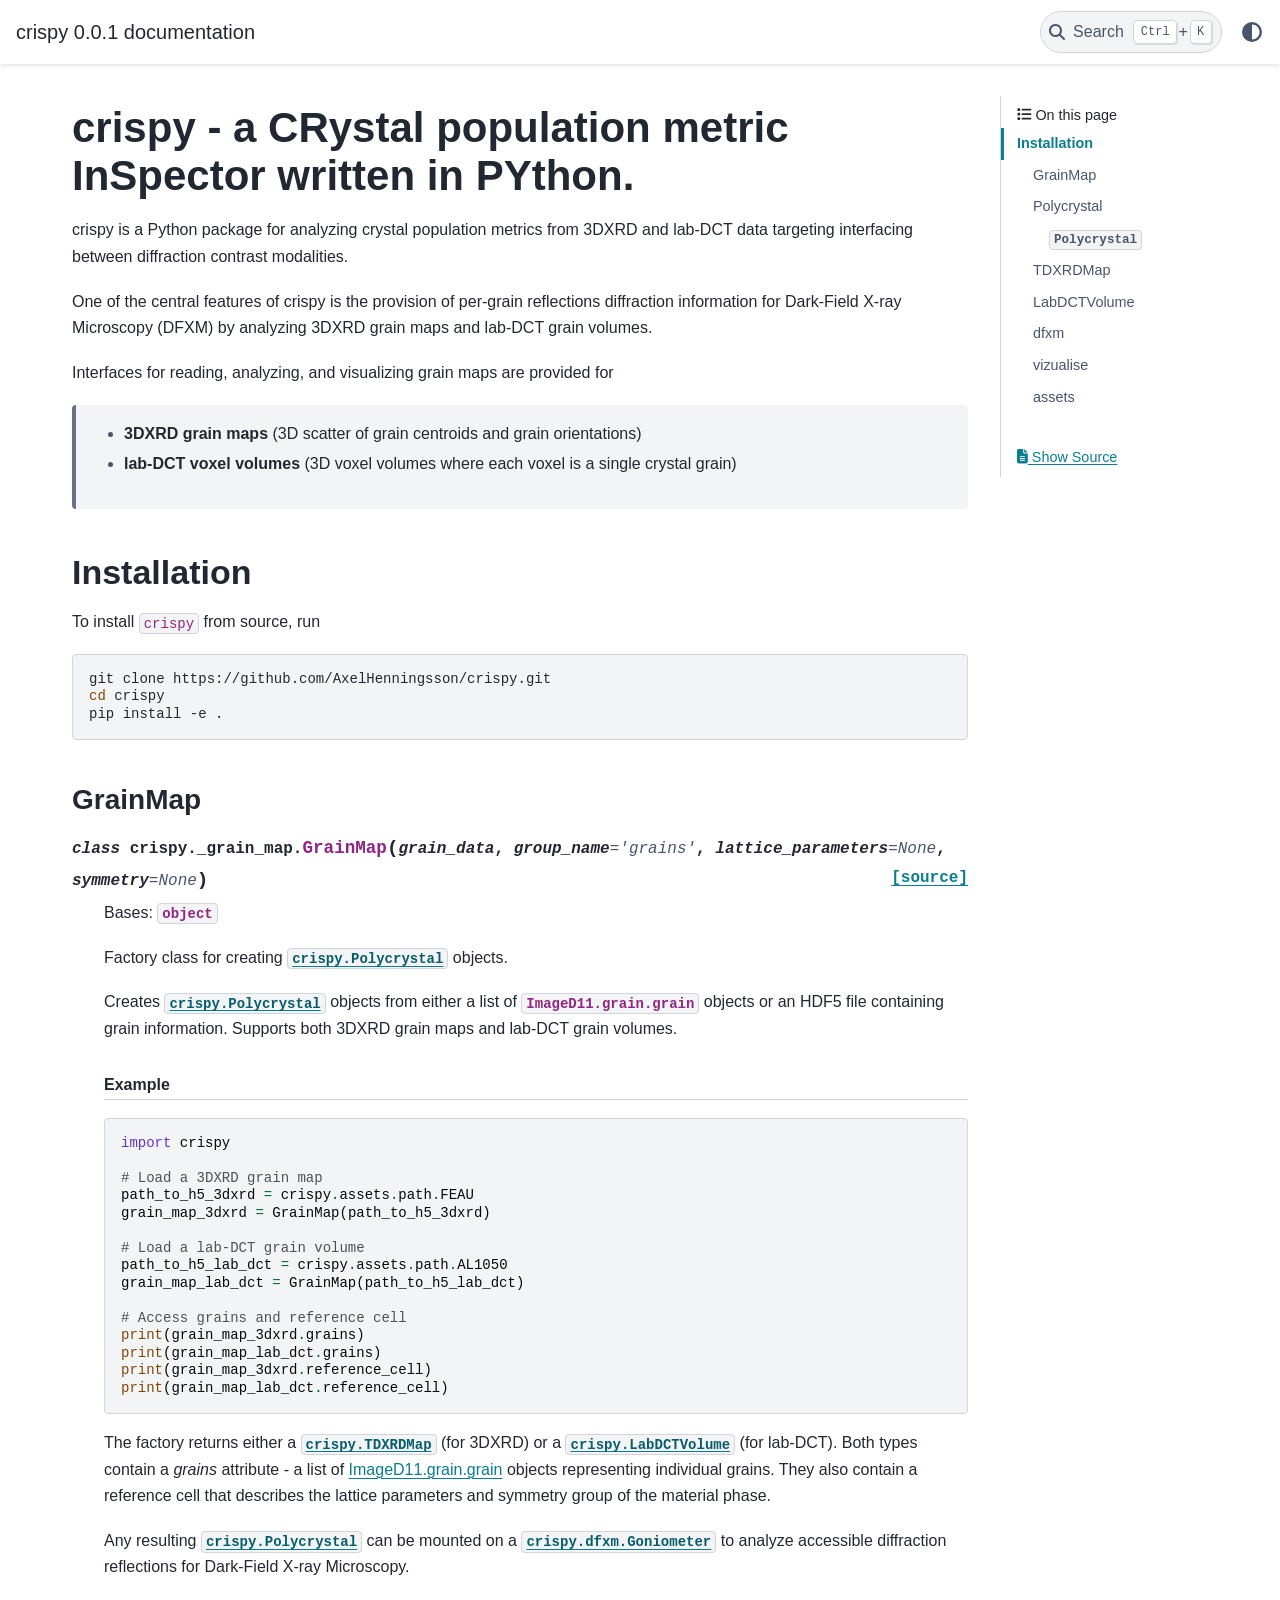
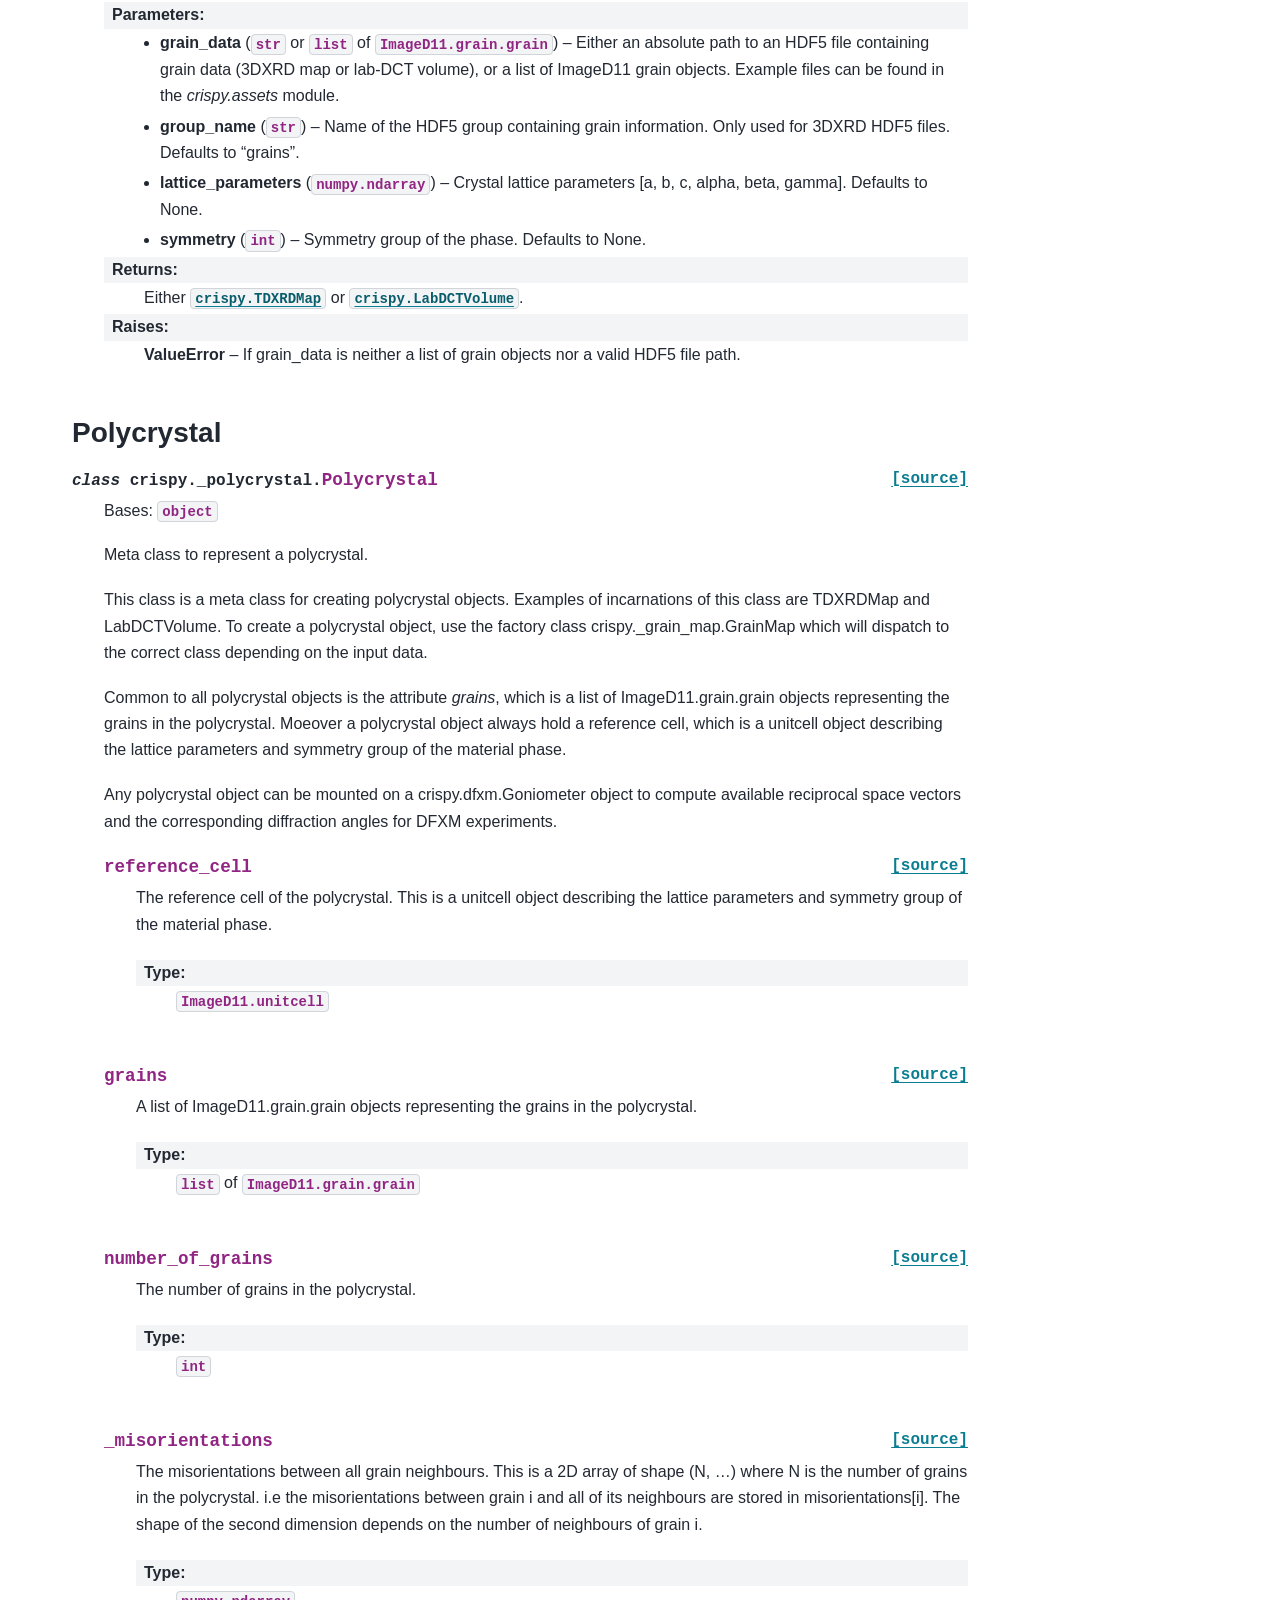
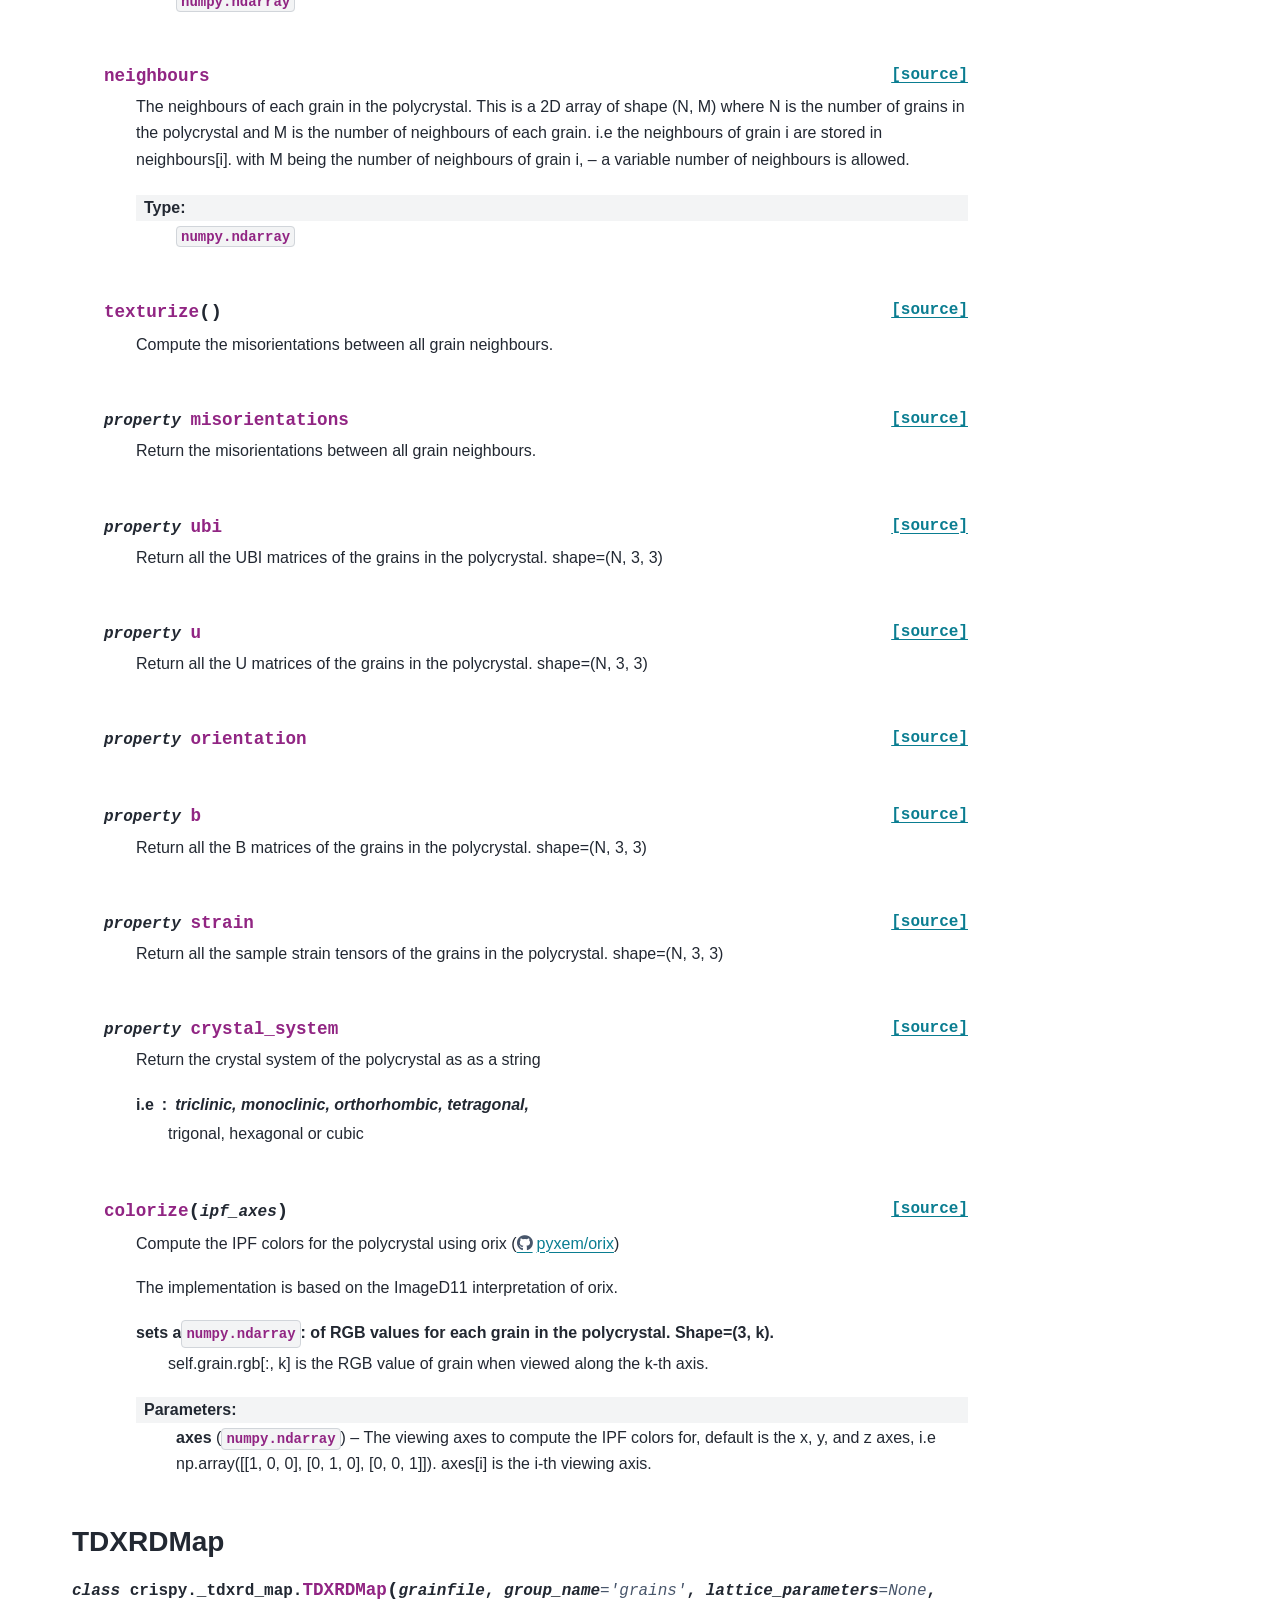
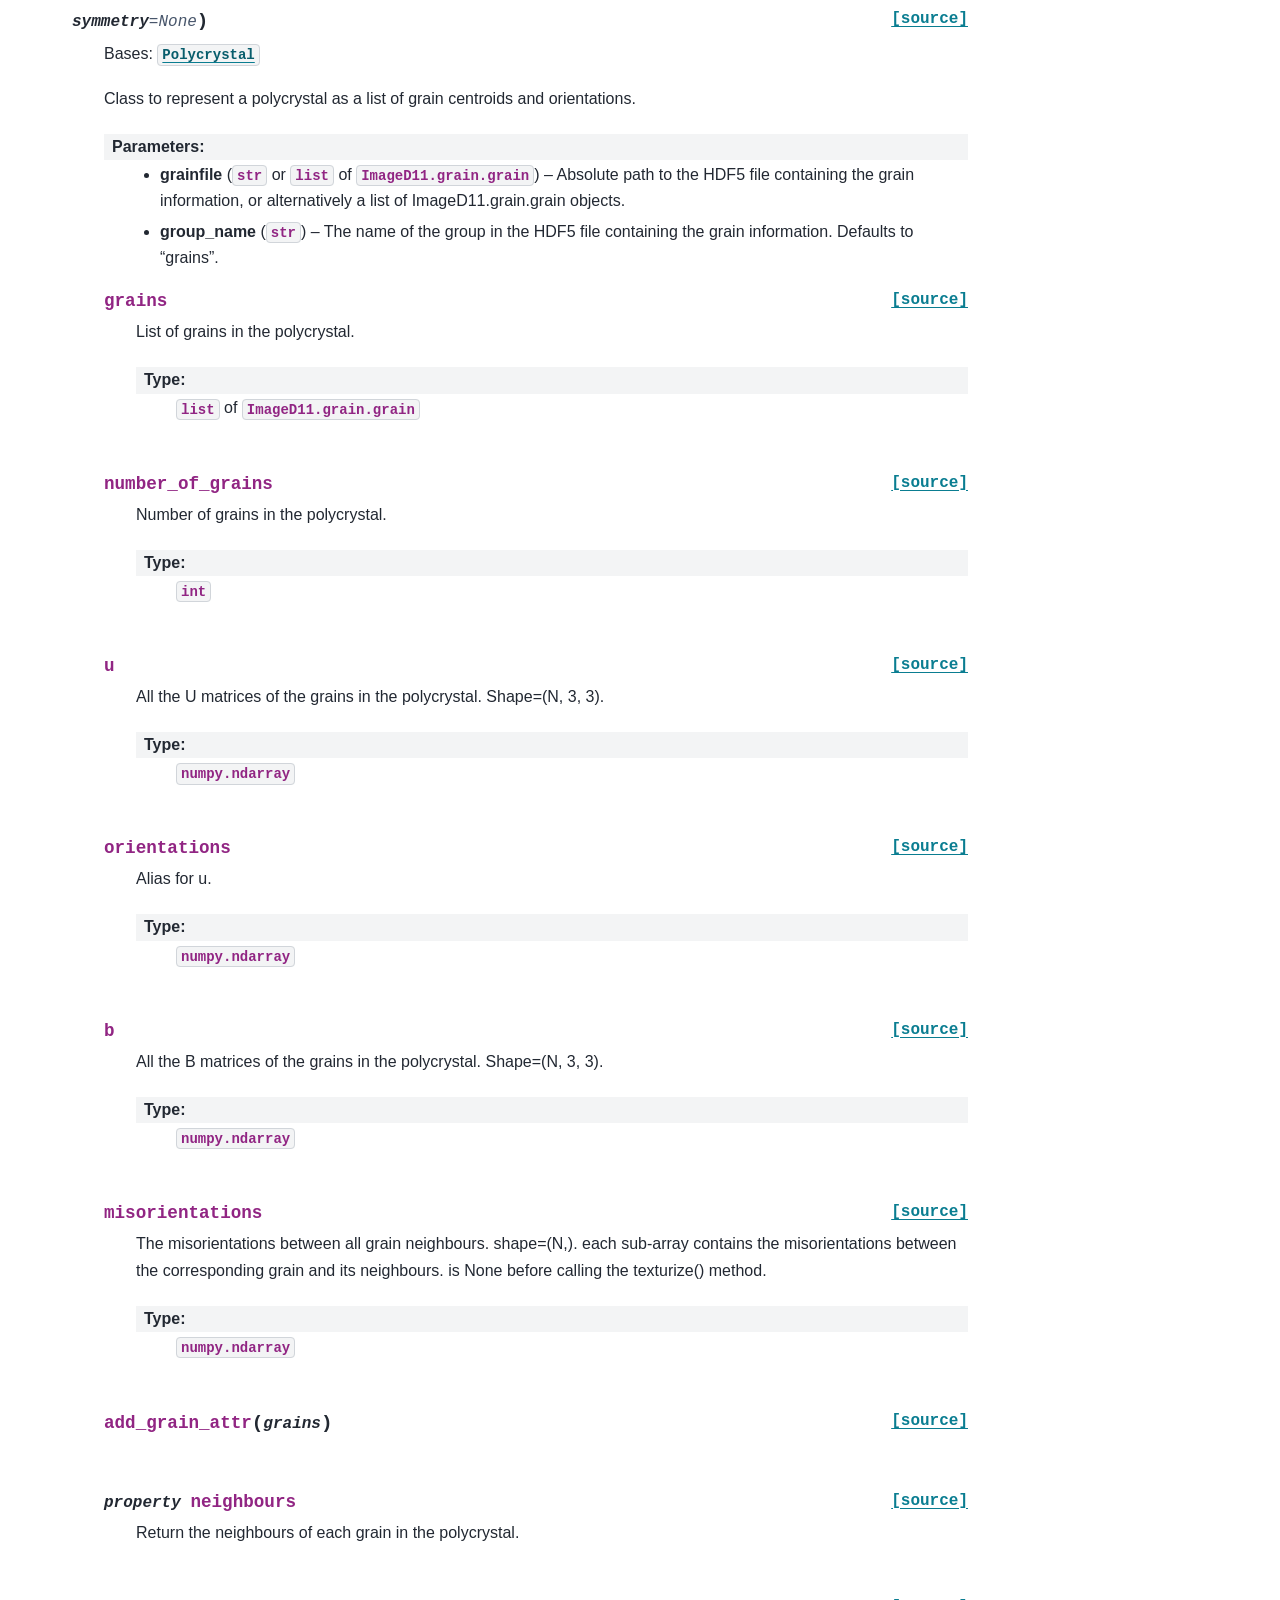
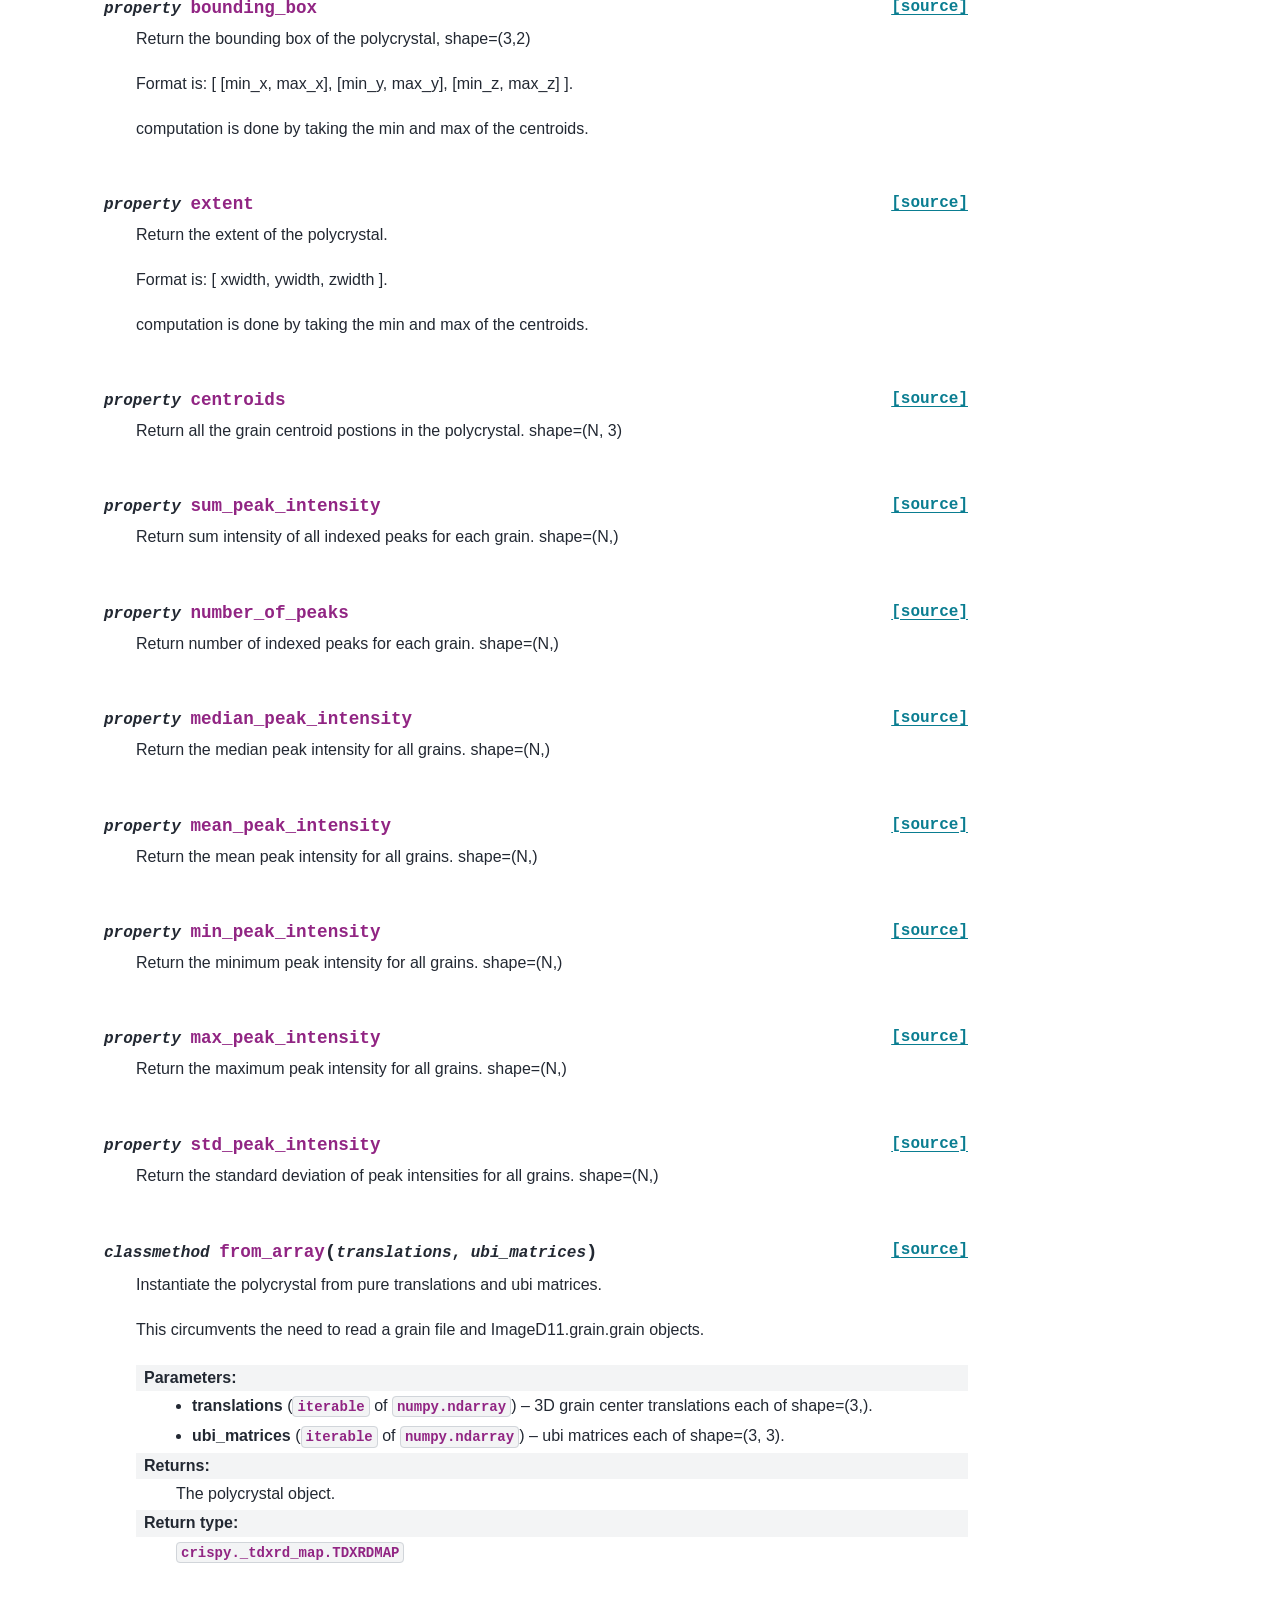
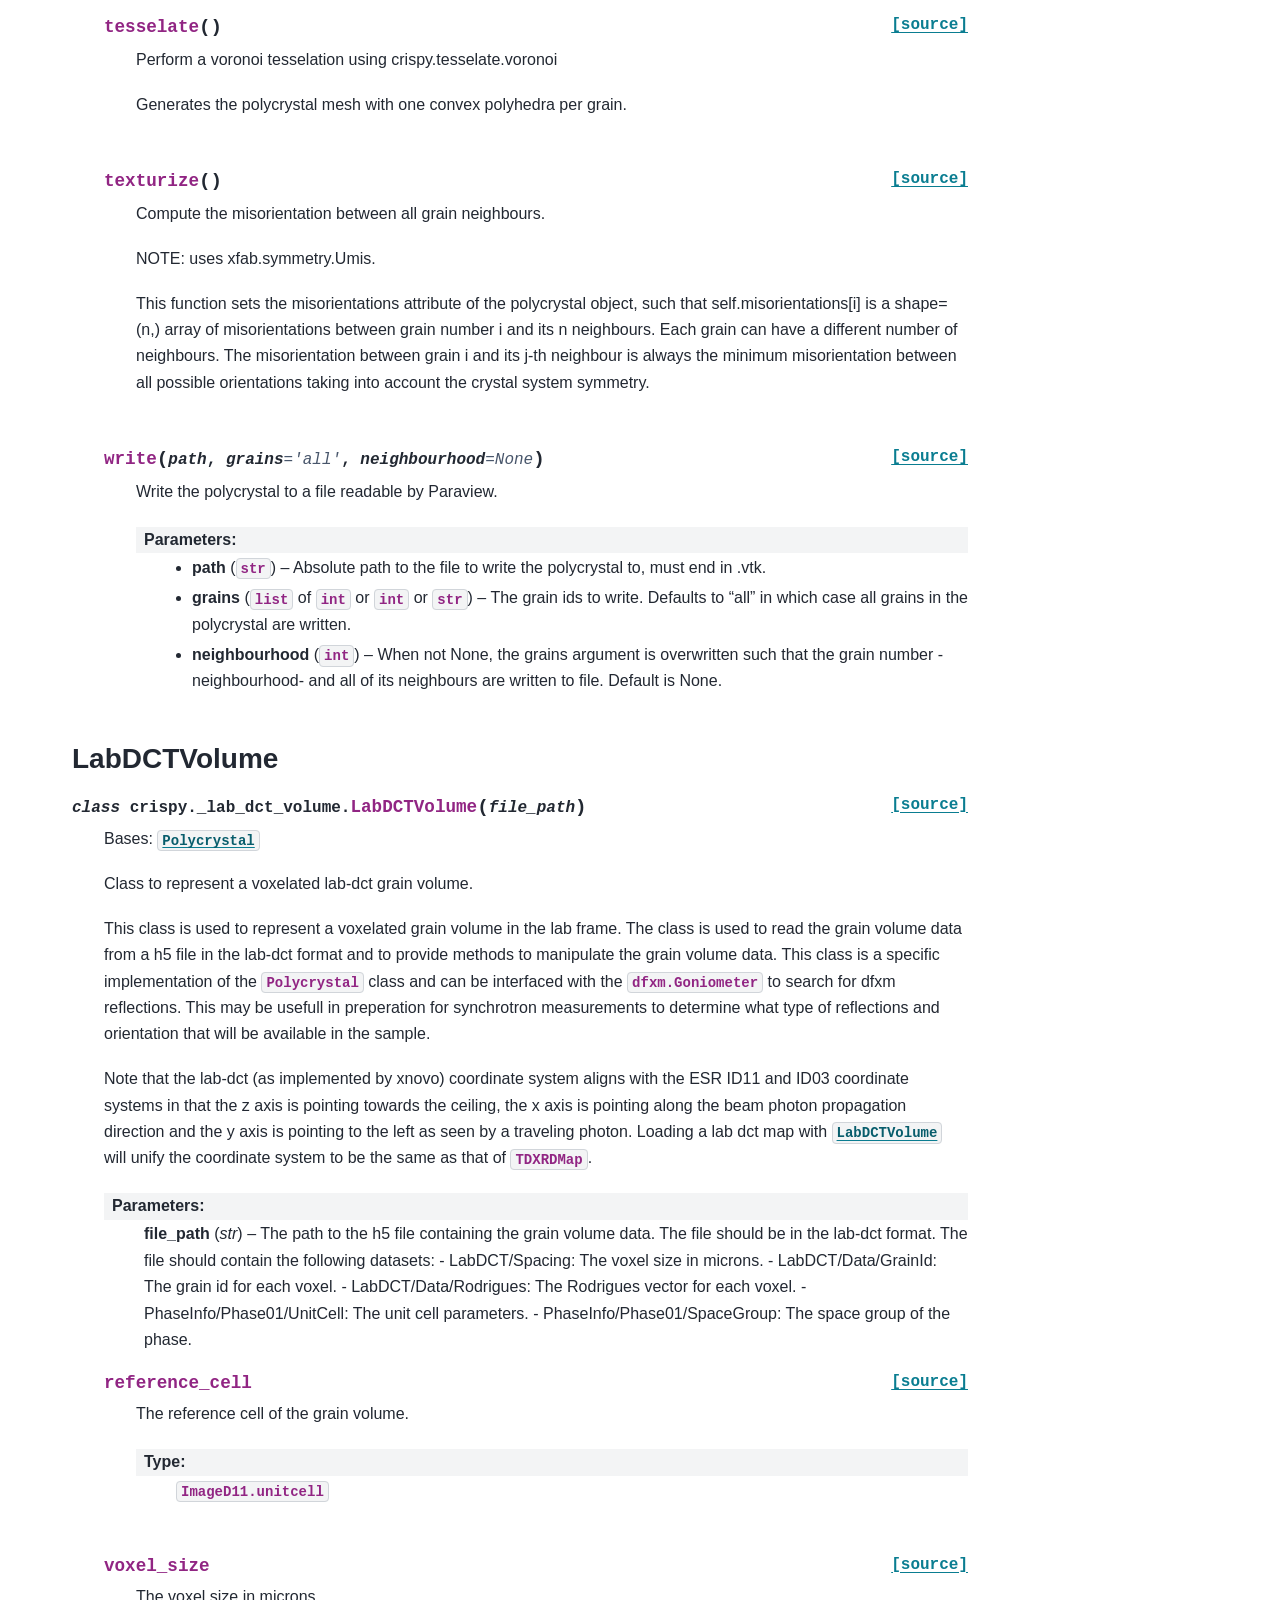
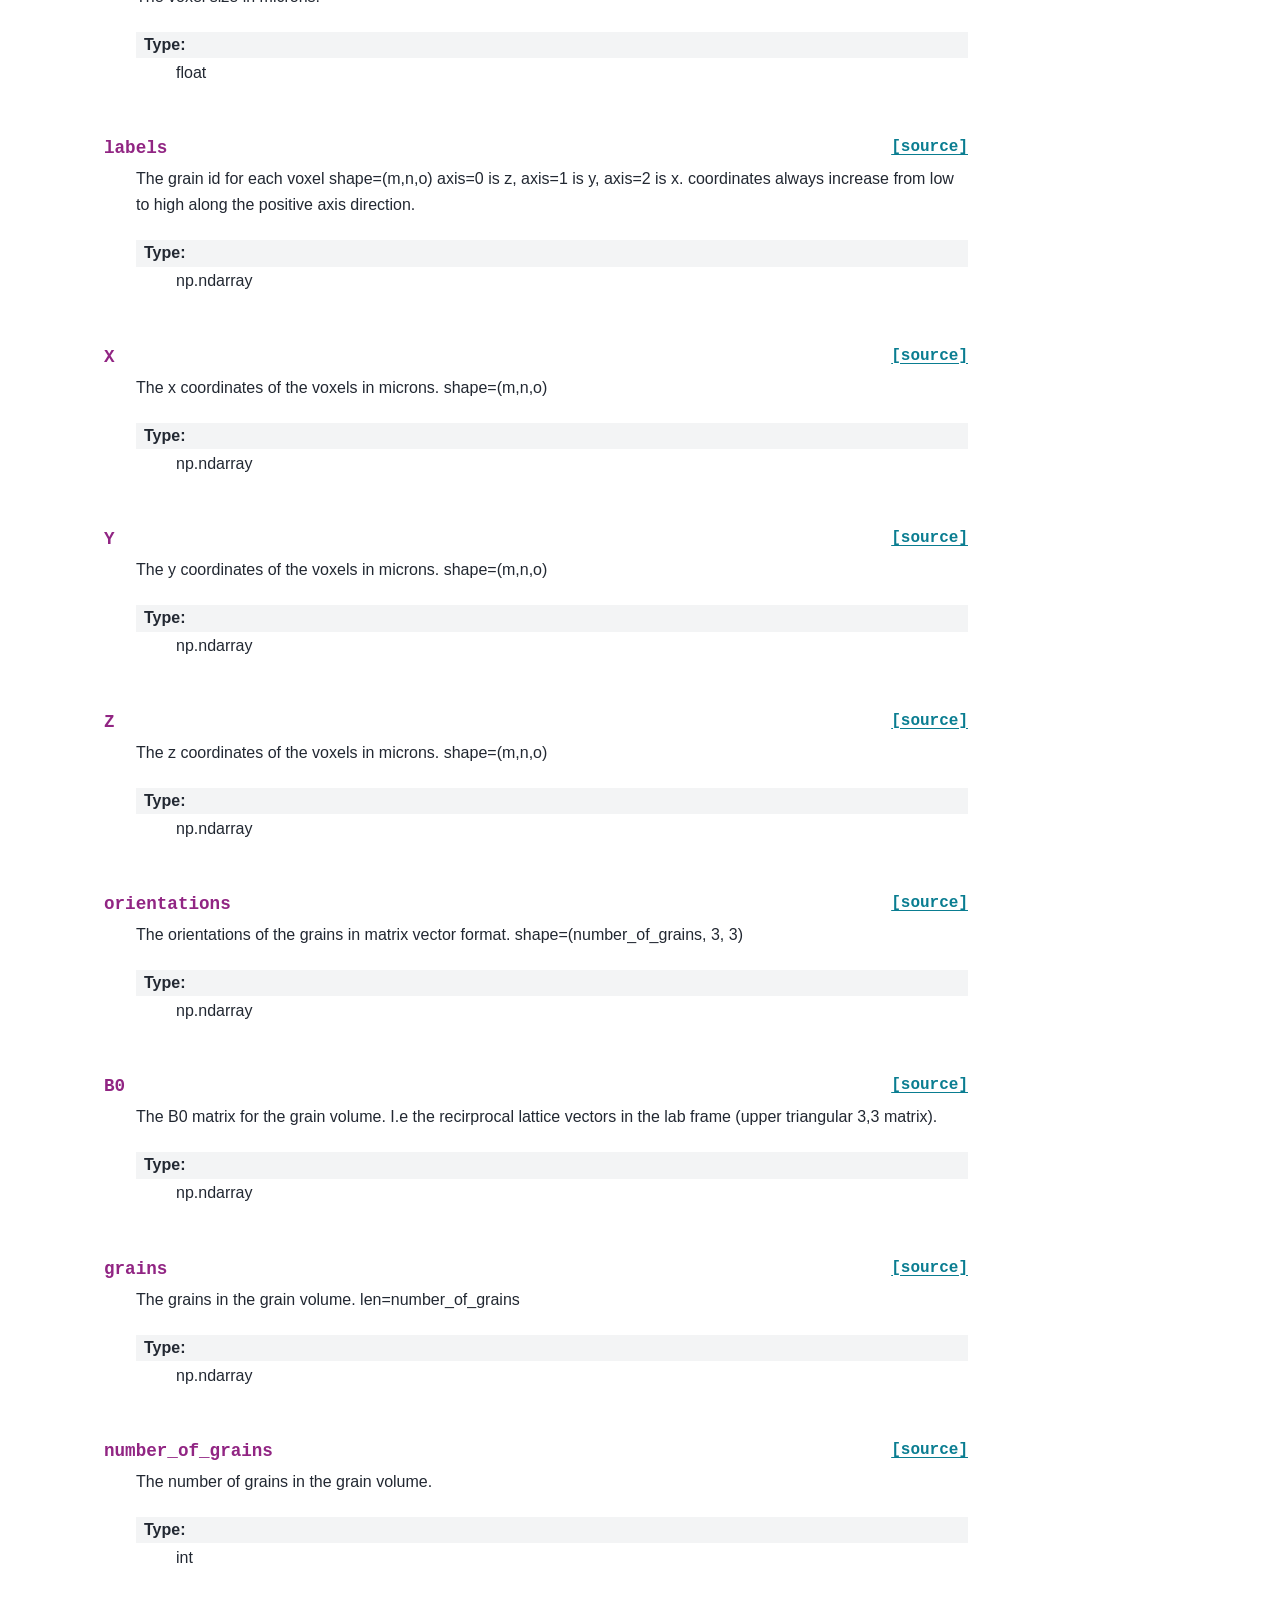
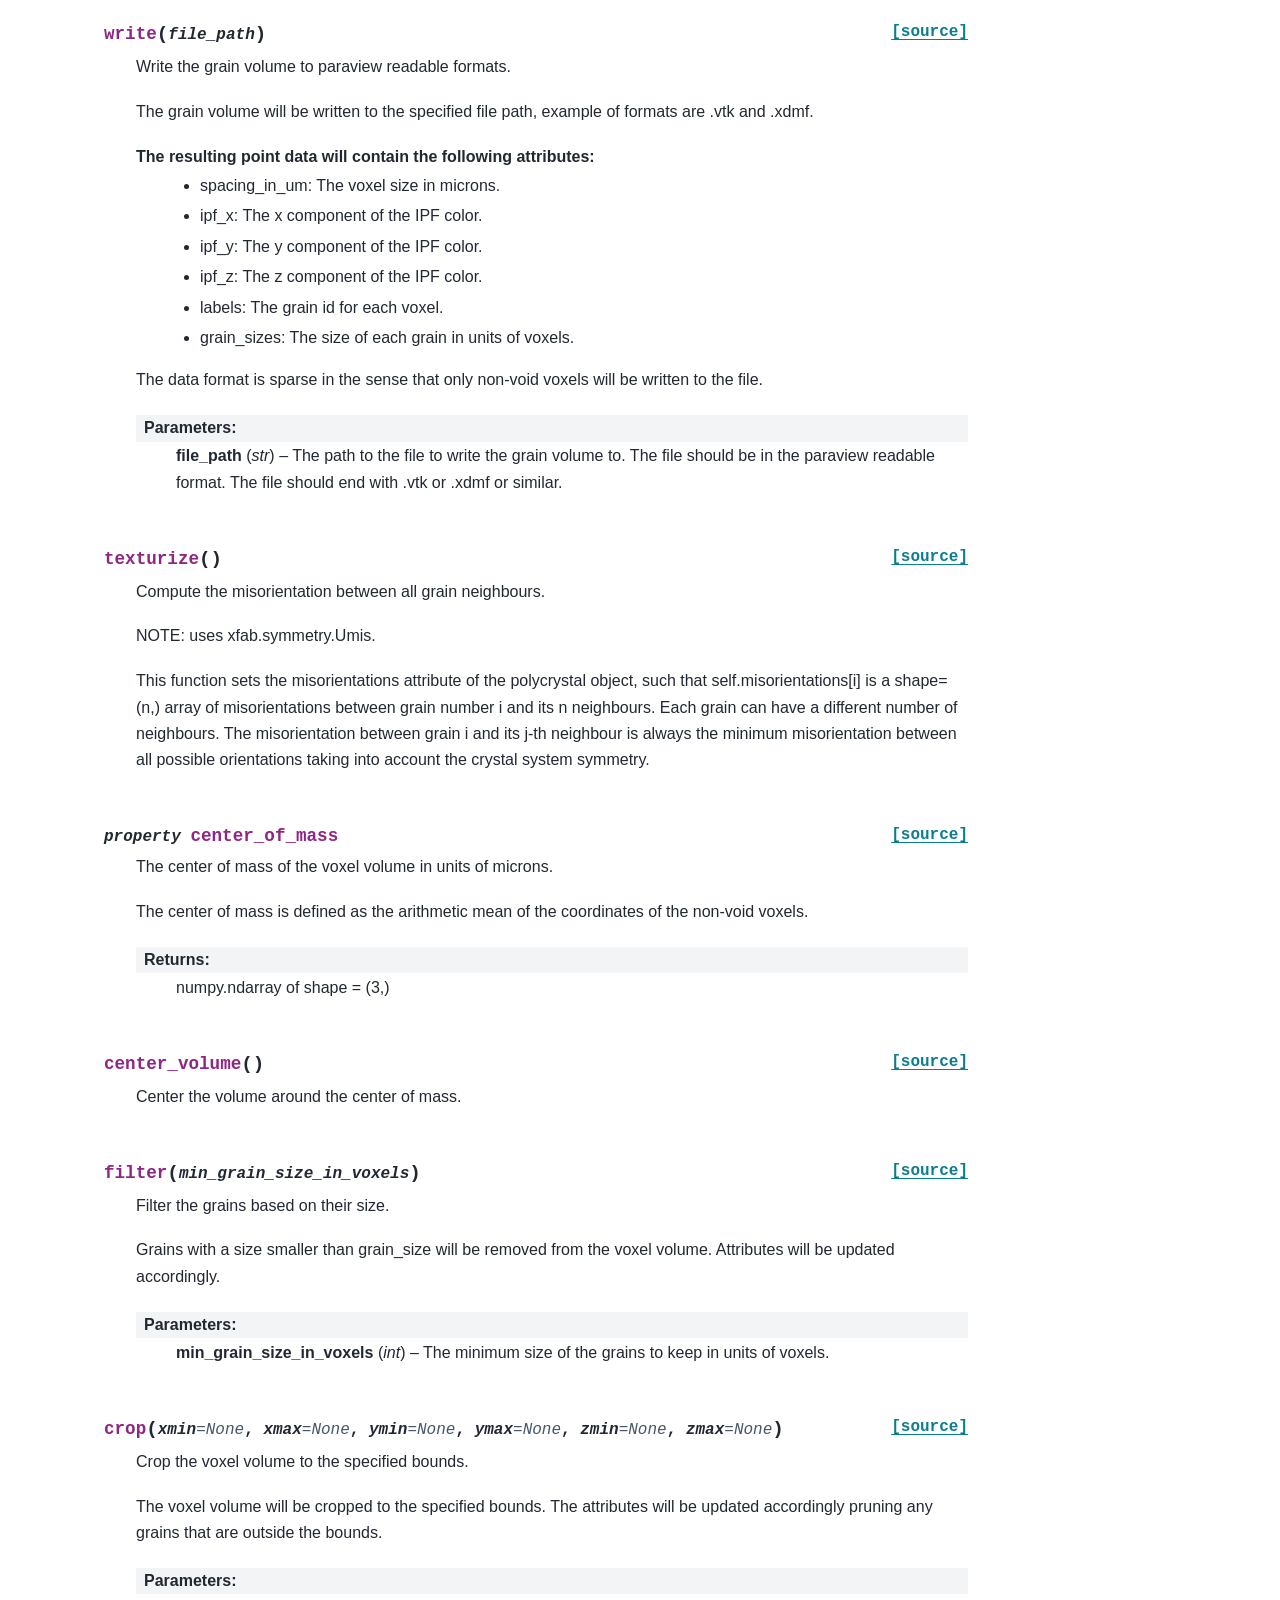
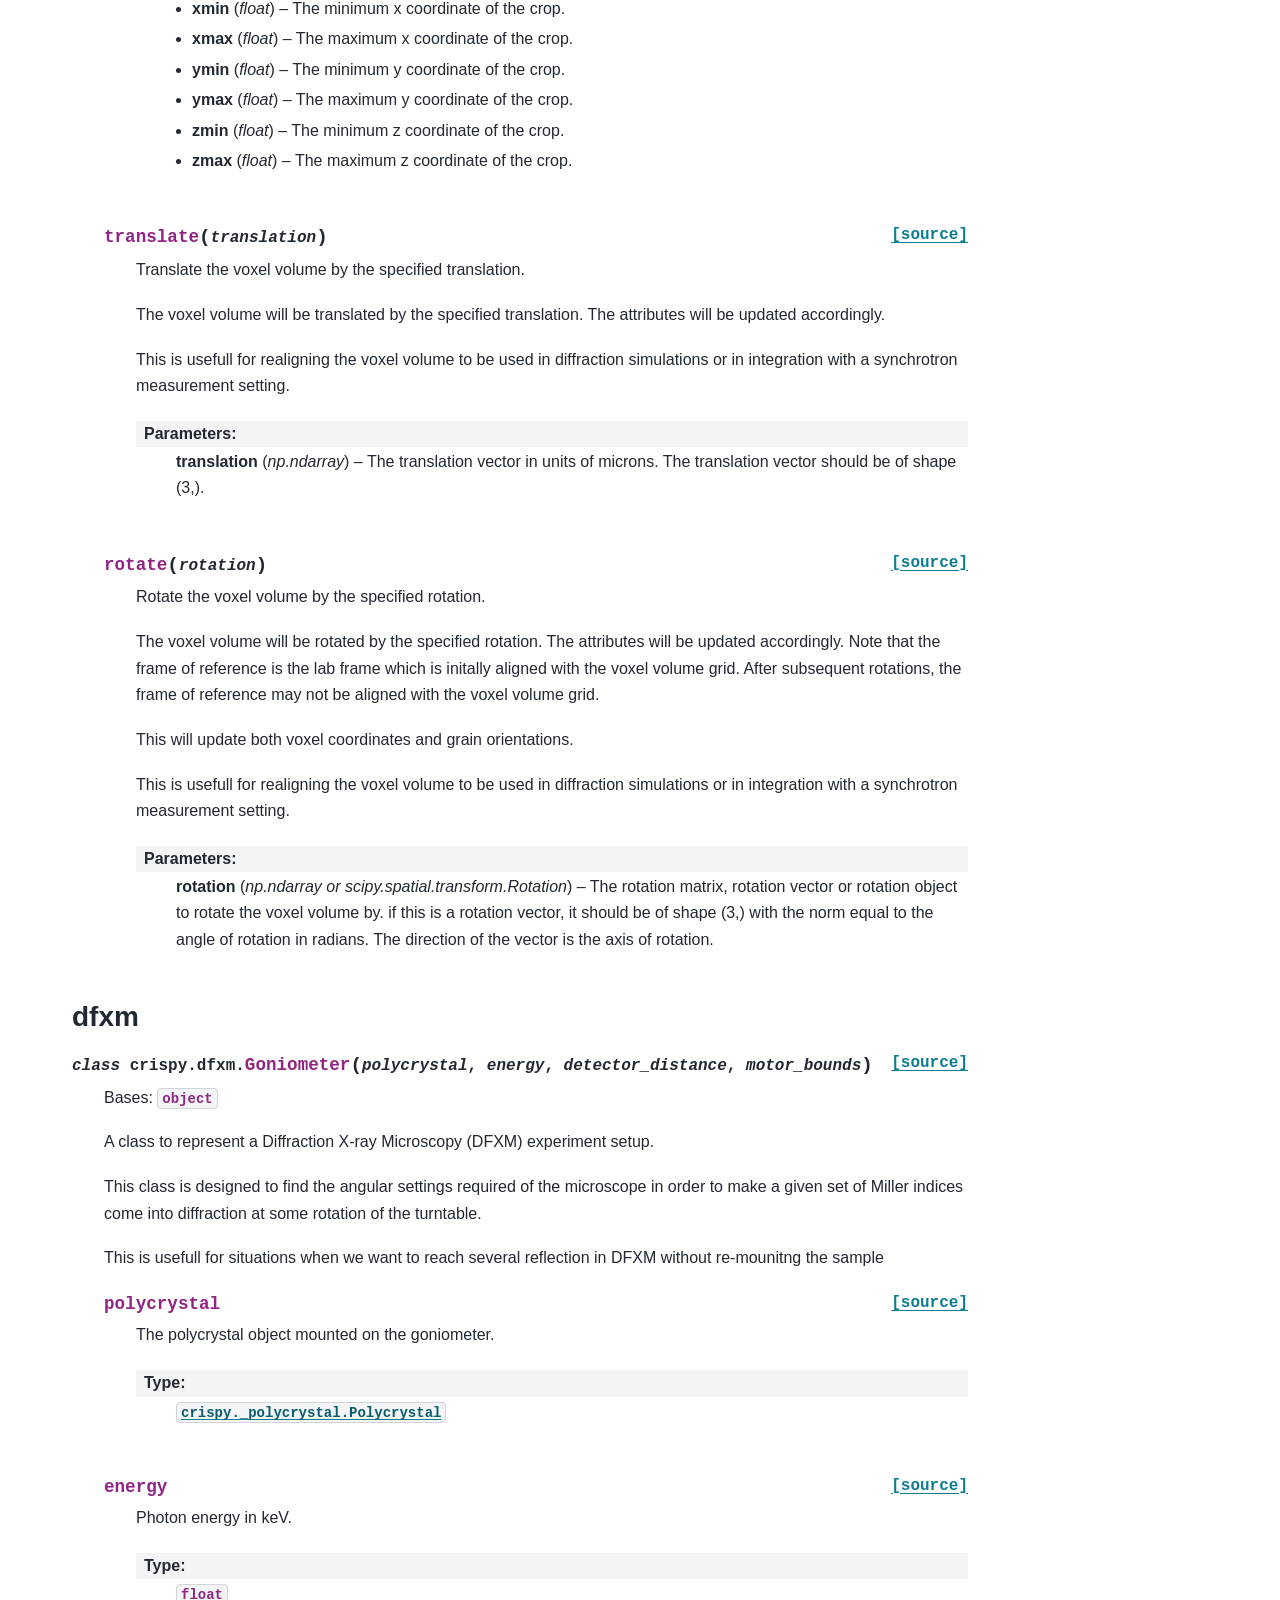
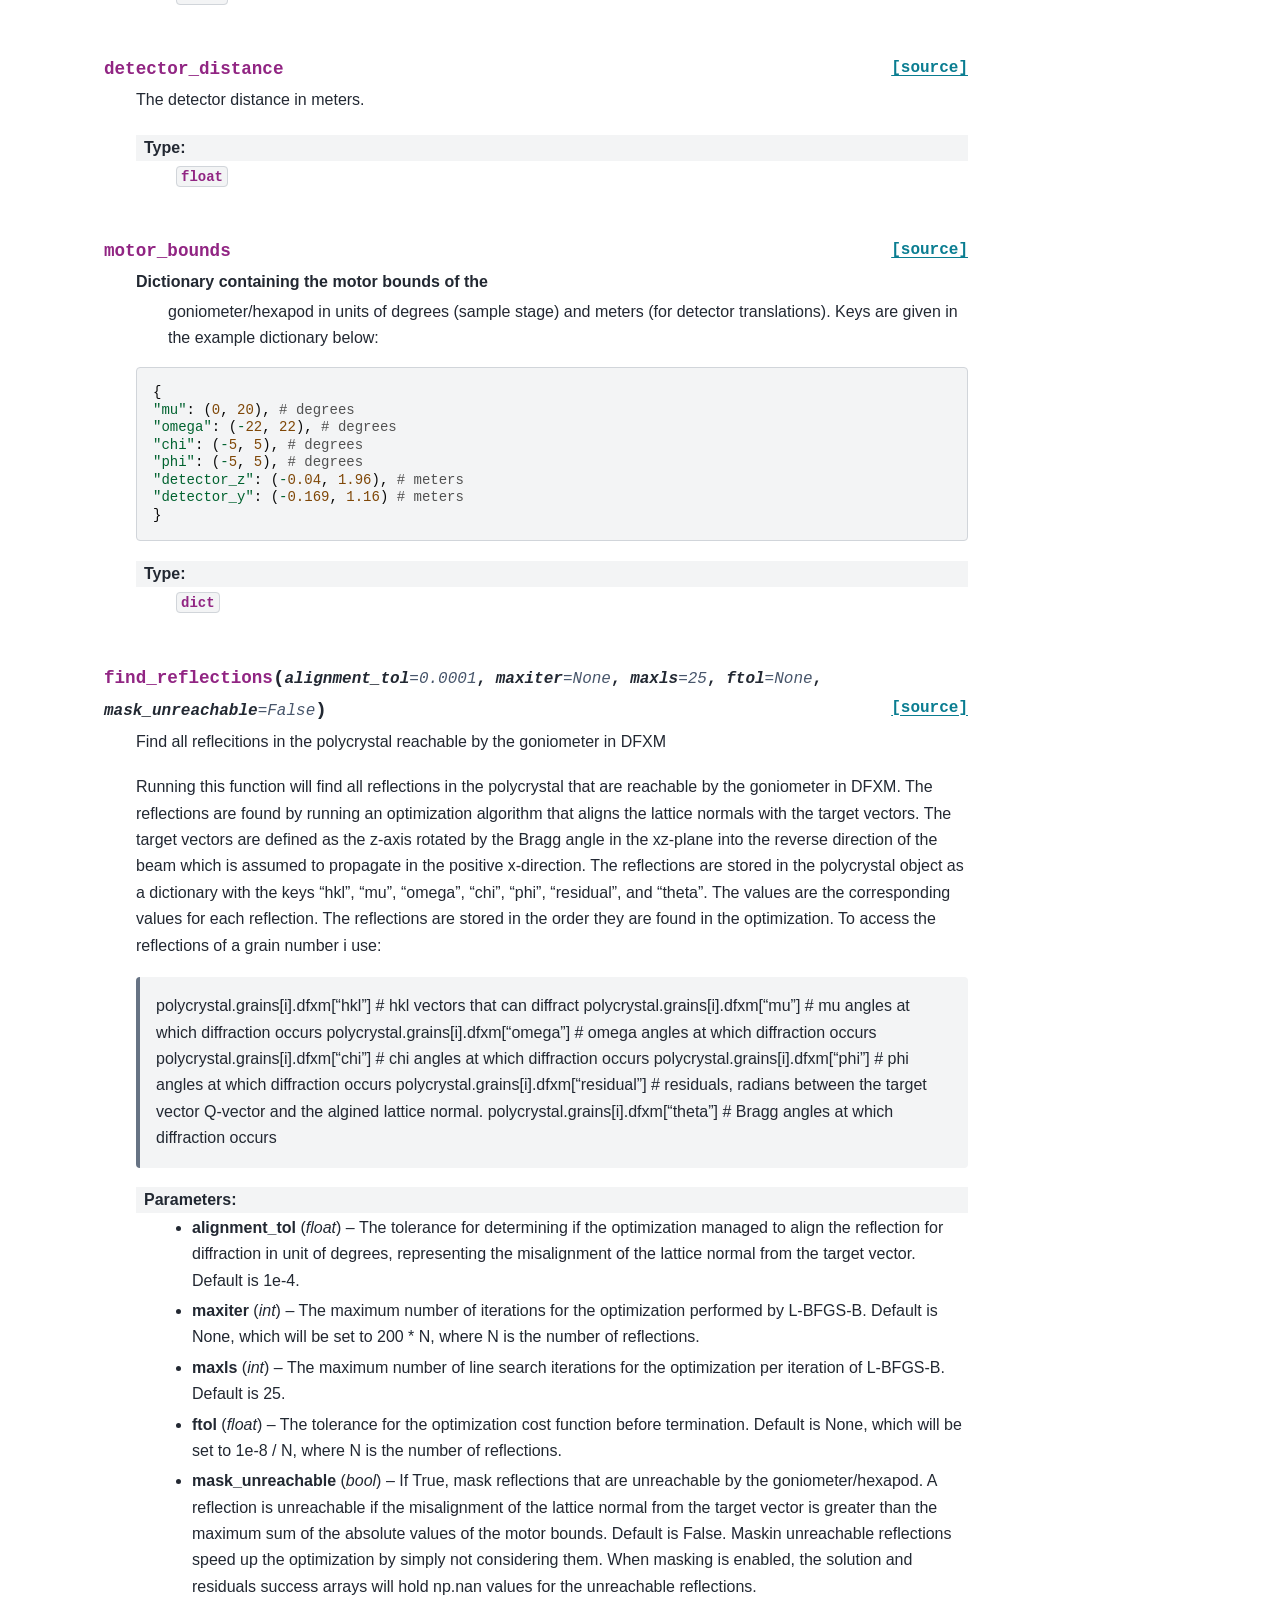
==== docs/index.html @ 7ba38daf "Starting documentation round" ====
<!DOCTYPE html>


<html lang="en" data-content_root="./" >

  <head>
    <meta charset="utf-8" />
    <meta name="viewport" content="width=device-width, initial-scale=1.0" /><meta name="viewport" content="width=device-width, initial-scale=1" />

    <title>crispy - a CRystal population metric InSpector written in PYthon. &#8212; crispy 0.0.1 documentation</title>
  
  
  
  <script data-cfasync="false">
    document.documentElement.dataset.mode = localStorage.getItem("mode") || "";
    document.documentElement.dataset.theme = localStorage.getItem("theme") || "";
  </script>
  <!-- 
    this give us a css class that will be invisible only if js is disabled 
  -->
  <noscript>
    <style>
      .pst-js-only { display: none !important; }

    </style>
  </noscript>
  
  <!-- Loaded before other Sphinx assets -->
  <link href="_static/styles/theme.css?digest=26a4bc78f4c0ddb94549" rel="stylesheet" />
<link href="_static/styles/pydata-sphinx-theme.css?digest=26a4bc78f4c0ddb94549" rel="stylesheet" />

    <link rel="stylesheet" type="text/css" href="_static/pygments.css?v=a746c00c" />
    <link rel="stylesheet" type="text/css" href="_static/copybutton.css?v=76b2166b" />
  
  <!-- So that users can add custom icons -->
  <script src="_static/scripts/fontawesome.js?digest=26a4bc78f4c0ddb94549"></script>
  <!-- Pre-loaded scripts that we'll load fully later -->
  <link rel="preload" as="script" href="_static/scripts/bootstrap.js?digest=26a4bc78f4c0ddb94549" />
<link rel="preload" as="script" href="_static/scripts/pydata-sphinx-theme.js?digest=26a4bc78f4c0ddb94549" />

    <script src="_static/jquery.js?v=5d32c60e"></script>
    <script src="_static/_sphinx_javascript_frameworks_compat.js?v=2cd50e6c"></script>
    <script src="_static/documentation_options.js?v=d45e8c67"></script>
    <script src="_static/doctools.js?v=9bcbadda"></script>
    <script src="_static/sphinx_highlight.js?v=dc90522c"></script>
    <script src="_static/clipboard.min.js?v=a7894cd8"></script>
    <script src="_static/copybutton.js?v=f281be69"></script>
    <script>DOCUMENTATION_OPTIONS.pagename = 'index';</script>
    <link rel="index" title="Index" href="genindex.html" />
    <link rel="search" title="Search" href="search.html" />
  <meta name="viewport" content="width=device-width, initial-scale=1"/>
  <meta name="docsearch:language" content="en"/>
  <meta name="docsearch:version" content="" />
  </head>
  
  
  <body data-bs-spy="scroll" data-bs-target=".bd-toc-nav" data-offset="180" data-bs-root-margin="0px 0px -60%" data-default-mode="">

  
  
  <div id="pst-skip-link" class="skip-link d-print-none"><a href="#main-content">Skip to main content</a></div>
  
  <div id="pst-scroll-pixel-helper"></div>
  
  <button type="button" class="btn rounded-pill" id="pst-back-to-top">
    <i class="fa-solid fa-arrow-up"></i>Back to top</button>

  
  <dialog id="pst-search-dialog">
    
<form class="bd-search d-flex align-items-center"
      action="search.html"
      method="get">
  <i class="fa-solid fa-magnifying-glass"></i>
  <input type="search"
         class="form-control"
         name="q"
         placeholder="Search the docs ..."
         aria-label="Search the docs ..."
         autocomplete="off"
         autocorrect="off"
         autocapitalize="off"
         spellcheck="false"/>
  <span class="search-button__kbd-shortcut"><kbd class="kbd-shortcut__modifier">Ctrl</kbd>+<kbd>K</kbd></span>
</form>
  </dialog>

  <div class="pst-async-banner-revealer d-none">
  <aside id="bd-header-version-warning" class="d-none d-print-none" aria-label="Version warning"></aside>
</div>

  
    <header class="bd-header navbar navbar-expand-lg bd-navbar d-print-none">
<div class="bd-header__inner bd-page-width">
  <button class="pst-navbar-icon sidebar-toggle primary-toggle" aria-label="Site navigation">
    <span class="fa-solid fa-bars"></span>
  </button>
  
  
  <div class="col-lg-3 navbar-header-items__start">
    
      <div class="navbar-item">

  
    
  

<a class="navbar-brand logo" href="#">
  
  
  
  
  
  
    <p class="title logo__title">crispy 0.0.1 documentation</p>
  
</a></div>
    
  </div>
  
  <div class="col-lg-9 navbar-header-items">
    
    <div class="me-auto navbar-header-items__center">
      
        <div class="navbar-item">
<nav>
  <ul class="bd-navbar-elements navbar-nav">
    
  </ul>
</nav></div>
      
    </div>
    
    
    <div class="navbar-header-items__end">
      
        <div class="navbar-item navbar-persistent--container">
          

<button class="btn search-button-field search-button__button pst-js-only" title="Search" aria-label="Search" data-bs-placement="bottom" data-bs-toggle="tooltip">
 <i class="fa-solid fa-magnifying-glass"></i>
 <span class="search-button__default-text">Search</span>
 <span class="search-button__kbd-shortcut"><kbd class="kbd-shortcut__modifier">Ctrl</kbd>+<kbd class="kbd-shortcut__modifier">K</kbd></span>
</button>
        </div>
      
      
        <div class="navbar-item">

<button class="btn btn-sm nav-link pst-navbar-icon theme-switch-button pst-js-only" aria-label="Color mode" data-bs-title="Color mode"  data-bs-placement="bottom" data-bs-toggle="tooltip">
  <i class="theme-switch fa-solid fa-sun                fa-lg" data-mode="light" title="Light"></i>
  <i class="theme-switch fa-solid fa-moon               fa-lg" data-mode="dark"  title="Dark"></i>
  <i class="theme-switch fa-solid fa-circle-half-stroke fa-lg" data-mode="auto"  title="System Settings"></i>
</button></div>
      
    </div>
    
  </div>
  
  
    <div class="navbar-persistent--mobile">

<button class="btn search-button-field search-button__button pst-js-only" title="Search" aria-label="Search" data-bs-placement="bottom" data-bs-toggle="tooltip">
 <i class="fa-solid fa-magnifying-glass"></i>
 <span class="search-button__default-text">Search</span>
 <span class="search-button__kbd-shortcut"><kbd class="kbd-shortcut__modifier">Ctrl</kbd>+<kbd class="kbd-shortcut__modifier">K</kbd></span>
</button>
    </div>
  

  
    <button class="pst-navbar-icon sidebar-toggle secondary-toggle" aria-label="On this page">
      <span class="fa-solid fa-outdent"></span>
    </button>
  
</div>

    </header>
  

  <div class="bd-container">
    <div class="bd-container__inner bd-page-width">
      
      
      
        
      
      <dialog id="pst-primary-sidebar-modal"></dialog>
      <div id="pst-primary-sidebar" class="bd-sidebar-primary bd-sidebar hide-on-wide">
        

  
  <div class="sidebar-header-items sidebar-primary__section">
    
    
      <div class="sidebar-header-items__center">
        
          
          
            <div class="navbar-item">
<nav>
  <ul class="bd-navbar-elements navbar-nav">
    
  </ul>
</nav></div>
          
        
      </div>
    
    
    
      <div class="sidebar-header-items__end">
        
          <div class="navbar-item">

<button class="btn btn-sm nav-link pst-navbar-icon theme-switch-button pst-js-only" aria-label="Color mode" data-bs-title="Color mode"  data-bs-placement="bottom" data-bs-toggle="tooltip">
  <i class="theme-switch fa-solid fa-sun                fa-lg" data-mode="light" title="Light"></i>
  <i class="theme-switch fa-solid fa-moon               fa-lg" data-mode="dark"  title="Dark"></i>
  <i class="theme-switch fa-solid fa-circle-half-stroke fa-lg" data-mode="auto"  title="System Settings"></i>
</button></div>
        
      </div>
    
  </div>
  
  
  <div class="sidebar-primary-items__end sidebar-primary__section">
  </div>
  
  <div id="rtd-footer-container"></div>


      </div>
      
      <main id="main-content" class="bd-main" role="main">
        
        
          <div class="bd-content">
            <div class="bd-article-container">
              
              <div class="bd-header-article d-print-none"></div>
              
              
              
                
<div id="searchbox"></div>
                <article class="bd-article">
                  
  <div class="toctree-wrapper compound">
</div>
<section id="crispy-a-crystal-population-metric-inspector-written-in-python">
<h1>crispy - a CRystal population metric InSpector written in PYthon.<a class="headerlink" href="#crispy-a-crystal-population-metric-inspector-written-in-python" title="Link to this heading">#</a></h1>
<p>crispy is a Python package for analyzing crystal population metrics from 3DXRD and
lab-DCT data targeting interfacing between diffraction contrast modalities.</p>
<p>One of the central features of crispy is the provision of per-grain reflections
diffraction information for Dark-Field X-ray Microscopy (DFXM) by analyzing
3DXRD grain maps and lab-DCT grain volumes.</p>
<p>Interfaces for reading, analyzing, and visualizing grain maps are provided for</p>
<blockquote>
<div><ul class="simple">
<li><p><strong>3DXRD grain maps</strong> (3D scatter of grain centroids and grain orientations)</p></li>
<li><p><strong>lab-DCT voxel volumes</strong> (3D voxel volumes where each voxel is a single crystal grain)</p></li>
</ul>
</div></blockquote>
<section id="installation">
<h2>Installation<a class="headerlink" href="#installation" title="Link to this heading">#</a></h2>
<p>To install <code class="docutils literal notranslate"><span class="pre">crispy</span></code> from source, run</p>
<div class="highlight-bash notranslate"><div class="highlight"><pre><span></span>git<span class="w"> </span>clone<span class="w"> </span>https://github.com/AxelHenningsson/crispy.git
<span class="nb">cd</span><span class="w"> </span>crispy
pip<span class="w"> </span>install<span class="w"> </span>-e<span class="w"> </span>.
</pre></div>
</div>
<section id="grainmap">
<h3>GrainMap<a class="headerlink" href="#grainmap" title="Link to this heading">#</a></h3>
<dl class="py class">
<dt class="sig sig-object py" id="crispy._grain_map.GrainMap">
<em class="property"><span class="pre">class</span><span class="w"> </span></em><span class="sig-prename descclassname"><span class="pre">crispy._grain_map.</span></span><span class="sig-name descname"><span class="pre">GrainMap</span></span><span class="sig-paren">(</span><em class="sig-param"><span class="n"><span class="pre">grain_data</span></span></em>, <em class="sig-param"><span class="n"><span class="pre">group_name</span></span><span class="o"><span class="pre">=</span></span><span class="default_value"><span class="pre">'grains'</span></span></em>, <em class="sig-param"><span class="n"><span class="pre">lattice_parameters</span></span><span class="o"><span class="pre">=</span></span><span class="default_value"><span class="pre">None</span></span></em>, <em class="sig-param"><span class="n"><span class="pre">symmetry</span></span><span class="o"><span class="pre">=</span></span><span class="default_value"><span class="pre">None</span></span></em><span class="sig-paren">)</span><a class="reference external" href="https://github.com/AxelHenningsson/crispy/tree/main/crispy/_grain_map.py/"><span class="viewcode-link"><span class="pre">[source]</span></span></a><a class="headerlink" href="#crispy._grain_map.GrainMap" title="Link to this definition">#</a></dt>
<dd><p>Bases: <code class="xref py py-class docutils literal notranslate"><span class="pre">object</span></code></p>
<p>Factory class for creating <a class="reference internal" href="#crispy._polycrystal.Polycrystal" title="crispy._polycrystal.Polycrystal"><code class="xref py py-class docutils literal notranslate"><span class="pre">crispy.Polycrystal</span></code></a> objects.</p>
<p>Creates <a class="reference internal" href="#crispy._polycrystal.Polycrystal" title="crispy._polycrystal.Polycrystal"><code class="xref py py-class docutils literal notranslate"><span class="pre">crispy.Polycrystal</span></code></a> objects from
either a list of <code class="xref py py-obj docutils literal notranslate"><span class="pre">ImageD11.grain.grain</span></code> objects or an HDF5 file containing
grain information. Supports both 3DXRD grain maps and lab-DCT grain volumes.</p>
<p class="rubric">Example</p>
<div class="highlight-python notranslate"><div class="highlight"><pre><span></span><span class="kn">import</span> <span class="nn">crispy</span>

<span class="c1"># Load a 3DXRD grain map</span>
<span class="n">path_to_h5_3dxrd</span> <span class="o">=</span> <span class="n">crispy</span><span class="o">.</span><span class="n">assets</span><span class="o">.</span><span class="n">path</span><span class="o">.</span><span class="n">FEAU</span>
<span class="n">grain_map_3dxrd</span> <span class="o">=</span> <span class="n">GrainMap</span><span class="p">(</span><span class="n">path_to_h5_3dxrd</span><span class="p">)</span>

<span class="c1"># Load a lab-DCT grain volume</span>
<span class="n">path_to_h5_lab_dct</span> <span class="o">=</span> <span class="n">crispy</span><span class="o">.</span><span class="n">assets</span><span class="o">.</span><span class="n">path</span><span class="o">.</span><span class="n">AL1050</span>
<span class="n">grain_map_lab_dct</span> <span class="o">=</span> <span class="n">GrainMap</span><span class="p">(</span><span class="n">path_to_h5_lab_dct</span><span class="p">)</span>

<span class="c1"># Access grains and reference cell</span>
<span class="nb">print</span><span class="p">(</span><span class="n">grain_map_3dxrd</span><span class="o">.</span><span class="n">grains</span><span class="p">)</span>
<span class="nb">print</span><span class="p">(</span><span class="n">grain_map_lab_dct</span><span class="o">.</span><span class="n">grains</span><span class="p">)</span>
<span class="nb">print</span><span class="p">(</span><span class="n">grain_map_3dxrd</span><span class="o">.</span><span class="n">reference_cell</span><span class="p">)</span>
<span class="nb">print</span><span class="p">(</span><span class="n">grain_map_lab_dct</span><span class="o">.</span><span class="n">reference_cell</span><span class="p">)</span>
</pre></div>
</div>
<p>The factory returns either a <a class="reference internal" href="#crispy._tdxrd_map.TDXRDMap" title="crispy._tdxrd_map.TDXRDMap"><code class="xref py py-class docutils literal notranslate"><span class="pre">crispy.TDXRDMap</span></code></a>
(for 3DXRD) or a <a class="reference internal" href="#crispy._lab_dct_volume.LabDCTVolume" title="crispy._lab_dct_volume.LabDCTVolume"><code class="xref py py-class docutils literal notranslate"><span class="pre">crispy.LabDCTVolume</span></code></a>
(for lab-DCT). Both types contain a <cite>grains</cite> attribute - a list of
<a class="reference external" href="https://github.com/FABLE-3DXRD/ImageD11/blob/f1766f525288a6c49f20f98ee7d95ea9233db430/ImageD11/grain.py#L49">ImageD11.grain.grain</a>
objects representing individual grains. They also contain a reference cell that
describes the lattice parameters and symmetry group of the material phase.</p>
<p>Any resulting <a class="reference internal" href="#crispy._polycrystal.Polycrystal" title="crispy._polycrystal.Polycrystal"><code class="xref py py-class docutils literal notranslate"><span class="pre">crispy.Polycrystal</span></code></a> can be
mounted on a <a class="reference internal" href="#crispy.dfxm.Goniometer" title="crispy.dfxm.Goniometer"><code class="xref py py-obj docutils literal notranslate"><span class="pre">crispy.dfxm.Goniometer</span></code></a> to analyze accessible diffraction
reflections for Dark-Field X-ray Microscopy.</p>
<dl class="field-list simple">
<dt class="field-odd">Parameters<span class="colon">:</span></dt>
<dd class="field-odd"><ul class="simple">
<li><p><strong>grain_data</strong> (<code class="xref py py-obj docutils literal notranslate"><span class="pre">str</span></code> or <code class="xref py py-obj docutils literal notranslate"><span class="pre">list</span></code> of <code class="xref py py-obj docutils literal notranslate"><span class="pre">ImageD11.grain.grain</span></code>) – Either an absolute path to an HDF5 file containing grain data (3DXRD map
or lab-DCT volume), or a list of ImageD11 grain objects. Example files
can be found in the <cite>crispy.assets</cite> module.</p></li>
<li><p><strong>group_name</strong> (<code class="xref py py-obj docutils literal notranslate"><span class="pre">str</span></code>) – Name of the HDF5 group containing grain information.
Only used for 3DXRD HDF5 files. Defaults to “grains”.</p></li>
<li><p><strong>lattice_parameters</strong> (<code class="xref py py-obj docutils literal notranslate"><span class="pre">numpy.ndarray</span></code>) – Crystal lattice parameters
[a, b, c, alpha, beta, gamma]. Defaults to None.</p></li>
<li><p><strong>symmetry</strong> (<code class="xref py py-obj docutils literal notranslate"><span class="pre">int</span></code>) – Symmetry group of the phase. Defaults to None.</p></li>
</ul>
</dd>
<dt class="field-even">Returns<span class="colon">:</span></dt>
<dd class="field-even"><p>Either <a class="reference internal" href="#crispy._tdxrd_map.TDXRDMap" title="crispy._tdxrd_map.TDXRDMap"><code class="xref py py-class docutils literal notranslate"><span class="pre">crispy.TDXRDMap</span></code></a> or
<a class="reference internal" href="#crispy._lab_dct_volume.LabDCTVolume" title="crispy._lab_dct_volume.LabDCTVolume"><code class="xref py py-class docutils literal notranslate"><span class="pre">crispy.LabDCTVolume</span></code></a>.</p>
</dd>
<dt class="field-odd">Raises<span class="colon">:</span></dt>
<dd class="field-odd"><p><strong>ValueError</strong> – If grain_data is neither a list of grain objects nor a valid
    HDF5 file path.</p>
</dd>
</dl>
</dd></dl>

</section>
<section id="polycrystal">
<h3>Polycrystal<a class="headerlink" href="#polycrystal" title="Link to this heading">#</a></h3>
<dl class="py class">
<dt class="sig sig-object py" id="crispy._polycrystal.Polycrystal">
<em class="property"><span class="pre">class</span><span class="w"> </span></em><span class="sig-prename descclassname"><span class="pre">crispy._polycrystal.</span></span><span class="sig-name descname"><span class="pre">Polycrystal</span></span><a class="reference external" href="https://github.com/AxelHenningsson/crispy/tree/main/crispy/_polycrystal.py/"><span class="viewcode-link"><span class="pre">[source]</span></span></a><a class="headerlink" href="#crispy._polycrystal.Polycrystal" title="Link to this definition">#</a></dt>
<dd><p>Bases: <code class="xref py py-class docutils literal notranslate"><span class="pre">object</span></code></p>
<p>Meta class to represent a polycrystal.</p>
<p>This class is a meta class for creating polycrystal objects. Examples of
incarnations of this class are TDXRDMap and LabDCTVolume. To create a
polycrystal object, use the factory class crispy._grain_map.GrainMap which
will dispatch to the correct class depending on the input data.</p>
<p>Common to all polycrystal objects is the attribute <cite>grains</cite>, which is a
list of ImageD11.grain.grain objects representing the grains in the
polycrystal. Moeover a polycrystal object always hold a reference cell,
which is a unitcell object describing the lattice parameters and symmetry
group of the material phase.</p>
<p>Any polycrystal object can be mounted on a crispy.dfxm.Goniometer object to
compute available reciprocal space vectors and the corresponding
diffraction angles for DFXM experiments.</p>
<dl class="py attribute">
<dt class="sig sig-object py" id="crispy._polycrystal.Polycrystal.reference_cell">
<span class="sig-name descname"><span class="pre">reference_cell</span></span><a class="reference external" href="https://github.com/AxelHenningsson/crispy/tree/main/crispy/_polycrystal.py/"><span class="viewcode-link"><span class="pre">[source]</span></span></a><a class="headerlink" href="#crispy._polycrystal.Polycrystal.reference_cell" title="Link to this definition">#</a></dt>
<dd><p>The reference cell of the
polycrystal. This is a unitcell object describing the lattice
parameters and symmetry group of the material phase.</p>
<dl class="field-list simple">
<dt class="field-odd">Type<span class="colon">:</span></dt>
<dd class="field-odd"><p><code class="xref py py-obj docutils literal notranslate"><span class="pre">ImageD11.unitcell</span></code></p>
</dd>
</dl>
</dd></dl>

<dl class="py attribute">
<dt class="sig sig-object py" id="crispy._polycrystal.Polycrystal.grains">
<span class="sig-name descname"><span class="pre">grains</span></span><a class="reference external" href="https://github.com/AxelHenningsson/crispy/tree/main/crispy/_polycrystal.py/"><span class="viewcode-link"><span class="pre">[source]</span></span></a><a class="headerlink" href="#crispy._polycrystal.Polycrystal.grains" title="Link to this definition">#</a></dt>
<dd><p>A list of
ImageD11.grain.grain objects representing the grains in the
polycrystal.</p>
<dl class="field-list simple">
<dt class="field-odd">Type<span class="colon">:</span></dt>
<dd class="field-odd"><p><code class="xref py py-obj docutils literal notranslate"><span class="pre">list</span></code> of <code class="xref py py-obj docutils literal notranslate"><span class="pre">ImageD11.grain.grain</span></code></p>
</dd>
</dl>
</dd></dl>

<dl class="py attribute">
<dt class="sig sig-object py" id="crispy._polycrystal.Polycrystal.number_of_grains">
<span class="sig-name descname"><span class="pre">number_of_grains</span></span><a class="reference external" href="https://github.com/AxelHenningsson/crispy/tree/main/crispy/_polycrystal.py/"><span class="viewcode-link"><span class="pre">[source]</span></span></a><a class="headerlink" href="#crispy._polycrystal.Polycrystal.number_of_grains" title="Link to this definition">#</a></dt>
<dd><p>The number of grains in the
polycrystal.</p>
<dl class="field-list simple">
<dt class="field-odd">Type<span class="colon">:</span></dt>
<dd class="field-odd"><p><code class="xref py py-obj docutils literal notranslate"><span class="pre">int</span></code></p>
</dd>
</dl>
</dd></dl>

<dl class="py attribute">
<dt class="sig sig-object py" id="crispy._polycrystal.Polycrystal._misorientations">
<span class="sig-name descname"><span class="pre">_misorientations</span></span><a class="reference external" href="https://github.com/AxelHenningsson/crispy/tree/main/crispy/_polycrystal.py/"><span class="viewcode-link"><span class="pre">[source]</span></span></a><a class="headerlink" href="#crispy._polycrystal.Polycrystal._misorientations" title="Link to this definition">#</a></dt>
<dd><p>The misorientations between
all grain neighbours. This is a 2D array of shape (N, …) where N
is the number of grains in the polycrystal. i.e the misorientations
between grain i and all of its neighbours are stored in
misorientations[i]. The shape of the second dimension depends
on the number of neighbours of grain i.</p>
<dl class="field-list simple">
<dt class="field-odd">Type<span class="colon">:</span></dt>
<dd class="field-odd"><p><code class="xref py py-obj docutils literal notranslate"><span class="pre">numpy.ndarray</span></code></p>
</dd>
</dl>
</dd></dl>

<dl class="py attribute">
<dt class="sig sig-object py" id="crispy._polycrystal.Polycrystal.neighbours">
<span class="sig-name descname"><span class="pre">neighbours</span></span><a class="reference external" href="https://github.com/AxelHenningsson/crispy/tree/main/crispy/_polycrystal.py/"><span class="viewcode-link"><span class="pre">[source]</span></span></a><a class="headerlink" href="#crispy._polycrystal.Polycrystal.neighbours" title="Link to this definition">#</a></dt>
<dd><p>The neighbours of each grain in the
polycrystal. This is a 2D array of shape (N, M) where N is the
number of grains in the polycrystal and M is the number of
neighbours of each grain. i.e the neighbours of grain i are stored
in neighbours[i]. with M being the number of neighbours of grain i,
– a variable number of neighbours is allowed.</p>
<dl class="field-list simple">
<dt class="field-odd">Type<span class="colon">:</span></dt>
<dd class="field-odd"><p><code class="xref py py-obj docutils literal notranslate"><span class="pre">numpy.ndarray</span></code></p>
</dd>
</dl>
</dd></dl>

<dl class="py method">
<dt class="sig sig-object py" id="crispy._polycrystal.Polycrystal.texturize">
<span class="sig-name descname"><span class="pre">texturize</span></span><span class="sig-paren">(</span><span class="sig-paren">)</span><a class="reference external" href="https://github.com/AxelHenningsson/crispy/tree/main/crispy/_polycrystal.py/"><span class="viewcode-link"><span class="pre">[source]</span></span></a><a class="headerlink" href="#crispy._polycrystal.Polycrystal.texturize" title="Link to this definition">#</a></dt>
<dd><p>Compute the misorientations between all grain neighbours.</p>
</dd></dl>

<dl class="py property">
<dt class="sig sig-object py" id="crispy._polycrystal.Polycrystal.misorientations">
<em class="property"><span class="pre">property</span><span class="w"> </span></em><span class="sig-name descname"><span class="pre">misorientations</span></span><a class="reference external" href="https://github.com/AxelHenningsson/crispy/tree/main/crispy/_polycrystal.py/"><span class="viewcode-link"><span class="pre">[source]</span></span></a><a class="headerlink" href="#crispy._polycrystal.Polycrystal.misorientations" title="Link to this definition">#</a></dt>
<dd><p>Return the misorientations between all grain neighbours.</p>
</dd></dl>

<dl class="py property">
<dt class="sig sig-object py" id="crispy._polycrystal.Polycrystal.ubi">
<em class="property"><span class="pre">property</span><span class="w"> </span></em><span class="sig-name descname"><span class="pre">ubi</span></span><a class="reference external" href="https://github.com/AxelHenningsson/crispy/tree/main/crispy/_polycrystal.py/"><span class="viewcode-link"><span class="pre">[source]</span></span></a><a class="headerlink" href="#crispy._polycrystal.Polycrystal.ubi" title="Link to this definition">#</a></dt>
<dd><p>Return all the UBI matrices of the grains in the polycrystal. shape=(N, 3, 3)</p>
</dd></dl>

<dl class="py property">
<dt class="sig sig-object py" id="crispy._polycrystal.Polycrystal.u">
<em class="property"><span class="pre">property</span><span class="w"> </span></em><span class="sig-name descname"><span class="pre">u</span></span><a class="reference external" href="https://github.com/AxelHenningsson/crispy/tree/main/crispy/_polycrystal.py/"><span class="viewcode-link"><span class="pre">[source]</span></span></a><a class="headerlink" href="#crispy._polycrystal.Polycrystal.u" title="Link to this definition">#</a></dt>
<dd><p>Return all the U matrices of the grains in the polycrystal. shape=(N, 3, 3)</p>
</dd></dl>

<dl class="py property">
<dt class="sig sig-object py" id="crispy._polycrystal.Polycrystal.orientation">
<em class="property"><span class="pre">property</span><span class="w"> </span></em><span class="sig-name descname"><span class="pre">orientation</span></span><a class="reference external" href="https://github.com/AxelHenningsson/crispy/tree/main/crispy/_polycrystal.py/"><span class="viewcode-link"><span class="pre">[source]</span></span></a><a class="headerlink" href="#crispy._polycrystal.Polycrystal.orientation" title="Link to this definition">#</a></dt>
<dd></dd></dl>

<dl class="py property">
<dt class="sig sig-object py" id="crispy._polycrystal.Polycrystal.b">
<em class="property"><span class="pre">property</span><span class="w"> </span></em><span class="sig-name descname"><span class="pre">b</span></span><a class="reference external" href="https://github.com/AxelHenningsson/crispy/tree/main/crispy/_polycrystal.py/"><span class="viewcode-link"><span class="pre">[source]</span></span></a><a class="headerlink" href="#crispy._polycrystal.Polycrystal.b" title="Link to this definition">#</a></dt>
<dd><p>Return all the B matrices of the grains in the polycrystal. shape=(N, 3, 3)</p>
</dd></dl>

<dl class="py property">
<dt class="sig sig-object py" id="crispy._polycrystal.Polycrystal.strain">
<em class="property"><span class="pre">property</span><span class="w"> </span></em><span class="sig-name descname"><span class="pre">strain</span></span><a class="reference external" href="https://github.com/AxelHenningsson/crispy/tree/main/crispy/_polycrystal.py/"><span class="viewcode-link"><span class="pre">[source]</span></span></a><a class="headerlink" href="#crispy._polycrystal.Polycrystal.strain" title="Link to this definition">#</a></dt>
<dd><p>Return all the sample strain tensors of the grains in the polycrystal. shape=(N, 3, 3)</p>
</dd></dl>

<dl class="py property">
<dt class="sig sig-object py" id="crispy._polycrystal.Polycrystal.crystal_system">
<em class="property"><span class="pre">property</span><span class="w"> </span></em><span class="sig-name descname"><span class="pre">crystal_system</span></span><a class="reference external" href="https://github.com/AxelHenningsson/crispy/tree/main/crispy/_polycrystal.py/"><span class="viewcode-link"><span class="pre">[source]</span></span></a><a class="headerlink" href="#crispy._polycrystal.Polycrystal.crystal_system" title="Link to this definition">#</a></dt>
<dd><p>Return the crystal system of the polycrystal as as a string</p>
<dl class="simple">
<dt>i.e<span class="classifier">triclinic, monoclinic, orthorhombic, tetragonal,</span></dt><dd><p>trigonal, hexagonal or cubic</p>
</dd>
</dl>
</dd></dl>

<dl class="py method">
<dt class="sig sig-object py" id="crispy._polycrystal.Polycrystal.colorize">
<span class="sig-name descname"><span class="pre">colorize</span></span><span class="sig-paren">(</span><em class="sig-param"><span class="n"><span class="pre">ipf_axes</span></span></em><span class="sig-paren">)</span><a class="reference external" href="https://github.com/AxelHenningsson/crispy/tree/main/crispy/_polycrystal.py/"><span class="viewcode-link"><span class="pre">[source]</span></span></a><a class="headerlink" href="#crispy._polycrystal.Polycrystal.colorize" title="Link to this definition">#</a></dt>
<dd><p>Compute the IPF colors for the polycrystal using orix (<a class="github reference external" href="https://github.com/pyxem/orix">pyxem/orix</a>)</p>
<p>The implementation is based on the ImageD11 interpretation of orix.</p>
<dl class="simple">
<dt>sets a <code class="xref py py-obj docutils literal notranslate"><span class="pre">numpy.ndarray</span></code>: of RGB values for each grain in the polycrystal. Shape=(3, k).</dt><dd><p>self.grain.rgb[:, k] is the RGB value of grain when viewed along the k-th axis.</p>
</dd>
</dl>
<dl class="field-list simple">
<dt class="field-odd">Parameters<span class="colon">:</span></dt>
<dd class="field-odd"><p><strong>axes</strong> (<code class="xref py py-obj docutils literal notranslate"><span class="pre">numpy.ndarray</span></code>) – The viewing axes to compute the IPF colors for, default is the
x, y, and z axes, i.e np.array([[1, 0, 0], [0, 1, 0], [0, 0, 1]]). axes[i] is the i-th
viewing axis.</p>
</dd>
</dl>
</dd></dl>

</dd></dl>

</section>
<section id="tdxrdmap">
<h3>TDXRDMap<a class="headerlink" href="#tdxrdmap" title="Link to this heading">#</a></h3>
<dl class="py class">
<dt class="sig sig-object py" id="crispy._tdxrd_map.TDXRDMap">
<em class="property"><span class="pre">class</span><span class="w"> </span></em><span class="sig-prename descclassname"><span class="pre">crispy._tdxrd_map.</span></span><span class="sig-name descname"><span class="pre">TDXRDMap</span></span><span class="sig-paren">(</span><em class="sig-param"><span class="n"><span class="pre">grainfile</span></span></em>, <em class="sig-param"><span class="n"><span class="pre">group_name</span></span><span class="o"><span class="pre">=</span></span><span class="default_value"><span class="pre">'grains'</span></span></em>, <em class="sig-param"><span class="n"><span class="pre">lattice_parameters</span></span><span class="o"><span class="pre">=</span></span><span class="default_value"><span class="pre">None</span></span></em>, <em class="sig-param"><span class="n"><span class="pre">symmetry</span></span><span class="o"><span class="pre">=</span></span><span class="default_value"><span class="pre">None</span></span></em><span class="sig-paren">)</span><a class="reference external" href="https://github.com/AxelHenningsson/crispy/tree/main/crispy/_tdxrd_map.py/"><span class="viewcode-link"><span class="pre">[source]</span></span></a><a class="headerlink" href="#crispy._tdxrd_map.TDXRDMap" title="Link to this definition">#</a></dt>
<dd><p>Bases: <a class="reference internal" href="#crispy._polycrystal.Polycrystal" title="crispy._polycrystal.Polycrystal"><code class="xref py py-class docutils literal notranslate"><span class="pre">Polycrystal</span></code></a></p>
<p>Class to represent a polycrystal as a list of grain centroids and orientations.</p>
<dl class="field-list simple">
<dt class="field-odd">Parameters<span class="colon">:</span></dt>
<dd class="field-odd"><ul class="simple">
<li><p><strong>grainfile</strong> (<code class="xref py py-obj docutils literal notranslate"><span class="pre">str</span></code> or <code class="xref py py-obj docutils literal notranslate"><span class="pre">list</span></code> of <code class="xref py py-obj docutils literal notranslate"><span class="pre">ImageD11.grain.grain</span></code>) – Absolute path to the HDF5 file containing the grain information, or
alternatively a list of ImageD11.grain.grain objects.</p></li>
<li><p><strong>group_name</strong> (<code class="xref py py-obj docutils literal notranslate"><span class="pre">str</span></code>) – The name of the group in the HDF5 file containing
the grain information. Defaults to “grains”.</p></li>
</ul>
</dd>
</dl>
<dl class="py attribute">
<dt class="sig sig-object py" id="crispy._tdxrd_map.TDXRDMap.grains">
<span class="sig-name descname"><span class="pre">grains</span></span><a class="reference external" href="https://github.com/AxelHenningsson/crispy/tree/main/crispy/_tdxrd_map.py/"><span class="viewcode-link"><span class="pre">[source]</span></span></a><a class="headerlink" href="#crispy._tdxrd_map.TDXRDMap.grains" title="Link to this definition">#</a></dt>
<dd><p>List of grains in the polycrystal.</p>
<dl class="field-list simple">
<dt class="field-odd">Type<span class="colon">:</span></dt>
<dd class="field-odd"><p><code class="xref py py-obj docutils literal notranslate"><span class="pre">list</span></code> of <code class="xref py py-obj docutils literal notranslate"><span class="pre">ImageD11.grain.grain</span></code></p>
</dd>
</dl>
</dd></dl>

<dl class="py attribute">
<dt class="sig sig-object py" id="crispy._tdxrd_map.TDXRDMap.number_of_grains">
<span class="sig-name descname"><span class="pre">number_of_grains</span></span><a class="reference external" href="https://github.com/AxelHenningsson/crispy/tree/main/crispy/_tdxrd_map.py/"><span class="viewcode-link"><span class="pre">[source]</span></span></a><a class="headerlink" href="#crispy._tdxrd_map.TDXRDMap.number_of_grains" title="Link to this definition">#</a></dt>
<dd><p>Number of grains in the polycrystal.</p>
<dl class="field-list simple">
<dt class="field-odd">Type<span class="colon">:</span></dt>
<dd class="field-odd"><p><code class="xref py py-obj docutils literal notranslate"><span class="pre">int</span></code></p>
</dd>
</dl>
</dd></dl>

<dl class="py attribute">
<dt class="sig sig-object py" id="crispy._tdxrd_map.TDXRDMap.u">
<span class="sig-name descname"><span class="pre">u</span></span><a class="reference external" href="https://github.com/AxelHenningsson/crispy/tree/main/crispy/_tdxrd_map.py/"><span class="viewcode-link"><span class="pre">[source]</span></span></a><a class="headerlink" href="#crispy._tdxrd_map.TDXRDMap.u" title="Link to this definition">#</a></dt>
<dd><p>All the U matrices of the grains in the polycrystal. Shape=(N, 3, 3).</p>
<dl class="field-list simple">
<dt class="field-odd">Type<span class="colon">:</span></dt>
<dd class="field-odd"><p><code class="xref py py-obj docutils literal notranslate"><span class="pre">numpy.ndarray</span></code></p>
</dd>
</dl>
</dd></dl>

<dl class="py attribute">
<dt class="sig sig-object py" id="crispy._tdxrd_map.TDXRDMap.orientations">
<span class="sig-name descname"><span class="pre">orientations</span></span><a class="reference external" href="https://github.com/AxelHenningsson/crispy/tree/main/crispy/_tdxrd_map.py/"><span class="viewcode-link"><span class="pre">[source]</span></span></a><a class="headerlink" href="#crispy._tdxrd_map.TDXRDMap.orientations" title="Link to this definition">#</a></dt>
<dd><p>Alias for u.</p>
<dl class="field-list simple">
<dt class="field-odd">Type<span class="colon">:</span></dt>
<dd class="field-odd"><p><code class="xref py py-obj docutils literal notranslate"><span class="pre">numpy.ndarray</span></code></p>
</dd>
</dl>
</dd></dl>

<dl class="py attribute">
<dt class="sig sig-object py" id="crispy._tdxrd_map.TDXRDMap.b">
<span class="sig-name descname"><span class="pre">b</span></span><a class="reference external" href="https://github.com/AxelHenningsson/crispy/tree/main/crispy/_tdxrd_map.py/"><span class="viewcode-link"><span class="pre">[source]</span></span></a><a class="headerlink" href="#crispy._tdxrd_map.TDXRDMap.b" title="Link to this definition">#</a></dt>
<dd><p>All the B matrices of the grains in the polycrystal. Shape=(N, 3, 3).</p>
<dl class="field-list simple">
<dt class="field-odd">Type<span class="colon">:</span></dt>
<dd class="field-odd"><p><code class="xref py py-obj docutils literal notranslate"><span class="pre">numpy.ndarray</span></code></p>
</dd>
</dl>
</dd></dl>

<dl class="py attribute">
<dt class="sig sig-object py" id="crispy._tdxrd_map.TDXRDMap.misorientations">
<span class="sig-name descname"><span class="pre">misorientations</span></span><a class="reference external" href="https://github.com/AxelHenningsson/crispy/tree/main/crispy/_tdxrd_map.py/"><span class="viewcode-link"><span class="pre">[source]</span></span></a><a class="headerlink" href="#crispy._tdxrd_map.TDXRDMap.misorientations" title="Link to this definition">#</a></dt>
<dd><p>The misorientations between all grain neighbours. shape=(N,).
each sub-array contains the misorientations between the corresponding grain and its neighbours.
is None before calling the texturize() method.</p>
<dl class="field-list simple">
<dt class="field-odd">Type<span class="colon">:</span></dt>
<dd class="field-odd"><p><code class="xref py py-obj docutils literal notranslate"><span class="pre">numpy.ndarray</span></code></p>
</dd>
</dl>
</dd></dl>

<dl class="py method">
<dt class="sig sig-object py" id="crispy._tdxrd_map.TDXRDMap.add_grain_attr">
<span class="sig-name descname"><span class="pre">add_grain_attr</span></span><span class="sig-paren">(</span><em class="sig-param"><span class="n"><span class="pre">grains</span></span></em><span class="sig-paren">)</span><a class="reference external" href="https://github.com/AxelHenningsson/crispy/tree/main/crispy/_tdxrd_map.py/"><span class="viewcode-link"><span class="pre">[source]</span></span></a><a class="headerlink" href="#crispy._tdxrd_map.TDXRDMap.add_grain_attr" title="Link to this definition">#</a></dt>
<dd></dd></dl>

<dl class="py property">
<dt class="sig sig-object py" id="crispy._tdxrd_map.TDXRDMap.neighbours">
<em class="property"><span class="pre">property</span><span class="w"> </span></em><span class="sig-name descname"><span class="pre">neighbours</span></span><a class="reference external" href="https://github.com/AxelHenningsson/crispy/tree/main/crispy/_tdxrd_map.py/"><span class="viewcode-link"><span class="pre">[source]</span></span></a><a class="headerlink" href="#crispy._tdxrd_map.TDXRDMap.neighbours" title="Link to this definition">#</a></dt>
<dd><p>Return the neighbours of each grain in the polycrystal.</p>
</dd></dl>

<dl class="py property">
<dt class="sig sig-object py" id="crispy._tdxrd_map.TDXRDMap.bounding_box">
<em class="property"><span class="pre">property</span><span class="w"> </span></em><span class="sig-name descname"><span class="pre">bounding_box</span></span><a class="reference external" href="https://github.com/AxelHenningsson/crispy/tree/main/crispy/_tdxrd_map.py/"><span class="viewcode-link"><span class="pre">[source]</span></span></a><a class="headerlink" href="#crispy._tdxrd_map.TDXRDMap.bounding_box" title="Link to this definition">#</a></dt>
<dd><p>Return the bounding box of the polycrystal, shape=(3,2)</p>
<p>Format is: [ [min_x, max_x], [min_y, max_y], [min_z, max_z] ].</p>
<p>computation is done by taking the min and max of the centroids.</p>
</dd></dl>

<dl class="py property">
<dt class="sig sig-object py" id="crispy._tdxrd_map.TDXRDMap.extent">
<em class="property"><span class="pre">property</span><span class="w"> </span></em><span class="sig-name descname"><span class="pre">extent</span></span><a class="reference external" href="https://github.com/AxelHenningsson/crispy/tree/main/crispy/_tdxrd_map.py/"><span class="viewcode-link"><span class="pre">[source]</span></span></a><a class="headerlink" href="#crispy._tdxrd_map.TDXRDMap.extent" title="Link to this definition">#</a></dt>
<dd><p>Return the extent of the polycrystal.</p>
<p>Format is: [ xwidth, ywidth, zwidth ].</p>
<p>computation is done by taking the min and max of the centroids.</p>
</dd></dl>

<dl class="py property">
<dt class="sig sig-object py" id="crispy._tdxrd_map.TDXRDMap.centroids">
<em class="property"><span class="pre">property</span><span class="w"> </span></em><span class="sig-name descname"><span class="pre">centroids</span></span><a class="reference external" href="https://github.com/AxelHenningsson/crispy/tree/main/crispy/_tdxrd_map.py/"><span class="viewcode-link"><span class="pre">[source]</span></span></a><a class="headerlink" href="#crispy._tdxrd_map.TDXRDMap.centroids" title="Link to this definition">#</a></dt>
<dd><p>Return all the grain centroid postions in the polycrystal. shape=(N, 3)</p>
</dd></dl>

<dl class="py property">
<dt class="sig sig-object py" id="crispy._tdxrd_map.TDXRDMap.sum_peak_intensity">
<em class="property"><span class="pre">property</span><span class="w"> </span></em><span class="sig-name descname"><span class="pre">sum_peak_intensity</span></span><a class="reference external" href="https://github.com/AxelHenningsson/crispy/tree/main/crispy/_tdxrd_map.py/"><span class="viewcode-link"><span class="pre">[source]</span></span></a><a class="headerlink" href="#crispy._tdxrd_map.TDXRDMap.sum_peak_intensity" title="Link to this definition">#</a></dt>
<dd><p>Return sum intensity of all indexed peaks for each grain. shape=(N,)</p>
</dd></dl>

<dl class="py property">
<dt class="sig sig-object py" id="crispy._tdxrd_map.TDXRDMap.number_of_peaks">
<em class="property"><span class="pre">property</span><span class="w"> </span></em><span class="sig-name descname"><span class="pre">number_of_peaks</span></span><a class="reference external" href="https://github.com/AxelHenningsson/crispy/tree/main/crispy/_tdxrd_map.py/"><span class="viewcode-link"><span class="pre">[source]</span></span></a><a class="headerlink" href="#crispy._tdxrd_map.TDXRDMap.number_of_peaks" title="Link to this definition">#</a></dt>
<dd><p>Return number of indexed peaks for each grain. shape=(N,)</p>
</dd></dl>

<dl class="py property">
<dt class="sig sig-object py" id="crispy._tdxrd_map.TDXRDMap.median_peak_intensity">
<em class="property"><span class="pre">property</span><span class="w"> </span></em><span class="sig-name descname"><span class="pre">median_peak_intensity</span></span><a class="reference external" href="https://github.com/AxelHenningsson/crispy/tree/main/crispy/_tdxrd_map.py/"><span class="viewcode-link"><span class="pre">[source]</span></span></a><a class="headerlink" href="#crispy._tdxrd_map.TDXRDMap.median_peak_intensity" title="Link to this definition">#</a></dt>
<dd><p>Return the median peak intensity for all grains. shape=(N,)</p>
</dd></dl>

<dl class="py property">
<dt class="sig sig-object py" id="crispy._tdxrd_map.TDXRDMap.mean_peak_intensity">
<em class="property"><span class="pre">property</span><span class="w"> </span></em><span class="sig-name descname"><span class="pre">mean_peak_intensity</span></span><a class="reference external" href="https://github.com/AxelHenningsson/crispy/tree/main/crispy/_tdxrd_map.py/"><span class="viewcode-link"><span class="pre">[source]</span></span></a><a class="headerlink" href="#crispy._tdxrd_map.TDXRDMap.mean_peak_intensity" title="Link to this definition">#</a></dt>
<dd><p>Return the mean peak intensity for all grains. shape=(N,)</p>
</dd></dl>

<dl class="py property">
<dt class="sig sig-object py" id="crispy._tdxrd_map.TDXRDMap.min_peak_intensity">
<em class="property"><span class="pre">property</span><span class="w"> </span></em><span class="sig-name descname"><span class="pre">min_peak_intensity</span></span><a class="reference external" href="https://github.com/AxelHenningsson/crispy/tree/main/crispy/_tdxrd_map.py/"><span class="viewcode-link"><span class="pre">[source]</span></span></a><a class="headerlink" href="#crispy._tdxrd_map.TDXRDMap.min_peak_intensity" title="Link to this definition">#</a></dt>
<dd><p>Return the minimum peak intensity for all grains. shape=(N,)</p>
</dd></dl>

<dl class="py property">
<dt class="sig sig-object py" id="crispy._tdxrd_map.TDXRDMap.max_peak_intensity">
<em class="property"><span class="pre">property</span><span class="w"> </span></em><span class="sig-name descname"><span class="pre">max_peak_intensity</span></span><a class="reference external" href="https://github.com/AxelHenningsson/crispy/tree/main/crispy/_tdxrd_map.py/"><span class="viewcode-link"><span class="pre">[source]</span></span></a><a class="headerlink" href="#crispy._tdxrd_map.TDXRDMap.max_peak_intensity" title="Link to this definition">#</a></dt>
<dd><p>Return the maximum peak intensity for all grains. shape=(N,)</p>
</dd></dl>

<dl class="py property">
<dt class="sig sig-object py" id="crispy._tdxrd_map.TDXRDMap.std_peak_intensity">
<em class="property"><span class="pre">property</span><span class="w"> </span></em><span class="sig-name descname"><span class="pre">std_peak_intensity</span></span><a class="reference external" href="https://github.com/AxelHenningsson/crispy/tree/main/crispy/_tdxrd_map.py/"><span class="viewcode-link"><span class="pre">[source]</span></span></a><a class="headerlink" href="#crispy._tdxrd_map.TDXRDMap.std_peak_intensity" title="Link to this definition">#</a></dt>
<dd><p>Return the standard deviation of peak intensities for all grains. shape=(N,)</p>
</dd></dl>

<dl class="py method">
<dt class="sig sig-object py" id="crispy._tdxrd_map.TDXRDMap.from_array">
<em class="property"><span class="pre">classmethod</span><span class="w"> </span></em><span class="sig-name descname"><span class="pre">from_array</span></span><span class="sig-paren">(</span><em class="sig-param"><span class="n"><span class="pre">translations</span></span></em>, <em class="sig-param"><span class="n"><span class="pre">ubi_matrices</span></span></em><span class="sig-paren">)</span><a class="reference external" href="https://github.com/AxelHenningsson/crispy/tree/main/crispy/_tdxrd_map.py/"><span class="viewcode-link"><span class="pre">[source]</span></span></a><a class="headerlink" href="#crispy._tdxrd_map.TDXRDMap.from_array" title="Link to this definition">#</a></dt>
<dd><p>Instantiate the polycrystal from pure translations and ubi matrices.</p>
<p>This circumvents the need to read a grain file and ImageD11.grain.grain objects.</p>
<dl class="field-list simple">
<dt class="field-odd">Parameters<span class="colon">:</span></dt>
<dd class="field-odd"><ul class="simple">
<li><p><strong>translations</strong> (<code class="xref py py-obj docutils literal notranslate"><span class="pre">iterable</span></code> of <code class="xref py py-obj docutils literal notranslate"><span class="pre">numpy.ndarray</span></code>) – 3D grain center translations each of shape=(3,).</p></li>
<li><p><strong>ubi_matrices</strong> (<code class="xref py py-obj docutils literal notranslate"><span class="pre">iterable</span></code> of <code class="xref py py-obj docutils literal notranslate"><span class="pre">numpy.ndarray</span></code>) – ubi matrices each of shape=(3, 3).</p></li>
</ul>
</dd>
<dt class="field-even">Returns<span class="colon">:</span></dt>
<dd class="field-even"><p>The polycrystal object.</p>
</dd>
<dt class="field-odd">Return type<span class="colon">:</span></dt>
<dd class="field-odd"><p><code class="xref py py-obj docutils literal notranslate"><span class="pre">crispy._tdxrd_map.TDXRDMAP</span></code></p>
</dd>
</dl>
</dd></dl>

<dl class="py method">
<dt class="sig sig-object py" id="crispy._tdxrd_map.TDXRDMap.tesselate">
<span class="sig-name descname"><span class="pre">tesselate</span></span><span class="sig-paren">(</span><span class="sig-paren">)</span><a class="reference external" href="https://github.com/AxelHenningsson/crispy/tree/main/crispy/_tdxrd_map.py/"><span class="viewcode-link"><span class="pre">[source]</span></span></a><a class="headerlink" href="#crispy._tdxrd_map.TDXRDMap.tesselate" title="Link to this definition">#</a></dt>
<dd><p>Perform a voronoi tesselation using crispy.tesselate.voronoi</p>
<p>Generates the polycrystal mesh with one convex polyhedra per grain.</p>
</dd></dl>

<dl class="py method">
<dt class="sig sig-object py" id="crispy._tdxrd_map.TDXRDMap.texturize">
<span class="sig-name descname"><span class="pre">texturize</span></span><span class="sig-paren">(</span><span class="sig-paren">)</span><a class="reference external" href="https://github.com/AxelHenningsson/crispy/tree/main/crispy/_tdxrd_map.py/"><span class="viewcode-link"><span class="pre">[source]</span></span></a><a class="headerlink" href="#crispy._tdxrd_map.TDXRDMap.texturize" title="Link to this definition">#</a></dt>
<dd><p>Compute the misorientation between all grain neighbours.</p>
<p>NOTE: uses xfab.symmetry.Umis.</p>
<p>This function sets the misorientations attribute of the polycrystal object,
such that self.misorientations[i] is a shape=(n,) array of misorientations
between grain number i and its n neighbours. Each grain can have a different
number of neighbours. The misorientation between grain i and its j-th neighbour
is always the minimum misorientation between all possible orientations taking
into account the crystal system symmetry.</p>
</dd></dl>

<dl class="py method">
<dt class="sig sig-object py" id="crispy._tdxrd_map.TDXRDMap.write">
<span class="sig-name descname"><span class="pre">write</span></span><span class="sig-paren">(</span><em class="sig-param"><span class="n"><span class="pre">path</span></span></em>, <em class="sig-param"><span class="n"><span class="pre">grains</span></span><span class="o"><span class="pre">=</span></span><span class="default_value"><span class="pre">'all'</span></span></em>, <em class="sig-param"><span class="n"><span class="pre">neighbourhood</span></span><span class="o"><span class="pre">=</span></span><span class="default_value"><span class="pre">None</span></span></em><span class="sig-paren">)</span><a class="reference external" href="https://github.com/AxelHenningsson/crispy/tree/main/crispy/_tdxrd_map.py/"><span class="viewcode-link"><span class="pre">[source]</span></span></a><a class="headerlink" href="#crispy._tdxrd_map.TDXRDMap.write" title="Link to this definition">#</a></dt>
<dd><p>Write the polycrystal to a file readable by Paraview.</p>
<dl class="field-list simple">
<dt class="field-odd">Parameters<span class="colon">:</span></dt>
<dd class="field-odd"><ul class="simple">
<li><p><strong>path</strong> (<code class="xref py py-obj docutils literal notranslate"><span class="pre">str</span></code>) – Absolute path to the file to write the polycrystal
to, must end in .vtk.</p></li>
<li><p><strong>grains</strong> (<code class="xref py py-obj docutils literal notranslate"><span class="pre">list</span></code> of <code class="xref py py-obj docutils literal notranslate"><span class="pre">int</span></code> or <code class="xref py py-obj docutils literal notranslate"><span class="pre">int</span></code> or <code class="xref py py-obj docutils literal notranslate"><span class="pre">str</span></code>) – The
grain ids to write. Defaults to “all” in which case all grains
in the polycrystal are written.</p></li>
<li><p><strong>neighbourhood</strong> (<code class="xref py py-obj docutils literal notranslate"><span class="pre">int</span></code>) – When not None, the grains argument is overwritten
such that the grain number -neighbourhood- and all of its neighbours are
written to file. Default is None.</p></li>
</ul>
</dd>
</dl>
</dd></dl>

</dd></dl>

</section>
<section id="labdctvolume">
<h3>LabDCTVolume<a class="headerlink" href="#labdctvolume" title="Link to this heading">#</a></h3>
<dl class="py class">
<dt class="sig sig-object py" id="crispy._lab_dct_volume.LabDCTVolume">
<em class="property"><span class="pre">class</span><span class="w"> </span></em><span class="sig-prename descclassname"><span class="pre">crispy._lab_dct_volume.</span></span><span class="sig-name descname"><span class="pre">LabDCTVolume</span></span><span class="sig-paren">(</span><em class="sig-param"><span class="n"><span class="pre">file_path</span></span></em><span class="sig-paren">)</span><a class="reference external" href="https://github.com/AxelHenningsson/crispy/tree/main/crispy/_lab_dct_volume.py/"><span class="viewcode-link"><span class="pre">[source]</span></span></a><a class="headerlink" href="#crispy._lab_dct_volume.LabDCTVolume" title="Link to this definition">#</a></dt>
<dd><p>Bases: <a class="reference internal" href="#crispy._polycrystal.Polycrystal" title="crispy._polycrystal.Polycrystal"><code class="xref py py-class docutils literal notranslate"><span class="pre">Polycrystal</span></code></a></p>
<p>Class to represent a voxelated lab-dct grain volume.</p>
<p>This class is used to represent a voxelated grain volume in the lab
frame. The class is used to read the grain volume data from a h5
file in the lab-dct format and to provide methods to manipulate the
grain volume data. This class is a specific implementation of the
<code class="xref py py-obj docutils literal notranslate"><span class="pre">Polycrystal</span></code> class and can be interfaced with the
<code class="xref py py-obj docutils literal notranslate"><span class="pre">dfxm.Goniometer</span></code> to search for dfxm reflections. This may be usefull in
preperation for synchrotron measurements to determine what type of
reflections and orientation that will be available in the sample.</p>
<p>Note that the lab-dct (as implemented by xnovo) coordinate system aligns
with the ESR ID11 and ID03 coordinate systems in that the z axis is
pointing towards the ceiling, the x axis is pointing along the beam
photon propagation direction and the y axis is pointing to the left
as seen by a traveling photon. Loading a lab dct map with <a class="reference internal" href="#crispy._lab_dct_volume.LabDCTVolume" title="crispy._lab_dct_volume.LabDCTVolume"><code class="xref py py-obj docutils literal notranslate"><span class="pre">LabDCTVolume</span></code></a>
will unify the coordinate system to be the same as that of <code class="xref py py-obj docutils literal notranslate"><span class="pre">TDXRDMap</span></code>.</p>
<dl class="field-list simple">
<dt class="field-odd">Parameters<span class="colon">:</span></dt>
<dd class="field-odd"><p><strong>file_path</strong> (<em>str</em>) – The path to the h5 file containing the grain
volume data. The file should be in the lab-dct format.
The file should contain the following datasets:
- LabDCT/Spacing: The voxel size in microns.
- LabDCT/Data/GrainId: The grain id for each voxel.
- LabDCT/Data/Rodrigues: The Rodrigues vector for each voxel.
- PhaseInfo/Phase01/UnitCell: The unit cell parameters.
- PhaseInfo/Phase01/SpaceGroup: The space group of the phase.</p>
</dd>
</dl>
<dl class="py attribute">
<dt class="sig sig-object py" id="crispy._lab_dct_volume.LabDCTVolume.reference_cell">
<span class="sig-name descname"><span class="pre">reference_cell</span></span><a class="reference external" href="https://github.com/AxelHenningsson/crispy/tree/main/crispy/_lab_dct_volume.py/"><span class="viewcode-link"><span class="pre">[source]</span></span></a><a class="headerlink" href="#crispy._lab_dct_volume.LabDCTVolume.reference_cell" title="Link to this definition">#</a></dt>
<dd><p>The reference cell of the
grain volume.</p>
<dl class="field-list simple">
<dt class="field-odd">Type<span class="colon">:</span></dt>
<dd class="field-odd"><p><code class="xref py py-obj docutils literal notranslate"><span class="pre">ImageD11.unitcell</span></code></p>
</dd>
</dl>
</dd></dl>

<dl class="py attribute">
<dt class="sig sig-object py" id="crispy._lab_dct_volume.LabDCTVolume.voxel_size">
<span class="sig-name descname"><span class="pre">voxel_size</span></span><a class="reference external" href="https://github.com/AxelHenningsson/crispy/tree/main/crispy/_lab_dct_volume.py/"><span class="viewcode-link"><span class="pre">[source]</span></span></a><a class="headerlink" href="#crispy._lab_dct_volume.LabDCTVolume.voxel_size" title="Link to this definition">#</a></dt>
<dd><p>The voxel size in microns.</p>
<dl class="field-list simple">
<dt class="field-odd">Type<span class="colon">:</span></dt>
<dd class="field-odd"><p>float</p>
</dd>
</dl>
</dd></dl>

<dl class="py attribute">
<dt class="sig sig-object py" id="crispy._lab_dct_volume.LabDCTVolume.labels">
<span class="sig-name descname"><span class="pre">labels</span></span><a class="reference external" href="https://github.com/AxelHenningsson/crispy/tree/main/crispy/_lab_dct_volume.py/"><span class="viewcode-link"><span class="pre">[source]</span></span></a><a class="headerlink" href="#crispy._lab_dct_volume.LabDCTVolume.labels" title="Link to this definition">#</a></dt>
<dd><p>The grain id for each voxel shape=(m,n,o)
axis=0 is z, axis=1 is y, axis=2 is x. coordinates always
increase from low to high along the positive axis direction.</p>
<dl class="field-list simple">
<dt class="field-odd">Type<span class="colon">:</span></dt>
<dd class="field-odd"><p>np.ndarray</p>
</dd>
</dl>
</dd></dl>

<dl class="py attribute">
<dt class="sig sig-object py" id="crispy._lab_dct_volume.LabDCTVolume.X">
<span class="sig-name descname"><span class="pre">X</span></span><a class="reference external" href="https://github.com/AxelHenningsson/crispy/tree/main/crispy/_lab_dct_volume.py/"><span class="viewcode-link"><span class="pre">[source]</span></span></a><a class="headerlink" href="#crispy._lab_dct_volume.LabDCTVolume.X" title="Link to this definition">#</a></dt>
<dd><p>The x coordinates of the voxels in microns. shape=(m,n,o)</p>
<dl class="field-list simple">
<dt class="field-odd">Type<span class="colon">:</span></dt>
<dd class="field-odd"><p>np.ndarray</p>
</dd>
</dl>
</dd></dl>

<dl class="py attribute">
<dt class="sig sig-object py" id="crispy._lab_dct_volume.LabDCTVolume.Y">
<span class="sig-name descname"><span class="pre">Y</span></span><a class="reference external" href="https://github.com/AxelHenningsson/crispy/tree/main/crispy/_lab_dct_volume.py/"><span class="viewcode-link"><span class="pre">[source]</span></span></a><a class="headerlink" href="#crispy._lab_dct_volume.LabDCTVolume.Y" title="Link to this definition">#</a></dt>
<dd><p>The y coordinates of the voxels in microns. shape=(m,n,o)</p>
<dl class="field-list simple">
<dt class="field-odd">Type<span class="colon">:</span></dt>
<dd class="field-odd"><p>np.ndarray</p>
</dd>
</dl>
</dd></dl>

<dl class="py attribute">
<dt class="sig sig-object py" id="crispy._lab_dct_volume.LabDCTVolume.Z">
<span class="sig-name descname"><span class="pre">Z</span></span><a class="reference external" href="https://github.com/AxelHenningsson/crispy/tree/main/crispy/_lab_dct_volume.py/"><span class="viewcode-link"><span class="pre">[source]</span></span></a><a class="headerlink" href="#crispy._lab_dct_volume.LabDCTVolume.Z" title="Link to this definition">#</a></dt>
<dd><p>The z coordinates of the voxels in microns. shape=(m,n,o)</p>
<dl class="field-list simple">
<dt class="field-odd">Type<span class="colon">:</span></dt>
<dd class="field-odd"><p>np.ndarray</p>
</dd>
</dl>
</dd></dl>

<dl class="py attribute">
<dt class="sig sig-object py" id="crispy._lab_dct_volume.LabDCTVolume.orientations">
<span class="sig-name descname"><span class="pre">orientations</span></span><a class="reference external" href="https://github.com/AxelHenningsson/crispy/tree/main/crispy/_lab_dct_volume.py/"><span class="viewcode-link"><span class="pre">[source]</span></span></a><a class="headerlink" href="#crispy._lab_dct_volume.LabDCTVolume.orientations" title="Link to this definition">#</a></dt>
<dd><p>The orientations of the grains in
matrix vector format. shape=(number_of_grains, 3, 3)</p>
<dl class="field-list simple">
<dt class="field-odd">Type<span class="colon">:</span></dt>
<dd class="field-odd"><p>np.ndarray</p>
</dd>
</dl>
</dd></dl>

<dl class="py attribute">
<dt class="sig sig-object py" id="crispy._lab_dct_volume.LabDCTVolume.B0">
<span class="sig-name descname"><span class="pre">B0</span></span><a class="reference external" href="https://github.com/AxelHenningsson/crispy/tree/main/crispy/_lab_dct_volume.py/"><span class="viewcode-link"><span class="pre">[source]</span></span></a><a class="headerlink" href="#crispy._lab_dct_volume.LabDCTVolume.B0" title="Link to this definition">#</a></dt>
<dd><p>The B0 matrix for the grain volume. I.e the
recirprocal lattice vectors in the lab frame (upper triangular
3,3 matrix).</p>
<dl class="field-list simple">
<dt class="field-odd">Type<span class="colon">:</span></dt>
<dd class="field-odd"><p>np.ndarray</p>
</dd>
</dl>
</dd></dl>

<dl class="py attribute">
<dt class="sig sig-object py" id="crispy._lab_dct_volume.LabDCTVolume.grains">
<span class="sig-name descname"><span class="pre">grains</span></span><a class="reference external" href="https://github.com/AxelHenningsson/crispy/tree/main/crispy/_lab_dct_volume.py/"><span class="viewcode-link"><span class="pre">[source]</span></span></a><a class="headerlink" href="#crispy._lab_dct_volume.LabDCTVolume.grains" title="Link to this definition">#</a></dt>
<dd><p>The grains in the grain volume. len=number_of_grains</p>
<dl class="field-list simple">
<dt class="field-odd">Type<span class="colon">:</span></dt>
<dd class="field-odd"><p>np.ndarray</p>
</dd>
</dl>
</dd></dl>

<dl class="py attribute">
<dt class="sig sig-object py" id="crispy._lab_dct_volume.LabDCTVolume.number_of_grains">
<span class="sig-name descname"><span class="pre">number_of_grains</span></span><a class="reference external" href="https://github.com/AxelHenningsson/crispy/tree/main/crispy/_lab_dct_volume.py/"><span class="viewcode-link"><span class="pre">[source]</span></span></a><a class="headerlink" href="#crispy._lab_dct_volume.LabDCTVolume.number_of_grains" title="Link to this definition">#</a></dt>
<dd><p>The number of grains in the grain volume.</p>
<dl class="field-list simple">
<dt class="field-odd">Type<span class="colon">:</span></dt>
<dd class="field-odd"><p>int</p>
</dd>
</dl>
</dd></dl>

<dl class="py method">
<dt class="sig sig-object py" id="crispy._lab_dct_volume.LabDCTVolume.write">
<span class="sig-name descname"><span class="pre">write</span></span><span class="sig-paren">(</span><em class="sig-param"><span class="n"><span class="pre">file_path</span></span></em><span class="sig-paren">)</span><a class="reference external" href="https://github.com/AxelHenningsson/crispy/tree/main/crispy/_lab_dct_volume.py/"><span class="viewcode-link"><span class="pre">[source]</span></span></a><a class="headerlink" href="#crispy._lab_dct_volume.LabDCTVolume.write" title="Link to this definition">#</a></dt>
<dd><p>Write the grain volume to paraview readable formats.</p>
<p>The grain volume will be written to the specified file path,
example of formats are .vtk and .xdmf.</p>
<dl class="simple">
<dt>The resulting point data will contain the following attributes:</dt><dd><ul class="simple">
<li><p>spacing_in_um: The voxel size in microns.</p></li>
<li><p>ipf_x: The x component of the IPF color.</p></li>
<li><p>ipf_y: The y component of the IPF color.</p></li>
<li><p>ipf_z: The z component of the IPF color.</p></li>
<li><p>labels: The grain id for each voxel.</p></li>
<li><p>grain_sizes: The size of each grain in units of voxels.</p></li>
</ul>
</dd>
</dl>
<p>The data format is sparse in the sense that only non-void voxels
will be written to the file.</p>
<dl class="field-list simple">
<dt class="field-odd">Parameters<span class="colon">:</span></dt>
<dd class="field-odd"><p><strong>file_path</strong> (<em>str</em>) – The path to the file to write the grain
volume to. The file should be in the paraview readable
format. The file should end with .vtk or .xdmf or similar.</p>
</dd>
</dl>
</dd></dl>

<dl class="py method">
<dt class="sig sig-object py" id="crispy._lab_dct_volume.LabDCTVolume.texturize">
<span class="sig-name descname"><span class="pre">texturize</span></span><span class="sig-paren">(</span><span class="sig-paren">)</span><a class="reference external" href="https://github.com/AxelHenningsson/crispy/tree/main/crispy/_lab_dct_volume.py/"><span class="viewcode-link"><span class="pre">[source]</span></span></a><a class="headerlink" href="#crispy._lab_dct_volume.LabDCTVolume.texturize" title="Link to this definition">#</a></dt>
<dd><p>Compute the misorientation between all grain neighbours.</p>
<p>NOTE: uses xfab.symmetry.Umis.</p>
<p>This function sets the misorientations attribute of the polycrystal object,
such that self.misorientations[i] is a shape=(n,) array of misorientations
between grain number i and its n neighbours. Each grain can have a different
number of neighbours. The misorientation between grain i and its j-th neighbour
is always the minimum misorientation between all possible orientations taking
into account the crystal system symmetry.</p>
</dd></dl>

<dl class="py property">
<dt class="sig sig-object py" id="crispy._lab_dct_volume.LabDCTVolume.center_of_mass">
<em class="property"><span class="pre">property</span><span class="w"> </span></em><span class="sig-name descname"><span class="pre">center_of_mass</span></span><a class="reference external" href="https://github.com/AxelHenningsson/crispy/tree/main/crispy/_lab_dct_volume.py/"><span class="viewcode-link"><span class="pre">[source]</span></span></a><a class="headerlink" href="#crispy._lab_dct_volume.LabDCTVolume.center_of_mass" title="Link to this definition">#</a></dt>
<dd><p>The center of mass of the voxel volume in units of microns.</p>
<p>The center of mass is defined as the arithmetic mean of the
coordinates of the non-void voxels.</p>
<dl class="field-list simple">
<dt class="field-odd">Returns<span class="colon">:</span></dt>
<dd class="field-odd"><p>numpy.ndarray of shape = (3,)</p>
</dd>
</dl>
</dd></dl>

<dl class="py method">
<dt class="sig sig-object py" id="crispy._lab_dct_volume.LabDCTVolume.center_volume">
<span class="sig-name descname"><span class="pre">center_volume</span></span><span class="sig-paren">(</span><span class="sig-paren">)</span><a class="reference external" href="https://github.com/AxelHenningsson/crispy/tree/main/crispy/_lab_dct_volume.py/"><span class="viewcode-link"><span class="pre">[source]</span></span></a><a class="headerlink" href="#crispy._lab_dct_volume.LabDCTVolume.center_volume" title="Link to this definition">#</a></dt>
<dd><p>Center the volume around the center of mass.</p>
</dd></dl>

<dl class="py method">
<dt class="sig sig-object py" id="crispy._lab_dct_volume.LabDCTVolume.filter">
<span class="sig-name descname"><span class="pre">filter</span></span><span class="sig-paren">(</span><em class="sig-param"><span class="n"><span class="pre">min_grain_size_in_voxels</span></span></em><span class="sig-paren">)</span><a class="reference external" href="https://github.com/AxelHenningsson/crispy/tree/main/crispy/_lab_dct_volume.py/"><span class="viewcode-link"><span class="pre">[source]</span></span></a><a class="headerlink" href="#crispy._lab_dct_volume.LabDCTVolume.filter" title="Link to this definition">#</a></dt>
<dd><p>Filter the grains based on their size.</p>
<p>Grains with a size smaller than grain_size will be removed from
the voxel volume. Attributes will be updated accordingly.</p>
<dl class="field-list simple">
<dt class="field-odd">Parameters<span class="colon">:</span></dt>
<dd class="field-odd"><p><strong>min_grain_size_in_voxels</strong> (<em>int</em>) – The minimum size of the grains to keep in
units of voxels.</p>
</dd>
</dl>
</dd></dl>

<dl class="py method">
<dt class="sig sig-object py" id="crispy._lab_dct_volume.LabDCTVolume.crop">
<span class="sig-name descname"><span class="pre">crop</span></span><span class="sig-paren">(</span><em class="sig-param"><span class="n"><span class="pre">xmin</span></span><span class="o"><span class="pre">=</span></span><span class="default_value"><span class="pre">None</span></span></em>, <em class="sig-param"><span class="n"><span class="pre">xmax</span></span><span class="o"><span class="pre">=</span></span><span class="default_value"><span class="pre">None</span></span></em>, <em class="sig-param"><span class="n"><span class="pre">ymin</span></span><span class="o"><span class="pre">=</span></span><span class="default_value"><span class="pre">None</span></span></em>, <em class="sig-param"><span class="n"><span class="pre">ymax</span></span><span class="o"><span class="pre">=</span></span><span class="default_value"><span class="pre">None</span></span></em>, <em class="sig-param"><span class="n"><span class="pre">zmin</span></span><span class="o"><span class="pre">=</span></span><span class="default_value"><span class="pre">None</span></span></em>, <em class="sig-param"><span class="n"><span class="pre">zmax</span></span><span class="o"><span class="pre">=</span></span><span class="default_value"><span class="pre">None</span></span></em><span class="sig-paren">)</span><a class="reference external" href="https://github.com/AxelHenningsson/crispy/tree/main/crispy/_lab_dct_volume.py/"><span class="viewcode-link"><span class="pre">[source]</span></span></a><a class="headerlink" href="#crispy._lab_dct_volume.LabDCTVolume.crop" title="Link to this definition">#</a></dt>
<dd><p>Crop the voxel volume to the specified bounds.</p>
<p>The voxel volume will be cropped to the specified bounds. The
attributes will be updated accordingly pruning any grains that
are outside the bounds.</p>
<dl class="field-list simple">
<dt class="field-odd">Parameters<span class="colon">:</span></dt>
<dd class="field-odd"><ul class="simple">
<li><p><strong>xmin</strong> (<em>float</em>) – The minimum x coordinate of the crop.</p></li>
<li><p><strong>xmax</strong> (<em>float</em>) – The maximum x coordinate of the crop.</p></li>
<li><p><strong>ymin</strong> (<em>float</em>) – The minimum y coordinate of the crop.</p></li>
<li><p><strong>ymax</strong> (<em>float</em>) – The maximum y coordinate of the crop.</p></li>
<li><p><strong>zmin</strong> (<em>float</em>) – The minimum z coordinate of the crop.</p></li>
<li><p><strong>zmax</strong> (<em>float</em>) – The maximum z coordinate of the crop.</p></li>
</ul>
</dd>
</dl>
</dd></dl>

<dl class="py method">
<dt class="sig sig-object py" id="crispy._lab_dct_volume.LabDCTVolume.translate">
<span class="sig-name descname"><span class="pre">translate</span></span><span class="sig-paren">(</span><em class="sig-param"><span class="n"><span class="pre">translation</span></span></em><span class="sig-paren">)</span><a class="reference external" href="https://github.com/AxelHenningsson/crispy/tree/main/crispy/_lab_dct_volume.py/"><span class="viewcode-link"><span class="pre">[source]</span></span></a><a class="headerlink" href="#crispy._lab_dct_volume.LabDCTVolume.translate" title="Link to this definition">#</a></dt>
<dd><p>Translate the voxel volume by the specified translation.</p>
<p>The voxel volume will be translated by the specified translation.
The attributes will be updated accordingly.</p>
<p>This is usefull for realigning the voxel volume to be used in
diffraction simulations or in integration with a synchrotron
measurement setting.</p>
<dl class="field-list simple">
<dt class="field-odd">Parameters<span class="colon">:</span></dt>
<dd class="field-odd"><p><strong>translation</strong> (<em>np.ndarray</em>) – The translation vector in units of microns.
The translation vector should be of shape (3,).</p>
</dd>
</dl>
</dd></dl>

<dl class="py method">
<dt class="sig sig-object py" id="crispy._lab_dct_volume.LabDCTVolume.rotate">
<span class="sig-name descname"><span class="pre">rotate</span></span><span class="sig-paren">(</span><em class="sig-param"><span class="n"><span class="pre">rotation</span></span></em><span class="sig-paren">)</span><a class="reference external" href="https://github.com/AxelHenningsson/crispy/tree/main/crispy/_lab_dct_volume.py/"><span class="viewcode-link"><span class="pre">[source]</span></span></a><a class="headerlink" href="#crispy._lab_dct_volume.LabDCTVolume.rotate" title="Link to this definition">#</a></dt>
<dd><p>Rotate the voxel volume by the specified rotation.</p>
<p>The voxel volume will be rotated by the specified rotation.
The attributes will be updated accordingly. Note that the
frame of reference is the lab frame which is initally
aligned with the voxel volume grid. After subsequent
rotations, the frame of reference may not be aligned with
the voxel volume grid.</p>
<p>This will update both voxel coordinates and grain orientations.</p>
<p>This is usefull for realigning the voxel volume to be used in
diffraction simulations or in integration with a synchrotron
measurement setting.</p>
<dl class="field-list simple">
<dt class="field-odd">Parameters<span class="colon">:</span></dt>
<dd class="field-odd"><p><strong>rotation</strong> (<em>np.ndarray</em><em> or </em><em>scipy.spatial.transform.Rotation</em>) – The rotation
matrix, rotation vector or rotation object to rotate the voxel volume by.
if this is a rotation vector, it should be of shape (3,) with the norm
equal to the angle of rotation in radians. The direction of the vector
is the axis of rotation.</p>
</dd>
</dl>
</dd></dl>

</dd></dl>

</section>
<section id="module-crispy.dfxm">
<span id="dfxm"></span><h3>dfxm<a class="headerlink" href="#module-crispy.dfxm" title="Link to this heading">#</a></h3>
<dl class="py class">
<dt class="sig sig-object py" id="crispy.dfxm.Goniometer">
<em class="property"><span class="pre">class</span><span class="w"> </span></em><span class="sig-prename descclassname"><span class="pre">crispy.dfxm.</span></span><span class="sig-name descname"><span class="pre">Goniometer</span></span><span class="sig-paren">(</span><em class="sig-param"><span class="n"><span class="pre">polycrystal</span></span></em>, <em class="sig-param"><span class="n"><span class="pre">energy</span></span></em>, <em class="sig-param"><span class="n"><span class="pre">detector_distance</span></span></em>, <em class="sig-param"><span class="n"><span class="pre">motor_bounds</span></span></em><span class="sig-paren">)</span><a class="reference external" href="https://github.com/AxelHenningsson/crispy/tree/main/crispy/dfxm.py/"><span class="viewcode-link"><span class="pre">[source]</span></span></a><a class="headerlink" href="#crispy.dfxm.Goniometer" title="Link to this definition">#</a></dt>
<dd><p>Bases: <code class="xref py py-class docutils literal notranslate"><span class="pre">object</span></code></p>
<p>A class to represent a Diffraction X-ray Microscopy (DFXM) experiment setup.</p>
<p>This class is designed to find the angular settings required of the microscope in order
to make a given set of Miller indices come into diffraction at some rotation of the turntable.</p>
<p>This is usefull for situations when we want to reach several reflection in DFXM
without re-mounitng the sample</p>
<dl class="py attribute">
<dt class="sig sig-object py" id="crispy.dfxm.Goniometer.polycrystal">
<span class="sig-name descname"><span class="pre">polycrystal</span></span><a class="reference external" href="https://github.com/AxelHenningsson/crispy/tree/main/crispy/dfxm.py/"><span class="viewcode-link"><span class="pre">[source]</span></span></a><a class="headerlink" href="#crispy.dfxm.Goniometer.polycrystal" title="Link to this definition">#</a></dt>
<dd><p>The polycrystal object
mounted on the goniometer.</p>
<dl class="field-list simple">
<dt class="field-odd">Type<span class="colon">:</span></dt>
<dd class="field-odd"><p><a class="reference internal" href="#crispy._polycrystal.Polycrystal" title="crispy._polycrystal.Polycrystal"><code class="xref py py-obj docutils literal notranslate"><span class="pre">crispy._polycrystal.Polycrystal</span></code></a></p>
</dd>
</dl>
</dd></dl>

<dl class="py attribute">
<dt class="sig sig-object py" id="crispy.dfxm.Goniometer.energy">
<span class="sig-name descname"><span class="pre">energy</span></span><a class="reference external" href="https://github.com/AxelHenningsson/crispy/tree/main/crispy/dfxm.py/"><span class="viewcode-link"><span class="pre">[source]</span></span></a><a class="headerlink" href="#crispy.dfxm.Goniometer.energy" title="Link to this definition">#</a></dt>
<dd><p>Photon energy in keV.</p>
<dl class="field-list simple">
<dt class="field-odd">Type<span class="colon">:</span></dt>
<dd class="field-odd"><p><code class="xref py py-obj docutils literal notranslate"><span class="pre">float</span></code></p>
</dd>
</dl>
</dd></dl>

<dl class="py attribute">
<dt class="sig sig-object py" id="crispy.dfxm.Goniometer.detector_distance">
<span class="sig-name descname"><span class="pre">detector_distance</span></span><a class="reference external" href="https://github.com/AxelHenningsson/crispy/tree/main/crispy/dfxm.py/"><span class="viewcode-link"><span class="pre">[source]</span></span></a><a class="headerlink" href="#crispy.dfxm.Goniometer.detector_distance" title="Link to this definition">#</a></dt>
<dd><p>The detector distance in meters.</p>
<dl class="field-list simple">
<dt class="field-odd">Type<span class="colon">:</span></dt>
<dd class="field-odd"><p><code class="xref py py-obj docutils literal notranslate"><span class="pre">float</span></code></p>
</dd>
</dl>
</dd></dl>

<dl class="py attribute">
<dt class="sig sig-object py" id="crispy.dfxm.Goniometer.motor_bounds">
<span class="sig-name descname"><span class="pre">motor_bounds</span></span><a class="reference external" href="https://github.com/AxelHenningsson/crispy/tree/main/crispy/dfxm.py/"><span class="viewcode-link"><span class="pre">[source]</span></span></a><a class="headerlink" href="#crispy.dfxm.Goniometer.motor_bounds" title="Link to this definition">#</a></dt>
<dd><dl class="simple">
<dt>Dictionary containing the motor bounds of the</dt><dd><p>goniometer/hexapod in units of degrees (sample stage) and meters
(for detector translations). Keys are given in the example dictionary below:</p>
</dd>
</dl>
<div class="highlight-python notranslate"><div class="highlight"><pre><span></span><span class="p">{</span>
<span class="s2">&quot;mu&quot;</span><span class="p">:</span> <span class="p">(</span><span class="mi">0</span><span class="p">,</span> <span class="mi">20</span><span class="p">),</span> <span class="c1"># degrees</span>
<span class="s2">&quot;omega&quot;</span><span class="p">:</span> <span class="p">(</span><span class="o">-</span><span class="mi">22</span><span class="p">,</span> <span class="mi">22</span><span class="p">),</span> <span class="c1"># degrees</span>
<span class="s2">&quot;chi&quot;</span><span class="p">:</span> <span class="p">(</span><span class="o">-</span><span class="mi">5</span><span class="p">,</span> <span class="mi">5</span><span class="p">),</span> <span class="c1"># degrees</span>
<span class="s2">&quot;phi&quot;</span><span class="p">:</span> <span class="p">(</span><span class="o">-</span><span class="mi">5</span><span class="p">,</span> <span class="mi">5</span><span class="p">),</span> <span class="c1"># degrees</span>
<span class="s2">&quot;detector_z&quot;</span><span class="p">:</span> <span class="p">(</span><span class="o">-</span><span class="mf">0.04</span><span class="p">,</span> <span class="mf">1.96</span><span class="p">),</span> <span class="c1"># meters</span>
<span class="s2">&quot;detector_y&quot;</span><span class="p">:</span> <span class="p">(</span><span class="o">-</span><span class="mf">0.169</span><span class="p">,</span> <span class="mf">1.16</span><span class="p">)</span> <span class="c1"># meters</span>
<span class="p">}</span>
</pre></div>
</div>
<dl class="field-list simple">
<dt class="field-odd">Type<span class="colon">:</span></dt>
<dd class="field-odd"><p><code class="xref py py-obj docutils literal notranslate"><span class="pre">dict</span></code></p>
</dd>
</dl>
</dd></dl>

<dl class="py method">
<dt class="sig sig-object py" id="crispy.dfxm.Goniometer.find_reflections">
<span class="sig-name descname"><span class="pre">find_reflections</span></span><span class="sig-paren">(</span><em class="sig-param"><span class="n"><span class="pre">alignment_tol</span></span><span class="o"><span class="pre">=</span></span><span class="default_value"><span class="pre">0.0001</span></span></em>, <em class="sig-param"><span class="n"><span class="pre">maxiter</span></span><span class="o"><span class="pre">=</span></span><span class="default_value"><span class="pre">None</span></span></em>, <em class="sig-param"><span class="n"><span class="pre">maxls</span></span><span class="o"><span class="pre">=</span></span><span class="default_value"><span class="pre">25</span></span></em>, <em class="sig-param"><span class="n"><span class="pre">ftol</span></span><span class="o"><span class="pre">=</span></span><span class="default_value"><span class="pre">None</span></span></em>, <em class="sig-param"><span class="n"><span class="pre">mask_unreachable</span></span><span class="o"><span class="pre">=</span></span><span class="default_value"><span class="pre">False</span></span></em><span class="sig-paren">)</span><a class="reference external" href="https://github.com/AxelHenningsson/crispy/tree/main/crispy/dfxm.py/"><span class="viewcode-link"><span class="pre">[source]</span></span></a><a class="headerlink" href="#crispy.dfxm.Goniometer.find_reflections" title="Link to this definition">#</a></dt>
<dd><p>Find all reflecitions in the polycrystal reachable by the goniometer in DFXM</p>
<p>Running this function will find all reflections in the polycrystal that are reachable
by the goniometer in DFXM. The reflections are found by running an optimization
algorithm that aligns the lattice normals with the target vectors. The target vectors
are defined as the z-axis rotated by the Bragg angle in the xz-plane into the reverse
direction of the beam which is assumed to propagate in the positive x-direction.
The reflections are stored in the polycrystal object as a dictionary with the keys
“hkl”, “mu”, “omega”, “chi”, “phi”, “residual”, and “theta”. The values are the
corresponding values for each reflection. The reflections are stored in the order
they are found in the optimization. To access the reflections of a grain number i use:</p>
<blockquote>
<div><p>polycrystal.grains[i].dfxm[“hkl”] # hkl vectors that can diffract
polycrystal.grains[i].dfxm[“mu”] # mu angles at which diffraction occurs
polycrystal.grains[i].dfxm[“omega”] # omega angles at which diffraction occurs
polycrystal.grains[i].dfxm[“chi”] # chi angles at which diffraction occurs
polycrystal.grains[i].dfxm[“phi”] # phi angles at which diffraction occurs
polycrystal.grains[i].dfxm[“residual”] # residuals, radians between the target vector Q-vector and the algined lattice normal.
polycrystal.grains[i].dfxm[“theta”] # Bragg angles at which diffraction occurs</p>
</div></blockquote>
<dl class="field-list simple">
<dt class="field-odd">Parameters<span class="colon">:</span></dt>
<dd class="field-odd"><ul class="simple">
<li><p><strong>alignment_tol</strong> (<em>float</em>) – The tolerance for determining if the optimization
managed to align the reflection for diffraction in unit of degrees,
representing the misalignment of the lattice normal from the target vector.
Default is 1e-4.</p></li>
<li><p><strong>maxiter</strong> (<em>int</em>) – The maximum number of iterations for the optimization performed
by L-BFGS-B. Default is None, which will be set to 200 * N, where N is the
number of reflections.</p></li>
<li><p><strong>maxls</strong> (<em>int</em>) – The maximum number of line search iterations for the optimization per
iteration of L-BFGS-B. Default is 25.</p></li>
<li><p><strong>ftol</strong> (<em>float</em>) – The tolerance for the optimization cost function before termination.
Default is None, which will be set to 1e-8 / N, where N is the number of
reflections.</p></li>
<li><p><strong>mask_unreachable</strong> (<em>bool</em>) – If True, mask reflections that are unreachable
by the goniometer/hexapod. A reflection is unreachable if the misalignment
of the lattice normal from the target vector is greater than the maximum sum
of the absolute values of the motor bounds. Default is False.
Maskin unreachable reflections speed up the optimization by simply not
considering them. When masking is enabled, the solution and residuals
success arrays will hold np.nan values for the unreachable reflections.</p></li>
</ul>
</dd>
</dl>
</dd></dl>

<dl class="py method">
<dt class="sig sig-object py" id="crispy.dfxm.Goniometer.table_of_reflections">
<span class="sig-name descname"><span class="pre">table_of_reflections</span></span><span class="sig-paren">(</span><span class="sig-paren">)</span><a class="reference external" href="https://github.com/AxelHenningsson/crispy/tree/main/crispy/dfxm.py/"><span class="viewcode-link"><span class="pre">[source]</span></span></a><a class="headerlink" href="#crispy.dfxm.Goniometer.table_of_reflections" title="Link to this definition">#</a></dt>
<dd></dd></dl>

<dl class="py method">
<dt class="sig sig-object py" id="crispy.dfxm.Goniometer.find_symmetry_axis">
<span class="sig-name descname"><span class="pre">find_symmetry_axis</span></span><span class="sig-paren">(</span><em class="sig-param"><span class="n"><span class="pre">alignment_tol</span></span><span class="o"><span class="pre">=</span></span><span class="default_value"><span class="pre">0.0001</span></span></em>, <em class="sig-param"><span class="n"><span class="pre">maxiter</span></span><span class="o"><span class="pre">=</span></span><span class="default_value"><span class="pre">None</span></span></em>, <em class="sig-param"><span class="n"><span class="pre">maxls</span></span><span class="o"><span class="pre">=</span></span><span class="default_value"><span class="pre">25</span></span></em>, <em class="sig-param"><span class="n"><span class="pre">ftol</span></span><span class="o"><span class="pre">=</span></span><span class="default_value"><span class="pre">None</span></span></em>, <em class="sig-param"><span class="n"><span class="pre">mask_unreachable</span></span><span class="o"><span class="pre">=</span></span><span class="default_value"><span class="pre">False</span></span></em><span class="sig-paren">)</span><a class="reference external" href="https://github.com/AxelHenningsson/crispy/tree/main/crispy/dfxm.py/"><span class="viewcode-link"><span class="pre">[source]</span></span></a><a class="headerlink" href="#crispy.dfxm.Goniometer.find_symmetry_axis" title="Link to this definition">#</a></dt>
<dd><p>Find all Miller indices that can be aligned with the z-axis within motor bounds.</p>
<p>Running this function will find all reflections in the polycrystal that are reachable
by the goniometer in DFXM. The reflections are found by running an optimization
algorithm that aligns the lattice normals with the target vectors. The target vectors
are statically defined as the z-axis. The reflections are stored in the polycrystal
grains objects as dictionaries with the keys “hkl”, “mu”, “omega”, “chi”, “phi”,
and “residual”. To access the reflections of a grain number i use:</p>
<blockquote>
<div><p>polycrystal.grains[i].dfxm[“hkl”] # hkl vectors that can diffract
polycrystal.grains[i].dfxm[“mu”] # mu angles at which diffraction occurs
polycrystal.grains[i].dfxm[“omega”] # omega angles at which diffraction occurs
polycrystal.grains[i].dfxm[“chi”] # chi angles at which diffraction occurs
polycrystal.grains[i].dfxm[“phi”] # phi angles at which diffraction occurs
polycrystal.grains[i].dfxm[“residual”] # residuals, radians between the target vector Q-vector and the algined lattice normal.</p>
</div></blockquote>
<dl class="field-list simple">
<dt class="field-odd">Parameters<span class="colon">:</span></dt>
<dd class="field-odd"><ul class="simple">
<li><p><strong>alignment_tol</strong> (<em>float</em>) – The tolerance for determining if the optimization
managed to align the reflection for diffraction in unit of degrees,
representing the misalignment of the lattice normal from the target vector.
Default is 1e-4.</p></li>
<li><p><strong>maxiter</strong> (<em>int</em>) – The maximum number of iterations for the optimization performed
by L-BFGS-B. Default is None, which will be set to 200 * N, where N is the
number of reflections.</p></li>
<li><p><strong>maxls</strong> (<em>int</em>) – The maximum number of line search iterations for the optimization per
iteration of L-BFGS-B. Default is 25.</p></li>
<li><p><strong>ftol</strong> (<em>float</em>) – The tolerance for the optimization cost function before termination.
Default is None, which will be set to 1e-8 / N, where N is the number of
reflections.</p></li>
<li><p><strong>mask_unreachable</strong> (<em>bool</em>) – If True, mask reflections that are unreachable
by the goniometer/hexapod. A reflection is unreachable if the misalignment
of the lattice normal from the target vector is greater than the maximum sum
of the absolute values of the motor bounds. Default is False.
Maskin unreachable reflections speed up the optimization by simply not
considering them. When masking is enabled, the solution and residuals
success arrays will hold np.nan values for the unreachable reflections.</p></li>
</ul>
</dd>
</dl>
</dd></dl>

</dd></dl>

<dl class="py class">
<dt class="sig sig-object py" id="crispy.dfxm.Braggez">
<em class="property"><span class="pre">class</span><span class="w"> </span></em><span class="sig-prename descclassname"><span class="pre">crispy.dfxm.</span></span><span class="sig-name descname"><span class="pre">Braggez</span></span><span class="sig-paren">(</span><em class="sig-param"><span class="n"><span class="pre">energy</span></span></em>, <em class="sig-param"><span class="n"><span class="pre">motor_bounds</span></span></em>, <em class="sig-param"><span class="n"><span class="pre">epsilon</span></span><span class="o"><span class="pre">=</span></span><span class="default_value"><span class="pre">1e-06</span></span></em>, <em class="sig-param"><span class="n"><span class="pre">verbose</span></span><span class="o"><span class="pre">=</span></span><span class="default_value"><span class="pre">False</span></span></em><span class="sig-paren">)</span><a class="reference external" href="https://github.com/AxelHenningsson/crispy/tree/main/crispy/dfxm.py/"><span class="viewcode-link"><span class="pre">[source]</span></span></a><a class="headerlink" href="#crispy.dfxm.Braggez" title="Link to this definition">#</a></dt>
<dd><p>Bases: <code class="xref py py-class docutils literal notranslate"><span class="pre">object</span></code></p>
<p>Braggez is a class that performs optimization of the gonio angles to align the crystal
with the target reflection. The optimization is performed using the L-BFGS-B algorithm</p>
<p>This class is currently implemneted for the case of Dark Field X-ray Microscopy (DFXM) where
the gonimeter/hexapod has 4 degrees of freedom (mu, omega, chi, phi). Stacked as:</p>
<blockquote>
<div><ol class="arabic simple">
<li><p>base : mu</p></li>
<li><p>bottom : omega</p></li>
<li><p>top 1    : chi</p></li>
<li><p>top 2    : phi</p></li>
</ol>
</div></blockquote>
<p>Here mu is a rotation about the negative y-axis, omega is a positive rotation about the
z-axis, chi is a positive rotation about the x-axis, and phi is a positive rotation about
the y-axis.</p>
<p>The target reflection is always defined as lying in the xz-plane, with eta=0 (ez).
This is also known as the simplified dfxm geometry.</p>
<dl class="simple">
<dt>The mathmatical problem is defined as follows:</dt><dd><p>Let nhat be a vector on the unit sphere representing the target reflection in its
current position (i.e ub &#64; hkl). Next let target be a vector on the unit sphere
such that target forms an angel of theta with the z-axis, where theta is the Bragg
angle. The goal is to find a set of angles mu, omega, chi, phi of the goniometer/
hexapod such that the reflection nhat is aligned with the target vector. Moreover,
this must be done while considering the motor bounds of the goniometer/hexapod.</p>
</dd>
</dl>
<p>NOTE: The solution is not unique. Braggez will find you one solution that satisfies these
conditions if existent using a gradient based optimization.</p>
<dl class="field-list simple">
<dt class="field-odd">Parameters<span class="colon">:</span></dt>
<dd class="field-odd"><ul class="simple">
<li><p><strong>energy</strong> (<em>float</em>) – Energy of the X-ray beam in keV</p></li>
<li><p><strong>motor_bounds</strong> (<em>dict</em>) – Dictionary containing the motor bounds of the goniometer/hexapod
e.g. {“mu”: (0, 20), “omega”: (-22, 22), “chi”: (-5, 5), “phi”: (-5, 5)}</p></li>
<li><p><strong>epsilon</strong> (<em>float</em>) – Small number used to compute the numerical derivatives during optimization</p></li>
<li><p><strong>verbose</strong> (<em>bool</em>) – If True, print the results and iteration of the optimization</p></li>
</ul>
</dd>
</dl>
<dl class="py attribute">
<dt class="sig sig-object py" id="crispy.dfxm.Braggez.energy">
<span class="sig-name descname"><span class="pre">energy</span></span><a class="reference external" href="https://github.com/AxelHenningsson/crispy/tree/main/crispy/dfxm.py/"><span class="viewcode-link"><span class="pre">[source]</span></span></a><a class="headerlink" href="#crispy.dfxm.Braggez.energy" title="Link to this definition">#</a></dt>
<dd><p>Energy of the X-ray beam in keV</p>
<dl class="field-list simple">
<dt class="field-odd">Type<span class="colon">:</span></dt>
<dd class="field-odd"><p>float</p>
</dd>
</dl>
</dd></dl>

<dl class="py attribute">
<dt class="sig sig-object py" id="crispy.dfxm.Braggez.motor_bounds">
<span class="sig-name descname"><span class="pre">motor_bounds</span></span><a class="reference external" href="https://github.com/AxelHenningsson/crispy/tree/main/crispy/dfxm.py/"><span class="viewcode-link"><span class="pre">[source]</span></span></a><a class="headerlink" href="#crispy.dfxm.Braggez.motor_bounds" title="Link to this definition">#</a></dt>
<dd><p>Dictionary containing the motor bounds of the goniometer/hexapod
e.g. {“mu”: (0, 20), “omega”: (-22, 22), “chi”: (-5, 5), “phi”: (-5, 5)}</p>
<dl class="field-list simple">
<dt class="field-odd">Type<span class="colon">:</span></dt>
<dd class="field-odd"><p>dict</p>
</dd>
</dl>
</dd></dl>

<dl class="py attribute">
<dt class="sig sig-object py" id="crispy.dfxm.Braggez.epsilon">
<span class="sig-name descname"><span class="pre">epsilon</span></span><a class="reference external" href="https://github.com/AxelHenningsson/crispy/tree/main/crispy/dfxm.py/"><span class="viewcode-link"><span class="pre">[source]</span></span></a><a class="headerlink" href="#crispy.dfxm.Braggez.epsilon" title="Link to this definition">#</a></dt>
<dd><p>Small number used to compute the numerical derivatives during optimization</p>
<dl class="field-list simple">
<dt class="field-odd">Type<span class="colon">:</span></dt>
<dd class="field-odd"><p>float</p>
</dd>
</dl>
</dd></dl>

<dl class="py attribute">
<dt class="sig sig-object py" id="crispy.dfxm.Braggez.verbose">
<span class="sig-name descname"><span class="pre">verbose</span></span><a class="reference external" href="https://github.com/AxelHenningsson/crispy/tree/main/crispy/dfxm.py/"><span class="viewcode-link"><span class="pre">[source]</span></span></a><a class="headerlink" href="#crispy.dfxm.Braggez.verbose" title="Link to this definition">#</a></dt>
<dd><p>If True, print the results and iteration of the optimization</p>
<dl class="field-list simple">
<dt class="field-odd">Type<span class="colon">:</span></dt>
<dd class="field-odd"><p>bool</p>
</dd>
</dl>
</dd></dl>

<dl class="py method">
<dt class="sig sig-object py" id="crispy.dfxm.Braggez.R_mu">
<span class="sig-name descname"><span class="pre">R_mu</span></span><span class="sig-paren">(</span><em class="sig-param"><span class="n"><span class="pre">mu</span></span></em><span class="sig-paren">)</span><a class="reference external" href="https://github.com/AxelHenningsson/crispy/tree/main/crispy/dfxm.py/"><span class="viewcode-link"><span class="pre">[source]</span></span></a><a class="headerlink" href="#crispy.dfxm.Braggez.R_mu" title="Link to this definition">#</a></dt>
<dd></dd></dl>

<dl class="py method">
<dt class="sig sig-object py" id="crispy.dfxm.Braggez.R_omega">
<span class="sig-name descname"><span class="pre">R_omega</span></span><span class="sig-paren">(</span><em class="sig-param"><span class="n"><span class="pre">omega</span></span></em><span class="sig-paren">)</span><a class="reference external" href="https://github.com/AxelHenningsson/crispy/tree/main/crispy/dfxm.py/"><span class="viewcode-link"><span class="pre">[source]</span></span></a><a class="headerlink" href="#crispy.dfxm.Braggez.R_omega" title="Link to this definition">#</a></dt>
<dd></dd></dl>

<dl class="py method">
<dt class="sig sig-object py" id="crispy.dfxm.Braggez.R_chi">
<span class="sig-name descname"><span class="pre">R_chi</span></span><span class="sig-paren">(</span><em class="sig-param"><span class="n"><span class="pre">chi</span></span></em><span class="sig-paren">)</span><a class="reference external" href="https://github.com/AxelHenningsson/crispy/tree/main/crispy/dfxm.py/"><span class="viewcode-link"><span class="pre">[source]</span></span></a><a class="headerlink" href="#crispy.dfxm.Braggez.R_chi" title="Link to this definition">#</a></dt>
<dd></dd></dl>

<dl class="py method">
<dt class="sig sig-object py" id="crispy.dfxm.Braggez.R_phi">
<span class="sig-name descname"><span class="pre">R_phi</span></span><span class="sig-paren">(</span><em class="sig-param"><span class="n"><span class="pre">phi</span></span></em><span class="sig-paren">)</span><a class="reference external" href="https://github.com/AxelHenningsson/crispy/tree/main/crispy/dfxm.py/"><span class="viewcode-link"><span class="pre">[source]</span></span></a><a class="headerlink" href="#crispy.dfxm.Braggez.R_phi" title="Link to this definition">#</a></dt>
<dd></dd></dl>

<dl class="py method">
<dt class="sig sig-object py" id="crispy.dfxm.Braggez.R">
<span class="sig-name descname"><span class="pre">R</span></span><span class="sig-paren">(</span><em class="sig-param"><span class="n"><span class="pre">x</span></span></em><span class="sig-paren">)</span><a class="reference external" href="https://github.com/AxelHenningsson/crispy/tree/main/crispy/dfxm.py/"><span class="viewcode-link"><span class="pre">[source]</span></span></a><a class="headerlink" href="#crispy.dfxm.Braggez.R" title="Link to this definition">#</a></dt>
<dd></dd></dl>

<dl class="py method">
<dt class="sig sig-object py" id="crispy.dfxm.Braggez.cost_vector">
<span class="sig-name descname"><span class="pre">cost_vector</span></span><span class="sig-paren">(</span><em class="sig-param"><span class="n"><span class="pre">rotation</span></span></em>, <em class="sig-param"><span class="n"><span class="pre">nhat</span></span></em>, <em class="sig-param"><span class="n"><span class="pre">target</span></span></em><span class="sig-paren">)</span><a class="reference external" href="https://github.com/AxelHenningsson/crispy/tree/main/crispy/dfxm.py/"><span class="viewcode-link"><span class="pre">[source]</span></span></a><a class="headerlink" href="#crispy.dfxm.Braggez.cost_vector" title="Link to this definition">#</a></dt>
<dd><p>Array of misfits in radians for each reflection</p>
<dl class="field-list simple">
<dt class="field-odd">Parameters<span class="colon">:</span></dt>
<dd class="field-odd"><ul class="simple">
<li><p><strong>(</strong> (<em>rotation</em>) – obj: scipy.spatial.transform.Rotation): The rotations, length N</p></li>
<li><p><strong>nhat</strong> (<code class="xref py py-obj docutils literal notranslate"><span class="pre">numpy.ndarray</span></code>) – The lattice plane normals, shape (3, N)</p></li>
<li><p><strong>target</strong> (<code class="xref py py-obj docutils literal notranslate"><span class="pre">numpy.ndarray</span></code>) – The target vectors, shape (3, N)</p></li>
</ul>
</dd>
<dt class="field-even">Returns<span class="colon">:</span></dt>
<dd class="field-even"><p><dl class="simple">
<dt>The cost vector in radians, shape (N,)</dt><dd><p>each instance represents the misalignment of the lattice normal
from the target vector.</p>
</dd>
</dl>
</p>
</dd>
<dt class="field-odd">Return type<span class="colon">:</span></dt>
<dd class="field-odd"><p><code class="xref py py-obj docutils literal notranslate"><span class="pre">numpy.ndarray</span></code></p>
</dd>
</dl>
</dd></dl>

<dl class="py method">
<dt class="sig sig-object py" id="crispy.dfxm.Braggez.cost">
<span class="sig-name descname"><span class="pre">cost</span></span><span class="sig-paren">(</span><em class="sig-param"><span class="n"><span class="pre">rotation</span></span></em>, <em class="sig-param"><span class="n"><span class="pre">nhat</span></span></em>, <em class="sig-param"><span class="n"><span class="pre">target</span></span></em><span class="sig-paren">)</span><a class="reference external" href="https://github.com/AxelHenningsson/crispy/tree/main/crispy/dfxm.py/"><span class="viewcode-link"><span class="pre">[source]</span></span></a><a class="headerlink" href="#crispy.dfxm.Braggez.cost" title="Link to this definition">#</a></dt>
<dd><p>Aggregated cost function to fit many reflections simultaneously</p>
<p>This is simply the sum of the cost_vector</p>
<dl class="field-list simple">
<dt class="field-odd">Parameters<span class="colon">:</span></dt>
<dd class="field-odd"><ul class="simple">
<li><p><strong>(</strong> (<em>rotation</em>) – obj: scipy.spatial.transform.Rotation): The rotations, length N</p></li>
<li><p><strong>nhat</strong> (<code class="xref py py-obj docutils literal notranslate"><span class="pre">numpy.ndarray</span></code>) – The lattice plane normals, shape (3, N)</p></li>
<li><p><strong>target</strong> (<code class="xref py py-obj docutils literal notranslate"><span class="pre">numpy.ndarray</span></code>) – The target vectors, shape (3, N)</p></li>
</ul>
</dd>
<dt class="field-even">Returns<span class="colon">:</span></dt>
<dd class="field-even"><p>The aggregated cost.</p>
</dd>
<dt class="field-odd">Return type<span class="colon">:</span></dt>
<dd class="field-odd"><p><code class="xref py py-obj docutils literal notranslate"><span class="pre">float</span></code></p>
</dd>
</dl>
</dd></dl>

<dl class="py method">
<dt class="sig sig-object py" id="crispy.dfxm.Braggez.cost_and_grad">
<span class="sig-name descname"><span class="pre">cost_and_grad</span></span><span class="sig-paren">(</span><em class="sig-param"><span class="n"><span class="pre">x</span></span></em>, <em class="sig-param"><span class="n"><span class="pre">nhat</span></span></em>, <em class="sig-param"><span class="n"><span class="pre">target</span></span></em><span class="sig-paren">)</span><a class="reference external" href="https://github.com/AxelHenningsson/crispy/tree/main/crispy/dfxm.py/"><span class="viewcode-link"><span class="pre">[source]</span></span></a><a class="headerlink" href="#crispy.dfxm.Braggez.cost_and_grad" title="Link to this definition">#</a></dt>
<dd><p>Computes the cost and the gradient of the cost function</p>
<p>Uses a simple finite difference method to compute the gradient</p>
<dl class="field-list simple">
<dt class="field-odd">Parameters<span class="colon">:</span></dt>
<dd class="field-odd"><ul class="simple">
<li><p><strong>x</strong> (<code class="xref py py-obj docutils literal notranslate"><span class="pre">numpy.ndarray</span></code>) – optimization variables flattened, shape (4*N,)</p></li>
<li><p><strong>nhat</strong> (<code class="xref py py-obj docutils literal notranslate"><span class="pre">numpy.ndarray</span></code>) – The lattice plane normals, shape (3, N)</p></li>
<li><p><strong>target</strong> (<code class="xref py py-obj docutils literal notranslate"><span class="pre">numpy.ndarray</span></code>) – The target vectors, shape (3, N)</p></li>
</ul>
</dd>
<dt class="field-even">Returns<span class="colon">:</span></dt>
<dd class="field-even"><p>The aggregated cost.
(<code class="xref py py-obj docutils literal notranslate"><span class="pre">numpy.ndarray</span></code>): The gradient of the cost function, shape (4*N,)</p>
</dd>
<dt class="field-odd">Return type<span class="colon">:</span></dt>
<dd class="field-odd"><p>(<code class="xref py py-obj docutils literal notranslate"><span class="pre">numpy.ndarray</span></code>)</p>
</dd>
</dl>
</dd></dl>

<dl class="py method">
<dt class="sig sig-object py" id="crispy.dfxm.Braggez.get_unit_vectors">
<span class="sig-name descname"><span class="pre">get_unit_vectors</span></span><span class="sig-paren">(</span><em class="sig-param"><span class="n"><span class="pre">ub</span></span></em>, <em class="sig-param"><span class="n"><span class="pre">hkls</span></span></em><span class="sig-paren">)</span><a class="reference external" href="https://github.com/AxelHenningsson/crispy/tree/main/crispy/dfxm.py/"><span class="viewcode-link"><span class="pre">[source]</span></span></a><a class="headerlink" href="#crispy.dfxm.Braggez.get_unit_vectors" title="Link to this definition">#</a></dt>
<dd><p>Get the lattice plane normals, nhat, and the target vectors</p>
<dl class="field-list simple">
<dt class="field-odd">Parameters<span class="colon">:</span></dt>
<dd class="field-odd"><ul class="simple">
<li><p><strong>ub</strong> (<code class="xref py py-obj docutils literal notranslate"><span class="pre">numpy.ndarray</span></code>) – The UB matrix, shape (3, 3)</p></li>
<li><p><strong>hkls</strong> (<code class="xref py py-obj docutils literal notranslate"><span class="pre">numpy.ndarray</span></code>) – The hkl vectors, shape (3, N)</p></li>
</ul>
</dd>
<dt class="field-even">Returns<span class="colon">:</span></dt>
<dd class="field-even"><p>The lattice plane normals, shape (3, N)
target (<code class="xref py py-obj docutils literal notranslate"><span class="pre">numpy.ndarray</span></code>): The target vectors, shape (3, N)
theta (<code class="xref py py-obj docutils literal notranslate"><span class="pre">numpy.ndarray</span></code>): The Bragg angle in radians, shape (N,)</p>
</dd>
<dt class="field-odd">Return type<span class="colon">:</span></dt>
<dd class="field-odd"><p>nhat (<code class="xref py py-obj docutils literal notranslate"><span class="pre">numpy.ndarray</span></code>)</p>
</dd>
</dl>
</dd></dl>

<dl class="py method">
<dt class="sig sig-object py" id="crispy.dfxm.Braggez.align">
<span class="sig-name descname"><span class="pre">align</span></span><span class="sig-paren">(</span><em class="sig-param"><span class="n"><span class="pre">ub</span></span></em>, <em class="sig-param"><span class="n"><span class="pre">hkls</span></span></em>, <em class="sig-param"><span class="n"><span class="pre">alignment_tol</span></span><span class="o"><span class="pre">=</span></span><span class="default_value"><span class="pre">0.0001</span></span></em>, <em class="sig-param"><span class="n"><span class="pre">maxiter</span></span><span class="o"><span class="pre">=</span></span><span class="default_value"><span class="pre">None</span></span></em>, <em class="sig-param"><span class="n"><span class="pre">maxls</span></span><span class="o"><span class="pre">=</span></span><span class="default_value"><span class="pre">25</span></span></em>, <em class="sig-param"><span class="n"><span class="pre">ftol</span></span><span class="o"><span class="pre">=</span></span><span class="default_value"><span class="pre">None</span></span></em>, <em class="sig-param"><span class="n"><span class="pre">mask_unreachable</span></span><span class="o"><span class="pre">=</span></span><span class="default_value"><span class="pre">False</span></span></em><span class="sig-paren">)</span><a class="reference external" href="https://github.com/AxelHenningsson/crispy/tree/main/crispy/dfxm.py/"><span class="viewcode-link"><span class="pre">[source]</span></span></a><a class="headerlink" href="#crispy.dfxm.Braggez.align" title="Link to this definition">#</a></dt>
<dd><p>Align Q = ub &#64; hkls vectors with eta=0 plane to satisfy Bragg’s law.</p>
<p>Runs an optimization to find the goniometer angles that align the lattice plane
normals to the target vectors. The target vectors are defined as the z-axis
rotated by the Bragg angle in the xz-plane into the reverse direction of the
beam which is assumed to propagate in the positive x-direction.</p>
<dl class="field-list simple">
<dt class="field-odd">Parameters<span class="colon">:</span></dt>
<dd class="field-odd"><ul class="simple">
<li><p><strong>ub</strong> (<code class="xref py py-obj docutils literal notranslate"><span class="pre">numpy.ndarray</span></code>) – The UB matrix, shape (3, 3)</p></li>
<li><p><strong>hkls</strong> (<code class="xref py py-obj docutils literal notranslate"><span class="pre">numpy.ndarray</span></code>) – The hkl vectors, shape (3, N)</p></li>
<li><p><strong>alignment_tol</strong> (<code class="xref py py-obj docutils literal notranslate"><span class="pre">float</span></code>) – The tolerance for determining if the optimization
managed to align the reflection for diffraction in unit of degrees,
representing the misalignment of the lattice normal from the target vector.
Default is 1e-4.</p></li>
<li><p><strong>maxiter</strong> (<code class="xref py py-obj docutils literal notranslate"><span class="pre">int</span></code>) – The maximum number of iterations for the optimization performed
by L-BFGS-B. Default is None, which will be set to 200 * N, where N is the
number of reflections.</p></li>
<li><p><strong>maxls</strong> (<code class="xref py py-obj docutils literal notranslate"><span class="pre">int</span></code>) – The maximum number of line search iterations for the optimization per
iteration of L-BFGS-B. Default is 25.</p></li>
<li><p><strong>ftol</strong> (<code class="xref py py-obj docutils literal notranslate"><span class="pre">float</span></code>) – The tolerance for the optimization cost function before termination.
Default is None, which will be set to 1e-8 / N, where N is the number of
reflections.</p></li>
<li><p><strong>mask_unreachable</strong> (<code class="xref py py-obj docutils literal notranslate"><span class="pre">bool</span></code>) – If True, mask reflections that are unreachable
by the goniometer/hexapod. A reflection is unreachable if the misalignment
of the lattice normal from the target vector is greater than the maximum sum
of the absolute values of the motor bounds. Default is False. Masking
unreachable reflections speed up the optimization by simply not
considering them. When masking is enabled, the solution and residuals
success arrays will hold np.nan values for the unreachable reflections.</p></li>
</ul>
</dd>
<dt class="field-even">Returns<span class="colon">:</span></dt>
<dd class="field-even"><p><p>tuple containing:</p>
<blockquote>
<div><ul class="simple">
<li><dl class="simple">
<dt><strong>sol</strong> (<code class="xref py py-obj docutils literal notranslate"><span class="pre">numpy.ndarray</span></code>): The solution angles in degrees,</dt><dd><p>shape (4, N) solution angles are in the order
[mu, omega, chi, phi] such that solution[:, i] are the
goniometer angles for the ith reflection.</p>
</dd>
</dl>
</li>
<li><dl class="simple">
<dt><strong>residuals</strong> (<code class="xref py py-obj docutils literal notranslate"><span class="pre">numpy.ndarray</span></code>): The residuals in degrees,</dt><dd><p>shape (N,) these are the misalignments of the lattice
normal from the target vector given that the solution
angles are applied.</p>
</dd>
</dl>
</li>
<li><dl class="simple">
<dt><strong>success</strong> (<code class="xref py py-obj docutils literal notranslate"><span class="pre">numpy.ndarray</span></code>): The success of the optimization,</dt><dd><p>shape (N,) True if the optimization converged within a
tolerance of alignment_tol</p>
</dd>
</dl>
</li>
<li><dl class="simple">
<dt><strong>theta</strong> (<code class="xref py py-obj docutils literal notranslate"><span class="pre">numpy.ndarray</span></code>): The Bragg angles,</dt><dd><p>in degrees for each reflection, shape (N,)</p>
</dd>
</dl>
</li>
</ul>
</div></blockquote>
</p>
</dd>
<dt class="field-odd">Return type<span class="colon">:</span></dt>
<dd class="field-odd"><p>(<code class="xref py py-obj docutils literal notranslate"><span class="pre">tuple</span></code>)</p>
</dd>
</dl>
</dd></dl>

</dd></dl>

<dl class="py class">
<dt class="sig sig-object py" id="crispy.dfxm.BraggSym">
<em class="property"><span class="pre">class</span><span class="w"> </span></em><span class="sig-prename descclassname"><span class="pre">crispy.dfxm.</span></span><span class="sig-name descname"><span class="pre">BraggSym</span></span><span class="sig-paren">(</span><em class="sig-param"><span class="n"><span class="pre">energy</span></span></em>, <em class="sig-param"><span class="n"><span class="pre">motor_bounds</span></span></em>, <em class="sig-param"><span class="n"><span class="pre">epsilon</span></span><span class="o"><span class="pre">=</span></span><span class="default_value"><span class="pre">1e-06</span></span></em>, <em class="sig-param"><span class="n"><span class="pre">verbose</span></span><span class="o"><span class="pre">=</span></span><span class="default_value"><span class="pre">False</span></span></em><span class="sig-paren">)</span><a class="reference external" href="https://github.com/AxelHenningsson/crispy/tree/main/crispy/dfxm.py/"><span class="viewcode-link"><span class="pre">[source]</span></span></a><a class="headerlink" href="#crispy.dfxm.BraggSym" title="Link to this definition">#</a></dt>
<dd><p>Bases: <a class="reference internal" href="#crispy.dfxm.Braggez" title="crispy.dfxm.Braggez"><code class="xref py py-class docutils literal notranslate"><span class="pre">Braggez</span></code></a></p>
<p>BraggSym is a class that performs optimization of the gonio angles to align
crystal lattice normals with the lab-z axis.</p>
<p>This is usefull for oblique diffraction geometry in which several symmetry equivalent
reflections are to be imaged by rotating the sample around a symmetry axis.</p>
<p>This class is currently implemneted for the case of Dark Field X-ray Microscopy (DFXM) where
the gonimeter/hexapod has 4 degrees of freedom (mu, omega, chi, phi). Stacked as:</p>
<blockquote>
<div><ol class="arabic simple">
<li><p>base : mu</p></li>
<li><p>bottom : omega</p></li>
<li><p>top 1    : chi</p></li>
<li><p>top 2    : phi</p></li>
</ol>
</div></blockquote>
<p>Here mu is a rotation about the negative y-axis, omega is a positive rotation about the
z-axis, chi is a positive rotation about the x-axis, and phi is a positive rotation about
the y-axis.</p>
<p>The target reflection is always defined as the z-axis.</p>
<dl class="simple">
<dt>The mathmatical problem is defined as follows:</dt><dd><p>Let nhat be a vector on the unit sphere representing the target reflection in its
current position (i.e ub &#64; hkl). Next let target be the z-axis. The goal is to
find a set of angles mu, omega, chi, phi of the goniometer/hexapod such that the
reflection nhat is aligned with the target vector. Moreover, this must be done
while considering the motor bounds of the goniometer/hexapod.</p>
</dd>
<dt>NOTE: The solution is not unique. BraggSym will find you one solution that</dt><dd><p>satisfies these conditions if existent using a gradient based optimization.</p>
</dd>
</dl>
<dl class="field-list simple">
<dt class="field-odd">Parameters<span class="colon">:</span></dt>
<dd class="field-odd"><ul class="simple">
<li><p><strong>energy</strong> (<em>float</em>) – Energy of the X-ray beam in keV</p></li>
<li><p><strong>motor_bounds</strong> (<em>dict</em>) – Dictionary containing the motor bounds of the goniometer/hexapod
e.g. {“mu”: (0, 20), “omega”: (-22, 22), “chi”: (-5, 5), “phi”: (-5, 5)}</p></li>
<li><p><strong>epsilon</strong> (<em>float</em>) – Small number used to compute the numerical derivatives during optimization</p></li>
<li><p><strong>verbose</strong> (<em>bool</em>) – If True, print the results and iteration of the optimization</p></li>
</ul>
</dd>
</dl>
<dl class="py attribute">
<dt class="sig sig-object py" id="crispy.dfxm.BraggSym.energy">
<span class="sig-name descname"><span class="pre">energy</span></span><a class="reference external" href="https://github.com/AxelHenningsson/crispy/tree/main/crispy/dfxm.py/"><span class="viewcode-link"><span class="pre">[source]</span></span></a><a class="headerlink" href="#crispy.dfxm.BraggSym.energy" title="Link to this definition">#</a></dt>
<dd><p>Energy of the X-ray beam in keV</p>
<dl class="field-list simple">
<dt class="field-odd">Type<span class="colon">:</span></dt>
<dd class="field-odd"><p>float</p>
</dd>
</dl>
</dd></dl>

<dl class="py attribute">
<dt class="sig sig-object py" id="crispy.dfxm.BraggSym.motor_bounds">
<span class="sig-name descname"><span class="pre">motor_bounds</span></span><a class="reference external" href="https://github.com/AxelHenningsson/crispy/tree/main/crispy/dfxm.py/"><span class="viewcode-link"><span class="pre">[source]</span></span></a><a class="headerlink" href="#crispy.dfxm.BraggSym.motor_bounds" title="Link to this definition">#</a></dt>
<dd><p>Dictionary containing the motor bounds of the goniometer/hexapod
e.g. {“mu”: (0, 20), “omega”: (-22, 22), “chi”: (-5, 5), “phi”: (-5, 5)}</p>
<dl class="field-list simple">
<dt class="field-odd">Type<span class="colon">:</span></dt>
<dd class="field-odd"><p>dict</p>
</dd>
</dl>
</dd></dl>

<dl class="py attribute">
<dt class="sig sig-object py" id="crispy.dfxm.BraggSym.epsilon">
<span class="sig-name descname"><span class="pre">epsilon</span></span><a class="reference external" href="https://github.com/AxelHenningsson/crispy/tree/main/crispy/dfxm.py/"><span class="viewcode-link"><span class="pre">[source]</span></span></a><a class="headerlink" href="#crispy.dfxm.BraggSym.epsilon" title="Link to this definition">#</a></dt>
<dd><p>Small number used to compute the numerical derivatives during optimization</p>
<dl class="field-list simple">
<dt class="field-odd">Type<span class="colon">:</span></dt>
<dd class="field-odd"><p>float</p>
</dd>
</dl>
</dd></dl>

<dl class="py attribute">
<dt class="sig sig-object py" id="crispy.dfxm.BraggSym.verbose">
<span class="sig-name descname"><span class="pre">verbose</span></span><a class="reference external" href="https://github.com/AxelHenningsson/crispy/tree/main/crispy/dfxm.py/"><span class="viewcode-link"><span class="pre">[source]</span></span></a><a class="headerlink" href="#crispy.dfxm.BraggSym.verbose" title="Link to this definition">#</a></dt>
<dd><p>If True, print the results and iteration of the optimization</p>
<dl class="field-list simple">
<dt class="field-odd">Type<span class="colon">:</span></dt>
<dd class="field-odd"><p>bool</p>
</dd>
</dl>
</dd></dl>

<dl class="py method">
<dt class="sig sig-object py" id="crispy.dfxm.BraggSym.get_unit_vectors">
<span class="sig-name descname"><span class="pre">get_unit_vectors</span></span><span class="sig-paren">(</span><em class="sig-param"><span class="n"><span class="pre">ub</span></span></em>, <em class="sig-param"><span class="n"><span class="pre">hkls</span></span></em><span class="sig-paren">)</span><a class="reference external" href="https://github.com/AxelHenningsson/crispy/tree/main/crispy/dfxm.py/"><span class="viewcode-link"><span class="pre">[source]</span></span></a><a class="headerlink" href="#crispy.dfxm.BraggSym.get_unit_vectors" title="Link to this definition">#</a></dt>
<dd><p>Get the lattice plane normals and the target vectors,
which are statically defined as the z-axis in BraggSym.</p>
<dl class="field-list simple">
<dt class="field-odd">Parameters<span class="colon">:</span></dt>
<dd class="field-odd"><ul class="simple">
<li><p><strong>ub</strong> (<code class="xref py py-obj docutils literal notranslate"><span class="pre">numpy.ndarray</span></code>) – The UB matrix, shape (3, 3)</p></li>
<li><p><strong>hkls</strong> (<code class="xref py py-obj docutils literal notranslate"><span class="pre">numpy.ndarray</span></code>) – The hkl vectors, shape (3, N)</p></li>
</ul>
</dd>
<dt class="field-even">Returns<span class="colon">:</span></dt>
<dd class="field-even"><p><p>tuple containing:</p>
<blockquote>
<div><ul class="simple">
<li><dl class="simple">
<dt><strong>nhat</strong> (<code class="xref py py-obj docutils literal notranslate"><span class="pre">numpy.ndarray</span></code>):  The lattice plane</dt><dd><p>normals, shape (3, N)</p>
</dd>
</dl>
</li>
<li><dl class="simple">
<dt><strong>target</strong> (<code class="xref py py-obj docutils literal notranslate"><span class="pre">numpy.ndarray</span></code>): The target vectors, i.e.,</dt><dd><p>the z-axis in the lab frame, shape (3, N)</p>
</dd>
</dl>
</li>
</ul>
</div></blockquote>
</p>
</dd>
<dt class="field-odd">Return type<span class="colon">:</span></dt>
<dd class="field-odd"><p>(<code class="xref py py-obj docutils literal notranslate"><span class="pre">tuple</span></code>)</p>
</dd>
</dl>
</dd></dl>

<dl class="py method">
<dt class="sig sig-object py" id="crispy.dfxm.BraggSym.align">
<span class="sig-name descname"><span class="pre">align</span></span><span class="sig-paren">(</span><em class="sig-param"><span class="n"><span class="pre">ub</span></span></em>, <em class="sig-param"><span class="n"><span class="pre">hkls</span></span></em>, <em class="sig-param"><span class="n"><span class="pre">alignment_tol</span></span><span class="o"><span class="pre">=</span></span><span class="default_value"><span class="pre">0.0001</span></span></em>, <em class="sig-param"><span class="n"><span class="pre">maxiter</span></span><span class="o"><span class="pre">=</span></span><span class="default_value"><span class="pre">None</span></span></em>, <em class="sig-param"><span class="n"><span class="pre">maxls</span></span><span class="o"><span class="pre">=</span></span><span class="default_value"><span class="pre">25</span></span></em>, <em class="sig-param"><span class="n"><span class="pre">ftol</span></span><span class="o"><span class="pre">=</span></span><span class="default_value"><span class="pre">None</span></span></em>, <em class="sig-param"><span class="n"><span class="pre">mask_unreachable</span></span><span class="o"><span class="pre">=</span></span><span class="default_value"><span class="pre">False</span></span></em><span class="sig-paren">)</span><a class="reference external" href="https://github.com/AxelHenningsson/crispy/tree/main/crispy/dfxm.py/"><span class="viewcode-link"><span class="pre">[source]</span></span></a><a class="headerlink" href="#crispy.dfxm.BraggSym.align" title="Link to this definition">#</a></dt>
<dd><p>Align Q = ub &#64; hkls vectors with the lab frame z-axis.</p>
<p>Runs an optimization to find the goniometer angles that align the lattice plane
normals to the target. The target vectors are defined statically as the z-axis
for the BraggSym class.</p>
<dl class="field-list simple">
<dt class="field-odd">Parameters<span class="colon">:</span></dt>
<dd class="field-odd"><ul class="simple">
<li><p><strong>ub</strong> (<code class="xref py py-obj docutils literal notranslate"><span class="pre">numpy.ndarray</span></code>) – The UB matrix, shape (3, 3)</p></li>
<li><p><strong>hkls</strong> (<code class="xref py py-obj docutils literal notranslate"><span class="pre">numpy.ndarray</span></code>) – The hkl vectors, shape (3, N)</p></li>
<li><p><strong>alignment_tol</strong> (<code class="xref py py-obj docutils literal notranslate"><span class="pre">float</span></code>) – The tolerance for determining if the optimization
managed to align the reflection for diffraction in unit of degrees,
representing the misalignment of the lattice normal from the target vector.
Default is 1e-4.</p></li>
<li><p><strong>maxiter</strong> (<code class="xref py py-obj docutils literal notranslate"><span class="pre">int</span></code>) – The maximum number of iterations for the optimization performed
by L-BFGS-B. Default is None, which will be set to 200 * N, where N is the
number of reflections.</p></li>
<li><p><strong>maxls</strong> (<code class="xref py py-obj docutils literal notranslate"><span class="pre">int</span></code>) – The maximum number of line search iterations for the optimization per
iteration of L-BFGS-B. Default is 25.</p></li>
<li><p><strong>ftol</strong> (<code class="xref py py-obj docutils literal notranslate"><span class="pre">float</span></code>) – The tolerance for the optimization cost function before termination.
Default is None, which will be set to 1e-8 / N, where N is the number of
reflections.</p></li>
<li><p><strong>mask_unreachable</strong> (<code class="xref py py-obj docutils literal notranslate"><span class="pre">bool</span></code>) – If True, mask reflections that are unreachable
by the goniometer/hexapod. A reflection is unreachable if the misalignment
of the lattice normal from the target vector is greater than the maximum sum
of the absolute values of the motor bounds. Default is False. Masking
unreachable reflections speed up the optimization by simply not
considering them. When masking is enabled, the solution and residuals
success arrays will hold np.nan values for the unreachable reflections.</p></li>
</ul>
</dd>
<dt class="field-even">Returns<span class="colon">:</span></dt>
<dd class="field-even"><p><p>tuple containing:</p>
<blockquote>
<div><ul class="simple">
<li><dl class="simple">
<dt><strong>sol</strong> (<code class="xref py py-obj docutils literal notranslate"><span class="pre">numpy.ndarray</span></code>): The solution angles in degrees,</dt><dd><p>shape (4, N) solution angles are in the order
[mu, omega, chi, phi] such that solution[:, i] are the
goniometer angles for the ith reflection.</p>
</dd>
</dl>
</li>
<li><dl class="simple">
<dt><strong>residuals</strong> (<code class="xref py py-obj docutils literal notranslate"><span class="pre">numpy.ndarray</span></code>): The residuals in degrees,</dt><dd><p>shape (N,) these are the misalignments of the lattice
normal from the target vector given that the solution
angles are applied.</p>
</dd>
</dl>
</li>
<li><dl class="simple">
<dt><strong>success</strong> (<code class="xref py py-obj docutils literal notranslate"><span class="pre">numpy.ndarray</span></code>): The success of the optimization,</dt><dd><p>shape (N,) True if the optimization converged within a
tolerance of alignment_tol</p>
</dd>
</dl>
</li>
</ul>
</div></blockquote>
</p>
</dd>
<dt class="field-odd">Return type<span class="colon">:</span></dt>
<dd class="field-odd"><p>(<code class="xref py py-obj docutils literal notranslate"><span class="pre">tuple</span></code>)</p>
</dd>
</dl>
</dd></dl>

</dd></dl>

</section>
<section id="module-crispy.vizualise">
<span id="vizualise"></span><h3>vizualise<a class="headerlink" href="#module-crispy.vizualise" title="Link to this heading">#</a></h3>
<dl class="py function">
<dt class="sig sig-object py" id="crispy.vizualise.centroids">
<span class="sig-prename descclassname"><span class="pre">crispy.vizualise.</span></span><span class="sig-name descname"><span class="pre">centroids</span></span><span class="sig-paren">(</span><em class="sig-param"><span class="n"><span class="pre">polycrystal</span></span></em><span class="sig-paren">)</span><a class="reference external" href="https://github.com/AxelHenningsson/crispy/tree/main/crispy/vizualise.py/"><span class="viewcode-link"><span class="pre">[source]</span></span></a><a class="headerlink" href="#crispy.vizualise.centroids" title="Link to this definition">#</a></dt>
<dd><p>Plot the centroids of the grains in the polycrystal.</p>
<dl class="field-list simple">
<dt class="field-odd">Returns<span class="colon">:</span></dt>
<dd class="field-odd"><p><code class="xref py py-obj docutils literal notranslate"><span class="pre">matplotlib.figure.Figure</span></code>, <code class="xref py py-obj docutils literal notranslate"><span class="pre">matplotlib.axes.Axes</span></code></p>
</dd>
</dl>
</dd></dl>

<dl class="py function">
<dt class="sig sig-object py" id="crispy.vizualise.mesh">
<span class="sig-prename descclassname"><span class="pre">crispy.vizualise.</span></span><span class="sig-name descname"><span class="pre">mesh</span></span><span class="sig-paren">(</span><em class="sig-param"><span class="n"><span class="pre">polycrystal</span></span></em>, <em class="sig-param"><span class="n"><span class="pre">neighbourhood</span></span><span class="o"><span class="pre">=</span></span><span class="default_value"><span class="pre">None</span></span></em>, <em class="sig-param"><span class="n"><span class="pre">select</span></span><span class="o"><span class="pre">=</span></span><span class="default_value"><span class="pre">None</span></span></em><span class="sig-paren">)</span><a class="reference external" href="https://github.com/AxelHenningsson/crispy/tree/main/crispy/vizualise.py/"><span class="viewcode-link"><span class="pre">[source]</span></span></a><a class="headerlink" href="#crispy.vizualise.mesh" title="Link to this definition">#</a></dt>
<dd><p>Plot the Voronoi tesselation of the polycrystal.</p>
<dl class="field-list simple">
<dt class="field-odd">Parameters<span class="colon">:</span></dt>
<dd class="field-odd"><ul class="simple">
<li><p><strong>polycrystal</strong> (<code class="xref py py-obj docutils literal notranslate"><span class="pre">crispy.TDXRDMap</span></code>) – The polycrystal object.</p></li>
<li><p><strong>neighbourhood</strong> (<code class="xref py py-obj docutils literal notranslate"><span class="pre">int</span></code>, optional) – When not None, the grain
with number -neighbourhood- and all of its neighbours are
plotted. Default is None, in which case the entire polycrystal
mesh is plotted.</p></li>
<li><p><strong>select</strong> (<code class="xref py py-obj docutils literal notranslate"><span class="pre">list</span></code> of <code class="xref py py-obj docutils literal notranslate"><span class="pre">int</span></code>, optional) – List of grain indices
to plot. Default is None.</p></li>
</ul>
</dd>
<dt class="field-even">Returns<span class="colon">:</span></dt>
<dd class="field-even"><p><code class="xref py py-obj docutils literal notranslate"><span class="pre">matplotlib.figure.Figure</span></code>, <code class="xref py py-obj docutils literal notranslate"><span class="pre">matplotlib.axes.Axes</span></code></p>
</dd>
</dl>
</dd></dl>

</section>
<section id="module-crispy.assets">
<span id="assets"></span><h3>assets<a class="headerlink" href="#module-crispy.assets" title="Link to this heading">#</a></h3>
<p>Module to load example data and phantoms.</p>
<p>Here you will find example datasets and phantoms that can be used to test and
demonstrate the functionality of the crispy package. These assets are stored in
the <cite>assets</cite> directory of the repository.</p>
<dl class="py class">
<dt class="sig sig-object py" id="crispy.assets.path">
<em class="property"><span class="pre">class</span><span class="w"> </span></em><span class="sig-prename descclassname"><span class="pre">crispy.assets.</span></span><span class="sig-name descname"><span class="pre">path</span></span><a class="reference external" href="https://github.com/AxelHenningsson/crispy/tree/main/crispy/assets.py/"><span class="viewcode-link"><span class="pre">[source]</span></span></a><a class="headerlink" href="#crispy.assets.path" title="Link to this definition">#</a></dt>
<dd><p>Bases: <code class="xref py py-class docutils literal notranslate"><span class="pre">object</span></code></p>
<p>Absolute paths to various assets.</p>
<dl class="simple">
<dt>Currently availabel example datasets are:</dt><dd><ul class="simple">
<li><p>…/crispy/assets/FeAu_0p5_tR_ff1_grains.h5</p></li>
<li><p>…/crispy/assets/lab_dct_silicon.h5</p></li>
<li><p>…/crispy/assets/lab_dct_Al1050.h5</p></li>
</ul>
</dd>
</dl>
<dl class="py attribute">
<dt class="sig sig-object py" id="crispy.assets.path.FEAU">
<span class="sig-name descname"><span class="pre">FEAU</span></span><em class="property"><span class="w"> </span><span class="p"><span class="pre">=</span></span><span class="w"> </span><span class="pre">'/home/naxhe/workspace/crispy/assets/FeAu_0p5_tR_ff1_grains.h5'</span></em><a class="reference external" href="https://github.com/AxelHenningsson/crispy/tree/main/crispy/assets.py/"><span class="viewcode-link"><span class="pre">[source]</span></span></a><a class="headerlink" href="#crispy.assets.path.FEAU" title="Link to this definition">#</a></dt>
<dd></dd></dl>

<dl class="py attribute">
<dt class="sig sig-object py" id="crispy.assets.path.SILICON">
<span class="sig-name descname"><span class="pre">SILICON</span></span><em class="property"><span class="w"> </span><span class="p"><span class="pre">=</span></span><span class="w"> </span><span class="pre">'/home/naxhe/workspace/crispy/assets/lab_dct_silicon.h5'</span></em><a class="reference external" href="https://github.com/AxelHenningsson/crispy/tree/main/crispy/assets.py/"><span class="viewcode-link"><span class="pre">[source]</span></span></a><a class="headerlink" href="#crispy.assets.path.SILICON" title="Link to this definition">#</a></dt>
<dd></dd></dl>

<dl class="py attribute">
<dt class="sig sig-object py" id="crispy.assets.path.AL1050">
<span class="sig-name descname"><span class="pre">AL1050</span></span><em class="property"><span class="w"> </span><span class="p"><span class="pre">=</span></span><span class="w"> </span><span class="pre">'/home/naxhe/workspace/crispy/assets/lab_dct_Al1050.h5'</span></em><a class="reference external" href="https://github.com/AxelHenningsson/crispy/tree/main/crispy/assets.py/"><span class="viewcode-link"><span class="pre">[source]</span></span></a><a class="headerlink" href="#crispy.assets.path.AL1050" title="Link to this definition">#</a></dt>
<dd></dd></dl>

</dd></dl>

<dl class="py class">
<dt class="sig sig-object py" id="crispy.assets.grain_map">
<em class="property"><span class="pre">class</span><span class="w"> </span></em><span class="sig-prename descclassname"><span class="pre">crispy.assets.</span></span><span class="sig-name descname"><span class="pre">grain_map</span></span><a class="reference external" href="https://github.com/AxelHenningsson/crispy/tree/main/crispy/assets.py/"><span class="viewcode-link"><span class="pre">[source]</span></span></a><a class="headerlink" href="#crispy.assets.grain_map" title="Link to this definition">#</a></dt>
<dd><p>Bases: <code class="xref py py-class docutils literal notranslate"><span class="pre">object</span></code></p>
<p>Class to load example grain maps.</p>
<p>Various assets and example dataset are available in the <cite>assets</cite> directory.</p>
<dl class="py method">
<dt class="sig sig-object py" id="crispy.assets.grain_map.tdxrd_map">
<span class="sig-name descname"><span class="pre">tdxrd_map</span></span><span class="sig-paren">(</span><span class="sig-paren">)</span><a class="reference external" href="https://github.com/AxelHenningsson/crispy/tree/main/crispy/assets.py/"><span class="viewcode-link"><span class="pre">[source]</span></span></a><a class="headerlink" href="#crispy.assets.grain_map.tdxrd_map" title="Link to this definition">#</a></dt>
<dd><p>Load a grain map from the ID11 beamline at ESRF on a FeAu sample.</p>
<dl class="field-list simple">
<dt class="field-odd">Returns<span class="colon">:</span></dt>
<dd class="field-odd"><p>List of grains in the grain map.</p>
</dd>
<dt class="field-even">Return type<span class="colon">:</span></dt>
<dd class="field-even"><p><code class="xref py py-obj docutils literal notranslate"><span class="pre">list</span></code> of <code class="xref py py-obj docutils literal notranslate"><span class="pre">ImageD11.grain.grain</span></code></p>
</dd>
</dl>
</dd></dl>

<dl class="py method">
<dt class="sig sig-object py" id="crispy.assets.grain_map.lab_dct_volume">
<span class="sig-name descname"><span class="pre">lab_dct_volume</span></span><span class="sig-paren">(</span><span class="sig-paren">)</span><a class="reference external" href="https://github.com/AxelHenningsson/crispy/tree/main/crispy/assets.py/"><span class="viewcode-link"><span class="pre">[source]</span></span></a><a class="headerlink" href="#crispy.assets.grain_map.lab_dct_volume" title="Link to this definition">#</a></dt>
<dd><p>Load a lab-dct volume.</p>
<dl class="field-list simple">
<dt class="field-odd">Parameters<span class="colon">:</span></dt>
<dd class="field-odd"><p><strong>name</strong> (<code class="xref py py-obj docutils literal notranslate"><span class="pre">str</span></code>) – The name of the lab-dct volume to load.
This can be one of the following:
- “Al1050”: A lab-dct volume of a small polycrystalline Al1050 sample.
- “silicon”: A lab-dct volume of three silicon single crystals shards.
Defaults to “Al1050”.</p>
</dd>
<dt class="field-even">Raises<span class="colon">:</span></dt>
<dd class="field-even"><p><strong>ValueError</strong> – If the name is not one of the available assets.</p>
</dd>
<dt class="field-odd">Returns<span class="colon">:</span></dt>
<dd class="field-odd"><p>Lab-dct volume.</p>
</dd>
<dt class="field-even">Return type<span class="colon">:</span></dt>
<dd class="field-even"><p><a class="reference internal" href="#crispy._lab_dct_volume.LabDCTVolume" title="crispy._lab_dct_volume.LabDCTVolume"><code class="xref py py-obj docutils literal notranslate"><span class="pre">crispy._lab_dct_volume.LabDCTVolume</span></code></a></p>
</dd>
</dl>
</dd></dl>

</dd></dl>

</section>
</section>
</section>


                </article>
              
              
              
              
              
                <footer class="prev-next-footer d-print-none">
                  
<div class="prev-next-area">
</div>
                </footer>
              
            </div>
            
            
              
                <dialog id="pst-secondary-sidebar-modal"></dialog>
                <div id="pst-secondary-sidebar" class="bd-sidebar-secondary bd-toc"><div class="sidebar-secondary-items sidebar-secondary__inner">


  <div class="sidebar-secondary-item">
<div
    id="pst-page-navigation-heading-2"
    class="page-toc tocsection onthispage">
    <i class="fa-solid fa-list"></i> On this page
  </div>
  <nav class="bd-toc-nav page-toc" aria-labelledby="pst-page-navigation-heading-2">
    <ul class="visible nav section-nav flex-column">
<li class="toc-h2 nav-item toc-entry"><a class="reference internal nav-link" href="#installation">Installation</a><ul class="nav section-nav flex-column">
<li class="toc-h3 nav-item toc-entry"><a class="reference internal nav-link" href="#grainmap">GrainMap</a><ul class="nav section-nav flex-column">
<li class="toc-h4 nav-item toc-entry"><a class="reference internal nav-link" href="#crispy._grain_map.GrainMap"><code class="docutils literal notranslate"><span class="pre">GrainMap</span></code></a></li>
</ul>
</li>
<li class="toc-h3 nav-item toc-entry"><a class="reference internal nav-link" href="#polycrystal">Polycrystal</a><ul class="nav section-nav flex-column">
<li class="toc-h4 nav-item toc-entry"><a class="reference internal nav-link" href="#crispy._polycrystal.Polycrystal"><code class="docutils literal notranslate"><span class="pre">Polycrystal</span></code></a><ul class="nav section-nav flex-column">
<li class="toc-h5 nav-item toc-entry"><a class="reference internal nav-link" href="#crispy._polycrystal.Polycrystal.reference_cell"><code class="docutils literal notranslate"><span class="pre">Polycrystal.reference_cell</span></code></a></li>
<li class="toc-h5 nav-item toc-entry"><a class="reference internal nav-link" href="#crispy._polycrystal.Polycrystal.grains"><code class="docutils literal notranslate"><span class="pre">Polycrystal.grains</span></code></a></li>
<li class="toc-h5 nav-item toc-entry"><a class="reference internal nav-link" href="#crispy._polycrystal.Polycrystal.number_of_grains"><code class="docutils literal notranslate"><span class="pre">Polycrystal.number_of_grains</span></code></a></li>
<li class="toc-h5 nav-item toc-entry"><a class="reference internal nav-link" href="#crispy._polycrystal.Polycrystal._misorientations"><code class="docutils literal notranslate"><span class="pre">Polycrystal._misorientations</span></code></a></li>
<li class="toc-h5 nav-item toc-entry"><a class="reference internal nav-link" href="#crispy._polycrystal.Polycrystal.neighbours"><code class="docutils literal notranslate"><span class="pre">Polycrystal.neighbours</span></code></a></li>
<li class="toc-h5 nav-item toc-entry"><a class="reference internal nav-link" href="#crispy._polycrystal.Polycrystal.texturize"><code class="docutils literal notranslate"><span class="pre">Polycrystal.texturize()</span></code></a></li>
<li class="toc-h5 nav-item toc-entry"><a class="reference internal nav-link" href="#crispy._polycrystal.Polycrystal.misorientations"><code class="docutils literal notranslate"><span class="pre">Polycrystal.misorientations</span></code></a></li>
<li class="toc-h5 nav-item toc-entry"><a class="reference internal nav-link" href="#crispy._polycrystal.Polycrystal.ubi"><code class="docutils literal notranslate"><span class="pre">Polycrystal.ubi</span></code></a></li>
<li class="toc-h5 nav-item toc-entry"><a class="reference internal nav-link" href="#crispy._polycrystal.Polycrystal.u"><code class="docutils literal notranslate"><span class="pre">Polycrystal.u</span></code></a></li>
<li class="toc-h5 nav-item toc-entry"><a class="reference internal nav-link" href="#crispy._polycrystal.Polycrystal.orientation"><code class="docutils literal notranslate"><span class="pre">Polycrystal.orientation</span></code></a></li>
<li class="toc-h5 nav-item toc-entry"><a class="reference internal nav-link" href="#crispy._polycrystal.Polycrystal.b"><code class="docutils literal notranslate"><span class="pre">Polycrystal.b</span></code></a></li>
<li class="toc-h5 nav-item toc-entry"><a class="reference internal nav-link" href="#crispy._polycrystal.Polycrystal.strain"><code class="docutils literal notranslate"><span class="pre">Polycrystal.strain</span></code></a></li>
<li class="toc-h5 nav-item toc-entry"><a class="reference internal nav-link" href="#crispy._polycrystal.Polycrystal.crystal_system"><code class="docutils literal notranslate"><span class="pre">Polycrystal.crystal_system</span></code></a></li>
<li class="toc-h5 nav-item toc-entry"><a class="reference internal nav-link" href="#crispy._polycrystal.Polycrystal.colorize"><code class="docutils literal notranslate"><span class="pre">Polycrystal.colorize()</span></code></a></li>
</ul>
</li>
</ul>
</li>
<li class="toc-h3 nav-item toc-entry"><a class="reference internal nav-link" href="#tdxrdmap">TDXRDMap</a><ul class="nav section-nav flex-column">
<li class="toc-h4 nav-item toc-entry"><a class="reference internal nav-link" href="#crispy._tdxrd_map.TDXRDMap"><code class="docutils literal notranslate"><span class="pre">TDXRDMap</span></code></a><ul class="nav section-nav flex-column">
<li class="toc-h5 nav-item toc-entry"><a class="reference internal nav-link" href="#crispy._tdxrd_map.TDXRDMap.grains"><code class="docutils literal notranslate"><span class="pre">TDXRDMap.grains</span></code></a></li>
<li class="toc-h5 nav-item toc-entry"><a class="reference internal nav-link" href="#crispy._tdxrd_map.TDXRDMap.number_of_grains"><code class="docutils literal notranslate"><span class="pre">TDXRDMap.number_of_grains</span></code></a></li>
<li class="toc-h5 nav-item toc-entry"><a class="reference internal nav-link" href="#crispy._tdxrd_map.TDXRDMap.u"><code class="docutils literal notranslate"><span class="pre">TDXRDMap.u</span></code></a></li>
<li class="toc-h5 nav-item toc-entry"><a class="reference internal nav-link" href="#crispy._tdxrd_map.TDXRDMap.orientations"><code class="docutils literal notranslate"><span class="pre">TDXRDMap.orientations</span></code></a></li>
<li class="toc-h5 nav-item toc-entry"><a class="reference internal nav-link" href="#crispy._tdxrd_map.TDXRDMap.b"><code class="docutils literal notranslate"><span class="pre">TDXRDMap.b</span></code></a></li>
<li class="toc-h5 nav-item toc-entry"><a class="reference internal nav-link" href="#crispy._tdxrd_map.TDXRDMap.misorientations"><code class="docutils literal notranslate"><span class="pre">TDXRDMap.misorientations</span></code></a></li>
<li class="toc-h5 nav-item toc-entry"><a class="reference internal nav-link" href="#crispy._tdxrd_map.TDXRDMap.add_grain_attr"><code class="docutils literal notranslate"><span class="pre">TDXRDMap.add_grain_attr()</span></code></a></li>
<li class="toc-h5 nav-item toc-entry"><a class="reference internal nav-link" href="#crispy._tdxrd_map.TDXRDMap.neighbours"><code class="docutils literal notranslate"><span class="pre">TDXRDMap.neighbours</span></code></a></li>
<li class="toc-h5 nav-item toc-entry"><a class="reference internal nav-link" href="#crispy._tdxrd_map.TDXRDMap.bounding_box"><code class="docutils literal notranslate"><span class="pre">TDXRDMap.bounding_box</span></code></a></li>
<li class="toc-h5 nav-item toc-entry"><a class="reference internal nav-link" href="#crispy._tdxrd_map.TDXRDMap.extent"><code class="docutils literal notranslate"><span class="pre">TDXRDMap.extent</span></code></a></li>
<li class="toc-h5 nav-item toc-entry"><a class="reference internal nav-link" href="#crispy._tdxrd_map.TDXRDMap.centroids"><code class="docutils literal notranslate"><span class="pre">TDXRDMap.centroids</span></code></a></li>
<li class="toc-h5 nav-item toc-entry"><a class="reference internal nav-link" href="#crispy._tdxrd_map.TDXRDMap.sum_peak_intensity"><code class="docutils literal notranslate"><span class="pre">TDXRDMap.sum_peak_intensity</span></code></a></li>
<li class="toc-h5 nav-item toc-entry"><a class="reference internal nav-link" href="#crispy._tdxrd_map.TDXRDMap.number_of_peaks"><code class="docutils literal notranslate"><span class="pre">TDXRDMap.number_of_peaks</span></code></a></li>
<li class="toc-h5 nav-item toc-entry"><a class="reference internal nav-link" href="#crispy._tdxrd_map.TDXRDMap.median_peak_intensity"><code class="docutils literal notranslate"><span class="pre">TDXRDMap.median_peak_intensity</span></code></a></li>
<li class="toc-h5 nav-item toc-entry"><a class="reference internal nav-link" href="#crispy._tdxrd_map.TDXRDMap.mean_peak_intensity"><code class="docutils literal notranslate"><span class="pre">TDXRDMap.mean_peak_intensity</span></code></a></li>
<li class="toc-h5 nav-item toc-entry"><a class="reference internal nav-link" href="#crispy._tdxrd_map.TDXRDMap.min_peak_intensity"><code class="docutils literal notranslate"><span class="pre">TDXRDMap.min_peak_intensity</span></code></a></li>
<li class="toc-h5 nav-item toc-entry"><a class="reference internal nav-link" href="#crispy._tdxrd_map.TDXRDMap.max_peak_intensity"><code class="docutils literal notranslate"><span class="pre">TDXRDMap.max_peak_intensity</span></code></a></li>
<li class="toc-h5 nav-item toc-entry"><a class="reference internal nav-link" href="#crispy._tdxrd_map.TDXRDMap.std_peak_intensity"><code class="docutils literal notranslate"><span class="pre">TDXRDMap.std_peak_intensity</span></code></a></li>
<li class="toc-h5 nav-item toc-entry"><a class="reference internal nav-link" href="#crispy._tdxrd_map.TDXRDMap.from_array"><code class="docutils literal notranslate"><span class="pre">TDXRDMap.from_array()</span></code></a></li>
<li class="toc-h5 nav-item toc-entry"><a class="reference internal nav-link" href="#crispy._tdxrd_map.TDXRDMap.tesselate"><code class="docutils literal notranslate"><span class="pre">TDXRDMap.tesselate()</span></code></a></li>
<li class="toc-h5 nav-item toc-entry"><a class="reference internal nav-link" href="#crispy._tdxrd_map.TDXRDMap.texturize"><code class="docutils literal notranslate"><span class="pre">TDXRDMap.texturize()</span></code></a></li>
<li class="toc-h5 nav-item toc-entry"><a class="reference internal nav-link" href="#crispy._tdxrd_map.TDXRDMap.write"><code class="docutils literal notranslate"><span class="pre">TDXRDMap.write()</span></code></a></li>
</ul>
</li>
</ul>
</li>
<li class="toc-h3 nav-item toc-entry"><a class="reference internal nav-link" href="#labdctvolume">LabDCTVolume</a><ul class="nav section-nav flex-column">
<li class="toc-h4 nav-item toc-entry"><a class="reference internal nav-link" href="#crispy._lab_dct_volume.LabDCTVolume"><code class="docutils literal notranslate"><span class="pre">LabDCTVolume</span></code></a><ul class="nav section-nav flex-column">
<li class="toc-h5 nav-item toc-entry"><a class="reference internal nav-link" href="#crispy._lab_dct_volume.LabDCTVolume.reference_cell"><code class="docutils literal notranslate"><span class="pre">LabDCTVolume.reference_cell</span></code></a></li>
<li class="toc-h5 nav-item toc-entry"><a class="reference internal nav-link" href="#crispy._lab_dct_volume.LabDCTVolume.voxel_size"><code class="docutils literal notranslate"><span class="pre">LabDCTVolume.voxel_size</span></code></a></li>
<li class="toc-h5 nav-item toc-entry"><a class="reference internal nav-link" href="#crispy._lab_dct_volume.LabDCTVolume.labels"><code class="docutils literal notranslate"><span class="pre">LabDCTVolume.labels</span></code></a></li>
<li class="toc-h5 nav-item toc-entry"><a class="reference internal nav-link" href="#crispy._lab_dct_volume.LabDCTVolume.X"><code class="docutils literal notranslate"><span class="pre">LabDCTVolume.X</span></code></a></li>
<li class="toc-h5 nav-item toc-entry"><a class="reference internal nav-link" href="#crispy._lab_dct_volume.LabDCTVolume.Y"><code class="docutils literal notranslate"><span class="pre">LabDCTVolume.Y</span></code></a></li>
<li class="toc-h5 nav-item toc-entry"><a class="reference internal nav-link" href="#crispy._lab_dct_volume.LabDCTVolume.Z"><code class="docutils literal notranslate"><span class="pre">LabDCTVolume.Z</span></code></a></li>
<li class="toc-h5 nav-item toc-entry"><a class="reference internal nav-link" href="#crispy._lab_dct_volume.LabDCTVolume.orientations"><code class="docutils literal notranslate"><span class="pre">LabDCTVolume.orientations</span></code></a></li>
<li class="toc-h5 nav-item toc-entry"><a class="reference internal nav-link" href="#crispy._lab_dct_volume.LabDCTVolume.B0"><code class="docutils literal notranslate"><span class="pre">LabDCTVolume.B0</span></code></a></li>
<li class="toc-h5 nav-item toc-entry"><a class="reference internal nav-link" href="#crispy._lab_dct_volume.LabDCTVolume.grains"><code class="docutils literal notranslate"><span class="pre">LabDCTVolume.grains</span></code></a></li>
<li class="toc-h5 nav-item toc-entry"><a class="reference internal nav-link" href="#crispy._lab_dct_volume.LabDCTVolume.number_of_grains"><code class="docutils literal notranslate"><span class="pre">LabDCTVolume.number_of_grains</span></code></a></li>
<li class="toc-h5 nav-item toc-entry"><a class="reference internal nav-link" href="#crispy._lab_dct_volume.LabDCTVolume.write"><code class="docutils literal notranslate"><span class="pre">LabDCTVolume.write()</span></code></a></li>
<li class="toc-h5 nav-item toc-entry"><a class="reference internal nav-link" href="#crispy._lab_dct_volume.LabDCTVolume.texturize"><code class="docutils literal notranslate"><span class="pre">LabDCTVolume.texturize()</span></code></a></li>
<li class="toc-h5 nav-item toc-entry"><a class="reference internal nav-link" href="#crispy._lab_dct_volume.LabDCTVolume.center_of_mass"><code class="docutils literal notranslate"><span class="pre">LabDCTVolume.center_of_mass</span></code></a></li>
<li class="toc-h5 nav-item toc-entry"><a class="reference internal nav-link" href="#crispy._lab_dct_volume.LabDCTVolume.center_volume"><code class="docutils literal notranslate"><span class="pre">LabDCTVolume.center_volume()</span></code></a></li>
<li class="toc-h5 nav-item toc-entry"><a class="reference internal nav-link" href="#crispy._lab_dct_volume.LabDCTVolume.filter"><code class="docutils literal notranslate"><span class="pre">LabDCTVolume.filter()</span></code></a></li>
<li class="toc-h5 nav-item toc-entry"><a class="reference internal nav-link" href="#crispy._lab_dct_volume.LabDCTVolume.crop"><code class="docutils literal notranslate"><span class="pre">LabDCTVolume.crop()</span></code></a></li>
<li class="toc-h5 nav-item toc-entry"><a class="reference internal nav-link" href="#crispy._lab_dct_volume.LabDCTVolume.translate"><code class="docutils literal notranslate"><span class="pre">LabDCTVolume.translate()</span></code></a></li>
<li class="toc-h5 nav-item toc-entry"><a class="reference internal nav-link" href="#crispy._lab_dct_volume.LabDCTVolume.rotate"><code class="docutils literal notranslate"><span class="pre">LabDCTVolume.rotate()</span></code></a></li>
</ul>
</li>
</ul>
</li>
<li class="toc-h3 nav-item toc-entry"><a class="reference internal nav-link" href="#module-crispy.dfxm">dfxm</a><ul class="nav section-nav flex-column">
<li class="toc-h4 nav-item toc-entry"><a class="reference internal nav-link" href="#crispy.dfxm.Goniometer"><code class="docutils literal notranslate"><span class="pre">Goniometer</span></code></a><ul class="nav section-nav flex-column">
<li class="toc-h5 nav-item toc-entry"><a class="reference internal nav-link" href="#crispy.dfxm.Goniometer.polycrystal"><code class="docutils literal notranslate"><span class="pre">Goniometer.polycrystal</span></code></a></li>
<li class="toc-h5 nav-item toc-entry"><a class="reference internal nav-link" href="#crispy.dfxm.Goniometer.energy"><code class="docutils literal notranslate"><span class="pre">Goniometer.energy</span></code></a></li>
<li class="toc-h5 nav-item toc-entry"><a class="reference internal nav-link" href="#crispy.dfxm.Goniometer.detector_distance"><code class="docutils literal notranslate"><span class="pre">Goniometer.detector_distance</span></code></a></li>
<li class="toc-h5 nav-item toc-entry"><a class="reference internal nav-link" href="#crispy.dfxm.Goniometer.motor_bounds"><code class="docutils literal notranslate"><span class="pre">Goniometer.motor_bounds</span></code></a></li>
<li class="toc-h5 nav-item toc-entry"><a class="reference internal nav-link" href="#crispy.dfxm.Goniometer.find_reflections"><code class="docutils literal notranslate"><span class="pre">Goniometer.find_reflections()</span></code></a></li>
<li class="toc-h5 nav-item toc-entry"><a class="reference internal nav-link" href="#crispy.dfxm.Goniometer.table_of_reflections"><code class="docutils literal notranslate"><span class="pre">Goniometer.table_of_reflections()</span></code></a></li>
<li class="toc-h5 nav-item toc-entry"><a class="reference internal nav-link" href="#crispy.dfxm.Goniometer.find_symmetry_axis"><code class="docutils literal notranslate"><span class="pre">Goniometer.find_symmetry_axis()</span></code></a></li>
</ul>
</li>
<li class="toc-h4 nav-item toc-entry"><a class="reference internal nav-link" href="#crispy.dfxm.Braggez"><code class="docutils literal notranslate"><span class="pre">Braggez</span></code></a><ul class="nav section-nav flex-column">
<li class="toc-h5 nav-item toc-entry"><a class="reference internal nav-link" href="#crispy.dfxm.Braggez.energy"><code class="docutils literal notranslate"><span class="pre">Braggez.energy</span></code></a></li>
<li class="toc-h5 nav-item toc-entry"><a class="reference internal nav-link" href="#crispy.dfxm.Braggez.motor_bounds"><code class="docutils literal notranslate"><span class="pre">Braggez.motor_bounds</span></code></a></li>
<li class="toc-h5 nav-item toc-entry"><a class="reference internal nav-link" href="#crispy.dfxm.Braggez.epsilon"><code class="docutils literal notranslate"><span class="pre">Braggez.epsilon</span></code></a></li>
<li class="toc-h5 nav-item toc-entry"><a class="reference internal nav-link" href="#crispy.dfxm.Braggez.verbose"><code class="docutils literal notranslate"><span class="pre">Braggez.verbose</span></code></a></li>
<li class="toc-h5 nav-item toc-entry"><a class="reference internal nav-link" href="#crispy.dfxm.Braggez.R_mu"><code class="docutils literal notranslate"><span class="pre">Braggez.R_mu()</span></code></a></li>
<li class="toc-h5 nav-item toc-entry"><a class="reference internal nav-link" href="#crispy.dfxm.Braggez.R_omega"><code class="docutils literal notranslate"><span class="pre">Braggez.R_omega()</span></code></a></li>
<li class="toc-h5 nav-item toc-entry"><a class="reference internal nav-link" href="#crispy.dfxm.Braggez.R_chi"><code class="docutils literal notranslate"><span class="pre">Braggez.R_chi()</span></code></a></li>
<li class="toc-h5 nav-item toc-entry"><a class="reference internal nav-link" href="#crispy.dfxm.Braggez.R_phi"><code class="docutils literal notranslate"><span class="pre">Braggez.R_phi()</span></code></a></li>
<li class="toc-h5 nav-item toc-entry"><a class="reference internal nav-link" href="#crispy.dfxm.Braggez.R"><code class="docutils literal notranslate"><span class="pre">Braggez.R()</span></code></a></li>
<li class="toc-h5 nav-item toc-entry"><a class="reference internal nav-link" href="#crispy.dfxm.Braggez.cost_vector"><code class="docutils literal notranslate"><span class="pre">Braggez.cost_vector()</span></code></a></li>
<li class="toc-h5 nav-item toc-entry"><a class="reference internal nav-link" href="#crispy.dfxm.Braggez.cost"><code class="docutils literal notranslate"><span class="pre">Braggez.cost()</span></code></a></li>
<li class="toc-h5 nav-item toc-entry"><a class="reference internal nav-link" href="#crispy.dfxm.Braggez.cost_and_grad"><code class="docutils literal notranslate"><span class="pre">Braggez.cost_and_grad()</span></code></a></li>
<li class="toc-h5 nav-item toc-entry"><a class="reference internal nav-link" href="#crispy.dfxm.Braggez.get_unit_vectors"><code class="docutils literal notranslate"><span class="pre">Braggez.get_unit_vectors()</span></code></a></li>
<li class="toc-h5 nav-item toc-entry"><a class="reference internal nav-link" href="#crispy.dfxm.Braggez.align"><code class="docutils literal notranslate"><span class="pre">Braggez.align()</span></code></a></li>
</ul>
</li>
<li class="toc-h4 nav-item toc-entry"><a class="reference internal nav-link" href="#crispy.dfxm.BraggSym"><code class="docutils literal notranslate"><span class="pre">BraggSym</span></code></a><ul class="nav section-nav flex-column">
<li class="toc-h5 nav-item toc-entry"><a class="reference internal nav-link" href="#crispy.dfxm.BraggSym.energy"><code class="docutils literal notranslate"><span class="pre">BraggSym.energy</span></code></a></li>
<li class="toc-h5 nav-item toc-entry"><a class="reference internal nav-link" href="#crispy.dfxm.BraggSym.motor_bounds"><code class="docutils literal notranslate"><span class="pre">BraggSym.motor_bounds</span></code></a></li>
<li class="toc-h5 nav-item toc-entry"><a class="reference internal nav-link" href="#crispy.dfxm.BraggSym.epsilon"><code class="docutils literal notranslate"><span class="pre">BraggSym.epsilon</span></code></a></li>
<li class="toc-h5 nav-item toc-entry"><a class="reference internal nav-link" href="#crispy.dfxm.BraggSym.verbose"><code class="docutils literal notranslate"><span class="pre">BraggSym.verbose</span></code></a></li>
<li class="toc-h5 nav-item toc-entry"><a class="reference internal nav-link" href="#crispy.dfxm.BraggSym.get_unit_vectors"><code class="docutils literal notranslate"><span class="pre">BraggSym.get_unit_vectors()</span></code></a></li>
<li class="toc-h5 nav-item toc-entry"><a class="reference internal nav-link" href="#crispy.dfxm.BraggSym.align"><code class="docutils literal notranslate"><span class="pre">BraggSym.align()</span></code></a></li>
</ul>
</li>
</ul>
</li>
<li class="toc-h3 nav-item toc-entry"><a class="reference internal nav-link" href="#module-crispy.vizualise">vizualise</a><ul class="nav section-nav flex-column">
<li class="toc-h4 nav-item toc-entry"><a class="reference internal nav-link" href="#crispy.vizualise.centroids"><code class="docutils literal notranslate"><span class="pre">centroids()</span></code></a></li>
<li class="toc-h4 nav-item toc-entry"><a class="reference internal nav-link" href="#crispy.vizualise.mesh"><code class="docutils literal notranslate"><span class="pre">mesh()</span></code></a></li>
</ul>
</li>
<li class="toc-h3 nav-item toc-entry"><a class="reference internal nav-link" href="#module-crispy.assets">assets</a><ul class="nav section-nav flex-column">
<li class="toc-h4 nav-item toc-entry"><a class="reference internal nav-link" href="#crispy.assets.path"><code class="docutils literal notranslate"><span class="pre">path</span></code></a><ul class="nav section-nav flex-column">
<li class="toc-h5 nav-item toc-entry"><a class="reference internal nav-link" href="#crispy.assets.path.FEAU"><code class="docutils literal notranslate"><span class="pre">path.FEAU</span></code></a></li>
<li class="toc-h5 nav-item toc-entry"><a class="reference internal nav-link" href="#crispy.assets.path.SILICON"><code class="docutils literal notranslate"><span class="pre">path.SILICON</span></code></a></li>
<li class="toc-h5 nav-item toc-entry"><a class="reference internal nav-link" href="#crispy.assets.path.AL1050"><code class="docutils literal notranslate"><span class="pre">path.AL1050</span></code></a></li>
</ul>
</li>
<li class="toc-h4 nav-item toc-entry"><a class="reference internal nav-link" href="#crispy.assets.grain_map"><code class="docutils literal notranslate"><span class="pre">grain_map</span></code></a><ul class="nav section-nav flex-column">
<li class="toc-h5 nav-item toc-entry"><a class="reference internal nav-link" href="#crispy.assets.grain_map.tdxrd_map"><code class="docutils literal notranslate"><span class="pre">grain_map.tdxrd_map()</span></code></a></li>
<li class="toc-h5 nav-item toc-entry"><a class="reference internal nav-link" href="#crispy.assets.grain_map.lab_dct_volume"><code class="docutils literal notranslate"><span class="pre">grain_map.lab_dct_volume()</span></code></a></li>
</ul>
</li>
</ul>
</li>
</ul>
</li>
</ul>
  </nav></div>

  <div class="sidebar-secondary-item">

  <div class="tocsection sourcelink">
    <a href="_sources/index.rst.txt">
      <i class="fa-solid fa-file-lines"></i> Show Source
    </a>
  </div>
</div>

</div></div>
              
            
          </div>
          <footer class="bd-footer-content">
            
          </footer>
        
      </main>
    </div>
  </div>
  
  <!-- Scripts loaded after <body> so the DOM is not blocked -->
  <script defer src="_static/scripts/bootstrap.js?digest=26a4bc78f4c0ddb94549"></script>
<script defer src="_static/scripts/pydata-sphinx-theme.js?digest=26a4bc78f4c0ddb94549"></script>

  <footer class="bd-footer">
<div class="bd-footer__inner bd-page-width">
  
    <div class="footer-items__start">
      
        <div class="footer-item">

  <p class="copyright">
    
      © Copyright 2025, Axel Henningsson.
      <br/>
    
  </p>
</div>
      
        <div class="footer-item">

  <p class="sphinx-version">
    Created using <a href="https://www.sphinx-doc.org/">Sphinx</a> 8.1.3.
    <br/>
  </p>
</div>
      
    </div>
  
  
  
    <div class="footer-items__end">
      
        <div class="footer-item">
<p class="theme-version">
  Built with the <a href="https://pydata-sphinx-theme.readthedocs.io/en/stable/index.html">PyData Sphinx Theme</a> 0.16.0.
</p></div>
      
    </div>
  
</div>

  </footer>
  </body>
</html>
---- docs/_static/styles/theme.css ----
/* Provided by Sphinx's 'basic' theme, and included in the final set of assets */
@import "../basic.css";
---- docs/_static/pygments.css ----
html[data-theme="light"] .highlight pre { line-height: 125%; }
html[data-theme="light"] .highlight td.linenos .normal { color: inherit; background-color: transparent; padding-left: 5px; padding-right: 5px; }
html[data-theme="light"] .highlight span.linenos { color: inherit; background-color: transparent; padding-left: 5px; padding-right: 5px; }
html[data-theme="light"] .highlight td.linenos .special { color: #000000; background-color: #ffffc0; padding-left: 5px; padding-right: 5px; }
html[data-theme="light"] .highlight span.linenos.special { color: #000000; background-color: #ffffc0; padding-left: 5px; padding-right: 5px; }
html[data-theme="light"] .highlight .hll { background-color: #fae4c2 }
html[data-theme="light"] .highlight { background: #fefefe; color: #080808 }
html[data-theme="light"] .highlight .c { color: #515151 } /* Comment */
html[data-theme="light"] .highlight .err { color: #a12236 } /* Error */
html[data-theme="light"] .highlight .k { color: #6730c5 } /* Keyword */
html[data-theme="light"] .highlight .l { color: #7f4707 } /* Literal */
html[data-theme="light"] .highlight .n { color: #080808 } /* Name */
html[data-theme="light"] .highlight .o { color: #00622f } /* Operator */
html[data-theme="light"] .highlight .p { color: #080808 } /* Punctuation */
html[data-theme="light"] .highlight .ch { color: #515151 } /* Comment.Hashbang */
html[data-theme="light"] .highlight .cm { color: #515151 } /* Comment.Multiline */
html[data-theme="light"] .highlight .cp { color: #515151 } /* Comment.Preproc */
html[data-theme="light"] .highlight .cpf { color: #515151 } /* Comment.PreprocFile */
html[data-theme="light"] .highlight .c1 { color: #515151 } /* Comment.Single */
html[data-theme="light"] .highlight .cs { color: #515151 } /* Comment.Special */
html[data-theme="light"] .highlight .gd { color: #005b82 } /* Generic.Deleted */
html[data-theme="light"] .highlight .ge { font-style: italic } /* Generic.Emph */
html[data-theme="light"] .highlight .gh { color: #005b82 } /* Generic.Heading */
html[data-theme="light"] .highlight .gs { font-weight: bold } /* Generic.Strong */
html[data-theme="light"] .highlight .gu { color: #005b82 } /* Generic.Subheading */
html[data-theme="light"] .highlight .kc { color: #6730c5 } /* Keyword.Constant */
html[data-theme="light"] .highlight .kd { color: #6730c5 } /* Keyword.Declaration */
html[data-theme="light"] .highlight .kn { color: #6730c5 } /* Keyword.Namespace */
html[data-theme="light"] .highlight .kp { color: #6730c5 } /* Keyword.Pseudo */
html[data-theme="light"] .highlight .kr { color: #6730c5 } /* Keyword.Reserved */
html[data-theme="light"] .highlight .kt { color: #7f4707 } /* Keyword.Type */
html[data-theme="light"] .highlight .ld { color: #7f4707 } /* Literal.Date */
html[data-theme="light"] .highlight .m { color: #7f4707 } /* Literal.Number */
html[data-theme="light"] .highlight .s { color: #00622f } /* Literal.String */
html[data-theme="light"] .highlight .na { color: #912583 } /* Name.Attribute */
html[data-theme="light"] .highlight .nb { color: #7f4707 } /* Name.Builtin */
html[data-theme="light"] .highlight .nc { color: #005b82 } /* Name.Class */
html[data-theme="light"] .highlight .no { color: #005b82 } /* Name.Constant */
html[data-theme="light"] .highlight .nd { color: #7f4707 } /* Name.Decorator */
html[data-theme="light"] .highlight .ni { color: #00622f } /* Name.Entity */
html[data-theme="light"] .highlight .ne { color: #6730c5 } /* Name.Exception */
html[data-theme="light"] .highlight .nf { color: #005b82 } /* Name.Function */
html[data-theme="light"] .highlight .nl { color: #7f4707 } /* Name.Label */
html[data-theme="light"] .highlight .nn { color: #080808 } /* Name.Namespace */
html[data-theme="light"] .highlight .nx { color: #080808 } /* Name.Other */
html[data-theme="light"] .highlight .py { color: #005b82 } /* Name.Property */
html[data-theme="light"] .highlight .nt { color: #005b82 } /* Name.Tag */
html[data-theme="light"] .highlight .nv { color: #a12236 } /* Name.Variable */
html[data-theme="light"] .highlight .ow { color: #6730c5 } /* Operator.Word */
html[data-theme="light"] .highlight .pm { color: #080808 } /* Punctuation.Marker */
html[data-theme="light"] .highlight .w { color: #080808 } /* Text.Whitespace */
html[data-theme="light"] .highlight .mb { color: #7f4707 } /* Literal.Number.Bin */
html[data-theme="light"] .highlight .mf { color: #7f4707 } /* Literal.Number.Float */
html[data-theme="light"] .highlight .mh { color: #7f4707 } /* Literal.Number.Hex */
html[data-theme="light"] .highlight .mi { color: #7f4707 } /* Literal.Number.Integer */
html[data-theme="light"] .highlight .mo { color: #7f4707 } /* Literal.Number.Oct */
html[data-theme="light"] .highlight .sa { color: #00622f } /* Literal.String.Affix */
html[data-theme="light"] .highlight .sb { color: #00622f } /* Literal.String.Backtick */
html[data-theme="light"] .highlight .sc { color: #00622f } /* Literal.String.Char */
html[data-theme="light"] .highlight .dl { color: #00622f } /* Literal.String.Delimiter */
html[data-theme="light"] .highlight .sd { color: #00622f } /* Literal.String.Doc */
html[data-theme="light"] .highlight .s2 { color: #00622f } /* Literal.String.Double */
html[data-theme="light"] .highlight .se { color: #00622f } /* Literal.String.Escape */
html[data-theme="light"] .highlight .sh { color: #00622f } /* Literal.String.Heredoc */
html[data-theme="light"] .highlight .si { color: #00622f } /* Literal.String.Interpol */
html[data-theme="light"] .highlight .sx { color: #00622f } /* Literal.String.Other */
html[data-theme="light"] .highlight .sr { color: #a12236 } /* Literal.String.Regex */
html[data-theme="light"] .highlight .s1 { color: #00622f } /* Literal.String.Single */
html[data-theme="light"] .highlight .ss { color: #005b82 } /* Literal.String.Symbol */
html[data-theme="light"] .highlight .bp { color: #7f4707 } /* Name.Builtin.Pseudo */
html[data-theme="light"] .highlight .fm { color: #005b82 } /* Name.Function.Magic */
html[data-theme="light"] .highlight .vc { color: #a12236 } /* Name.Variable.Class */
html[data-theme="light"] .highlight .vg { color: #a12236 } /* Name.Variable.Global */
html[data-theme="light"] .highlight .vi { color: #a12236 } /* Name.Variable.Instance */
html[data-theme="light"] .highlight .vm { color: #7f4707 } /* Name.Variable.Magic */
html[data-theme="light"] .highlight .il { color: #7f4707 } /* Literal.Number.Integer.Long */
html[data-theme="dark"] .highlight pre { line-height: 125%; }
html[data-theme="dark"] .highlight td.linenos .normal { color: inherit; background-color: transparent; padding-left: 5px; padding-right: 5px; }
html[data-theme="dark"] .highlight span.linenos { color: inherit; background-color: transparent; padding-left: 5px; padding-right: 5px; }
html[data-theme="dark"] .highlight td.linenos .special { color: #000000; background-color: #ffffc0; padding-left: 5px; padding-right: 5px; }
html[data-theme="dark"] .highlight span.linenos.special { color: #000000; background-color: #ffffc0; padding-left: 5px; padding-right: 5px; }
html[data-theme="dark"] .highlight .hll { background-color: #ffd9002e }
html[data-theme="dark"] .highlight { background: #2b2b2b; color: #f8f8f2 }
html[data-theme="dark"] .highlight .c { color: #ffd900 } /* Comment */
html[data-theme="dark"] .highlight .err { color: #ffa07a } /* Error */
html[data-theme="dark"] .highlight .k { color: #dcc6e0 } /* Keyword */
html[data-theme="dark"] .highlight .l { color: #ffd900 } /* Literal */
html[data-theme="dark"] .highlight .n { color: #f8f8f2 } /* Name */
html[data-theme="dark"] .highlight .o { color: #abe338 } /* Operator */
html[data-theme="dark"] .highlight .p { color: #f8f8f2 } /* Punctuation */
html[data-theme="dark"] .highlight .ch { color: #ffd900 } /* Comment.Hashbang */
html[data-theme="dark"] .highlight .cm { color: #ffd900 } /* Comment.Multiline */
html[data-theme="dark"] .highlight .cp { color: #ffd900 } /* Comment.Preproc */
html[data-theme="dark"] .highlight .cpf { color: #ffd900 } /* Comment.PreprocFile */
html[data-theme="dark"] .highlight .c1 { color: #ffd900 } /* Comment.Single */
html[data-theme="dark"] .highlight .cs { color: #ffd900 } /* Comment.Special */
html[data-theme="dark"] .highlight .gd { color: #00e0e0 } /* Generic.Deleted */
html[data-theme="dark"] .highlight .ge { font-style: italic } /* Generic.Emph */
html[data-theme="dark"] .highlight .gh { color: #00e0e0 } /* Generic.Heading */
html[data-theme="dark"] .highlight .gs { font-weight: bold } /* Generic.Strong */
html[data-theme="dark"] .highlight .gu { color: #00e0e0 } /* Generic.Subheading */
html[data-theme="dark"] .highlight .kc { color: #dcc6e0 } /* Keyword.Constant */
html[data-theme="dark"] .highlight .kd { color: #dcc6e0 } /* Keyword.Declaration */
html[data-theme="dark"] .highlight .kn { color: #dcc6e0 } /* Keyword.Namespace */
html[data-theme="dark"] .highlight .kp { color: #dcc6e0 } /* Keyword.Pseudo */
html[data-theme="dark"] .highlight .kr { color: #dcc6e0 } /* Keyword.Reserved */
html[data-theme="dark"] .highlight .kt { color: #ffd900 } /* Keyword.Type */
html[data-theme="dark"] .highlight .ld { color: #ffd900 } /* Literal.Date */
html[data-theme="dark"] .highlight .m { color: #ffd900 } /* Literal.Number */
html[data-theme="dark"] .highlight .s { color: #abe338 } /* Literal.String */
html[data-theme="dark"] .highlight .na { color: #ffd900 } /* Name.Attribute */
html[data-theme="dark"] .highlight .nb { color: #ffd900 } /* Name.Builtin */
html[data-theme="dark"] .highlight .nc { color: #00e0e0 } /* Name.Class */
html[data-theme="dark"] .highlight .no { color: #00e0e0 } /* Name.Constant */
html[data-theme="dark"] .highlight .nd { color: #ffd900 } /* Name.Decorator */
html[data-theme="dark"] .highlight .ni { color: #abe338 } /* Name.Entity */
html[data-theme="dark"] .highlight .ne { color: #dcc6e0 } /* Name.Exception */
html[data-theme="dark"] .highlight .nf { color: #00e0e0 } /* Name.Function */
html[data-theme="dark"] .highlight .nl { color: #ffd900 } /* Name.Label */
html[data-theme="dark"] .highlight .nn { color: #f8f8f2 } /* Name.Namespace */
html[data-theme="dark"] .highlight .nx { color: #f8f8f2 } /* Name.Other */
html[data-theme="dark"] .highlight .py { color: #00e0e0 } /* Name.Property */
html[data-theme="dark"] .highlight .nt { color: #00e0e0 } /* Name.Tag */
html[data-theme="dark"] .highlight .nv { color: #ffa07a } /* Name.Variable */
html[data-theme="dark"] .highlight .ow { color: #dcc6e0 } /* Operator.Word */
html[data-theme="dark"] .highlight .pm { color: #f8f8f2 } /* Punctuation.Marker */
html[data-theme="dark"] .highlight .w { color: #f8f8f2 } /* Text.Whitespace */
html[data-theme="dark"] .highlight .mb { color: #ffd900 } /* Literal.Number.Bin */
html[data-theme="dark"] .highlight .mf { color: #ffd900 } /* Literal.Number.Float */
html[data-theme="dark"] .highlight .mh { color: #ffd900 } /* Literal.Number.Hex */
html[data-theme="dark"] .highlight .mi { color: #ffd900 } /* Literal.Number.Integer */
html[data-theme="dark"] .highlight .mo { color: #ffd900 } /* Literal.Number.Oct */
html[data-theme="dark"] .highlight .sa { color: #abe338 } /* Literal.String.Affix */
html[data-theme="dark"] .highlight .sb { color: #abe338 } /* Literal.String.Backtick */
html[data-theme="dark"] .highlight .sc { color: #abe338 } /* Literal.String.Char */
html[data-theme="dark"] .highlight .dl { color: #abe338 } /* Literal.String.Delimiter */
html[data-theme="dark"] .highlight .sd { color: #abe338 } /* Literal.String.Doc */
html[data-theme="dark"] .highlight .s2 { color: #abe338 } /* Literal.String.Double */
html[data-theme="dark"] .highlight .se { color: #abe338 } /* Literal.String.Escape */
html[data-theme="dark"] .highlight .sh { color: #abe338 } /* Literal.String.Heredoc */
html[data-theme="dark"] .highlight .si { color: #abe338 } /* Literal.String.Interpol */
html[data-theme="dark"] .highlight .sx { color: #abe338 } /* Literal.String.Other */
html[data-theme="dark"] .highlight .sr { color: #ffa07a } /* Literal.String.Regex */
html[data-theme="dark"] .highlight .s1 { color: #abe338 } /* Literal.String.Single */
html[data-theme="dark"] .highlight .ss { color: #00e0e0 } /* Literal.String.Symbol */
html[data-theme="dark"] .highlight .bp { color: #ffd900 } /* Name.Builtin.Pseudo */
html[data-theme="dark"] .highlight .fm { color: #00e0e0 } /* Name.Function.Magic */
html[data-theme="dark"] .highlight .vc { color: #ffa07a } /* Name.Variable.Class */
html[data-theme="dark"] .highlight .vg { color: #ffa07a } /* Name.Variable.Global */
html[data-theme="dark"] .highlight .vi { color: #ffa07a } /* Name.Variable.Instance */
html[data-theme="dark"] .highlight .vm { color: #ffd900 } /* Name.Variable.Magic */
html[data-theme="dark"] .highlight .il { color: #ffd900 } /* Literal.Number.Integer.Long */
---- docs/_static/copybutton.css ----
/* Copy buttons */
button.copybtn {
    position: absolute;
    display: flex;
    top: .3em;
    right: .3em;
    width: 1.7em;
    height: 1.7em;
	opacity: 0;
    transition: opacity 0.3s, border .3s, background-color .3s;
    user-select: none;
    padding: 0;
    border: none;
    outline: none;
    border-radius: 0.4em;
    /* The colors that GitHub uses */
    border: #1b1f2426 1px solid;
    background-color: #f6f8fa;
    color: #57606a;
}

button.copybtn.success {
    border-color: #22863a;
    color: #22863a;
}

button.copybtn svg {
    stroke: currentColor;
    width: 1.5em;
    height: 1.5em;
    padding: 0.1em;
}

div.highlight  {
    position: relative;
}

/* Show the copybutton */
.highlight:hover button.copybtn, button.copybtn.success {
	opacity: 1;
}

.highlight button.copybtn:hover {
    background-color: rgb(235, 235, 235);
}

.highlight button.copybtn:active {
    background-color: rgb(187, 187, 187);
}

/**
 * A minimal CSS-only tooltip copied from:
 *   https://codepen.io/mildrenben/pen/rVBrpK
 *
 * To use, write HTML like the following:
 *
 * <p class="o-tooltip--left" data-tooltip="Hey">Short</p>
 */
 .o-tooltip--left {
  position: relative;
 }

 .o-tooltip--left:after {
    opacity: 0;
    visibility: hidden;
    position: absolute;
    content: attr(data-tooltip);
    padding: .2em;
    font-size: .8em;
    left: -.2em;
    background: grey;
    color: white;
    white-space: nowrap;
    z-index: 2;
    border-radius: 2px;
    transform: translateX(-102%) translateY(0);
    transition: opacity 0.2s cubic-bezier(0.64, 0.09, 0.08, 1), transform 0.2s cubic-bezier(0.64, 0.09, 0.08, 1);
}

.o-tooltip--left:hover:after {
    display: block;
    opacity: 1;
    visibility: visible;
    transform: translateX(-100%) translateY(0);
    transition: opacity 0.2s cubic-bezier(0.64, 0.09, 0.08, 1), transform 0.2s cubic-bezier(0.64, 0.09, 0.08, 1);
    transition-delay: .5s;
}

/* By default the copy button shouldn't show up when printing a page */
@media print {
    button.copybtn {
        display: none;
    }
}
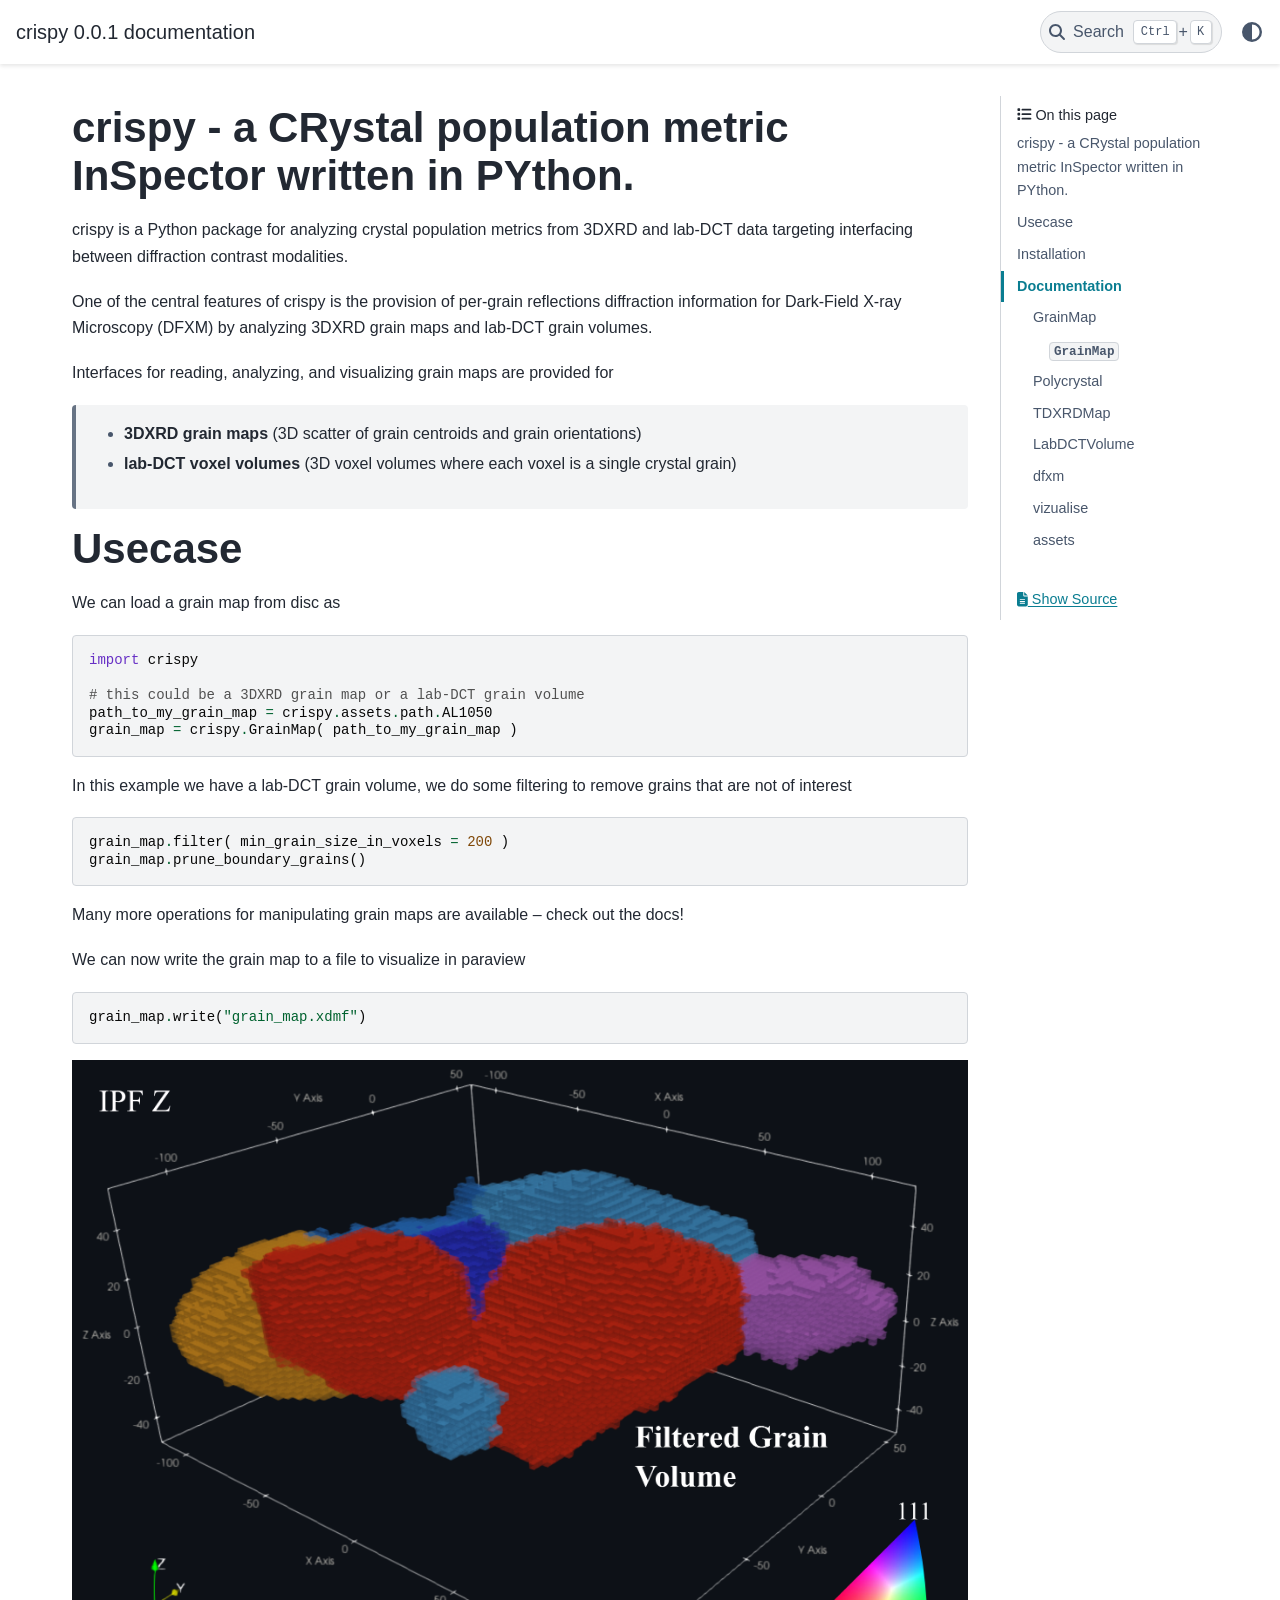
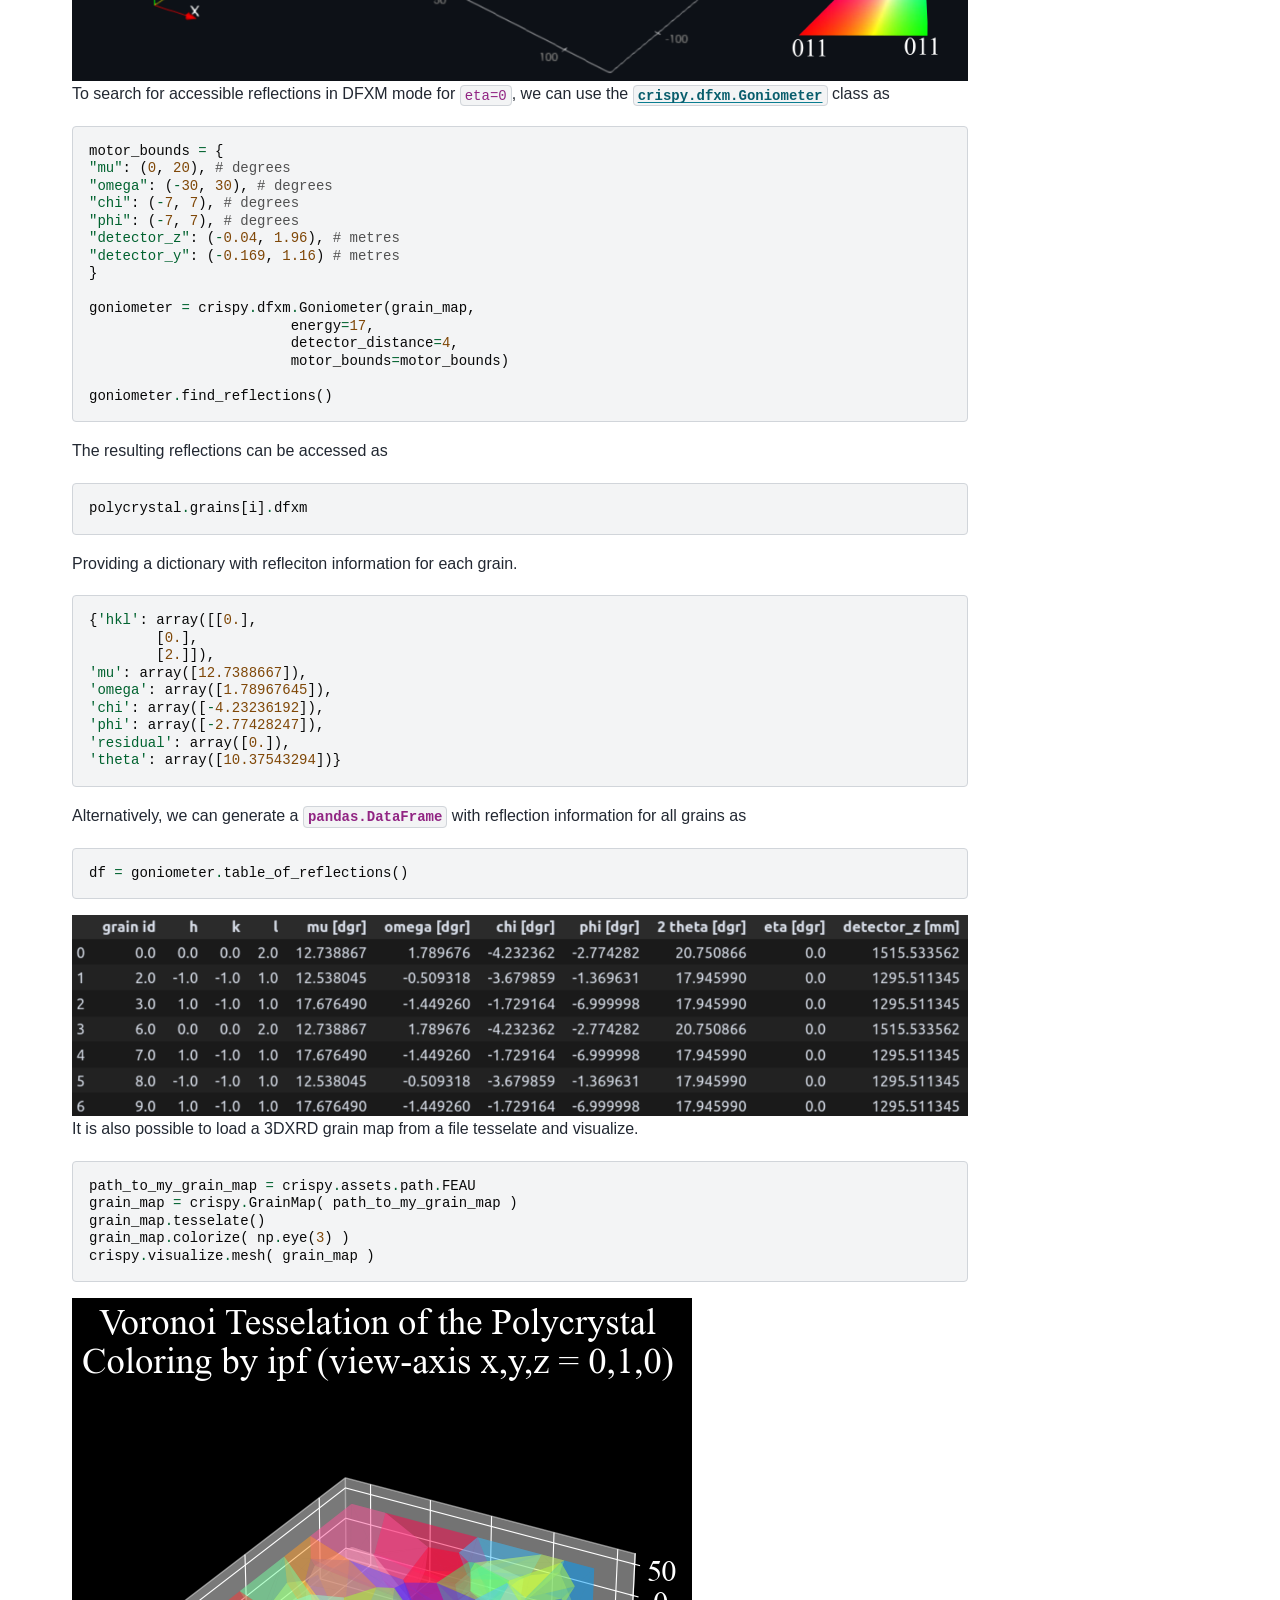
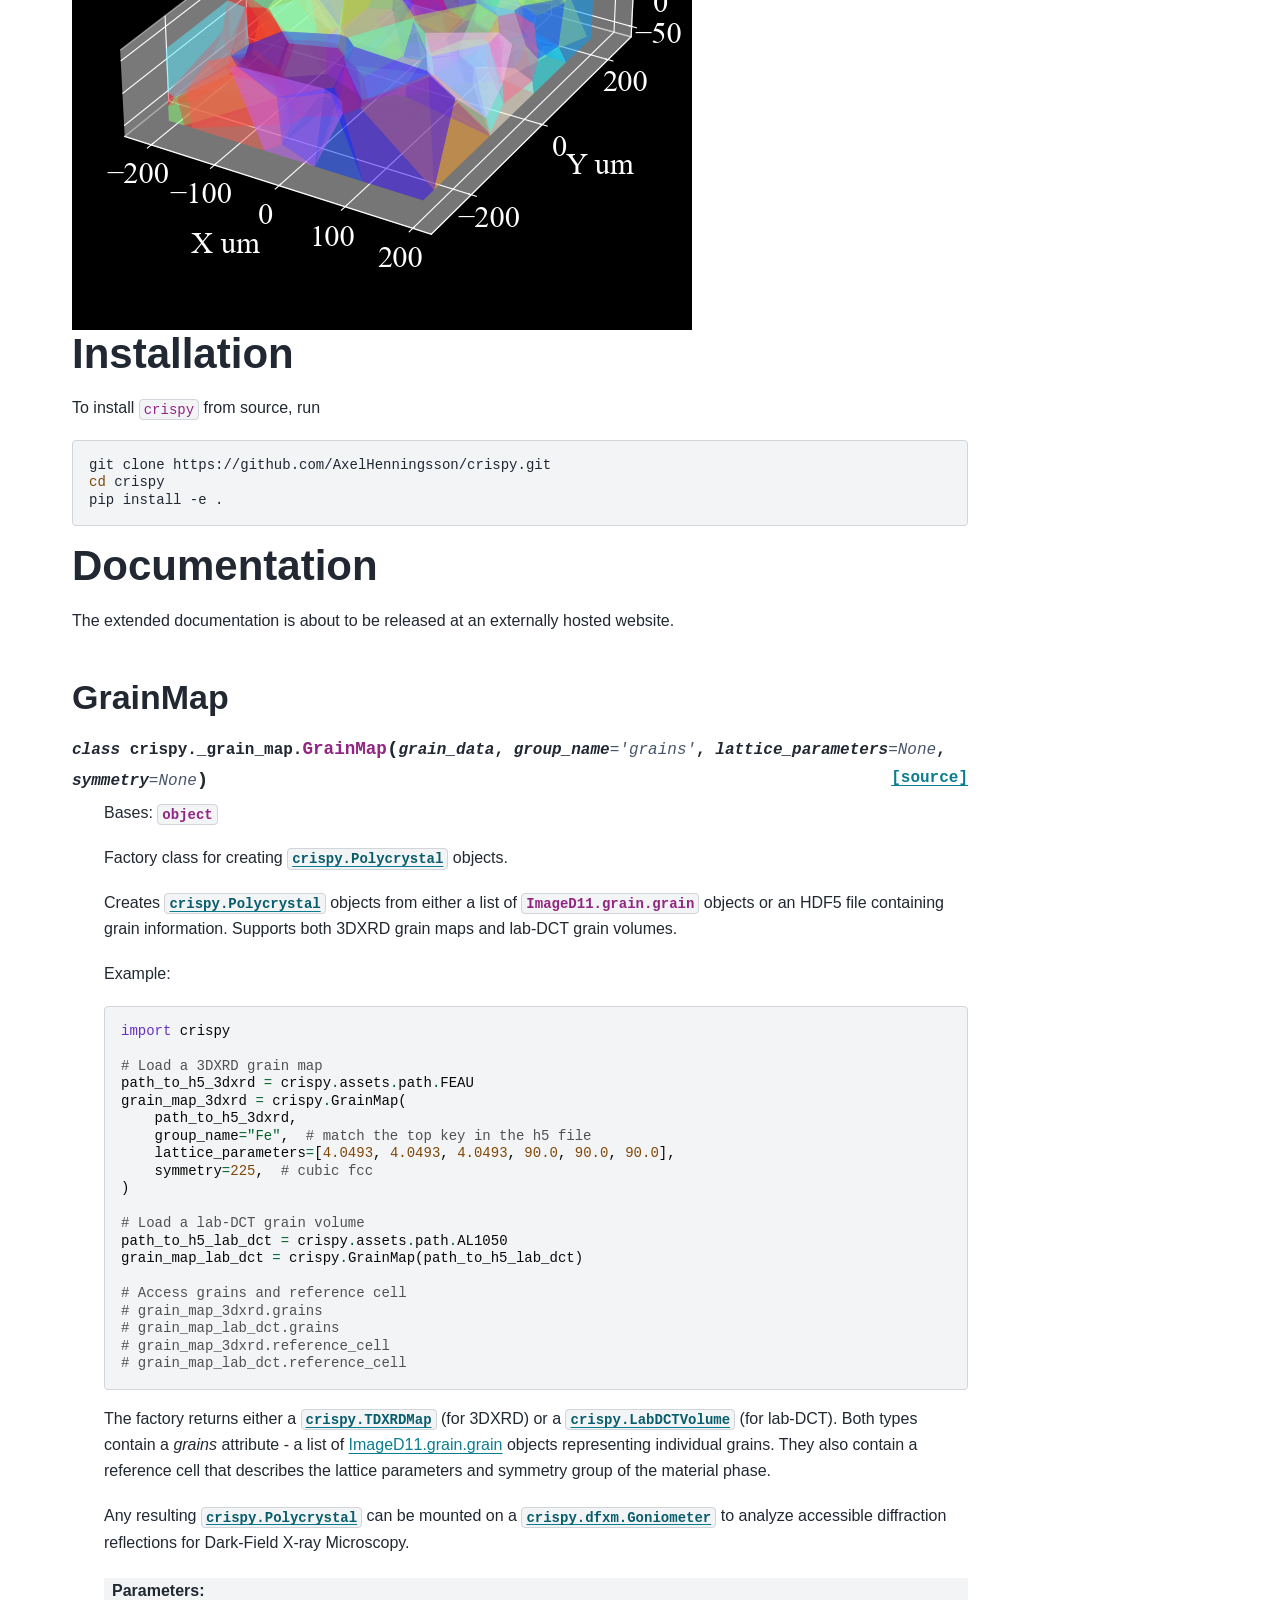
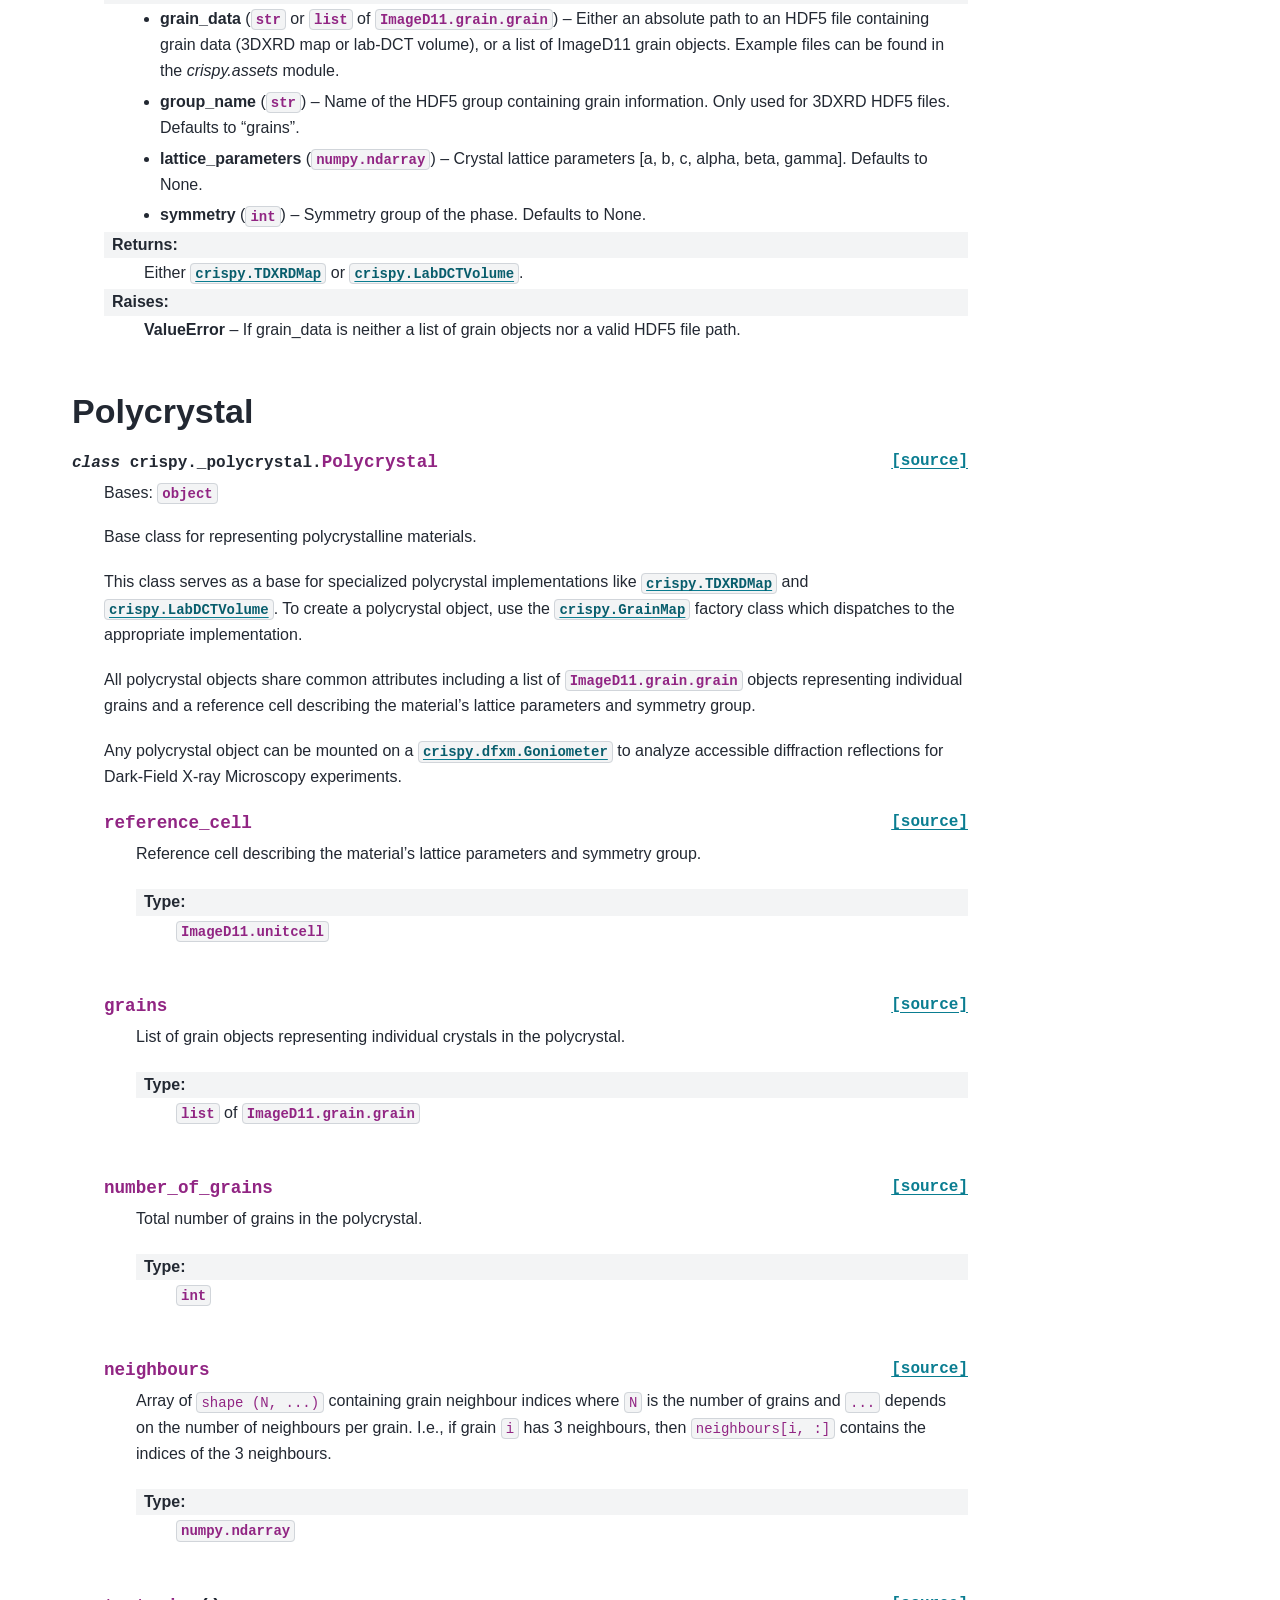
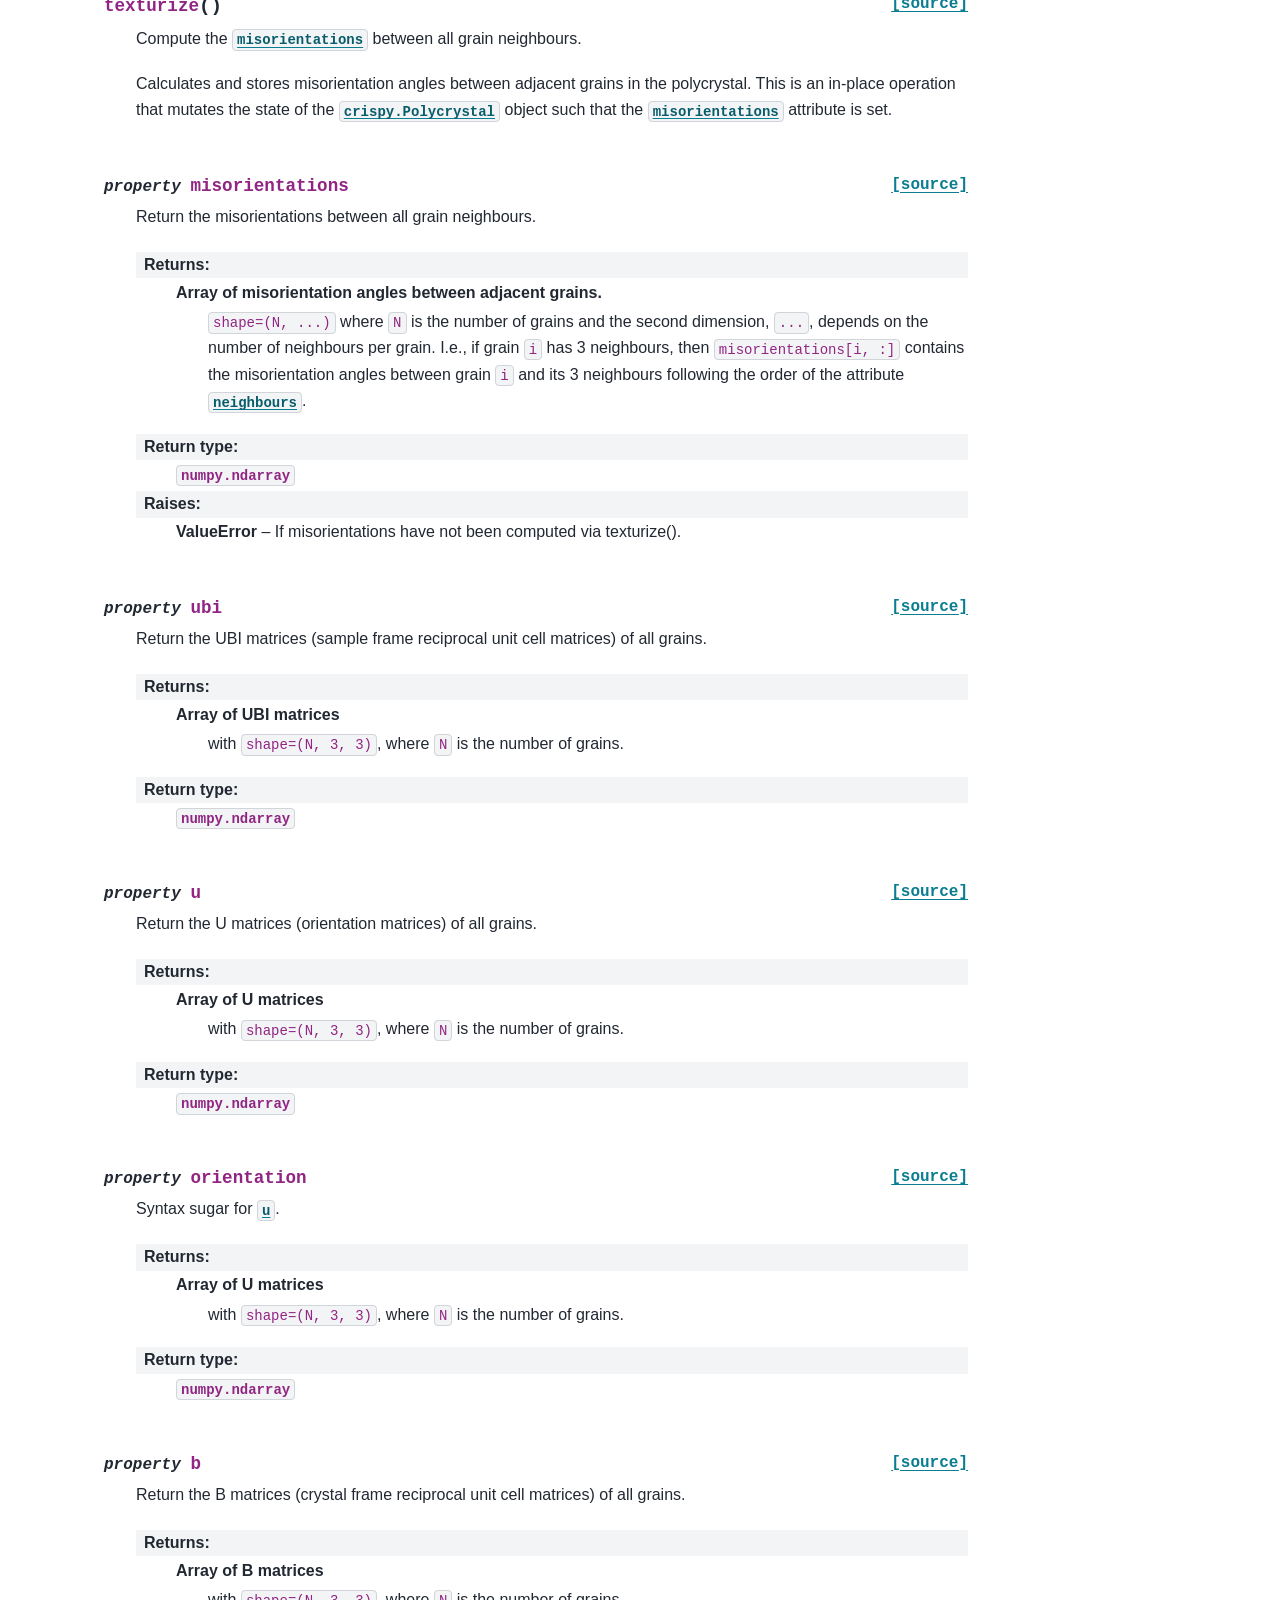
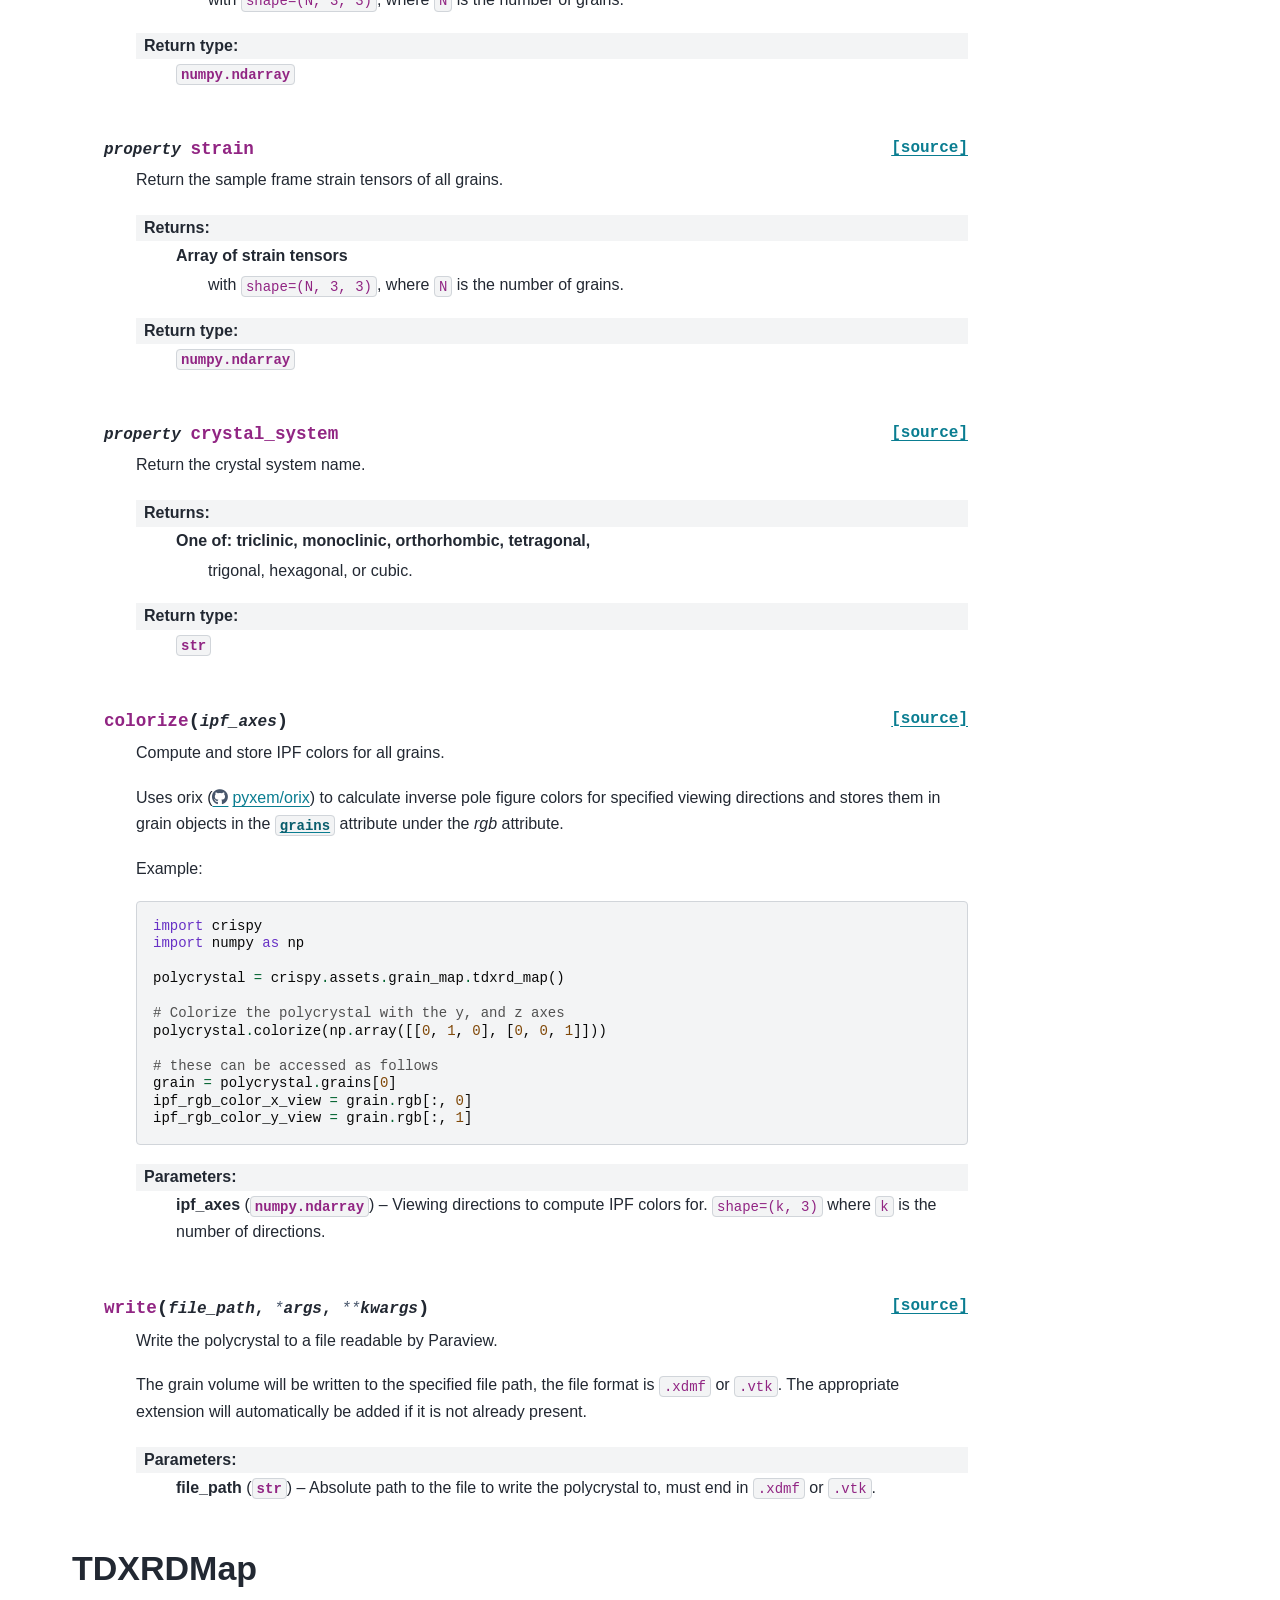
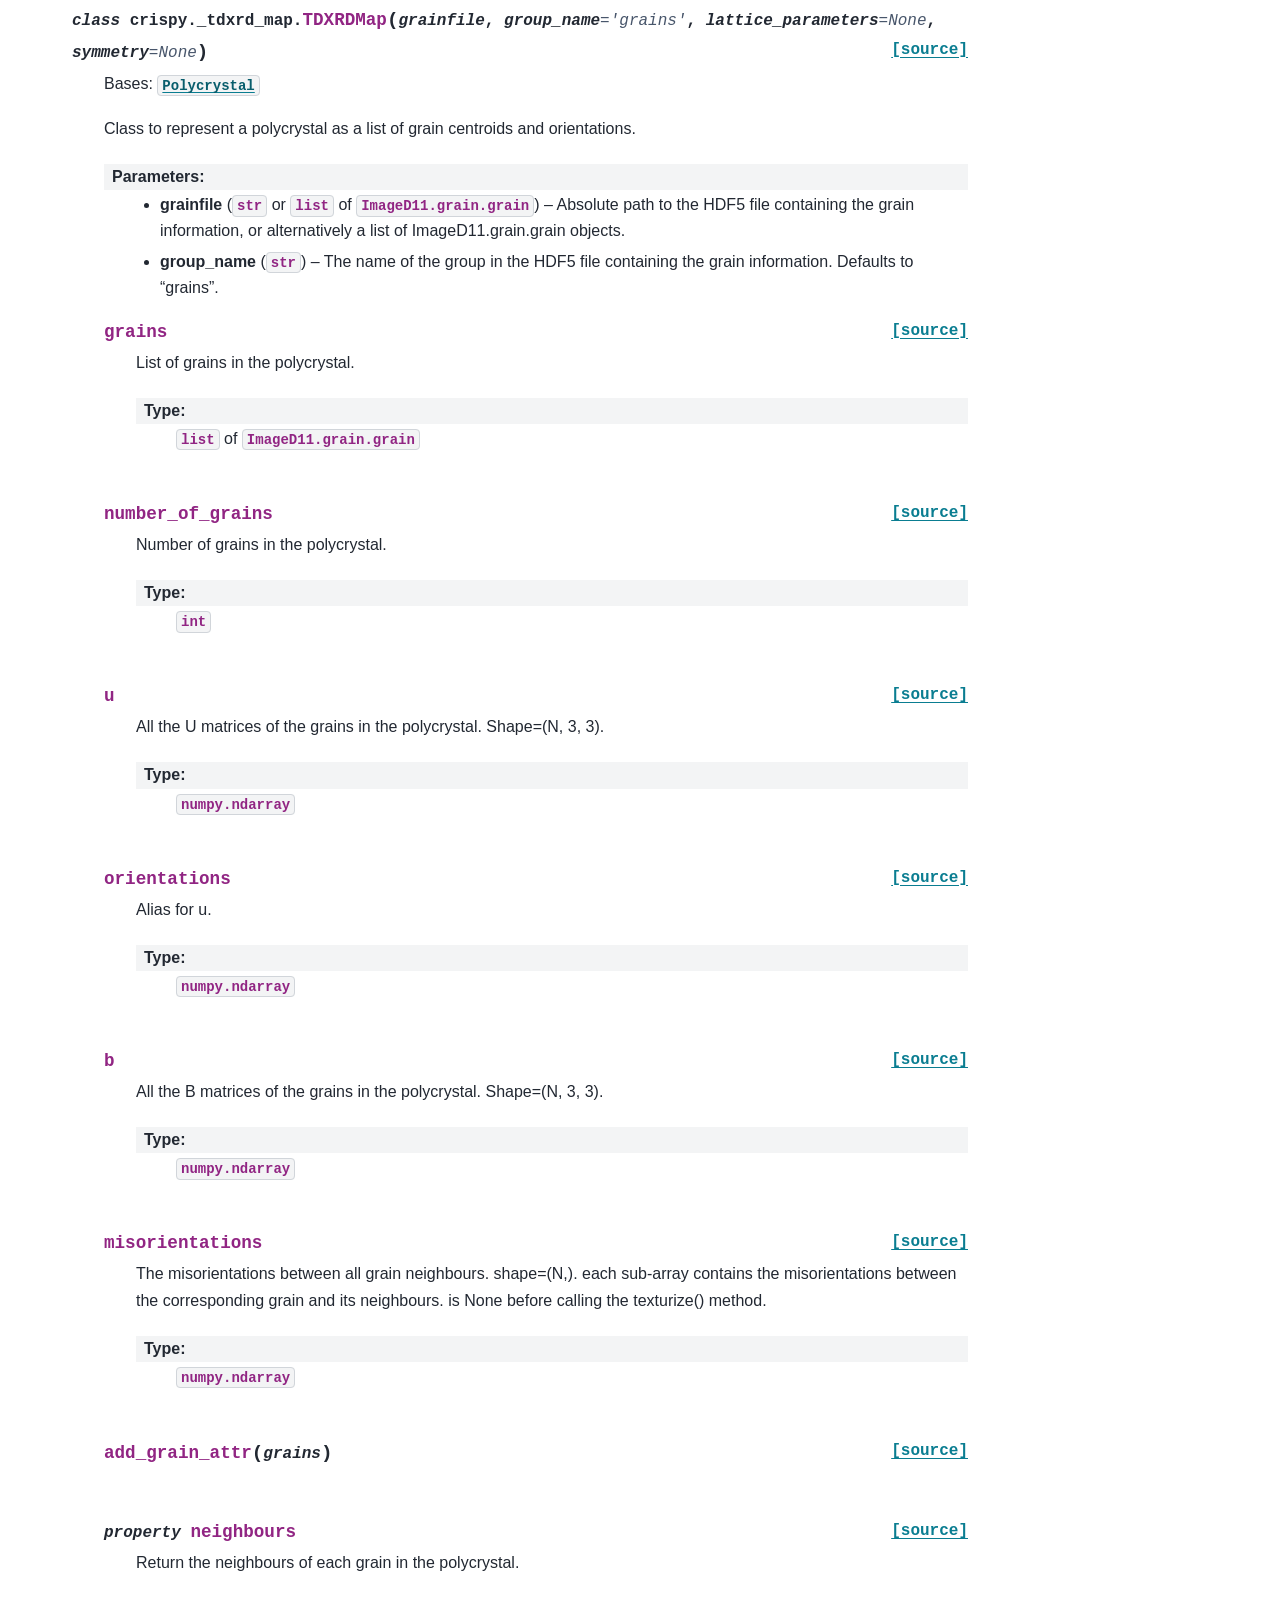
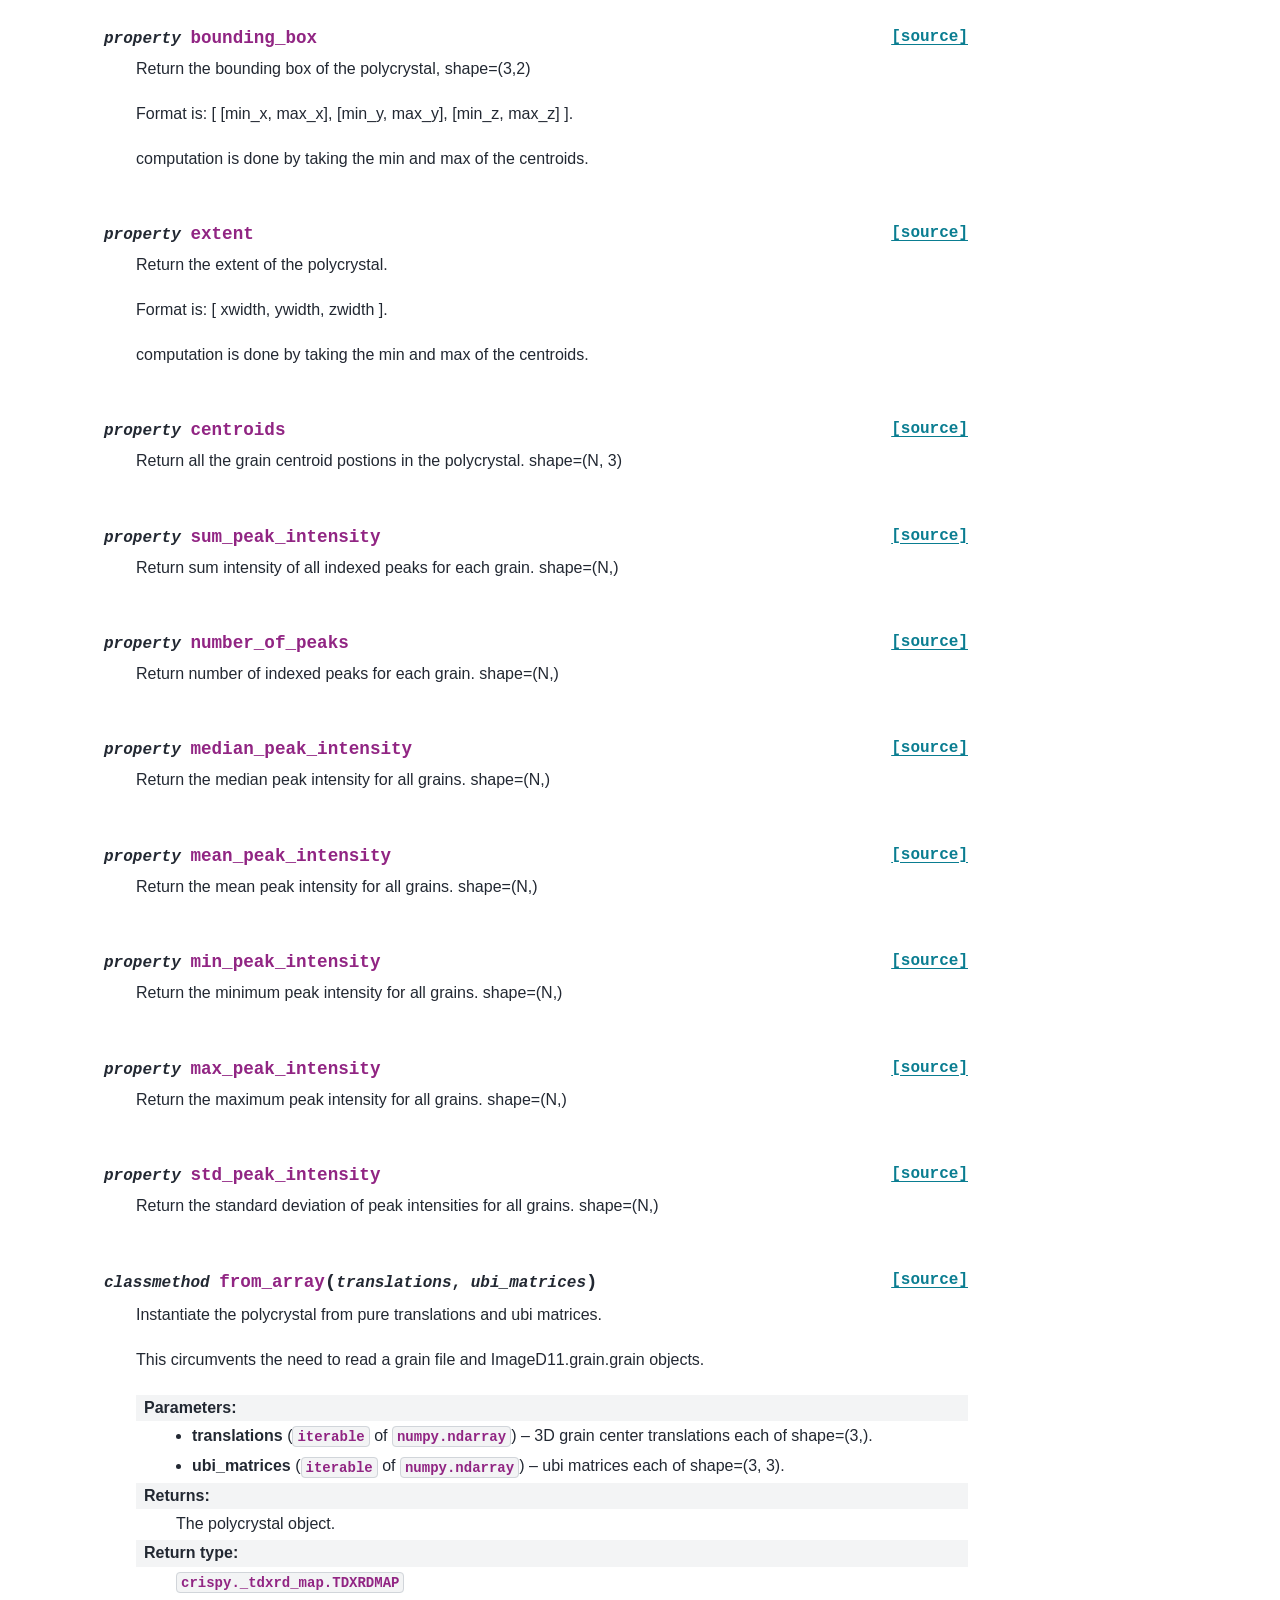
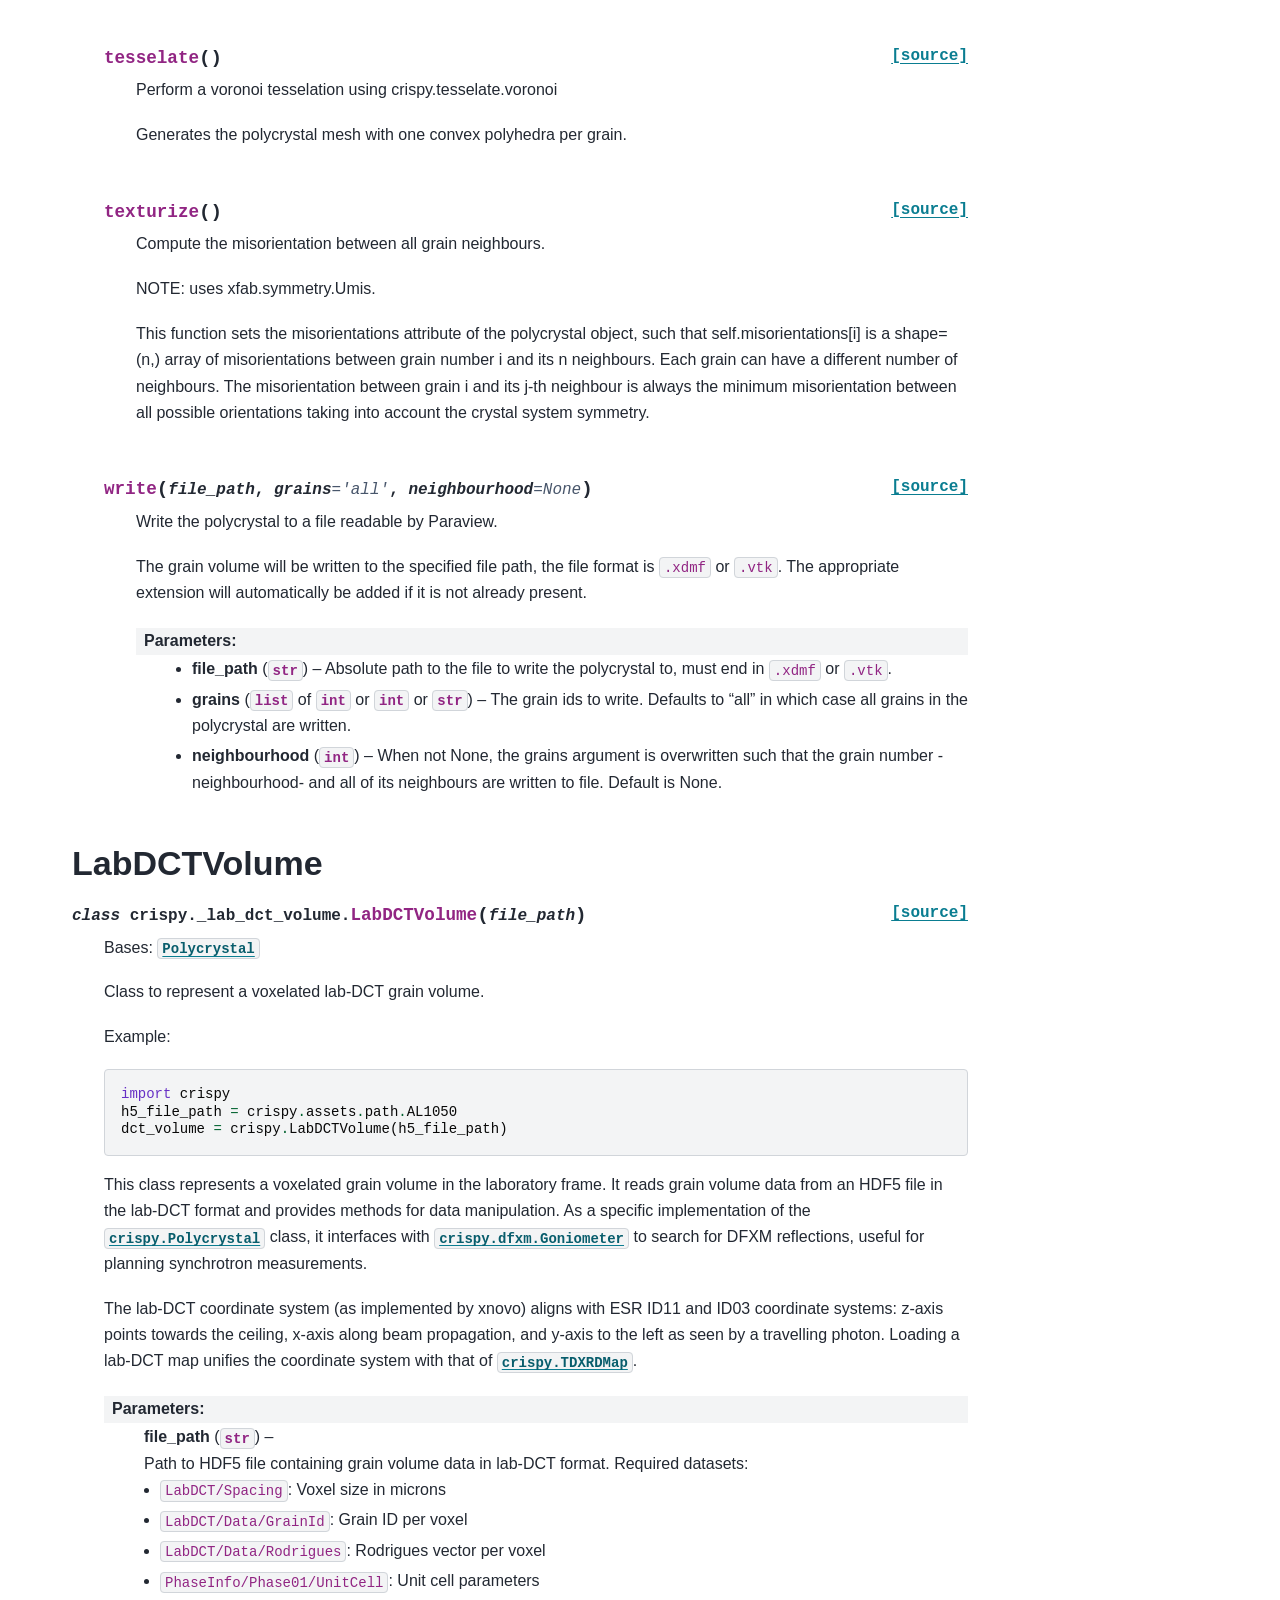
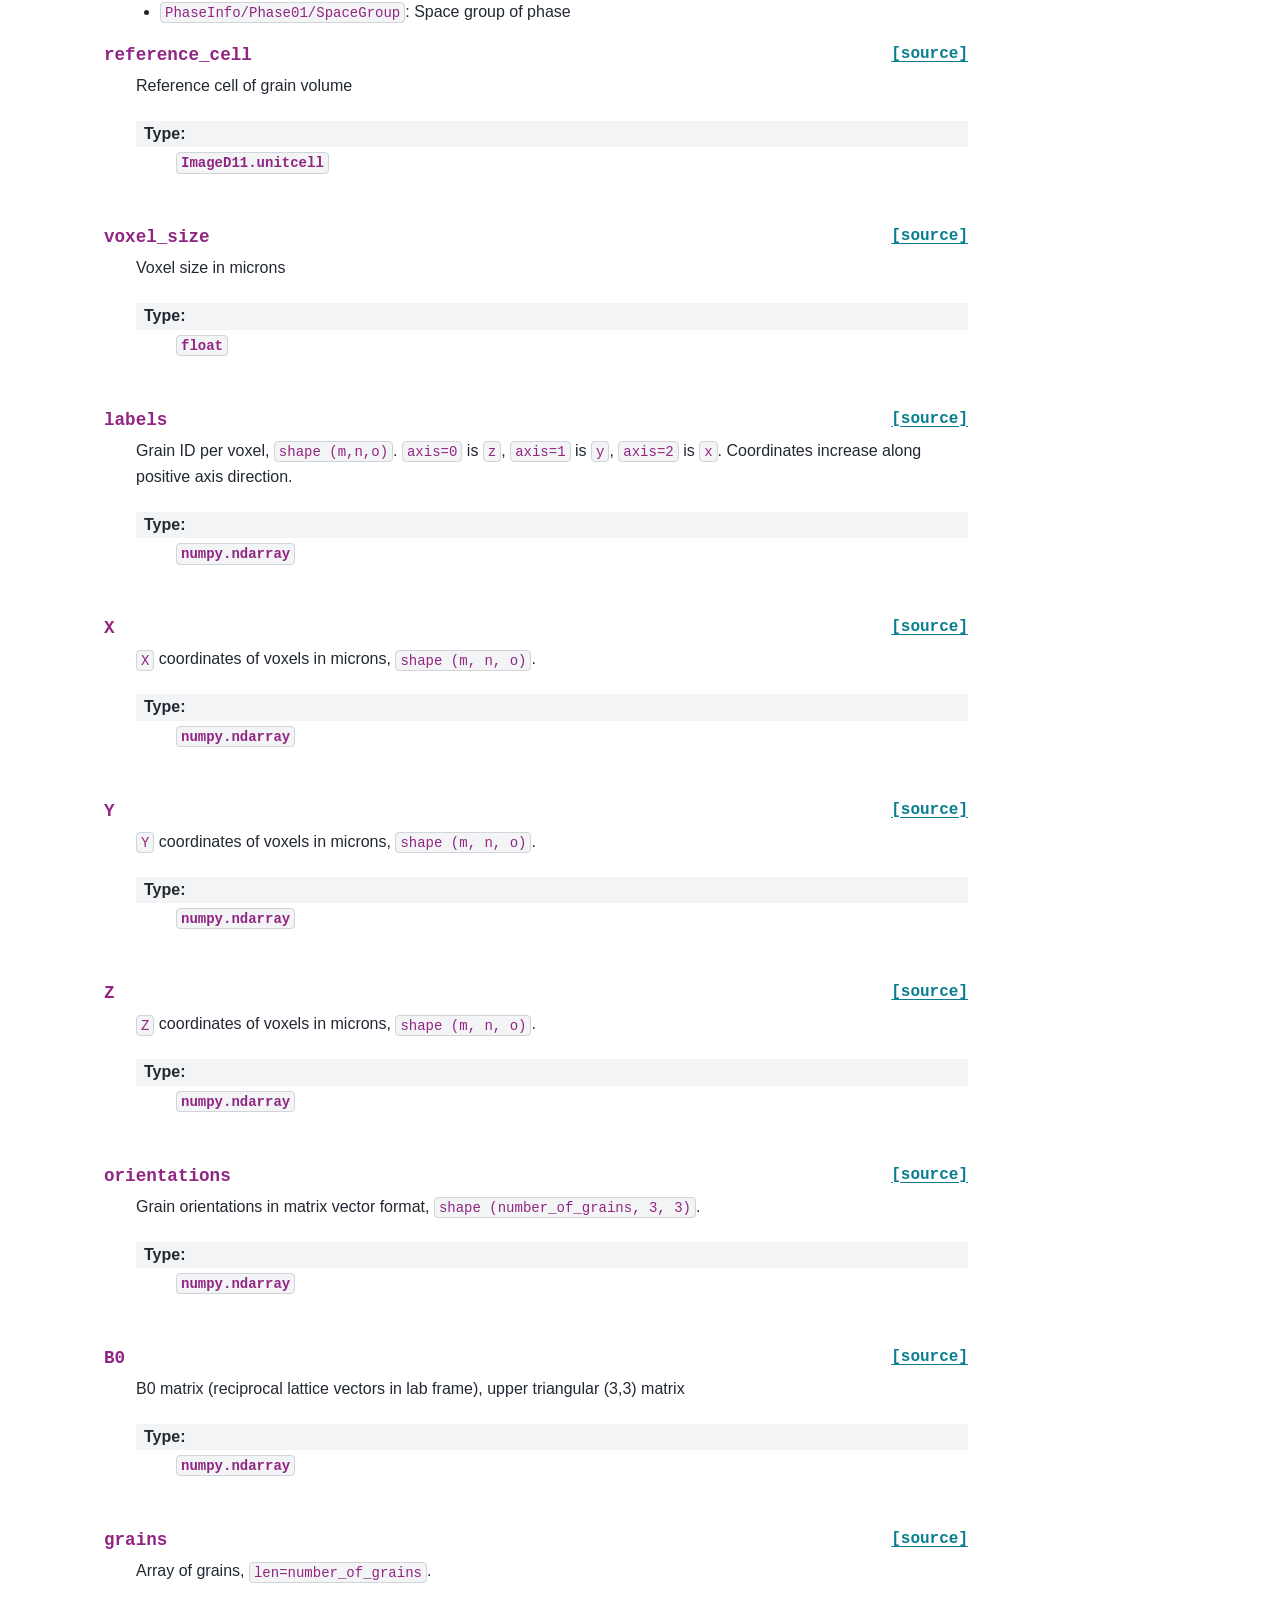
==== commit 9789f4f3: "Documentation" ====
--- a/docs/index.html
+++ b/docs/index.html
@@ -263,16 +263,91 @@
 <li><p><strong>lab-DCT voxel volumes</strong> (3D voxel volumes where each voxel is a single crystal grain)</p></li>
 </ul>
 </div></blockquote>
+</section>
+<section id="usecase">
+<h1>Usecase<a class="headerlink" href="#usecase" title="Link to this heading">#</a></h1>
+<p>We can load a grain map from disc as</p>
+<div class="highlight-python notranslate"><div class="highlight"><pre><span></span><span class="kn">import</span> <span class="nn">crispy</span>
+
+<span class="c1"># this could be a 3DXRD grain map or a lab-DCT grain volume</span>
+<span class="n">path_to_my_grain_map</span> <span class="o">=</span> <span class="n">crispy</span><span class="o">.</span><span class="n">assets</span><span class="o">.</span><span class="n">path</span><span class="o">.</span><span class="n">AL1050</span>
+<span class="n">grain_map</span> <span class="o">=</span> <span class="n">crispy</span><span class="o">.</span><span class="n">GrainMap</span><span class="p">(</span> <span class="n">path_to_my_grain_map</span> <span class="p">)</span>
+</pre></div>
+</div>
+<p>In this example we have a lab-DCT grain volume, we do some filtering to remove grains that are not of interest</p>
+<div class="highlight-python notranslate"><div class="highlight"><pre><span></span><span class="n">grain_map</span><span class="o">.</span><span class="n">filter</span><span class="p">(</span> <span class="n">min_grain_size_in_voxels</span> <span class="o">=</span> <span class="mi">200</span> <span class="p">)</span>
+<span class="n">grain_map</span><span class="o">.</span><span class="n">prune_boundary_grains</span><span class="p">()</span>
+</pre></div>
+</div>
+<p>Many more operations for manipulating grain maps are available – check out the docs!</p>
+<p>We can now write the grain map to a file to  visualize in paraview</p>
+<div class="highlight-python notranslate"><div class="highlight"><pre><span></span><span class="n">grain_map</span><span class="o">.</span><span class="n">write</span><span class="p">(</span><span class="s2">&quot;grain_map.xdmf&quot;</span><span class="p">)</span>
+</pre></div>
+</div>
+<img alt="_images/readme_grains.png" src="_images/readme_grains.png" />
+<p>To search for accessible reflections in DFXM mode for <code class="docutils literal notranslate"><span class="pre">eta=0</span></code>, we can use the <a class="reference internal" href="#crispy.dfxm.Goniometer" title="crispy.dfxm.Goniometer"><code class="xref py py-obj docutils literal notranslate"><span class="pre">crispy.dfxm.Goniometer</span></code></a> class as</p>
+<div class="highlight-python notranslate"><div class="highlight"><pre><span></span><span class="n">motor_bounds</span> <span class="o">=</span> <span class="p">{</span>
+<span class="s2">&quot;mu&quot;</span><span class="p">:</span> <span class="p">(</span><span class="mi">0</span><span class="p">,</span> <span class="mi">20</span><span class="p">),</span> <span class="c1"># degrees</span>
+<span class="s2">&quot;omega&quot;</span><span class="p">:</span> <span class="p">(</span><span class="o">-</span><span class="mi">30</span><span class="p">,</span> <span class="mi">30</span><span class="p">),</span> <span class="c1"># degrees</span>
+<span class="s2">&quot;chi&quot;</span><span class="p">:</span> <span class="p">(</span><span class="o">-</span><span class="mi">7</span><span class="p">,</span> <span class="mi">7</span><span class="p">),</span> <span class="c1"># degrees</span>
+<span class="s2">&quot;phi&quot;</span><span class="p">:</span> <span class="p">(</span><span class="o">-</span><span class="mi">7</span><span class="p">,</span> <span class="mi">7</span><span class="p">),</span> <span class="c1"># degrees</span>
+<span class="s2">&quot;detector_z&quot;</span><span class="p">:</span> <span class="p">(</span><span class="o">-</span><span class="mf">0.04</span><span class="p">,</span> <span class="mf">1.96</span><span class="p">),</span> <span class="c1"># metres</span>
+<span class="s2">&quot;detector_y&quot;</span><span class="p">:</span> <span class="p">(</span><span class="o">-</span><span class="mf">0.169</span><span class="p">,</span> <span class="mf">1.16</span><span class="p">)</span> <span class="c1"># metres</span>
+<span class="p">}</span>
+
+<span class="n">goniometer</span> <span class="o">=</span> <span class="n">crispy</span><span class="o">.</span><span class="n">dfxm</span><span class="o">.</span><span class="n">Goniometer</span><span class="p">(</span><span class="n">grain_map</span><span class="p">,</span>
+                        <span class="n">energy</span><span class="o">=</span><span class="mi">17</span><span class="p">,</span>
+                        <span class="n">detector_distance</span><span class="o">=</span><span class="mi">4</span><span class="p">,</span>
+                        <span class="n">motor_bounds</span><span class="o">=</span><span class="n">motor_bounds</span><span class="p">)</span>
+
+<span class="n">goniometer</span><span class="o">.</span><span class="n">find_reflections</span><span class="p">()</span>
+</pre></div>
+</div>
+<p>The resulting reflections can be accessed as</p>
+<div class="highlight-python notranslate"><div class="highlight"><pre><span></span><span class="n">polycrystal</span><span class="o">.</span><span class="n">grains</span><span class="p">[</span><span class="n">i</span><span class="p">]</span><span class="o">.</span><span class="n">dfxm</span>
+</pre></div>
+</div>
+<p>Providing a dictionary with refleciton information for each grain.</p>
+<div class="highlight-python notranslate"><div class="highlight"><pre><span></span><span class="p">{</span><span class="s1">&#39;hkl&#39;</span><span class="p">:</span> <span class="n">array</span><span class="p">([[</span><span class="mf">0.</span><span class="p">],</span>
+        <span class="p">[</span><span class="mf">0.</span><span class="p">],</span>
+        <span class="p">[</span><span class="mf">2.</span><span class="p">]]),</span>
+<span class="s1">&#39;mu&#39;</span><span class="p">:</span> <span class="n">array</span><span class="p">([</span><span class="mf">12.7388667</span><span class="p">]),</span>
+<span class="s1">&#39;omega&#39;</span><span class="p">:</span> <span class="n">array</span><span class="p">([</span><span class="mf">1.78967645</span><span class="p">]),</span>
+<span class="s1">&#39;chi&#39;</span><span class="p">:</span> <span class="n">array</span><span class="p">([</span><span class="o">-</span><span class="mf">4.23236192</span><span class="p">]),</span>
+<span class="s1">&#39;phi&#39;</span><span class="p">:</span> <span class="n">array</span><span class="p">([</span><span class="o">-</span><span class="mf">2.77428247</span><span class="p">]),</span>
+<span class="s1">&#39;residual&#39;</span><span class="p">:</span> <span class="n">array</span><span class="p">([</span><span class="mf">0.</span><span class="p">]),</span>
+<span class="s1">&#39;theta&#39;</span><span class="p">:</span> <span class="n">array</span><span class="p">([</span><span class="mf">10.37543294</span><span class="p">])}</span>
+</pre></div>
+</div>
+<p>Alternatively, we can generate a <code class="xref py py-obj docutils literal notranslate"><span class="pre">pandas.DataFrame</span></code> with reflection information for all grains as</p>
+<div class="highlight-python notranslate"><div class="highlight"><pre><span></span><span class="n">df</span> <span class="o">=</span> <span class="n">goniometer</span><span class="o">.</span><span class="n">table_of_reflections</span><span class="p">()</span>
+</pre></div>
+</div>
+<img alt="_images/readme_df.png" src="_images/readme_df.png" />
+<p>It is also possible to load a 3DXRD grain map from a file tesselate and visualize.</p>
+<div class="highlight-python notranslate"><div class="highlight"><pre><span></span><span class="n">path_to_my_grain_map</span> <span class="o">=</span> <span class="n">crispy</span><span class="o">.</span><span class="n">assets</span><span class="o">.</span><span class="n">path</span><span class="o">.</span><span class="n">FEAU</span>
+<span class="n">grain_map</span> <span class="o">=</span> <span class="n">crispy</span><span class="o">.</span><span class="n">GrainMap</span><span class="p">(</span> <span class="n">path_to_my_grain_map</span> <span class="p">)</span>
+<span class="n">grain_map</span><span class="o">.</span><span class="n">tesselate</span><span class="p">()</span>
+<span class="n">grain_map</span><span class="o">.</span><span class="n">colorize</span><span class="p">(</span> <span class="n">np</span><span class="o">.</span><span class="n">eye</span><span class="p">(</span><span class="mi">3</span><span class="p">)</span> <span class="p">)</span>
+<span class="n">crispy</span><span class="o">.</span><span class="n">visualize</span><span class="o">.</span><span class="n">mesh</span><span class="p">(</span> <span class="n">grain_map</span> <span class="p">)</span>
+</pre></div>
+</div>
+<img alt="_images/readme_tdxrd.png" src="_images/readme_tdxrd.png" />
+</section>
 <section id="installation">
-<h2>Installation<a class="headerlink" href="#installation" title="Link to this heading">#</a></h2>
+<h1>Installation<a class="headerlink" href="#installation" title="Link to this heading">#</a></h1>
 <p>To install <code class="docutils literal notranslate"><span class="pre">crispy</span></code> from source, run</p>
 <div class="highlight-bash notranslate"><div class="highlight"><pre><span></span>git<span class="w"> </span>clone<span class="w"> </span>https://github.com/AxelHenningsson/crispy.git
 <span class="nb">cd</span><span class="w"> </span>crispy
 pip<span class="w"> </span>install<span class="w"> </span>-e<span class="w"> </span>.
 </pre></div>
 </div>
+</section>
+<section id="documentation">
+<h1>Documentation<a class="headerlink" href="#documentation" title="Link to this heading">#</a></h1>
+<p>The extended documentation is about to be released at an externally hosted website.</p>
 <section id="grainmap">
-<h3>GrainMap<a class="headerlink" href="#grainmap" title="Link to this heading">#</a></h3>
+<h2>GrainMap<a class="headerlink" href="#grainmap" title="Link to this heading">#</a></h2>
 <dl class="py class">
 <dt class="sig sig-object py" id="crispy._grain_map.GrainMap">
 <em class="property"><span class="pre">class</span><span class="w"> </span></em><span class="sig-prename descclassname"><span class="pre">crispy._grain_map.</span></span><span class="sig-name descname"><span class="pre">GrainMap</span></span><span class="sig-paren">(</span><em class="sig-param"><span class="n"><span class="pre">grain_data</span></span></em>, <em class="sig-param"><span class="n"><span class="pre">group_name</span></span><span class="o"><span class="pre">=</span></span><span class="default_value"><span class="pre">'grains'</span></span></em>, <em class="sig-param"><span class="n"><span class="pre">lattice_parameters</span></span><span class="o"><span class="pre">=</span></span><span class="default_value"><span class="pre">None</span></span></em>, <em class="sig-param"><span class="n"><span class="pre">symmetry</span></span><span class="o"><span class="pre">=</span></span><span class="default_value"><span class="pre">None</span></span></em><span class="sig-paren">)</span><a class="reference external" href="https://github.com/AxelHenningsson/crispy/tree/main/crispy/_grain_map.py/"><span class="viewcode-link"><span class="pre">[source]</span></span></a><a class="headerlink" href="#crispy._grain_map.GrainMap" title="Link to this definition">#</a></dt>
@@ -281,22 +356,27 @@
 <p>Creates <a class="reference internal" href="#crispy._polycrystal.Polycrystal" title="crispy._polycrystal.Polycrystal"><code class="xref py py-class docutils literal notranslate"><span class="pre">crispy.Polycrystal</span></code></a> objects from
 either a list of <code class="xref py py-obj docutils literal notranslate"><span class="pre">ImageD11.grain.grain</span></code> objects or an HDF5 file containing
 grain information. Supports both 3DXRD grain maps and lab-DCT grain volumes.</p>
-<p class="rubric">Example</p>
+<p>Example:</p>
 <div class="highlight-python notranslate"><div class="highlight"><pre><span></span><span class="kn">import</span> <span class="nn">crispy</span>
 
 <span class="c1"># Load a 3DXRD grain map</span>
 <span class="n">path_to_h5_3dxrd</span> <span class="o">=</span> <span class="n">crispy</span><span class="o">.</span><span class="n">assets</span><span class="o">.</span><span class="n">path</span><span class="o">.</span><span class="n">FEAU</span>
-<span class="n">grain_map_3dxrd</span> <span class="o">=</span> <span class="n">GrainMap</span><span class="p">(</span><span class="n">path_to_h5_3dxrd</span><span class="p">)</span>
+<span class="n">grain_map_3dxrd</span> <span class="o">=</span> <span class="n">crispy</span><span class="o">.</span><span class="n">GrainMap</span><span class="p">(</span>
+    <span class="n">path_to_h5_3dxrd</span><span class="p">,</span>
+    <span class="n">group_name</span><span class="o">=</span><span class="s2">&quot;Fe&quot;</span><span class="p">,</span>  <span class="c1"># match the top key in the h5 file</span>
+    <span class="n">lattice_parameters</span><span class="o">=</span><span class="p">[</span><span class="mf">4.0493</span><span class="p">,</span> <span class="mf">4.0493</span><span class="p">,</span> <span class="mf">4.0493</span><span class="p">,</span> <span class="mf">90.0</span><span class="p">,</span> <span class="mf">90.0</span><span class="p">,</span> <span class="mf">90.0</span><span class="p">],</span>
+    <span class="n">symmetry</span><span class="o">=</span><span class="mi">225</span><span class="p">,</span>  <span class="c1"># cubic fcc</span>
+<span class="p">)</span>
 
 <span class="c1"># Load a lab-DCT grain volume</span>
 <span class="n">path_to_h5_lab_dct</span> <span class="o">=</span> <span class="n">crispy</span><span class="o">.</span><span class="n">assets</span><span class="o">.</span><span class="n">path</span><span class="o">.</span><span class="n">AL1050</span>
-<span class="n">grain_map_lab_dct</span> <span class="o">=</span> <span class="n">GrainMap</span><span class="p">(</span><span class="n">path_to_h5_lab_dct</span><span class="p">)</span>
+<span class="n">grain_map_lab_dct</span> <span class="o">=</span> <span class="n">crispy</span><span class="o">.</span><span class="n">GrainMap</span><span class="p">(</span><span class="n">path_to_h5_lab_dct</span><span class="p">)</span>
 
 <span class="c1"># Access grains and reference cell</span>
-<span class="nb">print</span><span class="p">(</span><span class="n">grain_map_3dxrd</span><span class="o">.</span><span class="n">grains</span><span class="p">)</span>
-<span class="nb">print</span><span class="p">(</span><span class="n">grain_map_lab_dct</span><span class="o">.</span><span class="n">grains</span><span class="p">)</span>
-<span class="nb">print</span><span class="p">(</span><span class="n">grain_map_3dxrd</span><span class="o">.</span><span class="n">reference_cell</span><span class="p">)</span>
-<span class="nb">print</span><span class="p">(</span><span class="n">grain_map_lab_dct</span><span class="o">.</span><span class="n">reference_cell</span><span class="p">)</span>
+<span class="c1"># grain_map_3dxrd.grains</span>
+<span class="c1"># grain_map_lab_dct.grains</span>
+<span class="c1"># grain_map_3dxrd.reference_cell</span>
+<span class="c1"># grain_map_lab_dct.reference_cell</span>
 </pre></div>
 </div>
 <p>The factory returns either a <a class="reference internal" href="#crispy._tdxrd_map.TDXRDMap" title="crispy._tdxrd_map.TDXRDMap"><code class="xref py py-class docutils literal notranslate"><span class="pre">crispy.TDXRDMap</span></code></a>
@@ -334,30 +414,27 @@
 
 </section>
 <section id="polycrystal">
-<h3>Polycrystal<a class="headerlink" href="#polycrystal" title="Link to this heading">#</a></h3>
+<h2>Polycrystal<a class="headerlink" href="#polycrystal" title="Link to this heading">#</a></h2>
 <dl class="py class">
 <dt class="sig sig-object py" id="crispy._polycrystal.Polycrystal">
 <em class="property"><span class="pre">class</span><span class="w"> </span></em><span class="sig-prename descclassname"><span class="pre">crispy._polycrystal.</span></span><span class="sig-name descname"><span class="pre">Polycrystal</span></span><a class="reference external" href="https://github.com/AxelHenningsson/crispy/tree/main/crispy/_polycrystal.py/"><span class="viewcode-link"><span class="pre">[source]</span></span></a><a class="headerlink" href="#crispy._polycrystal.Polycrystal" title="Link to this definition">#</a></dt>
 <dd><p>Bases: <code class="xref py py-class docutils literal notranslate"><span class="pre">object</span></code></p>
-<p>Meta class to represent a polycrystal.</p>
-<p>This class is a meta class for creating polycrystal objects. Examples of
-incarnations of this class are TDXRDMap and LabDCTVolume. To create a
-polycrystal object, use the factory class crispy._grain_map.GrainMap which
-will dispatch to the correct class depending on the input data.</p>
-<p>Common to all polycrystal objects is the attribute <cite>grains</cite>, which is a
-list of ImageD11.grain.grain objects representing the grains in the
-polycrystal. Moeover a polycrystal object always hold a reference cell,
-which is a unitcell object describing the lattice parameters and symmetry
-group of the material phase.</p>
-<p>Any polycrystal object can be mounted on a crispy.dfxm.Goniometer object to
-compute available reciprocal space vectors and the corresponding
-diffraction angles for DFXM experiments.</p>
+<p>Base class for representing polycrystalline materials.</p>
+<p>This class serves as a base for specialized polycrystal implementations like
+<a class="reference internal" href="#crispy._tdxrd_map.TDXRDMap" title="crispy._tdxrd_map.TDXRDMap"><code class="xref py py-class docutils literal notranslate"><span class="pre">crispy.TDXRDMap</span></code></a> and
+<a class="reference internal" href="#crispy._lab_dct_volume.LabDCTVolume" title="crispy._lab_dct_volume.LabDCTVolume"><code class="xref py py-class docutils literal notranslate"><span class="pre">crispy.LabDCTVolume</span></code></a>. To create a
+polycrystal object, use the <a class="reference internal" href="#crispy._grain_map.GrainMap" title="crispy._grain_map.GrainMap"><code class="xref py py-class docutils literal notranslate"><span class="pre">crispy.GrainMap</span></code></a>
+factory class which dispatches to the appropriate implementation.</p>
+<p>All polycrystal objects share common attributes including a list of
+<code class="xref py py-obj docutils literal notranslate"><span class="pre">ImageD11.grain.grain</span></code> objects representing individual grains and a reference
+cell describing the material’s lattice parameters and symmetry group.</p>
+<p>Any polycrystal object can be mounted on a <a class="reference internal" href="#crispy.dfxm.Goniometer" title="crispy.dfxm.Goniometer"><code class="xref py py-obj docutils literal notranslate"><span class="pre">crispy.dfxm.Goniometer</span></code></a> to analyze
+accessible diffraction reflections for Dark-Field X-ray Microscopy experiments.</p>
 <dl class="py attribute">
 <dt class="sig sig-object py" id="crispy._polycrystal.Polycrystal.reference_cell">
 <span class="sig-name descname"><span class="pre">reference_cell</span></span><a class="reference external" href="https://github.com/AxelHenningsson/crispy/tree/main/crispy/_polycrystal.py/"><span class="viewcode-link"><span class="pre">[source]</span></span></a><a class="headerlink" href="#crispy._polycrystal.Polycrystal.reference_cell" title="Link to this definition">#</a></dt>
-<dd><p>The reference cell of the
-polycrystal. This is a unitcell object describing the lattice
-parameters and symmetry group of the material phase.</p>
+<dd><p>Reference cell describing the
+material’s lattice parameters and symmetry group.</p>
 <dl class="field-list simple">
 <dt class="field-odd">Type<span class="colon">:</span></dt>
 <dd class="field-odd"><p><code class="xref py py-obj docutils literal notranslate"><span class="pre">ImageD11.unitcell</span></code></p>
@@ -368,9 +445,8 @@
 <dl class="py attribute">
 <dt class="sig sig-object py" id="crispy._polycrystal.Polycrystal.grains">
 <span class="sig-name descname"><span class="pre">grains</span></span><a class="reference external" href="https://github.com/AxelHenningsson/crispy/tree/main/crispy/_polycrystal.py/"><span class="viewcode-link"><span class="pre">[source]</span></span></a><a class="headerlink" href="#crispy._polycrystal.Polycrystal.grains" title="Link to this definition">#</a></dt>
-<dd><p>A list of
-ImageD11.grain.grain objects representing the grains in the
-polycrystal.</p>
+<dd><p>List of grain objects
+representing individual crystals in the polycrystal.</p>
 <dl class="field-list simple">
 <dt class="field-odd">Type<span class="colon">:</span></dt>
 <dd class="field-odd"><p><code class="xref py py-obj docutils literal notranslate"><span class="pre">list</span></code> of <code class="xref py py-obj docutils literal notranslate"><span class="pre">ImageD11.grain.grain</span></code></p>
@@ -381,27 +457,10 @@
 <dl class="py attribute">
 <dt class="sig sig-object py" id="crispy._polycrystal.Polycrystal.number_of_grains">
 <span class="sig-name descname"><span class="pre">number_of_grains</span></span><a class="reference external" href="https://github.com/AxelHenningsson/crispy/tree/main/crispy/_polycrystal.py/"><span class="viewcode-link"><span class="pre">[source]</span></span></a><a class="headerlink" href="#crispy._polycrystal.Polycrystal.number_of_grains" title="Link to this definition">#</a></dt>
-<dd><p>The number of grains in the
-polycrystal.</p>
+<dd><p>Total number of grains in the polycrystal.</p>
 <dl class="field-list simple">
 <dt class="field-odd">Type<span class="colon">:</span></dt>
 <dd class="field-odd"><p><code class="xref py py-obj docutils literal notranslate"><span class="pre">int</span></code></p>
-</dd>
-</dl>
-</dd></dl>
-
-<dl class="py attribute">
-<dt class="sig sig-object py" id="crispy._polycrystal.Polycrystal._misorientations">
-<span class="sig-name descname"><span class="pre">_misorientations</span></span><a class="reference external" href="https://github.com/AxelHenningsson/crispy/tree/main/crispy/_polycrystal.py/"><span class="viewcode-link"><span class="pre">[source]</span></span></a><a class="headerlink" href="#crispy._polycrystal.Polycrystal._misorientations" title="Link to this definition">#</a></dt>
-<dd><p>The misorientations between
-all grain neighbours. This is a 2D array of shape (N, …) where N
-is the number of grains in the polycrystal. i.e the misorientations
-between grain i and all of its neighbours are stored in
-misorientations[i]. The shape of the second dimension depends
-on the number of neighbours of grain i.</p>
-<dl class="field-list simple">
-<dt class="field-odd">Type<span class="colon">:</span></dt>
-<dd class="field-odd"><p><code class="xref py py-obj docutils literal notranslate"><span class="pre">numpy.ndarray</span></code></p>
 </dd>
 </dl>
 </dd></dl>
@@ -409,12 +468,10 @@
 <dl class="py attribute">
 <dt class="sig sig-object py" id="crispy._polycrystal.Polycrystal.neighbours">
 <span class="sig-name descname"><span class="pre">neighbours</span></span><a class="reference external" href="https://github.com/AxelHenningsson/crispy/tree/main/crispy/_polycrystal.py/"><span class="viewcode-link"><span class="pre">[source]</span></span></a><a class="headerlink" href="#crispy._polycrystal.Polycrystal.neighbours" title="Link to this definition">#</a></dt>
-<dd><p>The neighbours of each grain in the
-polycrystal. This is a 2D array of shape (N, M) where N is the
-number of grains in the polycrystal and M is the number of
-neighbours of each grain. i.e the neighbours of grain i are stored
-in neighbours[i]. with M being the number of neighbours of grain i,
-– a variable number of neighbours is allowed.</p>
+<dd><p>Array of <code class="docutils literal notranslate"><span class="pre">shape</span> <span class="pre">(N,</span> <span class="pre">...)</span></code> containing grain
+neighbour indices where <code class="docutils literal notranslate"><span class="pre">N</span></code> is the number of grains and <code class="docutils literal notranslate"><span class="pre">...</span></code> depends on the
+number of neighbours per grain. I.e., if grain <code class="docutils literal notranslate"><span class="pre">i</span></code> has 3 neighbours, then
+<code class="docutils literal notranslate"><span class="pre">neighbours[i,</span> <span class="pre">:]</span></code> contains the indices of the 3 neighbours.</p>
 <dl class="field-list simple">
 <dt class="field-odd">Type<span class="colon">:</span></dt>
 <dd class="field-odd"><p><code class="xref py py-obj docutils literal notranslate"><span class="pre">numpy.ndarray</span></code></p>
@@ -425,50 +482,142 @@
 <dl class="py method">
 <dt class="sig sig-object py" id="crispy._polycrystal.Polycrystal.texturize">
 <span class="sig-name descname"><span class="pre">texturize</span></span><span class="sig-paren">(</span><span class="sig-paren">)</span><a class="reference external" href="https://github.com/AxelHenningsson/crispy/tree/main/crispy/_polycrystal.py/"><span class="viewcode-link"><span class="pre">[source]</span></span></a><a class="headerlink" href="#crispy._polycrystal.Polycrystal.texturize" title="Link to this definition">#</a></dt>
-<dd><p>Compute the misorientations between all grain neighbours.</p>
+<dd><p>Compute the <a class="reference internal" href="#crispy._polycrystal.Polycrystal.misorientations" title="crispy._polycrystal.Polycrystal.misorientations"><code class="xref py py-attr docutils literal notranslate"><span class="pre">misorientations</span></code></a> between all grain neighbours.</p>
+<p>Calculates and stores misorientation angles between adjacent grains in the
+polycrystal. This is an in-place operation that mutates the state of the
+<a class="reference internal" href="#crispy._polycrystal.Polycrystal" title="crispy._polycrystal.Polycrystal"><code class="xref py py-class docutils literal notranslate"><span class="pre">crispy.Polycrystal</span></code></a> object such
+that the <a class="reference internal" href="#crispy._polycrystal.Polycrystal.misorientations" title="crispy._polycrystal.Polycrystal.misorientations"><code class="xref py py-attr docutils literal notranslate"><span class="pre">misorientations</span></code></a> attribute is set.</p>
 </dd></dl>
 
 <dl class="py property">
 <dt class="sig sig-object py" id="crispy._polycrystal.Polycrystal.misorientations">
 <em class="property"><span class="pre">property</span><span class="w"> </span></em><span class="sig-name descname"><span class="pre">misorientations</span></span><a class="reference external" href="https://github.com/AxelHenningsson/crispy/tree/main/crispy/_polycrystal.py/"><span class="viewcode-link"><span class="pre">[source]</span></span></a><a class="headerlink" href="#crispy._polycrystal.Polycrystal.misorientations" title="Link to this definition">#</a></dt>
 <dd><p>Return the misorientations between all grain neighbours.</p>
+<dl class="field-list simple">
+<dt class="field-odd">Returns<span class="colon">:</span></dt>
+<dd class="field-odd"><p><dl class="simple">
+<dt>Array of misorientation angles between adjacent grains.</dt><dd><p><code class="docutils literal notranslate"><span class="pre">shape=(N,</span> <span class="pre">...)</span></code> where <code class="docutils literal notranslate"><span class="pre">N</span></code> is the number of grains and the
+second dimension, <code class="docutils literal notranslate"><span class="pre">...</span></code>, depends on the number of neighbours per grain.
+I.e., if grain <code class="docutils literal notranslate"><span class="pre">i</span></code> has 3 neighbours, then <code class="docutils literal notranslate"><span class="pre">misorientations[i,</span> <span class="pre">:]</span></code>
+contains the misorientation angles between grain <code class="docutils literal notranslate"><span class="pre">i</span></code> and its
+3 neighbours following the order of the attribute <a class="reference internal" href="#crispy._polycrystal.Polycrystal.neighbours" title="crispy._polycrystal.Polycrystal.neighbours"><code class="xref py py-attr docutils literal notranslate"><span class="pre">neighbours</span></code></a>.</p>
+</dd>
+</dl>
+</p>
+</dd>
+<dt class="field-even">Return type<span class="colon">:</span></dt>
+<dd class="field-even"><p><code class="xref py py-obj docutils literal notranslate"><span class="pre">numpy.ndarray</span></code></p>
+</dd>
+<dt class="field-odd">Raises<span class="colon">:</span></dt>
+<dd class="field-odd"><p><strong>ValueError</strong> – If misorientations have not been computed via texturize().</p>
+</dd>
+</dl>
 </dd></dl>
 
 <dl class="py property">
 <dt class="sig sig-object py" id="crispy._polycrystal.Polycrystal.ubi">
 <em class="property"><span class="pre">property</span><span class="w"> </span></em><span class="sig-name descname"><span class="pre">ubi</span></span><a class="reference external" href="https://github.com/AxelHenningsson/crispy/tree/main/crispy/_polycrystal.py/"><span class="viewcode-link"><span class="pre">[source]</span></span></a><a class="headerlink" href="#crispy._polycrystal.Polycrystal.ubi" title="Link to this definition">#</a></dt>
-<dd><p>Return all the UBI matrices of the grains in the polycrystal. shape=(N, 3, 3)</p>
+<dd><p>Return the UBI matrices (sample frame reciprocal unit cell matrices) of all grains.</p>
+<dl class="field-list simple">
+<dt class="field-odd">Returns<span class="colon">:</span></dt>
+<dd class="field-odd"><p><dl class="simple">
+<dt>Array of UBI matrices</dt><dd><p>with <code class="docutils literal notranslate"><span class="pre">shape=(N,</span> <span class="pre">3,</span> <span class="pre">3)</span></code>, where <code class="docutils literal notranslate"><span class="pre">N</span></code> is the number of grains.</p>
+</dd>
+</dl>
+</p>
+</dd>
+<dt class="field-even">Return type<span class="colon">:</span></dt>
+<dd class="field-even"><p><code class="xref py py-obj docutils literal notranslate"><span class="pre">numpy.ndarray</span></code></p>
+</dd>
+</dl>
 </dd></dl>
 
 <dl class="py property">
 <dt class="sig sig-object py" id="crispy._polycrystal.Polycrystal.u">
 <em class="property"><span class="pre">property</span><span class="w"> </span></em><span class="sig-name descname"><span class="pre">u</span></span><a class="reference external" href="https://github.com/AxelHenningsson/crispy/tree/main/crispy/_polycrystal.py/"><span class="viewcode-link"><span class="pre">[source]</span></span></a><a class="headerlink" href="#crispy._polycrystal.Polycrystal.u" title="Link to this definition">#</a></dt>
-<dd><p>Return all the U matrices of the grains in the polycrystal. shape=(N, 3, 3)</p>
+<dd><p>Return the U matrices (orientation matrices) of all grains.</p>
+<dl class="field-list simple">
+<dt class="field-odd">Returns<span class="colon">:</span></dt>
+<dd class="field-odd"><p><dl class="simple">
+<dt>Array of U matrices</dt><dd><p>with <code class="docutils literal notranslate"><span class="pre">shape=(N,</span> <span class="pre">3,</span> <span class="pre">3)</span></code>, where <code class="docutils literal notranslate"><span class="pre">N</span></code> is the number of grains.</p>
+</dd>
+</dl>
+</p>
+</dd>
+<dt class="field-even">Return type<span class="colon">:</span></dt>
+<dd class="field-even"><p><code class="xref py py-obj docutils literal notranslate"><span class="pre">numpy.ndarray</span></code></p>
+</dd>
+</dl>
 </dd></dl>
 
 <dl class="py property">
 <dt class="sig sig-object py" id="crispy._polycrystal.Polycrystal.orientation">
 <em class="property"><span class="pre">property</span><span class="w"> </span></em><span class="sig-name descname"><span class="pre">orientation</span></span><a class="reference external" href="https://github.com/AxelHenningsson/crispy/tree/main/crispy/_polycrystal.py/"><span class="viewcode-link"><span class="pre">[source]</span></span></a><a class="headerlink" href="#crispy._polycrystal.Polycrystal.orientation" title="Link to this definition">#</a></dt>
-<dd></dd></dl>
+<dd><p>Syntax sugar for <a class="reference internal" href="#crispy._polycrystal.Polycrystal.u" title="crispy._polycrystal.Polycrystal.u"><code class="xref py py-attr docutils literal notranslate"><span class="pre">u</span></code></a>.</p>
+<dl class="field-list simple">
+<dt class="field-odd">Returns<span class="colon">:</span></dt>
+<dd class="field-odd"><p><dl class="simple">
+<dt>Array of U matrices</dt><dd><p>with <code class="docutils literal notranslate"><span class="pre">shape=(N,</span> <span class="pre">3,</span> <span class="pre">3)</span></code>, where <code class="docutils literal notranslate"><span class="pre">N</span></code> is the number of grains.</p>
+</dd>
+</dl>
+</p>
+</dd>
+<dt class="field-even">Return type<span class="colon">:</span></dt>
+<dd class="field-even"><p><code class="xref py py-obj docutils literal notranslate"><span class="pre">numpy.ndarray</span></code></p>
+</dd>
+</dl>
+</dd></dl>
 
 <dl class="py property">
 <dt class="sig sig-object py" id="crispy._polycrystal.Polycrystal.b">
 <em class="property"><span class="pre">property</span><span class="w"> </span></em><span class="sig-name descname"><span class="pre">b</span></span><a class="reference external" href="https://github.com/AxelHenningsson/crispy/tree/main/crispy/_polycrystal.py/"><span class="viewcode-link"><span class="pre">[source]</span></span></a><a class="headerlink" href="#crispy._polycrystal.Polycrystal.b" title="Link to this definition">#</a></dt>
-<dd><p>Return all the B matrices of the grains in the polycrystal. shape=(N, 3, 3)</p>
+<dd><p>Return the B matrices (crystal frame reciprocal unit cell matrices) of all grains.</p>
+<dl class="field-list simple">
+<dt class="field-odd">Returns<span class="colon">:</span></dt>
+<dd class="field-odd"><p><dl class="simple">
+<dt>Array of B matrices</dt><dd><p>with <code class="docutils literal notranslate"><span class="pre">shape=(N,</span> <span class="pre">3,</span> <span class="pre">3)</span></code>, where <code class="docutils literal notranslate"><span class="pre">N</span></code> is the number of grains.</p>
+</dd>
+</dl>
+</p>
+</dd>
+<dt class="field-even">Return type<span class="colon">:</span></dt>
+<dd class="field-even"><p><code class="xref py py-obj docutils literal notranslate"><span class="pre">numpy.ndarray</span></code></p>
+</dd>
+</dl>
 </dd></dl>
 
 <dl class="py property">
 <dt class="sig sig-object py" id="crispy._polycrystal.Polycrystal.strain">
 <em class="property"><span class="pre">property</span><span class="w"> </span></em><span class="sig-name descname"><span class="pre">strain</span></span><a class="reference external" href="https://github.com/AxelHenningsson/crispy/tree/main/crispy/_polycrystal.py/"><span class="viewcode-link"><span class="pre">[source]</span></span></a><a class="headerlink" href="#crispy._polycrystal.Polycrystal.strain" title="Link to this definition">#</a></dt>
-<dd><p>Return all the sample strain tensors of the grains in the polycrystal. shape=(N, 3, 3)</p>
+<dd><p>Return the sample frame strain tensors of all grains.</p>
+<dl class="field-list simple">
+<dt class="field-odd">Returns<span class="colon">:</span></dt>
+<dd class="field-odd"><p><dl class="simple">
+<dt>Array of strain tensors</dt><dd><p>with <code class="docutils literal notranslate"><span class="pre">shape=(N,</span> <span class="pre">3,</span> <span class="pre">3)</span></code>, where <code class="docutils literal notranslate"><span class="pre">N</span></code> is the number of grains.</p>
+</dd>
+</dl>
+</p>
+</dd>
+<dt class="field-even">Return type<span class="colon">:</span></dt>
+<dd class="field-even"><p><code class="xref py py-obj docutils literal notranslate"><span class="pre">numpy.ndarray</span></code></p>
+</dd>
+</dl>
 </dd></dl>
 
 <dl class="py property">
 <dt class="sig sig-object py" id="crispy._polycrystal.Polycrystal.crystal_system">
 <em class="property"><span class="pre">property</span><span class="w"> </span></em><span class="sig-name descname"><span class="pre">crystal_system</span></span><a class="reference external" href="https://github.com/AxelHenningsson/crispy/tree/main/crispy/_polycrystal.py/"><span class="viewcode-link"><span class="pre">[source]</span></span></a><a class="headerlink" href="#crispy._polycrystal.Polycrystal.crystal_system" title="Link to this definition">#</a></dt>
-<dd><p>Return the crystal system of the polycrystal as as a string</p>
-<dl class="simple">
-<dt>i.e<span class="classifier">triclinic, monoclinic, orthorhombic, tetragonal,</span></dt><dd><p>trigonal, hexagonal or cubic</p>
+<dd><p>Return the crystal system name.</p>
+<dl class="field-list simple">
+<dt class="field-odd">Returns<span class="colon">:</span></dt>
+<dd class="field-odd"><p><dl class="simple">
+<dt>One of: triclinic, monoclinic, orthorhombic, tetragonal,</dt><dd><p>trigonal, hexagonal, or cubic.</p>
+</dd>
+</dl>
+</p>
+</dd>
+<dt class="field-even">Return type<span class="colon">:</span></dt>
+<dd class="field-even"><p><code class="xref py py-obj docutils literal notranslate"><span class="pre">str</span></code></p>
 </dd>
 </dl>
 </dd></dl>
@@ -476,17 +625,44 @@
 <dl class="py method">
 <dt class="sig sig-object py" id="crispy._polycrystal.Polycrystal.colorize">
 <span class="sig-name descname"><span class="pre">colorize</span></span><span class="sig-paren">(</span><em class="sig-param"><span class="n"><span class="pre">ipf_axes</span></span></em><span class="sig-paren">)</span><a class="reference external" href="https://github.com/AxelHenningsson/crispy/tree/main/crispy/_polycrystal.py/"><span class="viewcode-link"><span class="pre">[source]</span></span></a><a class="headerlink" href="#crispy._polycrystal.Polycrystal.colorize" title="Link to this definition">#</a></dt>
-<dd><p>Compute the IPF colors for the polycrystal using orix (<a class="github reference external" href="https://github.com/pyxem/orix">pyxem/orix</a>)</p>
-<p>The implementation is based on the ImageD11 interpretation of orix.</p>
-<dl class="simple">
-<dt>sets a <code class="xref py py-obj docutils literal notranslate"><span class="pre">numpy.ndarray</span></code>: of RGB values for each grain in the polycrystal. Shape=(3, k).</dt><dd><p>self.grain.rgb[:, k] is the RGB value of grain when viewed along the k-th axis.</p>
-</dd>
-</dl>
+<dd><p>Compute and store IPF colors for all grains.</p>
+<p>Uses orix (<a class="github reference external" href="https://github.com/pyxem/orix">pyxem/orix</a>) to calculate inverse pole figure
+colors for specified viewing directions and stores them in grain objects
+in the <a class="reference internal" href="#crispy._polycrystal.Polycrystal.grains" title="crispy._polycrystal.Polycrystal.grains"><code class="xref py py-attr docutils literal notranslate"><span class="pre">grains</span></code></a> attribute under the <cite>rgb</cite> attribute.</p>
+<p>Example:</p>
+<div class="highlight-python notranslate"><div class="highlight"><pre><span></span><span class="kn">import</span> <span class="nn">crispy</span>
+<span class="kn">import</span> <span class="nn">numpy</span> <span class="k">as</span> <span class="nn">np</span>
+
+<span class="n">polycrystal</span> <span class="o">=</span> <span class="n">crispy</span><span class="o">.</span><span class="n">assets</span><span class="o">.</span><span class="n">grain_map</span><span class="o">.</span><span class="n">tdxrd_map</span><span class="p">()</span>
+
+<span class="c1"># Colorize the polycrystal with the y, and z axes</span>
+<span class="n">polycrystal</span><span class="o">.</span><span class="n">colorize</span><span class="p">(</span><span class="n">np</span><span class="o">.</span><span class="n">array</span><span class="p">([[</span><span class="mi">0</span><span class="p">,</span> <span class="mi">1</span><span class="p">,</span> <span class="mi">0</span><span class="p">],</span> <span class="p">[</span><span class="mi">0</span><span class="p">,</span> <span class="mi">0</span><span class="p">,</span> <span class="mi">1</span><span class="p">]]))</span>
+
+<span class="c1"># these can be accessed as follows</span>
+<span class="n">grain</span> <span class="o">=</span> <span class="n">polycrystal</span><span class="o">.</span><span class="n">grains</span><span class="p">[</span><span class="mi">0</span><span class="p">]</span>
+<span class="n">ipf_rgb_color_x_view</span> <span class="o">=</span> <span class="n">grain</span><span class="o">.</span><span class="n">rgb</span><span class="p">[:,</span> <span class="mi">0</span><span class="p">]</span>
+<span class="n">ipf_rgb_color_y_view</span> <span class="o">=</span> <span class="n">grain</span><span class="o">.</span><span class="n">rgb</span><span class="p">[:,</span> <span class="mi">1</span><span class="p">]</span>
+</pre></div>
+</div>
 <dl class="field-list simple">
 <dt class="field-odd">Parameters<span class="colon">:</span></dt>
-<dd class="field-odd"><p><strong>axes</strong> (<code class="xref py py-obj docutils literal notranslate"><span class="pre">numpy.ndarray</span></code>) – The viewing axes to compute the IPF colors for, default is the
-x, y, and z axes, i.e np.array([[1, 0, 0], [0, 1, 0], [0, 0, 1]]). axes[i] is the i-th
-viewing axis.</p>
+<dd class="field-odd"><p><strong>ipf_axes</strong> (<code class="xref py py-obj docutils literal notranslate"><span class="pre">numpy.ndarray</span></code>) – Viewing directions to compute IPF
+colors for. <code class="docutils literal notranslate"><span class="pre">shape=(k,</span> <span class="pre">3)</span></code> where <code class="docutils literal notranslate"><span class="pre">k</span></code> is the number of directions.</p>
+</dd>
+</dl>
+</dd></dl>
+
+<dl class="py method">
+<dt class="sig sig-object py" id="crispy._polycrystal.Polycrystal.write">
+<span class="sig-name descname"><span class="pre">write</span></span><span class="sig-paren">(</span><em class="sig-param"><span class="n"><span class="pre">file_path</span></span></em>, <em class="sig-param"><span class="o"><span class="pre">*</span></span><span class="n"><span class="pre">args</span></span></em>, <em class="sig-param"><span class="o"><span class="pre">**</span></span><span class="n"><span class="pre">kwargs</span></span></em><span class="sig-paren">)</span><a class="reference external" href="https://github.com/AxelHenningsson/crispy/tree/main/crispy/_polycrystal.py/"><span class="viewcode-link"><span class="pre">[source]</span></span></a><a class="headerlink" href="#crispy._polycrystal.Polycrystal.write" title="Link to this definition">#</a></dt>
+<dd><p>Write the polycrystal to a file readable by Paraview.</p>
+<p>The grain volume will be written to the specified file path,
+the file format is <code class="docutils literal notranslate"><span class="pre">.xdmf</span></code> or <code class="docutils literal notranslate"><span class="pre">.vtk</span></code>. The appropriate extension will
+automatically be added if it is not already present.</p>
+<dl class="field-list simple">
+<dt class="field-odd">Parameters<span class="colon">:</span></dt>
+<dd class="field-odd"><p><strong>file_path</strong> (<code class="xref py py-obj docutils literal notranslate"><span class="pre">str</span></code>) – Absolute path to the file to write the polycrystal
+to, must end in <code class="docutils literal notranslate"><span class="pre">.xdmf</span></code> or <code class="docutils literal notranslate"><span class="pre">.vtk</span></code>.</p>
 </dd>
 </dl>
 </dd></dl>
@@ -495,7 +671,7 @@
 
 </section>
 <section id="tdxrdmap">
-<h3>TDXRDMap<a class="headerlink" href="#tdxrdmap" title="Link to this heading">#</a></h3>
+<h2>TDXRDMap<a class="headerlink" href="#tdxrdmap" title="Link to this heading">#</a></h2>
 <dl class="py class">
 <dt class="sig sig-object py" id="crispy._tdxrd_map.TDXRDMap">
 <em class="property"><span class="pre">class</span><span class="w"> </span></em><span class="sig-prename descclassname"><span class="pre">crispy._tdxrd_map.</span></span><span class="sig-name descname"><span class="pre">TDXRDMap</span></span><span class="sig-paren">(</span><em class="sig-param"><span class="n"><span class="pre">grainfile</span></span></em>, <em class="sig-param"><span class="n"><span class="pre">group_name</span></span><span class="o"><span class="pre">=</span></span><span class="default_value"><span class="pre">'grains'</span></span></em>, <em class="sig-param"><span class="n"><span class="pre">lattice_parameters</span></span><span class="o"><span class="pre">=</span></span><span class="default_value"><span class="pre">None</span></span></em>, <em class="sig-param"><span class="n"><span class="pre">symmetry</span></span><span class="o"><span class="pre">=</span></span><span class="default_value"><span class="pre">None</span></span></em><span class="sig-paren">)</span><a class="reference external" href="https://github.com/AxelHenningsson/crispy/tree/main/crispy/_tdxrd_map.py/"><span class="viewcode-link"><span class="pre">[source]</span></span></a><a class="headerlink" href="#crispy._tdxrd_map.TDXRDMap" title="Link to this definition">#</a></dt>
@@ -697,13 +873,16 @@
 
 <dl class="py method">
 <dt class="sig sig-object py" id="crispy._tdxrd_map.TDXRDMap.write">
-<span class="sig-name descname"><span class="pre">write</span></span><span class="sig-paren">(</span><em class="sig-param"><span class="n"><span class="pre">path</span></span></em>, <em class="sig-param"><span class="n"><span class="pre">grains</span></span><span class="o"><span class="pre">=</span></span><span class="default_value"><span class="pre">'all'</span></span></em>, <em class="sig-param"><span class="n"><span class="pre">neighbourhood</span></span><span class="o"><span class="pre">=</span></span><span class="default_value"><span class="pre">None</span></span></em><span class="sig-paren">)</span><a class="reference external" href="https://github.com/AxelHenningsson/crispy/tree/main/crispy/_tdxrd_map.py/"><span class="viewcode-link"><span class="pre">[source]</span></span></a><a class="headerlink" href="#crispy._tdxrd_map.TDXRDMap.write" title="Link to this definition">#</a></dt>
+<span class="sig-name descname"><span class="pre">write</span></span><span class="sig-paren">(</span><em class="sig-param"><span class="n"><span class="pre">file_path</span></span></em>, <em class="sig-param"><span class="n"><span class="pre">grains</span></span><span class="o"><span class="pre">=</span></span><span class="default_value"><span class="pre">'all'</span></span></em>, <em class="sig-param"><span class="n"><span class="pre">neighbourhood</span></span><span class="o"><span class="pre">=</span></span><span class="default_value"><span class="pre">None</span></span></em><span class="sig-paren">)</span><a class="reference external" href="https://github.com/AxelHenningsson/crispy/tree/main/crispy/_tdxrd_map.py/"><span class="viewcode-link"><span class="pre">[source]</span></span></a><a class="headerlink" href="#crispy._tdxrd_map.TDXRDMap.write" title="Link to this definition">#</a></dt>
 <dd><p>Write the polycrystal to a file readable by Paraview.</p>
+<p>The grain volume will be written to the specified file path,
+the file format is <code class="docutils literal notranslate"><span class="pre">.xdmf</span></code> or <code class="docutils literal notranslate"><span class="pre">.vtk</span></code>. The appropriate extension will
+automatically be added if it is not already present.</p>
 <dl class="field-list simple">
 <dt class="field-odd">Parameters<span class="colon">:</span></dt>
 <dd class="field-odd"><ul class="simple">
-<li><p><strong>path</strong> (<code class="xref py py-obj docutils literal notranslate"><span class="pre">str</span></code>) – Absolute path to the file to write the polycrystal
-to, must end in .vtk.</p></li>
+<li><p><strong>file_path</strong> (<code class="xref py py-obj docutils literal notranslate"><span class="pre">str</span></code>) – Absolute path to the file to write the polycrystal
+to, must end in <code class="docutils literal notranslate"><span class="pre">.xdmf</span></code> or <code class="docutils literal notranslate"><span class="pre">.vtk</span></code>.</p></li>
 <li><p><strong>grains</strong> (<code class="xref py py-obj docutils literal notranslate"><span class="pre">list</span></code> of <code class="xref py py-obj docutils literal notranslate"><span class="pre">int</span></code> or <code class="xref py py-obj docutils literal notranslate"><span class="pre">int</span></code> or <code class="xref py py-obj docutils literal notranslate"><span class="pre">str</span></code>) – The
 grain ids to write. Defaults to “all” in which case all grains
 in the polycrystal are written.</p></li>
@@ -719,43 +898,47 @@
 
 </section>
 <section id="labdctvolume">
-<h3>LabDCTVolume<a class="headerlink" href="#labdctvolume" title="Link to this heading">#</a></h3>
+<h2>LabDCTVolume<a class="headerlink" href="#labdctvolume" title="Link to this heading">#</a></h2>
 <dl class="py class">
 <dt class="sig sig-object py" id="crispy._lab_dct_volume.LabDCTVolume">
 <em class="property"><span class="pre">class</span><span class="w"> </span></em><span class="sig-prename descclassname"><span class="pre">crispy._lab_dct_volume.</span></span><span class="sig-name descname"><span class="pre">LabDCTVolume</span></span><span class="sig-paren">(</span><em class="sig-param"><span class="n"><span class="pre">file_path</span></span></em><span class="sig-paren">)</span><a class="reference external" href="https://github.com/AxelHenningsson/crispy/tree/main/crispy/_lab_dct_volume.py/"><span class="viewcode-link"><span class="pre">[source]</span></span></a><a class="headerlink" href="#crispy._lab_dct_volume.LabDCTVolume" title="Link to this definition">#</a></dt>
 <dd><p>Bases: <a class="reference internal" href="#crispy._polycrystal.Polycrystal" title="crispy._polycrystal.Polycrystal"><code class="xref py py-class docutils literal notranslate"><span class="pre">Polycrystal</span></code></a></p>
-<p>Class to represent a voxelated lab-dct grain volume.</p>
-<p>This class is used to represent a voxelated grain volume in the lab
-frame. The class is used to read the grain volume data from a h5
-file in the lab-dct format and to provide methods to manipulate the
-grain volume data. This class is a specific implementation of the
-<code class="xref py py-obj docutils literal notranslate"><span class="pre">Polycrystal</span></code> class and can be interfaced with the
-<code class="xref py py-obj docutils literal notranslate"><span class="pre">dfxm.Goniometer</span></code> to search for dfxm reflections. This may be usefull in
-preperation for synchrotron measurements to determine what type of
-reflections and orientation that will be available in the sample.</p>
-<p>Note that the lab-dct (as implemented by xnovo) coordinate system aligns
-with the ESR ID11 and ID03 coordinate systems in that the z axis is
-pointing towards the ceiling, the x axis is pointing along the beam
-photon propagation direction and the y axis is pointing to the left
-as seen by a traveling photon. Loading a lab dct map with <a class="reference internal" href="#crispy._lab_dct_volume.LabDCTVolume" title="crispy._lab_dct_volume.LabDCTVolume"><code class="xref py py-obj docutils literal notranslate"><span class="pre">LabDCTVolume</span></code></a>
-will unify the coordinate system to be the same as that of <code class="xref py py-obj docutils literal notranslate"><span class="pre">TDXRDMap</span></code>.</p>
+<p>Class to represent a voxelated lab-DCT grain volume.</p>
+<p>Example:</p>
+<div class="highlight-python notranslate"><div class="highlight"><pre><span></span><span class="kn">import</span> <span class="nn">crispy</span>
+<span class="n">h5_file_path</span> <span class="o">=</span> <span class="n">crispy</span><span class="o">.</span><span class="n">assets</span><span class="o">.</span><span class="n">path</span><span class="o">.</span><span class="n">AL1050</span>
+<span class="n">dct_volume</span> <span class="o">=</span> <span class="n">crispy</span><span class="o">.</span><span class="n">LabDCTVolume</span><span class="p">(</span><span class="n">h5_file_path</span><span class="p">)</span>
+</pre></div>
+</div>
+<p>This class represents a voxelated grain volume in the laboratory frame. It reads
+grain volume data from an HDF5 file in the lab-DCT format and provides methods
+for data manipulation. As a specific implementation of the
+<a class="reference internal" href="#crispy._polycrystal.Polycrystal" title="crispy._polycrystal.Polycrystal"><code class="xref py py-class docutils literal notranslate"><span class="pre">crispy.Polycrystal</span></code></a> class, it interfaces
+with <a class="reference internal" href="#crispy.dfxm.Goniometer" title="crispy.dfxm.Goniometer"><code class="xref py py-obj docutils literal notranslate"><span class="pre">crispy.dfxm.Goniometer</span></code></a> to search for DFXM reflections, useful for
+planning synchrotron measurements.</p>
+<p>The lab-DCT coordinate system (as implemented by xnovo) aligns with ESR ID11 and
+ID03 coordinate systems: z-axis points towards the ceiling, x-axis along beam
+propagation, and y-axis to the left as seen by a travelling photon. Loading a
+lab-DCT map unifies the coordinate system with that of
+<a class="reference internal" href="#crispy._tdxrd_map.TDXRDMap" title="crispy._tdxrd_map.TDXRDMap"><code class="xref py py-class docutils literal notranslate"><span class="pre">crispy.TDXRDMap</span></code></a>.</p>
 <dl class="field-list simple">
 <dt class="field-odd">Parameters<span class="colon">:</span></dt>
-<dd class="field-odd"><p><strong>file_path</strong> (<em>str</em>) – The path to the h5 file containing the grain
-volume data. The file should be in the lab-dct format.
-The file should contain the following datasets:
-- LabDCT/Spacing: The voxel size in microns.
-- LabDCT/Data/GrainId: The grain id for each voxel.
-- LabDCT/Data/Rodrigues: The Rodrigues vector for each voxel.
-- PhaseInfo/Phase01/UnitCell: The unit cell parameters.
-- PhaseInfo/Phase01/SpaceGroup: The space group of the phase.</p>
+<dd class="field-odd"><p><strong>file_path</strong> (<code class="xref py py-obj docutils literal notranslate"><span class="pre">str</span></code>) – <p>Path to HDF5 file containing grain volume data in
+lab-DCT format. Required datasets:</p>
+<ul class="simple">
+<li><p><code class="docutils literal notranslate"><span class="pre">LabDCT/Spacing</span></code>: Voxel size in microns</p></li>
+<li><p><code class="docutils literal notranslate"><span class="pre">LabDCT/Data/GrainId</span></code>: Grain ID per voxel</p></li>
+<li><p><code class="docutils literal notranslate"><span class="pre">LabDCT/Data/Rodrigues</span></code>: Rodrigues vector per voxel</p></li>
+<li><p><code class="docutils literal notranslate"><span class="pre">PhaseInfo/Phase01/UnitCell</span></code>: Unit cell parameters</p></li>
+<li><p><code class="docutils literal notranslate"><span class="pre">PhaseInfo/Phase01/SpaceGroup</span></code>: Space group of phase</p></li>
+</ul>
+</p>
 </dd>
 </dl>
 <dl class="py attribute">
 <dt class="sig sig-object py" id="crispy._lab_dct_volume.LabDCTVolume.reference_cell">
 <span class="sig-name descname"><span class="pre">reference_cell</span></span><a class="reference external" href="https://github.com/AxelHenningsson/crispy/tree/main/crispy/_lab_dct_volume.py/"><span class="viewcode-link"><span class="pre">[source]</span></span></a><a class="headerlink" href="#crispy._lab_dct_volume.LabDCTVolume.reference_cell" title="Link to this definition">#</a></dt>
-<dd><p>The reference cell of the
-grain volume.</p>
+<dd><p>Reference cell of grain volume</p>
 <dl class="field-list simple">
 <dt class="field-odd">Type<span class="colon">:</span></dt>
 <dd class="field-odd"><p><code class="xref py py-obj docutils literal notranslate"><span class="pre">ImageD11.unitcell</span></code></p>
@@ -766,10 +949,10 @@
 <dl class="py attribute">
 <dt class="sig sig-object py" id="crispy._lab_dct_volume.LabDCTVolume.voxel_size">
 <span class="sig-name descname"><span class="pre">voxel_size</span></span><a class="reference external" href="https://github.com/AxelHenningsson/crispy/tree/main/crispy/_lab_dct_volume.py/"><span class="viewcode-link"><span class="pre">[source]</span></span></a><a class="headerlink" href="#crispy._lab_dct_volume.LabDCTVolume.voxel_size" title="Link to this definition">#</a></dt>
-<dd><p>The voxel size in microns.</p>
-<dl class="field-list simple">
-<dt class="field-odd">Type<span class="colon">:</span></dt>
-<dd class="field-odd"><p>float</p>
+<dd><p>Voxel size in microns</p>
+<dl class="field-list simple">
+<dt class="field-odd">Type<span class="colon">:</span></dt>
+<dd class="field-odd"><p><code class="xref py py-obj docutils literal notranslate"><span class="pre">float</span></code></p>
 </dd>
 </dl>
 </dd></dl>
@@ -777,12 +960,12 @@
 <dl class="py attribute">
 <dt class="sig sig-object py" id="crispy._lab_dct_volume.LabDCTVolume.labels">
 <span class="sig-name descname"><span class="pre">labels</span></span><a class="reference external" href="https://github.com/AxelHenningsson/crispy/tree/main/crispy/_lab_dct_volume.py/"><span class="viewcode-link"><span class="pre">[source]</span></span></a><a class="headerlink" href="#crispy._lab_dct_volume.LabDCTVolume.labels" title="Link to this definition">#</a></dt>
-<dd><p>The grain id for each voxel shape=(m,n,o)
-axis=0 is z, axis=1 is y, axis=2 is x. coordinates always
-increase from low to high along the positive axis direction.</p>
-<dl class="field-list simple">
-<dt class="field-odd">Type<span class="colon">:</span></dt>
-<dd class="field-odd"><p>np.ndarray</p>
+<dd><p>Grain ID per voxel, <code class="docutils literal notranslate"><span class="pre">shape</span> <span class="pre">(m,n,o)</span></code>.
+<code class="docutils literal notranslate"><span class="pre">axis=0</span></code> is <code class="docutils literal notranslate"><span class="pre">z</span></code>, <code class="docutils literal notranslate"><span class="pre">axis=1</span></code> is <code class="docutils literal notranslate"><span class="pre">y</span></code>, <code class="docutils literal notranslate"><span class="pre">axis=2</span></code> is <code class="docutils literal notranslate"><span class="pre">x</span></code>. Coordinates
+increase along positive axis direction.</p>
+<dl class="field-list simple">
+<dt class="field-odd">Type<span class="colon">:</span></dt>
+<dd class="field-odd"><p><code class="xref py py-obj docutils literal notranslate"><span class="pre">numpy.ndarray</span></code></p>
 </dd>
 </dl>
 </dd></dl>
@@ -790,10 +973,10 @@
 <dl class="py attribute">
 <dt class="sig sig-object py" id="crispy._lab_dct_volume.LabDCTVolume.X">
 <span class="sig-name descname"><span class="pre">X</span></span><a class="reference external" href="https://github.com/AxelHenningsson/crispy/tree/main/crispy/_lab_dct_volume.py/"><span class="viewcode-link"><span class="pre">[source]</span></span></a><a class="headerlink" href="#crispy._lab_dct_volume.LabDCTVolume.X" title="Link to this definition">#</a></dt>
-<dd><p>The x coordinates of the voxels in microns. shape=(m,n,o)</p>
-<dl class="field-list simple">
-<dt class="field-odd">Type<span class="colon">:</span></dt>
-<dd class="field-odd"><p>np.ndarray</p>
+<dd><p><code class="docutils literal notranslate"><span class="pre">X</span></code> coordinates of voxels in microns, <code class="docutils literal notranslate"><span class="pre">shape</span> <span class="pre">(m,</span> <span class="pre">n,</span> <span class="pre">o)</span></code>.</p>
+<dl class="field-list simple">
+<dt class="field-odd">Type<span class="colon">:</span></dt>
+<dd class="field-odd"><p><code class="xref py py-obj docutils literal notranslate"><span class="pre">numpy.ndarray</span></code></p>
 </dd>
 </dl>
 </dd></dl>
@@ -801,10 +984,10 @@
 <dl class="py attribute">
 <dt class="sig sig-object py" id="crispy._lab_dct_volume.LabDCTVolume.Y">
 <span class="sig-name descname"><span class="pre">Y</span></span><a class="reference external" href="https://github.com/AxelHenningsson/crispy/tree/main/crispy/_lab_dct_volume.py/"><span class="viewcode-link"><span class="pre">[source]</span></span></a><a class="headerlink" href="#crispy._lab_dct_volume.LabDCTVolume.Y" title="Link to this definition">#</a></dt>
-<dd><p>The y coordinates of the voxels in microns. shape=(m,n,o)</p>
-<dl class="field-list simple">
-<dt class="field-odd">Type<span class="colon">:</span></dt>
-<dd class="field-odd"><p>np.ndarray</p>
+<dd><p><code class="docutils literal notranslate"><span class="pre">Y</span></code> coordinates of voxels in microns, <code class="docutils literal notranslate"><span class="pre">shape</span> <span class="pre">(m,</span> <span class="pre">n,</span> <span class="pre">o)</span></code>.</p>
+<dl class="field-list simple">
+<dt class="field-odd">Type<span class="colon">:</span></dt>
+<dd class="field-odd"><p><code class="xref py py-obj docutils literal notranslate"><span class="pre">numpy.ndarray</span></code></p>
 </dd>
 </dl>
 </dd></dl>
@@ -812,10 +995,10 @@
 <dl class="py attribute">
 <dt class="sig sig-object py" id="crispy._lab_dct_volume.LabDCTVolume.Z">
 <span class="sig-name descname"><span class="pre">Z</span></span><a class="reference external" href="https://github.com/AxelHenningsson/crispy/tree/main/crispy/_lab_dct_volume.py/"><span class="viewcode-link"><span class="pre">[source]</span></span></a><a class="headerlink" href="#crispy._lab_dct_volume.LabDCTVolume.Z" title="Link to this definition">#</a></dt>
-<dd><p>The z coordinates of the voxels in microns. shape=(m,n,o)</p>
-<dl class="field-list simple">
-<dt class="field-odd">Type<span class="colon">:</span></dt>
-<dd class="field-odd"><p>np.ndarray</p>
+<dd><p><code class="docutils literal notranslate"><span class="pre">Z</span></code> coordinates of voxels in microns, <code class="docutils literal notranslate"><span class="pre">shape</span> <span class="pre">(m,</span> <span class="pre">n,</span> <span class="pre">o)</span></code>.</p>
+<dl class="field-list simple">
+<dt class="field-odd">Type<span class="colon">:</span></dt>
+<dd class="field-odd"><p><code class="xref py py-obj docutils literal notranslate"><span class="pre">numpy.ndarray</span></code></p>
 </dd>
 </dl>
 </dd></dl>
@@ -823,11 +1006,11 @@
 <dl class="py attribute">
 <dt class="sig sig-object py" id="crispy._lab_dct_volume.LabDCTVolume.orientations">
 <span class="sig-name descname"><span class="pre">orientations</span></span><a class="reference external" href="https://github.com/AxelHenningsson/crispy/tree/main/crispy/_lab_dct_volume.py/"><span class="viewcode-link"><span class="pre">[source]</span></span></a><a class="headerlink" href="#crispy._lab_dct_volume.LabDCTVolume.orientations" title="Link to this definition">#</a></dt>
-<dd><p>The orientations of the grains in
-matrix vector format. shape=(number_of_grains, 3, 3)</p>
-<dl class="field-list simple">
-<dt class="field-odd">Type<span class="colon">:</span></dt>
-<dd class="field-odd"><p>np.ndarray</p>
+<dd><p>Grain orientations in matrix vector
+format, <code class="docutils literal notranslate"><span class="pre">shape</span> <span class="pre">(number_of_grains,</span> <span class="pre">3,</span> <span class="pre">3)</span></code>.</p>
+<dl class="field-list simple">
+<dt class="field-odd">Type<span class="colon">:</span></dt>
+<dd class="field-odd"><p><code class="xref py py-obj docutils literal notranslate"><span class="pre">numpy.ndarray</span></code></p>
 </dd>
 </dl>
 </dd></dl>
@@ -835,12 +1018,11 @@
 <dl class="py attribute">
 <dt class="sig sig-object py" id="crispy._lab_dct_volume.LabDCTVolume.B0">
 <span class="sig-name descname"><span class="pre">B0</span></span><a class="reference external" href="https://github.com/AxelHenningsson/crispy/tree/main/crispy/_lab_dct_volume.py/"><span class="viewcode-link"><span class="pre">[source]</span></span></a><a class="headerlink" href="#crispy._lab_dct_volume.LabDCTVolume.B0" title="Link to this definition">#</a></dt>
-<dd><p>The B0 matrix for the grain volume. I.e the
-recirprocal lattice vectors in the lab frame (upper triangular
-3,3 matrix).</p>
-<dl class="field-list simple">
-<dt class="field-odd">Type<span class="colon">:</span></dt>
-<dd class="field-odd"><p>np.ndarray</p>
+<dd><p>B0 matrix (reciprocal lattice vectors in lab
+frame), upper triangular (3,3) matrix</p>
+<dl class="field-list simple">
+<dt class="field-odd">Type<span class="colon">:</span></dt>
+<dd class="field-odd"><p><code class="xref py py-obj docutils literal notranslate"><span class="pre">numpy.ndarray</span></code></p>
 </dd>
 </dl>
 </dd></dl>
@@ -848,10 +1030,10 @@
 <dl class="py attribute">
 <dt class="sig sig-object py" id="crispy._lab_dct_volume.LabDCTVolume.grains">
 <span class="sig-name descname"><span class="pre">grains</span></span><a class="reference external" href="https://github.com/AxelHenningsson/crispy/tree/main/crispy/_lab_dct_volume.py/"><span class="viewcode-link"><span class="pre">[source]</span></span></a><a class="headerlink" href="#crispy._lab_dct_volume.LabDCTVolume.grains" title="Link to this definition">#</a></dt>
-<dd><p>The grains in the grain volume. len=number_of_grains</p>
-<dl class="field-list simple">
-<dt class="field-odd">Type<span class="colon">:</span></dt>
-<dd class="field-odd"><p>np.ndarray</p>
+<dd><p>Array of grains, <code class="docutils literal notranslate"><span class="pre">len=number_of_grains</span></code>.</p>
+<dl class="field-list simple">
+<dt class="field-odd">Type<span class="colon">:</span></dt>
+<dd class="field-odd"><p><code class="xref py py-obj docutils literal notranslate"><span class="pre">numpy.ndarray</span></code></p>
 </dd>
 </dl>
 </dd></dl>
@@ -859,10 +1041,10 @@
 <dl class="py attribute">
 <dt class="sig sig-object py" id="crispy._lab_dct_volume.LabDCTVolume.number_of_grains">
 <span class="sig-name descname"><span class="pre">number_of_grains</span></span><a class="reference external" href="https://github.com/AxelHenningsson/crispy/tree/main/crispy/_lab_dct_volume.py/"><span class="viewcode-link"><span class="pre">[source]</span></span></a><a class="headerlink" href="#crispy._lab_dct_volume.LabDCTVolume.number_of_grains" title="Link to this definition">#</a></dt>
-<dd><p>The number of grains in the grain volume.</p>
-<dl class="field-list simple">
-<dt class="field-odd">Type<span class="colon">:</span></dt>
-<dd class="field-odd"><p>int</p>
+<dd><p>Total number of grains.</p>
+<dl class="field-list simple">
+<dt class="field-odd">Type<span class="colon">:</span></dt>
+<dd class="field-odd"><p><code class="xref py py-obj docutils literal notranslate"><span class="pre">int</span></code></p>
 </dd>
 </dl>
 </dd></dl>
@@ -871,16 +1053,25 @@
 <dt class="sig sig-object py" id="crispy._lab_dct_volume.LabDCTVolume.write">
 <span class="sig-name descname"><span class="pre">write</span></span><span class="sig-paren">(</span><em class="sig-param"><span class="n"><span class="pre">file_path</span></span></em><span class="sig-paren">)</span><a class="reference external" href="https://github.com/AxelHenningsson/crispy/tree/main/crispy/_lab_dct_volume.py/"><span class="viewcode-link"><span class="pre">[source]</span></span></a><a class="headerlink" href="#crispy._lab_dct_volume.LabDCTVolume.write" title="Link to this definition">#</a></dt>
 <dd><p>Write the grain volume to paraview readable formats.</p>
+<p>Example:</p>
+<div class="highlight-python notranslate"><div class="highlight"><pre><span></span><span class="kn">import</span> <span class="nn">crispy</span>
+<span class="n">polycrystal</span> <span class="o">=</span> <span class="n">crispy</span><span class="o">.</span><span class="n">assets</span><span class="o">.</span><span class="n">grain_map</span><span class="o">.</span><span class="n">lab_dct_volume</span><span class="p">(</span><span class="s1">&#39;Al1050&#39;</span><span class="p">)</span>
+<span class="n">polycrystal</span><span class="o">.</span><span class="n">write</span><span class="p">(</span><span class="s2">&quot;lab_dct_volume.xdmf&quot;</span><span class="p">)</span>
+</pre></div>
+</div>
 <p>The grain volume will be written to the specified file path,
-example of formats are .vtk and .xdmf.</p>
+the file format is <code class="docutils literal notranslate"><span class="pre">.xdmf</span></code>. This extension will automatically
+be added if it is not already present. The resulting .xdmf file can
+be viewed in Paraview:</p>
+<img alt="_images/lab_dct_paraview.png" src="_images/lab_dct_paraview.png" />
 <dl class="simple">
 <dt>The resulting point data will contain the following attributes:</dt><dd><ul class="simple">
-<li><p>spacing_in_um: The voxel size in microns.</p></li>
-<li><p>ipf_x: The x component of the IPF color.</p></li>
-<li><p>ipf_y: The y component of the IPF color.</p></li>
-<li><p>ipf_z: The z component of the IPF color.</p></li>
-<li><p>labels: The grain id for each voxel.</p></li>
-<li><p>grain_sizes: The size of each grain in units of voxels.</p></li>
+<li><p><code class="docutils literal notranslate"><span class="pre">spacing_in_um</span></code>: The voxel size in microns.</p></li>
+<li><p><code class="docutils literal notranslate"><span class="pre">ipf_x</span></code>: The x component of the IPF color.</p></li>
+<li><p><code class="docutils literal notranslate"><span class="pre">ipf_y</span></code>: The y component of the IPF color.</p></li>
+<li><p><code class="docutils literal notranslate"><span class="pre">ipf_z</span></code>: The z component of the IPF color.</p></li>
+<li><p><code class="docutils literal notranslate"><span class="pre">labels</span></code>: The grain id for each voxel.</p></li>
+<li><p><code class="docutils literal notranslate"><span class="pre">grain_sizes</span></code>: The size of each grain in units of voxels.</p></li>
 </ul>
 </dd>
 </dl>
@@ -888,9 +1079,58 @@
 will be written to the file.</p>
 <dl class="field-list simple">
 <dt class="field-odd">Parameters<span class="colon">:</span></dt>
-<dd class="field-odd"><p><strong>file_path</strong> (<em>str</em>) – The path to the file to write the grain
+<dd class="field-odd"><p><strong>file_path</strong> (<code class="xref py py-obj docutils literal notranslate"><span class="pre">str</span></code>) – The path to the file to write the grain
 volume to. The file should be in the paraview readable
-format. The file should end with .vtk or .xdmf or similar.</p>
+format.</p>
+</dd>
+</dl>
+</dd></dl>
+
+<dl class="py property">
+<dt class="sig sig-object py" id="crispy._lab_dct_volume.LabDCTVolume.center_of_mass">
+<em class="property"><span class="pre">property</span><span class="w"> </span></em><span class="sig-name descname"><span class="pre">center_of_mass</span></span><a class="reference external" href="https://github.com/AxelHenningsson/crispy/tree/main/crispy/_lab_dct_volume.py/"><span class="viewcode-link"><span class="pre">[source]</span></span></a><a class="headerlink" href="#crispy._lab_dct_volume.LabDCTVolume.center_of_mass" title="Link to this definition">#</a></dt>
+<dd><p>The center of mass of the voxel volume in units of microns.</p>
+<p>The center of mass is defined as the arithmetic mean of the
+coordinates of the non-void voxels.</p>
+<dl class="field-list simple">
+<dt class="field-odd">Returns<span class="colon">:</span></dt>
+<dd class="field-odd"><p>numpy.ndarray of shape = (3,)</p>
+</dd>
+</dl>
+</dd></dl>
+
+<dl class="py method">
+<dt class="sig sig-object py" id="crispy._lab_dct_volume.LabDCTVolume.crop">
+<span class="sig-name descname"><span class="pre">crop</span></span><span class="sig-paren">(</span><em class="sig-param"><span class="n"><span class="pre">xmin</span></span><span class="o"><span class="pre">=</span></span><span class="default_value"><span class="pre">None</span></span></em>, <em class="sig-param"><span class="n"><span class="pre">xmax</span></span><span class="o"><span class="pre">=</span></span><span class="default_value"><span class="pre">None</span></span></em>, <em class="sig-param"><span class="n"><span class="pre">ymin</span></span><span class="o"><span class="pre">=</span></span><span class="default_value"><span class="pre">None</span></span></em>, <em class="sig-param"><span class="n"><span class="pre">ymax</span></span><span class="o"><span class="pre">=</span></span><span class="default_value"><span class="pre">None</span></span></em>, <em class="sig-param"><span class="n"><span class="pre">zmin</span></span><span class="o"><span class="pre">=</span></span><span class="default_value"><span class="pre">None</span></span></em>, <em class="sig-param"><span class="n"><span class="pre">zmax</span></span><span class="o"><span class="pre">=</span></span><span class="default_value"><span class="pre">None</span></span></em><span class="sig-paren">)</span><a class="reference external" href="https://github.com/AxelHenningsson/crispy/tree/main/crispy/_lab_dct_volume.py/"><span class="viewcode-link"><span class="pre">[source]</span></span></a><a class="headerlink" href="#crispy._lab_dct_volume.LabDCTVolume.crop" title="Link to this definition">#</a></dt>
+<dd><p>Crop the voxel volume to the specified bounds.</p>
+<p>Example:</p>
+<div class="highlight-python notranslate"><div class="highlight"><pre><span></span><span class="kn">import</span> <span class="nn">crispy</span>
+<span class="n">dct_volume</span> <span class="o">=</span> <span class="n">crispy</span><span class="o">.</span><span class="n">assets</span><span class="o">.</span><span class="n">grain_map</span><span class="o">.</span><span class="n">lab_dct_volume</span><span class="p">(</span><span class="s1">&#39;Al1050&#39;</span><span class="p">)</span>
+<span class="n">bounds</span> <span class="o">=</span> <span class="n">dct_volume</span><span class="o">.</span><span class="n">bounding_box</span>
+<span class="n">dct_volume</span><span class="o">.</span><span class="n">crop</span><span class="p">(</span><span class="n">xmin</span><span class="o">=</span><span class="n">bounds</span><span class="p">[</span><span class="mi">0</span><span class="p">],</span>
+        <span class="n">xmax</span><span class="o">=</span><span class="n">bounds</span><span class="p">[</span><span class="mi">1</span><span class="p">]</span><span class="o">//</span><span class="mi">2</span><span class="p">,</span>
+        <span class="n">ymin</span><span class="o">=</span><span class="n">bounds</span><span class="p">[</span><span class="mi">2</span><span class="p">]</span> <span class="o">+</span> <span class="mi">10</span><span class="p">,</span>
+        <span class="n">ymax</span><span class="o">=</span><span class="n">bounds</span><span class="p">[</span><span class="mi">3</span><span class="p">]</span><span class="o">//</span><span class="mi">2</span> <span class="o">+</span> <span class="mi">10</span><span class="p">,</span>
+        <span class="n">zmin</span><span class="o">=</span><span class="n">bounds</span><span class="p">[</span><span class="mi">4</span><span class="p">],</span>
+        <span class="n">zmax</span><span class="o">=</span><span class="n">bounds</span><span class="p">[</span><span class="mi">5</span><span class="p">]</span><span class="o">//</span><span class="mi">2</span><span class="p">,</span>
+    <span class="p">)</span>
+<span class="n">dct_volume</span><span class="o">.</span><span class="n">write</span><span class="p">(</span><span class="s2">&quot;cropped_lab_dct_volume.xdmf&quot;</span><span class="p">)</span>
+</pre></div>
+</div>
+<img alt="_images/lab_dct_crop.png" src="_images/lab_dct_crop.png" />
+<p>The voxel volume will be cropped to the specified bounds. The
+attributes will be updated accordingly pruning any grains that
+are outside the bounds.</p>
+<dl class="field-list simple">
+<dt class="field-odd">Parameters<span class="colon">:</span></dt>
+<dd class="field-odd"><ul class="simple">
+<li><p><strong>xmin</strong> (<code class="xref py py-obj docutils literal notranslate"><span class="pre">float</span></code>) – The minimum <code class="docutils literal notranslate"><span class="pre">x</span></code> coordinate of the crop.</p></li>
+<li><p><strong>xmax</strong> (<code class="xref py py-obj docutils literal notranslate"><span class="pre">float</span></code>) – The maximum <code class="docutils literal notranslate"><span class="pre">x</span></code> coordinate of the crop.</p></li>
+<li><p><strong>ymin</strong> (<code class="xref py py-obj docutils literal notranslate"><span class="pre">float</span></code>) – The minimum <code class="docutils literal notranslate"><span class="pre">y</span></code> coordinate of the crop.</p></li>
+<li><p><strong>ymax</strong> (<code class="xref py py-obj docutils literal notranslate"><span class="pre">float</span></code>) – The maximum <code class="docutils literal notranslate"><span class="pre">y</span></code> coordinate of the crop.</p></li>
+<li><p><strong>zmin</strong> (<code class="xref py py-obj docutils literal notranslate"><span class="pre">float</span></code>) – The minimum <code class="docutils literal notranslate"><span class="pre">z</span></code> coordinate of the crop.</p></li>
+<li><p><strong>zmax</strong> (<code class="xref py py-obj docutils literal notranslate"><span class="pre">float</span></code>) – The maximum <code class="docutils literal notranslate"><span class="pre">z</span></code> coordinate of the crop.</p></li>
+</ul>
 </dd>
 </dl>
 </dd></dl>
@@ -908,58 +1148,57 @@
 into account the crystal system symmetry.</p>
 </dd></dl>
 
-<dl class="py property">
-<dt class="sig sig-object py" id="crispy._lab_dct_volume.LabDCTVolume.center_of_mass">
-<em class="property"><span class="pre">property</span><span class="w"> </span></em><span class="sig-name descname"><span class="pre">center_of_mass</span></span><a class="reference external" href="https://github.com/AxelHenningsson/crispy/tree/main/crispy/_lab_dct_volume.py/"><span class="viewcode-link"><span class="pre">[source]</span></span></a><a class="headerlink" href="#crispy._lab_dct_volume.LabDCTVolume.center_of_mass" title="Link to this definition">#</a></dt>
-<dd><p>The center of mass of the voxel volume in units of microns.</p>
-<p>The center of mass is defined as the arithmetic mean of the
-coordinates of the non-void voxels.</p>
-<dl class="field-list simple">
-<dt class="field-odd">Returns<span class="colon">:</span></dt>
-<dd class="field-odd"><p>numpy.ndarray of shape = (3,)</p>
-</dd>
-</dl>
-</dd></dl>
-
 <dl class="py method">
 <dt class="sig sig-object py" id="crispy._lab_dct_volume.LabDCTVolume.center_volume">
 <span class="sig-name descname"><span class="pre">center_volume</span></span><span class="sig-paren">(</span><span class="sig-paren">)</span><a class="reference external" href="https://github.com/AxelHenningsson/crispy/tree/main/crispy/_lab_dct_volume.py/"><span class="viewcode-link"><span class="pre">[source]</span></span></a><a class="headerlink" href="#crispy._lab_dct_volume.LabDCTVolume.center_volume" title="Link to this definition">#</a></dt>
 <dd><p>Center the volume around the center of mass.</p>
+<p>Example:</p>
+<div class="highlight-python notranslate"><div class="highlight"><pre><span></span><span class="kn">import</span> <span class="nn">crispy</span>
+<span class="n">dct_volume</span> <span class="o">=</span> <span class="n">crispy</span><span class="o">.</span><span class="n">assets</span><span class="o">.</span><span class="n">grain_map</span><span class="o">.</span><span class="n">lab_dct_volume</span><span class="p">(</span><span class="s1">&#39;Al1050&#39;</span><span class="p">)</span>
+<span class="n">dct_volume</span><span class="o">.</span><span class="n">center_volume</span><span class="p">()</span>
+<span class="c1"># the dct_volume.center_of_mass will now be (0,0,0)</span>
+</pre></div>
+</div>
+<p>This in place-operation will update the voxel arrays by applying
+the inverse translation of the current center of mass.</p>
 </dd></dl>
 
 <dl class="py method">
 <dt class="sig sig-object py" id="crispy._lab_dct_volume.LabDCTVolume.filter">
 <span class="sig-name descname"><span class="pre">filter</span></span><span class="sig-paren">(</span><em class="sig-param"><span class="n"><span class="pre">min_grain_size_in_voxels</span></span></em><span class="sig-paren">)</span><a class="reference external" href="https://github.com/AxelHenningsson/crispy/tree/main/crispy/_lab_dct_volume.py/"><span class="viewcode-link"><span class="pre">[source]</span></span></a><a class="headerlink" href="#crispy._lab_dct_volume.LabDCTVolume.filter" title="Link to this definition">#</a></dt>
 <dd><p>Filter the grains based on their size.</p>
+<p>Example:</p>
+<div class="highlight-python notranslate"><div class="highlight"><pre><span></span><span class="kn">import</span> <span class="nn">crispy</span>
+<span class="n">dct_volume</span> <span class="o">=</span> <span class="n">crispy</span><span class="o">.</span><span class="n">assets</span><span class="o">.</span><span class="n">grain_map</span><span class="o">.</span><span class="n">lab_dct_volume</span><span class="p">(</span><span class="s1">&#39;Al1050&#39;</span><span class="p">)</span>
+<span class="n">dct_volume</span><span class="o">.</span><span class="n">filter</span><span class="p">(</span><span class="n">min_grain_size_in_voxels</span><span class="o">=</span><span class="mi">10000</span><span class="p">)</span>
+<span class="n">dct_volume</span><span class="o">.</span><span class="n">write</span><span class="p">(</span><span class="s2">&quot;filtered_lab_dct_volume.xdmf&quot;</span><span class="p">)</span>
+</pre></div>
+</div>
+<img alt="_images/lab_dct_filter.png" src="_images/lab_dct_filter.png" />
 <p>Grains with a size smaller than grain_size will be removed from
 the voxel volume. Attributes will be updated accordingly.</p>
 <dl class="field-list simple">
 <dt class="field-odd">Parameters<span class="colon">:</span></dt>
-<dd class="field-odd"><p><strong>min_grain_size_in_voxels</strong> (<em>int</em>) – The minimum size of the grains to keep in
-units of voxels.</p>
-</dd>
-</dl>
-</dd></dl>
-
-<dl class="py method">
-<dt class="sig sig-object py" id="crispy._lab_dct_volume.LabDCTVolume.crop">
-<span class="sig-name descname"><span class="pre">crop</span></span><span class="sig-paren">(</span><em class="sig-param"><span class="n"><span class="pre">xmin</span></span><span class="o"><span class="pre">=</span></span><span class="default_value"><span class="pre">None</span></span></em>, <em class="sig-param"><span class="n"><span class="pre">xmax</span></span><span class="o"><span class="pre">=</span></span><span class="default_value"><span class="pre">None</span></span></em>, <em class="sig-param"><span class="n"><span class="pre">ymin</span></span><span class="o"><span class="pre">=</span></span><span class="default_value"><span class="pre">None</span></span></em>, <em class="sig-param"><span class="n"><span class="pre">ymax</span></span><span class="o"><span class="pre">=</span></span><span class="default_value"><span class="pre">None</span></span></em>, <em class="sig-param"><span class="n"><span class="pre">zmin</span></span><span class="o"><span class="pre">=</span></span><span class="default_value"><span class="pre">None</span></span></em>, <em class="sig-param"><span class="n"><span class="pre">zmax</span></span><span class="o"><span class="pre">=</span></span><span class="default_value"><span class="pre">None</span></span></em><span class="sig-paren">)</span><a class="reference external" href="https://github.com/AxelHenningsson/crispy/tree/main/crispy/_lab_dct_volume.py/"><span class="viewcode-link"><span class="pre">[source]</span></span></a><a class="headerlink" href="#crispy._lab_dct_volume.LabDCTVolume.crop" title="Link to this definition">#</a></dt>
-<dd><p>Crop the voxel volume to the specified bounds.</p>
-<p>The voxel volume will be cropped to the specified bounds. The
-attributes will be updated accordingly pruning any grains that
-are outside the bounds.</p>
-<dl class="field-list simple">
-<dt class="field-odd">Parameters<span class="colon">:</span></dt>
-<dd class="field-odd"><ul class="simple">
-<li><p><strong>xmin</strong> (<em>float</em>) – The minimum x coordinate of the crop.</p></li>
-<li><p><strong>xmax</strong> (<em>float</em>) – The maximum x coordinate of the crop.</p></li>
-<li><p><strong>ymin</strong> (<em>float</em>) – The minimum y coordinate of the crop.</p></li>
-<li><p><strong>ymax</strong> (<em>float</em>) – The maximum y coordinate of the crop.</p></li>
-<li><p><strong>zmin</strong> (<em>float</em>) – The minimum z coordinate of the crop.</p></li>
-<li><p><strong>zmax</strong> (<em>float</em>) – The maximum z coordinate of the crop.</p></li>
-</ul>
-</dd>
-</dl>
+<dd class="field-odd"><p><strong>min_grain_size_in_voxels</strong> (<code class="xref py py-obj docutils literal notranslate"><span class="pre">int</span></code>) – The minimum size of the grains
+to keep in units of voxels.</p>
+</dd>
+</dl>
+</dd></dl>
+
+<dl class="py method">
+<dt class="sig sig-object py" id="crispy._lab_dct_volume.LabDCTVolume.prune_boundary_grains">
+<span class="sig-name descname"><span class="pre">prune_boundary_grains</span></span><span class="sig-paren">(</span><span class="sig-paren">)</span><a class="reference external" href="https://github.com/AxelHenningsson/crispy/tree/main/crispy/_lab_dct_volume.py/"><span class="viewcode-link"><span class="pre">[source]</span></span></a><a class="headerlink" href="#crispy._lab_dct_volume.LabDCTVolume.prune_boundary_grains" title="Link to this definition">#</a></dt>
+<dd><p>Prune the boundary grains.</p>
+<p>This will remove all grains that thuch the edge of the volume.</p>
+<p>Example:</p>
+<div class="highlight-python notranslate"><div class="highlight"><pre><span></span><span class="kn">import</span> <span class="nn">crispy</span>
+<span class="n">dct_volume</span> <span class="o">=</span> <span class="n">crispy</span><span class="o">.</span><span class="n">assets</span><span class="o">.</span><span class="n">grain_map</span><span class="o">.</span><span class="n">lab_dct_volume</span><span class="p">(</span><span class="s1">&#39;Al1050&#39;</span><span class="p">)</span>
+<span class="n">dct_volume</span><span class="o">.</span><span class="n">prune_boundary_grains</span><span class="p">()</span>
+<span class="n">dct_volume</span><span class="o">.</span><span class="n">write</span><span class="p">(</span><span class="s2">&quot;pruned_lab_dct_volume.xdmf&quot;</span><span class="p">)</span>
+</pre></div>
+</div>
+<img alt="_images/lab_dct_prune_boundary_grains.png" src="_images/lab_dct_prune_boundary_grains.png" />
+<p>This will remove all grains that are on the boundary of the voxel volume.</p>
 </dd></dl>
 
 <dl class="py method">
@@ -973,8 +1212,8 @@
 measurement setting.</p>
 <dl class="field-list simple">
 <dt class="field-odd">Parameters<span class="colon">:</span></dt>
-<dd class="field-odd"><p><strong>translation</strong> (<em>np.ndarray</em>) – The translation vector in units of microns.
-The translation vector should be of shape (3,).</p>
+<dd class="field-odd"><p><strong>translation</strong> (<code class="xref py py-obj docutils literal notranslate"><span class="pre">np.ndarray</span></code>) – The translation vector in units of microns.
+The translation vector should be of <code class="docutils literal notranslate"><span class="pre">shape</span> <span class="pre">(3,)</span></code>.</p>
 </dd>
 </dl>
 </dd></dl>
@@ -983,6 +1222,19 @@
 <dt class="sig sig-object py" id="crispy._lab_dct_volume.LabDCTVolume.rotate">
 <span class="sig-name descname"><span class="pre">rotate</span></span><span class="sig-paren">(</span><em class="sig-param"><span class="n"><span class="pre">rotation</span></span></em><span class="sig-paren">)</span><a class="reference external" href="https://github.com/AxelHenningsson/crispy/tree/main/crispy/_lab_dct_volume.py/"><span class="viewcode-link"><span class="pre">[source]</span></span></a><a class="headerlink" href="#crispy._lab_dct_volume.LabDCTVolume.rotate" title="Link to this definition">#</a></dt>
 <dd><p>Rotate the voxel volume by the specified rotation.</p>
+<p>Example:</p>
+<div class="highlight-python notranslate"><div class="highlight"><pre><span></span><span class="kn">import</span> <span class="nn">crispy</span>
+<span class="kn">import</span> <span class="nn">numpy</span> <span class="k">as</span> <span class="nn">np</span>
+<span class="n">dct_volume</span> <span class="o">=</span> <span class="n">crispy</span><span class="o">.</span><span class="n">assets</span><span class="o">.</span><span class="n">grain_map</span><span class="o">.</span><span class="n">lab_dct_volume</span><span class="p">(</span><span class="s1">&#39;Al1050&#39;</span><span class="p">)</span>
+<span class="n">angle</span> <span class="o">=</span> <span class="n">np</span><span class="o">.</span><span class="n">radians</span><span class="p">(</span><span class="mf">32.3</span><span class="p">)</span>
+<span class="n">rotation</span> <span class="o">=</span> <span class="n">np</span><span class="o">.</span><span class="n">array</span><span class="p">([</span> <span class="p">[</span><span class="mi">1</span><span class="p">,</span>         <span class="mi">0</span><span class="p">,</span>             <span class="mi">0</span>      <span class="p">],</span>
+                      <span class="p">[</span><span class="mi">0</span><span class="p">,</span>  <span class="n">np</span><span class="o">.</span><span class="n">cos</span><span class="p">(</span><span class="n">angle</span><span class="p">),</span> <span class="o">-</span><span class="n">np</span><span class="o">.</span><span class="n">sin</span><span class="p">(</span><span class="n">angle</span><span class="p">)],</span>
+                      <span class="p">[</span><span class="mi">0</span><span class="p">,</span>  <span class="n">np</span><span class="o">.</span><span class="n">sin</span><span class="p">(</span><span class="n">angle</span><span class="p">),</span>  <span class="n">np</span><span class="o">.</span><span class="n">cos</span><span class="p">(</span><span class="n">angle</span><span class="p">)]])</span>
+<span class="n">dct_volume</span><span class="o">.</span><span class="n">rotate</span><span class="p">(</span><span class="n">rotation</span><span class="p">)</span>
+<span class="n">dct_volume</span><span class="o">.</span><span class="n">write</span><span class="p">(</span><span class="s2">&quot;rotated_lab_dct_volume.xdmf&quot;</span><span class="p">)</span>
+</pre></div>
+</div>
+<img alt="_images/lab_dct_rotate.png" src="_images/lab_dct_rotate.png" />
 <p>The voxel volume will be rotated by the specified rotation.
 The attributes will be updated accordingly. Note that the
 frame of reference is the lab frame which is initally
@@ -995,9 +1247,9 @@
 measurement setting.</p>
 <dl class="field-list simple">
 <dt class="field-odd">Parameters<span class="colon">:</span></dt>
-<dd class="field-odd"><p><strong>rotation</strong> (<em>np.ndarray</em><em> or </em><em>scipy.spatial.transform.Rotation</em>) – The rotation
+<dd class="field-odd"><p><strong>rotation</strong> (<code class="xref py py-obj docutils literal notranslate"><span class="pre">np.ndarray</span></code> or <code class="xref py py-obj docutils literal notranslate"><span class="pre">scipy.spatial.transform.Rotation</span></code>) – The rotation
 matrix, rotation vector or rotation object to rotate the voxel volume by.
-if this is a rotation vector, it should be of shape (3,) with the norm
+if this is a rotation vector, it should be of <code class="docutils literal notranslate"><span class="pre">shape</span> <span class="pre">(3,)</span></code> with the norm
 equal to the angle of rotation in radians. The direction of the vector
 is the axis of rotation.</p>
 </dd>
@@ -1008,24 +1260,21 @@
 
 </section>
 <section id="module-crispy.dfxm">
-<span id="dfxm"></span><h3>dfxm<a class="headerlink" href="#module-crispy.dfxm" title="Link to this heading">#</a></h3>
+<span id="dfxm"></span><h2>dfxm<a class="headerlink" href="#module-crispy.dfxm" title="Link to this heading">#</a></h2>
 <dl class="py class">
 <dt class="sig sig-object py" id="crispy.dfxm.Goniometer">
 <em class="property"><span class="pre">class</span><span class="w"> </span></em><span class="sig-prename descclassname"><span class="pre">crispy.dfxm.</span></span><span class="sig-name descname"><span class="pre">Goniometer</span></span><span class="sig-paren">(</span><em class="sig-param"><span class="n"><span class="pre">polycrystal</span></span></em>, <em class="sig-param"><span class="n"><span class="pre">energy</span></span></em>, <em class="sig-param"><span class="n"><span class="pre">detector_distance</span></span></em>, <em class="sig-param"><span class="n"><span class="pre">motor_bounds</span></span></em><span class="sig-paren">)</span><a class="reference external" href="https://github.com/AxelHenningsson/crispy/tree/main/crispy/dfxm.py/"><span class="viewcode-link"><span class="pre">[source]</span></span></a><a class="headerlink" href="#crispy.dfxm.Goniometer" title="Link to this definition">#</a></dt>
 <dd><p>Bases: <code class="xref py py-class docutils literal notranslate"><span class="pre">object</span></code></p>
-<p>A class to represent a Diffraction X-ray Microscopy (DFXM) experiment setup.</p>
-<p>This class is designed to find the angular settings required of the microscope in order
-to make a given set of Miller indices come into diffraction at some rotation of the turntable.</p>
-<p>This is usefull for situations when we want to reach several reflection in DFXM
-without re-mounitng the sample</p>
+<p>A class representing a Dark-Field X-ray Microscopy (DFXM) experimental setup.</p>
+<p>This class calculates the required microscope angular settings to bring a set of
+Miller indices into diffraction condition at specific turntable rotations.</p>
 <dl class="py attribute">
 <dt class="sig sig-object py" id="crispy.dfxm.Goniometer.polycrystal">
 <span class="sig-name descname"><span class="pre">polycrystal</span></span><a class="reference external" href="https://github.com/AxelHenningsson/crispy/tree/main/crispy/dfxm.py/"><span class="viewcode-link"><span class="pre">[source]</span></span></a><a class="headerlink" href="#crispy.dfxm.Goniometer.polycrystal" title="Link to this definition">#</a></dt>
-<dd><p>The polycrystal object
-mounted on the goniometer.</p>
-<dl class="field-list simple">
-<dt class="field-odd">Type<span class="colon">:</span></dt>
-<dd class="field-odd"><p><a class="reference internal" href="#crispy._polycrystal.Polycrystal" title="crispy._polycrystal.Polycrystal"><code class="xref py py-obj docutils literal notranslate"><span class="pre">crispy._polycrystal.Polycrystal</span></code></a></p>
+<dd><p>The polycrystal object mounted on the goniometer.</p>
+<dl class="field-list simple">
+<dt class="field-odd">Type<span class="colon">:</span></dt>
+<dd class="field-odd"><p><a class="reference internal" href="#crispy._polycrystal.Polycrystal" title="crispy._polycrystal.Polycrystal"><code class="xref py py-class docutils literal notranslate"><span class="pre">crispy.Polycrystal</span></code></a></p>
 </dd>
 </dl>
 </dd></dl>
@@ -1044,7 +1293,8 @@
 <dl class="py attribute">
 <dt class="sig sig-object py" id="crispy.dfxm.Goniometer.detector_distance">
 <span class="sig-name descname"><span class="pre">detector_distance</span></span><a class="reference external" href="https://github.com/AxelHenningsson/crispy/tree/main/crispy/dfxm.py/"><span class="viewcode-link"><span class="pre">[source]</span></span></a><a class="headerlink" href="#crispy.dfxm.Goniometer.detector_distance" title="Link to this definition">#</a></dt>
-<dd><p>The detector distance in meters.</p>
+<dd><p>Distance between sample and detector
+in metres.</p>
 <dl class="field-list simple">
 <dt class="field-odd">Type<span class="colon">:</span></dt>
 <dd class="field-odd"><p><code class="xref py py-obj docutils literal notranslate"><span class="pre">float</span></code></p>
@@ -1055,72 +1305,103 @@
 <dl class="py attribute">
 <dt class="sig sig-object py" id="crispy.dfxm.Goniometer.motor_bounds">
 <span class="sig-name descname"><span class="pre">motor_bounds</span></span><a class="reference external" href="https://github.com/AxelHenningsson/crispy/tree/main/crispy/dfxm.py/"><span class="viewcode-link"><span class="pre">[source]</span></span></a><a class="headerlink" href="#crispy.dfxm.Goniometer.motor_bounds" title="Link to this definition">#</a></dt>
-<dd><dl class="simple">
-<dt>Dictionary containing the motor bounds of the</dt><dd><p>goniometer/hexapod in units of degrees (sample stage) and meters
-(for detector translations). Keys are given in the example dictionary below:</p>
-</dd>
-</dl>
-<div class="highlight-python notranslate"><div class="highlight"><pre><span></span><span class="p">{</span>
+<dd><p>Motor limits for the goniometer/hexapod in degrees
+(sample stage) and metres (detector translations). Keys are shown in the
+example below:</p>
+<dl class="field-list simple">
+<dt class="field-odd">Type<span class="colon">:</span></dt>
+<dd class="field-odd"><p><code class="xref py py-obj docutils literal notranslate"><span class="pre">dict</span></code></p>
+</dd>
+</dl>
+</dd></dl>
+
+<div class="highlight-python notranslate"><div class="highlight"><pre><span></span><span class="n">motor_bounds</span> <span class="o">=</span> <span class="p">{</span>
 <span class="s2">&quot;mu&quot;</span><span class="p">:</span> <span class="p">(</span><span class="mi">0</span><span class="p">,</span> <span class="mi">20</span><span class="p">),</span> <span class="c1"># degrees</span>
 <span class="s2">&quot;omega&quot;</span><span class="p">:</span> <span class="p">(</span><span class="o">-</span><span class="mi">22</span><span class="p">,</span> <span class="mi">22</span><span class="p">),</span> <span class="c1"># degrees</span>
 <span class="s2">&quot;chi&quot;</span><span class="p">:</span> <span class="p">(</span><span class="o">-</span><span class="mi">5</span><span class="p">,</span> <span class="mi">5</span><span class="p">),</span> <span class="c1"># degrees</span>
 <span class="s2">&quot;phi&quot;</span><span class="p">:</span> <span class="p">(</span><span class="o">-</span><span class="mi">5</span><span class="p">,</span> <span class="mi">5</span><span class="p">),</span> <span class="c1"># degrees</span>
-<span class="s2">&quot;detector_z&quot;</span><span class="p">:</span> <span class="p">(</span><span class="o">-</span><span class="mf">0.04</span><span class="p">,</span> <span class="mf">1.96</span><span class="p">),</span> <span class="c1"># meters</span>
-<span class="s2">&quot;detector_y&quot;</span><span class="p">:</span> <span class="p">(</span><span class="o">-</span><span class="mf">0.169</span><span class="p">,</span> <span class="mf">1.16</span><span class="p">)</span> <span class="c1"># meters</span>
+<span class="s2">&quot;detector_z&quot;</span><span class="p">:</span> <span class="p">(</span><span class="o">-</span><span class="mf">0.04</span><span class="p">,</span> <span class="mf">1.96</span><span class="p">),</span> <span class="c1"># metres</span>
+<span class="s2">&quot;detector_y&quot;</span><span class="p">:</span> <span class="p">(</span><span class="o">-</span><span class="mf">0.169</span><span class="p">,</span> <span class="mf">1.16</span><span class="p">)</span> <span class="c1"># metres</span>
 <span class="p">}</span>
 </pre></div>
 </div>
-<dl class="field-list simple">
-<dt class="field-odd">Type<span class="colon">:</span></dt>
-<dd class="field-odd"><p><code class="xref py py-obj docutils literal notranslate"><span class="pre">dict</span></code></p>
-</dd>
-</dl>
-</dd></dl>
-
 <dl class="py method">
 <dt class="sig sig-object py" id="crispy.dfxm.Goniometer.find_reflections">
 <span class="sig-name descname"><span class="pre">find_reflections</span></span><span class="sig-paren">(</span><em class="sig-param"><span class="n"><span class="pre">alignment_tol</span></span><span class="o"><span class="pre">=</span></span><span class="default_value"><span class="pre">0.0001</span></span></em>, <em class="sig-param"><span class="n"><span class="pre">maxiter</span></span><span class="o"><span class="pre">=</span></span><span class="default_value"><span class="pre">None</span></span></em>, <em class="sig-param"><span class="n"><span class="pre">maxls</span></span><span class="o"><span class="pre">=</span></span><span class="default_value"><span class="pre">25</span></span></em>, <em class="sig-param"><span class="n"><span class="pre">ftol</span></span><span class="o"><span class="pre">=</span></span><span class="default_value"><span class="pre">None</span></span></em>, <em class="sig-param"><span class="n"><span class="pre">mask_unreachable</span></span><span class="o"><span class="pre">=</span></span><span class="default_value"><span class="pre">False</span></span></em><span class="sig-paren">)</span><a class="reference external" href="https://github.com/AxelHenningsson/crispy/tree/main/crispy/dfxm.py/"><span class="viewcode-link"><span class="pre">[source]</span></span></a><a class="headerlink" href="#crispy.dfxm.Goniometer.find_reflections" title="Link to this definition">#</a></dt>
-<dd><p>Find all reflecitions in the polycrystal reachable by the goniometer in DFXM</p>
-<p>Running this function will find all reflections in the polycrystal that are reachable
-by the goniometer in DFXM. The reflections are found by running an optimization
-algorithm that aligns the lattice normals with the target vectors. The target vectors
-are defined as the z-axis rotated by the Bragg angle in the xz-plane into the reverse
-direction of the beam which is assumed to propagate in the positive x-direction.
-The reflections are stored in the polycrystal object as a dictionary with the keys
-“hkl”, “mu”, “omega”, “chi”, “phi”, “residual”, and “theta”. The values are the
-corresponding values for each reflection. The reflections are stored in the order
-they are found in the optimization. To access the reflections of a grain number i use:</p>
+<dd><p>Find all reflections reachable by the goniometer in DFXM in  <em>“simplified geometry”</em>.</p>
+<p>Example:</p>
+<div class="highlight-python notranslate"><div class="highlight"><pre><span></span><span class="kn">import</span> <span class="nn">crispy</span>
+
+<span class="n">polycrystal</span> <span class="o">=</span> <span class="n">crispy</span><span class="o">.</span><span class="n">assets</span><span class="o">.</span><span class="n">grain_map</span><span class="o">.</span><span class="n">tdxrd_map</span><span class="p">()</span>
+
+<span class="n">motor_bounds</span> <span class="o">=</span> <span class="p">{</span>
+<span class="s2">&quot;mu&quot;</span><span class="p">:</span> <span class="p">(</span><span class="mi">0</span><span class="p">,</span> <span class="mi">20</span><span class="p">),</span> <span class="c1"># degrees</span>
+<span class="s2">&quot;omega&quot;</span><span class="p">:</span> <span class="p">(</span><span class="o">-</span><span class="mi">22</span><span class="p">,</span> <span class="mi">22</span><span class="p">),</span> <span class="c1"># degrees</span>
+<span class="s2">&quot;chi&quot;</span><span class="p">:</span> <span class="p">(</span><span class="o">-</span><span class="mi">5</span><span class="p">,</span> <span class="mi">5</span><span class="p">),</span> <span class="c1"># degrees</span>
+<span class="s2">&quot;phi&quot;</span><span class="p">:</span> <span class="p">(</span><span class="o">-</span><span class="mi">5</span><span class="p">,</span> <span class="mi">5</span><span class="p">),</span> <span class="c1"># degrees</span>
+<span class="s2">&quot;detector_z&quot;</span><span class="p">:</span> <span class="p">(</span><span class="o">-</span><span class="mf">0.04</span><span class="p">,</span> <span class="mf">1.96</span><span class="p">),</span> <span class="c1"># metres</span>
+<span class="s2">&quot;detector_y&quot;</span><span class="p">:</span> <span class="p">(</span><span class="o">-</span><span class="mf">0.169</span><span class="p">,</span> <span class="mf">1.16</span><span class="p">)</span> <span class="c1"># metres</span>
+<span class="p">}</span>
+
+<span class="n">goniometer</span> <span class="o">=</span> <span class="n">crispy</span><span class="o">.</span><span class="n">dfxm</span><span class="o">.</span><span class="n">Goniometer</span><span class="p">(</span><span class="n">polycrystal</span><span class="p">,</span>
+                        <span class="n">energy</span><span class="o">=</span><span class="mi">17</span><span class="p">,</span>
+                        <span class="n">detector_distance</span><span class="o">=</span><span class="mi">4</span><span class="p">,</span>
+                        <span class="n">motor_bounds</span><span class="o">=</span><span class="n">motor_bounds</span><span class="p">)</span>
+<span class="n">goniometer</span><span class="o">.</span><span class="n">find_reflections</span><span class="p">()</span>
+
+<span class="c1"># The found reflections are stored in the `dfxm` dictionary of each grain.</span>
+<span class="n">reflections_grain_12</span> <span class="o">=</span> <span class="n">polycrystal</span><span class="o">.</span><span class="n">grains</span><span class="p">[</span><span class="mi">12</span><span class="p">]</span><span class="o">.</span><span class="n">dfxm</span>
+</pre></div>
+</div>
+<p>Output dictorary for <code class="docutils literal notranslate"><span class="pre">reflections_grain_12</span></code>:</p>
 <blockquote>
-<div><p>polycrystal.grains[i].dfxm[“hkl”] # hkl vectors that can diffract
-polycrystal.grains[i].dfxm[“mu”] # mu angles at which diffraction occurs
-polycrystal.grains[i].dfxm[“omega”] # omega angles at which diffraction occurs
-polycrystal.grains[i].dfxm[“chi”] # chi angles at which diffraction occurs
-polycrystal.grains[i].dfxm[“phi”] # phi angles at which diffraction occurs
-polycrystal.grains[i].dfxm[“residual”] # residuals, radians between the target vector Q-vector and the algined lattice normal.
-polycrystal.grains[i].dfxm[“theta”] # Bragg angles at which diffraction occurs</p>
+<div><ul class="simple">
+<li><p>“chi”:  array([-4.51990607])</p></li>
+<li><p>“hkl”:  array([[0.], [0.], [2.]])</p></li>
+<li><p>“mu”:  array([6.12038619])</p></li>
+<li><p>“omega”:  array([-13.18363797])</p></li>
+<li><p>“phi”:  array([-4.99889719])</p></li>
+<li><p>“residual”:  array([0.])</p></li>
+<li><p>“theta”:  array([14.71219735])</p></li>
+</ul>
+</div></blockquote>
+<p>The reflections are found by running an optimisation algorithm that aligns the
+lattice normals with target vectors. The target vectors are defined as the z-axis
+rotated by the Bragg angle in the xz-plane into the reverse direction of the beam,
+which is assumed to propagate in the positive x-direction.</p>
+<p>The reflections are stored in the <code class="xref py py-attr docutils literal notranslate"><span class="pre">dfxm</span></code> dictionary of each grain with keys:</p>
+<blockquote>
+<div><ul class="simple">
+<li><p>“hkl”: Miller indices of diffracting planes</p></li>
+<li><p>“mu”: Mu angles at which diffraction occurs</p></li>
+<li><p>“omega”: Omega angles at which diffraction occurs</p></li>
+<li><p>“chi”: Chi angles at which diffraction occurs</p></li>
+<li><p>“phi”: Phi angles at which diffraction occurs</p></li>
+<li><p>“residual”: Misalignment between target Q-vector and aligned lattice normal</p></li>
+<li><p>“theta”: Bragg angles at which diffraction occurs</p></li>
+</ul>
+</div></blockquote>
+<p>To access the reflections of grain <code class="docutils literal notranslate"><span class="pre">i</span></code>, use:</p>
+<blockquote>
+<div><p>polycrystal.grains[i].dfxm[“hkl”]  # etc.</p>
 </div></blockquote>
 <dl class="field-list simple">
 <dt class="field-odd">Parameters<span class="colon">:</span></dt>
 <dd class="field-odd"><ul class="simple">
-<li><p><strong>alignment_tol</strong> (<em>float</em>) – The tolerance for determining if the optimization
-managed to align the reflection for diffraction in unit of degrees,
-representing the misalignment of the lattice normal from the target vector.
-Default is 1e-4.</p></li>
-<li><p><strong>maxiter</strong> (<em>int</em>) – The maximum number of iterations for the optimization performed
-by L-BFGS-B. Default is None, which will be set to 200 * N, where N is the
-number of reflections.</p></li>
-<li><p><strong>maxls</strong> (<em>int</em>) – The maximum number of line search iterations for the optimization per
-iteration of L-BFGS-B. Default is 25.</p></li>
-<li><p><strong>ftol</strong> (<em>float</em>) – The tolerance for the optimization cost function before termination.
-Default is None, which will be set to 1e-8 / N, where N is the number of
-reflections.</p></li>
-<li><p><strong>mask_unreachable</strong> (<em>bool</em>) – If True, mask reflections that are unreachable
-by the goniometer/hexapod. A reflection is unreachable if the misalignment
-of the lattice normal from the target vector is greater than the maximum sum
-of the absolute values of the motor bounds. Default is False.
-Maskin unreachable reflections speed up the optimization by simply not
-considering them. When masking is enabled, the solution and residuals
-success arrays will hold np.nan values for the unreachable reflections.</p></li>
+<li><p><strong>alignment_tol</strong> (<code class="xref py py-obj docutils literal notranslate"><span class="pre">float</span></code>) – Tolerance for determining if optimisation
+aligned the reflection, in degrees. Represents misalignment between
+lattice normal and target vector. Default is 1e-4.</p></li>
+<li><p><strong>maxiter</strong> (<code class="xref py py-obj docutils literal notranslate"><span class="pre">int</span></code>) – Maximum iterations for L-BFGS-B optimisation.
+Default is <code class="docutils literal notranslate"><span class="pre">None</span></code>, set to 200 * N where N is number of reflections.</p></li>
+<li><p><strong>maxls</strong> (<code class="xref py py-obj docutils literal notranslate"><span class="pre">int</span></code>) – Maximum line search iterations per L-BFGS-B iteration.
+Default is 25.</p></li>
+<li><p><strong>ftol</strong> (<code class="xref py py-obj docutils literal notranslate"><span class="pre">float</span></code>) – Tolerance for optimisation cost function termination.
+Default is <code class="docutils literal notranslate"><span class="pre">None</span></code>, set to 1e-8 / N where N is number of reflections.</p></li>
+<li><p><strong>mask_unreachable</strong> (<code class="xref py py-obj docutils literal notranslate"><span class="pre">bool</span></code>) – If <code class="docutils literal notranslate"><span class="pre">True</span></code>, mask reflections unreachable by
+goniometer/hexapod. A reflection is unreachable if misalignment exceeds
+the sum of absolute motor bounds. Default is <code class="docutils literal notranslate"><span class="pre">False</span></code>. Masking speeds up
+optimisation by excluding unreachable reflections. When enabled,
+unreachable reflections have <code class="docutils literal notranslate"><span class="pre">np.nan</span></code> values in solution and residuals.</p></li>
 </ul>
 </dd>
 </dl>
@@ -1129,523 +1410,113 @@
 <dl class="py method">
 <dt class="sig sig-object py" id="crispy.dfxm.Goniometer.table_of_reflections">
 <span class="sig-name descname"><span class="pre">table_of_reflections</span></span><span class="sig-paren">(</span><span class="sig-paren">)</span><a class="reference external" href="https://github.com/AxelHenningsson/crispy/tree/main/crispy/dfxm.py/"><span class="viewcode-link"><span class="pre">[source]</span></span></a><a class="headerlink" href="#crispy.dfxm.Goniometer.table_of_reflections" title="Link to this definition">#</a></dt>
-<dd></dd></dl>
+<dd><p>Compile a <code class="xref py py-obj docutils literal notranslate"><span class="pre">pandas.DataFrame</span></code> of the reflections found by <a class="reference internal" href="#crispy.dfxm.Goniometer.find_reflections" title="crispy.dfxm.Goniometer.find_reflections"><code class="xref py py-func docutils literal notranslate"><span class="pre">find_reflections()</span></code></a>.</p>
+<p>Example:</p>
+<div class="highlight-python notranslate"><div class="highlight"><pre><span></span><span class="kn">import</span> <span class="nn">crispy</span>
+
+<span class="n">polycrystal</span> <span class="o">=</span> <span class="n">crispy</span><span class="o">.</span><span class="n">assets</span><span class="o">.</span><span class="n">grain_map</span><span class="o">.</span><span class="n">tdxrd_map</span><span class="p">()</span>
+
+<span class="n">motor_bounds</span> <span class="o">=</span> <span class="p">{</span>
+<span class="s2">&quot;mu&quot;</span><span class="p">:</span> <span class="p">(</span><span class="mi">0</span><span class="p">,</span> <span class="mi">20</span><span class="p">),</span> <span class="c1"># degrees</span>
+<span class="s2">&quot;omega&quot;</span><span class="p">:</span> <span class="p">(</span><span class="o">-</span><span class="mi">22</span><span class="p">,</span> <span class="mi">22</span><span class="p">),</span> <span class="c1"># degrees</span>
+<span class="s2">&quot;chi&quot;</span><span class="p">:</span> <span class="p">(</span><span class="o">-</span><span class="mi">5</span><span class="p">,</span> <span class="mi">5</span><span class="p">),</span> <span class="c1"># degrees</span>
+<span class="s2">&quot;phi&quot;</span><span class="p">:</span> <span class="p">(</span><span class="o">-</span><span class="mi">5</span><span class="p">,</span> <span class="mi">5</span><span class="p">),</span> <span class="c1"># degrees</span>
+<span class="s2">&quot;detector_z&quot;</span><span class="p">:</span> <span class="p">(</span><span class="o">-</span><span class="mf">0.04</span><span class="p">,</span> <span class="mf">1.96</span><span class="p">),</span> <span class="c1"># metres</span>
+<span class="s2">&quot;detector_y&quot;</span><span class="p">:</span> <span class="p">(</span><span class="o">-</span><span class="mf">0.169</span><span class="p">,</span> <span class="mf">1.16</span><span class="p">)</span> <span class="c1"># metres</span>
+<span class="p">}</span>
+
+<span class="n">goniometer</span> <span class="o">=</span> <span class="n">crispy</span><span class="o">.</span><span class="n">dfxm</span><span class="o">.</span><span class="n">Goniometer</span><span class="p">(</span><span class="n">polycrystal</span><span class="p">,</span>
+                        <span class="n">energy</span><span class="o">=</span><span class="mi">17</span><span class="p">,</span>
+                        <span class="n">detector_distance</span><span class="o">=</span><span class="mi">4</span><span class="p">,</span>
+                        <span class="n">motor_bounds</span><span class="o">=</span><span class="n">motor_bounds</span><span class="p">)</span>
+<span class="n">goniometer</span><span class="o">.</span><span class="n">find_reflections</span><span class="p">()</span>
+<span class="n">df</span> <span class="o">=</span> <span class="n">goniometer</span><span class="o">.</span><span class="n">table_of_reflections</span><span class="p">()</span>
+</pre></div>
+</div>
+<p>Output <code class="xref py py-obj docutils literal notranslate"><span class="pre">pandas.DataFrame</span></code> for <code class="docutils literal notranslate"><span class="pre">df</span></code> looks like this:</p>
+<img alt="_images/dfxm_table.png" src="_images/dfxm_table.png" />
+<dl class="field-list simple">
+<dt class="field-odd">Raises<span class="colon">:</span></dt>
+<dd class="field-odd"><p><strong>ValueError</strong> – if <a class="reference internal" href="#crispy.dfxm.Goniometer.find_reflections" title="crispy.dfxm.Goniometer.find_reflections"><code class="xref py py-func docutils literal notranslate"><span class="pre">find_reflections()</span></code></a> has not been run.</p>
+</dd>
+<dt class="field-even">Returns<span class="colon">:</span></dt>
+<dd class="field-even"><p><dl class="simple">
+<dt>DataFrame of the reflections found</dt><dd><p>by <a class="reference internal" href="#crispy.dfxm.Goniometer.find_reflections" title="crispy.dfxm.Goniometer.find_reflections"><code class="xref py py-func docutils literal notranslate"><span class="pre">find_reflections()</span></code></a>. For each grain, the DataFrame contains
+column in accordance with the keys in the <code class="xref py py-attr docutils literal notranslate"><span class="pre">dfxm</span></code> dictionary
+of the grain. see <a class="reference internal" href="#crispy.dfxm.Goniometer.find_reflections" title="crispy.dfxm.Goniometer.find_reflections"><code class="xref py py-func docutils literal notranslate"><span class="pre">find_reflections()</span></code></a> for more details.</p>
+</dd>
+</dl>
+</p>
+</dd>
+<dt class="field-odd">Return type<span class="colon">:</span></dt>
+<dd class="field-odd"><p><code class="xref py py-obj docutils literal notranslate"><span class="pre">pandas.DataFrame</span></code></p>
+</dd>
+</dl>
+</dd></dl>
 
 <dl class="py method">
 <dt class="sig sig-object py" id="crispy.dfxm.Goniometer.find_symmetry_axis">
 <span class="sig-name descname"><span class="pre">find_symmetry_axis</span></span><span class="sig-paren">(</span><em class="sig-param"><span class="n"><span class="pre">alignment_tol</span></span><span class="o"><span class="pre">=</span></span><span class="default_value"><span class="pre">0.0001</span></span></em>, <em class="sig-param"><span class="n"><span class="pre">maxiter</span></span><span class="o"><span class="pre">=</span></span><span class="default_value"><span class="pre">None</span></span></em>, <em class="sig-param"><span class="n"><span class="pre">maxls</span></span><span class="o"><span class="pre">=</span></span><span class="default_value"><span class="pre">25</span></span></em>, <em class="sig-param"><span class="n"><span class="pre">ftol</span></span><span class="o"><span class="pre">=</span></span><span class="default_value"><span class="pre">None</span></span></em>, <em class="sig-param"><span class="n"><span class="pre">mask_unreachable</span></span><span class="o"><span class="pre">=</span></span><span class="default_value"><span class="pre">False</span></span></em><span class="sig-paren">)</span><a class="reference external" href="https://github.com/AxelHenningsson/crispy/tree/main/crispy/dfxm.py/"><span class="viewcode-link"><span class="pre">[source]</span></span></a><a class="headerlink" href="#crispy.dfxm.Goniometer.find_symmetry_axis" title="Link to this definition">#</a></dt>
 <dd><p>Find all Miller indices that can be aligned with the z-axis within motor bounds.</p>
-<p>Running this function will find all reflections in the polycrystal that are reachable
-by the goniometer in DFXM. The reflections are found by running an optimization
-algorithm that aligns the lattice normals with the target vectors. The target vectors
-are statically defined as the z-axis. The reflections are stored in the polycrystal
-grains objects as dictionaries with the keys “hkl”, “mu”, “omega”, “chi”, “phi”,
-and “residual”. To access the reflections of a grain number i use:</p>
+<p>This allows for the identification of various oblique imaging geometries in
+which multiple reflections are reachable by pure z-axis rotations.</p>
+<p>Example:</p>
+<div class="highlight-python notranslate"><div class="highlight"><pre><span></span><span class="kn">import</span> <span class="nn">crispy</span>
+
+<span class="n">polycrystal</span> <span class="o">=</span> <span class="n">crispy</span><span class="o">.</span><span class="n">assets</span><span class="o">.</span><span class="n">grain_map</span><span class="o">.</span><span class="n">lab_dct_volume</span><span class="p">(</span><span class="s2">&quot;Al1050&quot;</span><span class="p">)</span>
+
+<span class="n">motor_bounds</span> <span class="o">=</span> <span class="p">{</span>
+<span class="s2">&quot;mu&quot;</span><span class="p">:</span> <span class="p">(</span><span class="mi">0</span><span class="p">,</span> <span class="mi">20</span><span class="p">),</span> <span class="c1"># degrees</span>
+<span class="s2">&quot;omega&quot;</span><span class="p">:</span> <span class="p">(</span><span class="o">-</span><span class="mi">30</span><span class="p">,</span> <span class="mi">30</span><span class="p">),</span> <span class="c1"># degrees</span>
+<span class="s2">&quot;chi&quot;</span><span class="p">:</span> <span class="p">(</span><span class="o">-</span><span class="mi">7</span><span class="p">,</span> <span class="mi">7</span><span class="p">),</span> <span class="c1"># degrees</span>
+<span class="s2">&quot;phi&quot;</span><span class="p">:</span> <span class="p">(</span><span class="o">-</span><span class="mi">7</span><span class="p">,</span> <span class="mi">7</span><span class="p">),</span> <span class="c1"># degrees</span>
+<span class="s2">&quot;detector_z&quot;</span><span class="p">:</span> <span class="p">(</span><span class="o">-</span><span class="mf">0.04</span><span class="p">,</span> <span class="mf">1.96</span><span class="p">),</span> <span class="c1"># metres</span>
+<span class="s2">&quot;detector_y&quot;</span><span class="p">:</span> <span class="p">(</span><span class="o">-</span><span class="mf">0.169</span><span class="p">,</span> <span class="mf">1.16</span><span class="p">)</span> <span class="c1"># metres</span>
+<span class="p">}</span>
+
+<span class="n">goniometer</span> <span class="o">=</span> <span class="n">crispy</span><span class="o">.</span><span class="n">dfxm</span><span class="o">.</span><span class="n">Goniometer</span><span class="p">(</span><span class="n">polycrystal</span><span class="p">,</span>
+                        <span class="n">energy</span><span class="o">=</span><span class="mi">17</span><span class="p">,</span>
+                        <span class="n">detector_distance</span><span class="o">=</span><span class="mi">4</span><span class="p">,</span>
+                        <span class="n">motor_bounds</span><span class="o">=</span><span class="n">motor_bounds</span><span class="p">)</span>
+<span class="n">goniometer</span><span class="o">.</span><span class="n">find_symmetry_axis</span><span class="p">()</span>
+</pre></div>
+</div>
+<p>Finds all reachable reflections in the polycrystal using an optimisation algorithm
+that aligns lattice normals with target vectors (defined as the z-axis). The
+reflections are stored in the polycrystal grain objects as dictionaries named
+<code class="docutils literal notranslate"><span class="pre">symmetry_axis</span></code> with the following keys:</p>
 <blockquote>
-<div><p>polycrystal.grains[i].dfxm[“hkl”] # hkl vectors that can diffract
-polycrystal.grains[i].dfxm[“mu”] # mu angles at which diffraction occurs
-polycrystal.grains[i].dfxm[“omega”] # omega angles at which diffraction occurs
-polycrystal.grains[i].dfxm[“chi”] # chi angles at which diffraction occurs
-polycrystal.grains[i].dfxm[“phi”] # phi angles at which diffraction occurs
-polycrystal.grains[i].dfxm[“residual”] # residuals, radians between the target vector Q-vector and the algined lattice normal.</p>
+<div><ul class="simple">
+<li><p>“hkl”: Miller indices that can diffract</p></li>
+<li><p>“mu”: Mu angles at which diffraction occurs</p></li>
+<li><p>“omega”: Omega angles at which diffraction occurs</p></li>
+<li><p>“chi”: Chi angles at which diffraction occurs</p></li>
+<li><p>“phi”: Phi angles at which diffraction occurs</p></li>
+<li><p>“residual”: Radians between lattice normal and z-axis</p></li>
+</ul>
+</div></blockquote>
+<p>To access the symmetry axis of grain <code class="docutils literal notranslate"><span class="pre">i</span></code>, use:</p>
+<blockquote>
+<div><p>polycrystal.grains[i].symmetry_axis[“hkl”]  # etc.</p>
 </div></blockquote>
 <dl class="field-list simple">
 <dt class="field-odd">Parameters<span class="colon">:</span></dt>
 <dd class="field-odd"><ul class="simple">
-<li><p><strong>alignment_tol</strong> (<em>float</em>) – The tolerance for determining if the optimization
-managed to align the reflection for diffraction in unit of degrees,
-representing the misalignment of the lattice normal from the target vector.
-Default is 1e-4.</p></li>
-<li><p><strong>maxiter</strong> (<em>int</em>) – The maximum number of iterations for the optimization performed
-by L-BFGS-B. Default is None, which will be set to 200 * N, where N is the
-number of reflections.</p></li>
-<li><p><strong>maxls</strong> (<em>int</em>) – The maximum number of line search iterations for the optimization per
-iteration of L-BFGS-B. Default is 25.</p></li>
-<li><p><strong>ftol</strong> (<em>float</em>) – The tolerance for the optimization cost function before termination.
-Default is None, which will be set to 1e-8 / N, where N is the number of
-reflections.</p></li>
-<li><p><strong>mask_unreachable</strong> (<em>bool</em>) – If True, mask reflections that are unreachable
-by the goniometer/hexapod. A reflection is unreachable if the misalignment
-of the lattice normal from the target vector is greater than the maximum sum
-of the absolute values of the motor bounds. Default is False.
-Maskin unreachable reflections speed up the optimization by simply not
-considering them. When masking is enabled, the solution and residuals
-success arrays will hold np.nan values for the unreachable reflections.</p></li>
-</ul>
-</dd>
-</dl>
-</dd></dl>
-
-</dd></dl>
-
-<dl class="py class">
-<dt class="sig sig-object py" id="crispy.dfxm.Braggez">
-<em class="property"><span class="pre">class</span><span class="w"> </span></em><span class="sig-prename descclassname"><span class="pre">crispy.dfxm.</span></span><span class="sig-name descname"><span class="pre">Braggez</span></span><span class="sig-paren">(</span><em class="sig-param"><span class="n"><span class="pre">energy</span></span></em>, <em class="sig-param"><span class="n"><span class="pre">motor_bounds</span></span></em>, <em class="sig-param"><span class="n"><span class="pre">epsilon</span></span><span class="o"><span class="pre">=</span></span><span class="default_value"><span class="pre">1e-06</span></span></em>, <em class="sig-param"><span class="n"><span class="pre">verbose</span></span><span class="o"><span class="pre">=</span></span><span class="default_value"><span class="pre">False</span></span></em><span class="sig-paren">)</span><a class="reference external" href="https://github.com/AxelHenningsson/crispy/tree/main/crispy/dfxm.py/"><span class="viewcode-link"><span class="pre">[source]</span></span></a><a class="headerlink" href="#crispy.dfxm.Braggez" title="Link to this definition">#</a></dt>
-<dd><p>Bases: <code class="xref py py-class docutils literal notranslate"><span class="pre">object</span></code></p>
-<p>Braggez is a class that performs optimization of the gonio angles to align the crystal
-with the target reflection. The optimization is performed using the L-BFGS-B algorithm</p>
-<p>This class is currently implemneted for the case of Dark Field X-ray Microscopy (DFXM) where
-the gonimeter/hexapod has 4 degrees of freedom (mu, omega, chi, phi). Stacked as:</p>
-<blockquote>
-<div><ol class="arabic simple">
-<li><p>base : mu</p></li>
-<li><p>bottom : omega</p></li>
-<li><p>top 1    : chi</p></li>
-<li><p>top 2    : phi</p></li>
-</ol>
-</div></blockquote>
-<p>Here mu is a rotation about the negative y-axis, omega is a positive rotation about the
-z-axis, chi is a positive rotation about the x-axis, and phi is a positive rotation about
-the y-axis.</p>
-<p>The target reflection is always defined as lying in the xz-plane, with eta=0 (ez).
-This is also known as the simplified dfxm geometry.</p>
-<dl class="simple">
-<dt>The mathmatical problem is defined as follows:</dt><dd><p>Let nhat be a vector on the unit sphere representing the target reflection in its
-current position (i.e ub &#64; hkl). Next let target be a vector on the unit sphere
-such that target forms an angel of theta with the z-axis, where theta is the Bragg
-angle. The goal is to find a set of angles mu, omega, chi, phi of the goniometer/
-hexapod such that the reflection nhat is aligned with the target vector. Moreover,
-this must be done while considering the motor bounds of the goniometer/hexapod.</p>
-</dd>
-</dl>
-<p>NOTE: The solution is not unique. Braggez will find you one solution that satisfies these
-conditions if existent using a gradient based optimization.</p>
-<dl class="field-list simple">
-<dt class="field-odd">Parameters<span class="colon">:</span></dt>
-<dd class="field-odd"><ul class="simple">
-<li><p><strong>energy</strong> (<em>float</em>) – Energy of the X-ray beam in keV</p></li>
-<li><p><strong>motor_bounds</strong> (<em>dict</em>) – Dictionary containing the motor bounds of the goniometer/hexapod
-e.g. {“mu”: (0, 20), “omega”: (-22, 22), “chi”: (-5, 5), “phi”: (-5, 5)}</p></li>
-<li><p><strong>epsilon</strong> (<em>float</em>) – Small number used to compute the numerical derivatives during optimization</p></li>
-<li><p><strong>verbose</strong> (<em>bool</em>) – If True, print the results and iteration of the optimization</p></li>
-</ul>
-</dd>
-</dl>
-<dl class="py attribute">
-<dt class="sig sig-object py" id="crispy.dfxm.Braggez.energy">
-<span class="sig-name descname"><span class="pre">energy</span></span><a class="reference external" href="https://github.com/AxelHenningsson/crispy/tree/main/crispy/dfxm.py/"><span class="viewcode-link"><span class="pre">[source]</span></span></a><a class="headerlink" href="#crispy.dfxm.Braggez.energy" title="Link to this definition">#</a></dt>
-<dd><p>Energy of the X-ray beam in keV</p>
-<dl class="field-list simple">
-<dt class="field-odd">Type<span class="colon">:</span></dt>
-<dd class="field-odd"><p>float</p>
-</dd>
-</dl>
-</dd></dl>
-
-<dl class="py attribute">
-<dt class="sig sig-object py" id="crispy.dfxm.Braggez.motor_bounds">
-<span class="sig-name descname"><span class="pre">motor_bounds</span></span><a class="reference external" href="https://github.com/AxelHenningsson/crispy/tree/main/crispy/dfxm.py/"><span class="viewcode-link"><span class="pre">[source]</span></span></a><a class="headerlink" href="#crispy.dfxm.Braggez.motor_bounds" title="Link to this definition">#</a></dt>
-<dd><p>Dictionary containing the motor bounds of the goniometer/hexapod
-e.g. {“mu”: (0, 20), “omega”: (-22, 22), “chi”: (-5, 5), “phi”: (-5, 5)}</p>
-<dl class="field-list simple">
-<dt class="field-odd">Type<span class="colon">:</span></dt>
-<dd class="field-odd"><p>dict</p>
-</dd>
-</dl>
-</dd></dl>
-
-<dl class="py attribute">
-<dt class="sig sig-object py" id="crispy.dfxm.Braggez.epsilon">
-<span class="sig-name descname"><span class="pre">epsilon</span></span><a class="reference external" href="https://github.com/AxelHenningsson/crispy/tree/main/crispy/dfxm.py/"><span class="viewcode-link"><span class="pre">[source]</span></span></a><a class="headerlink" href="#crispy.dfxm.Braggez.epsilon" title="Link to this definition">#</a></dt>
-<dd><p>Small number used to compute the numerical derivatives during optimization</p>
-<dl class="field-list simple">
-<dt class="field-odd">Type<span class="colon">:</span></dt>
-<dd class="field-odd"><p>float</p>
-</dd>
-</dl>
-</dd></dl>
-
-<dl class="py attribute">
-<dt class="sig sig-object py" id="crispy.dfxm.Braggez.verbose">
-<span class="sig-name descname"><span class="pre">verbose</span></span><a class="reference external" href="https://github.com/AxelHenningsson/crispy/tree/main/crispy/dfxm.py/"><span class="viewcode-link"><span class="pre">[source]</span></span></a><a class="headerlink" href="#crispy.dfxm.Braggez.verbose" title="Link to this definition">#</a></dt>
-<dd><p>If True, print the results and iteration of the optimization</p>
-<dl class="field-list simple">
-<dt class="field-odd">Type<span class="colon">:</span></dt>
-<dd class="field-odd"><p>bool</p>
-</dd>
-</dl>
-</dd></dl>
-
-<dl class="py method">
-<dt class="sig sig-object py" id="crispy.dfxm.Braggez.R_mu">
-<span class="sig-name descname"><span class="pre">R_mu</span></span><span class="sig-paren">(</span><em class="sig-param"><span class="n"><span class="pre">mu</span></span></em><span class="sig-paren">)</span><a class="reference external" href="https://github.com/AxelHenningsson/crispy/tree/main/crispy/dfxm.py/"><span class="viewcode-link"><span class="pre">[source]</span></span></a><a class="headerlink" href="#crispy.dfxm.Braggez.R_mu" title="Link to this definition">#</a></dt>
-<dd></dd></dl>
-
-<dl class="py method">
-<dt class="sig sig-object py" id="crispy.dfxm.Braggez.R_omega">
-<span class="sig-name descname"><span class="pre">R_omega</span></span><span class="sig-paren">(</span><em class="sig-param"><span class="n"><span class="pre">omega</span></span></em><span class="sig-paren">)</span><a class="reference external" href="https://github.com/AxelHenningsson/crispy/tree/main/crispy/dfxm.py/"><span class="viewcode-link"><span class="pre">[source]</span></span></a><a class="headerlink" href="#crispy.dfxm.Braggez.R_omega" title="Link to this definition">#</a></dt>
-<dd></dd></dl>
-
-<dl class="py method">
-<dt class="sig sig-object py" id="crispy.dfxm.Braggez.R_chi">
-<span class="sig-name descname"><span class="pre">R_chi</span></span><span class="sig-paren">(</span><em class="sig-param"><span class="n"><span class="pre">chi</span></span></em><span class="sig-paren">)</span><a class="reference external" href="https://github.com/AxelHenningsson/crispy/tree/main/crispy/dfxm.py/"><span class="viewcode-link"><span class="pre">[source]</span></span></a><a class="headerlink" href="#crispy.dfxm.Braggez.R_chi" title="Link to this definition">#</a></dt>
-<dd></dd></dl>
-
-<dl class="py method">
-<dt class="sig sig-object py" id="crispy.dfxm.Braggez.R_phi">
-<span class="sig-name descname"><span class="pre">R_phi</span></span><span class="sig-paren">(</span><em class="sig-param"><span class="n"><span class="pre">phi</span></span></em><span class="sig-paren">)</span><a class="reference external" href="https://github.com/AxelHenningsson/crispy/tree/main/crispy/dfxm.py/"><span class="viewcode-link"><span class="pre">[source]</span></span></a><a class="headerlink" href="#crispy.dfxm.Braggez.R_phi" title="Link to this definition">#</a></dt>
-<dd></dd></dl>
-
-<dl class="py method">
-<dt class="sig sig-object py" id="crispy.dfxm.Braggez.R">
-<span class="sig-name descname"><span class="pre">R</span></span><span class="sig-paren">(</span><em class="sig-param"><span class="n"><span class="pre">x</span></span></em><span class="sig-paren">)</span><a class="reference external" href="https://github.com/AxelHenningsson/crispy/tree/main/crispy/dfxm.py/"><span class="viewcode-link"><span class="pre">[source]</span></span></a><a class="headerlink" href="#crispy.dfxm.Braggez.R" title="Link to this definition">#</a></dt>
-<dd></dd></dl>
-
-<dl class="py method">
-<dt class="sig sig-object py" id="crispy.dfxm.Braggez.cost_vector">
-<span class="sig-name descname"><span class="pre">cost_vector</span></span><span class="sig-paren">(</span><em class="sig-param"><span class="n"><span class="pre">rotation</span></span></em>, <em class="sig-param"><span class="n"><span class="pre">nhat</span></span></em>, <em class="sig-param"><span class="n"><span class="pre">target</span></span></em><span class="sig-paren">)</span><a class="reference external" href="https://github.com/AxelHenningsson/crispy/tree/main/crispy/dfxm.py/"><span class="viewcode-link"><span class="pre">[source]</span></span></a><a class="headerlink" href="#crispy.dfxm.Braggez.cost_vector" title="Link to this definition">#</a></dt>
-<dd><p>Array of misfits in radians for each reflection</p>
-<dl class="field-list simple">
-<dt class="field-odd">Parameters<span class="colon">:</span></dt>
-<dd class="field-odd"><ul class="simple">
-<li><p><strong>(</strong> (<em>rotation</em>) – obj: scipy.spatial.transform.Rotation): The rotations, length N</p></li>
-<li><p><strong>nhat</strong> (<code class="xref py py-obj docutils literal notranslate"><span class="pre">numpy.ndarray</span></code>) – The lattice plane normals, shape (3, N)</p></li>
-<li><p><strong>target</strong> (<code class="xref py py-obj docutils literal notranslate"><span class="pre">numpy.ndarray</span></code>) – The target vectors, shape (3, N)</p></li>
-</ul>
-</dd>
-<dt class="field-even">Returns<span class="colon">:</span></dt>
-<dd class="field-even"><p><dl class="simple">
-<dt>The cost vector in radians, shape (N,)</dt><dd><p>each instance represents the misalignment of the lattice normal
-from the target vector.</p>
-</dd>
-</dl>
-</p>
-</dd>
-<dt class="field-odd">Return type<span class="colon">:</span></dt>
-<dd class="field-odd"><p><code class="xref py py-obj docutils literal notranslate"><span class="pre">numpy.ndarray</span></code></p>
-</dd>
-</dl>
-</dd></dl>
-
-<dl class="py method">
-<dt class="sig sig-object py" id="crispy.dfxm.Braggez.cost">
-<span class="sig-name descname"><span class="pre">cost</span></span><span class="sig-paren">(</span><em class="sig-param"><span class="n"><span class="pre">rotation</span></span></em>, <em class="sig-param"><span class="n"><span class="pre">nhat</span></span></em>, <em class="sig-param"><span class="n"><span class="pre">target</span></span></em><span class="sig-paren">)</span><a class="reference external" href="https://github.com/AxelHenningsson/crispy/tree/main/crispy/dfxm.py/"><span class="viewcode-link"><span class="pre">[source]</span></span></a><a class="headerlink" href="#crispy.dfxm.Braggez.cost" title="Link to this definition">#</a></dt>
-<dd><p>Aggregated cost function to fit many reflections simultaneously</p>
-<p>This is simply the sum of the cost_vector</p>
-<dl class="field-list simple">
-<dt class="field-odd">Parameters<span class="colon">:</span></dt>
-<dd class="field-odd"><ul class="simple">
-<li><p><strong>(</strong> (<em>rotation</em>) – obj: scipy.spatial.transform.Rotation): The rotations, length N</p></li>
-<li><p><strong>nhat</strong> (<code class="xref py py-obj docutils literal notranslate"><span class="pre">numpy.ndarray</span></code>) – The lattice plane normals, shape (3, N)</p></li>
-<li><p><strong>target</strong> (<code class="xref py py-obj docutils literal notranslate"><span class="pre">numpy.ndarray</span></code>) – The target vectors, shape (3, N)</p></li>
-</ul>
-</dd>
-<dt class="field-even">Returns<span class="colon">:</span></dt>
-<dd class="field-even"><p>The aggregated cost.</p>
-</dd>
-<dt class="field-odd">Return type<span class="colon">:</span></dt>
-<dd class="field-odd"><p><code class="xref py py-obj docutils literal notranslate"><span class="pre">float</span></code></p>
-</dd>
-</dl>
-</dd></dl>
-
-<dl class="py method">
-<dt class="sig sig-object py" id="crispy.dfxm.Braggez.cost_and_grad">
-<span class="sig-name descname"><span class="pre">cost_and_grad</span></span><span class="sig-paren">(</span><em class="sig-param"><span class="n"><span class="pre">x</span></span></em>, <em class="sig-param"><span class="n"><span class="pre">nhat</span></span></em>, <em class="sig-param"><span class="n"><span class="pre">target</span></span></em><span class="sig-paren">)</span><a class="reference external" href="https://github.com/AxelHenningsson/crispy/tree/main/crispy/dfxm.py/"><span class="viewcode-link"><span class="pre">[source]</span></span></a><a class="headerlink" href="#crispy.dfxm.Braggez.cost_and_grad" title="Link to this definition">#</a></dt>
-<dd><p>Computes the cost and the gradient of the cost function</p>
-<p>Uses a simple finite difference method to compute the gradient</p>
-<dl class="field-list simple">
-<dt class="field-odd">Parameters<span class="colon">:</span></dt>
-<dd class="field-odd"><ul class="simple">
-<li><p><strong>x</strong> (<code class="xref py py-obj docutils literal notranslate"><span class="pre">numpy.ndarray</span></code>) – optimization variables flattened, shape (4*N,)</p></li>
-<li><p><strong>nhat</strong> (<code class="xref py py-obj docutils literal notranslate"><span class="pre">numpy.ndarray</span></code>) – The lattice plane normals, shape (3, N)</p></li>
-<li><p><strong>target</strong> (<code class="xref py py-obj docutils literal notranslate"><span class="pre">numpy.ndarray</span></code>) – The target vectors, shape (3, N)</p></li>
-</ul>
-</dd>
-<dt class="field-even">Returns<span class="colon">:</span></dt>
-<dd class="field-even"><p>The aggregated cost.
-(<code class="xref py py-obj docutils literal notranslate"><span class="pre">numpy.ndarray</span></code>): The gradient of the cost function, shape (4*N,)</p>
-</dd>
-<dt class="field-odd">Return type<span class="colon">:</span></dt>
-<dd class="field-odd"><p>(<code class="xref py py-obj docutils literal notranslate"><span class="pre">numpy.ndarray</span></code>)</p>
-</dd>
-</dl>
-</dd></dl>
-
-<dl class="py method">
-<dt class="sig sig-object py" id="crispy.dfxm.Braggez.get_unit_vectors">
-<span class="sig-name descname"><span class="pre">get_unit_vectors</span></span><span class="sig-paren">(</span><em class="sig-param"><span class="n"><span class="pre">ub</span></span></em>, <em class="sig-param"><span class="n"><span class="pre">hkls</span></span></em><span class="sig-paren">)</span><a class="reference external" href="https://github.com/AxelHenningsson/crispy/tree/main/crispy/dfxm.py/"><span class="viewcode-link"><span class="pre">[source]</span></span></a><a class="headerlink" href="#crispy.dfxm.Braggez.get_unit_vectors" title="Link to this definition">#</a></dt>
-<dd><p>Get the lattice plane normals, nhat, and the target vectors</p>
-<dl class="field-list simple">
-<dt class="field-odd">Parameters<span class="colon">:</span></dt>
-<dd class="field-odd"><ul class="simple">
-<li><p><strong>ub</strong> (<code class="xref py py-obj docutils literal notranslate"><span class="pre">numpy.ndarray</span></code>) – The UB matrix, shape (3, 3)</p></li>
-<li><p><strong>hkls</strong> (<code class="xref py py-obj docutils literal notranslate"><span class="pre">numpy.ndarray</span></code>) – The hkl vectors, shape (3, N)</p></li>
-</ul>
-</dd>
-<dt class="field-even">Returns<span class="colon">:</span></dt>
-<dd class="field-even"><p>The lattice plane normals, shape (3, N)
-target (<code class="xref py py-obj docutils literal notranslate"><span class="pre">numpy.ndarray</span></code>): The target vectors, shape (3, N)
-theta (<code class="xref py py-obj docutils literal notranslate"><span class="pre">numpy.ndarray</span></code>): The Bragg angle in radians, shape (N,)</p>
-</dd>
-<dt class="field-odd">Return type<span class="colon">:</span></dt>
-<dd class="field-odd"><p>nhat (<code class="xref py py-obj docutils literal notranslate"><span class="pre">numpy.ndarray</span></code>)</p>
-</dd>
-</dl>
-</dd></dl>
-
-<dl class="py method">
-<dt class="sig sig-object py" id="crispy.dfxm.Braggez.align">
-<span class="sig-name descname"><span class="pre">align</span></span><span class="sig-paren">(</span><em class="sig-param"><span class="n"><span class="pre">ub</span></span></em>, <em class="sig-param"><span class="n"><span class="pre">hkls</span></span></em>, <em class="sig-param"><span class="n"><span class="pre">alignment_tol</span></span><span class="o"><span class="pre">=</span></span><span class="default_value"><span class="pre">0.0001</span></span></em>, <em class="sig-param"><span class="n"><span class="pre">maxiter</span></span><span class="o"><span class="pre">=</span></span><span class="default_value"><span class="pre">None</span></span></em>, <em class="sig-param"><span class="n"><span class="pre">maxls</span></span><span class="o"><span class="pre">=</span></span><span class="default_value"><span class="pre">25</span></span></em>, <em class="sig-param"><span class="n"><span class="pre">ftol</span></span><span class="o"><span class="pre">=</span></span><span class="default_value"><span class="pre">None</span></span></em>, <em class="sig-param"><span class="n"><span class="pre">mask_unreachable</span></span><span class="o"><span class="pre">=</span></span><span class="default_value"><span class="pre">False</span></span></em><span class="sig-paren">)</span><a class="reference external" href="https://github.com/AxelHenningsson/crispy/tree/main/crispy/dfxm.py/"><span class="viewcode-link"><span class="pre">[source]</span></span></a><a class="headerlink" href="#crispy.dfxm.Braggez.align" title="Link to this definition">#</a></dt>
-<dd><p>Align Q = ub &#64; hkls vectors with eta=0 plane to satisfy Bragg’s law.</p>
-<p>Runs an optimization to find the goniometer angles that align the lattice plane
-normals to the target vectors. The target vectors are defined as the z-axis
-rotated by the Bragg angle in the xz-plane into the reverse direction of the
-beam which is assumed to propagate in the positive x-direction.</p>
-<dl class="field-list simple">
-<dt class="field-odd">Parameters<span class="colon">:</span></dt>
-<dd class="field-odd"><ul class="simple">
-<li><p><strong>ub</strong> (<code class="xref py py-obj docutils literal notranslate"><span class="pre">numpy.ndarray</span></code>) – The UB matrix, shape (3, 3)</p></li>
-<li><p><strong>hkls</strong> (<code class="xref py py-obj docutils literal notranslate"><span class="pre">numpy.ndarray</span></code>) – The hkl vectors, shape (3, N)</p></li>
-<li><p><strong>alignment_tol</strong> (<code class="xref py py-obj docutils literal notranslate"><span class="pre">float</span></code>) – The tolerance for determining if the optimization
-managed to align the reflection for diffraction in unit of degrees,
-representing the misalignment of the lattice normal from the target vector.
-Default is 1e-4.</p></li>
-<li><p><strong>maxiter</strong> (<code class="xref py py-obj docutils literal notranslate"><span class="pre">int</span></code>) – The maximum number of iterations for the optimization performed
-by L-BFGS-B. Default is None, which will be set to 200 * N, where N is the
-number of reflections.</p></li>
-<li><p><strong>maxls</strong> (<code class="xref py py-obj docutils literal notranslate"><span class="pre">int</span></code>) – The maximum number of line search iterations for the optimization per
-iteration of L-BFGS-B. Default is 25.</p></li>
-<li><p><strong>ftol</strong> (<code class="xref py py-obj docutils literal notranslate"><span class="pre">float</span></code>) – The tolerance for the optimization cost function before termination.
-Default is None, which will be set to 1e-8 / N, where N is the number of
-reflections.</p></li>
-<li><p><strong>mask_unreachable</strong> (<code class="xref py py-obj docutils literal notranslate"><span class="pre">bool</span></code>) – If True, mask reflections that are unreachable
-by the goniometer/hexapod. A reflection is unreachable if the misalignment
-of the lattice normal from the target vector is greater than the maximum sum
-of the absolute values of the motor bounds. Default is False. Masking
-unreachable reflections speed up the optimization by simply not
-considering them. When masking is enabled, the solution and residuals
-success arrays will hold np.nan values for the unreachable reflections.</p></li>
-</ul>
-</dd>
-<dt class="field-even">Returns<span class="colon">:</span></dt>
-<dd class="field-even"><p><p>tuple containing:</p>
-<blockquote>
-<div><ul class="simple">
-<li><dl class="simple">
-<dt><strong>sol</strong> (<code class="xref py py-obj docutils literal notranslate"><span class="pre">numpy.ndarray</span></code>): The solution angles in degrees,</dt><dd><p>shape (4, N) solution angles are in the order
-[mu, omega, chi, phi] such that solution[:, i] are the
-goniometer angles for the ith reflection.</p>
-</dd>
-</dl>
-</li>
-<li><dl class="simple">
-<dt><strong>residuals</strong> (<code class="xref py py-obj docutils literal notranslate"><span class="pre">numpy.ndarray</span></code>): The residuals in degrees,</dt><dd><p>shape (N,) these are the misalignments of the lattice
-normal from the target vector given that the solution
-angles are applied.</p>
-</dd>
-</dl>
-</li>
-<li><dl class="simple">
-<dt><strong>success</strong> (<code class="xref py py-obj docutils literal notranslate"><span class="pre">numpy.ndarray</span></code>): The success of the optimization,</dt><dd><p>shape (N,) True if the optimization converged within a
-tolerance of alignment_tol</p>
-</dd>
-</dl>
-</li>
-<li><dl class="simple">
-<dt><strong>theta</strong> (<code class="xref py py-obj docutils literal notranslate"><span class="pre">numpy.ndarray</span></code>): The Bragg angles,</dt><dd><p>in degrees for each reflection, shape (N,)</p>
-</dd>
-</dl>
-</li>
-</ul>
-</div></blockquote>
-</p>
-</dd>
-<dt class="field-odd">Return type<span class="colon">:</span></dt>
-<dd class="field-odd"><p>(<code class="xref py py-obj docutils literal notranslate"><span class="pre">tuple</span></code>)</p>
-</dd>
-</dl>
-</dd></dl>
-
-</dd></dl>
-
-<dl class="py class">
-<dt class="sig sig-object py" id="crispy.dfxm.BraggSym">
-<em class="property"><span class="pre">class</span><span class="w"> </span></em><span class="sig-prename descclassname"><span class="pre">crispy.dfxm.</span></span><span class="sig-name descname"><span class="pre">BraggSym</span></span><span class="sig-paren">(</span><em class="sig-param"><span class="n"><span class="pre">energy</span></span></em>, <em class="sig-param"><span class="n"><span class="pre">motor_bounds</span></span></em>, <em class="sig-param"><span class="n"><span class="pre">epsilon</span></span><span class="o"><span class="pre">=</span></span><span class="default_value"><span class="pre">1e-06</span></span></em>, <em class="sig-param"><span class="n"><span class="pre">verbose</span></span><span class="o"><span class="pre">=</span></span><span class="default_value"><span class="pre">False</span></span></em><span class="sig-paren">)</span><a class="reference external" href="https://github.com/AxelHenningsson/crispy/tree/main/crispy/dfxm.py/"><span class="viewcode-link"><span class="pre">[source]</span></span></a><a class="headerlink" href="#crispy.dfxm.BraggSym" title="Link to this definition">#</a></dt>
-<dd><p>Bases: <a class="reference internal" href="#crispy.dfxm.Braggez" title="crispy.dfxm.Braggez"><code class="xref py py-class docutils literal notranslate"><span class="pre">Braggez</span></code></a></p>
-<p>BraggSym is a class that performs optimization of the gonio angles to align
-crystal lattice normals with the lab-z axis.</p>
-<p>This is usefull for oblique diffraction geometry in which several symmetry equivalent
-reflections are to be imaged by rotating the sample around a symmetry axis.</p>
-<p>This class is currently implemneted for the case of Dark Field X-ray Microscopy (DFXM) where
-the gonimeter/hexapod has 4 degrees of freedom (mu, omega, chi, phi). Stacked as:</p>
-<blockquote>
-<div><ol class="arabic simple">
-<li><p>base : mu</p></li>
-<li><p>bottom : omega</p></li>
-<li><p>top 1    : chi</p></li>
-<li><p>top 2    : phi</p></li>
-</ol>
-</div></blockquote>
-<p>Here mu is a rotation about the negative y-axis, omega is a positive rotation about the
-z-axis, chi is a positive rotation about the x-axis, and phi is a positive rotation about
-the y-axis.</p>
-<p>The target reflection is always defined as the z-axis.</p>
-<dl class="simple">
-<dt>The mathmatical problem is defined as follows:</dt><dd><p>Let nhat be a vector on the unit sphere representing the target reflection in its
-current position (i.e ub &#64; hkl). Next let target be the z-axis. The goal is to
-find a set of angles mu, omega, chi, phi of the goniometer/hexapod such that the
-reflection nhat is aligned with the target vector. Moreover, this must be done
-while considering the motor bounds of the goniometer/hexapod.</p>
-</dd>
-<dt>NOTE: The solution is not unique. BraggSym will find you one solution that</dt><dd><p>satisfies these conditions if existent using a gradient based optimization.</p>
-</dd>
-</dl>
-<dl class="field-list simple">
-<dt class="field-odd">Parameters<span class="colon">:</span></dt>
-<dd class="field-odd"><ul class="simple">
-<li><p><strong>energy</strong> (<em>float</em>) – Energy of the X-ray beam in keV</p></li>
-<li><p><strong>motor_bounds</strong> (<em>dict</em>) – Dictionary containing the motor bounds of the goniometer/hexapod
-e.g. {“mu”: (0, 20), “omega”: (-22, 22), “chi”: (-5, 5), “phi”: (-5, 5)}</p></li>
-<li><p><strong>epsilon</strong> (<em>float</em>) – Small number used to compute the numerical derivatives during optimization</p></li>
-<li><p><strong>verbose</strong> (<em>bool</em>) – If True, print the results and iteration of the optimization</p></li>
-</ul>
-</dd>
-</dl>
-<dl class="py attribute">
-<dt class="sig sig-object py" id="crispy.dfxm.BraggSym.energy">
-<span class="sig-name descname"><span class="pre">energy</span></span><a class="reference external" href="https://github.com/AxelHenningsson/crispy/tree/main/crispy/dfxm.py/"><span class="viewcode-link"><span class="pre">[source]</span></span></a><a class="headerlink" href="#crispy.dfxm.BraggSym.energy" title="Link to this definition">#</a></dt>
-<dd><p>Energy of the X-ray beam in keV</p>
-<dl class="field-list simple">
-<dt class="field-odd">Type<span class="colon">:</span></dt>
-<dd class="field-odd"><p>float</p>
-</dd>
-</dl>
-</dd></dl>
-
-<dl class="py attribute">
-<dt class="sig sig-object py" id="crispy.dfxm.BraggSym.motor_bounds">
-<span class="sig-name descname"><span class="pre">motor_bounds</span></span><a class="reference external" href="https://github.com/AxelHenningsson/crispy/tree/main/crispy/dfxm.py/"><span class="viewcode-link"><span class="pre">[source]</span></span></a><a class="headerlink" href="#crispy.dfxm.BraggSym.motor_bounds" title="Link to this definition">#</a></dt>
-<dd><p>Dictionary containing the motor bounds of the goniometer/hexapod
-e.g. {“mu”: (0, 20), “omega”: (-22, 22), “chi”: (-5, 5), “phi”: (-5, 5)}</p>
-<dl class="field-list simple">
-<dt class="field-odd">Type<span class="colon">:</span></dt>
-<dd class="field-odd"><p>dict</p>
-</dd>
-</dl>
-</dd></dl>
-
-<dl class="py attribute">
-<dt class="sig sig-object py" id="crispy.dfxm.BraggSym.epsilon">
-<span class="sig-name descname"><span class="pre">epsilon</span></span><a class="reference external" href="https://github.com/AxelHenningsson/crispy/tree/main/crispy/dfxm.py/"><span class="viewcode-link"><span class="pre">[source]</span></span></a><a class="headerlink" href="#crispy.dfxm.BraggSym.epsilon" title="Link to this definition">#</a></dt>
-<dd><p>Small number used to compute the numerical derivatives during optimization</p>
-<dl class="field-list simple">
-<dt class="field-odd">Type<span class="colon">:</span></dt>
-<dd class="field-odd"><p>float</p>
-</dd>
-</dl>
-</dd></dl>
-
-<dl class="py attribute">
-<dt class="sig sig-object py" id="crispy.dfxm.BraggSym.verbose">
-<span class="sig-name descname"><span class="pre">verbose</span></span><a class="reference external" href="https://github.com/AxelHenningsson/crispy/tree/main/crispy/dfxm.py/"><span class="viewcode-link"><span class="pre">[source]</span></span></a><a class="headerlink" href="#crispy.dfxm.BraggSym.verbose" title="Link to this definition">#</a></dt>
-<dd><p>If True, print the results and iteration of the optimization</p>
-<dl class="field-list simple">
-<dt class="field-odd">Type<span class="colon">:</span></dt>
-<dd class="field-odd"><p>bool</p>
-</dd>
-</dl>
-</dd></dl>
-
-<dl class="py method">
-<dt class="sig sig-object py" id="crispy.dfxm.BraggSym.get_unit_vectors">
-<span class="sig-name descname"><span class="pre">get_unit_vectors</span></span><span class="sig-paren">(</span><em class="sig-param"><span class="n"><span class="pre">ub</span></span></em>, <em class="sig-param"><span class="n"><span class="pre">hkls</span></span></em><span class="sig-paren">)</span><a class="reference external" href="https://github.com/AxelHenningsson/crispy/tree/main/crispy/dfxm.py/"><span class="viewcode-link"><span class="pre">[source]</span></span></a><a class="headerlink" href="#crispy.dfxm.BraggSym.get_unit_vectors" title="Link to this definition">#</a></dt>
-<dd><p>Get the lattice plane normals and the target vectors,
-which are statically defined as the z-axis in BraggSym.</p>
-<dl class="field-list simple">
-<dt class="field-odd">Parameters<span class="colon">:</span></dt>
-<dd class="field-odd"><ul class="simple">
-<li><p><strong>ub</strong> (<code class="xref py py-obj docutils literal notranslate"><span class="pre">numpy.ndarray</span></code>) – The UB matrix, shape (3, 3)</p></li>
-<li><p><strong>hkls</strong> (<code class="xref py py-obj docutils literal notranslate"><span class="pre">numpy.ndarray</span></code>) – The hkl vectors, shape (3, N)</p></li>
-</ul>
-</dd>
-<dt class="field-even">Returns<span class="colon">:</span></dt>
-<dd class="field-even"><p><p>tuple containing:</p>
-<blockquote>
-<div><ul class="simple">
-<li><dl class="simple">
-<dt><strong>nhat</strong> (<code class="xref py py-obj docutils literal notranslate"><span class="pre">numpy.ndarray</span></code>):  The lattice plane</dt><dd><p>normals, shape (3, N)</p>
-</dd>
-</dl>
-</li>
-<li><dl class="simple">
-<dt><strong>target</strong> (<code class="xref py py-obj docutils literal notranslate"><span class="pre">numpy.ndarray</span></code>): The target vectors, i.e.,</dt><dd><p>the z-axis in the lab frame, shape (3, N)</p>
-</dd>
-</dl>
-</li>
-</ul>
-</div></blockquote>
-</p>
-</dd>
-<dt class="field-odd">Return type<span class="colon">:</span></dt>
-<dd class="field-odd"><p>(<code class="xref py py-obj docutils literal notranslate"><span class="pre">tuple</span></code>)</p>
-</dd>
-</dl>
-</dd></dl>
-
-<dl class="py method">
-<dt class="sig sig-object py" id="crispy.dfxm.BraggSym.align">
-<span class="sig-name descname"><span class="pre">align</span></span><span class="sig-paren">(</span><em class="sig-param"><span class="n"><span class="pre">ub</span></span></em>, <em class="sig-param"><span class="n"><span class="pre">hkls</span></span></em>, <em class="sig-param"><span class="n"><span class="pre">alignment_tol</span></span><span class="o"><span class="pre">=</span></span><span class="default_value"><span class="pre">0.0001</span></span></em>, <em class="sig-param"><span class="n"><span class="pre">maxiter</span></span><span class="o"><span class="pre">=</span></span><span class="default_value"><span class="pre">None</span></span></em>, <em class="sig-param"><span class="n"><span class="pre">maxls</span></span><span class="o"><span class="pre">=</span></span><span class="default_value"><span class="pre">25</span></span></em>, <em class="sig-param"><span class="n"><span class="pre">ftol</span></span><span class="o"><span class="pre">=</span></span><span class="default_value"><span class="pre">None</span></span></em>, <em class="sig-param"><span class="n"><span class="pre">mask_unreachable</span></span><span class="o"><span class="pre">=</span></span><span class="default_value"><span class="pre">False</span></span></em><span class="sig-paren">)</span><a class="reference external" href="https://github.com/AxelHenningsson/crispy/tree/main/crispy/dfxm.py/"><span class="viewcode-link"><span class="pre">[source]</span></span></a><a class="headerlink" href="#crispy.dfxm.BraggSym.align" title="Link to this definition">#</a></dt>
-<dd><p>Align Q = ub &#64; hkls vectors with the lab frame z-axis.</p>
-<p>Runs an optimization to find the goniometer angles that align the lattice plane
-normals to the target. The target vectors are defined statically as the z-axis
-for the BraggSym class.</p>
-<dl class="field-list simple">
-<dt class="field-odd">Parameters<span class="colon">:</span></dt>
-<dd class="field-odd"><ul class="simple">
-<li><p><strong>ub</strong> (<code class="xref py py-obj docutils literal notranslate"><span class="pre">numpy.ndarray</span></code>) – The UB matrix, shape (3, 3)</p></li>
-<li><p><strong>hkls</strong> (<code class="xref py py-obj docutils literal notranslate"><span class="pre">numpy.ndarray</span></code>) – The hkl vectors, shape (3, N)</p></li>
-<li><p><strong>alignment_tol</strong> (<code class="xref py py-obj docutils literal notranslate"><span class="pre">float</span></code>) – The tolerance for determining if the optimization
-managed to align the reflection for diffraction in unit of degrees,
-representing the misalignment of the lattice normal from the target vector.
-Default is 1e-4.</p></li>
-<li><p><strong>maxiter</strong> (<code class="xref py py-obj docutils literal notranslate"><span class="pre">int</span></code>) – The maximum number of iterations for the optimization performed
-by L-BFGS-B. Default is None, which will be set to 200 * N, where N is the
-number of reflections.</p></li>
-<li><p><strong>maxls</strong> (<code class="xref py py-obj docutils literal notranslate"><span class="pre">int</span></code>) – The maximum number of line search iterations for the optimization per
-iteration of L-BFGS-B. Default is 25.</p></li>
-<li><p><strong>ftol</strong> (<code class="xref py py-obj docutils literal notranslate"><span class="pre">float</span></code>) – The tolerance for the optimization cost function before termination.
-Default is None, which will be set to 1e-8 / N, where N is the number of
-reflections.</p></li>
-<li><p><strong>mask_unreachable</strong> (<code class="xref py py-obj docutils literal notranslate"><span class="pre">bool</span></code>) – If True, mask reflections that are unreachable
-by the goniometer/hexapod. A reflection is unreachable if the misalignment
-of the lattice normal from the target vector is greater than the maximum sum
-of the absolute values of the motor bounds. Default is False. Masking
-unreachable reflections speed up the optimization by simply not
-considering them. When masking is enabled, the solution and residuals
-success arrays will hold np.nan values for the unreachable reflections.</p></li>
-</ul>
-</dd>
-<dt class="field-even">Returns<span class="colon">:</span></dt>
-<dd class="field-even"><p><p>tuple containing:</p>
-<blockquote>
-<div><ul class="simple">
-<li><dl class="simple">
-<dt><strong>sol</strong> (<code class="xref py py-obj docutils literal notranslate"><span class="pre">numpy.ndarray</span></code>): The solution angles in degrees,</dt><dd><p>shape (4, N) solution angles are in the order
-[mu, omega, chi, phi] such that solution[:, i] are the
-goniometer angles for the ith reflection.</p>
-</dd>
-</dl>
-</li>
-<li><dl class="simple">
-<dt><strong>residuals</strong> (<code class="xref py py-obj docutils literal notranslate"><span class="pre">numpy.ndarray</span></code>): The residuals in degrees,</dt><dd><p>shape (N,) these are the misalignments of the lattice
-normal from the target vector given that the solution
-angles are applied.</p>
-</dd>
-</dl>
-</li>
-<li><dl class="simple">
-<dt><strong>success</strong> (<code class="xref py py-obj docutils literal notranslate"><span class="pre">numpy.ndarray</span></code>): The success of the optimization,</dt><dd><p>shape (N,) True if the optimization converged within a
-tolerance of alignment_tol</p>
-</dd>
-</dl>
-</li>
-</ul>
-</div></blockquote>
-</p>
-</dd>
-<dt class="field-odd">Return type<span class="colon">:</span></dt>
-<dd class="field-odd"><p>(<code class="xref py py-obj docutils literal notranslate"><span class="pre">tuple</span></code>)</p>
+<li><p><strong>alignment_tol</strong> (<code class="xref py py-obj docutils literal notranslate"><span class="pre">float</span></code>) – Tolerance in degrees for determining if the
+optimisation aligned the lattice normal with the z-axis. Represents the
+misalignment between lattice normal and target vector. Default is 1e-4.</p></li>
+<li><p><strong>maxiter</strong> (<code class="xref py py-obj docutils literal notranslate"><span class="pre">int</span></code>) – Maximum iterations for L-BFGS-B optimisation.
+Default is None (set to 200 * N, where N is number of reflections).</p></li>
+<li><p><strong>maxls</strong> (<code class="xref py py-obj docutils literal notranslate"><span class="pre">int</span></code>) – Maximum line search iterations per L-BFGS-B iteration.
+Default is 25.</p></li>
+<li><p><strong>ftol</strong> (<code class="xref py py-obj docutils literal notranslate"><span class="pre">float</span></code>) – Tolerance for optimisation cost function termination.
+Default is None (set to 1e-8 / N, where N is number of reflections).</p></li>
+<li><p><strong>mask_unreachable</strong> (<code class="xref py py-obj docutils literal notranslate"><span class="pre">bool</span></code>) – If True, mask unreachable lattice normals by the
+goniometer/hexapod. A lattice normal is unreachable if its misalignment exceeds
+the maximum sum of absolute motor bounds. Default is False. Masking speeds
+up optimisation by excluding unreachable lattice normals. When enabled,
+solution and residual arrays contain np.nan for unreachable lattice normals.</p></li>
+</ul>
 </dd>
 </dl>
 </dd></dl>
@@ -1654,22 +1525,29 @@
 
 </section>
 <section id="module-crispy.vizualise">
-<span id="vizualise"></span><h3>vizualise<a class="headerlink" href="#module-crispy.vizualise" title="Link to this heading">#</a></h3>
-<dl class="py function">
-<dt class="sig sig-object py" id="crispy.vizualise.centroids">
-<span class="sig-prename descclassname"><span class="pre">crispy.vizualise.</span></span><span class="sig-name descname"><span class="pre">centroids</span></span><span class="sig-paren">(</span><em class="sig-param"><span class="n"><span class="pre">polycrystal</span></span></em><span class="sig-paren">)</span><a class="reference external" href="https://github.com/AxelHenningsson/crispy/tree/main/crispy/vizualise.py/"><span class="viewcode-link"><span class="pre">[source]</span></span></a><a class="headerlink" href="#crispy.vizualise.centroids" title="Link to this definition">#</a></dt>
-<dd><p>Plot the centroids of the grains in the polycrystal.</p>
-<dl class="field-list simple">
-<dt class="field-odd">Returns<span class="colon">:</span></dt>
-<dd class="field-odd"><p><code class="xref py py-obj docutils literal notranslate"><span class="pre">matplotlib.figure.Figure</span></code>, <code class="xref py py-obj docutils literal notranslate"><span class="pre">matplotlib.axes.Axes</span></code></p>
-</dd>
-</dl>
-</dd></dl>
-
+<span id="vizualise"></span><h2>vizualise<a class="headerlink" href="#module-crispy.vizualise" title="Link to this heading">#</a></h2>
+<p>The vizualisation module contains functions genreally targeting visualising voronoi tesselations
+of polycrystals. I.e these function are usefull for <code class="xref py py-class docutils literal notranslate"><span class="pre">crispy.TDXRDMap</span></code> &lt;crispy._tdxrd_map.TDXRDMap&gt;</p>
+<p>For lab-DCT volumes, see <code class="xref py py-func docutils literal notranslate"><span class="pre">crispy.LabDCTVolume.write()</span></code> &lt;crispy._lab_dct_volume.LabDCTVolume.write&gt;
+for writing to paraview files to disc for visualization.</p>
 <dl class="py function">
 <dt class="sig sig-object py" id="crispy.vizualise.mesh">
 <span class="sig-prename descclassname"><span class="pre">crispy.vizualise.</span></span><span class="sig-name descname"><span class="pre">mesh</span></span><span class="sig-paren">(</span><em class="sig-param"><span class="n"><span class="pre">polycrystal</span></span></em>, <em class="sig-param"><span class="n"><span class="pre">neighbourhood</span></span><span class="o"><span class="pre">=</span></span><span class="default_value"><span class="pre">None</span></span></em>, <em class="sig-param"><span class="n"><span class="pre">select</span></span><span class="o"><span class="pre">=</span></span><span class="default_value"><span class="pre">None</span></span></em><span class="sig-paren">)</span><a class="reference external" href="https://github.com/AxelHenningsson/crispy/tree/main/crispy/vizualise.py/"><span class="viewcode-link"><span class="pre">[source]</span></span></a><a class="headerlink" href="#crispy.vizualise.mesh" title="Link to this definition">#</a></dt>
 <dd><p>Plot the Voronoi tesselation of the polycrystal.</p>
+<p>Example:</p>
+<div class="highlight-python notranslate"><div class="highlight"><pre><span></span><span class="kn">import</span> <span class="nn">matplotlib.pyplot</span> <span class="k">as</span> <span class="nn">plt</span>
+<span class="kn">import</span> <span class="nn">numpy</span> <span class="k">as</span> <span class="nn">np</span>
+<span class="kn">import</span> <span class="nn">crispy</span>
+
+<span class="n">polycrystal</span> <span class="o">=</span> <span class="n">crispy</span><span class="o">.</span><span class="n">assets</span><span class="o">.</span><span class="n">grain_map</span><span class="o">.</span><span class="n">tdxrd_map</span><span class="p">()</span>
+<span class="n">polycrystal</span><span class="o">.</span><span class="n">tesselate</span><span class="p">()</span>
+<span class="n">polycrystal</span><span class="o">.</span><span class="n">colorize</span><span class="p">(</span><span class="n">np</span><span class="o">.</span><span class="n">eye</span><span class="p">(</span><span class="mi">3</span><span class="p">))</span>
+
+<span class="n">fig</span><span class="p">,</span> <span class="n">ax</span> <span class="o">=</span> <span class="n">crispy</span><span class="o">.</span><span class="n">vizualise</span><span class="o">.</span><span class="n">mesh</span><span class="p">(</span><span class="n">polycrystal</span><span class="p">)</span>
+<span class="n">plt</span><span class="o">.</span><span class="n">show</span><span class="p">()</span>
+</pre></div>
+</div>
+<img alt="_images/mesh.png" src="_images/mesh.png" />
 <dl class="field-list simple">
 <dt class="field-odd">Parameters<span class="colon">:</span></dt>
 <dd class="field-odd"><ul class="simple">
@@ -1690,7 +1568,7 @@
 
 </section>
 <section id="module-crispy.assets">
-<span id="assets"></span><h3>assets<a class="headerlink" href="#module-crispy.assets" title="Link to this heading">#</a></h3>
+<span id="assets"></span><h2>assets<a class="headerlink" href="#module-crispy.assets" title="Link to this heading">#</a></h2>
 <p>Module to load example data and phantoms.</p>
 <p>Here you will find example datasets and phantoms that can be used to test and
 demonstrate the functionality of the crispy package. These assets are stored in
@@ -1773,7 +1651,6 @@
 
 </section>
 </section>
-</section>
 
 
                 </article>
@@ -1804,144 +1681,122 @@
   </div>
   <nav class="bd-toc-nav page-toc" aria-labelledby="pst-page-navigation-heading-2">
     <ul class="visible nav section-nav flex-column">
-<li class="toc-h2 nav-item toc-entry"><a class="reference internal nav-link" href="#installation">Installation</a><ul class="nav section-nav flex-column">
-<li class="toc-h3 nav-item toc-entry"><a class="reference internal nav-link" href="#grainmap">GrainMap</a><ul class="nav section-nav flex-column">
-<li class="toc-h4 nav-item toc-entry"><a class="reference internal nav-link" href="#crispy._grain_map.GrainMap"><code class="docutils literal notranslate"><span class="pre">GrainMap</span></code></a></li>
+<li class="toc-h1 nav-item toc-entry"><a class="reference internal nav-link" href="#">crispy - a CRystal population metric InSpector written in PYthon.</a></li>
+<li class="toc-h1 nav-item toc-entry"><a class="reference internal nav-link" href="#usecase">Usecase</a></li>
+<li class="toc-h1 nav-item toc-entry"><a class="reference internal nav-link" href="#installation">Installation</a></li>
+<li class="toc-h1 nav-item toc-entry"><a class="reference internal nav-link" href="#documentation">Documentation</a><ul class="visible nav section-nav flex-column">
+<li class="toc-h2 nav-item toc-entry"><a class="reference internal nav-link" href="#grainmap">GrainMap</a><ul class="nav section-nav flex-column">
+<li class="toc-h3 nav-item toc-entry"><a class="reference internal nav-link" href="#crispy._grain_map.GrainMap"><code class="docutils literal notranslate"><span class="pre">GrainMap</span></code></a></li>
 </ul>
 </li>
-<li class="toc-h3 nav-item toc-entry"><a class="reference internal nav-link" href="#polycrystal">Polycrystal</a><ul class="nav section-nav flex-column">
-<li class="toc-h4 nav-item toc-entry"><a class="reference internal nav-link" href="#crispy._polycrystal.Polycrystal"><code class="docutils literal notranslate"><span class="pre">Polycrystal</span></code></a><ul class="nav section-nav flex-column">
-<li class="toc-h5 nav-item toc-entry"><a class="reference internal nav-link" href="#crispy._polycrystal.Polycrystal.reference_cell"><code class="docutils literal notranslate"><span class="pre">Polycrystal.reference_cell</span></code></a></li>
-<li class="toc-h5 nav-item toc-entry"><a class="reference internal nav-link" href="#crispy._polycrystal.Polycrystal.grains"><code class="docutils literal notranslate"><span class="pre">Polycrystal.grains</span></code></a></li>
-<li class="toc-h5 nav-item toc-entry"><a class="reference internal nav-link" href="#crispy._polycrystal.Polycrystal.number_of_grains"><code class="docutils literal notranslate"><span class="pre">Polycrystal.number_of_grains</span></code></a></li>
-<li class="toc-h5 nav-item toc-entry"><a class="reference internal nav-link" href="#crispy._polycrystal.Polycrystal._misorientations"><code class="docutils literal notranslate"><span class="pre">Polycrystal._misorientations</span></code></a></li>
-<li class="toc-h5 nav-item toc-entry"><a class="reference internal nav-link" href="#crispy._polycrystal.Polycrystal.neighbours"><code class="docutils literal notranslate"><span class="pre">Polycrystal.neighbours</span></code></a></li>
-<li class="toc-h5 nav-item toc-entry"><a class="reference internal nav-link" href="#crispy._polycrystal.Polycrystal.texturize"><code class="docutils literal notranslate"><span class="pre">Polycrystal.texturize()</span></code></a></li>
-<li class="toc-h5 nav-item toc-entry"><a class="reference internal nav-link" href="#crispy._polycrystal.Polycrystal.misorientations"><code class="docutils literal notranslate"><span class="pre">Polycrystal.misorientations</span></code></a></li>
-<li class="toc-h5 nav-item toc-entry"><a class="reference internal nav-link" href="#crispy._polycrystal.Polycrystal.ubi"><code class="docutils literal notranslate"><span class="pre">Polycrystal.ubi</span></code></a></li>
-<li class="toc-h5 nav-item toc-entry"><a class="reference internal nav-link" href="#crispy._polycrystal.Polycrystal.u"><code class="docutils literal notranslate"><span class="pre">Polycrystal.u</span></code></a></li>
-<li class="toc-h5 nav-item toc-entry"><a class="reference internal nav-link" href="#crispy._polycrystal.Polycrystal.orientation"><code class="docutils literal notranslate"><span class="pre">Polycrystal.orientation</span></code></a></li>
-<li class="toc-h5 nav-item toc-entry"><a class="reference internal nav-link" href="#crispy._polycrystal.Polycrystal.b"><code class="docutils literal notranslate"><span class="pre">Polycrystal.b</span></code></a></li>
-<li class="toc-h5 nav-item toc-entry"><a class="reference internal nav-link" href="#crispy._polycrystal.Polycrystal.strain"><code class="docutils literal notranslate"><span class="pre">Polycrystal.strain</span></code></a></li>
-<li class="toc-h5 nav-item toc-entry"><a class="reference internal nav-link" href="#crispy._polycrystal.Polycrystal.crystal_system"><code class="docutils literal notranslate"><span class="pre">Polycrystal.crystal_system</span></code></a></li>
-<li class="toc-h5 nav-item toc-entry"><a class="reference internal nav-link" href="#crispy._polycrystal.Polycrystal.colorize"><code class="docutils literal notranslate"><span class="pre">Polycrystal.colorize()</span></code></a></li>
+<li class="toc-h2 nav-item toc-entry"><a class="reference internal nav-link" href="#polycrystal">Polycrystal</a><ul class="nav section-nav flex-column">
+<li class="toc-h3 nav-item toc-entry"><a class="reference internal nav-link" href="#crispy._polycrystal.Polycrystal"><code class="docutils literal notranslate"><span class="pre">Polycrystal</span></code></a><ul class="nav section-nav flex-column">
+<li class="toc-h4 nav-item toc-entry"><a class="reference internal nav-link" href="#crispy._polycrystal.Polycrystal.reference_cell"><code class="docutils literal notranslate"><span class="pre">Polycrystal.reference_cell</span></code></a></li>
+<li class="toc-h4 nav-item toc-entry"><a class="reference internal nav-link" href="#crispy._polycrystal.Polycrystal.grains"><code class="docutils literal notranslate"><span class="pre">Polycrystal.grains</span></code></a></li>
+<li class="toc-h4 nav-item toc-entry"><a class="reference internal nav-link" href="#crispy._polycrystal.Polycrystal.number_of_grains"><code class="docutils literal notranslate"><span class="pre">Polycrystal.number_of_grains</span></code></a></li>
+<li class="toc-h4 nav-item toc-entry"><a class="reference internal nav-link" href="#crispy._polycrystal.Polycrystal.neighbours"><code class="docutils literal notranslate"><span class="pre">Polycrystal.neighbours</span></code></a></li>
+<li class="toc-h4 nav-item toc-entry"><a class="reference internal nav-link" href="#crispy._polycrystal.Polycrystal.texturize"><code class="docutils literal notranslate"><span class="pre">Polycrystal.texturize()</span></code></a></li>
+<li class="toc-h4 nav-item toc-entry"><a class="reference internal nav-link" href="#crispy._polycrystal.Polycrystal.misorientations"><code class="docutils literal notranslate"><span class="pre">Polycrystal.misorientations</span></code></a></li>
+<li class="toc-h4 nav-item toc-entry"><a class="reference internal nav-link" href="#crispy._polycrystal.Polycrystal.ubi"><code class="docutils literal notranslate"><span class="pre">Polycrystal.ubi</span></code></a></li>
+<li class="toc-h4 nav-item toc-entry"><a class="reference internal nav-link" href="#crispy._polycrystal.Polycrystal.u"><code class="docutils literal notranslate"><span class="pre">Polycrystal.u</span></code></a></li>
+<li class="toc-h4 nav-item toc-entry"><a class="reference internal nav-link" href="#crispy._polycrystal.Polycrystal.orientation"><code class="docutils literal notranslate"><span class="pre">Polycrystal.orientation</span></code></a></li>
+<li class="toc-h4 nav-item toc-entry"><a class="reference internal nav-link" href="#crispy._polycrystal.Polycrystal.b"><code class="docutils literal notranslate"><span class="pre">Polycrystal.b</span></code></a></li>
+<li class="toc-h4 nav-item toc-entry"><a class="reference internal nav-link" href="#crispy._polycrystal.Polycrystal.strain"><code class="docutils literal notranslate"><span class="pre">Polycrystal.strain</span></code></a></li>
+<li class="toc-h4 nav-item toc-entry"><a class="reference internal nav-link" href="#crispy._polycrystal.Polycrystal.crystal_system"><code class="docutils literal notranslate"><span class="pre">Polycrystal.crystal_system</span></code></a></li>
+<li class="toc-h4 nav-item toc-entry"><a class="reference internal nav-link" href="#crispy._polycrystal.Polycrystal.colorize"><code class="docutils literal notranslate"><span class="pre">Polycrystal.colorize()</span></code></a></li>
+<li class="toc-h4 nav-item toc-entry"><a class="reference internal nav-link" href="#crispy._polycrystal.Polycrystal.write"><code class="docutils literal notranslate"><span class="pre">Polycrystal.write()</span></code></a></li>
 </ul>
 </li>
 </ul>
 </li>
-<li class="toc-h3 nav-item toc-entry"><a class="reference internal nav-link" href="#tdxrdmap">TDXRDMap</a><ul class="nav section-nav flex-column">
-<li class="toc-h4 nav-item toc-entry"><a class="reference internal nav-link" href="#crispy._tdxrd_map.TDXRDMap"><code class="docutils literal notranslate"><span class="pre">TDXRDMap</span></code></a><ul class="nav section-nav flex-column">
-<li class="toc-h5 nav-item toc-entry"><a class="reference internal nav-link" href="#crispy._tdxrd_map.TDXRDMap.grains"><code class="docutils literal notranslate"><span class="pre">TDXRDMap.grains</span></code></a></li>
-<li class="toc-h5 nav-item toc-entry"><a class="reference internal nav-link" href="#crispy._tdxrd_map.TDXRDMap.number_of_grains"><code class="docutils literal notranslate"><span class="pre">TDXRDMap.number_of_grains</span></code></a></li>
-<li class="toc-h5 nav-item toc-entry"><a class="reference internal nav-link" href="#crispy._tdxrd_map.TDXRDMap.u"><code class="docutils literal notranslate"><span class="pre">TDXRDMap.u</span></code></a></li>
-<li class="toc-h5 nav-item toc-entry"><a class="reference internal nav-link" href="#crispy._tdxrd_map.TDXRDMap.orientations"><code class="docutils literal notranslate"><span class="pre">TDXRDMap.orientations</span></code></a></li>
-<li class="toc-h5 nav-item toc-entry"><a class="reference internal nav-link" href="#crispy._tdxrd_map.TDXRDMap.b"><code class="docutils literal notranslate"><span class="pre">TDXRDMap.b</span></code></a></li>
-<li class="toc-h5 nav-item toc-entry"><a class="reference internal nav-link" href="#crispy._tdxrd_map.TDXRDMap.misorientations"><code class="docutils literal notranslate"><span class="pre">TDXRDMap.misorientations</span></code></a></li>
-<li class="toc-h5 nav-item toc-entry"><a class="reference internal nav-link" href="#crispy._tdxrd_map.TDXRDMap.add_grain_attr"><code class="docutils literal notranslate"><span class="pre">TDXRDMap.add_grain_attr()</span></code></a></li>
-<li class="toc-h5 nav-item toc-entry"><a class="reference internal nav-link" href="#crispy._tdxrd_map.TDXRDMap.neighbours"><code class="docutils literal notranslate"><span class="pre">TDXRDMap.neighbours</span></code></a></li>
-<li class="toc-h5 nav-item toc-entry"><a class="reference internal nav-link" href="#crispy._tdxrd_map.TDXRDMap.bounding_box"><code class="docutils literal notranslate"><span class="pre">TDXRDMap.bounding_box</span></code></a></li>
-<li class="toc-h5 nav-item toc-entry"><a class="reference internal nav-link" href="#crispy._tdxrd_map.TDXRDMap.extent"><code class="docutils literal notranslate"><span class="pre">TDXRDMap.extent</span></code></a></li>
-<li class="toc-h5 nav-item toc-entry"><a class="reference internal nav-link" href="#crispy._tdxrd_map.TDXRDMap.centroids"><code class="docutils literal notranslate"><span class="pre">TDXRDMap.centroids</span></code></a></li>
-<li class="toc-h5 nav-item toc-entry"><a class="reference internal nav-link" href="#crispy._tdxrd_map.TDXRDMap.sum_peak_intensity"><code class="docutils literal notranslate"><span class="pre">TDXRDMap.sum_peak_intensity</span></code></a></li>
-<li class="toc-h5 nav-item toc-entry"><a class="reference internal nav-link" href="#crispy._tdxrd_map.TDXRDMap.number_of_peaks"><code class="docutils literal notranslate"><span class="pre">TDXRDMap.number_of_peaks</span></code></a></li>
-<li class="toc-h5 nav-item toc-entry"><a class="reference internal nav-link" href="#crispy._tdxrd_map.TDXRDMap.median_peak_intensity"><code class="docutils literal notranslate"><span class="pre">TDXRDMap.median_peak_intensity</span></code></a></li>
-<li class="toc-h5 nav-item toc-entry"><a class="reference internal nav-link" href="#crispy._tdxrd_map.TDXRDMap.mean_peak_intensity"><code class="docutils literal notranslate"><span class="pre">TDXRDMap.mean_peak_intensity</span></code></a></li>
-<li class="toc-h5 nav-item toc-entry"><a class="reference internal nav-link" href="#crispy._tdxrd_map.TDXRDMap.min_peak_intensity"><code class="docutils literal notranslate"><span class="pre">TDXRDMap.min_peak_intensity</span></code></a></li>
-<li class="toc-h5 nav-item toc-entry"><a class="reference internal nav-link" href="#crispy._tdxrd_map.TDXRDMap.max_peak_intensity"><code class="docutils literal notranslate"><span class="pre">TDXRDMap.max_peak_intensity</span></code></a></li>
-<li class="toc-h5 nav-item toc-entry"><a class="reference internal nav-link" href="#crispy._tdxrd_map.TDXRDMap.std_peak_intensity"><code class="docutils literal notranslate"><span class="pre">TDXRDMap.std_peak_intensity</span></code></a></li>
-<li class="toc-h5 nav-item toc-entry"><a class="reference internal nav-link" href="#crispy._tdxrd_map.TDXRDMap.from_array"><code class="docutils literal notranslate"><span class="pre">TDXRDMap.from_array()</span></code></a></li>
-<li class="toc-h5 nav-item toc-entry"><a class="reference internal nav-link" href="#crispy._tdxrd_map.TDXRDMap.tesselate"><code class="docutils literal notranslate"><span class="pre">TDXRDMap.tesselate()</span></code></a></li>
-<li class="toc-h5 nav-item toc-entry"><a class="reference internal nav-link" href="#crispy._tdxrd_map.TDXRDMap.texturize"><code class="docutils literal notranslate"><span class="pre">TDXRDMap.texturize()</span></code></a></li>
-<li class="toc-h5 nav-item toc-entry"><a class="reference internal nav-link" href="#crispy._tdxrd_map.TDXRDMap.write"><code class="docutils literal notranslate"><span class="pre">TDXRDMap.write()</span></code></a></li>
+<li class="toc-h2 nav-item toc-entry"><a class="reference internal nav-link" href="#tdxrdmap">TDXRDMap</a><ul class="nav section-nav flex-column">
+<li class="toc-h3 nav-item toc-entry"><a class="reference internal nav-link" href="#crispy._tdxrd_map.TDXRDMap"><code class="docutils literal notranslate"><span class="pre">TDXRDMap</span></code></a><ul class="nav section-nav flex-column">
+<li class="toc-h4 nav-item toc-entry"><a class="reference internal nav-link" href="#crispy._tdxrd_map.TDXRDMap.grains"><code class="docutils literal notranslate"><span class="pre">TDXRDMap.grains</span></code></a></li>
+<li class="toc-h4 nav-item toc-entry"><a class="reference internal nav-link" href="#crispy._tdxrd_map.TDXRDMap.number_of_grains"><code class="docutils literal notranslate"><span class="pre">TDXRDMap.number_of_grains</span></code></a></li>
+<li class="toc-h4 nav-item toc-entry"><a class="reference internal nav-link" href="#crispy._tdxrd_map.TDXRDMap.u"><code class="docutils literal notranslate"><span class="pre">TDXRDMap.u</span></code></a></li>
+<li class="toc-h4 nav-item toc-entry"><a class="reference internal nav-link" href="#crispy._tdxrd_map.TDXRDMap.orientations"><code class="docutils literal notranslate"><span class="pre">TDXRDMap.orientations</span></code></a></li>
+<li class="toc-h4 nav-item toc-entry"><a class="reference internal nav-link" href="#crispy._tdxrd_map.TDXRDMap.b"><code class="docutils literal notranslate"><span class="pre">TDXRDMap.b</span></code></a></li>
+<li class="toc-h4 nav-item toc-entry"><a class="reference internal nav-link" href="#crispy._tdxrd_map.TDXRDMap.misorientations"><code class="docutils literal notranslate"><span class="pre">TDXRDMap.misorientations</span></code></a></li>
+<li class="toc-h4 nav-item toc-entry"><a class="reference internal nav-link" href="#crispy._tdxrd_map.TDXRDMap.add_grain_attr"><code class="docutils literal notranslate"><span class="pre">TDXRDMap.add_grain_attr()</span></code></a></li>
+<li class="toc-h4 nav-item toc-entry"><a class="reference internal nav-link" href="#crispy._tdxrd_map.TDXRDMap.neighbours"><code class="docutils literal notranslate"><span class="pre">TDXRDMap.neighbours</span></code></a></li>
+<li class="toc-h4 nav-item toc-entry"><a class="reference internal nav-link" href="#crispy._tdxrd_map.TDXRDMap.bounding_box"><code class="docutils literal notranslate"><span class="pre">TDXRDMap.bounding_box</span></code></a></li>
+<li class="toc-h4 nav-item toc-entry"><a class="reference internal nav-link" href="#crispy._tdxrd_map.TDXRDMap.extent"><code class="docutils literal notranslate"><span class="pre">TDXRDMap.extent</span></code></a></li>
+<li class="toc-h4 nav-item toc-entry"><a class="reference internal nav-link" href="#crispy._tdxrd_map.TDXRDMap.centroids"><code class="docutils literal notranslate"><span class="pre">TDXRDMap.centroids</span></code></a></li>
+<li class="toc-h4 nav-item toc-entry"><a class="reference internal nav-link" href="#crispy._tdxrd_map.TDXRDMap.sum_peak_intensity"><code class="docutils literal notranslate"><span class="pre">TDXRDMap.sum_peak_intensity</span></code></a></li>
+<li class="toc-h4 nav-item toc-entry"><a class="reference internal nav-link" href="#crispy._tdxrd_map.TDXRDMap.number_of_peaks"><code class="docutils literal notranslate"><span class="pre">TDXRDMap.number_of_peaks</span></code></a></li>
+<li class="toc-h4 nav-item toc-entry"><a class="reference internal nav-link" href="#crispy._tdxrd_map.TDXRDMap.median_peak_intensity"><code class="docutils literal notranslate"><span class="pre">TDXRDMap.median_peak_intensity</span></code></a></li>
+<li class="toc-h4 nav-item toc-entry"><a class="reference internal nav-link" href="#crispy._tdxrd_map.TDXRDMap.mean_peak_intensity"><code class="docutils literal notranslate"><span class="pre">TDXRDMap.mean_peak_intensity</span></code></a></li>
+<li class="toc-h4 nav-item toc-entry"><a class="reference internal nav-link" href="#crispy._tdxrd_map.TDXRDMap.min_peak_intensity"><code class="docutils literal notranslate"><span class="pre">TDXRDMap.min_peak_intensity</span></code></a></li>
+<li class="toc-h4 nav-item toc-entry"><a class="reference internal nav-link" href="#crispy._tdxrd_map.TDXRDMap.max_peak_intensity"><code class="docutils literal notranslate"><span class="pre">TDXRDMap.max_peak_intensity</span></code></a></li>
+<li class="toc-h4 nav-item toc-entry"><a class="reference internal nav-link" href="#crispy._tdxrd_map.TDXRDMap.std_peak_intensity"><code class="docutils literal notranslate"><span class="pre">TDXRDMap.std_peak_intensity</span></code></a></li>
+<li class="toc-h4 nav-item toc-entry"><a class="reference internal nav-link" href="#crispy._tdxrd_map.TDXRDMap.from_array"><code class="docutils literal notranslate"><span class="pre">TDXRDMap.from_array()</span></code></a></li>
+<li class="toc-h4 nav-item toc-entry"><a class="reference internal nav-link" href="#crispy._tdxrd_map.TDXRDMap.tesselate"><code class="docutils literal notranslate"><span class="pre">TDXRDMap.tesselate()</span></code></a></li>
+<li class="toc-h4 nav-item toc-entry"><a class="reference internal nav-link" href="#crispy._tdxrd_map.TDXRDMap.texturize"><code class="docutils literal notranslate"><span class="pre">TDXRDMap.texturize()</span></code></a></li>
+<li class="toc-h4 nav-item toc-entry"><a class="reference internal nav-link" href="#crispy._tdxrd_map.TDXRDMap.write"><code class="docutils literal notranslate"><span class="pre">TDXRDMap.write()</span></code></a></li>
 </ul>
 </li>
 </ul>
 </li>
-<li class="toc-h3 nav-item toc-entry"><a class="reference internal nav-link" href="#labdctvolume">LabDCTVolume</a><ul class="nav section-nav flex-column">
-<li class="toc-h4 nav-item toc-entry"><a class="reference internal nav-link" href="#crispy._lab_dct_volume.LabDCTVolume"><code class="docutils literal notranslate"><span class="pre">LabDCTVolume</span></code></a><ul class="nav section-nav flex-column">
-<li class="toc-h5 nav-item toc-entry"><a class="reference internal nav-link" href="#crispy._lab_dct_volume.LabDCTVolume.reference_cell"><code class="docutils literal notranslate"><span class="pre">LabDCTVolume.reference_cell</span></code></a></li>
-<li class="toc-h5 nav-item toc-entry"><a class="reference internal nav-link" href="#crispy._lab_dct_volume.LabDCTVolume.voxel_size"><code class="docutils literal notranslate"><span class="pre">LabDCTVolume.voxel_size</span></code></a></li>
-<li class="toc-h5 nav-item toc-entry"><a class="reference internal nav-link" href="#crispy._lab_dct_volume.LabDCTVolume.labels"><code class="docutils literal notranslate"><span class="pre">LabDCTVolume.labels</span></code></a></li>
-<li class="toc-h5 nav-item toc-entry"><a class="reference internal nav-link" href="#crispy._lab_dct_volume.LabDCTVolume.X"><code class="docutils literal notranslate"><span class="pre">LabDCTVolume.X</span></code></a></li>
-<li class="toc-h5 nav-item toc-entry"><a class="reference internal nav-link" href="#crispy._lab_dct_volume.LabDCTVolume.Y"><code class="docutils literal notranslate"><span class="pre">LabDCTVolume.Y</span></code></a></li>
-<li class="toc-h5 nav-item toc-entry"><a class="reference internal nav-link" href="#crispy._lab_dct_volume.LabDCTVolume.Z"><code class="docutils literal notranslate"><span class="pre">LabDCTVolume.Z</span></code></a></li>
-<li class="toc-h5 nav-item toc-entry"><a class="reference internal nav-link" href="#crispy._lab_dct_volume.LabDCTVolume.orientations"><code class="docutils literal notranslate"><span class="pre">LabDCTVolume.orientations</span></code></a></li>
-<li class="toc-h5 nav-item toc-entry"><a class="reference internal nav-link" href="#crispy._lab_dct_volume.LabDCTVolume.B0"><code class="docutils literal notranslate"><span class="pre">LabDCTVolume.B0</span></code></a></li>
-<li class="toc-h5 nav-item toc-entry"><a class="reference internal nav-link" href="#crispy._lab_dct_volume.LabDCTVolume.grains"><code class="docutils literal notranslate"><span class="pre">LabDCTVolume.grains</span></code></a></li>
-<li class="toc-h5 nav-item toc-entry"><a class="reference internal nav-link" href="#crispy._lab_dct_volume.LabDCTVolume.number_of_grains"><code class="docutils literal notranslate"><span class="pre">LabDCTVolume.number_of_grains</span></code></a></li>
-<li class="toc-h5 nav-item toc-entry"><a class="reference internal nav-link" href="#crispy._lab_dct_volume.LabDCTVolume.write"><code class="docutils literal notranslate"><span class="pre">LabDCTVolume.write()</span></code></a></li>
-<li class="toc-h5 nav-item toc-entry"><a class="reference internal nav-link" href="#crispy._lab_dct_volume.LabDCTVolume.texturize"><code class="docutils literal notranslate"><span class="pre">LabDCTVolume.texturize()</span></code></a></li>
-<li class="toc-h5 nav-item toc-entry"><a class="reference internal nav-link" href="#crispy._lab_dct_volume.LabDCTVolume.center_of_mass"><code class="docutils literal notranslate"><span class="pre">LabDCTVolume.center_of_mass</span></code></a></li>
-<li class="toc-h5 nav-item toc-entry"><a class="reference internal nav-link" href="#crispy._lab_dct_volume.LabDCTVolume.center_volume"><code class="docutils literal notranslate"><span class="pre">LabDCTVolume.center_volume()</span></code></a></li>
-<li class="toc-h5 nav-item toc-entry"><a class="reference internal nav-link" href="#crispy._lab_dct_volume.LabDCTVolume.filter"><code class="docutils literal notranslate"><span class="pre">LabDCTVolume.filter()</span></code></a></li>
-<li class="toc-h5 nav-item toc-entry"><a class="reference internal nav-link" href="#crispy._lab_dct_volume.LabDCTVolume.crop"><code class="docutils literal notranslate"><span class="pre">LabDCTVolume.crop()</span></code></a></li>
-<li class="toc-h5 nav-item toc-entry"><a class="reference internal nav-link" href="#crispy._lab_dct_volume.LabDCTVolume.translate"><code class="docutils literal notranslate"><span class="pre">LabDCTVolume.translate()</span></code></a></li>
-<li class="toc-h5 nav-item toc-entry"><a class="reference internal nav-link" href="#crispy._lab_dct_volume.LabDCTVolume.rotate"><code class="docutils literal notranslate"><span class="pre">LabDCTVolume.rotate()</span></code></a></li>
+<li class="toc-h2 nav-item toc-entry"><a class="reference internal nav-link" href="#labdctvolume">LabDCTVolume</a><ul class="nav section-nav flex-column">
+<li class="toc-h3 nav-item toc-entry"><a class="reference internal nav-link" href="#crispy._lab_dct_volume.LabDCTVolume"><code class="docutils literal notranslate"><span class="pre">LabDCTVolume</span></code></a><ul class="nav section-nav flex-column">
+<li class="toc-h4 nav-item toc-entry"><a class="reference internal nav-link" href="#crispy._lab_dct_volume.LabDCTVolume.reference_cell"><code class="docutils literal notranslate"><span class="pre">LabDCTVolume.reference_cell</span></code></a></li>
+<li class="toc-h4 nav-item toc-entry"><a class="reference internal nav-link" href="#crispy._lab_dct_volume.LabDCTVolume.voxel_size"><code class="docutils literal notranslate"><span class="pre">LabDCTVolume.voxel_size</span></code></a></li>
+<li class="toc-h4 nav-item toc-entry"><a class="reference internal nav-link" href="#crispy._lab_dct_volume.LabDCTVolume.labels"><code class="docutils literal notranslate"><span class="pre">LabDCTVolume.labels</span></code></a></li>
+<li class="toc-h4 nav-item toc-entry"><a class="reference internal nav-link" href="#crispy._lab_dct_volume.LabDCTVolume.X"><code class="docutils literal notranslate"><span class="pre">LabDCTVolume.X</span></code></a></li>
+<li class="toc-h4 nav-item toc-entry"><a class="reference internal nav-link" href="#crispy._lab_dct_volume.LabDCTVolume.Y"><code class="docutils literal notranslate"><span class="pre">LabDCTVolume.Y</span></code></a></li>
+<li class="toc-h4 nav-item toc-entry"><a class="reference internal nav-link" href="#crispy._lab_dct_volume.LabDCTVolume.Z"><code class="docutils literal notranslate"><span class="pre">LabDCTVolume.Z</span></code></a></li>
+<li class="toc-h4 nav-item toc-entry"><a class="reference internal nav-link" href="#crispy._lab_dct_volume.LabDCTVolume.orientations"><code class="docutils literal notranslate"><span class="pre">LabDCTVolume.orientations</span></code></a></li>
+<li class="toc-h4 nav-item toc-entry"><a class="reference internal nav-link" href="#crispy._lab_dct_volume.LabDCTVolume.B0"><code class="docutils literal notranslate"><span class="pre">LabDCTVolume.B0</span></code></a></li>
+<li class="toc-h4 nav-item toc-entry"><a class="reference internal nav-link" href="#crispy._lab_dct_volume.LabDCTVolume.grains"><code class="docutils literal notranslate"><span class="pre">LabDCTVolume.grains</span></code></a></li>
+<li class="toc-h4 nav-item toc-entry"><a class="reference internal nav-link" href="#crispy._lab_dct_volume.LabDCTVolume.number_of_grains"><code class="docutils literal notranslate"><span class="pre">LabDCTVolume.number_of_grains</span></code></a></li>
+<li class="toc-h4 nav-item toc-entry"><a class="reference internal nav-link" href="#crispy._lab_dct_volume.LabDCTVolume.write"><code class="docutils literal notranslate"><span class="pre">LabDCTVolume.write()</span></code></a></li>
+<li class="toc-h4 nav-item toc-entry"><a class="reference internal nav-link" href="#crispy._lab_dct_volume.LabDCTVolume.center_of_mass"><code class="docutils literal notranslate"><span class="pre">LabDCTVolume.center_of_mass</span></code></a></li>
+<li class="toc-h4 nav-item toc-entry"><a class="reference internal nav-link" href="#crispy._lab_dct_volume.LabDCTVolume.crop"><code class="docutils literal notranslate"><span class="pre">LabDCTVolume.crop()</span></code></a></li>
+<li class="toc-h4 nav-item toc-entry"><a class="reference internal nav-link" href="#crispy._lab_dct_volume.LabDCTVolume.texturize"><code class="docutils literal notranslate"><span class="pre">LabDCTVolume.texturize()</span></code></a></li>
+<li class="toc-h4 nav-item toc-entry"><a class="reference internal nav-link" href="#crispy._lab_dct_volume.LabDCTVolume.center_volume"><code class="docutils literal notranslate"><span class="pre">LabDCTVolume.center_volume()</span></code></a></li>
+<li class="toc-h4 nav-item toc-entry"><a class="reference internal nav-link" href="#crispy._lab_dct_volume.LabDCTVolume.filter"><code class="docutils literal notranslate"><span class="pre">LabDCTVolume.filter()</span></code></a></li>
+<li class="toc-h4 nav-item toc-entry"><a class="reference internal nav-link" href="#crispy._lab_dct_volume.LabDCTVolume.prune_boundary_grains"><code class="docutils literal notranslate"><span class="pre">LabDCTVolume.prune_boundary_grains()</span></code></a></li>
+<li class="toc-h4 nav-item toc-entry"><a class="reference internal nav-link" href="#crispy._lab_dct_volume.LabDCTVolume.translate"><code class="docutils literal notranslate"><span class="pre">LabDCTVolume.translate()</span></code></a></li>
+<li class="toc-h4 nav-item toc-entry"><a class="reference internal nav-link" href="#crispy._lab_dct_volume.LabDCTVolume.rotate"><code class="docutils literal notranslate"><span class="pre">LabDCTVolume.rotate()</span></code></a></li>
 </ul>
 </li>
 </ul>
 </li>
-<li class="toc-h3 nav-item toc-entry"><a class="reference internal nav-link" href="#module-crispy.dfxm">dfxm</a><ul class="nav section-nav flex-column">
-<li class="toc-h4 nav-item toc-entry"><a class="reference internal nav-link" href="#crispy.dfxm.Goniometer"><code class="docutils literal notranslate"><span class="pre">Goniometer</span></code></a><ul class="nav section-nav flex-column">
-<li class="toc-h5 nav-item toc-entry"><a class="reference internal nav-link" href="#crispy.dfxm.Goniometer.polycrystal"><code class="docutils literal notranslate"><span class="pre">Goniometer.polycrystal</span></code></a></li>
-<li class="toc-h5 nav-item toc-entry"><a class="reference internal nav-link" href="#crispy.dfxm.Goniometer.energy"><code class="docutils literal notranslate"><span class="pre">Goniometer.energy</span></code></a></li>
-<li class="toc-h5 nav-item toc-entry"><a class="reference internal nav-link" href="#crispy.dfxm.Goniometer.detector_distance"><code class="docutils literal notranslate"><span class="pre">Goniometer.detector_distance</span></code></a></li>
-<li class="toc-h5 nav-item toc-entry"><a class="reference internal nav-link" href="#crispy.dfxm.Goniometer.motor_bounds"><code class="docutils literal notranslate"><span class="pre">Goniometer.motor_bounds</span></code></a></li>
-<li class="toc-h5 nav-item toc-entry"><a class="reference internal nav-link" href="#crispy.dfxm.Goniometer.find_reflections"><code class="docutils literal notranslate"><span class="pre">Goniometer.find_reflections()</span></code></a></li>
-<li class="toc-h5 nav-item toc-entry"><a class="reference internal nav-link" href="#crispy.dfxm.Goniometer.table_of_reflections"><code class="docutils literal notranslate"><span class="pre">Goniometer.table_of_reflections()</span></code></a></li>
-<li class="toc-h5 nav-item toc-entry"><a class="reference internal nav-link" href="#crispy.dfxm.Goniometer.find_symmetry_axis"><code class="docutils literal notranslate"><span class="pre">Goniometer.find_symmetry_axis()</span></code></a></li>
+<li class="toc-h2 nav-item toc-entry"><a class="reference internal nav-link" href="#module-crispy.dfxm">dfxm</a><ul class="nav section-nav flex-column">
+<li class="toc-h3 nav-item toc-entry"><a class="reference internal nav-link" href="#crispy.dfxm.Goniometer"><code class="docutils literal notranslate"><span class="pre">Goniometer</span></code></a><ul class="nav section-nav flex-column">
+<li class="toc-h4 nav-item toc-entry"><a class="reference internal nav-link" href="#crispy.dfxm.Goniometer.polycrystal"><code class="docutils literal notranslate"><span class="pre">Goniometer.polycrystal</span></code></a></li>
+<li class="toc-h4 nav-item toc-entry"><a class="reference internal nav-link" href="#crispy.dfxm.Goniometer.energy"><code class="docutils literal notranslate"><span class="pre">Goniometer.energy</span></code></a></li>
+<li class="toc-h4 nav-item toc-entry"><a class="reference internal nav-link" href="#crispy.dfxm.Goniometer.detector_distance"><code class="docutils literal notranslate"><span class="pre">Goniometer.detector_distance</span></code></a></li>
+<li class="toc-h4 nav-item toc-entry"><a class="reference internal nav-link" href="#crispy.dfxm.Goniometer.motor_bounds"><code class="docutils literal notranslate"><span class="pre">Goniometer.motor_bounds</span></code></a></li>
+<li class="toc-h4 nav-item toc-entry"><a class="reference internal nav-link" href="#crispy.dfxm.Goniometer.find_reflections"><code class="docutils literal notranslate"><span class="pre">Goniometer.find_reflections()</span></code></a></li>
+<li class="toc-h4 nav-item toc-entry"><a class="reference internal nav-link" href="#crispy.dfxm.Goniometer.table_of_reflections"><code class="docutils literal notranslate"><span class="pre">Goniometer.table_of_reflections()</span></code></a></li>
+<li class="toc-h4 nav-item toc-entry"><a class="reference internal nav-link" href="#crispy.dfxm.Goniometer.find_symmetry_axis"><code class="docutils literal notranslate"><span class="pre">Goniometer.find_symmetry_axis()</span></code></a></li>
 </ul>
 </li>
-<li class="toc-h4 nav-item toc-entry"><a class="reference internal nav-link" href="#crispy.dfxm.Braggez"><code class="docutils literal notranslate"><span class="pre">Braggez</span></code></a><ul class="nav section-nav flex-column">
-<li class="toc-h5 nav-item toc-entry"><a class="reference internal nav-link" href="#crispy.dfxm.Braggez.energy"><code class="docutils literal notranslate"><span class="pre">Braggez.energy</span></code></a></li>
-<li class="toc-h5 nav-item toc-entry"><a class="reference internal nav-link" href="#crispy.dfxm.Braggez.motor_bounds"><code class="docutils literal notranslate"><span class="pre">Braggez.motor_bounds</span></code></a></li>
-<li class="toc-h5 nav-item toc-entry"><a class="reference internal nav-link" href="#crispy.dfxm.Braggez.epsilon"><code class="docutils literal notranslate"><span class="pre">Braggez.epsilon</span></code></a></li>
-<li class="toc-h5 nav-item toc-entry"><a class="reference internal nav-link" href="#crispy.dfxm.Braggez.verbose"><code class="docutils literal notranslate"><span class="pre">Braggez.verbose</span></code></a></li>
-<li class="toc-h5 nav-item toc-entry"><a class="reference internal nav-link" href="#crispy.dfxm.Braggez.R_mu"><code class="docutils literal notranslate"><span class="pre">Braggez.R_mu()</span></code></a></li>
-<li class="toc-h5 nav-item toc-entry"><a class="reference internal nav-link" href="#crispy.dfxm.Braggez.R_omega"><code class="docutils literal notranslate"><span class="pre">Braggez.R_omega()</span></code></a></li>
-<li class="toc-h5 nav-item toc-entry"><a class="reference internal nav-link" href="#crispy.dfxm.Braggez.R_chi"><code class="docutils literal notranslate"><span class="pre">Braggez.R_chi()</span></code></a></li>
-<li class="toc-h5 nav-item toc-entry"><a class="reference internal nav-link" href="#crispy.dfxm.Braggez.R_phi"><code class="docutils literal notranslate"><span class="pre">Braggez.R_phi()</span></code></a></li>
-<li class="toc-h5 nav-item toc-entry"><a class="reference internal nav-link" href="#crispy.dfxm.Braggez.R"><code class="docutils literal notranslate"><span class="pre">Braggez.R()</span></code></a></li>
-<li class="toc-h5 nav-item toc-entry"><a class="reference internal nav-link" href="#crispy.dfxm.Braggez.cost_vector"><code class="docutils literal notranslate"><span class="pre">Braggez.cost_vector()</span></code></a></li>
-<li class="toc-h5 nav-item toc-entry"><a class="reference internal nav-link" href="#crispy.dfxm.Braggez.cost"><code class="docutils literal notranslate"><span class="pre">Braggez.cost()</span></code></a></li>
-<li class="toc-h5 nav-item toc-entry"><a class="reference internal nav-link" href="#crispy.dfxm.Braggez.cost_and_grad"><code class="docutils literal notranslate"><span class="pre">Braggez.cost_and_grad()</span></code></a></li>
-<li class="toc-h5 nav-item toc-entry"><a class="reference internal nav-link" href="#crispy.dfxm.Braggez.get_unit_vectors"><code class="docutils literal notranslate"><span class="pre">Braggez.get_unit_vectors()</span></code></a></li>
-<li class="toc-h5 nav-item toc-entry"><a class="reference internal nav-link" href="#crispy.dfxm.Braggez.align"><code class="docutils literal notranslate"><span class="pre">Braggez.align()</span></code></a></li>
 </ul>
 </li>
-<li class="toc-h4 nav-item toc-entry"><a class="reference internal nav-link" href="#crispy.dfxm.BraggSym"><code class="docutils literal notranslate"><span class="pre">BraggSym</span></code></a><ul class="nav section-nav flex-column">
-<li class="toc-h5 nav-item toc-entry"><a class="reference internal nav-link" href="#crispy.dfxm.BraggSym.energy"><code class="docutils literal notranslate"><span class="pre">BraggSym.energy</span></code></a></li>
-<li class="toc-h5 nav-item toc-entry"><a class="reference internal nav-link" href="#crispy.dfxm.BraggSym.motor_bounds"><code class="docutils literal notranslate"><span class="pre">BraggSym.motor_bounds</span></code></a></li>
-<li class="toc-h5 nav-item toc-entry"><a class="reference internal nav-link" href="#crispy.dfxm.BraggSym.epsilon"><code class="docutils literal notranslate"><span class="pre">BraggSym.epsilon</span></code></a></li>
-<li class="toc-h5 nav-item toc-entry"><a class="reference internal nav-link" href="#crispy.dfxm.BraggSym.verbose"><code class="docutils literal notranslate"><span class="pre">BraggSym.verbose</span></code></a></li>
-<li class="toc-h5 nav-item toc-entry"><a class="reference internal nav-link" href="#crispy.dfxm.BraggSym.get_unit_vectors"><code class="docutils literal notranslate"><span class="pre">BraggSym.get_unit_vectors()</span></code></a></li>
-<li class="toc-h5 nav-item toc-entry"><a class="reference internal nav-link" href="#crispy.dfxm.BraggSym.align"><code class="docutils literal notranslate"><span class="pre">BraggSym.align()</span></code></a></li>
+<li class="toc-h2 nav-item toc-entry"><a class="reference internal nav-link" href="#module-crispy.vizualise">vizualise</a><ul class="nav section-nav flex-column">
+<li class="toc-h3 nav-item toc-entry"><a class="reference internal nav-link" href="#crispy.vizualise.mesh"><code class="docutils literal notranslate"><span class="pre">mesh()</span></code></a></li>
 </ul>
 </li>
+<li class="toc-h2 nav-item toc-entry"><a class="reference internal nav-link" href="#module-crispy.assets">assets</a><ul class="nav section-nav flex-column">
+<li class="toc-h3 nav-item toc-entry"><a class="reference internal nav-link" href="#crispy.assets.path"><code class="docutils literal notranslate"><span class="pre">path</span></code></a><ul class="nav section-nav flex-column">
+<li class="toc-h4 nav-item toc-entry"><a class="reference internal nav-link" href="#crispy.assets.path.FEAU"><code class="docutils literal notranslate"><span class="pre">path.FEAU</span></code></a></li>
+<li class="toc-h4 nav-item toc-entry"><a class="reference internal nav-link" href="#crispy.assets.path.SILICON"><code class="docutils literal notranslate"><span class="pre">path.SILICON</span></code></a></li>
+<li class="toc-h4 nav-item toc-entry"><a class="reference internal nav-link" href="#crispy.assets.path.AL1050"><code class="docutils literal notranslate"><span class="pre">path.AL1050</span></code></a></li>
 </ul>
 </li>
-<li class="toc-h3 nav-item toc-entry"><a class="reference internal nav-link" href="#module-crispy.vizualise">vizualise</a><ul class="nav section-nav flex-column">
-<li class="toc-h4 nav-item toc-entry"><a class="reference internal nav-link" href="#crispy.vizualise.centroids"><code class="docutils literal notranslate"><span class="pre">centroids()</span></code></a></li>
-<li class="toc-h4 nav-item toc-entry"><a class="reference internal nav-link" href="#crispy.vizualise.mesh"><code class="docutils literal notranslate"><span class="pre">mesh()</span></code></a></li>
+<li class="toc-h3 nav-item toc-entry"><a class="reference internal nav-link" href="#crispy.assets.grain_map"><code class="docutils literal notranslate"><span class="pre">grain_map</span></code></a><ul class="nav section-nav flex-column">
+<li class="toc-h4 nav-item toc-entry"><a class="reference internal nav-link" href="#crispy.assets.grain_map.tdxrd_map"><code class="docutils literal notranslate"><span class="pre">grain_map.tdxrd_map()</span></code></a></li>
+<li class="toc-h4 nav-item toc-entry"><a class="reference internal nav-link" href="#crispy.assets.grain_map.lab_dct_volume"><code class="docutils literal notranslate"><span class="pre">grain_map.lab_dct_volume()</span></code></a></li>
 </ul>
 </li>
-<li class="toc-h3 nav-item toc-entry"><a class="reference internal nav-link" href="#module-crispy.assets">assets</a><ul class="nav section-nav flex-column">
-<li class="toc-h4 nav-item toc-entry"><a class="reference internal nav-link" href="#crispy.assets.path"><code class="docutils literal notranslate"><span class="pre">path</span></code></a><ul class="nav section-nav flex-column">
-<li class="toc-h5 nav-item toc-entry"><a class="reference internal nav-link" href="#crispy.assets.path.FEAU"><code class="docutils literal notranslate"><span class="pre">path.FEAU</span></code></a></li>
-<li class="toc-h5 nav-item toc-entry"><a class="reference internal nav-link" href="#crispy.assets.path.SILICON"><code class="docutils literal notranslate"><span class="pre">path.SILICON</span></code></a></li>
-<li class="toc-h5 nav-item toc-entry"><a class="reference internal nav-link" href="#crispy.assets.path.AL1050"><code class="docutils literal notranslate"><span class="pre">path.AL1050</span></code></a></li>
 </ul>
 </li>
-<li class="toc-h4 nav-item toc-entry"><a class="reference internal nav-link" href="#crispy.assets.grain_map"><code class="docutils literal notranslate"><span class="pre">grain_map</span></code></a><ul class="nav section-nav flex-column">
-<li class="toc-h5 nav-item toc-entry"><a class="reference internal nav-link" href="#crispy.assets.grain_map.tdxrd_map"><code class="docutils literal notranslate"><span class="pre">grain_map.tdxrd_map()</span></code></a></li>
-<li class="toc-h5 nav-item toc-entry"><a class="reference internal nav-link" href="#crispy.assets.grain_map.lab_dct_volume"><code class="docutils literal notranslate"><span class="pre">grain_map.lab_dct_volume()</span></code></a></li>
 </ul>
 </li>
 </ul>
-</li>
-</ul>
-</li>
-</ul>
+
   </nav></div>
 
   <div class="sidebar-secondary-item">
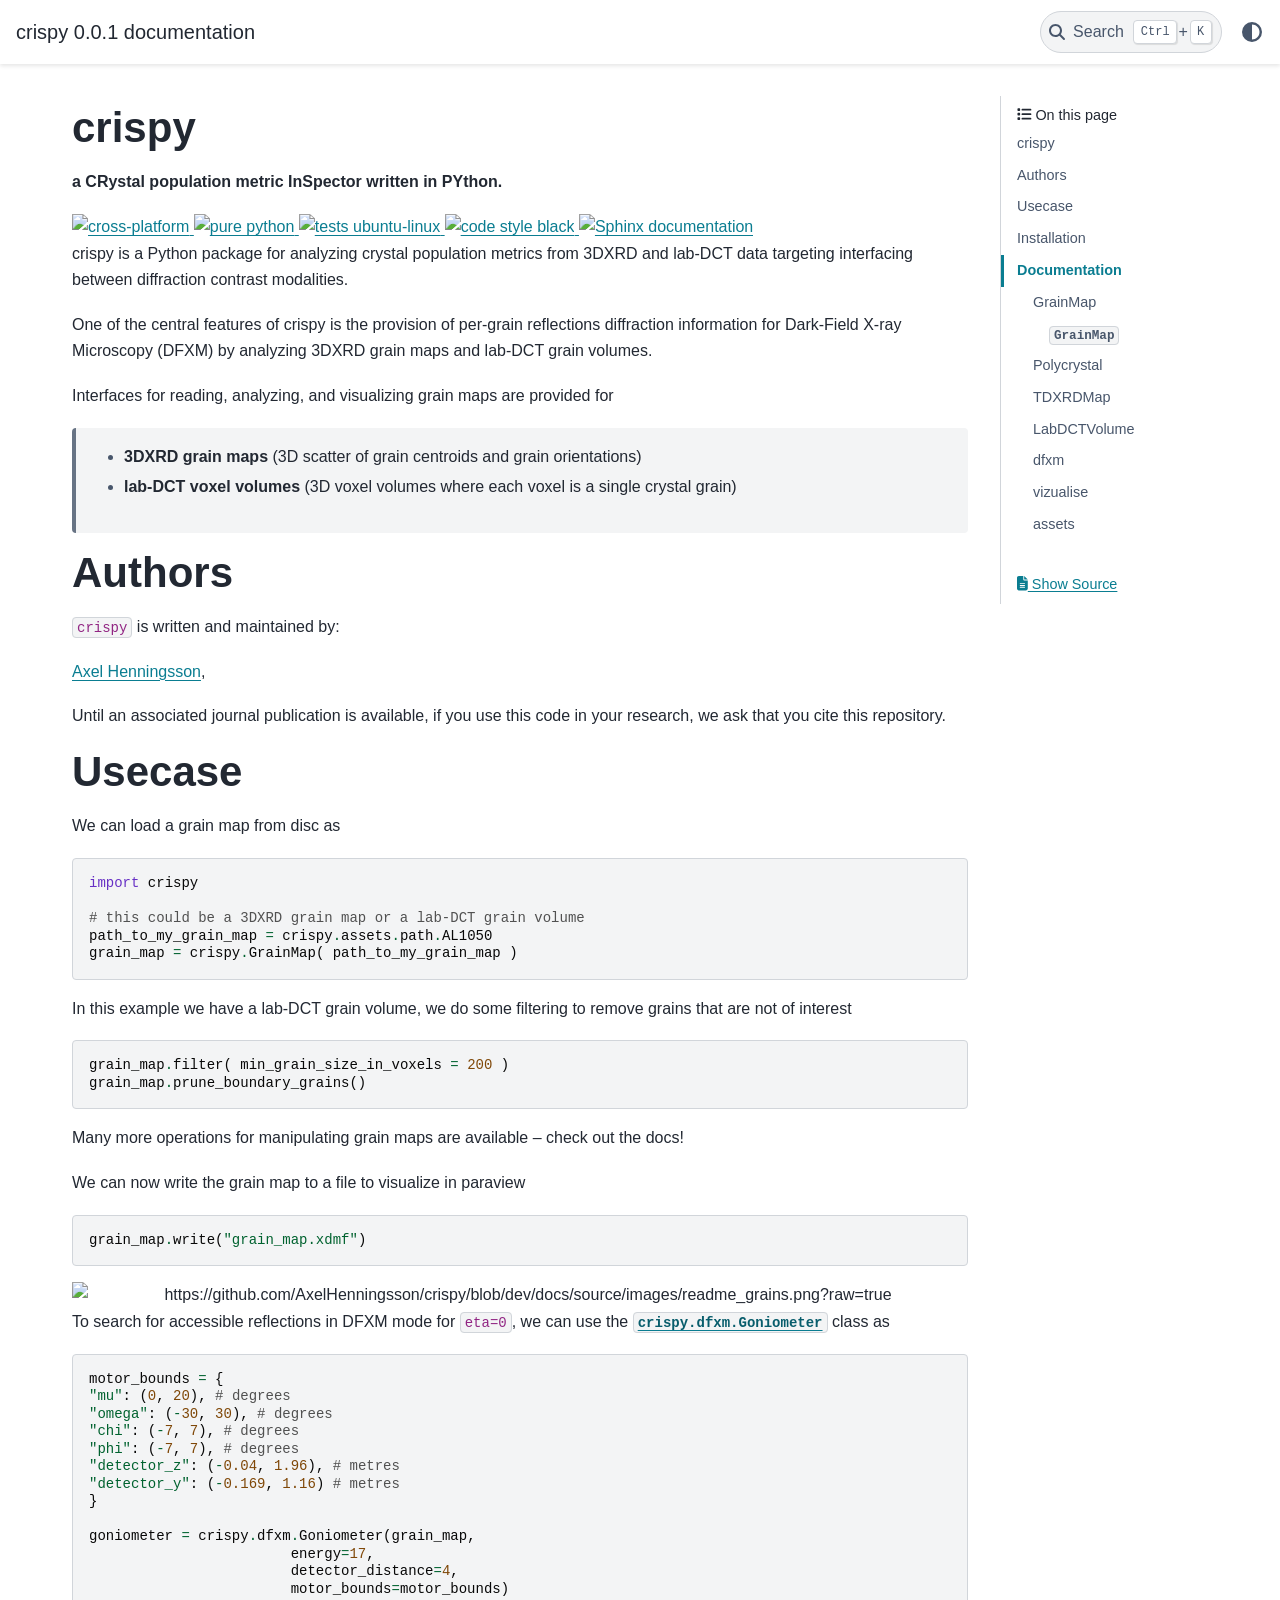
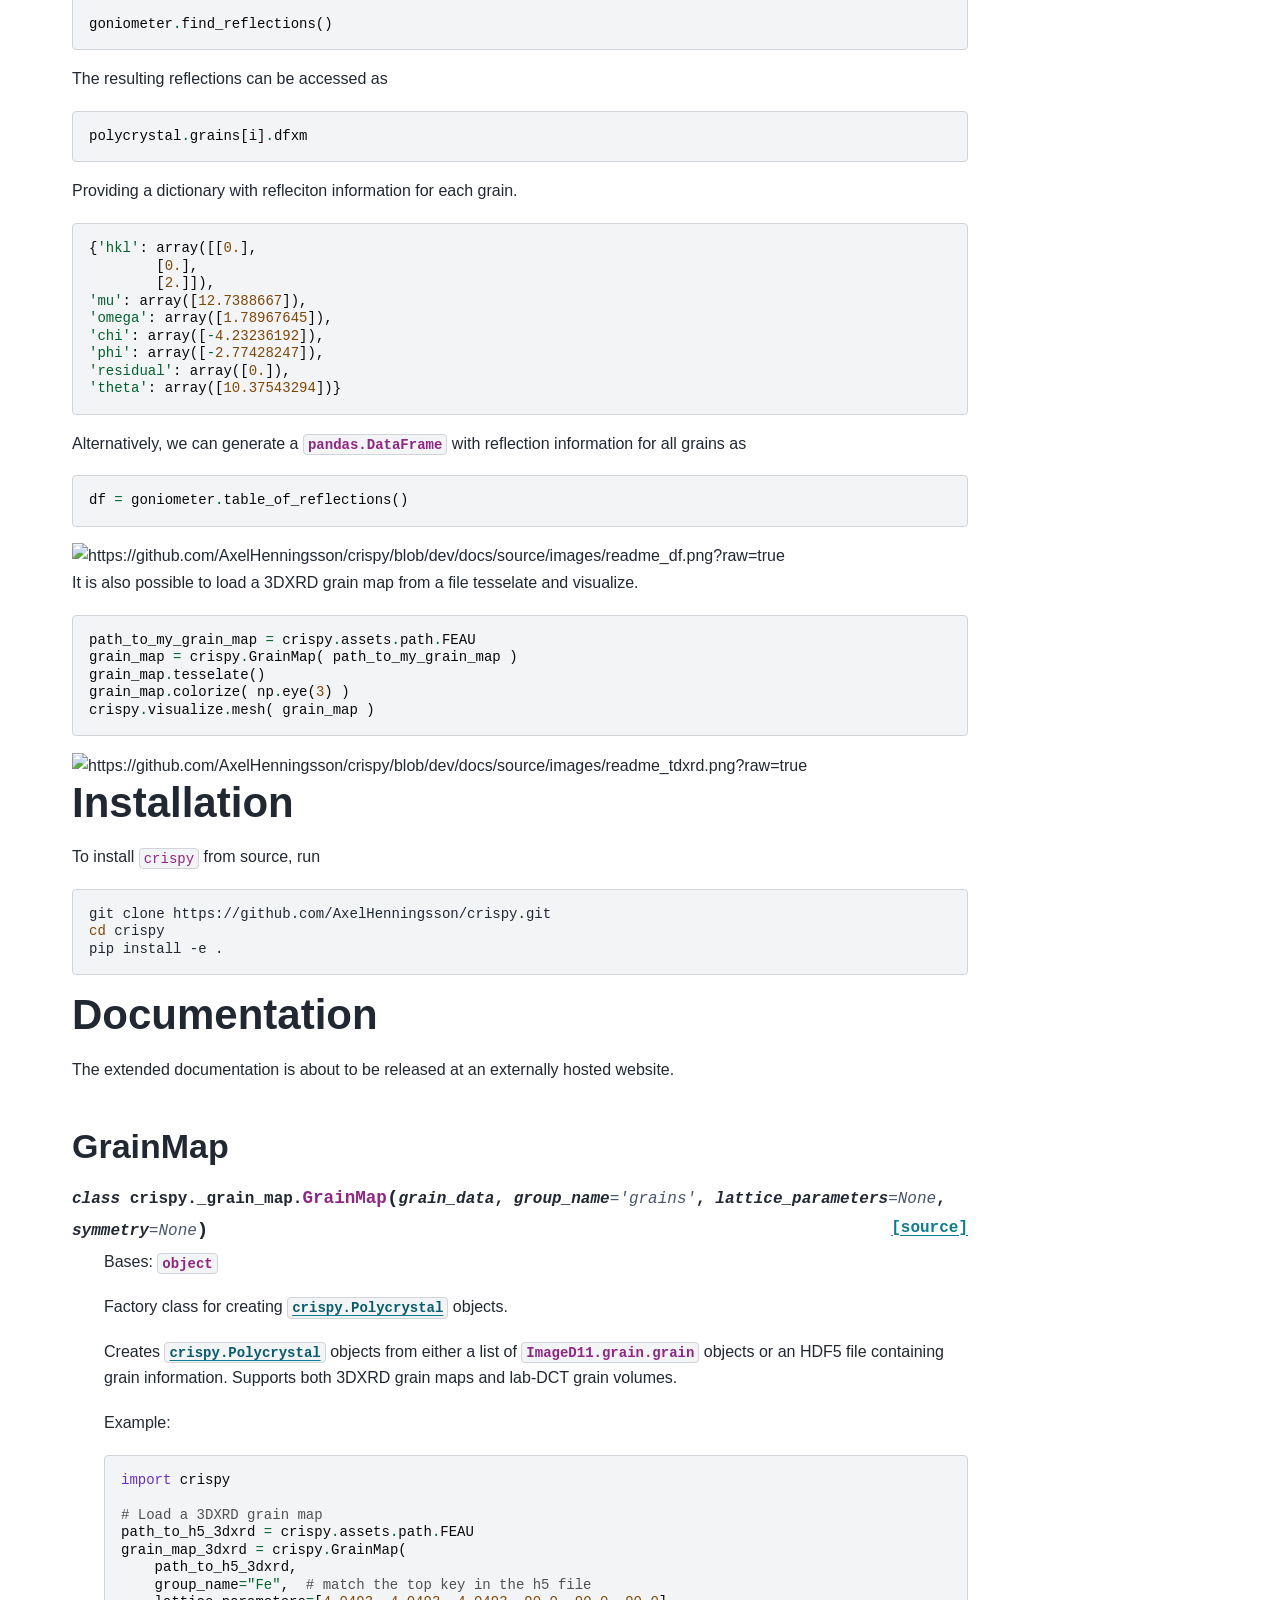
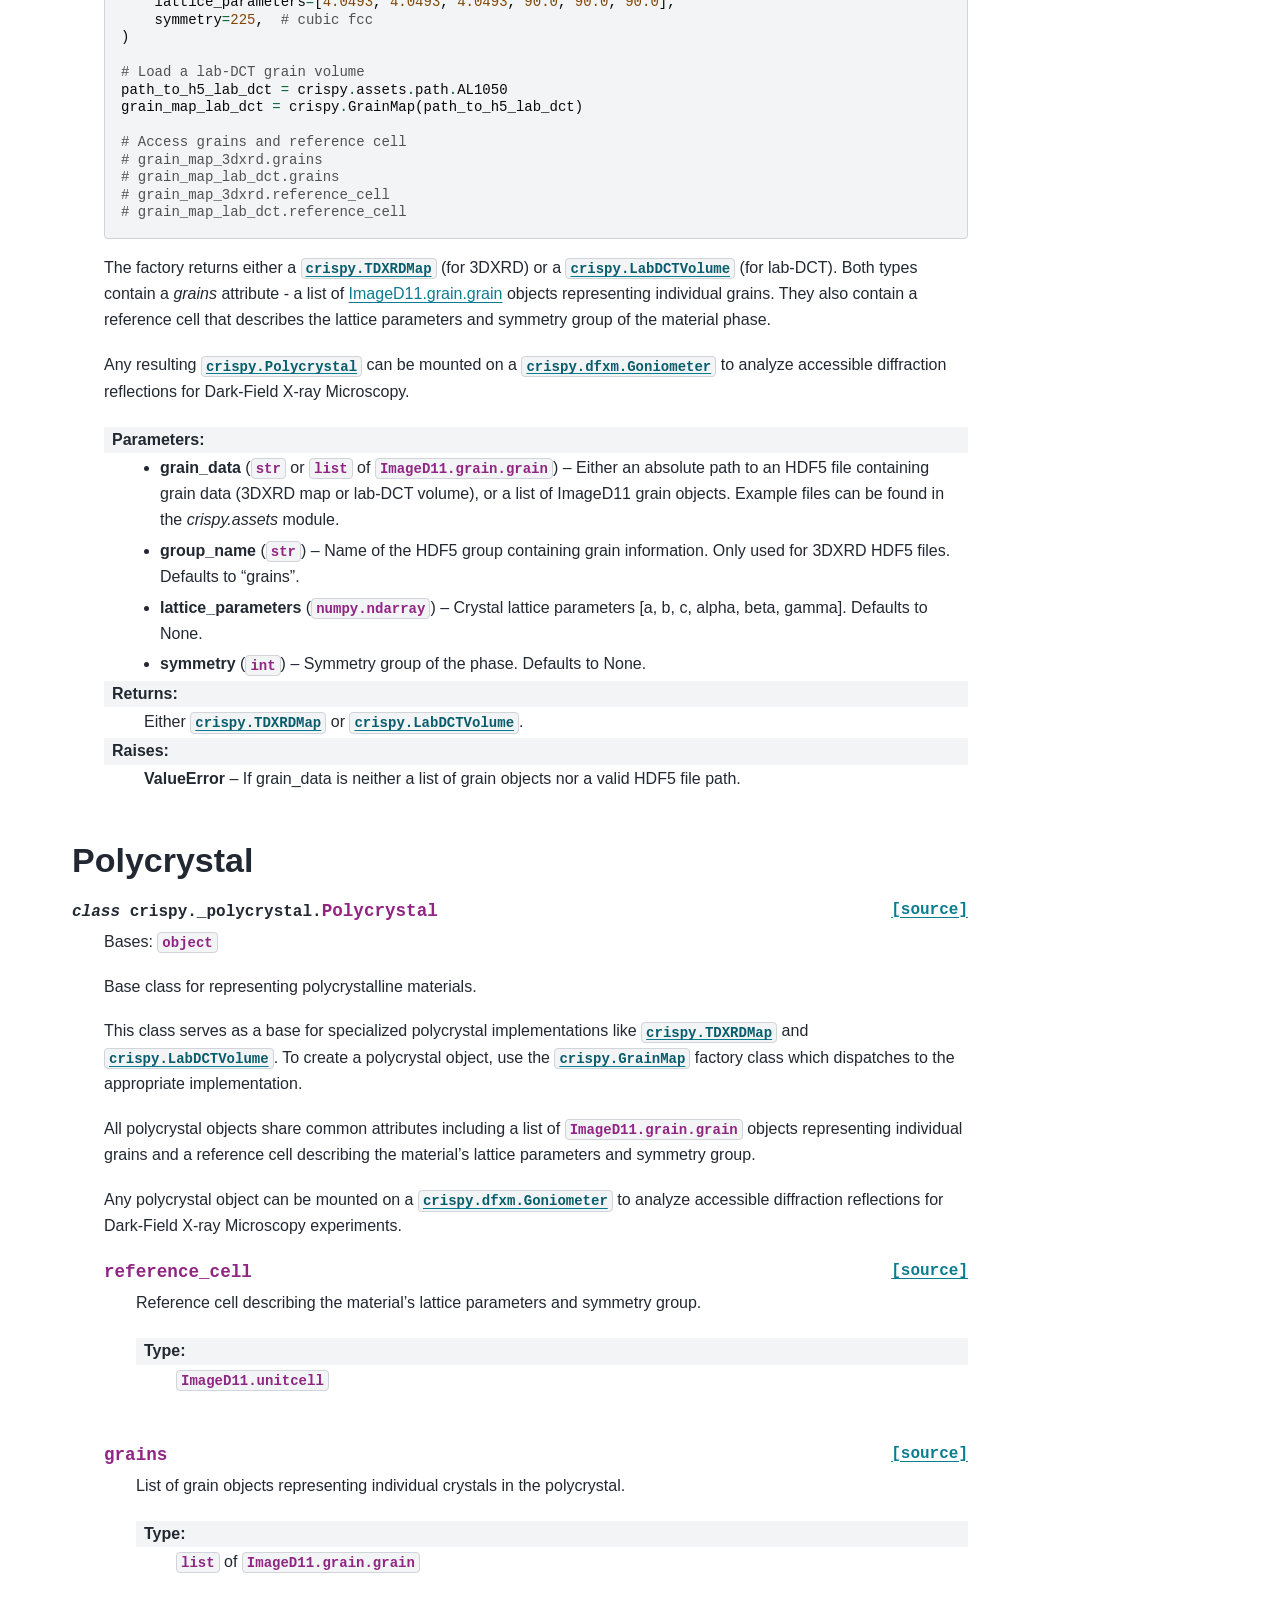
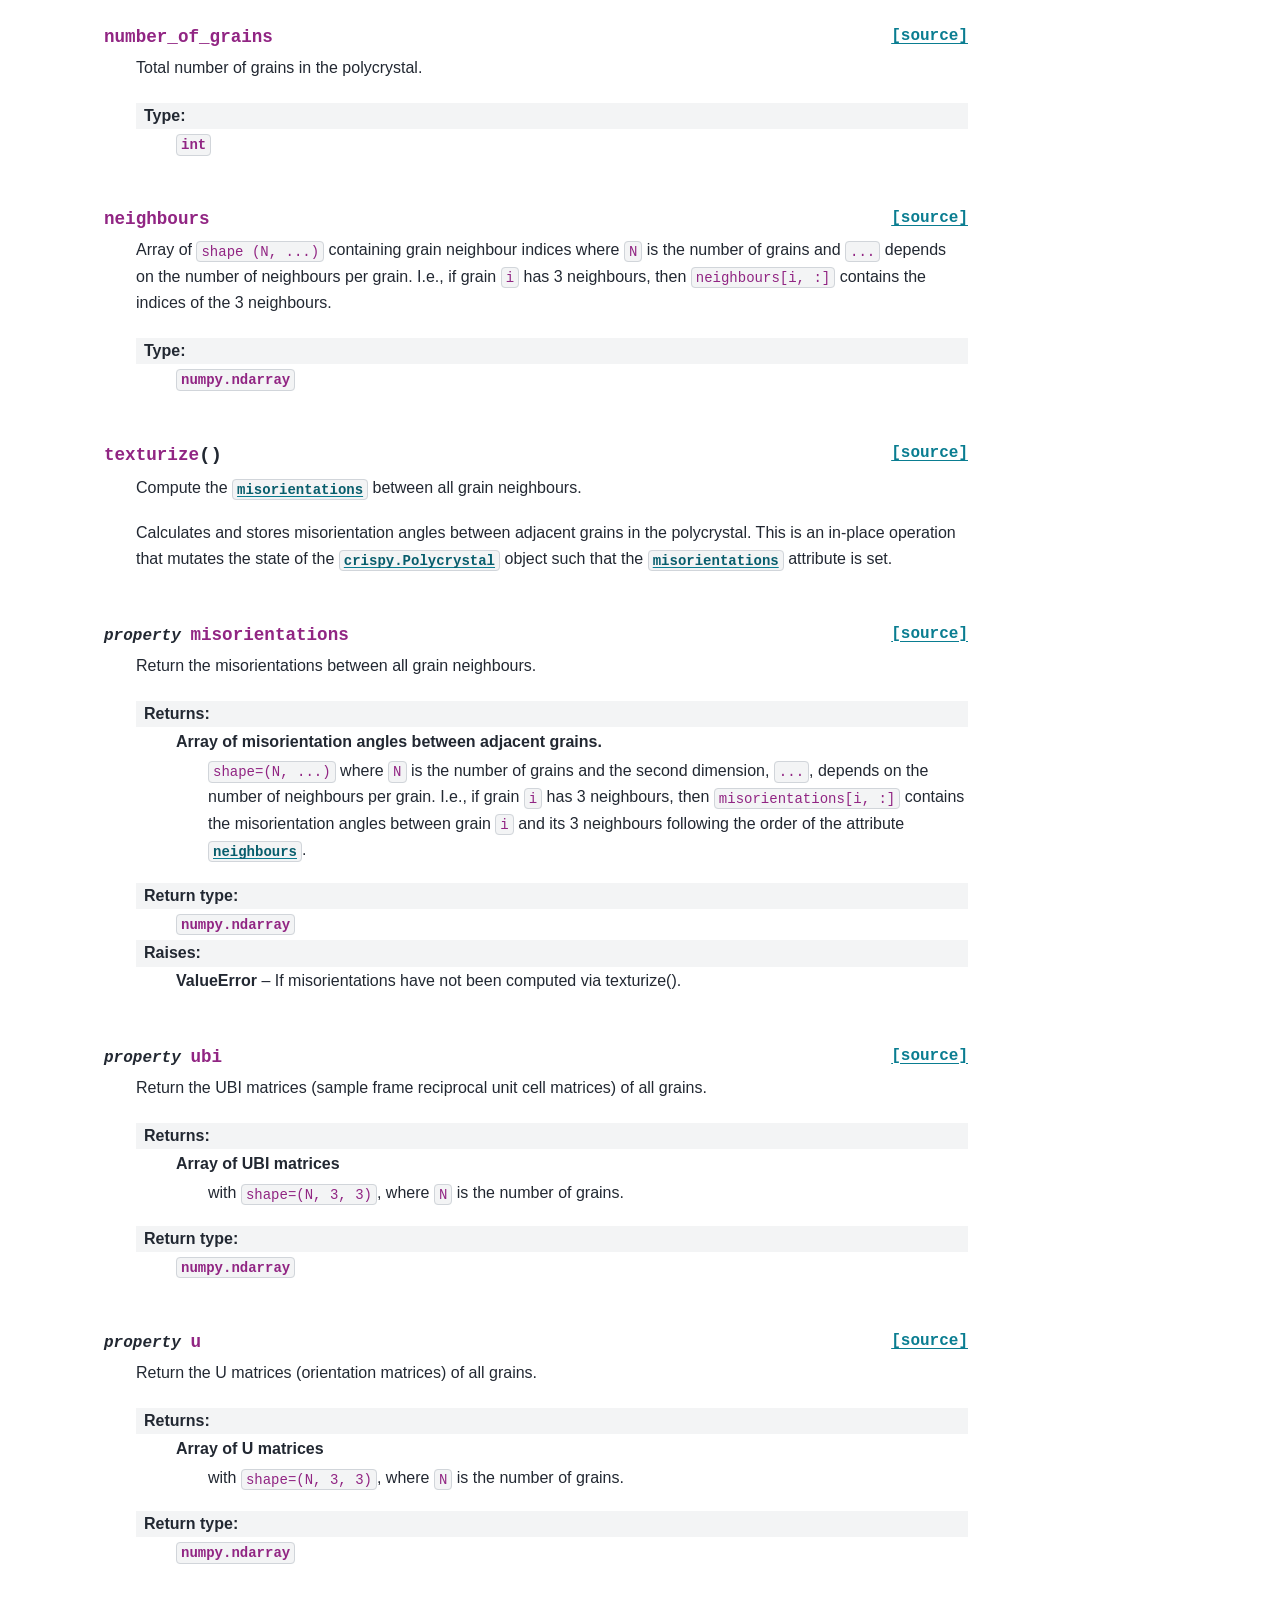
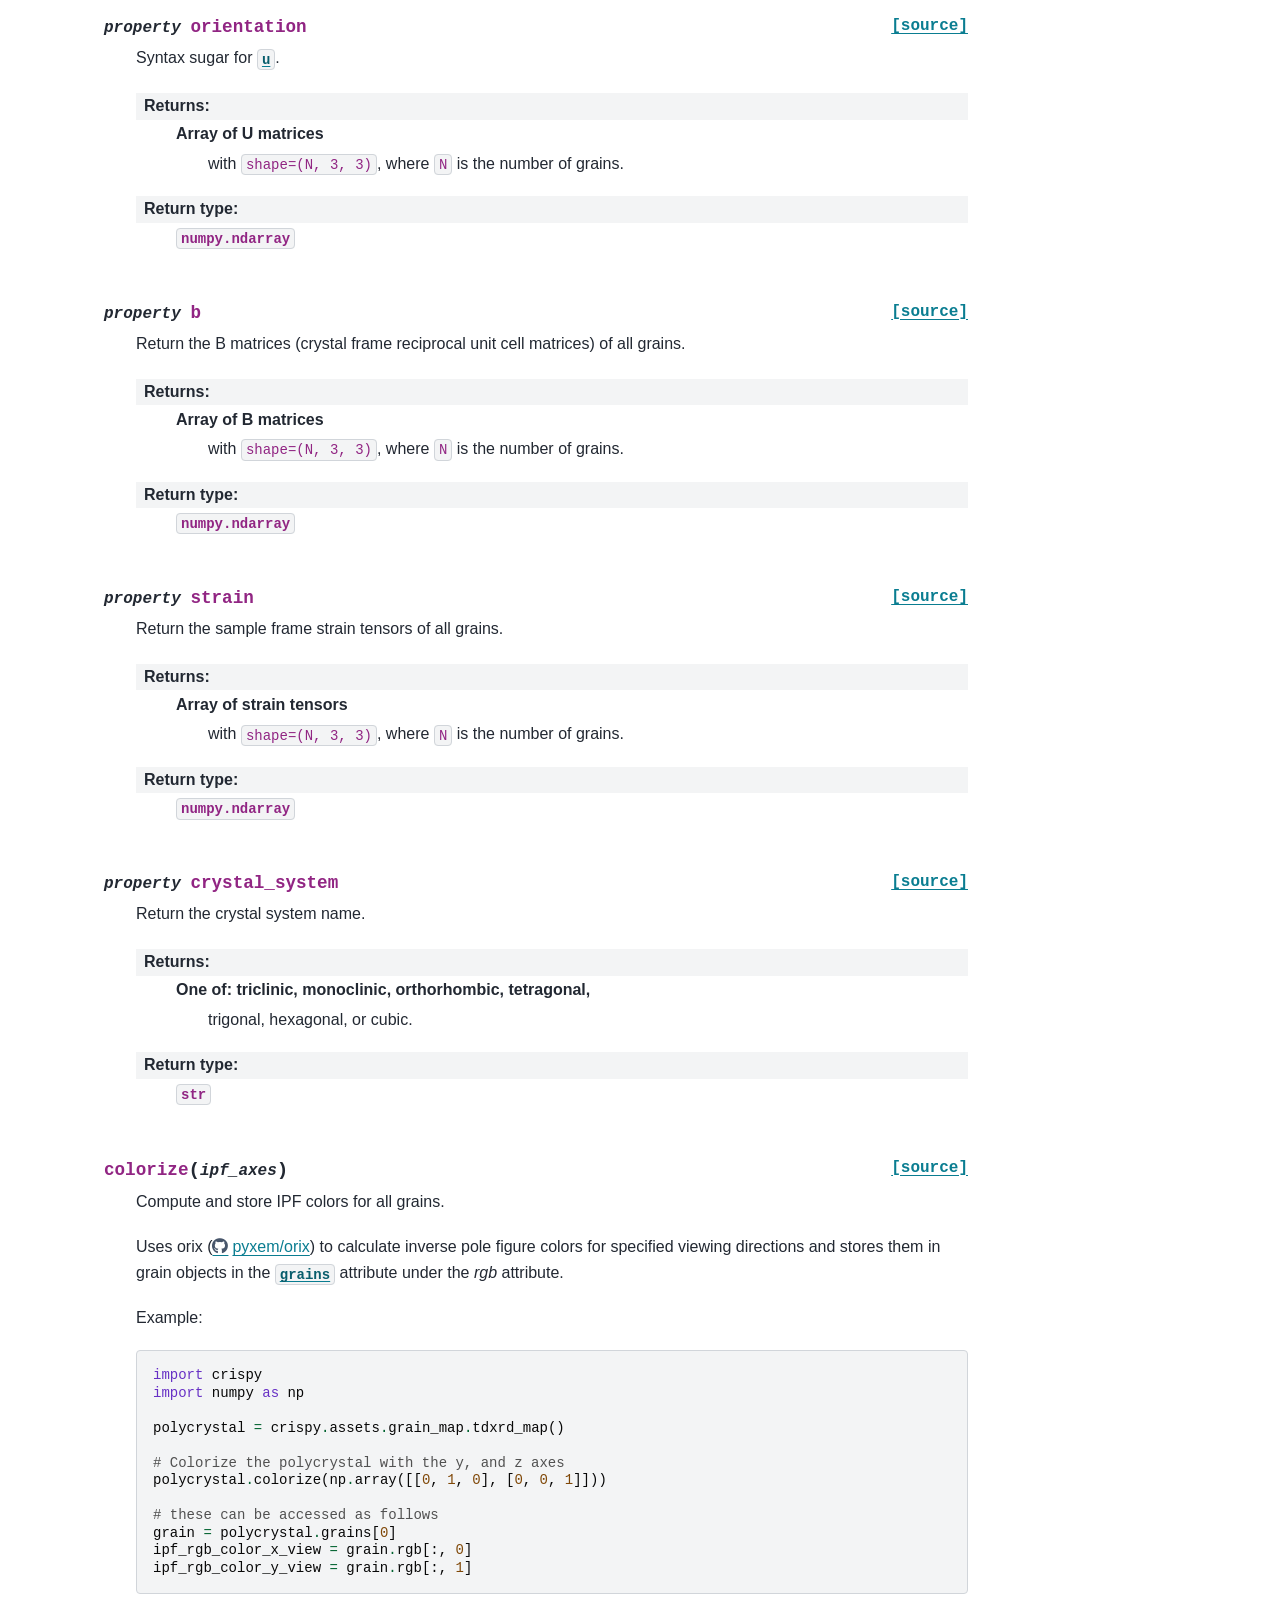
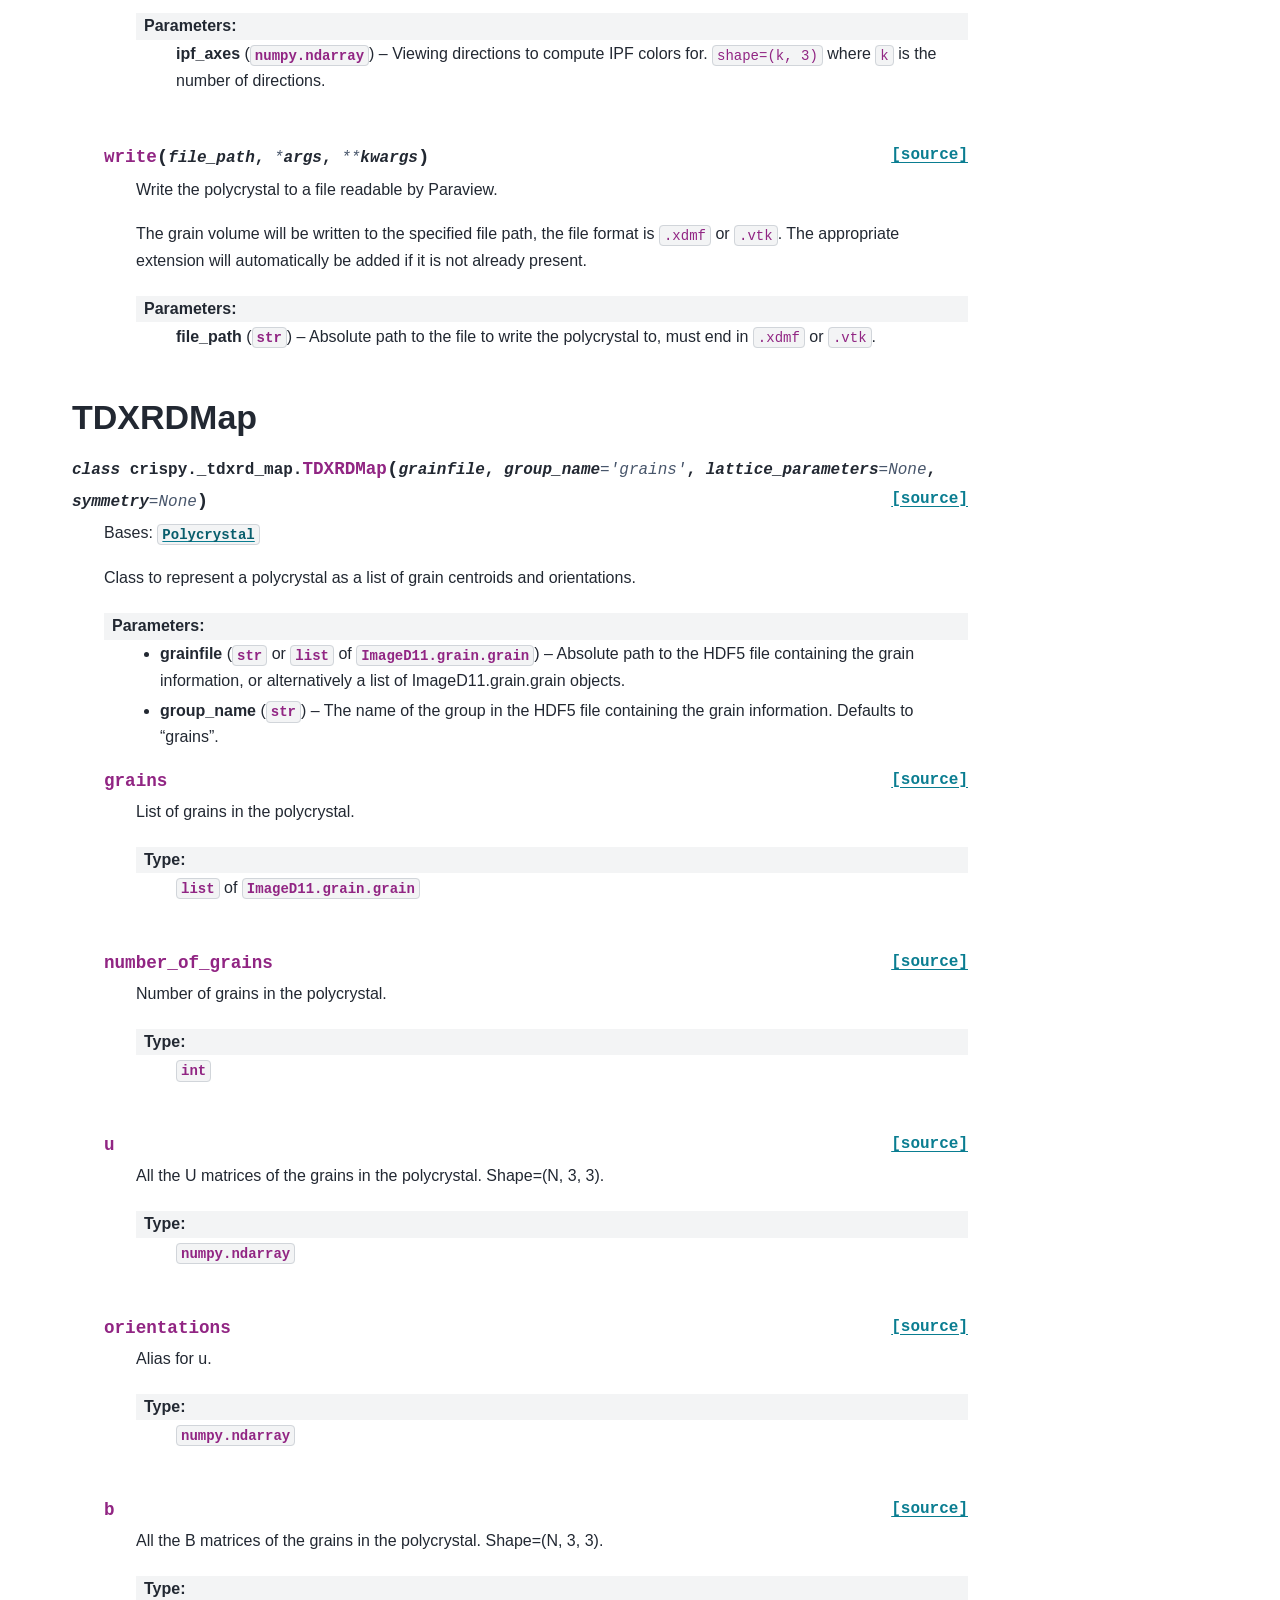
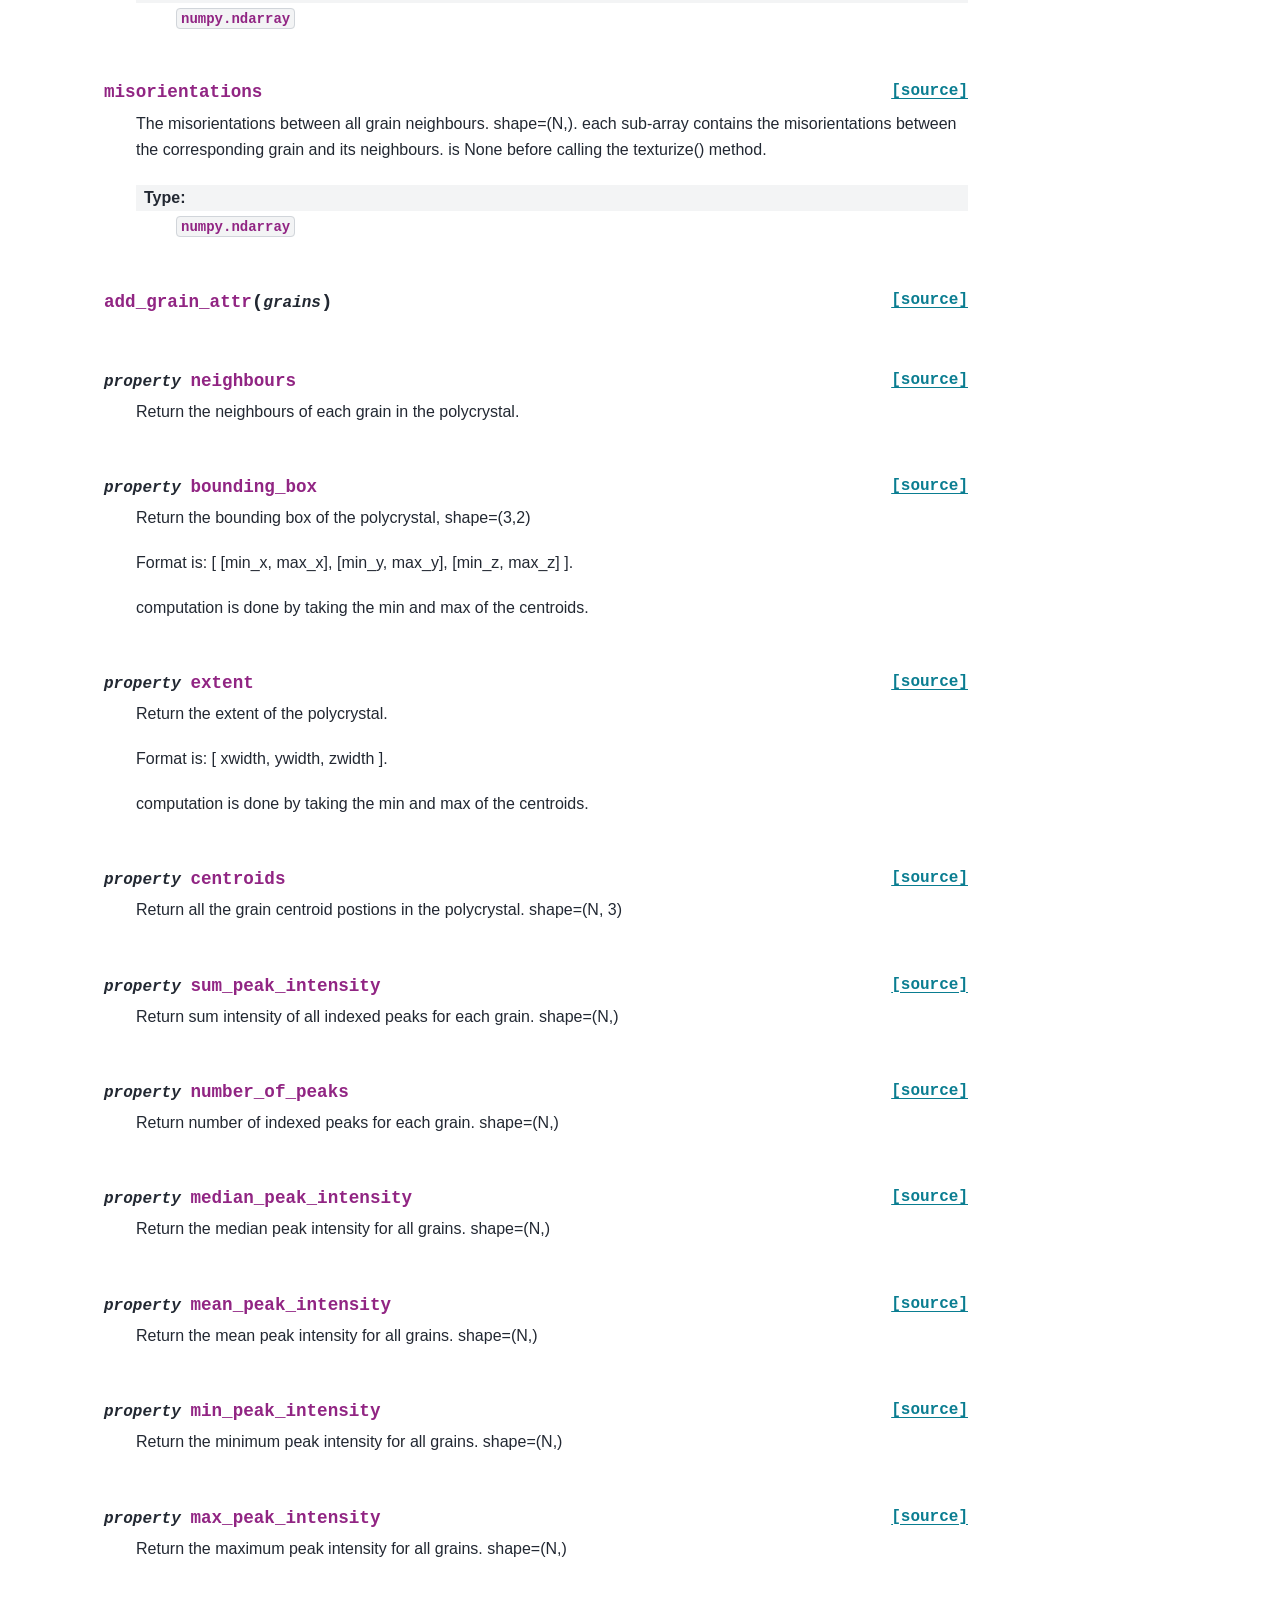
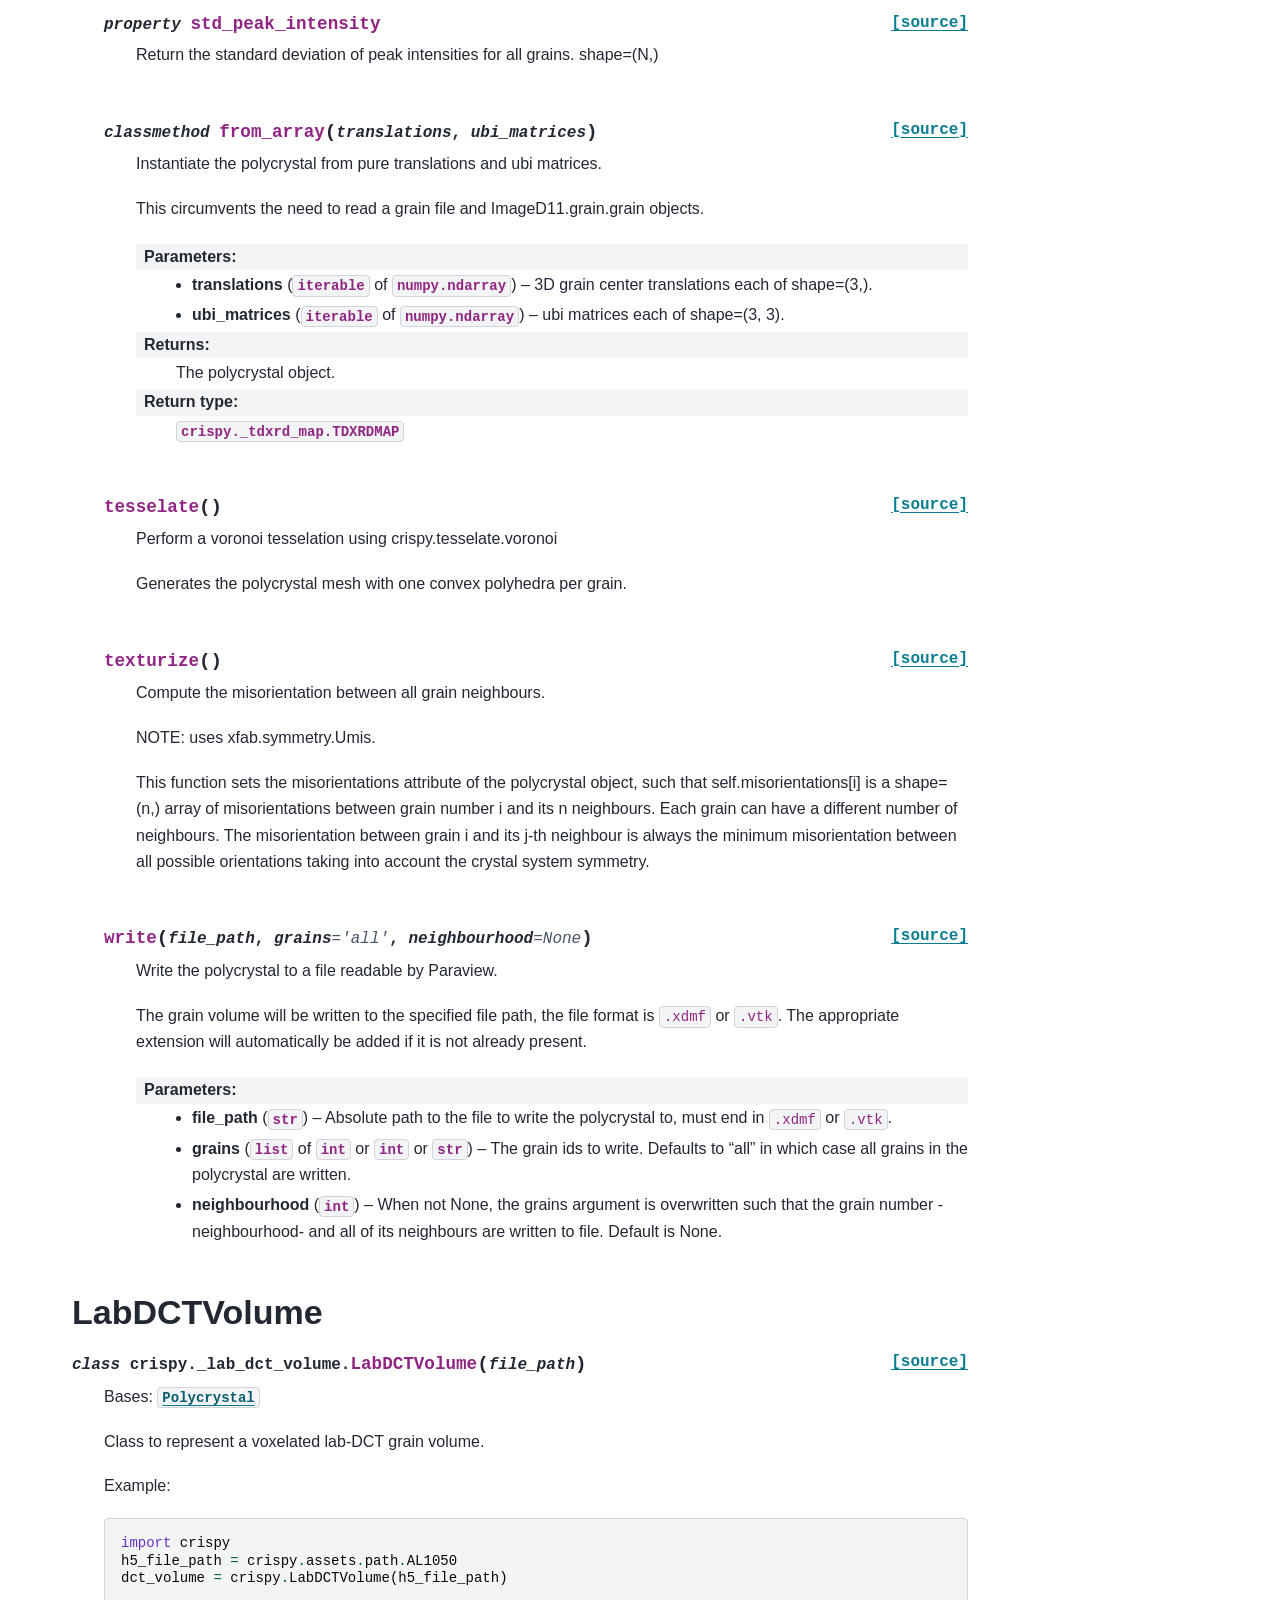
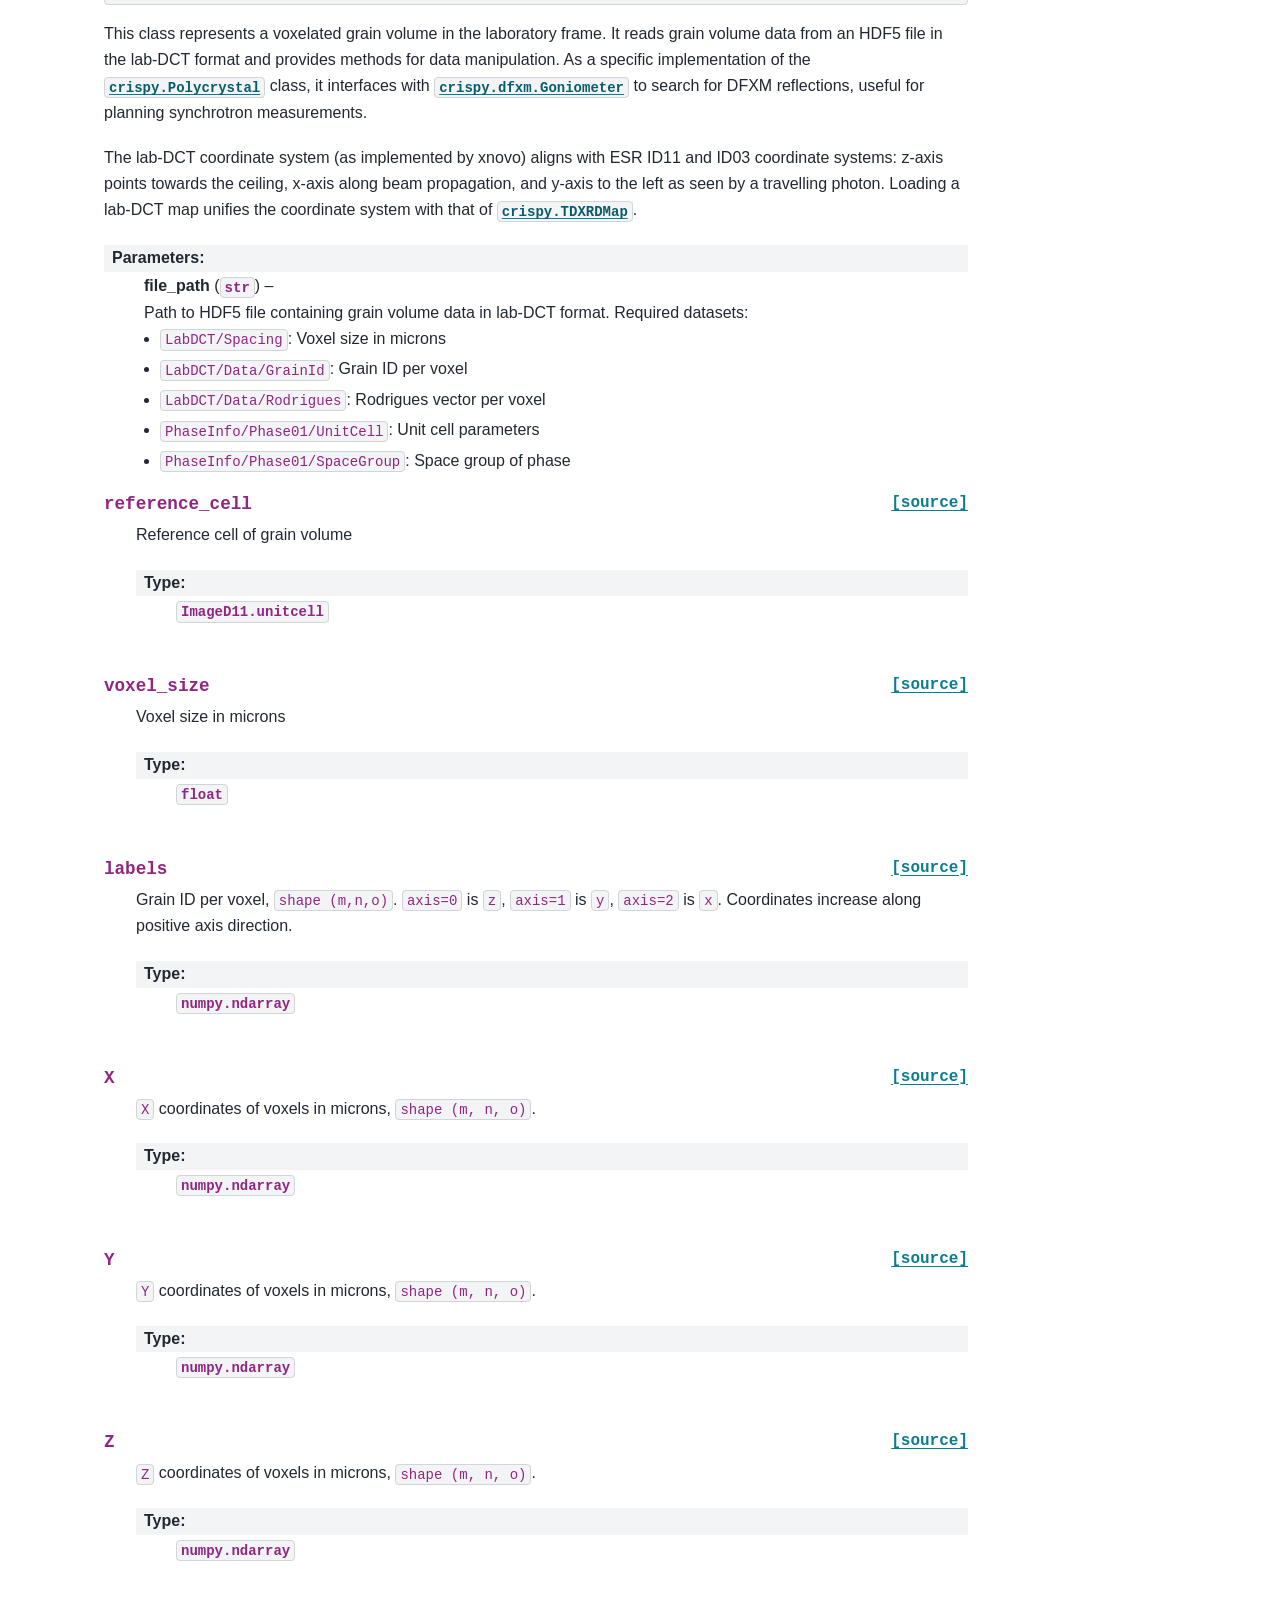
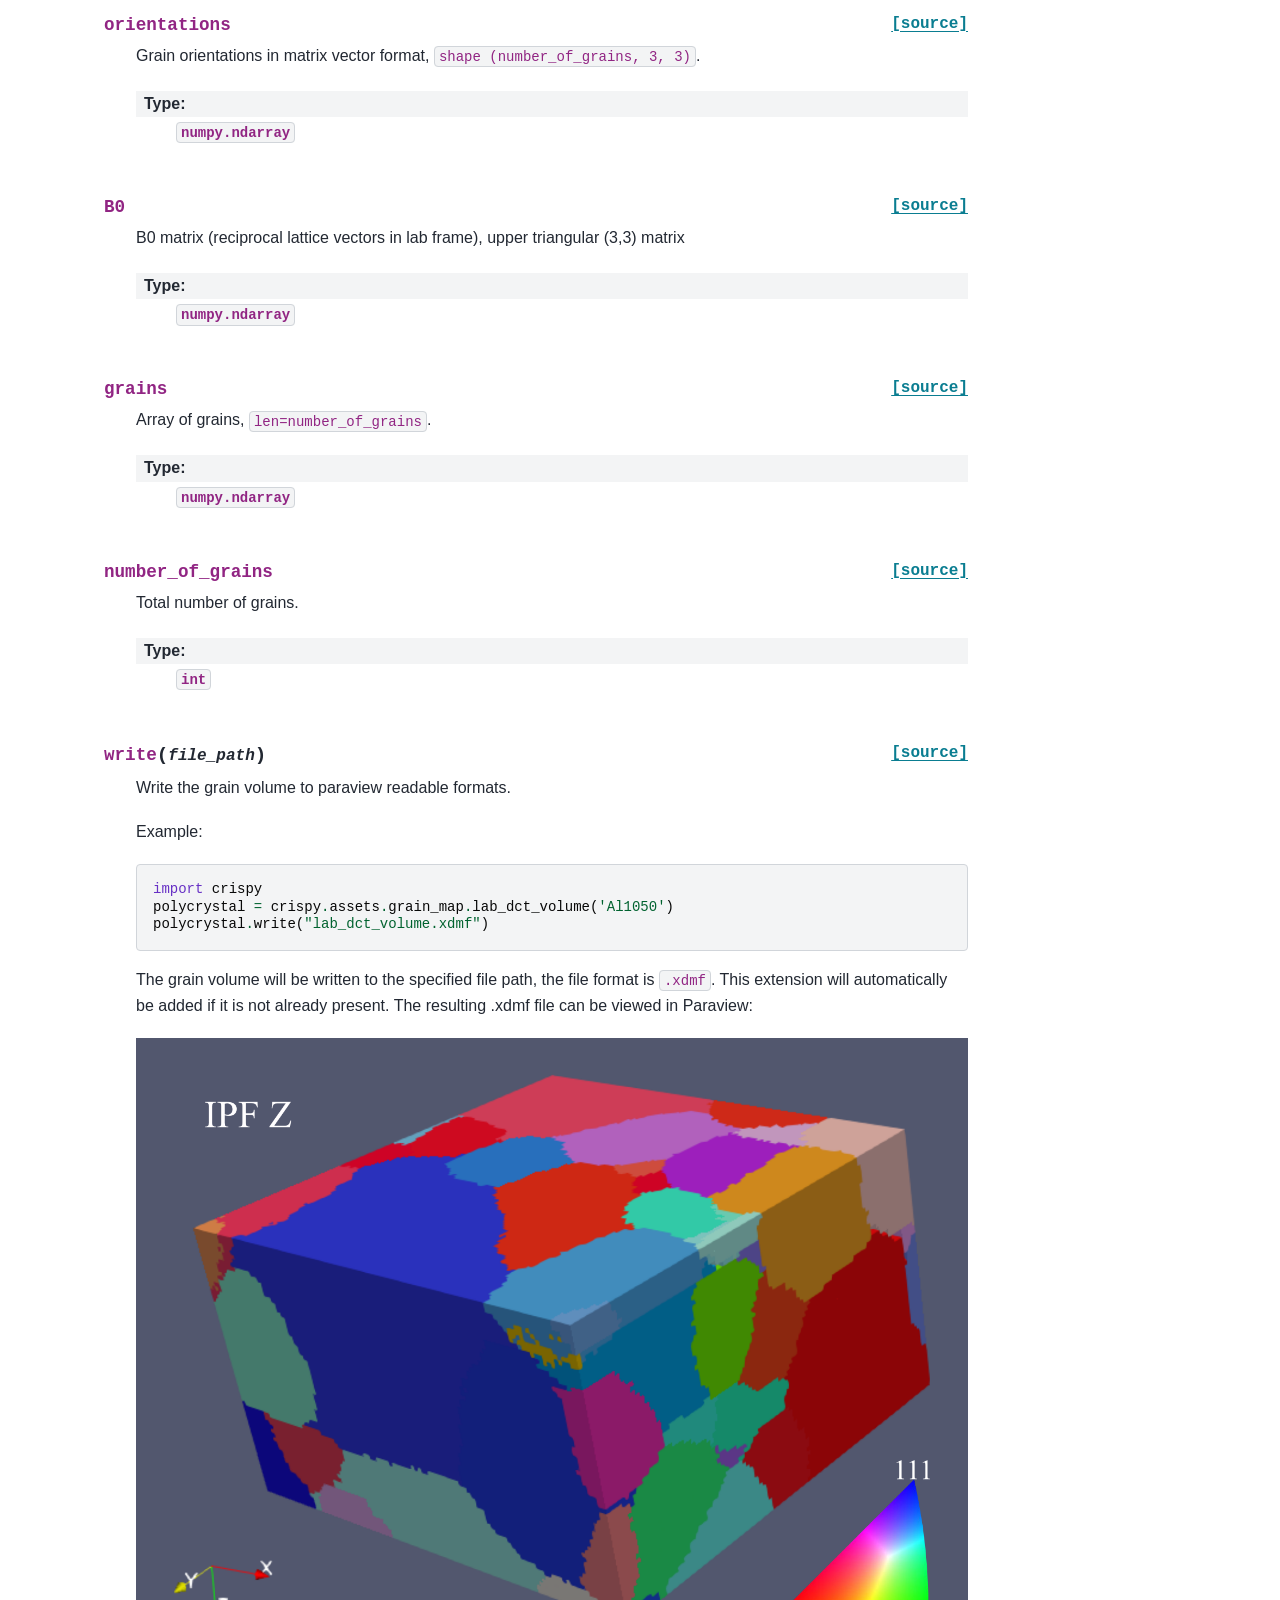
==== commit 5714ee41: "Landing page docs" ====
--- a/docs/index.html
+++ b/docs/index.html
@@ -8,7 +8,7 @@
     <meta charset="utf-8" />
     <meta name="viewport" content="width=device-width, initial-scale=1.0" /><meta name="viewport" content="width=device-width, initial-scale=1" />
 
-    <title>crispy - a CRystal population metric InSpector written in PYthon. &#8212; crispy 0.0.1 documentation</title>
+    <title>crispy &#8212; crispy 0.0.1 documentation</title>
   
   
   
@@ -249,8 +249,19 @@
                   
   <div class="toctree-wrapper compound">
 </div>
-<section id="crispy-a-crystal-population-metric-inspector-written-in-python">
-<h1>crispy - a CRystal population metric InSpector written in PYthon.<a class="headerlink" href="#crispy-a-crystal-population-metric-inspector-written-in-python" title="Link to this heading">#</a></h1>
+<section id="crispy">
+<h1>crispy<a class="headerlink" href="#crispy" title="Link to this heading">#</a></h1>
+<p><strong>a CRystal population metric InSpector written in PYthon.</strong></p>
+<a class="reference external image-reference" href="https://www.python.org/"><img alt="cross-platform" src="https://img.shields.io/badge/platform-cross--platform-brightgreen.svg" />
+</a>
+<a class="reference external image-reference" href="https://www.python.org/"><img alt="pure python" src="https://img.shields.io/badge/code-pure%20python-blue.svg" />
+</a>
+<a class="reference external image-reference" href="https://github.com/AxelHenningsson/crispy/actions/workflows/pytest-linux-py310.yml"><img alt="tests ubuntu-linux" src="https://github.com/AxelHenningsson/crispy/actions/workflows/pytest-linux-py310.yml/badge.svg" />
+</a>
+<a class="reference external image-reference" href="https://github.com/psf/black"><img alt="code style black" src="https://img.shields.io/badge/code%20style-black-000000.svg" />
+</a>
+<a class="reference external image-reference" href="https://axelhenningsson.github.io/darling/"><img alt="Sphinx documentation" src="https://img.shields.io/badge/docs-sphinx-blue.svg" />
+</a>
 <p>crispy is a Python package for analyzing crystal population metrics from 3DXRD and
 lab-DCT data targeting interfacing between diffraction contrast modalities.</p>
 <p>One of the central features of crispy is the provision of per-grain reflections
@@ -264,6 +275,12 @@
 </ul>
 </div></blockquote>
 </section>
+<section id="authors">
+<h1>Authors<a class="headerlink" href="#authors" title="Link to this heading">#</a></h1>
+<p><code class="docutils literal notranslate"><span class="pre">crispy</span></code> is written and maintained by:</p>
+<p><a class="reference external" href="https://github.com/AxelHenningsson">Axel Henningsson</a>,</p>
+<p>Until an associated journal publication is available, if you use this code in your research, we ask that you cite this repository.</p>
+</section>
 <section id="usecase">
 <h1>Usecase<a class="headerlink" href="#usecase" title="Link to this heading">#</a></h1>
 <p>We can load a grain map from disc as</p>
@@ -284,7 +301,7 @@
 <div class="highlight-python notranslate"><div class="highlight"><pre><span></span><span class="n">grain_map</span><span class="o">.</span><span class="n">write</span><span class="p">(</span><span class="s2">&quot;grain_map.xdmf&quot;</span><span class="p">)</span>
 </pre></div>
 </div>
-<img alt="_images/readme_grains.png" src="_images/readme_grains.png" />
+<img alt="https://github.com/AxelHenningsson/crispy/blob/dev/docs/source/images/readme_grains.png?raw=true" class="align-center" src="https://github.com/AxelHenningsson/crispy/blob/dev/docs/source/images/readme_grains.png?raw=true" />
 <p>To search for accessible reflections in DFXM mode for <code class="docutils literal notranslate"><span class="pre">eta=0</span></code>, we can use the <a class="reference internal" href="#crispy.dfxm.Goniometer" title="crispy.dfxm.Goniometer"><code class="xref py py-obj docutils literal notranslate"><span class="pre">crispy.dfxm.Goniometer</span></code></a> class as</p>
 <div class="highlight-python notranslate"><div class="highlight"><pre><span></span><span class="n">motor_bounds</span> <span class="o">=</span> <span class="p">{</span>
 <span class="s2">&quot;mu&quot;</span><span class="p">:</span> <span class="p">(</span><span class="mi">0</span><span class="p">,</span> <span class="mi">20</span><span class="p">),</span> <span class="c1"># degrees</span>
@@ -323,7 +340,7 @@
 <div class="highlight-python notranslate"><div class="highlight"><pre><span></span><span class="n">df</span> <span class="o">=</span> <span class="n">goniometer</span><span class="o">.</span><span class="n">table_of_reflections</span><span class="p">()</span>
 </pre></div>
 </div>
-<img alt="_images/readme_df.png" src="_images/readme_df.png" />
+<img alt="https://github.com/AxelHenningsson/crispy/blob/dev/docs/source/images/readme_df.png?raw=true" src="https://github.com/AxelHenningsson/crispy/blob/dev/docs/source/images/readme_df.png?raw=true" />
 <p>It is also possible to load a 3DXRD grain map from a file tesselate and visualize.</p>
 <div class="highlight-python notranslate"><div class="highlight"><pre><span></span><span class="n">path_to_my_grain_map</span> <span class="o">=</span> <span class="n">crispy</span><span class="o">.</span><span class="n">assets</span><span class="o">.</span><span class="n">path</span><span class="o">.</span><span class="n">FEAU</span>
 <span class="n">grain_map</span> <span class="o">=</span> <span class="n">crispy</span><span class="o">.</span><span class="n">GrainMap</span><span class="p">(</span> <span class="n">path_to_my_grain_map</span> <span class="p">)</span>
@@ -332,7 +349,7 @@
 <span class="n">crispy</span><span class="o">.</span><span class="n">visualize</span><span class="o">.</span><span class="n">mesh</span><span class="p">(</span> <span class="n">grain_map</span> <span class="p">)</span>
 </pre></div>
 </div>
-<img alt="_images/readme_tdxrd.png" src="_images/readme_tdxrd.png" />
+<img alt="https://github.com/AxelHenningsson/crispy/blob/dev/docs/source/images/readme_tdxrd.png?raw=true" src="https://github.com/AxelHenningsson/crispy/blob/dev/docs/source/images/readme_tdxrd.png?raw=true" />
 </section>
 <section id="installation">
 <h1>Installation<a class="headerlink" href="#installation" title="Link to this heading">#</a></h1>
@@ -1681,7 +1698,8 @@
   </div>
   <nav class="bd-toc-nav page-toc" aria-labelledby="pst-page-navigation-heading-2">
     <ul class="visible nav section-nav flex-column">
-<li class="toc-h1 nav-item toc-entry"><a class="reference internal nav-link" href="#">crispy - a CRystal population metric InSpector written in PYthon.</a></li>
+<li class="toc-h1 nav-item toc-entry"><a class="reference internal nav-link" href="#">crispy</a></li>
+<li class="toc-h1 nav-item toc-entry"><a class="reference internal nav-link" href="#authors">Authors</a></li>
 <li class="toc-h1 nav-item toc-entry"><a class="reference internal nav-link" href="#usecase">Usecase</a></li>
 <li class="toc-h1 nav-item toc-entry"><a class="reference internal nav-link" href="#installation">Installation</a></li>
 <li class="toc-h1 nav-item toc-entry"><a class="reference internal nav-link" href="#documentation">Documentation</a><ul class="visible nav section-nav flex-column">
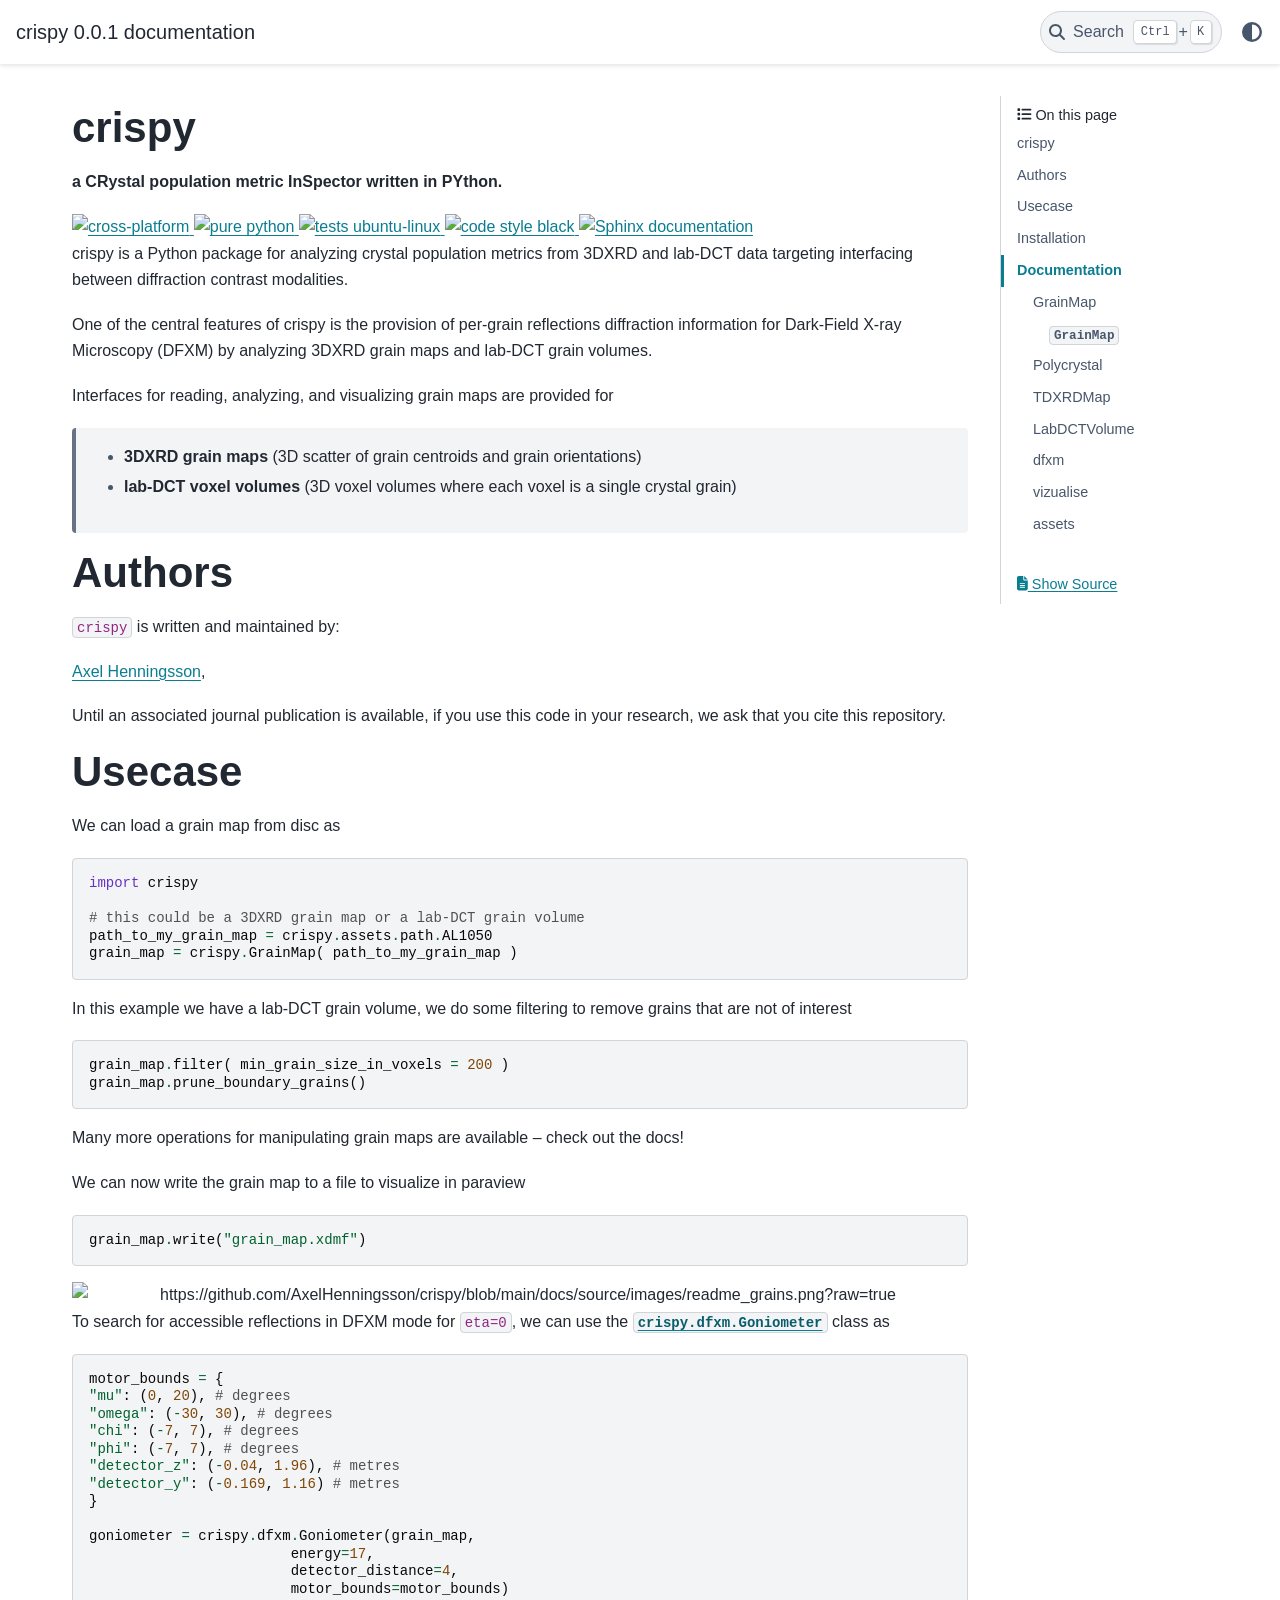
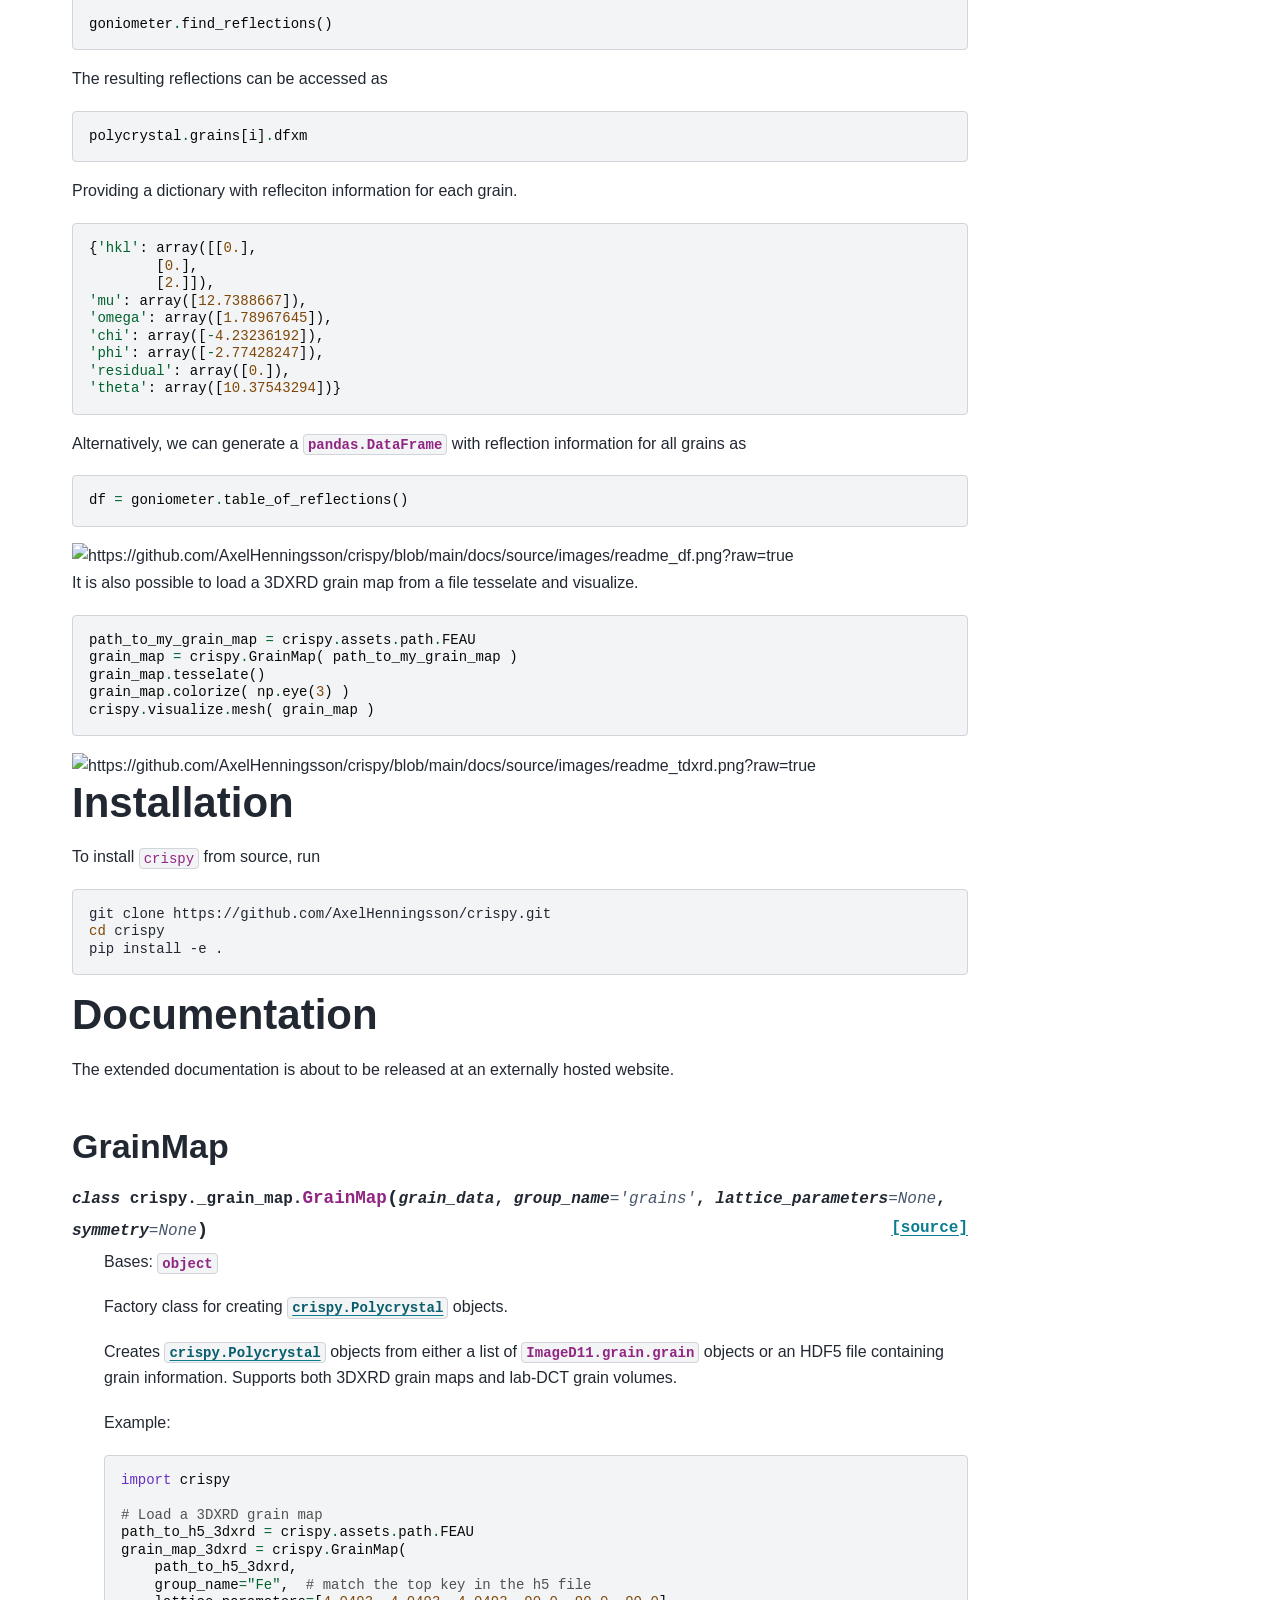
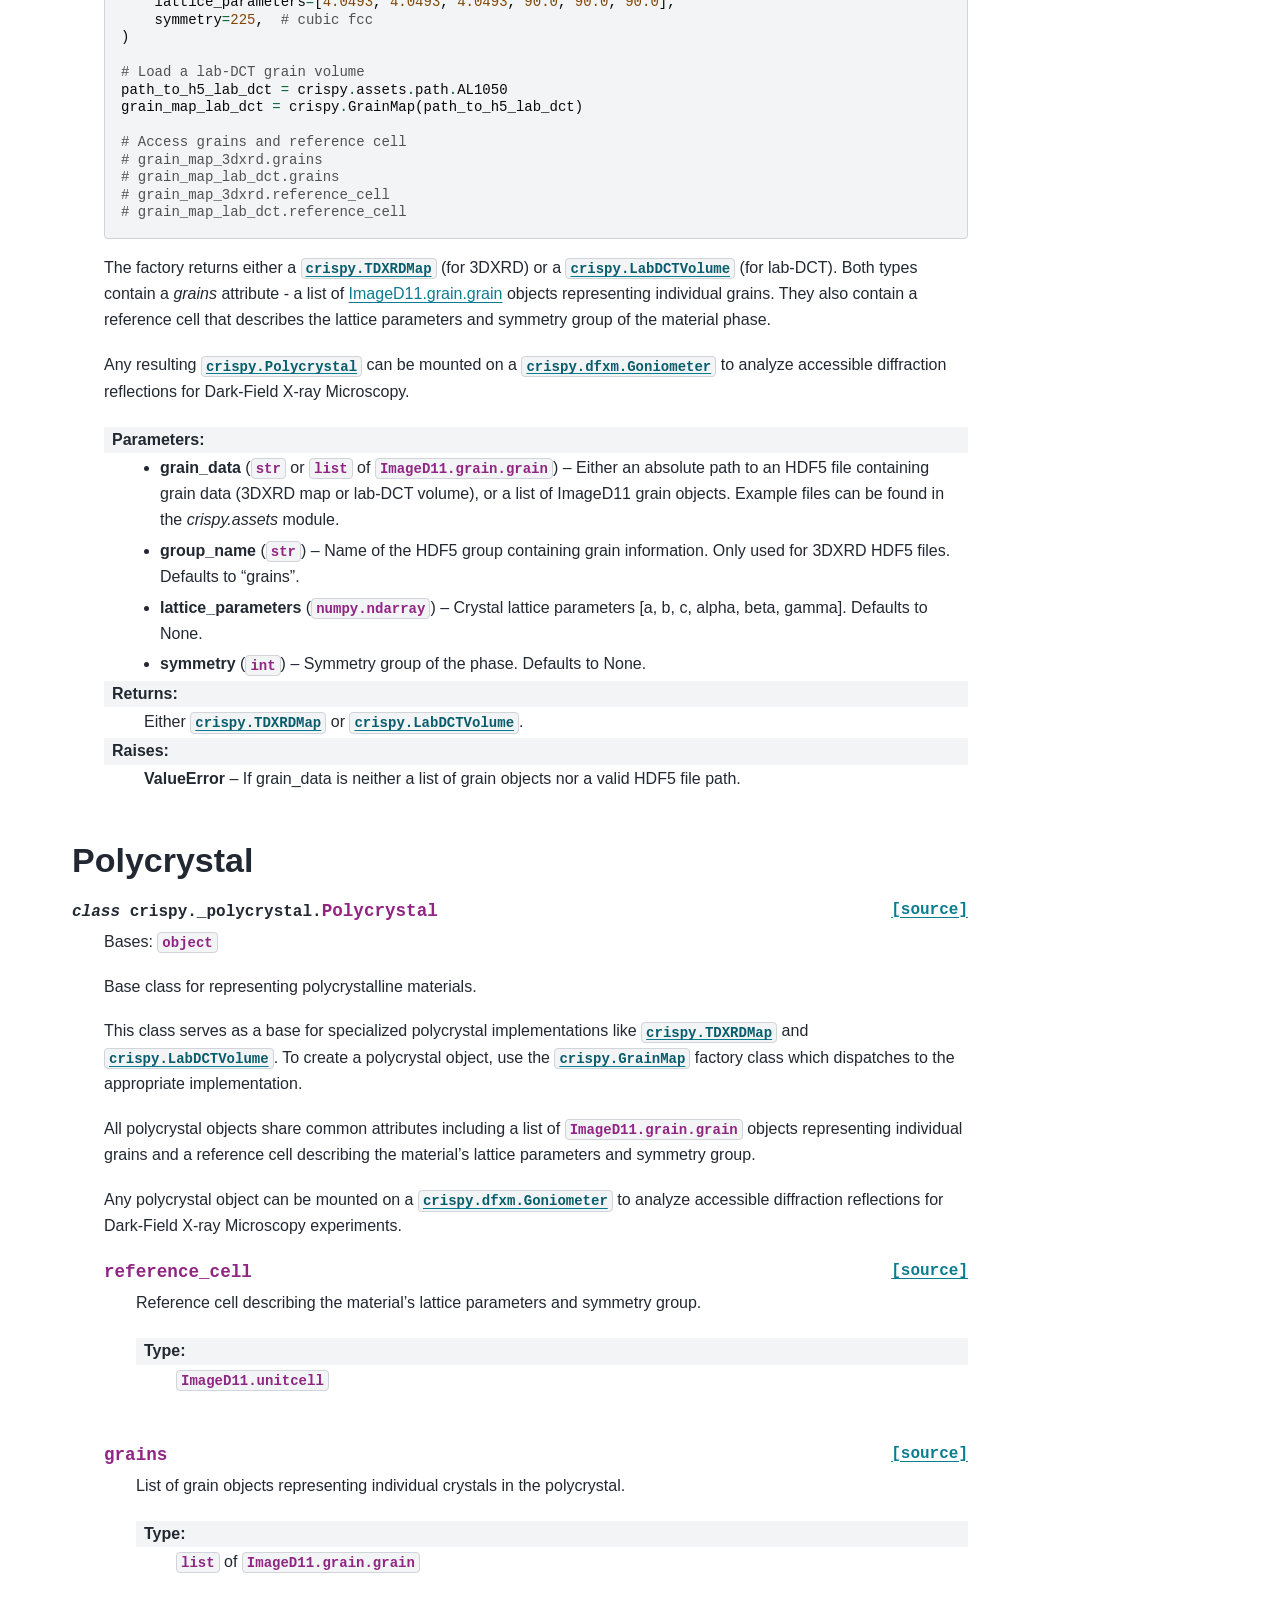
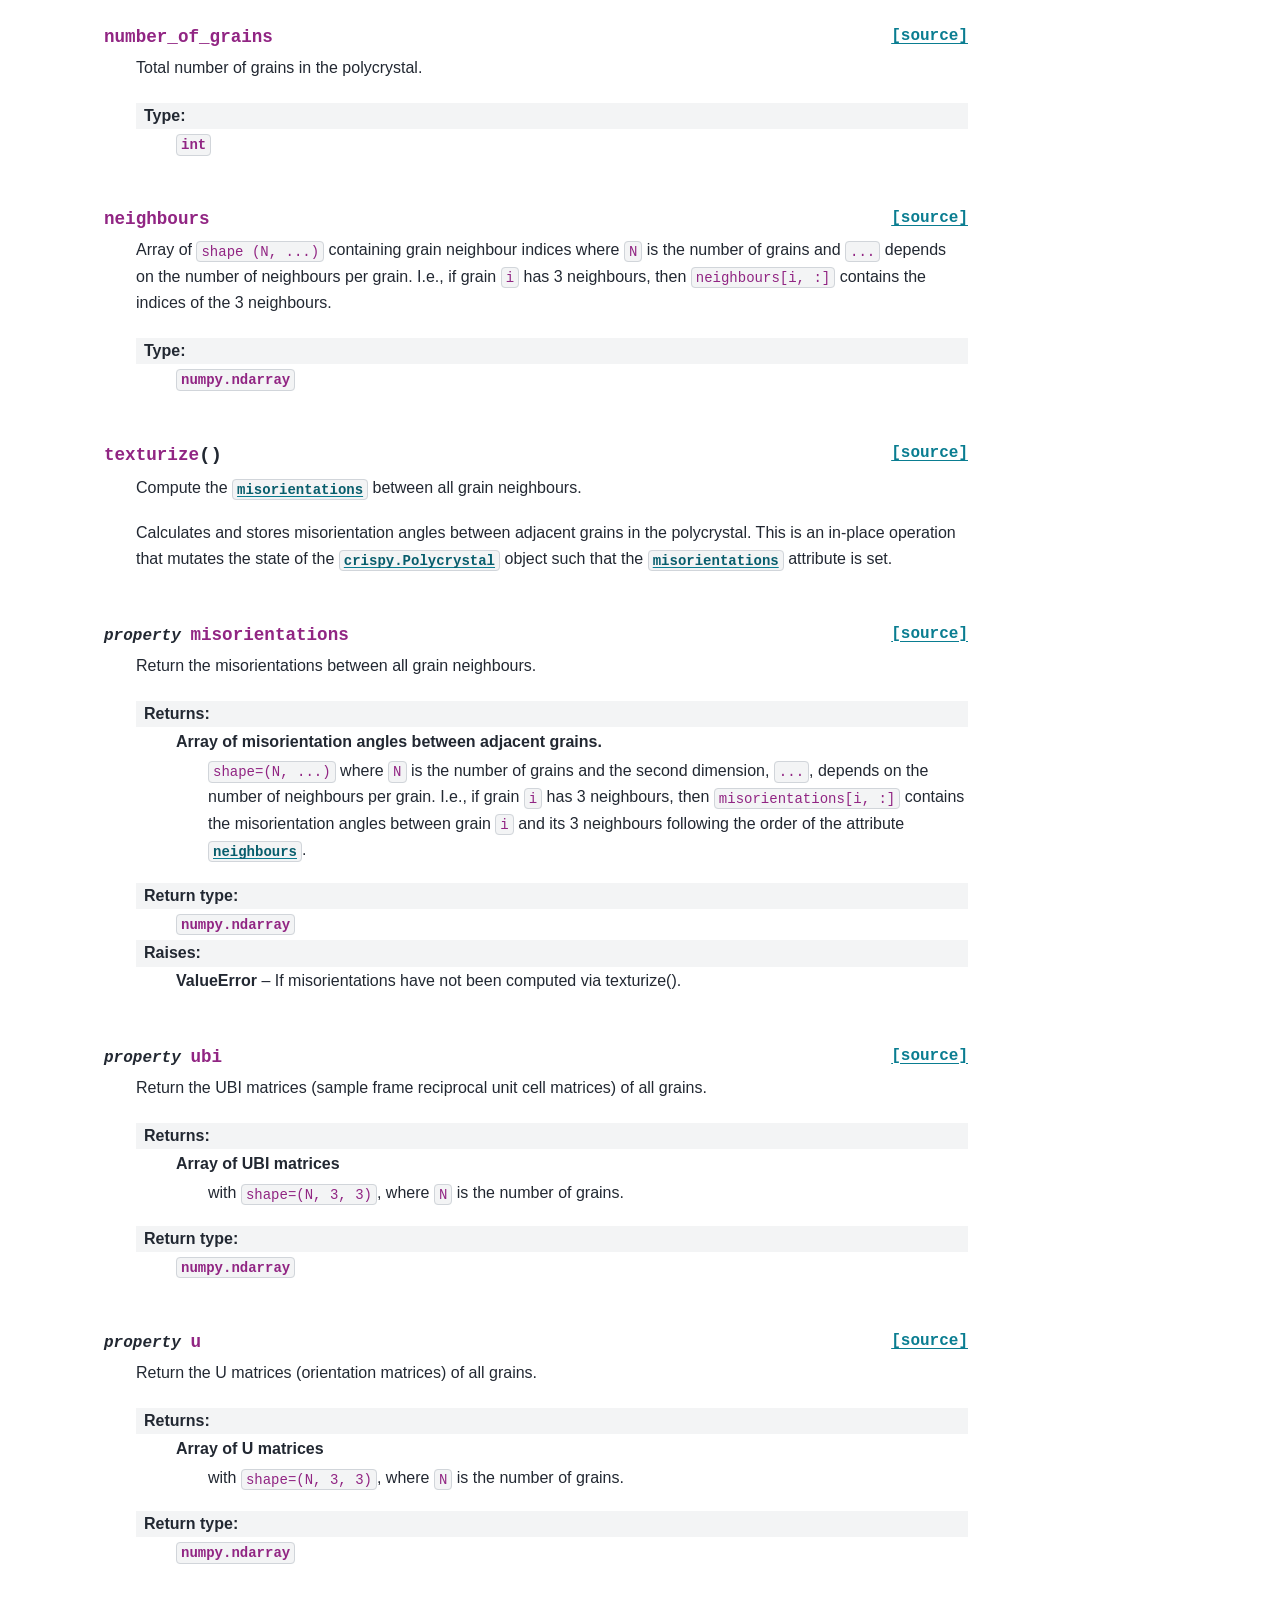
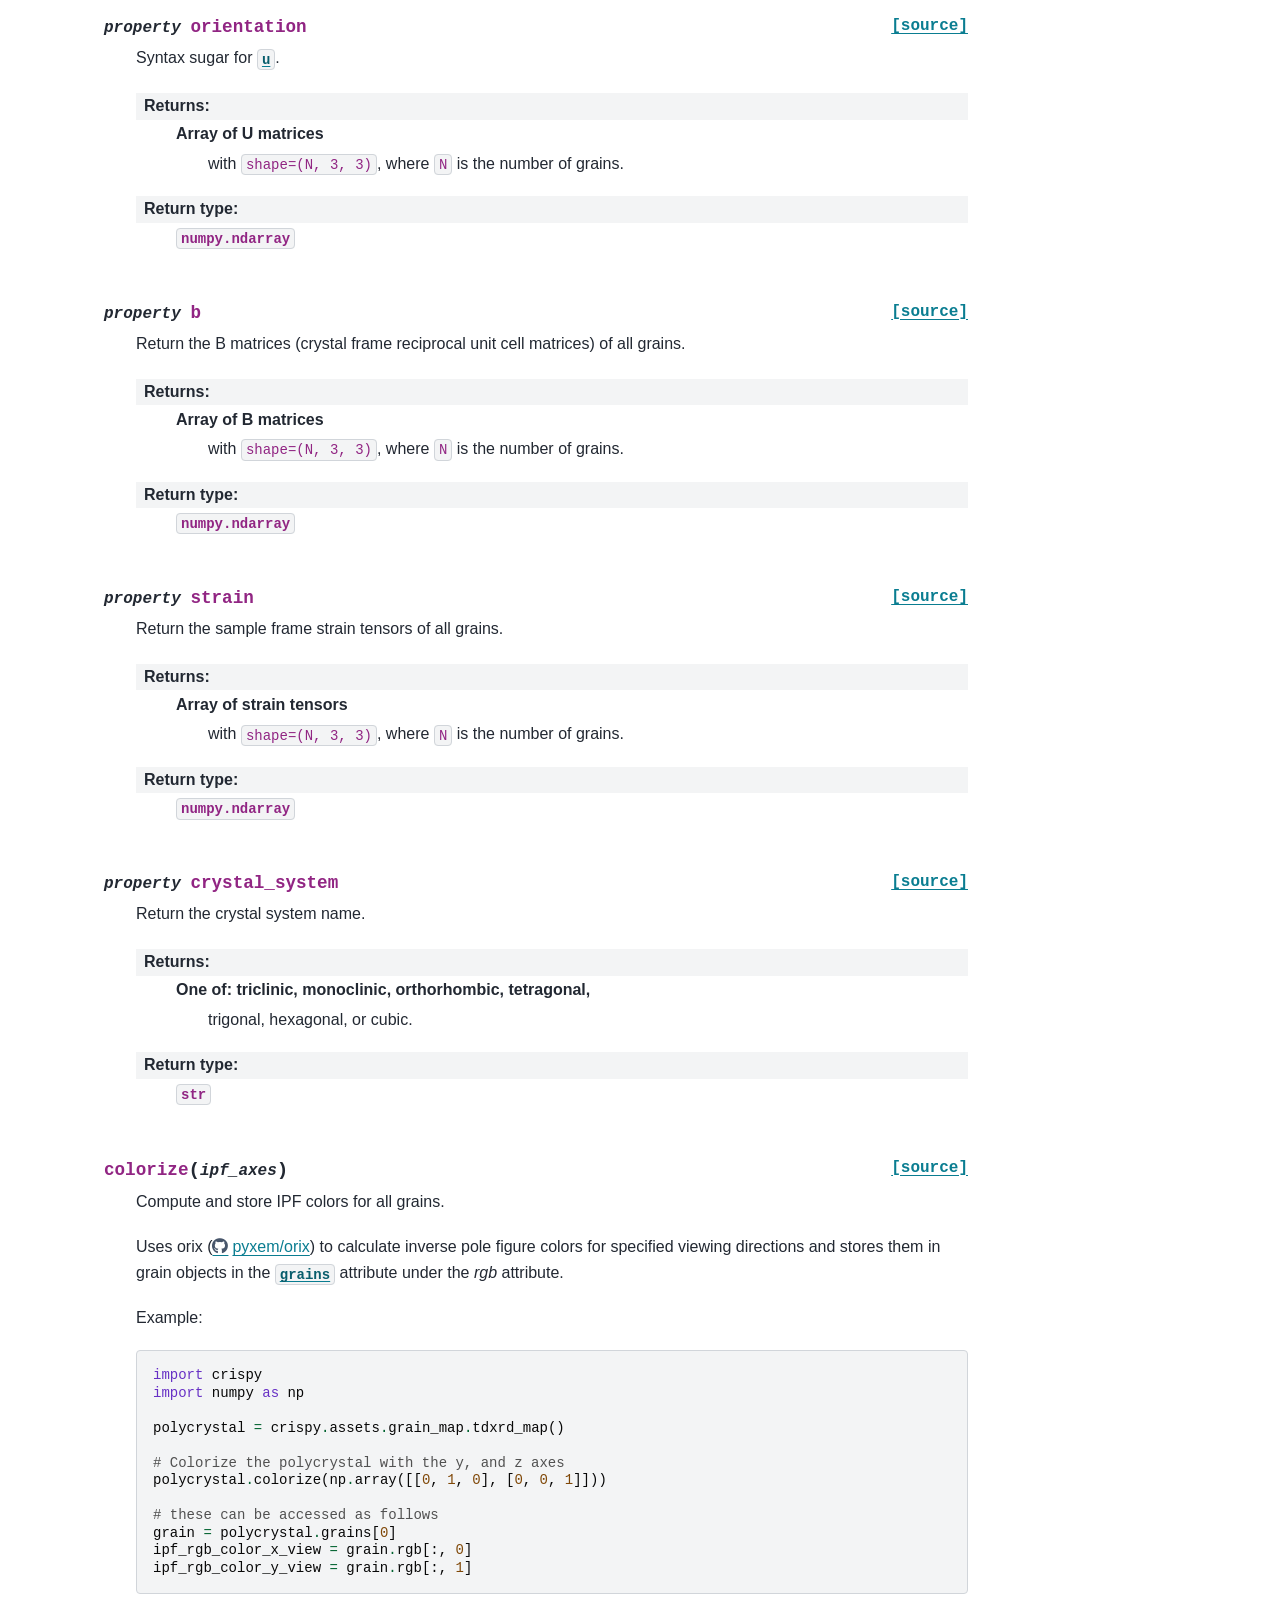
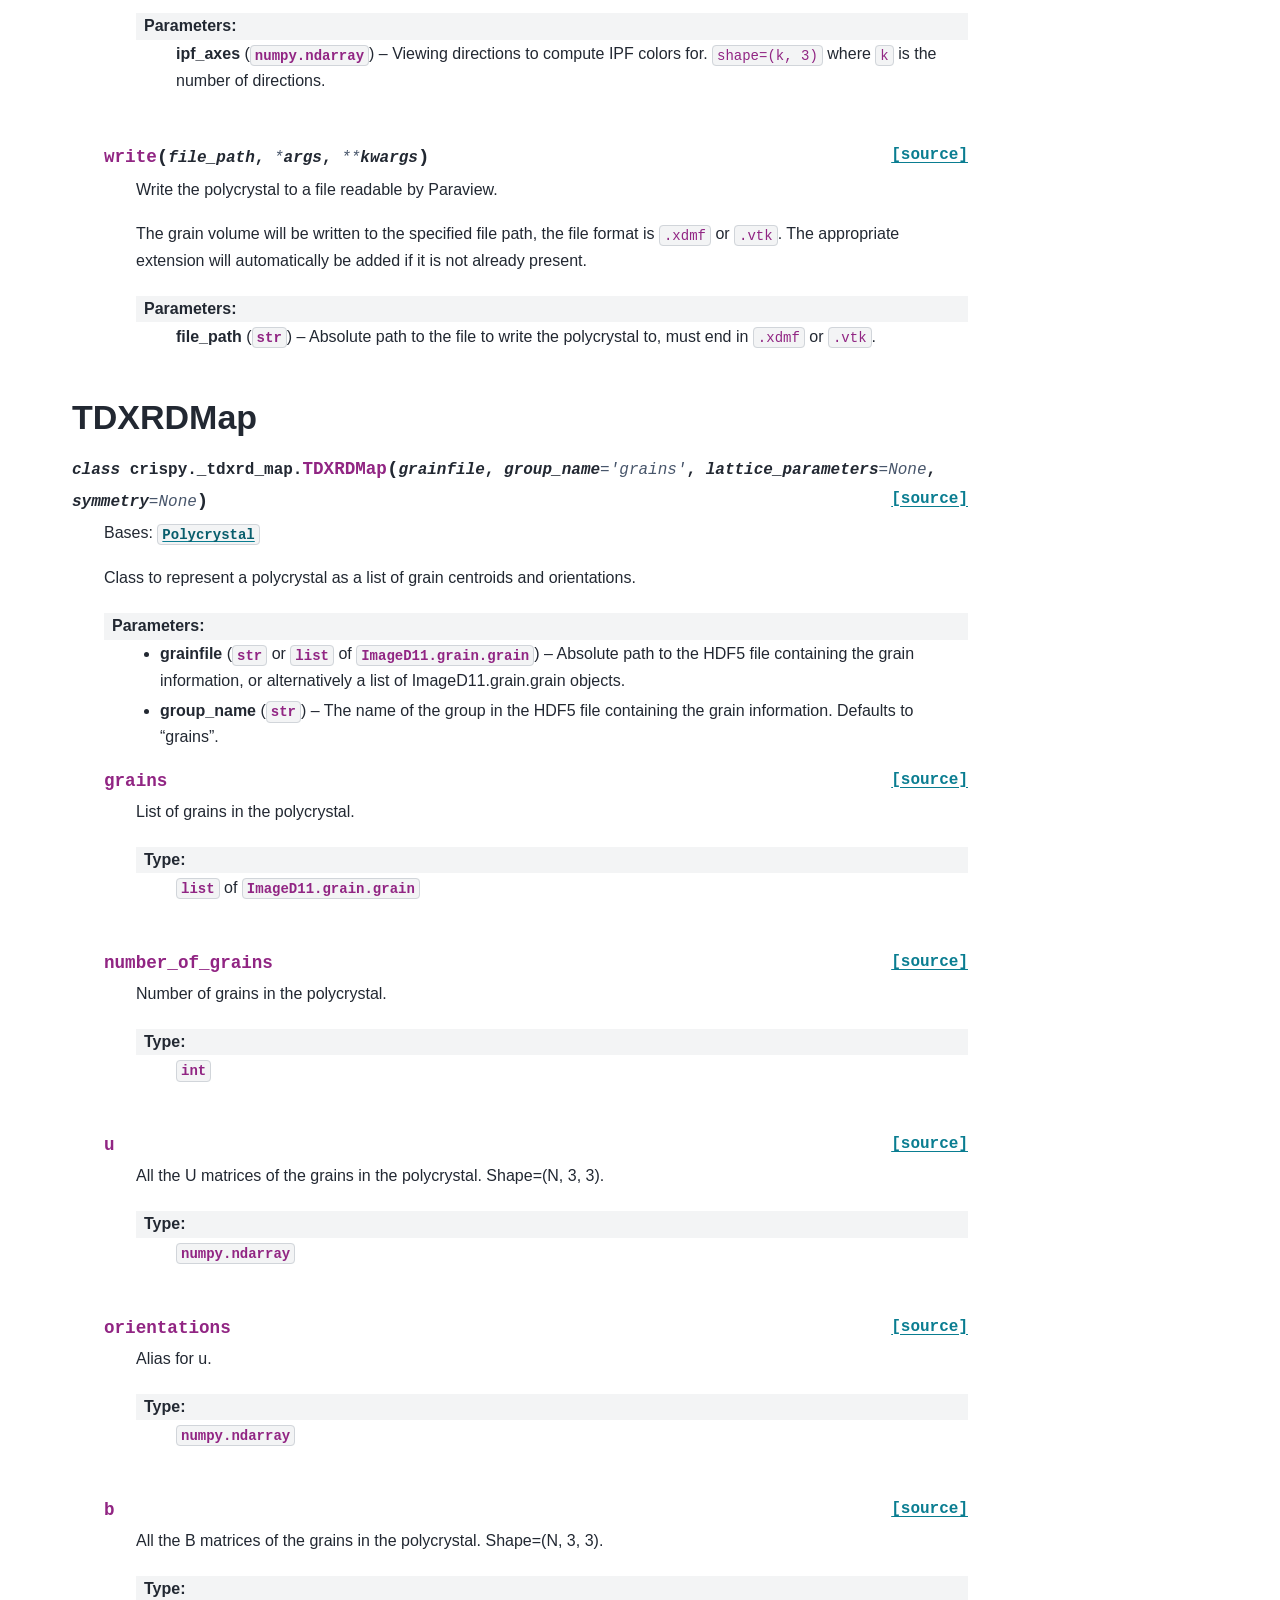
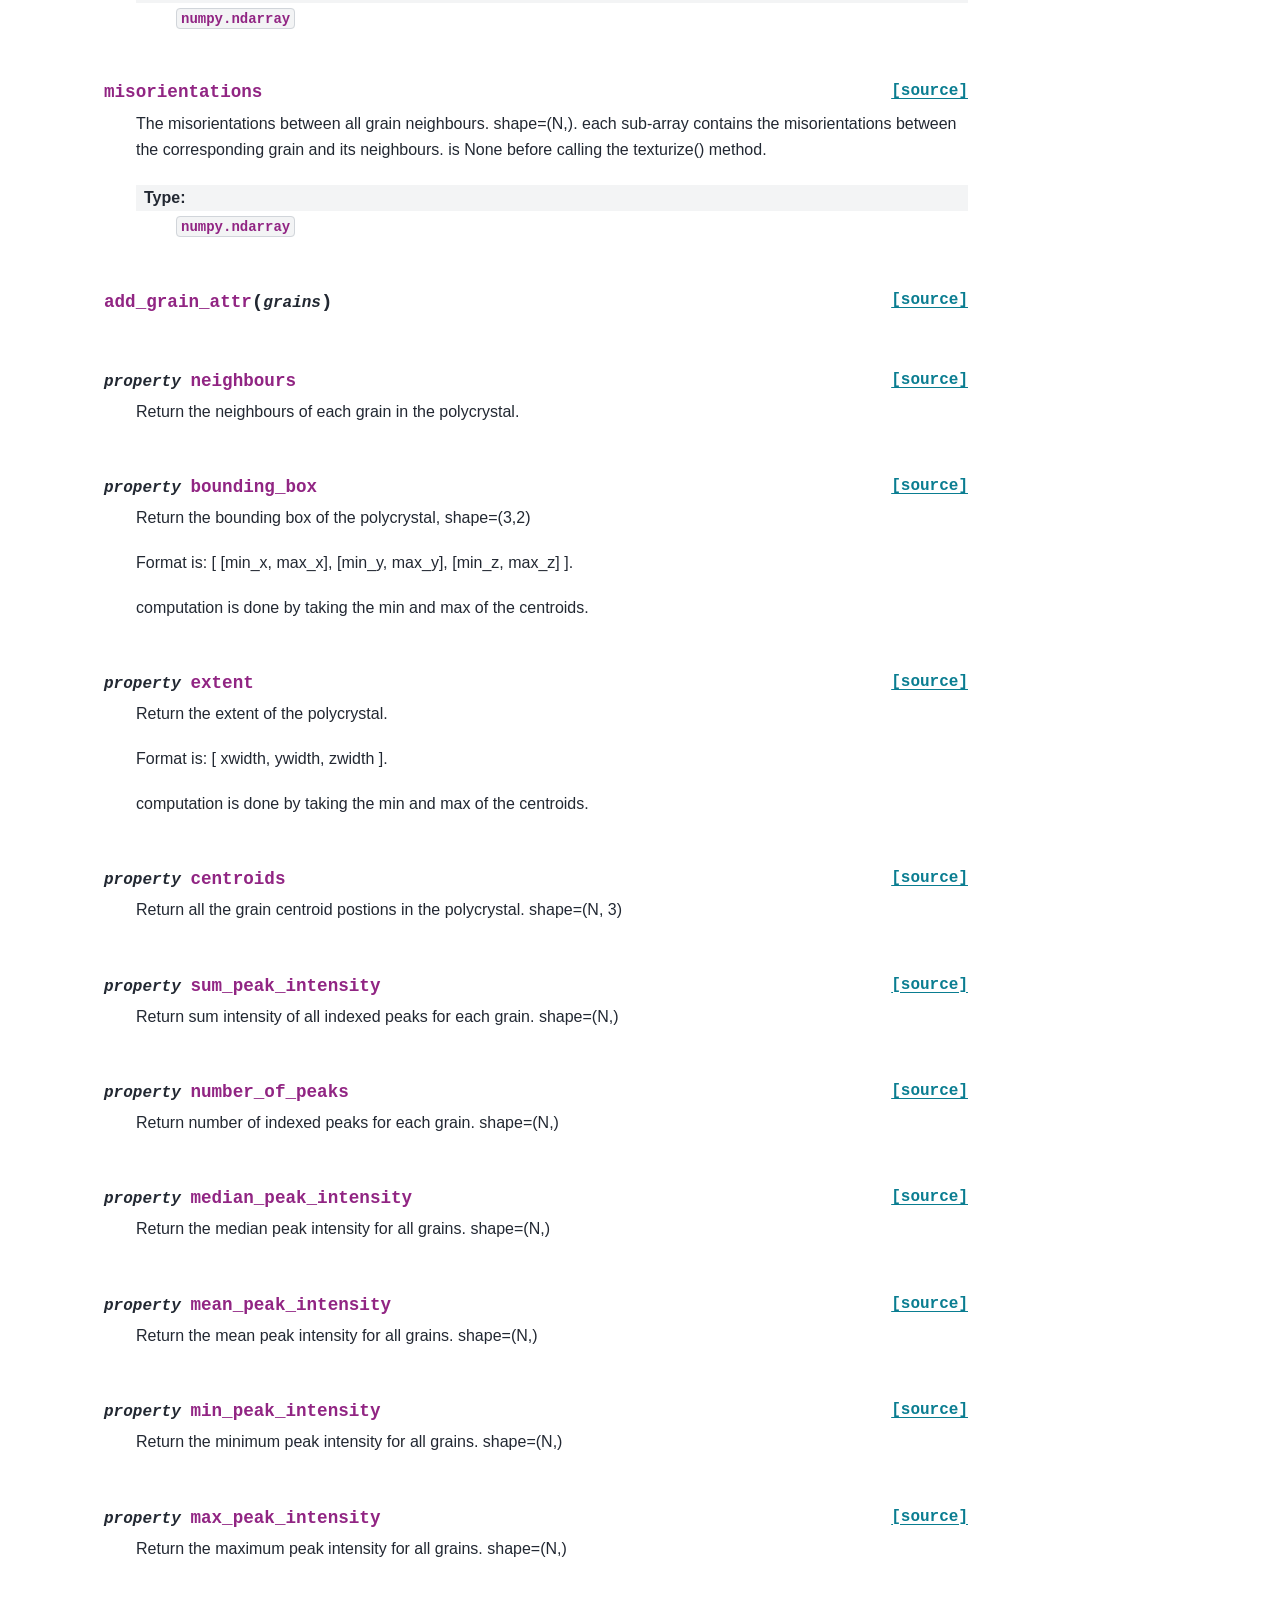
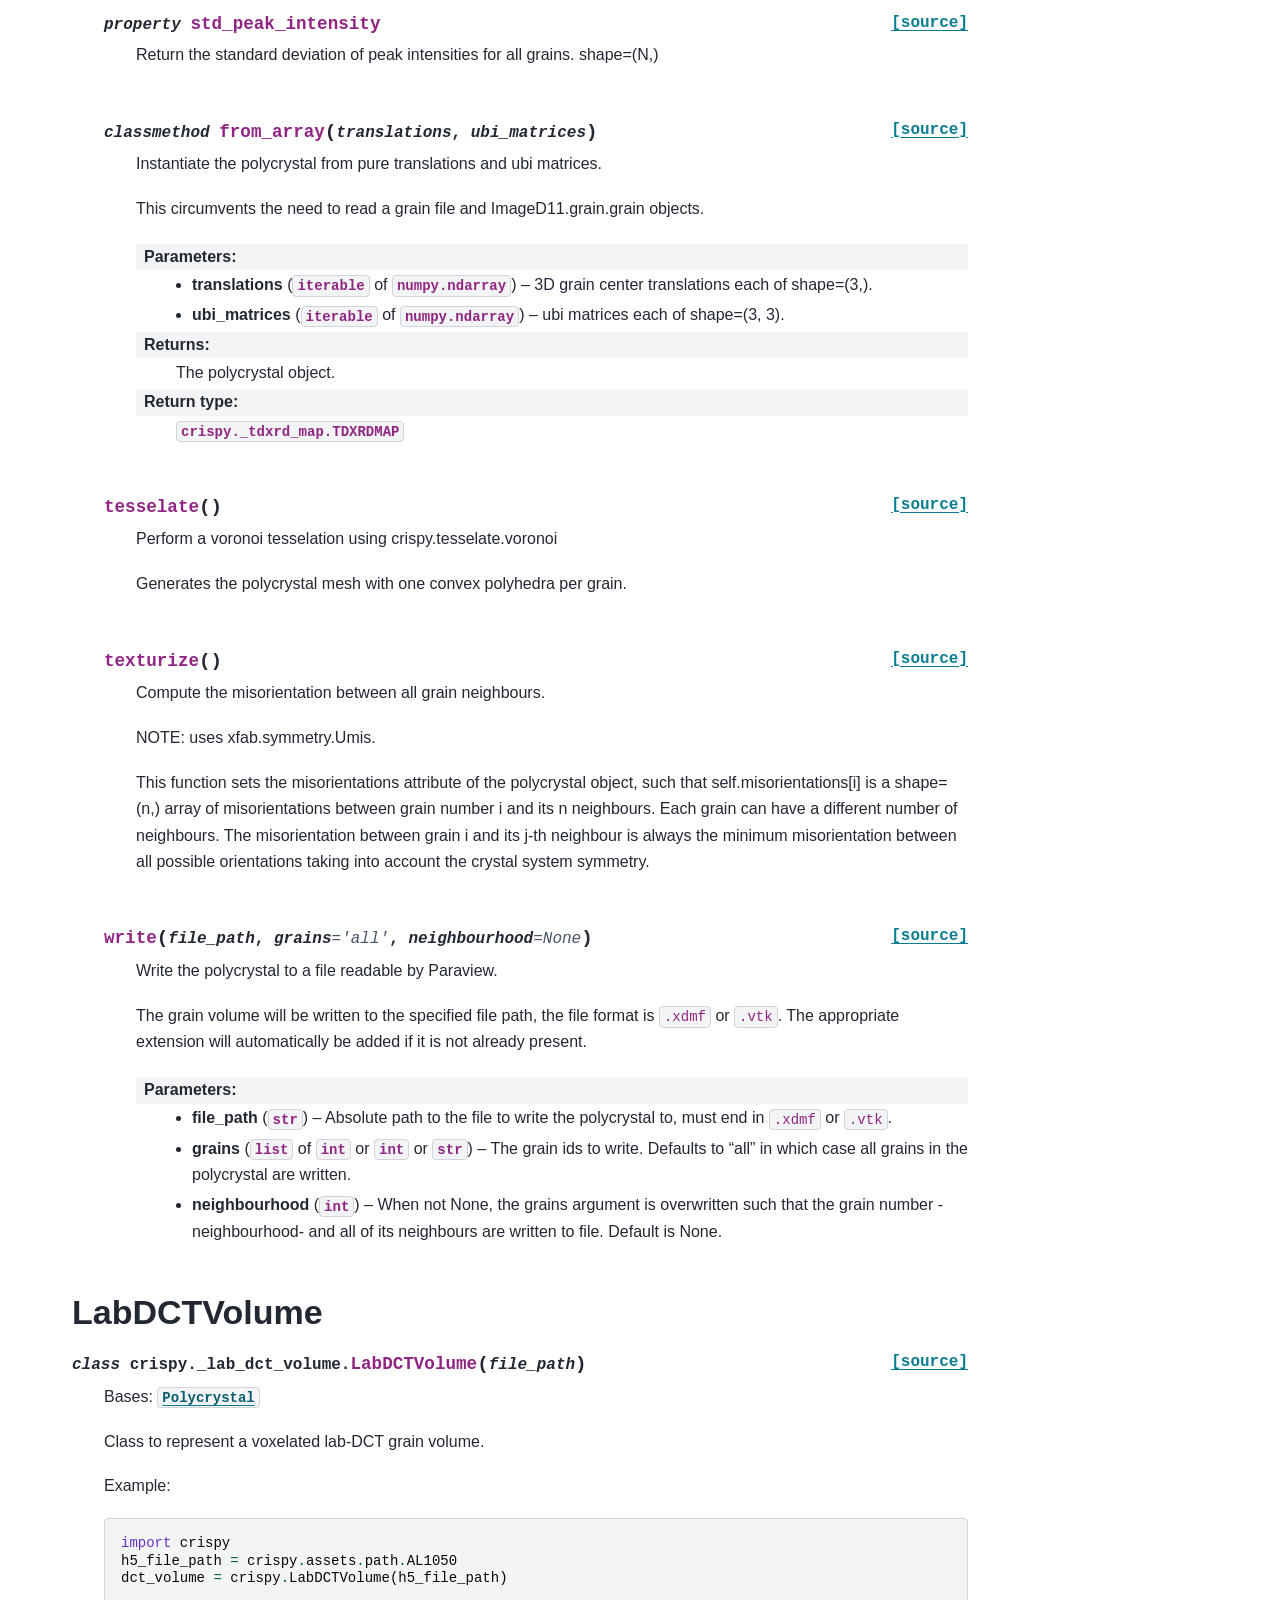
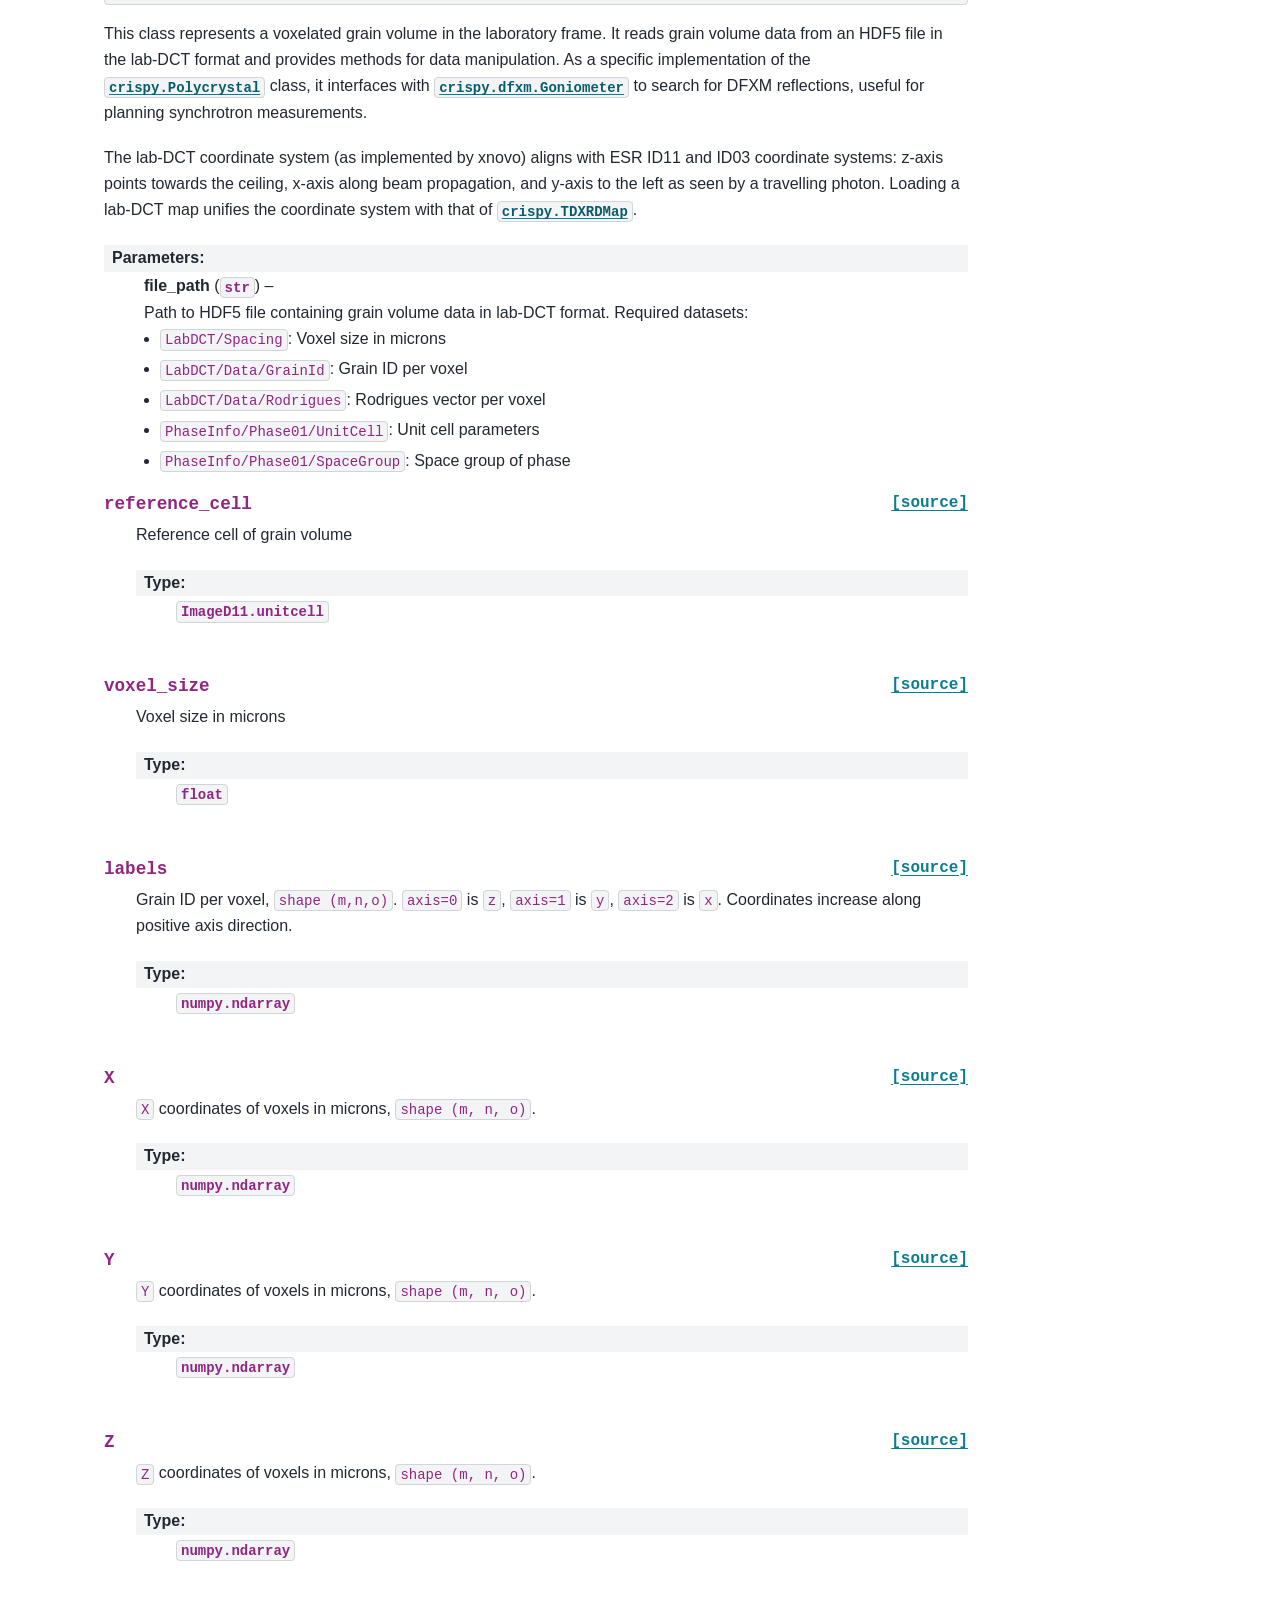
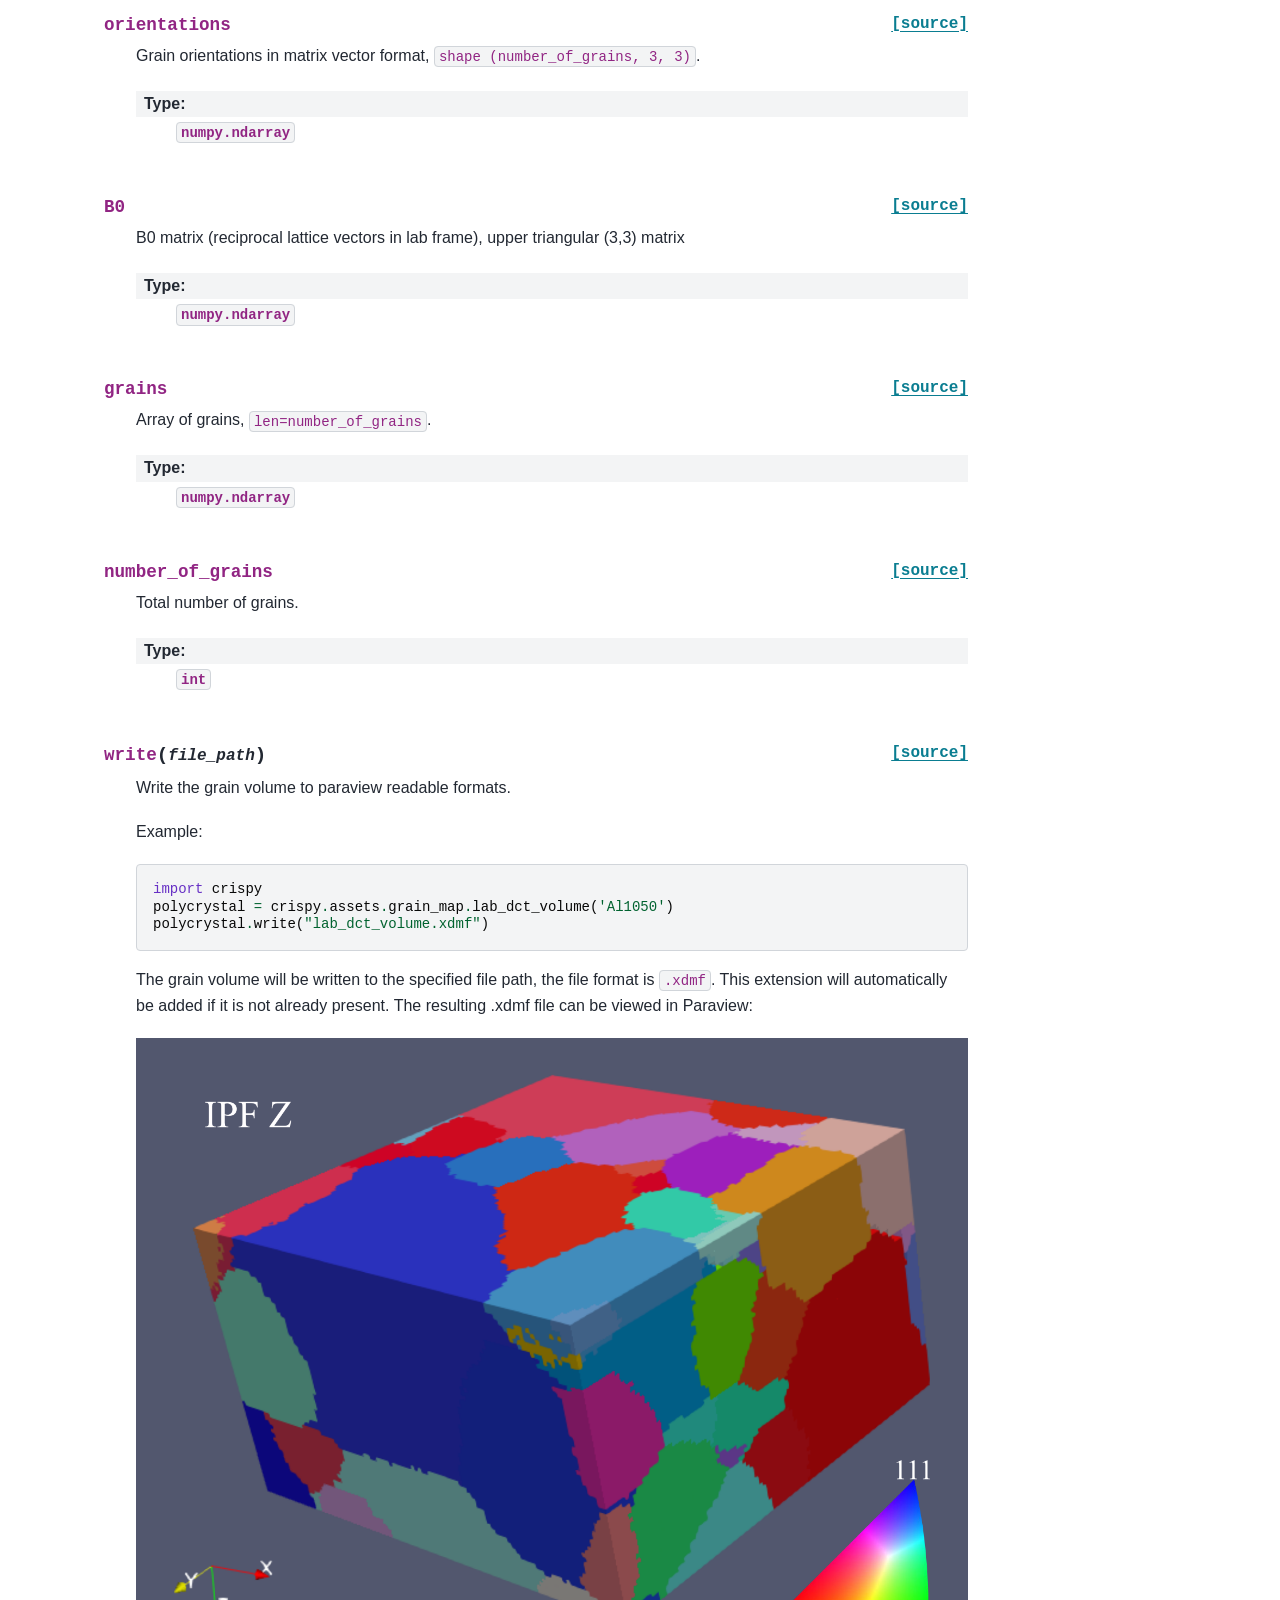
==== commit 6270766f: "Render docs" ====
--- a/docs/index.html
+++ b/docs/index.html
@@ -301,7 +301,7 @@
 <div class="highlight-python notranslate"><div class="highlight"><pre><span></span><span class="n">grain_map</span><span class="o">.</span><span class="n">write</span><span class="p">(</span><span class="s2">&quot;grain_map.xdmf&quot;</span><span class="p">)</span>
 </pre></div>
 </div>
-<img alt="https://github.com/AxelHenningsson/crispy/blob/dev/docs/source/images/readme_grains.png?raw=true" class="align-center" src="https://github.com/AxelHenningsson/crispy/blob/dev/docs/source/images/readme_grains.png?raw=true" />
+<img alt="https://github.com/AxelHenningsson/crispy/blob/main/docs/source/images/readme_grains.png?raw=true" class="align-center" src="https://github.com/AxelHenningsson/crispy/blob/main/docs/source/images/readme_grains.png?raw=true" />
 <p>To search for accessible reflections in DFXM mode for <code class="docutils literal notranslate"><span class="pre">eta=0</span></code>, we can use the <a class="reference internal" href="#crispy.dfxm.Goniometer" title="crispy.dfxm.Goniometer"><code class="xref py py-obj docutils literal notranslate"><span class="pre">crispy.dfxm.Goniometer</span></code></a> class as</p>
 <div class="highlight-python notranslate"><div class="highlight"><pre><span></span><span class="n">motor_bounds</span> <span class="o">=</span> <span class="p">{</span>
 <span class="s2">&quot;mu&quot;</span><span class="p">:</span> <span class="p">(</span><span class="mi">0</span><span class="p">,</span> <span class="mi">20</span><span class="p">),</span> <span class="c1"># degrees</span>
@@ -340,7 +340,7 @@
 <div class="highlight-python notranslate"><div class="highlight"><pre><span></span><span class="n">df</span> <span class="o">=</span> <span class="n">goniometer</span><span class="o">.</span><span class="n">table_of_reflections</span><span class="p">()</span>
 </pre></div>
 </div>
-<img alt="https://github.com/AxelHenningsson/crispy/blob/dev/docs/source/images/readme_df.png?raw=true" src="https://github.com/AxelHenningsson/crispy/blob/dev/docs/source/images/readme_df.png?raw=true" />
+<img alt="https://github.com/AxelHenningsson/crispy/blob/main/docs/source/images/readme_df.png?raw=true" src="https://github.com/AxelHenningsson/crispy/blob/main/docs/source/images/readme_df.png?raw=true" />
 <p>It is also possible to load a 3DXRD grain map from a file tesselate and visualize.</p>
 <div class="highlight-python notranslate"><div class="highlight"><pre><span></span><span class="n">path_to_my_grain_map</span> <span class="o">=</span> <span class="n">crispy</span><span class="o">.</span><span class="n">assets</span><span class="o">.</span><span class="n">path</span><span class="o">.</span><span class="n">FEAU</span>
 <span class="n">grain_map</span> <span class="o">=</span> <span class="n">crispy</span><span class="o">.</span><span class="n">GrainMap</span><span class="p">(</span> <span class="n">path_to_my_grain_map</span> <span class="p">)</span>
@@ -349,7 +349,7 @@
 <span class="n">crispy</span><span class="o">.</span><span class="n">visualize</span><span class="o">.</span><span class="n">mesh</span><span class="p">(</span> <span class="n">grain_map</span> <span class="p">)</span>
 </pre></div>
 </div>
-<img alt="https://github.com/AxelHenningsson/crispy/blob/dev/docs/source/images/readme_tdxrd.png?raw=true" src="https://github.com/AxelHenningsson/crispy/blob/dev/docs/source/images/readme_tdxrd.png?raw=true" />
+<img alt="https://github.com/AxelHenningsson/crispy/blob/main/docs/source/images/readme_tdxrd.png?raw=true" src="https://github.com/AxelHenningsson/crispy/blob/main/docs/source/images/readme_tdxrd.png?raw=true" />
 </section>
 <section id="installation">
 <h1>Installation<a class="headerlink" href="#installation" title="Link to this heading">#</a></h1>
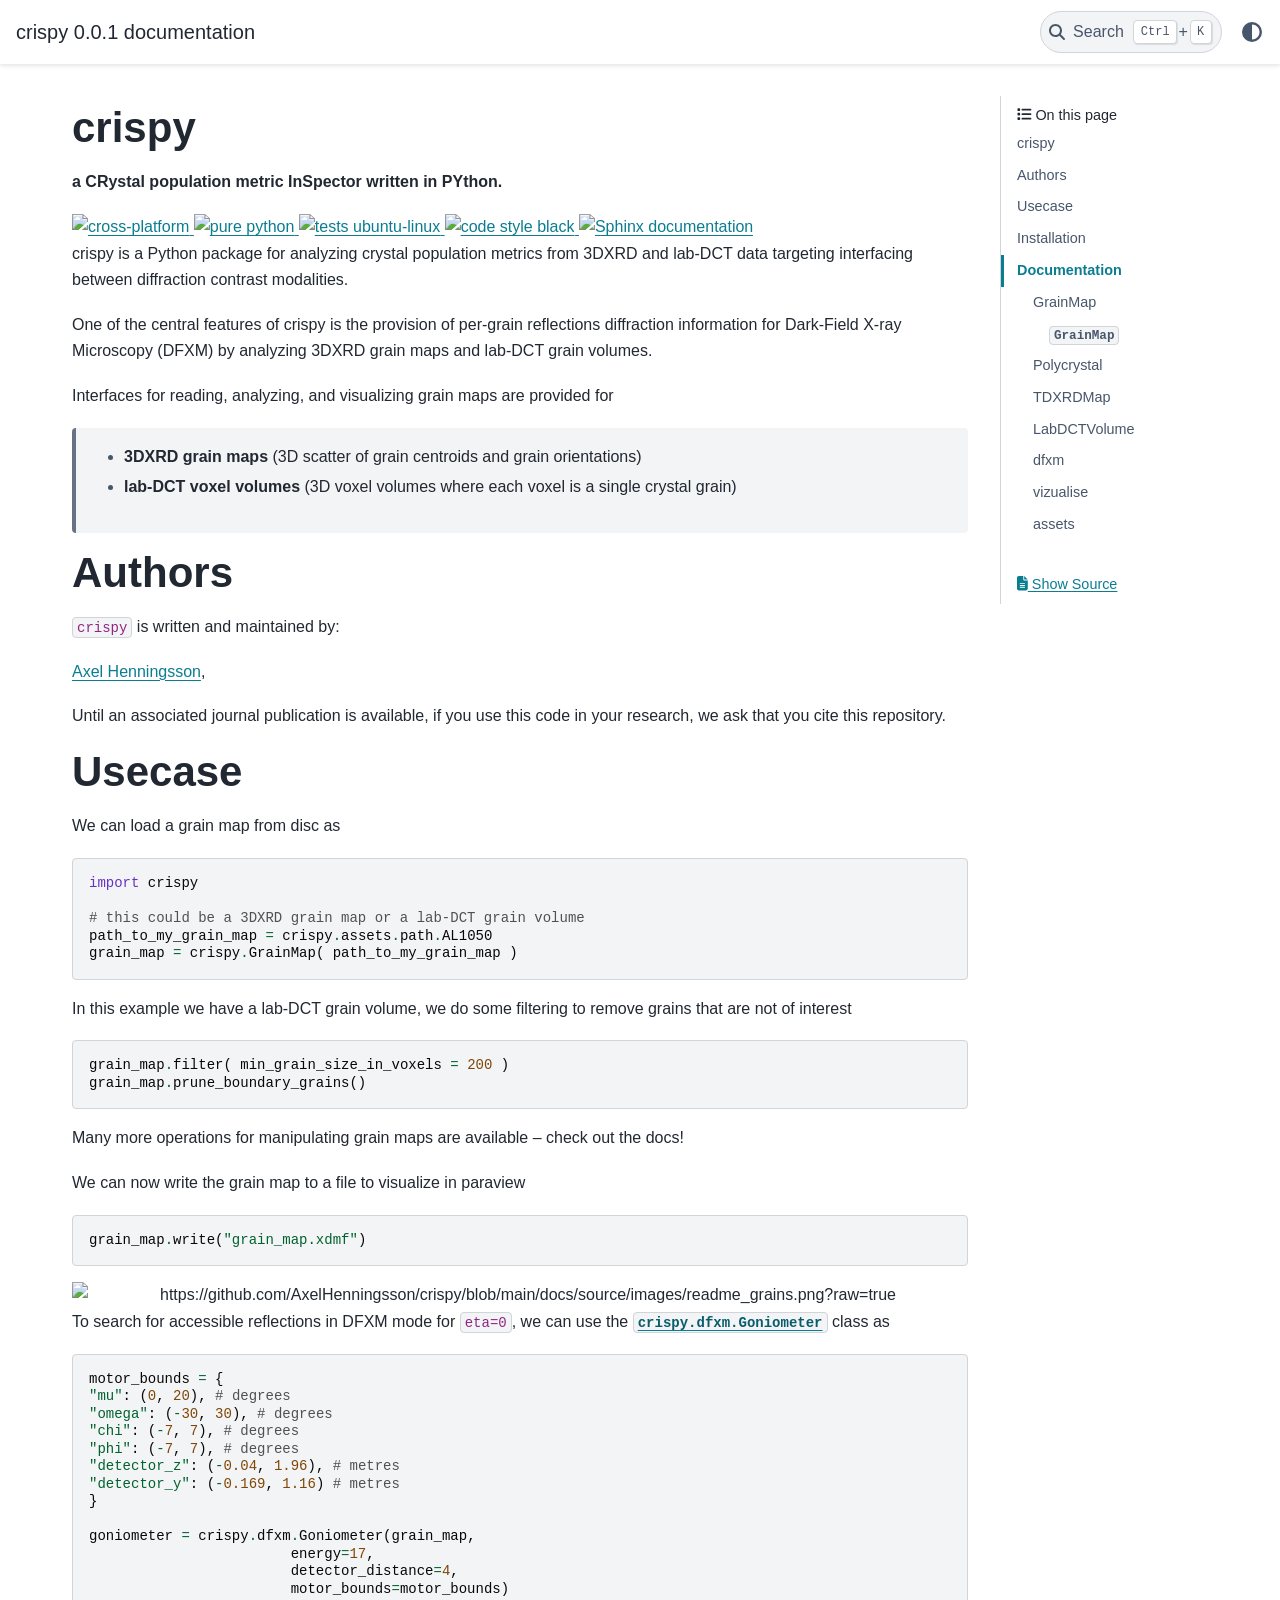
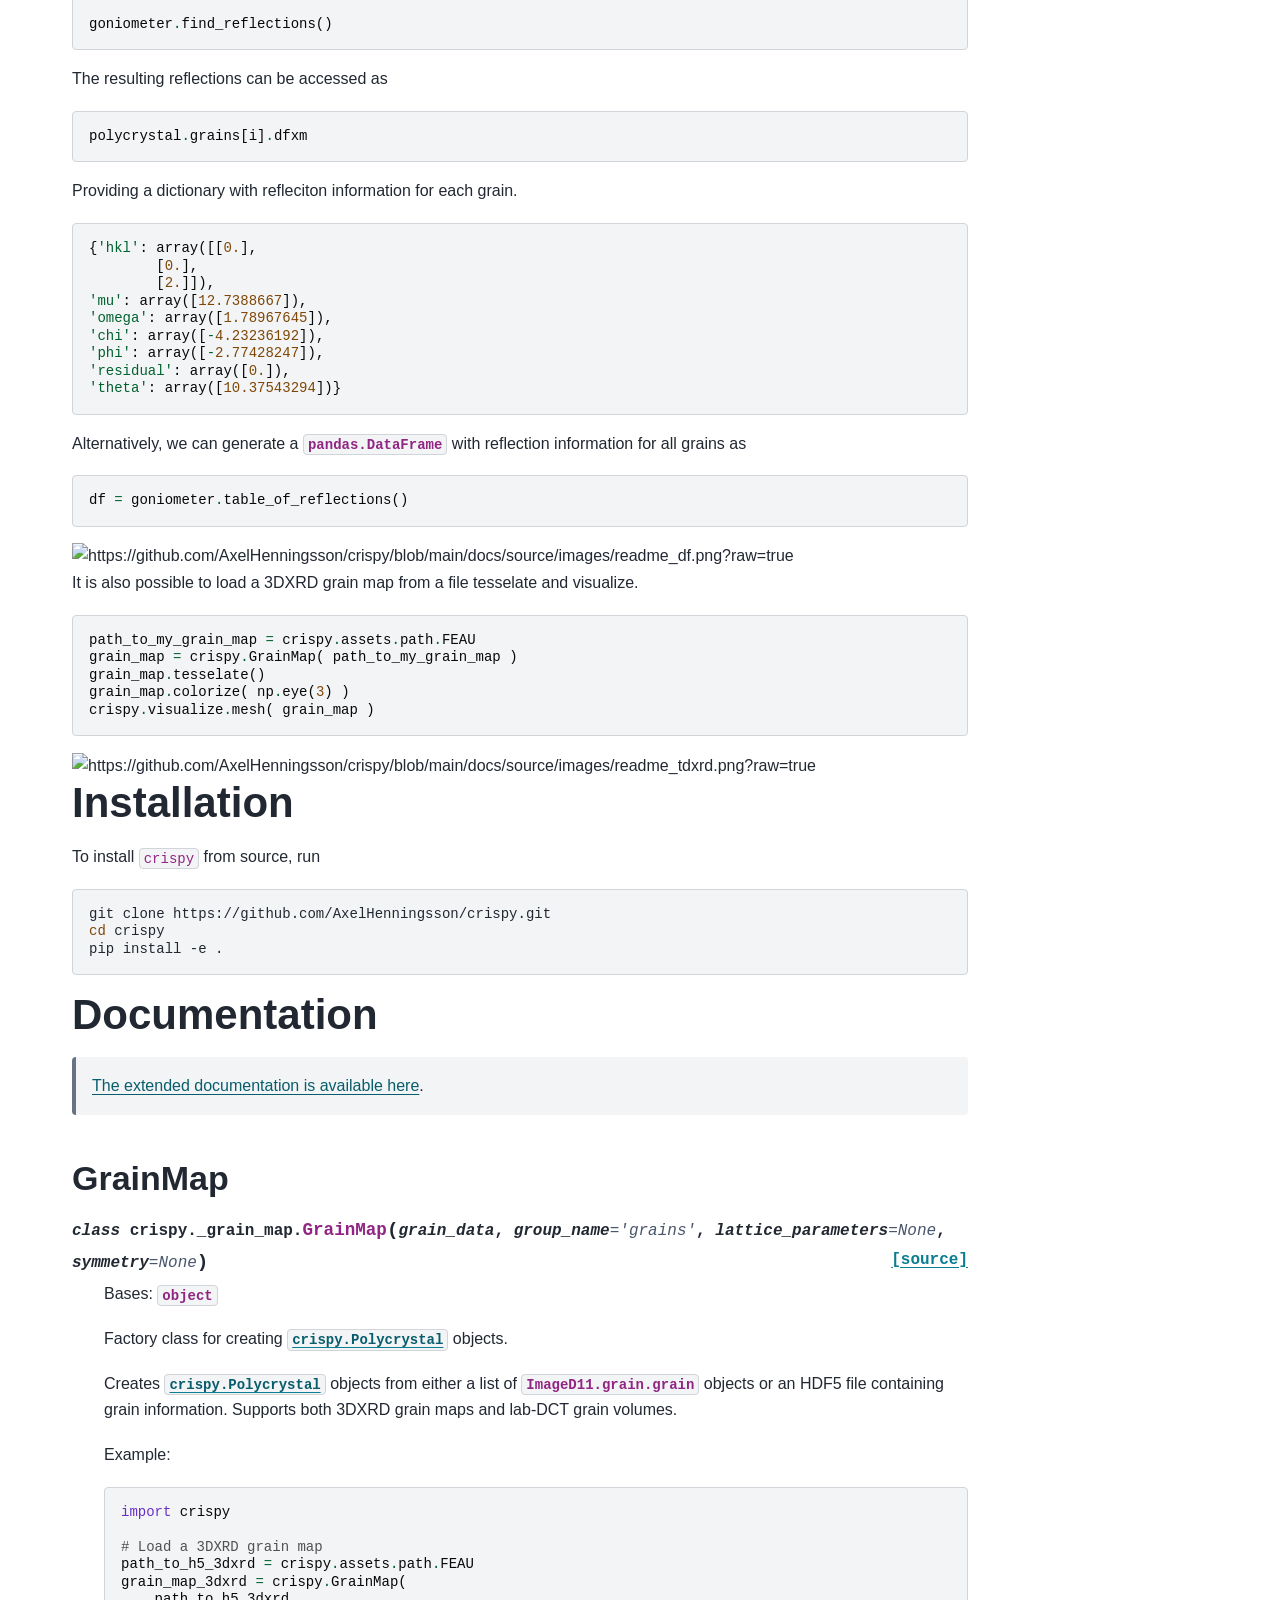
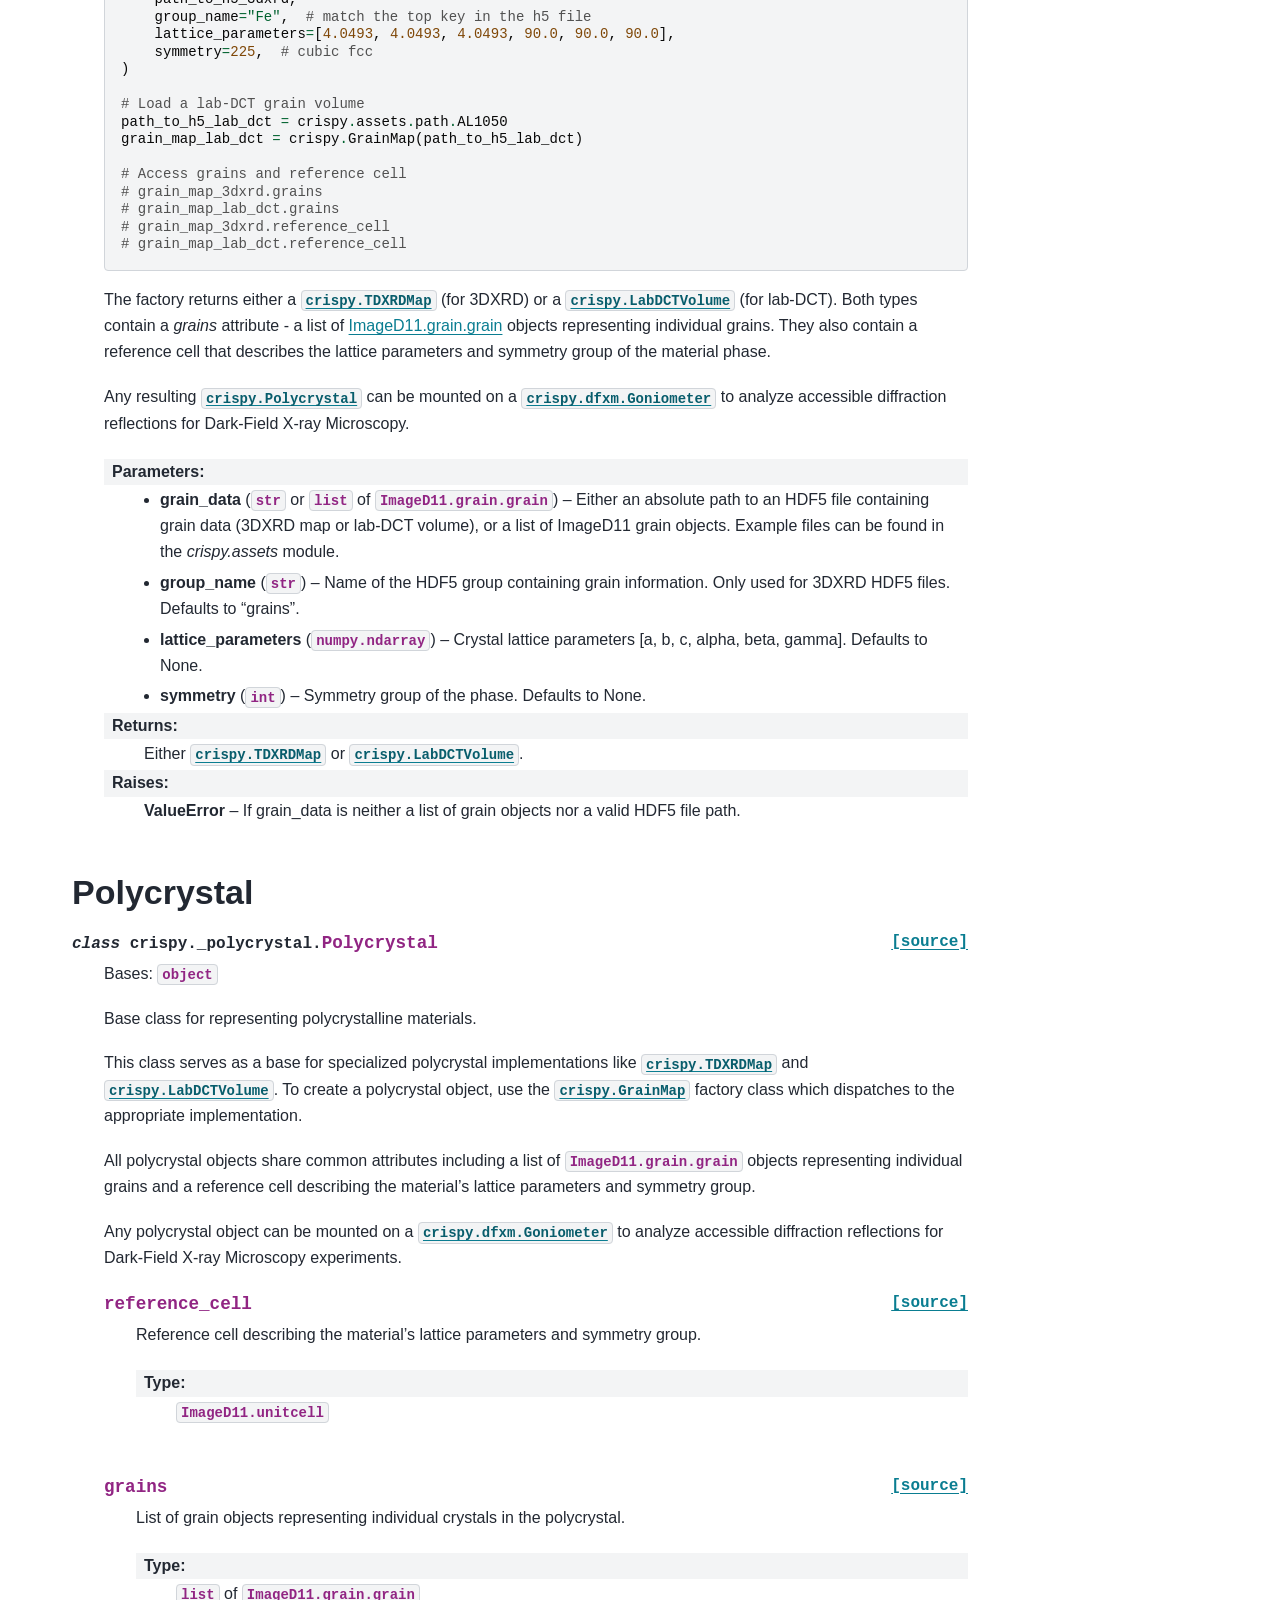
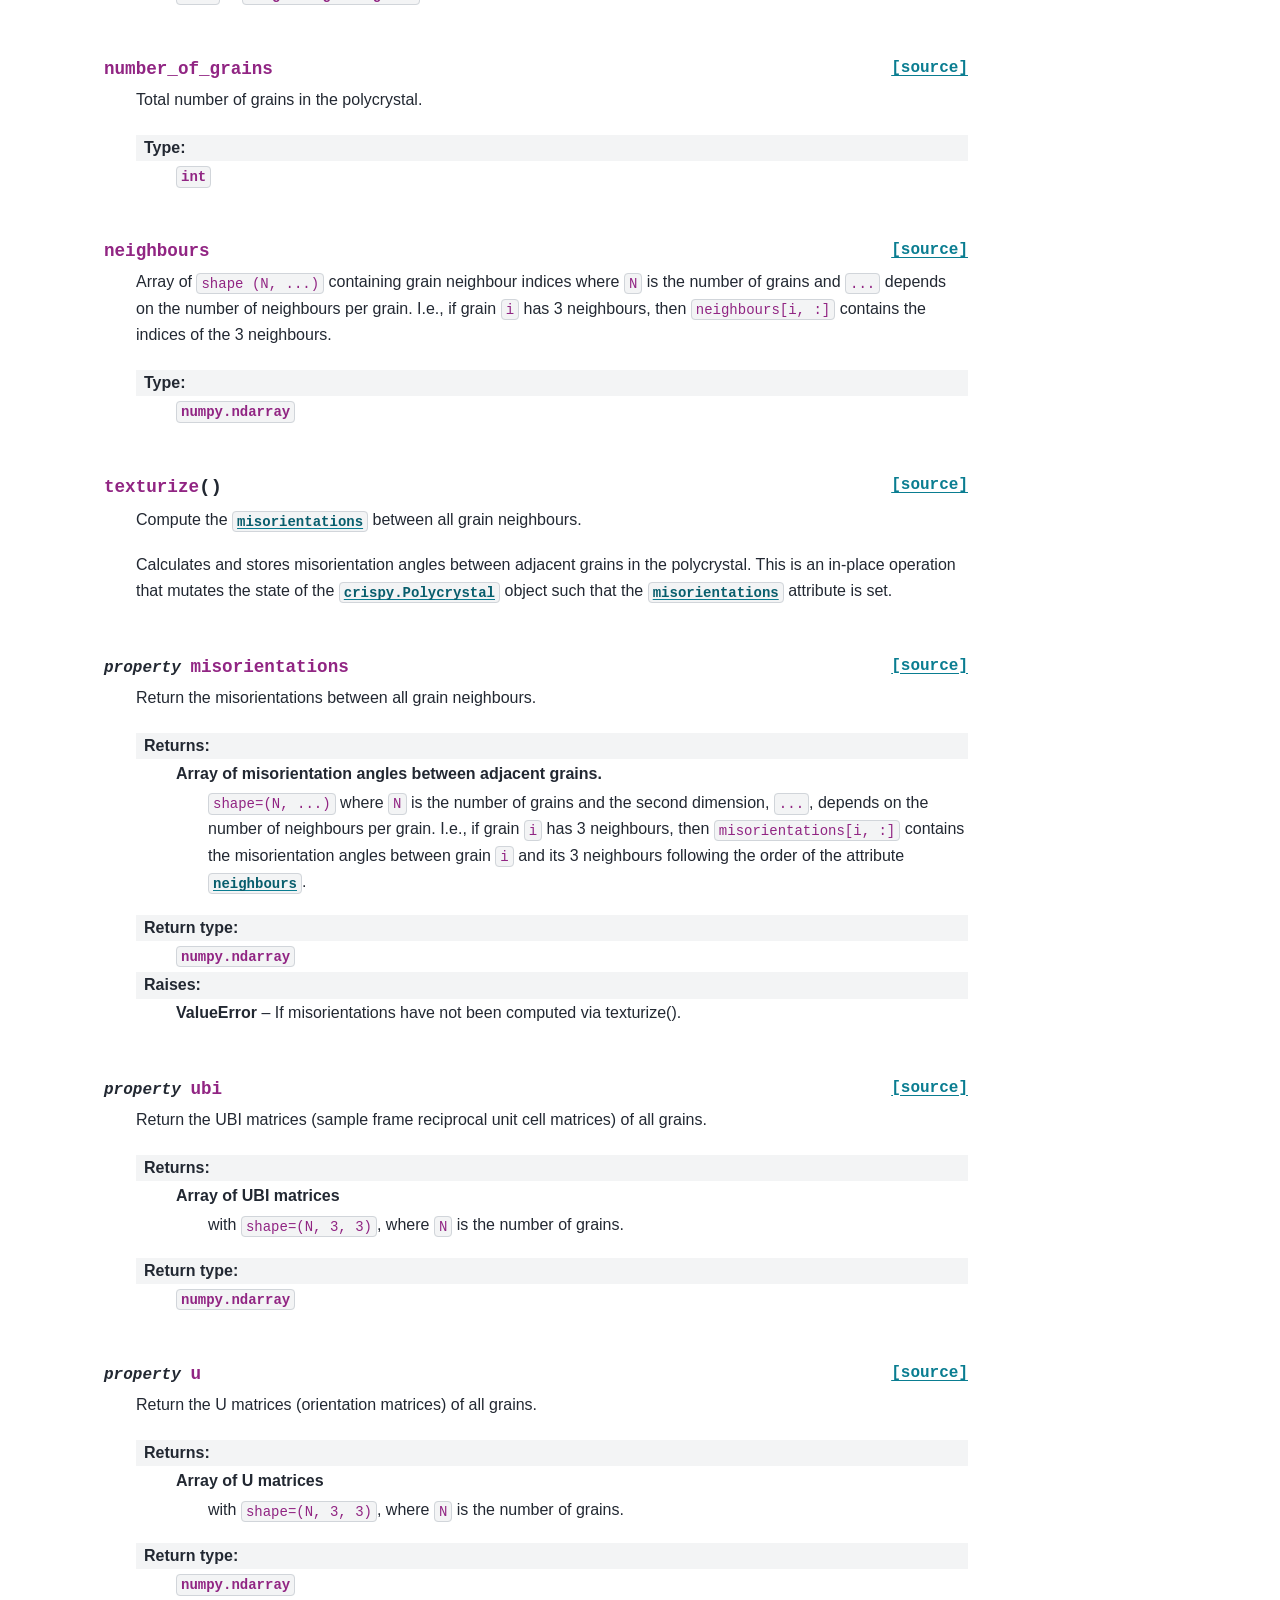
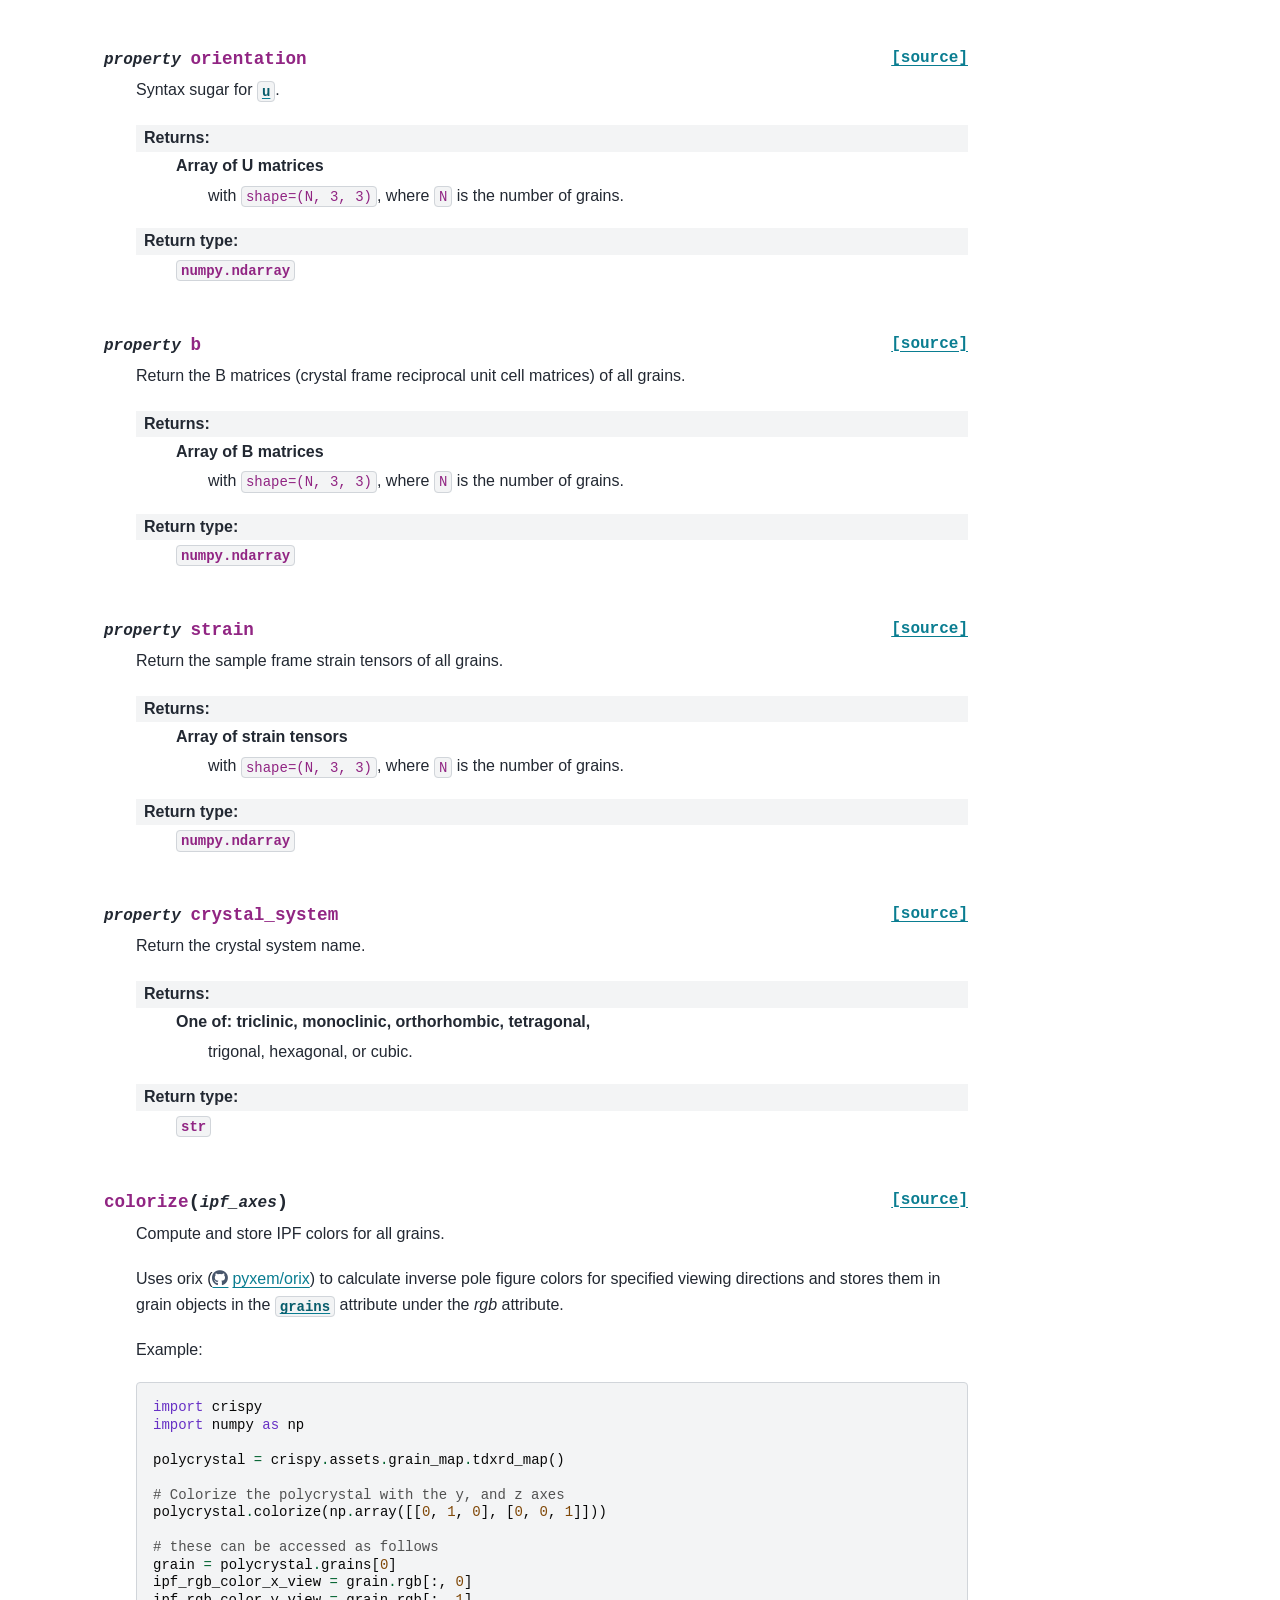
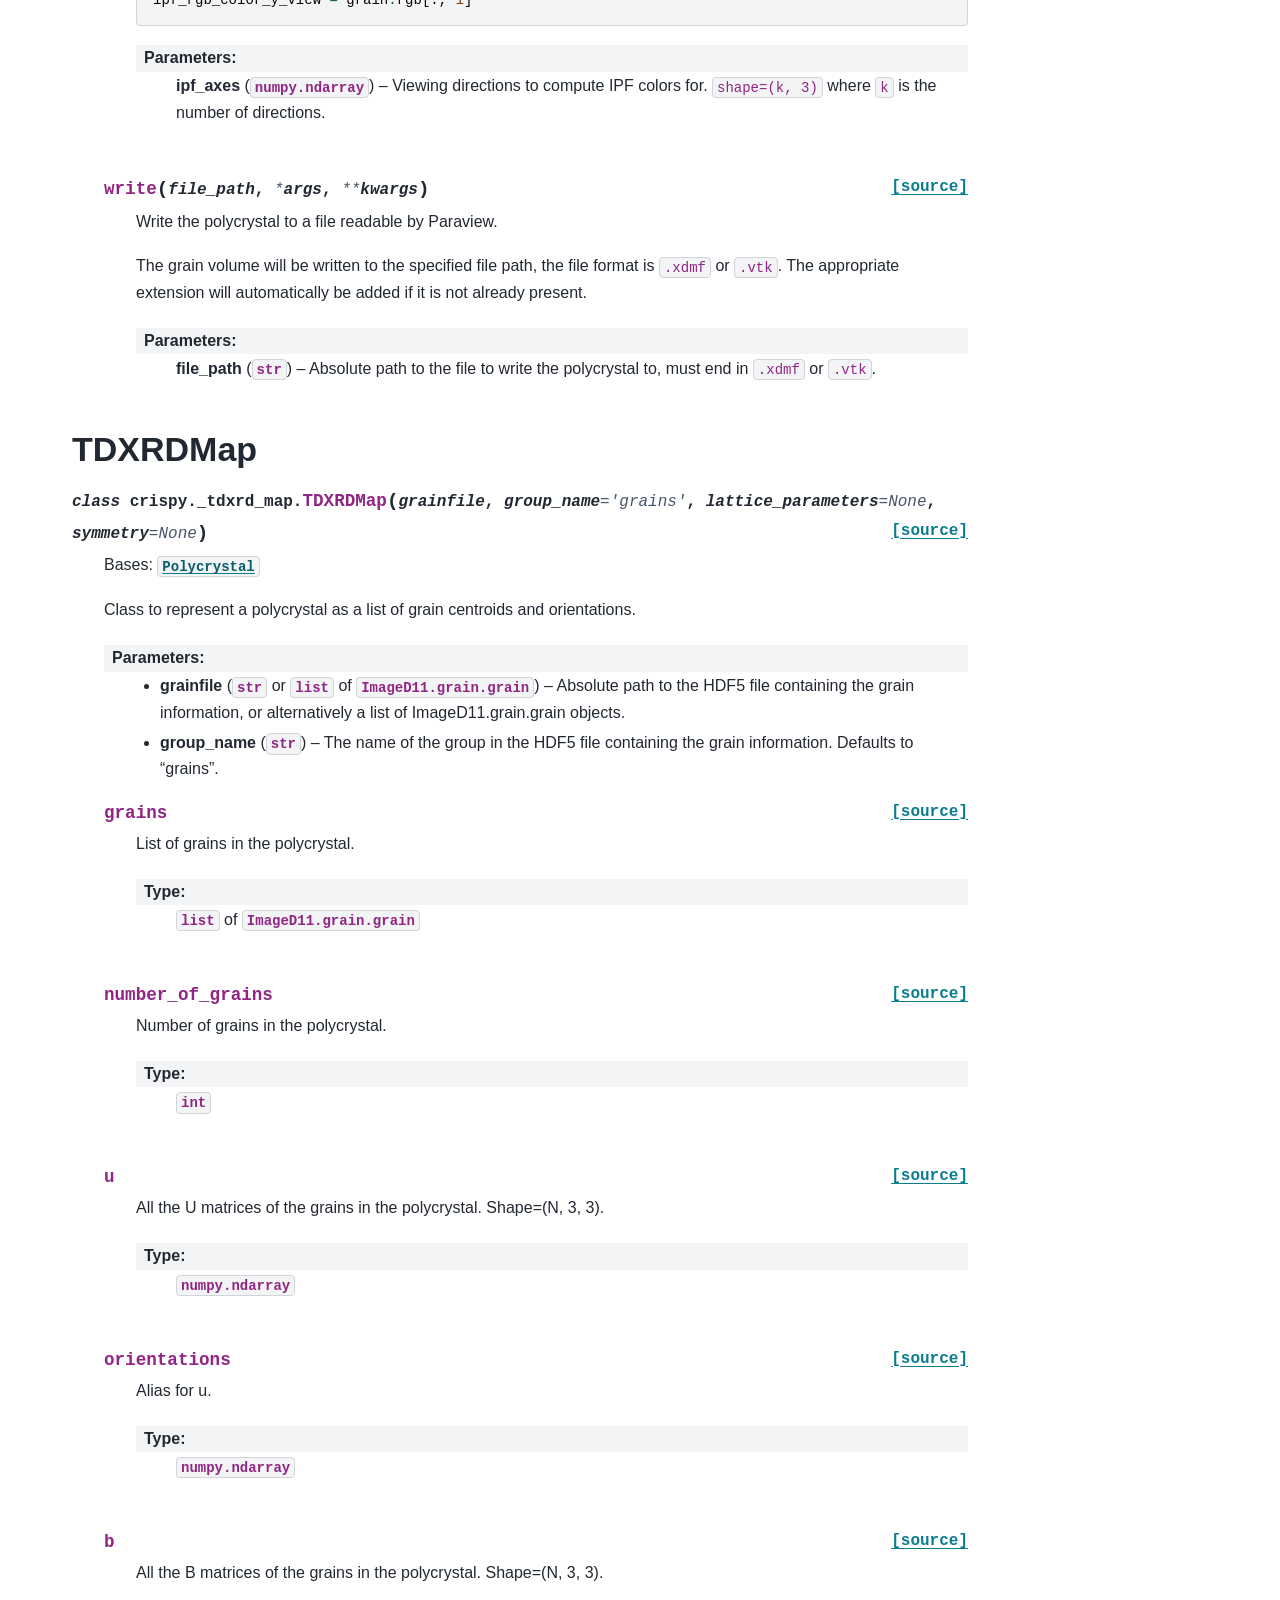
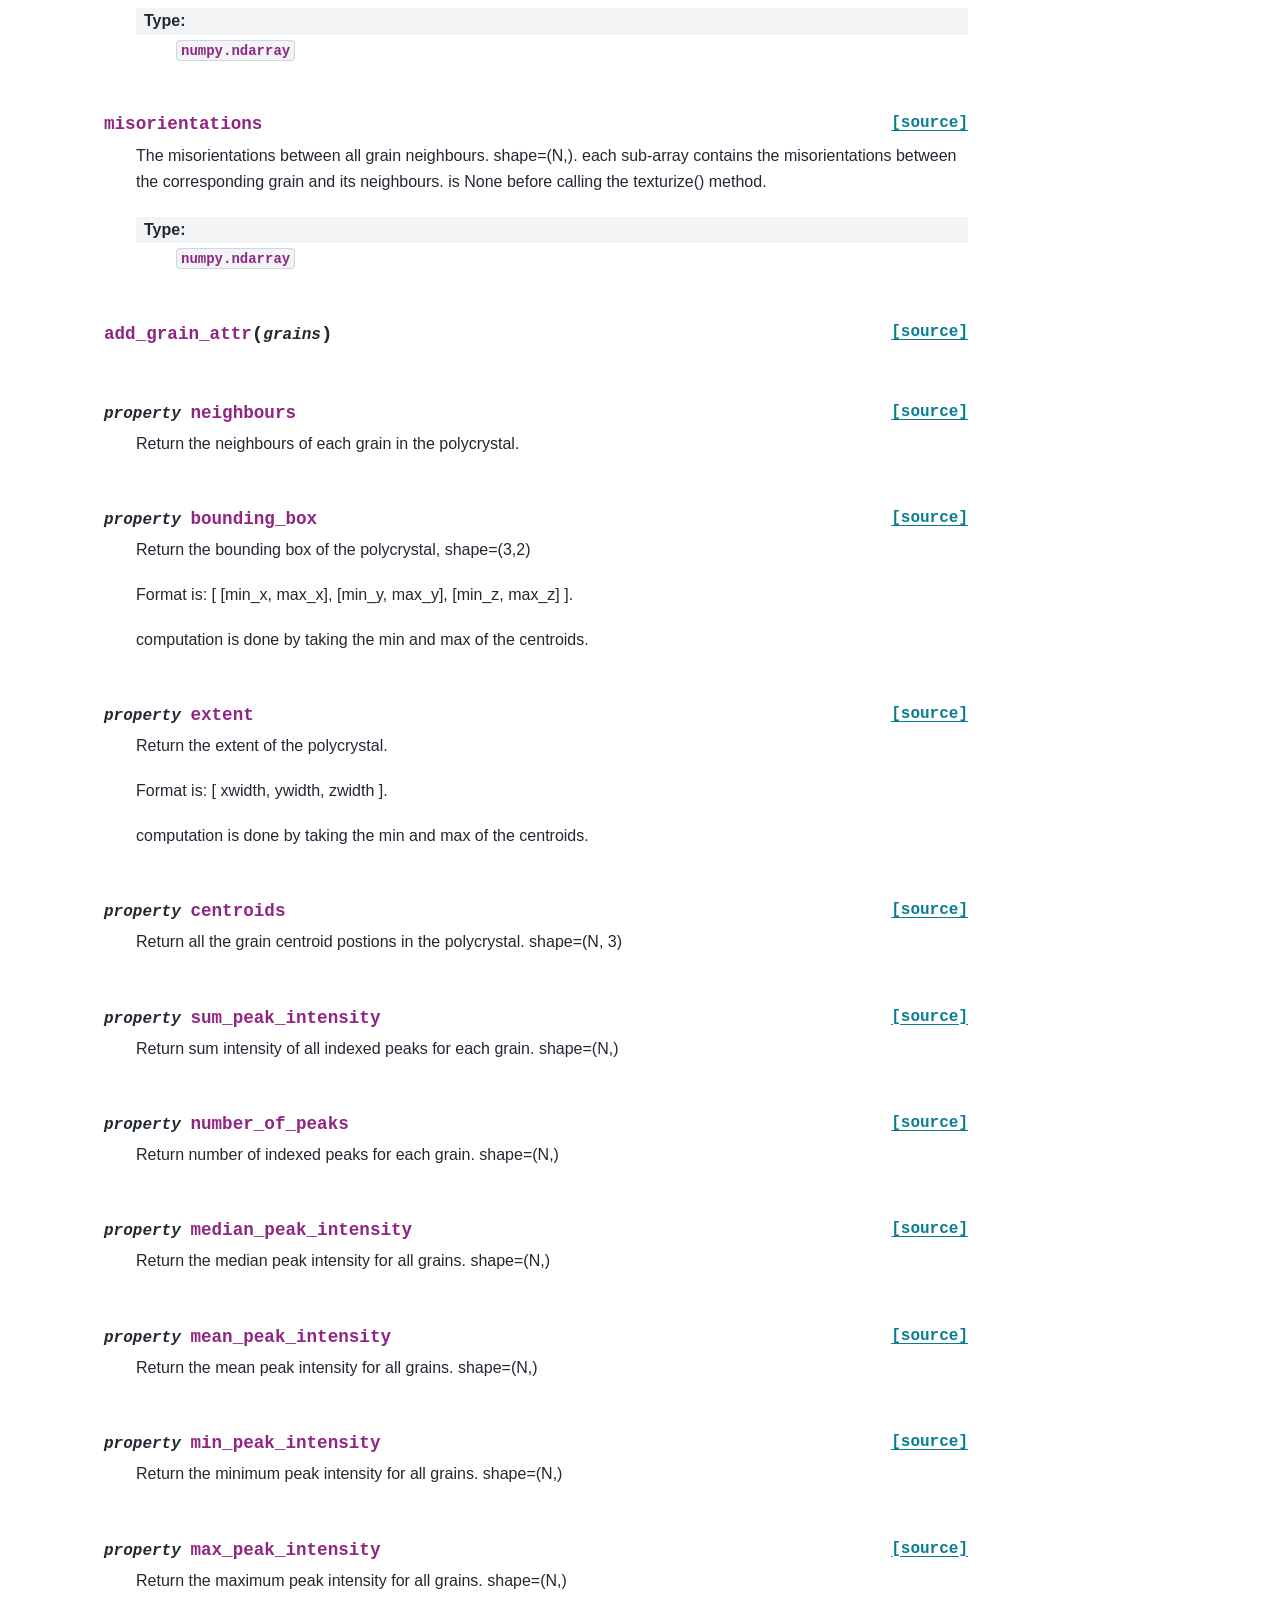
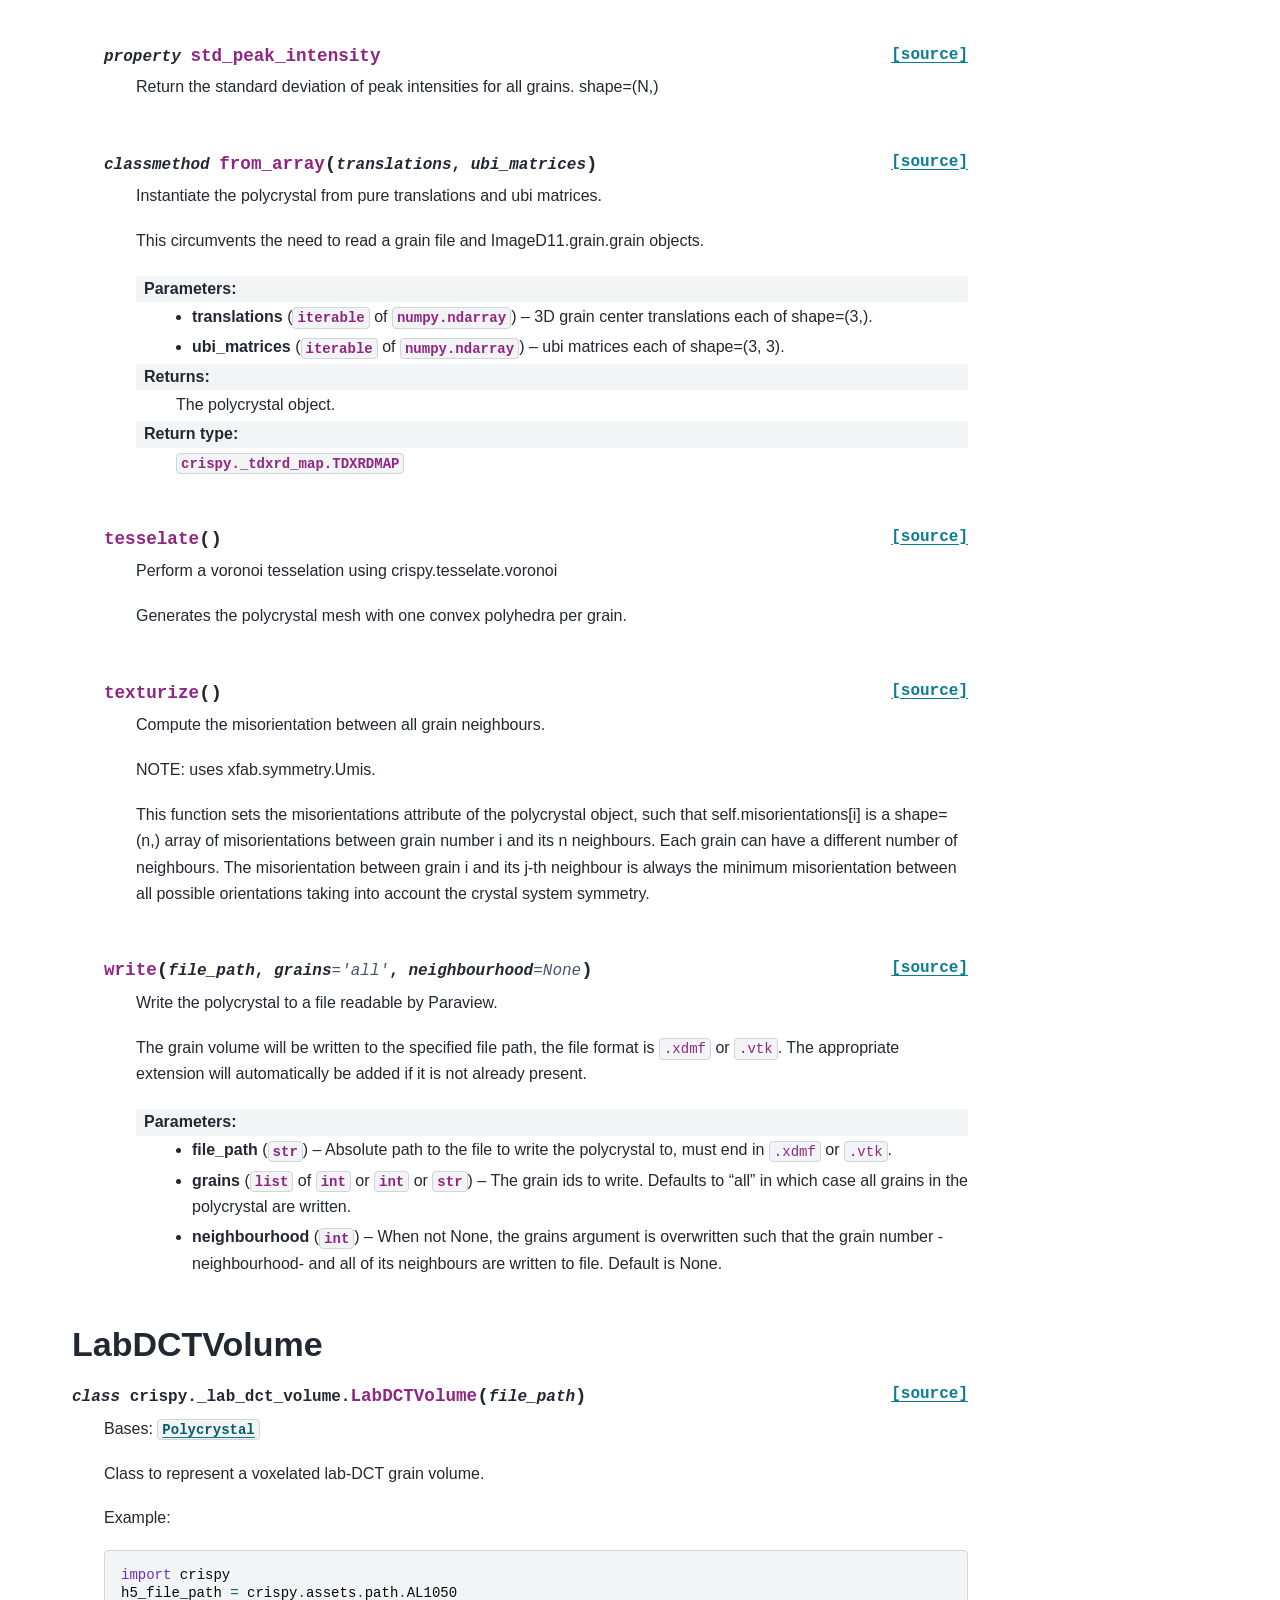
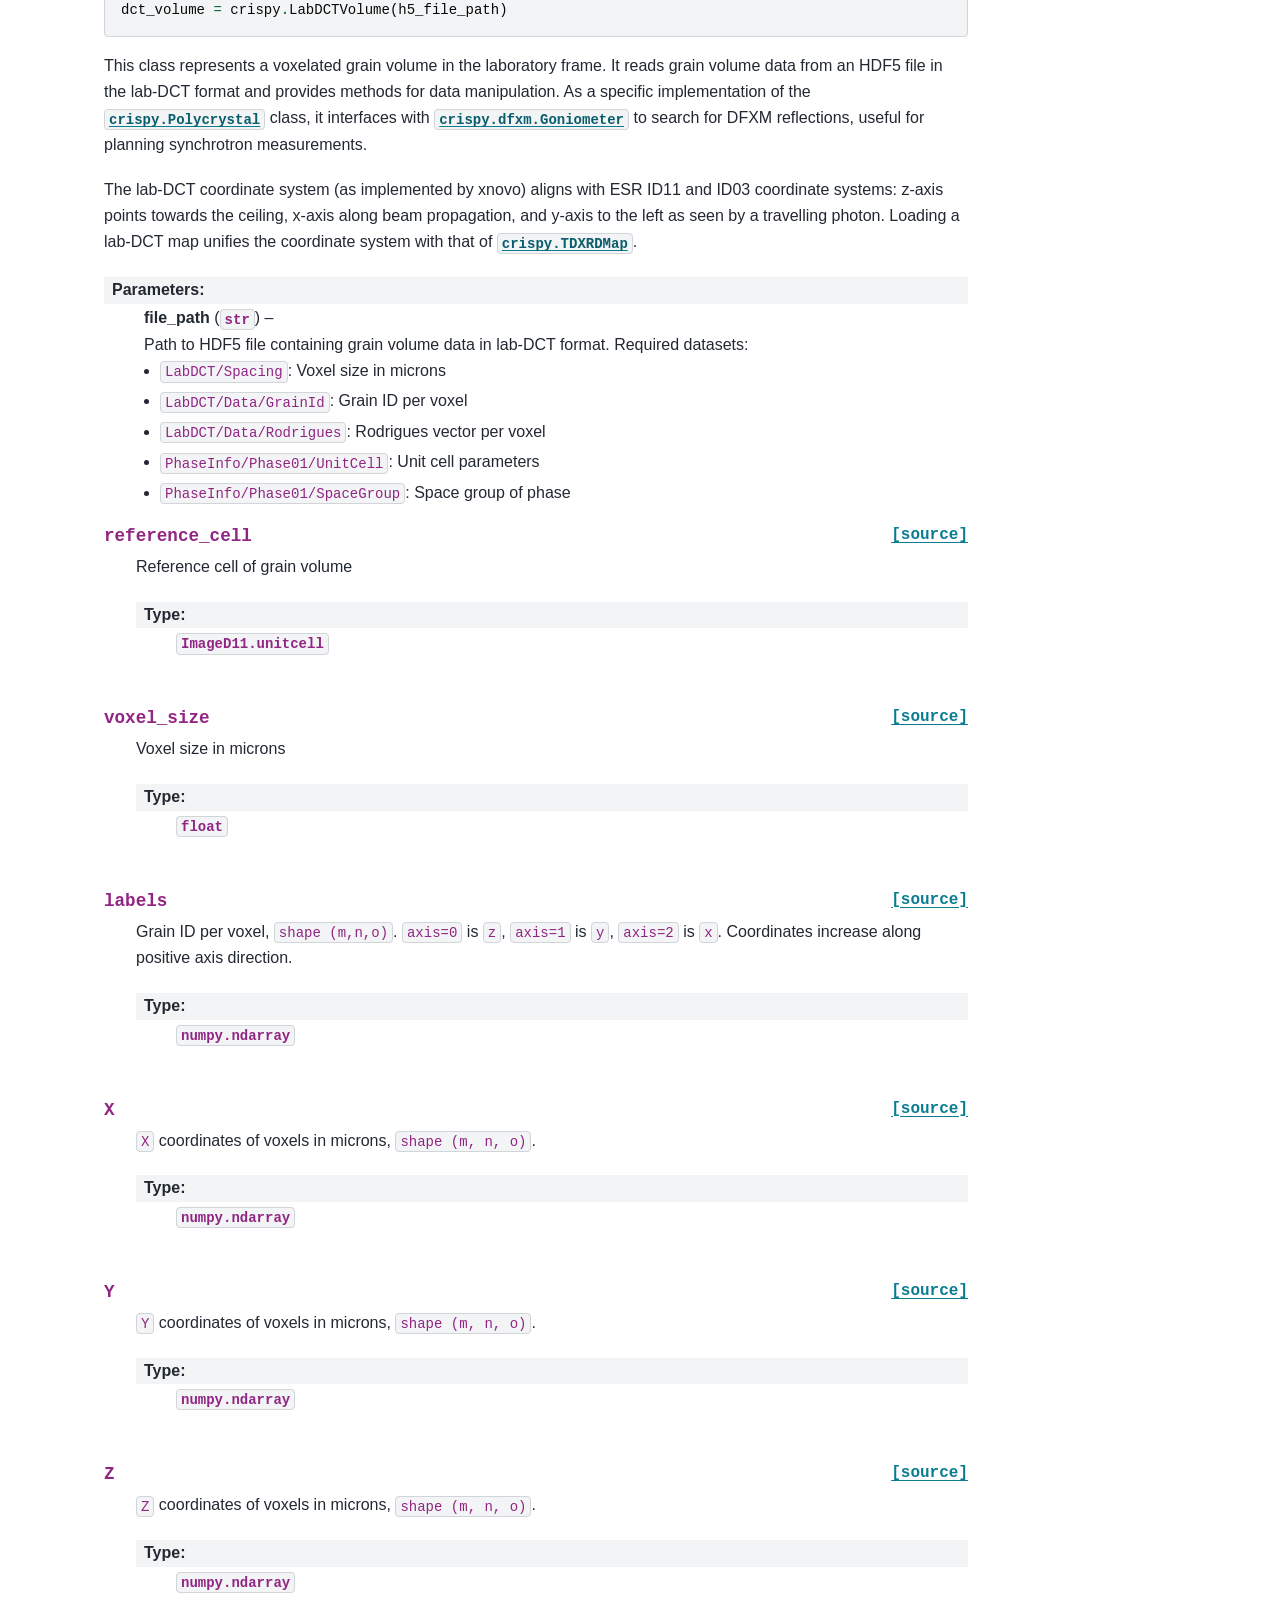
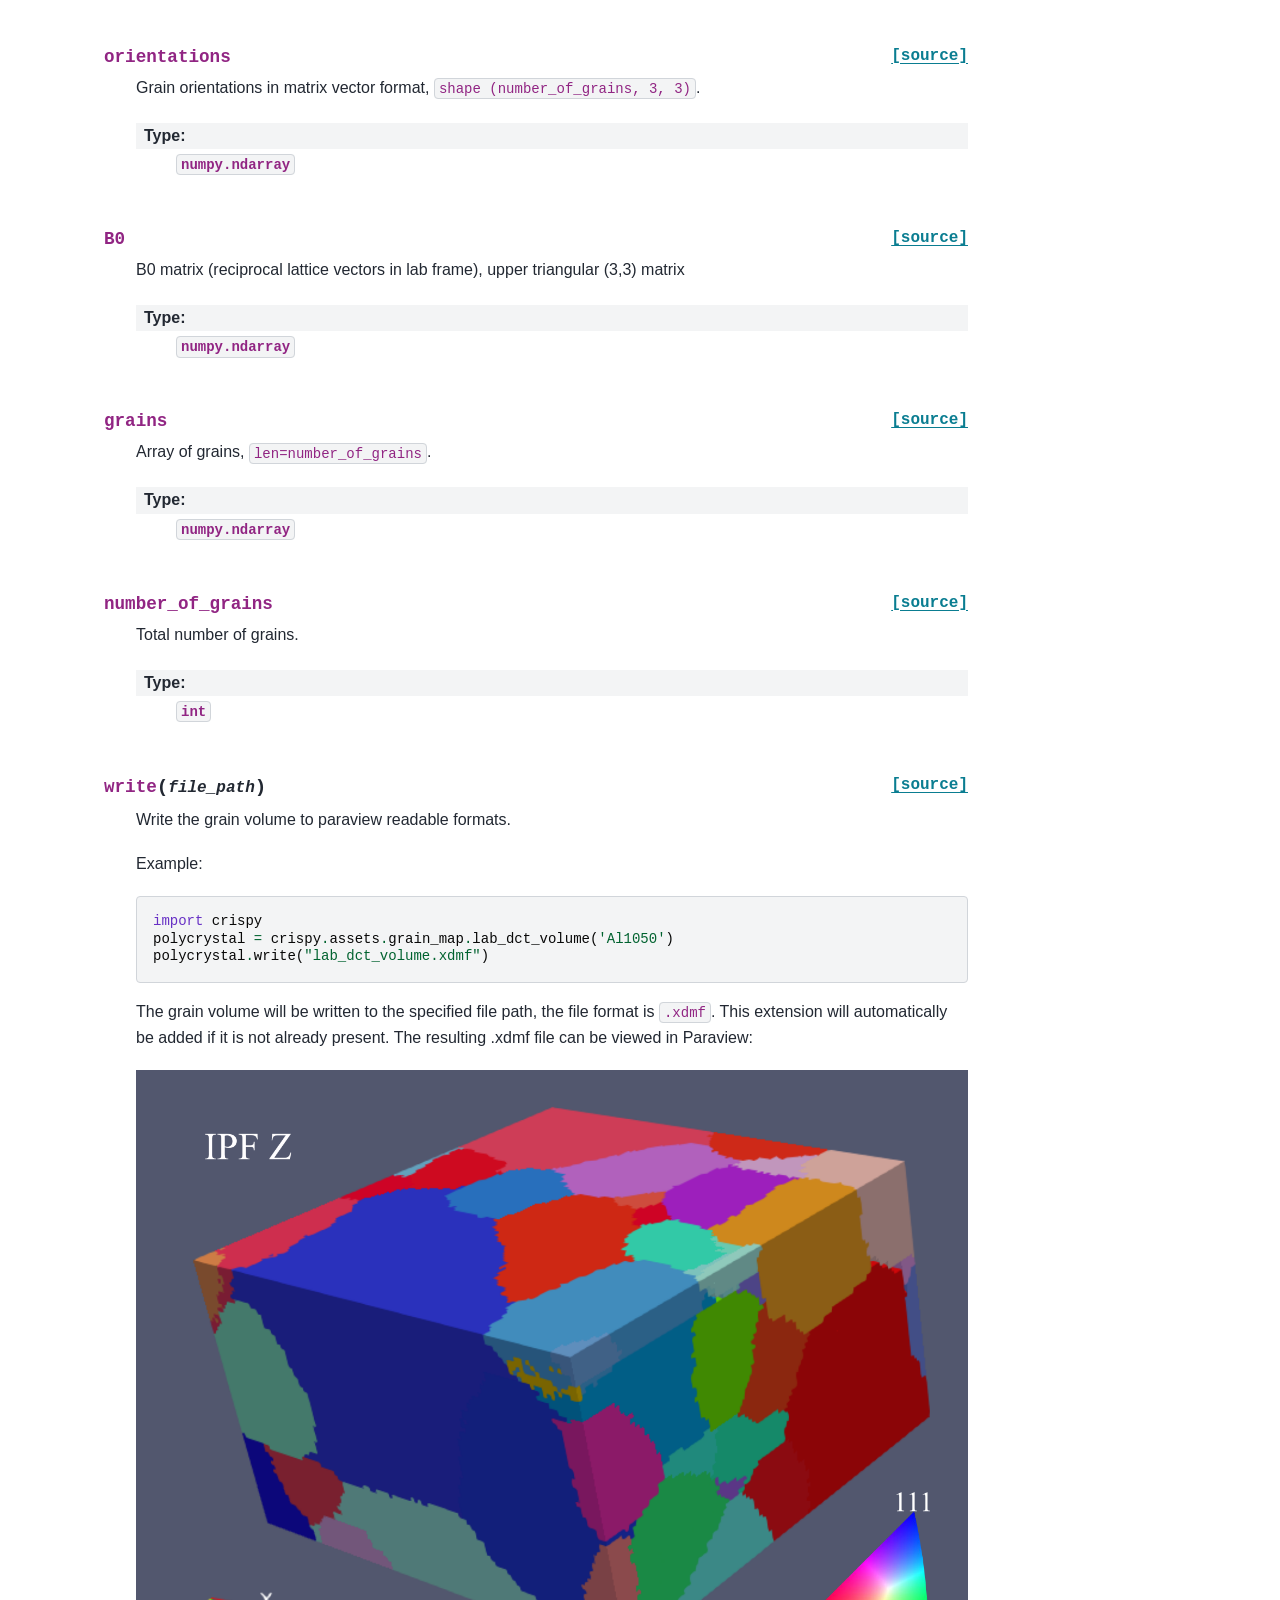
==== commit d5d4eea1: "Docs link" ====
--- a/docs/index.html
+++ b/docs/index.html
@@ -362,7 +362,9 @@
 </section>
 <section id="documentation">
 <h1>Documentation<a class="headerlink" href="#documentation" title="Link to this heading">#</a></h1>
-<p>The extended documentation is about to be released at an externally hosted website.</p>
+<blockquote>
+<div><p><a class="reference external" href="https://axelhenningsson.github.io/crispy/">The extended documentation is available here</a>.</p>
+</div></blockquote>
 <section id="grainmap">
 <h2>GrainMap<a class="headerlink" href="#grainmap" title="Link to this heading">#</a></h2>
 <dl class="py class">
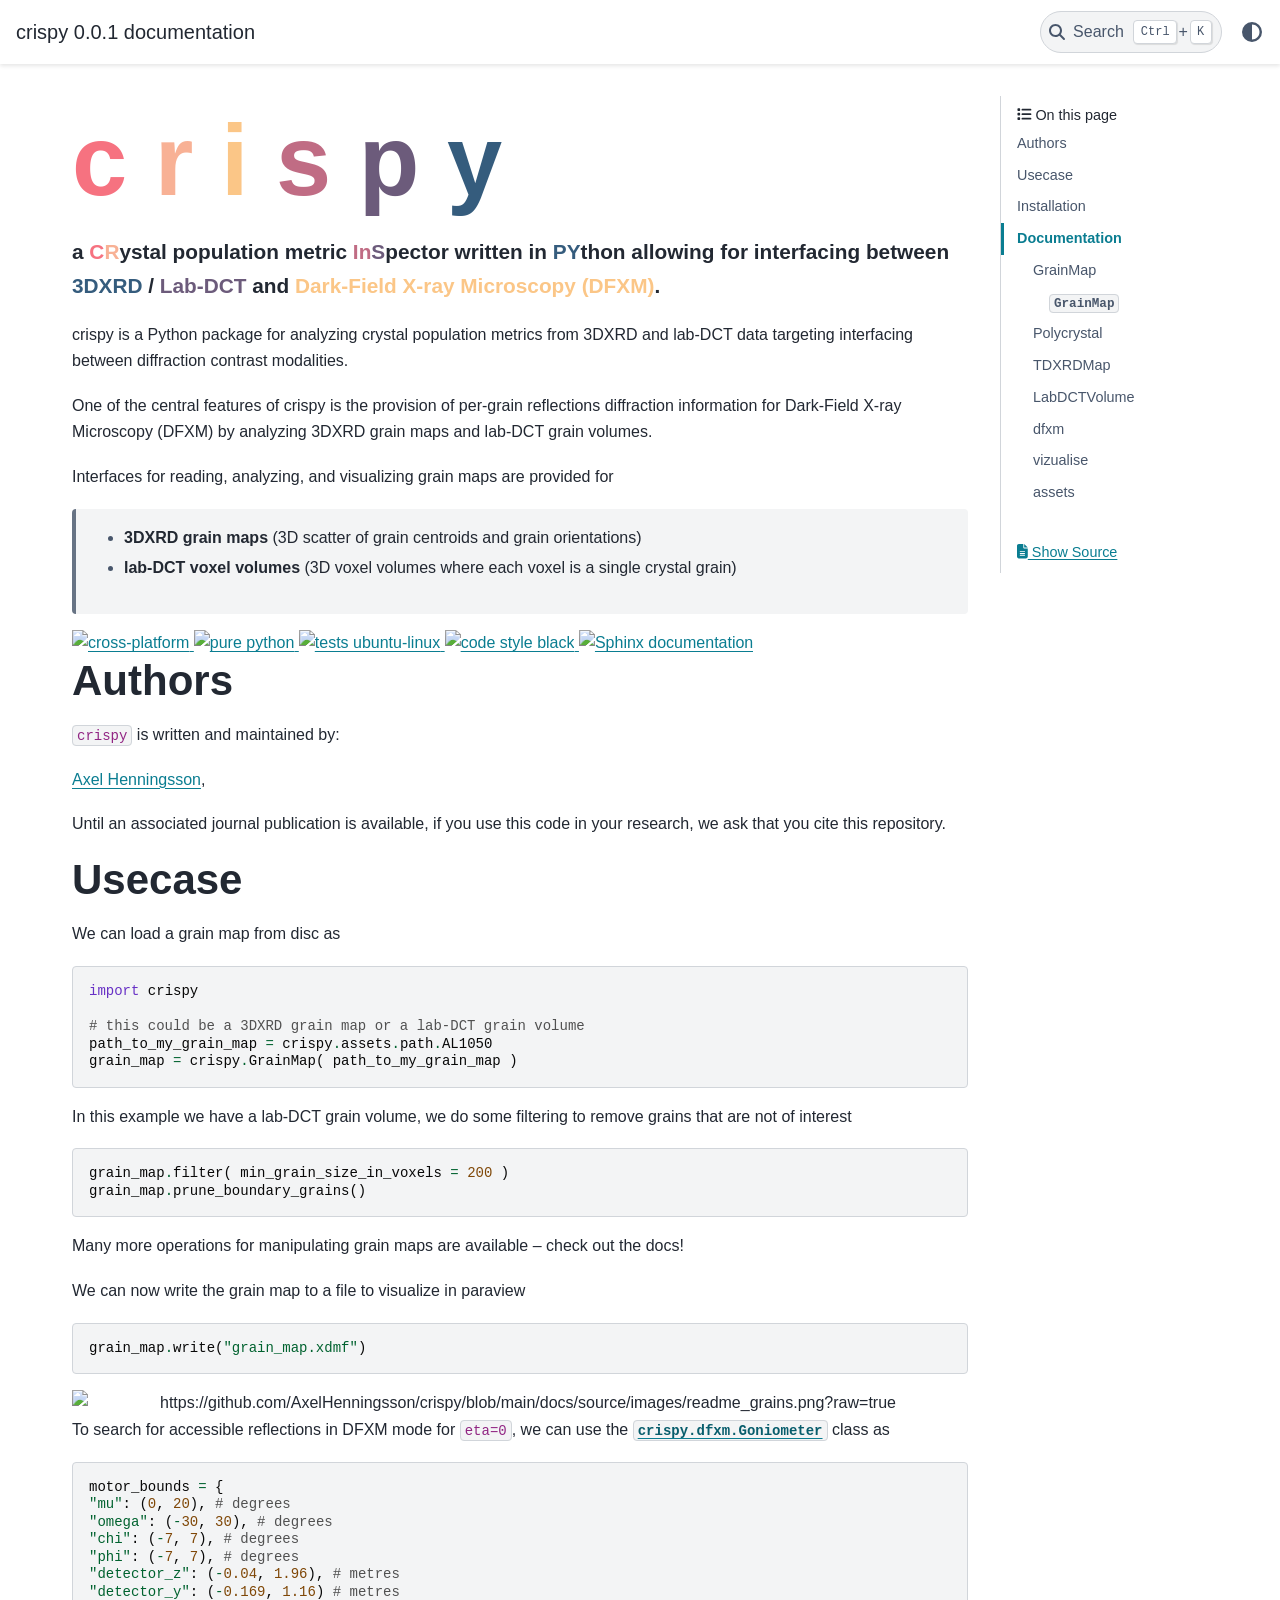
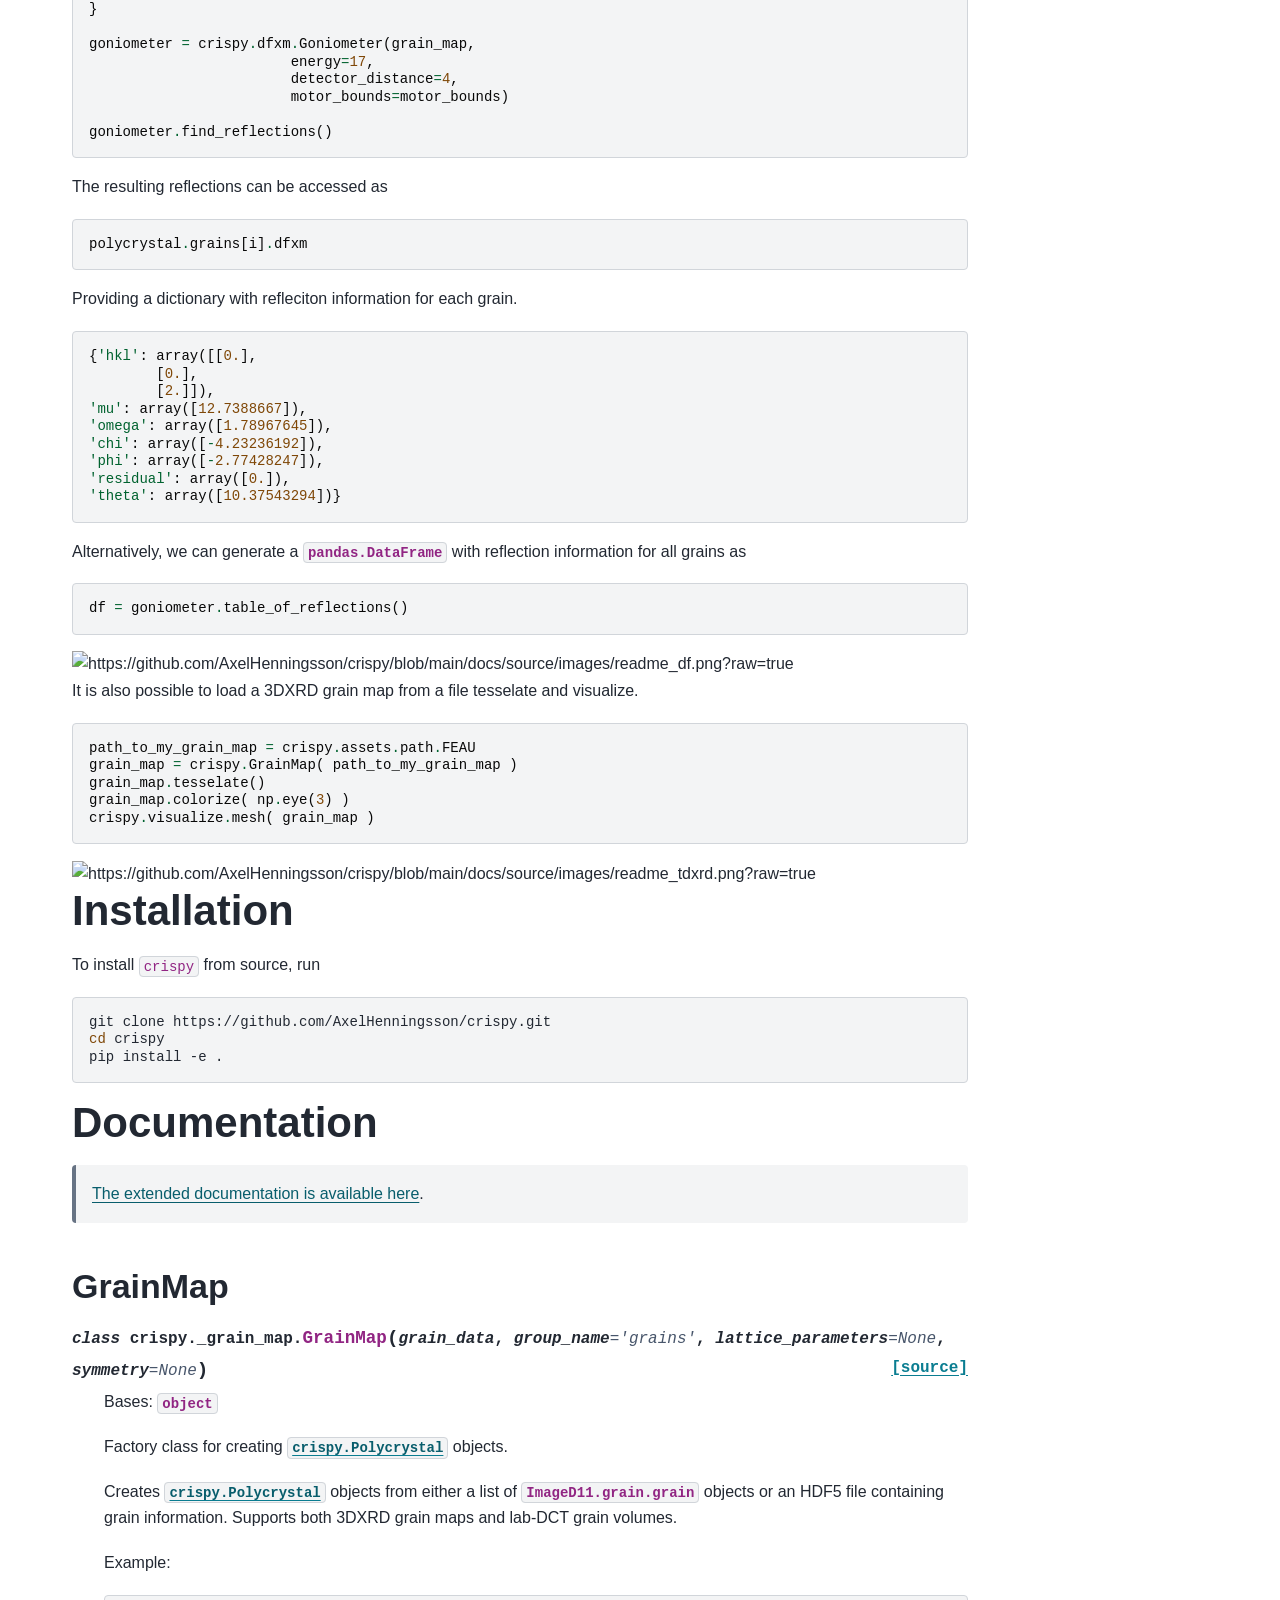
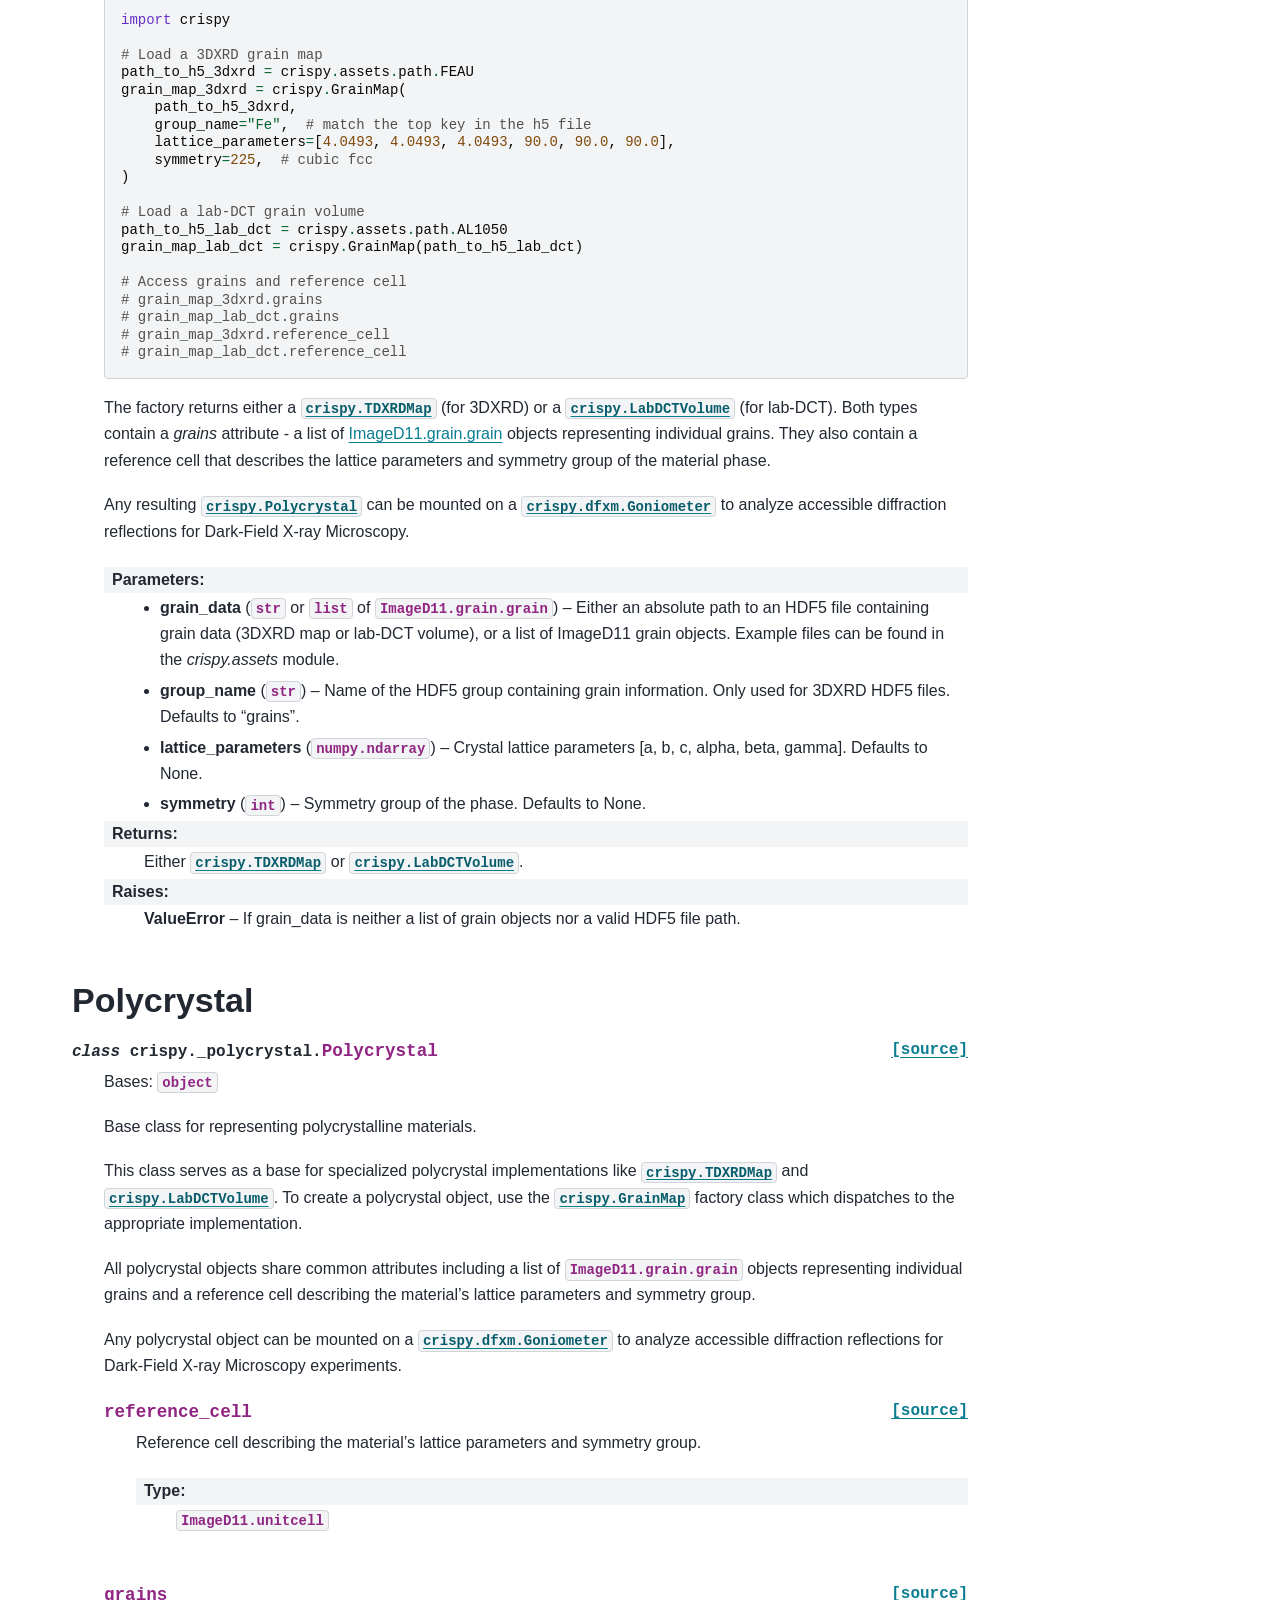
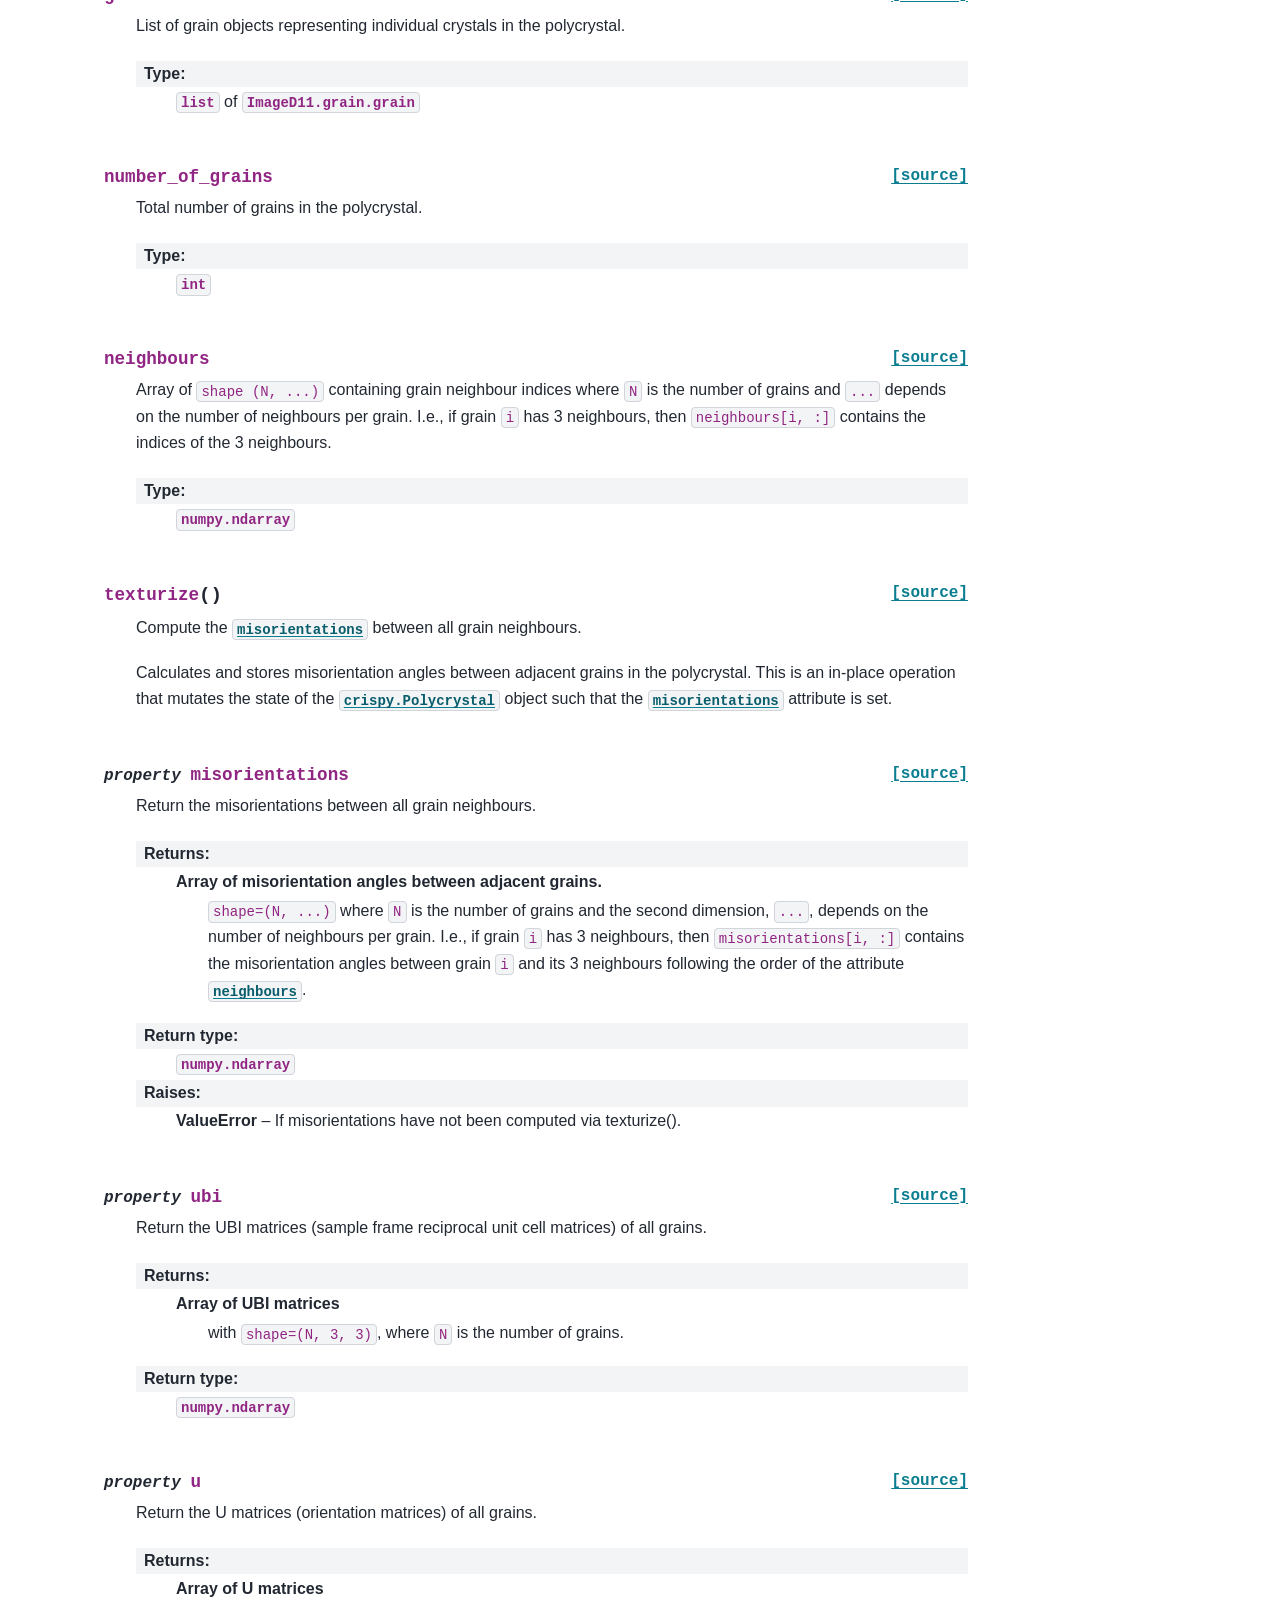
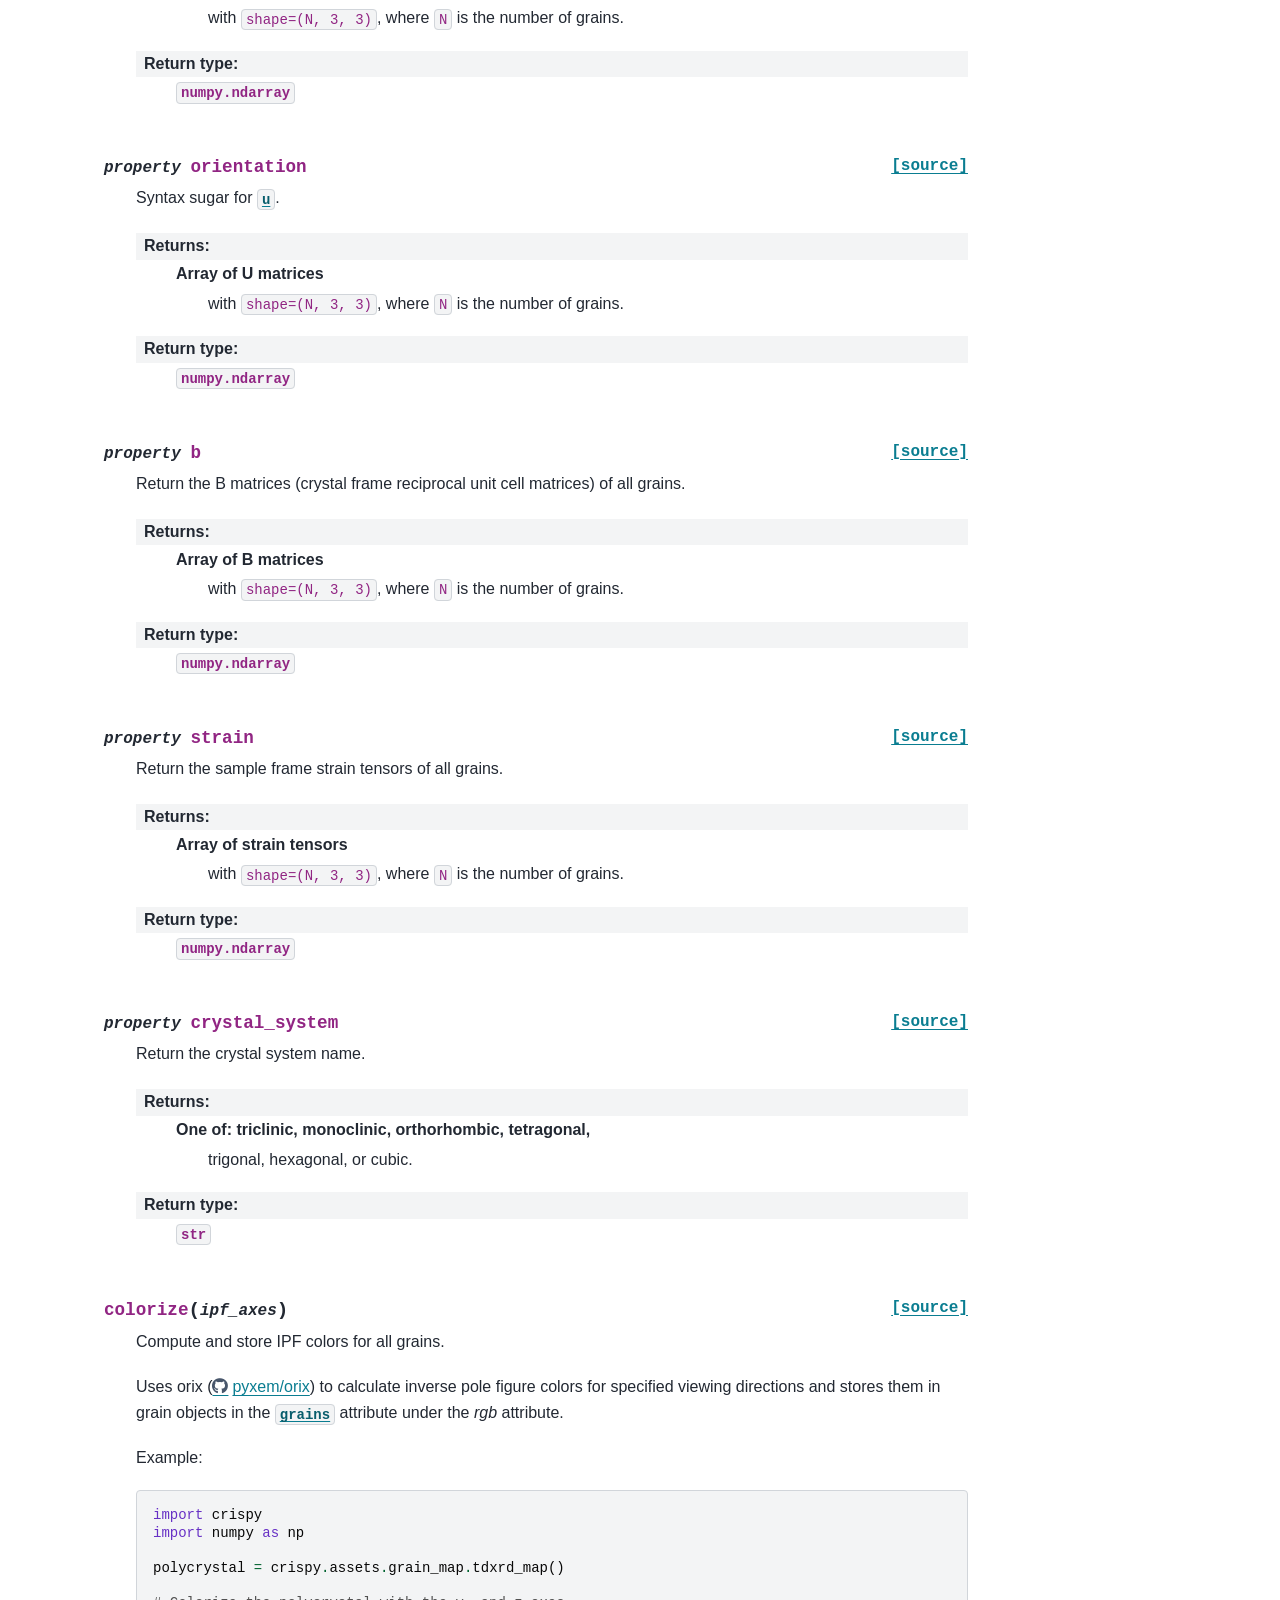
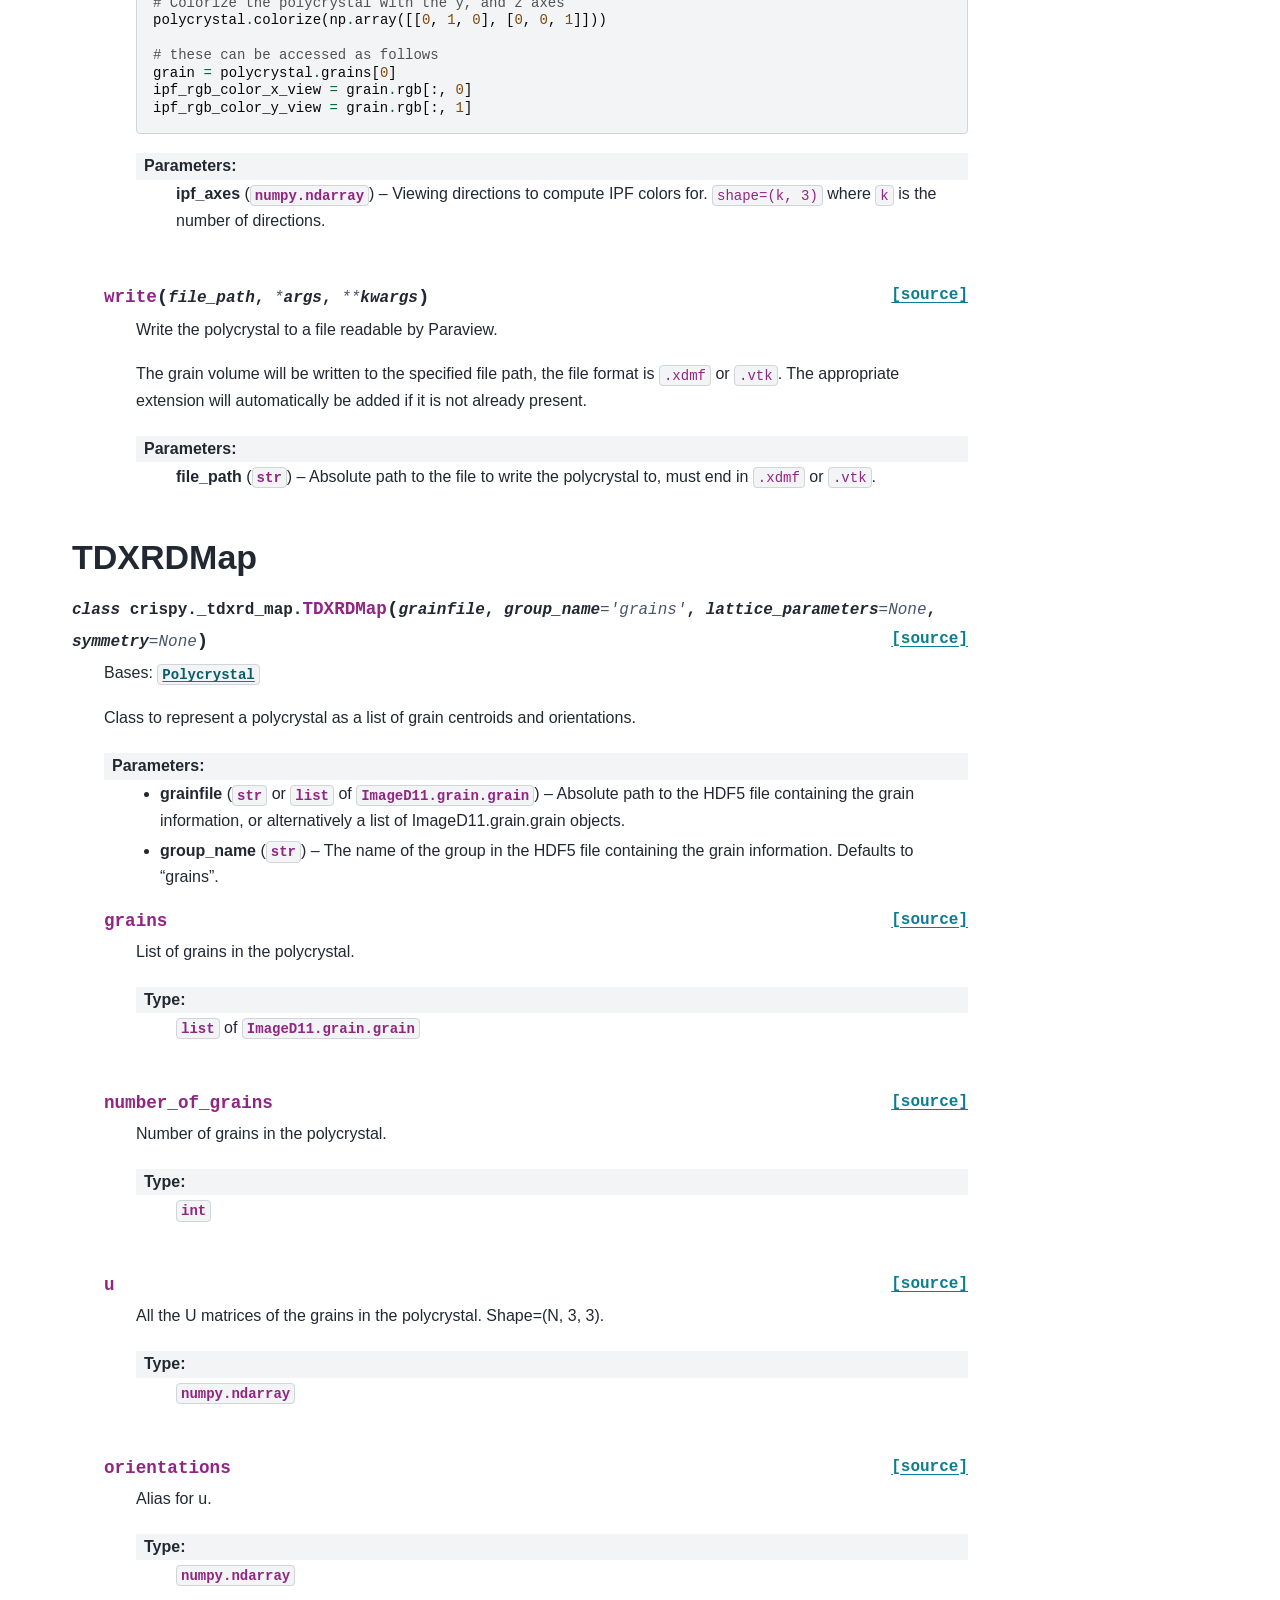
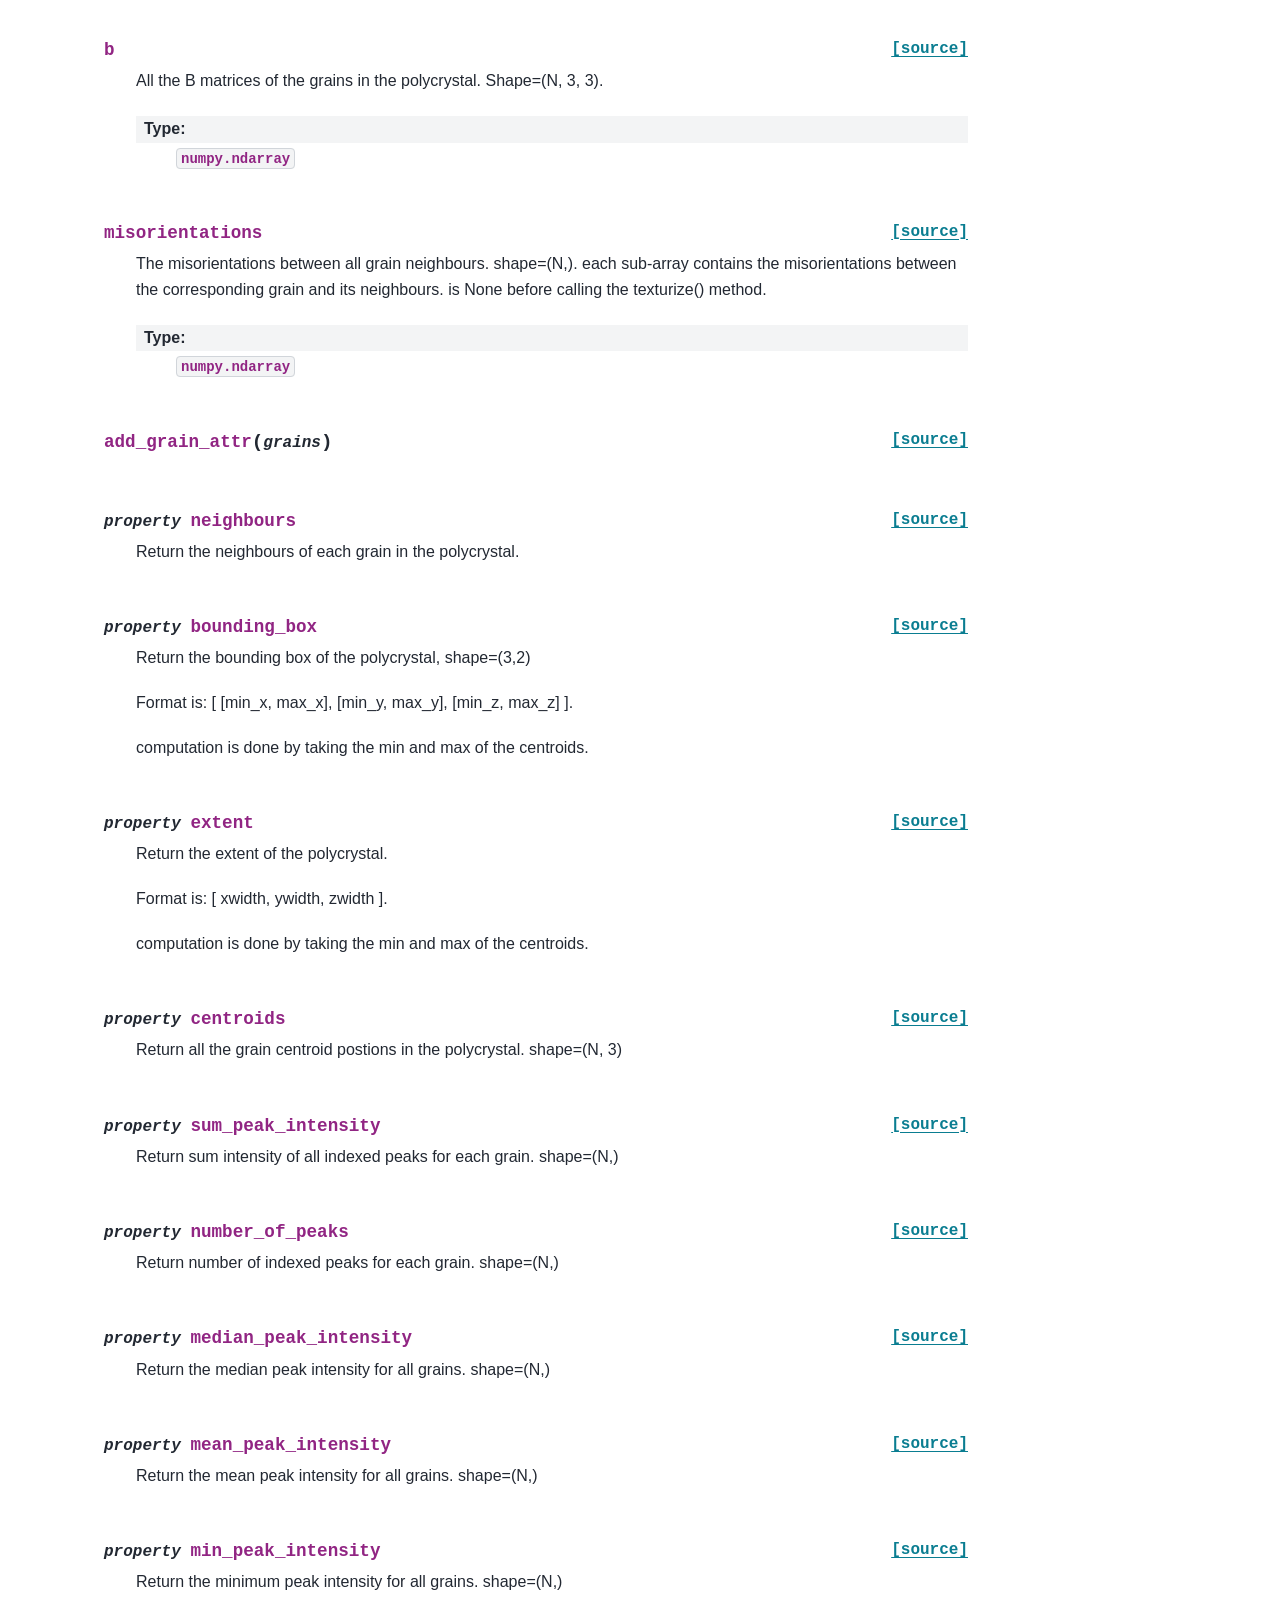
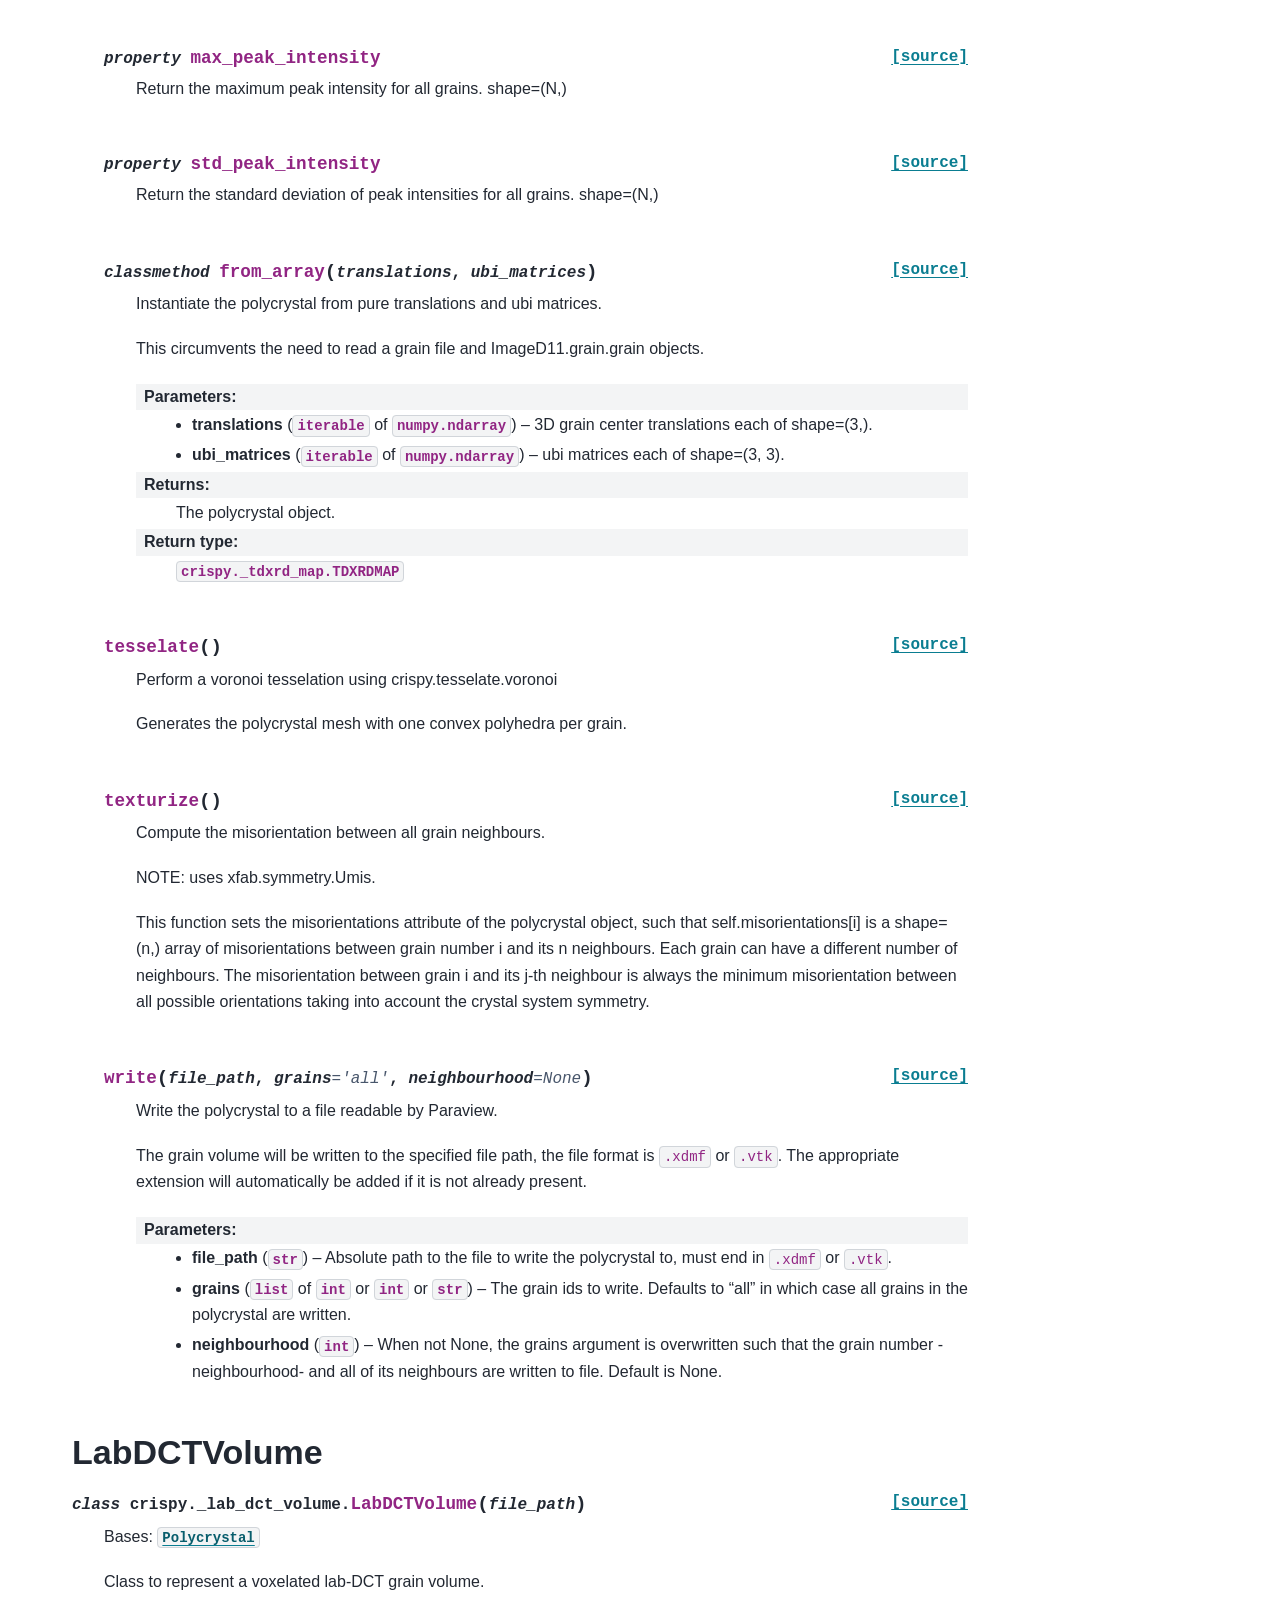
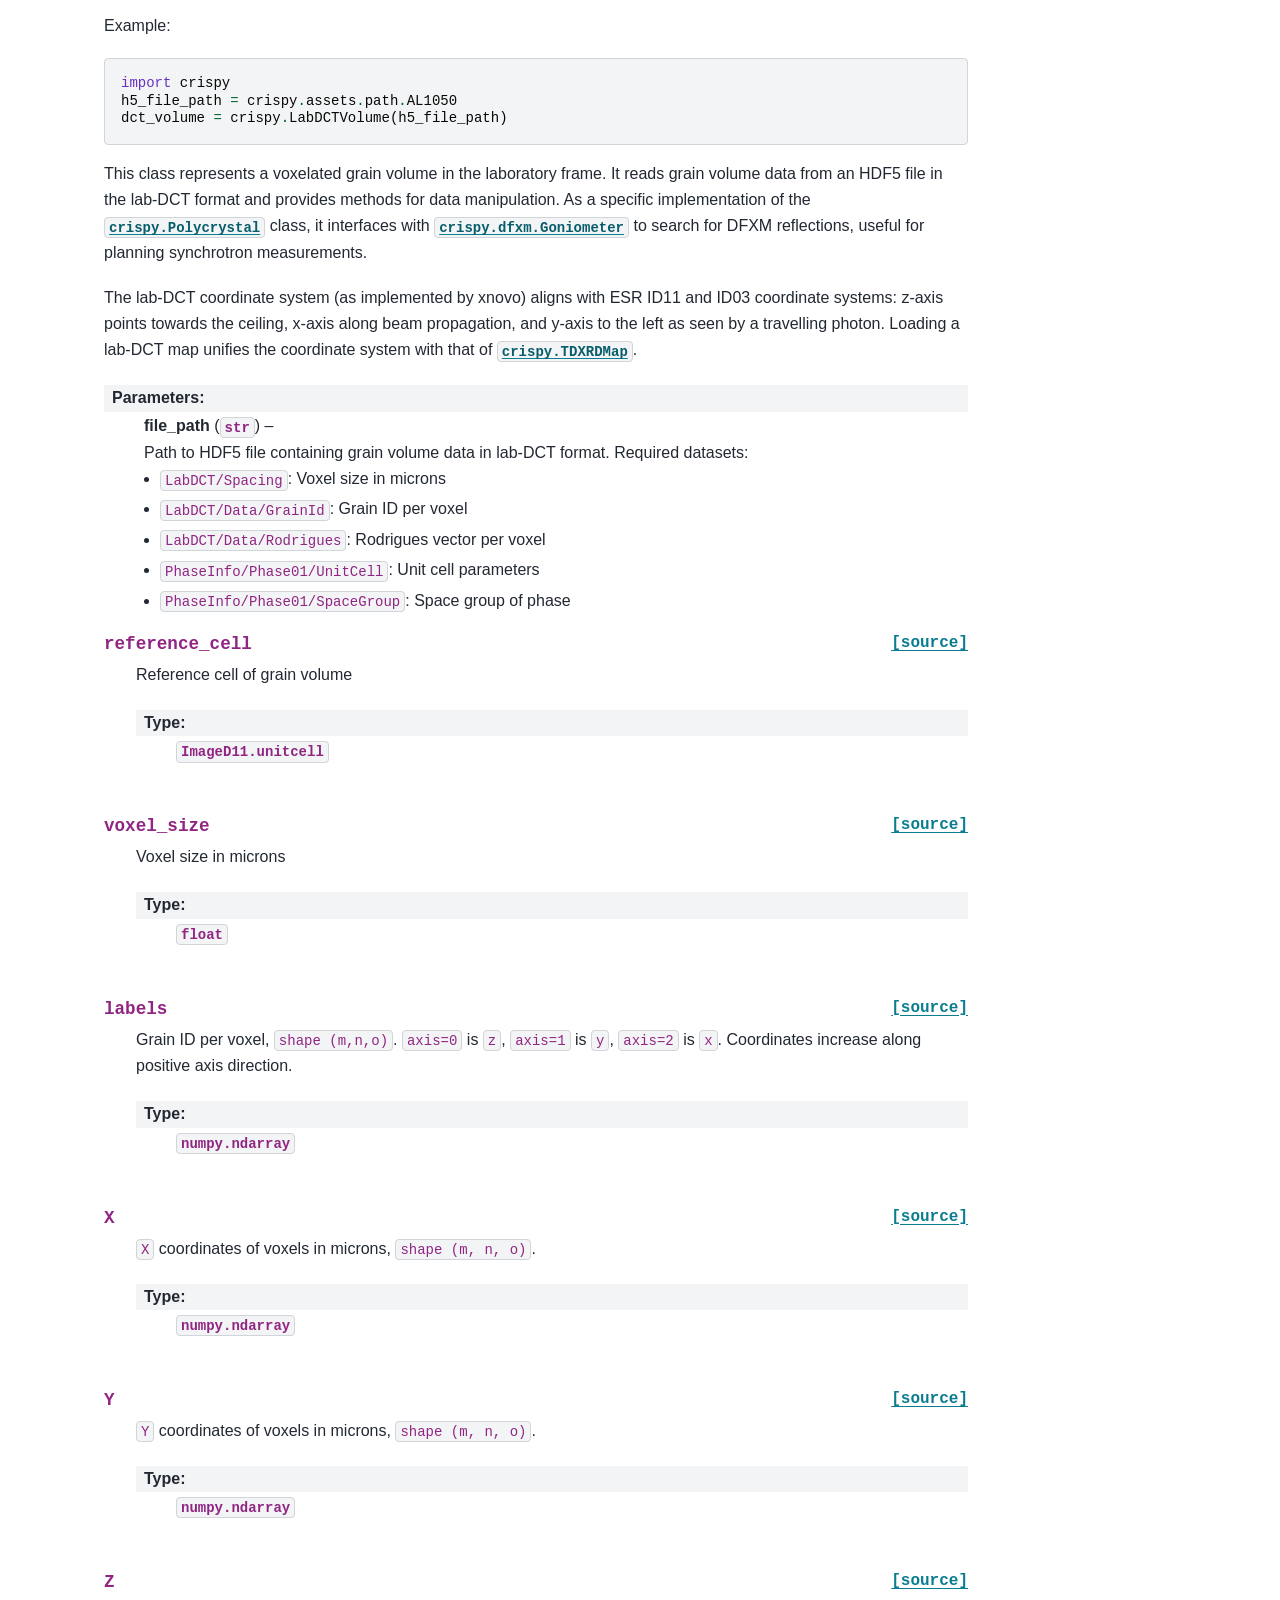
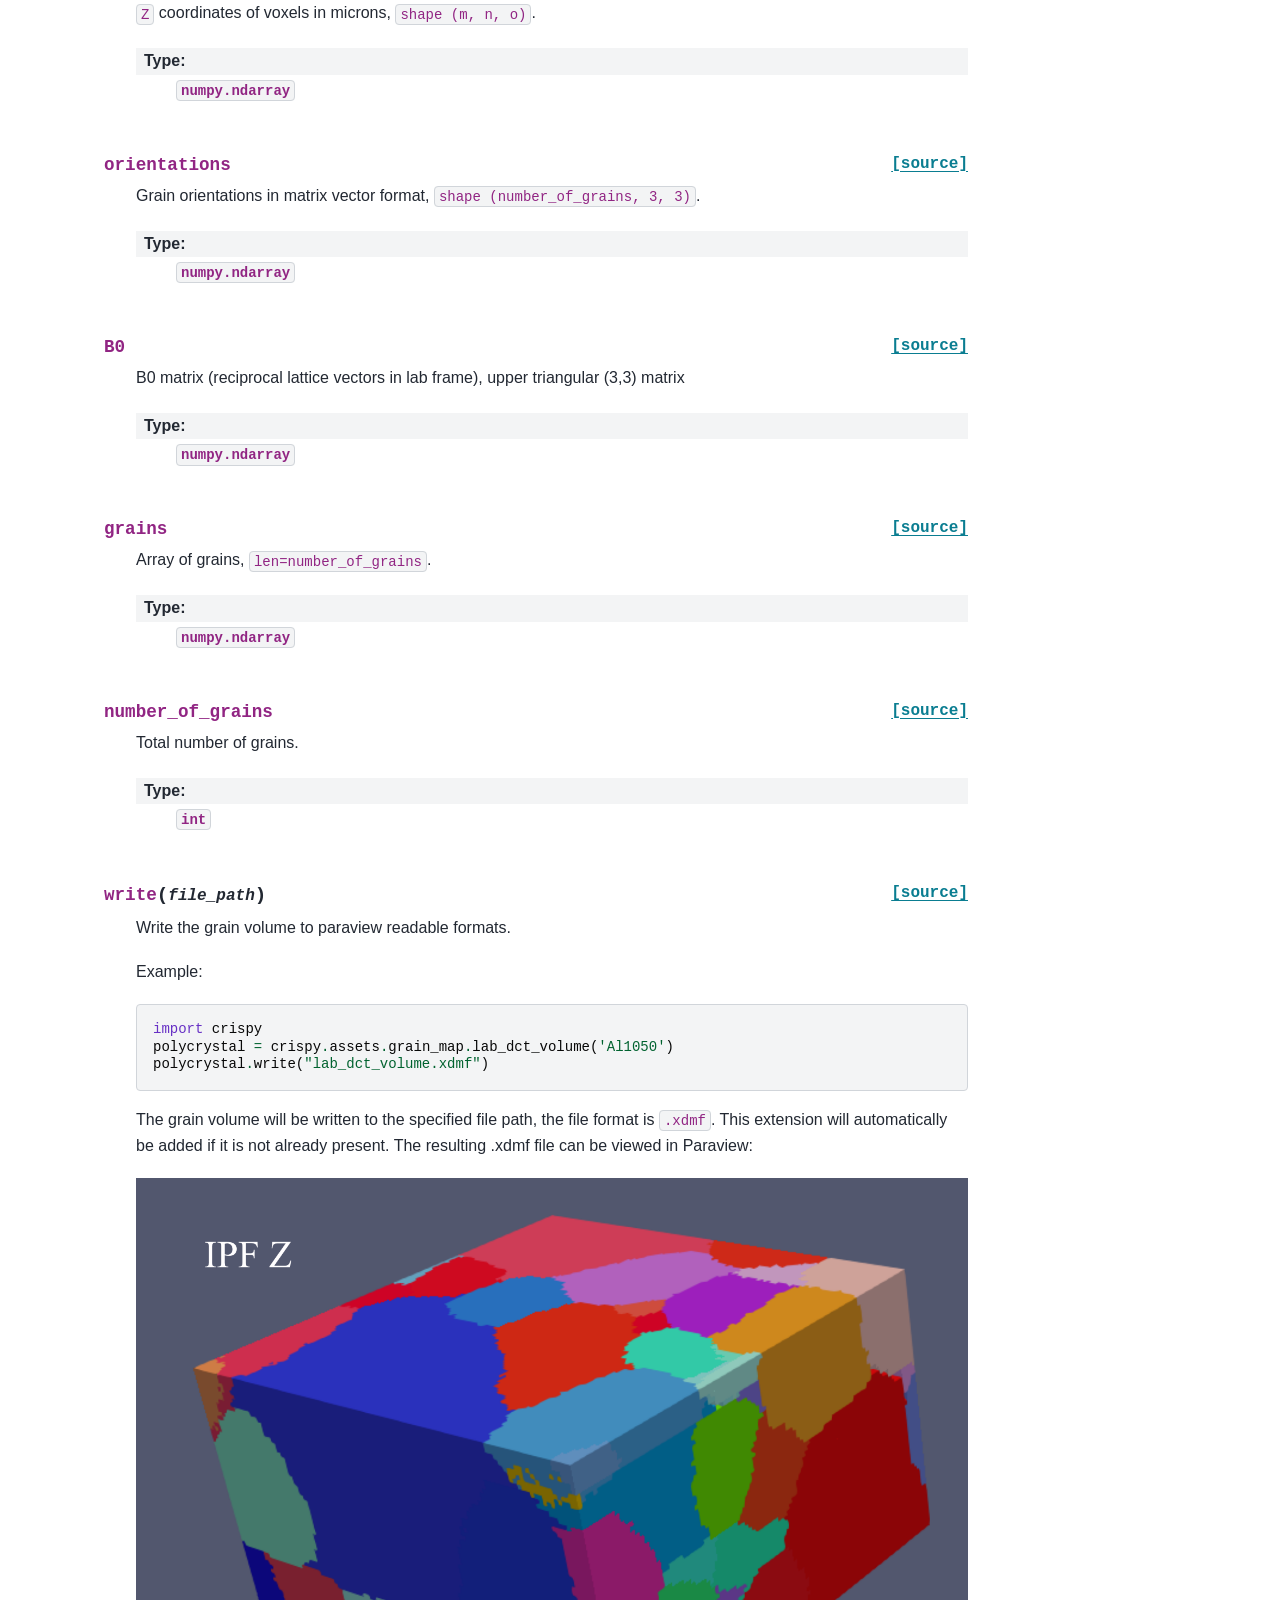
==== commit 4e041ec2: "Updates to readme" ====
--- a/docs/index.html
+++ b/docs/index.html
@@ -8,7 +8,7 @@
     <meta charset="utf-8" />
     <meta name="viewport" content="width=device-width, initial-scale=1.0" /><meta name="viewport" content="width=device-width, initial-scale=1" />
 
-    <title>crispy &#8212; crispy 0.0.1 documentation</title>
+    <title>Authors &#8212; crispy 0.0.1 documentation</title>
   
   
   
@@ -249,9 +249,34 @@
                   
   <div class="toctree-wrapper compound">
 </div>
-<section id="crispy">
-<h1>crispy<a class="headerlink" href="#crispy" title="Link to this heading">#</a></h1>
-<p><strong>a CRystal population metric InSpector written in PYthon.</strong></p>
+<h1 style="font-size: 6.2em; font-weight: bold;">
+    <span style="color:#f67280;">c</span>
+    <span style="color:#f8b195;">r</span>
+    <span style="color:#fbc687;">i</span>
+    <span style="color:#c06c84;">s</span>
+    <span style="color:#6c5b7b;">p</span>
+    <span style="color:#355c7d;">y</span>
+</h1>
+
+<p style="font-size: 1.3em; font-weight: bold;">
+    a <span style="color:#f67280;">C</span><span style="color:#f8b195;">R</span>ystal population metric
+    <span style="color:#c06c84;">In</span><span style="color:#6c5b7b;">S</span>pector written in
+    <span style="color:#355c7d;">PY</span>thon allowing for interfacing between
+    <span style="color:#355c7d;">3DXRD</span> /
+    <span style="color:#6c5b7b;">Lab-DCT</span> and
+    <span style="color:#fbc687;">Dark-Field X-ray Microscopy (DFXM)</span>.
+</p><p>crispy is a Python package for analyzing crystal population metrics from 3DXRD and
+lab-DCT data targeting interfacing between diffraction contrast modalities.</p>
+<p>One of the central features of crispy is the provision of per-grain reflections
+diffraction information for Dark-Field X-ray Microscopy (DFXM) by analyzing
+3DXRD grain maps and lab-DCT grain volumes.</p>
+<p>Interfaces for reading, analyzing, and visualizing grain maps are provided for</p>
+<blockquote>
+<div><ul class="simple">
+<li><p><strong>3DXRD grain maps</strong> (3D scatter of grain centroids and grain orientations)</p></li>
+<li><p><strong>lab-DCT voxel volumes</strong> (3D voxel volumes where each voxel is a single crystal grain)</p></li>
+</ul>
+</div></blockquote>
 <a class="reference external image-reference" href="https://www.python.org/"><img alt="cross-platform" src="https://img.shields.io/badge/platform-cross--platform-brightgreen.svg" />
 </a>
 <a class="reference external image-reference" href="https://www.python.org/"><img alt="pure python" src="https://img.shields.io/badge/code-pure%20python-blue.svg" />
@@ -262,19 +287,6 @@
 </a>
 <a class="reference external image-reference" href="https://axelhenningsson.github.io/darling/"><img alt="Sphinx documentation" src="https://img.shields.io/badge/docs-sphinx-blue.svg" />
 </a>
-<p>crispy is a Python package for analyzing crystal population metrics from 3DXRD and
-lab-DCT data targeting interfacing between diffraction contrast modalities.</p>
-<p>One of the central features of crispy is the provision of per-grain reflections
-diffraction information for Dark-Field X-ray Microscopy (DFXM) by analyzing
-3DXRD grain maps and lab-DCT grain volumes.</p>
-<p>Interfaces for reading, analyzing, and visualizing grain maps are provided for</p>
-<blockquote>
-<div><ul class="simple">
-<li><p><strong>3DXRD grain maps</strong> (3D scatter of grain centroids and grain orientations)</p></li>
-<li><p><strong>lab-DCT voxel volumes</strong> (3D voxel volumes where each voxel is a single crystal grain)</p></li>
-</ul>
-</div></blockquote>
-</section>
 <section id="authors">
 <h1>Authors<a class="headerlink" href="#authors" title="Link to this heading">#</a></h1>
 <p><code class="docutils literal notranslate"><span class="pre">crispy</span></code> is written and maintained by:</p>
@@ -1700,8 +1712,7 @@
   </div>
   <nav class="bd-toc-nav page-toc" aria-labelledby="pst-page-navigation-heading-2">
     <ul class="visible nav section-nav flex-column">
-<li class="toc-h1 nav-item toc-entry"><a class="reference internal nav-link" href="#">crispy</a></li>
-<li class="toc-h1 nav-item toc-entry"><a class="reference internal nav-link" href="#authors">Authors</a></li>
+<li class="toc-h1 nav-item toc-entry"><a class="reference internal nav-link" href="#">Authors</a></li>
 <li class="toc-h1 nav-item toc-entry"><a class="reference internal nav-link" href="#usecase">Usecase</a></li>
 <li class="toc-h1 nav-item toc-entry"><a class="reference internal nav-link" href="#installation">Installation</a></li>
 <li class="toc-h1 nav-item toc-entry"><a class="reference internal nav-link" href="#documentation">Documentation</a><ul class="visible nav section-nav flex-column">
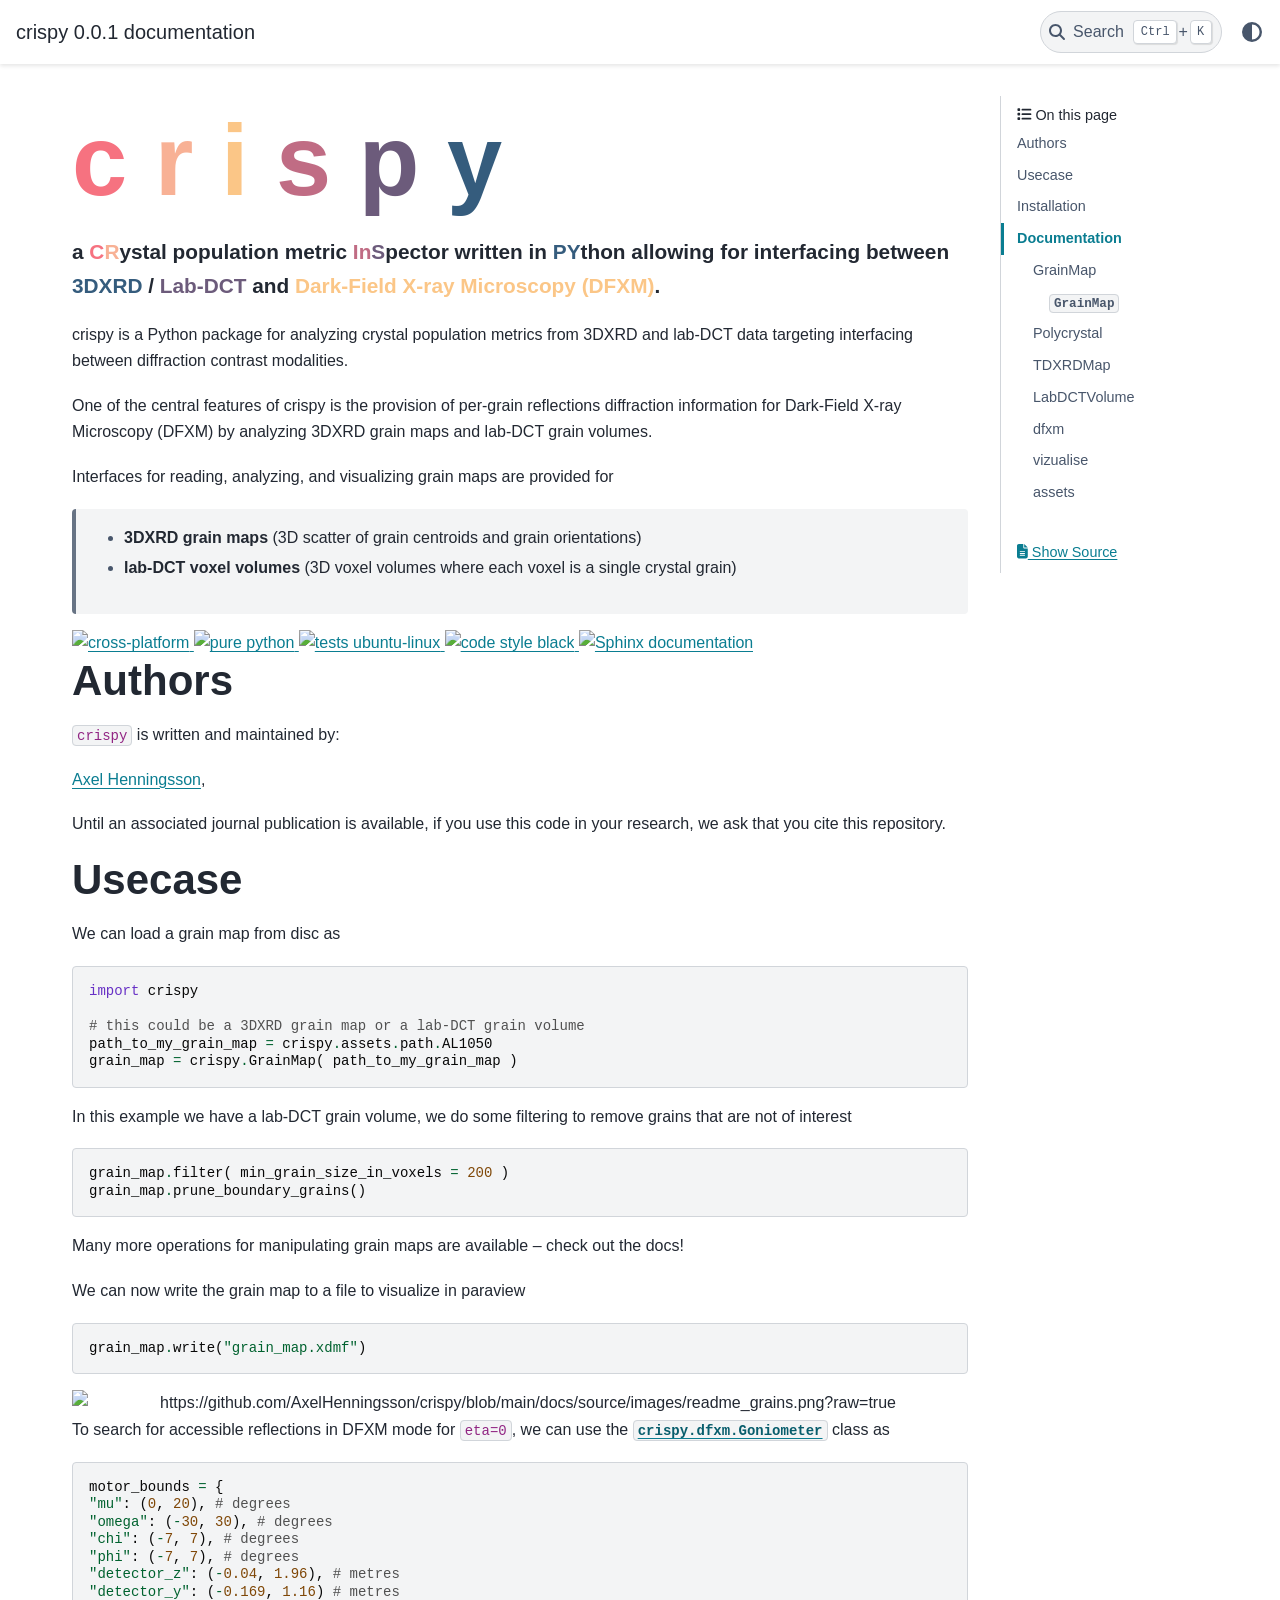
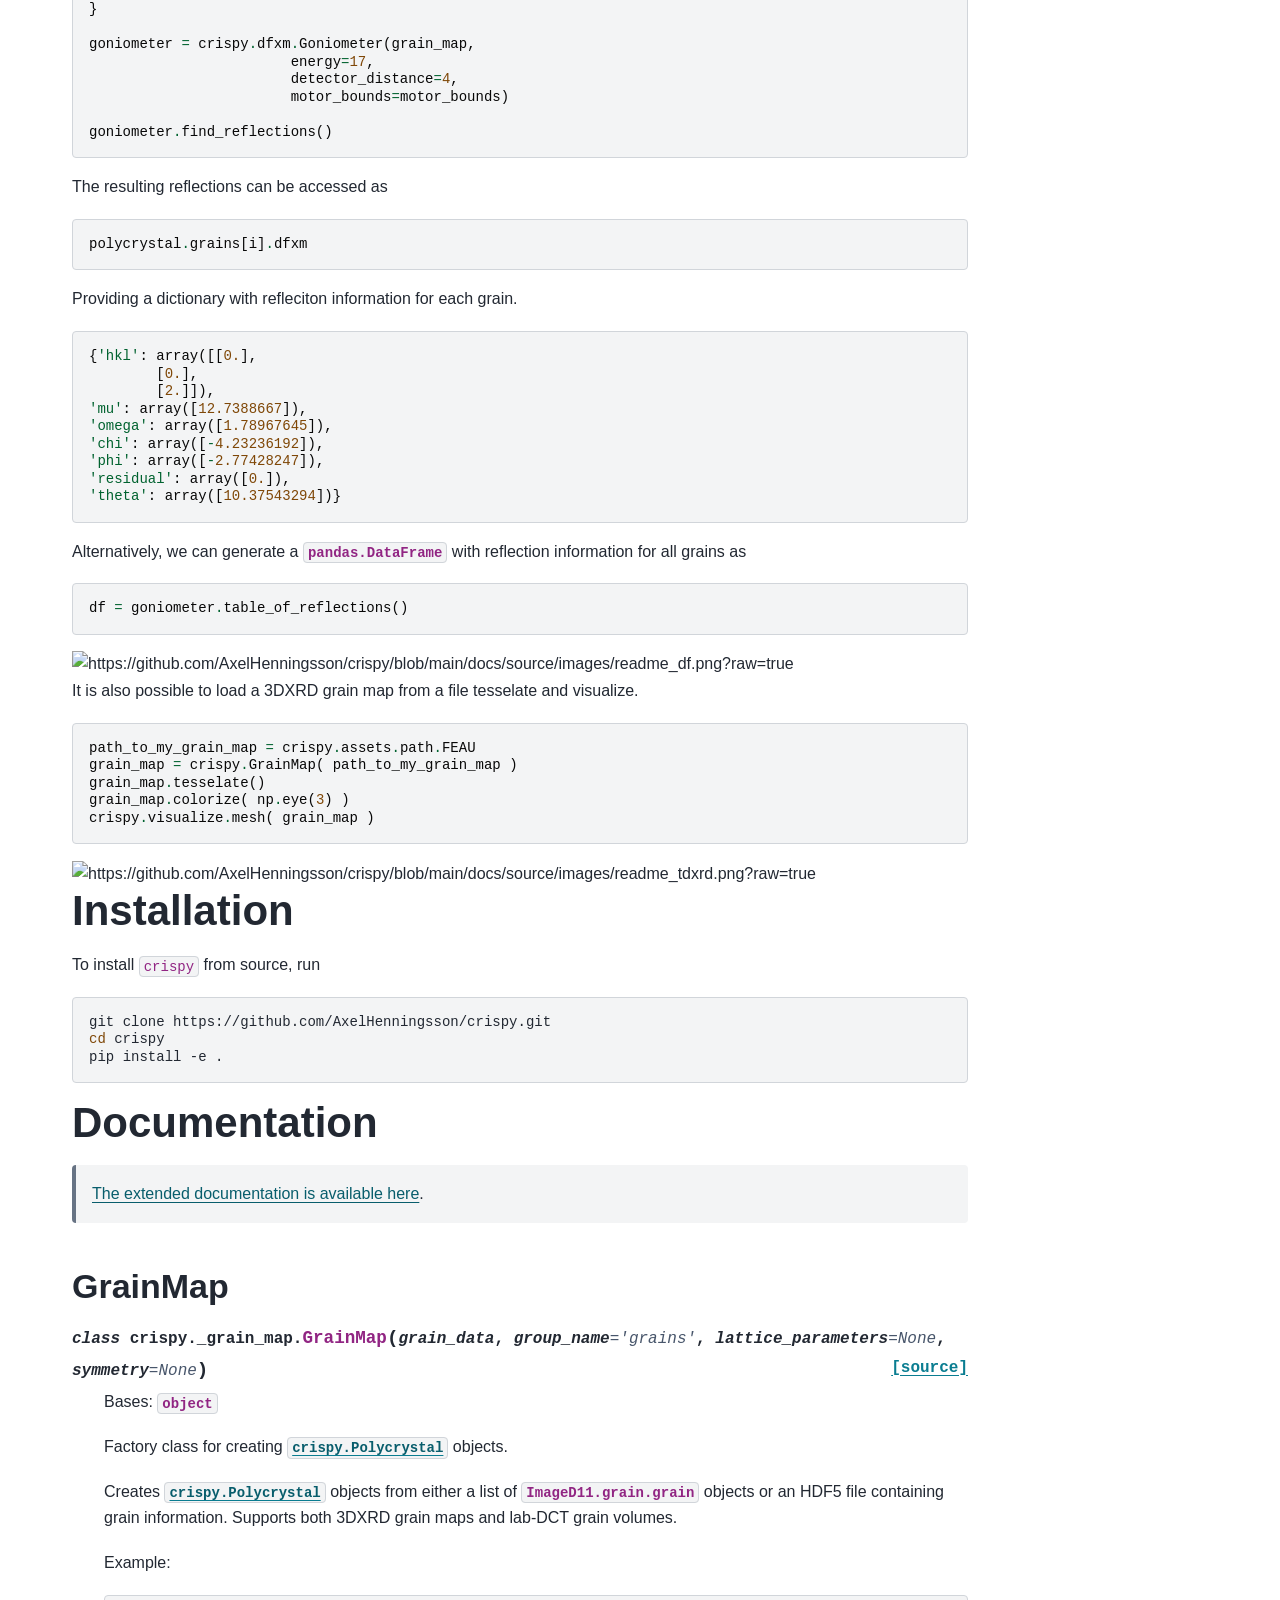
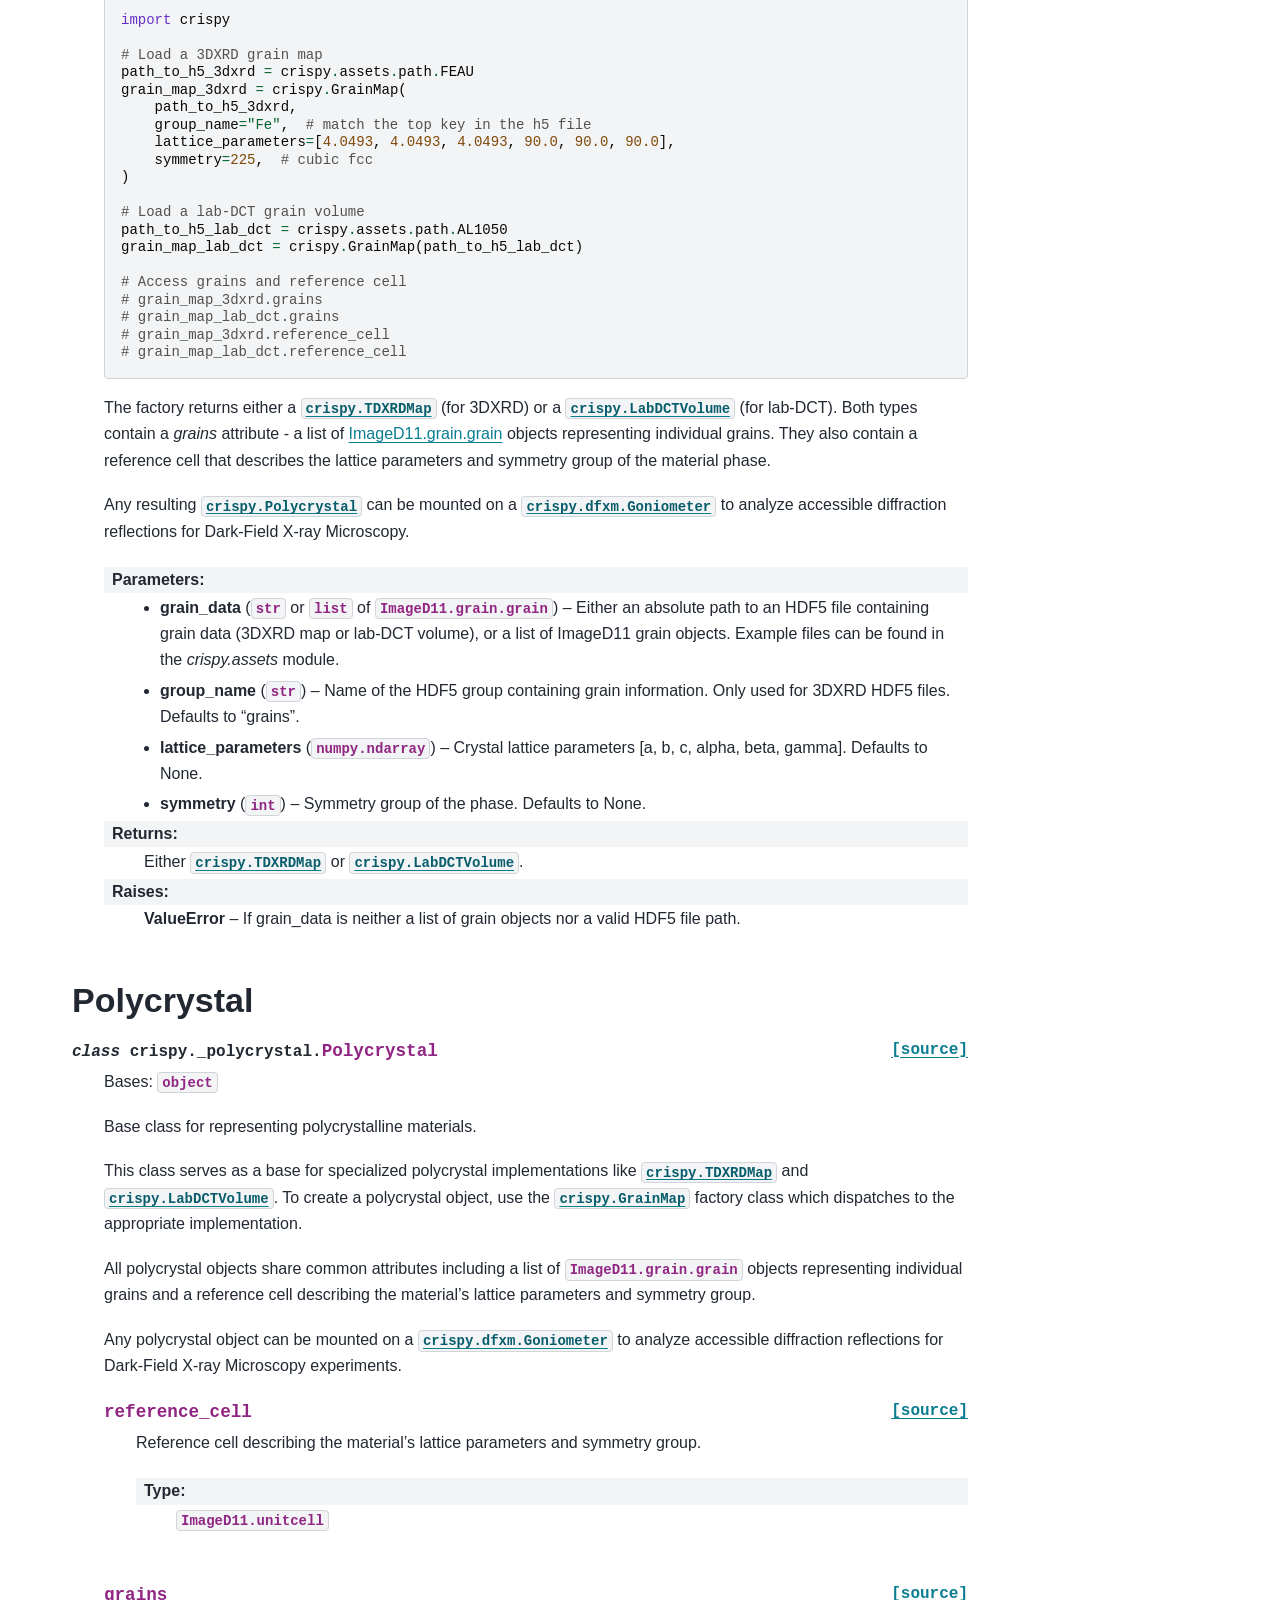
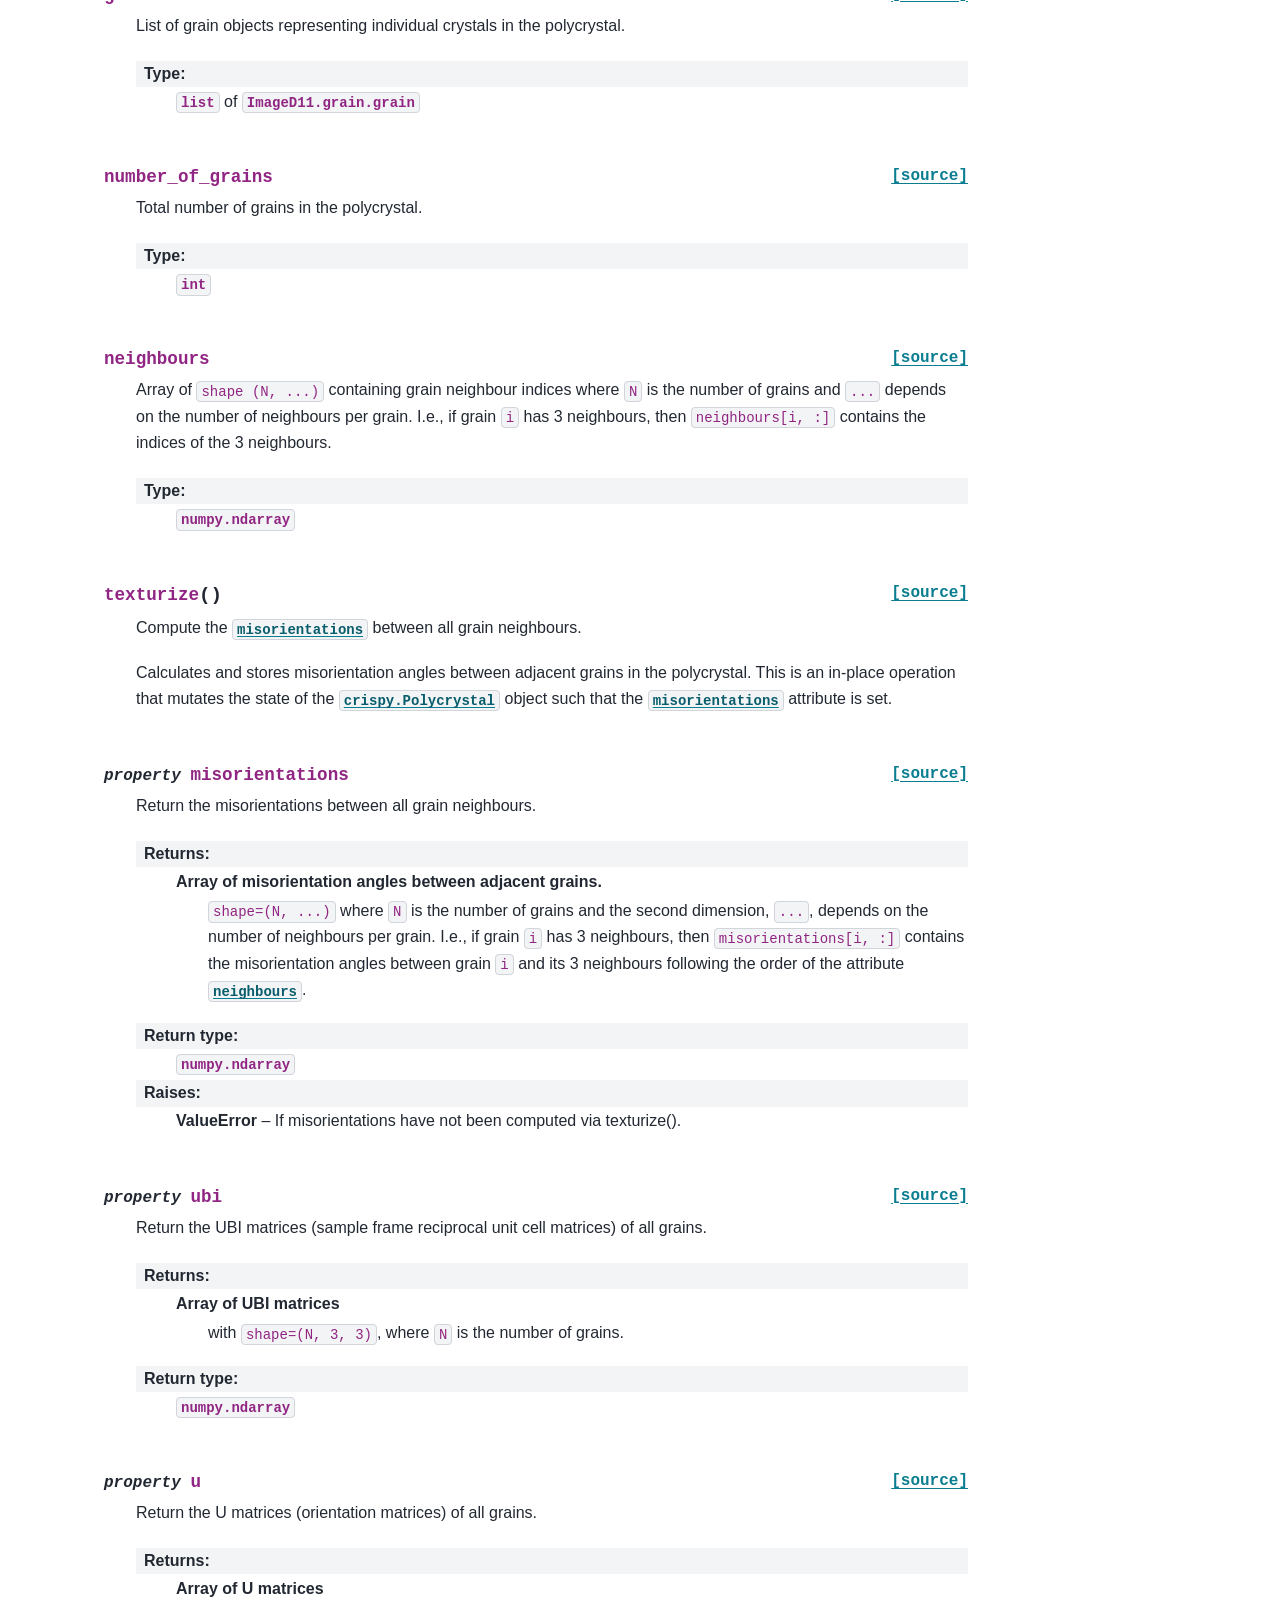
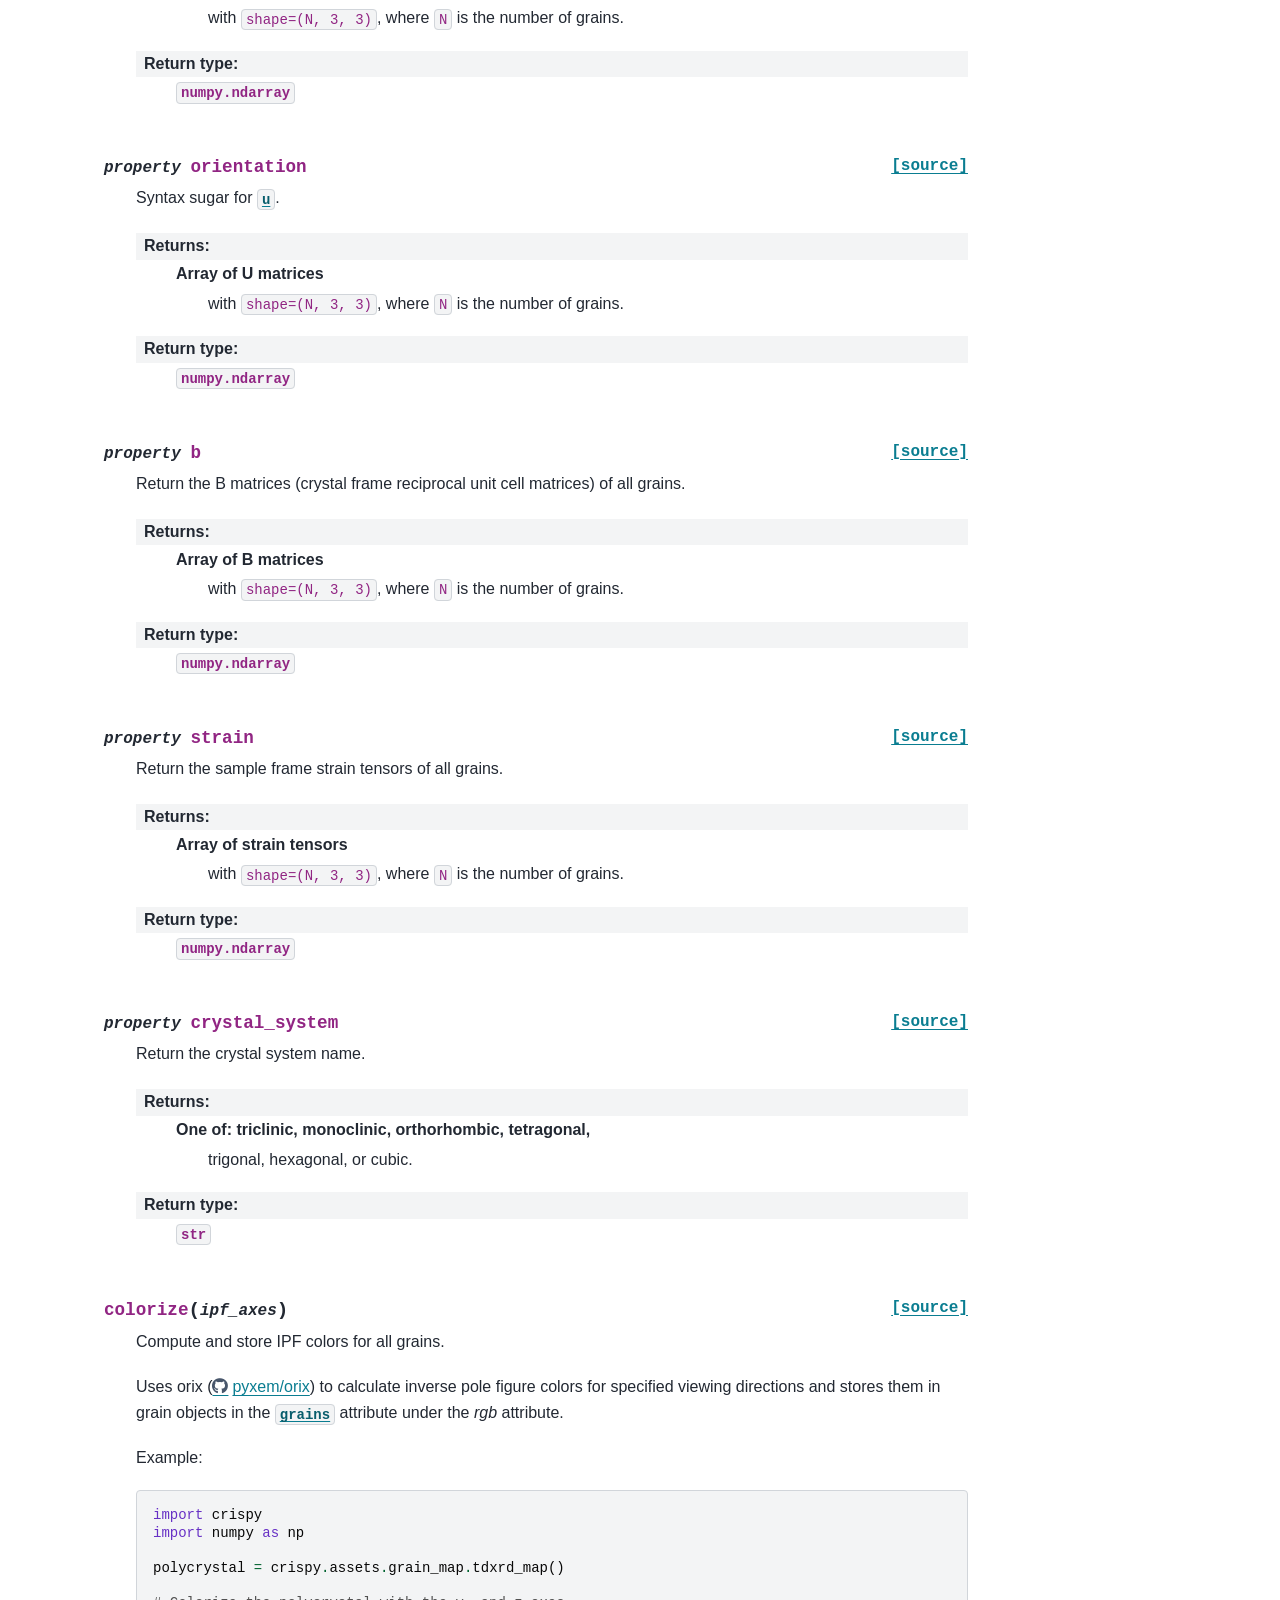
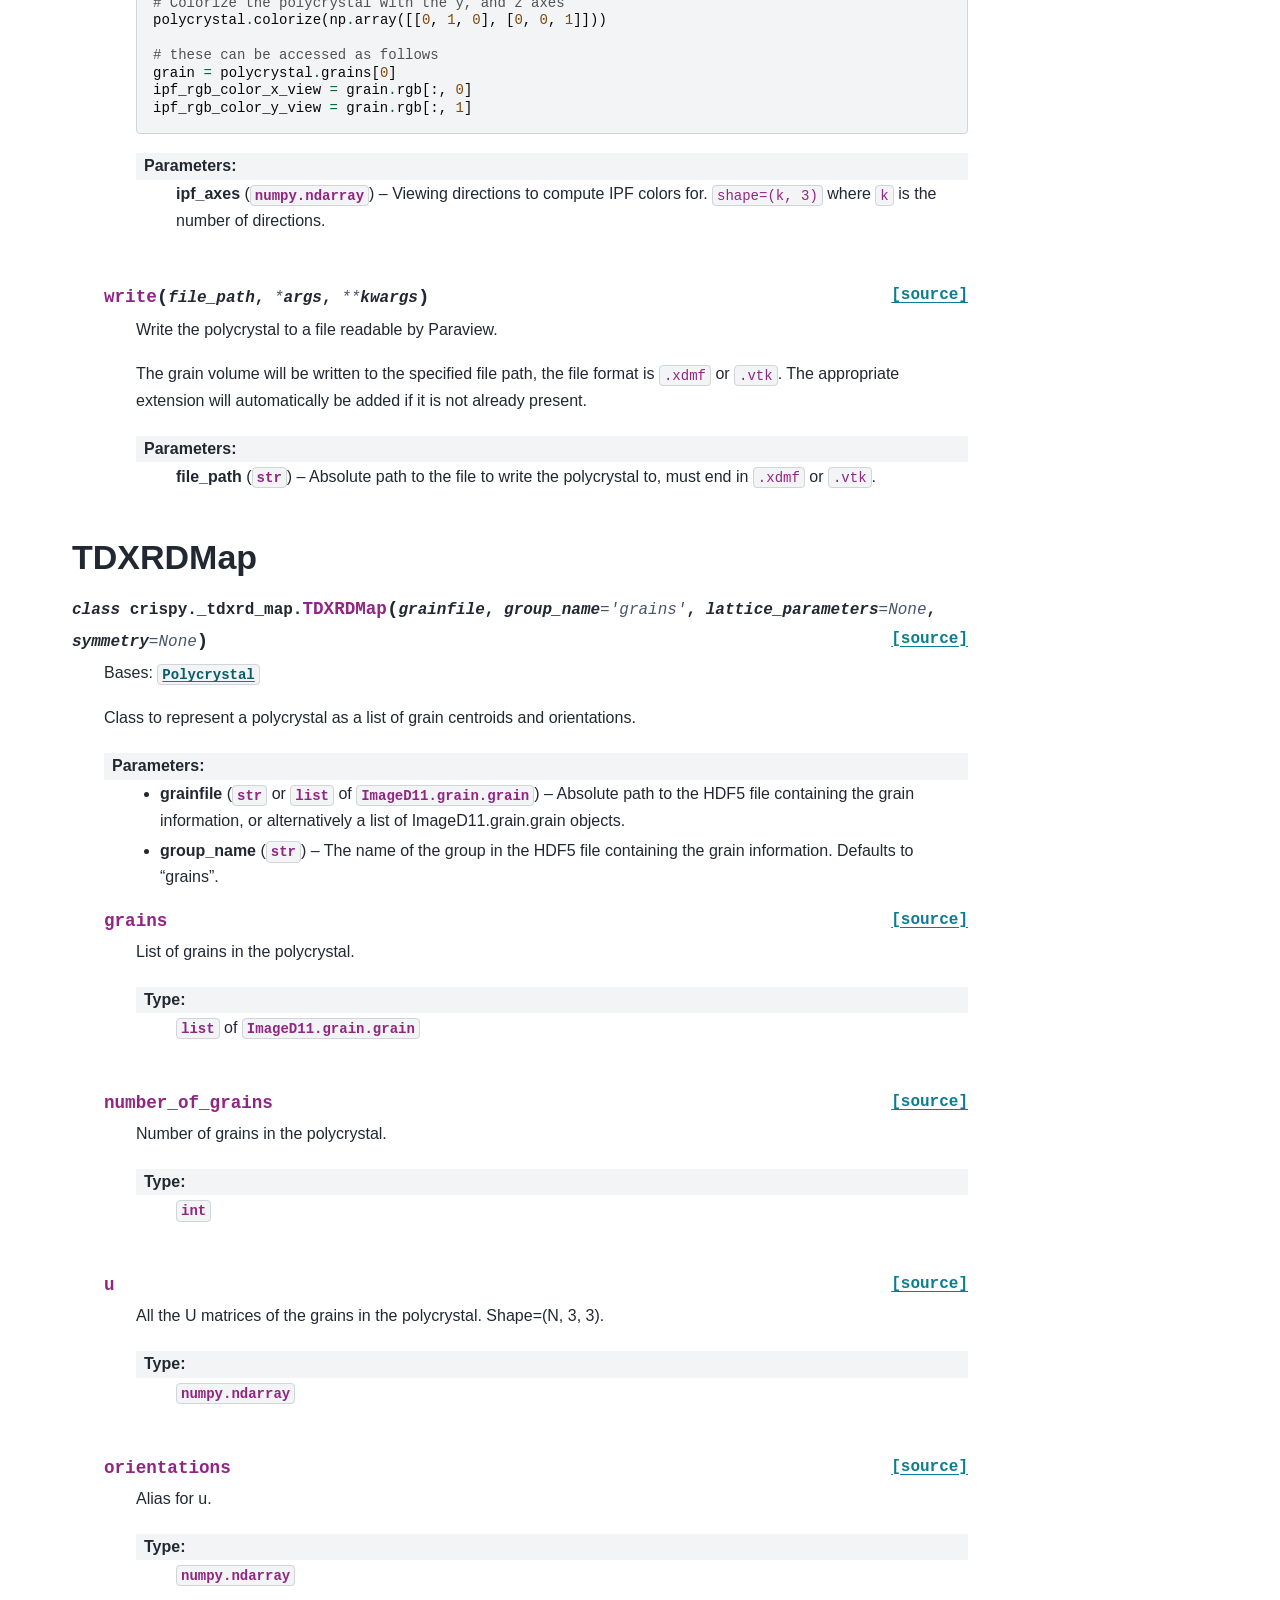
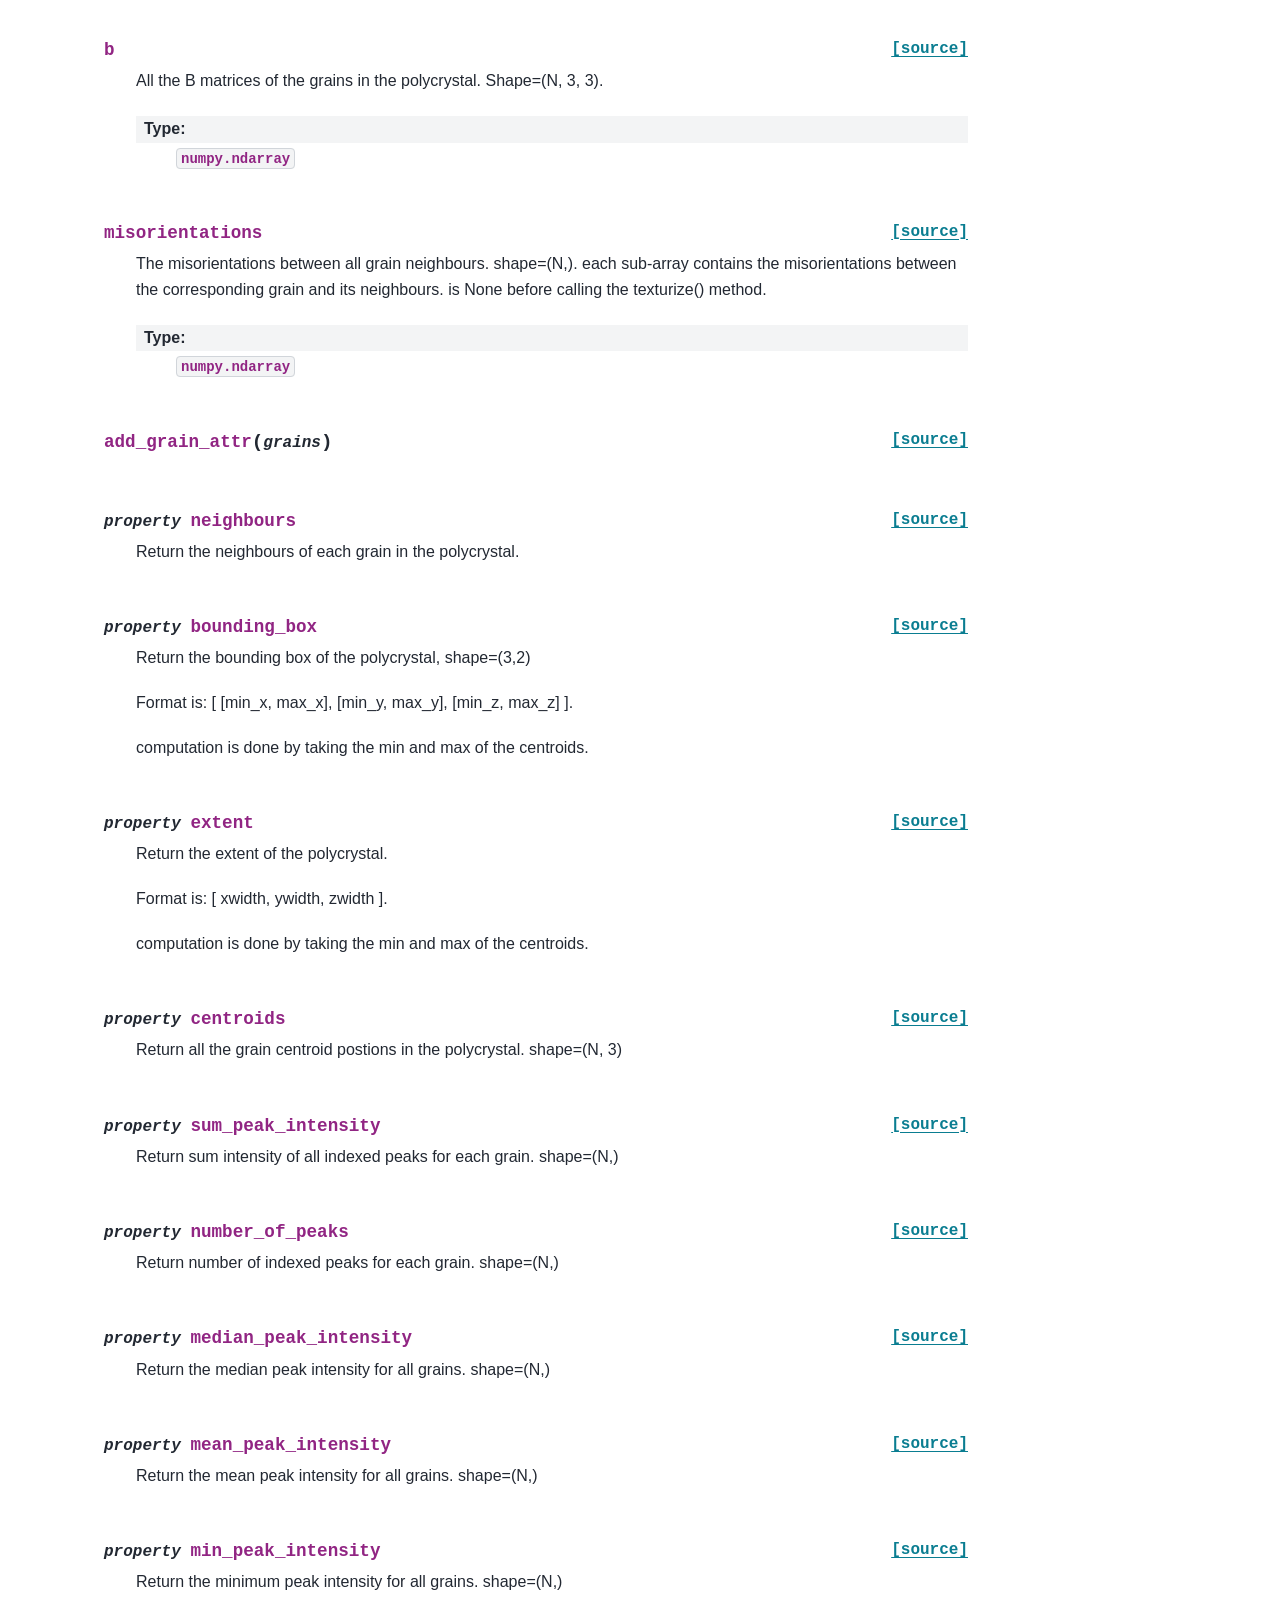
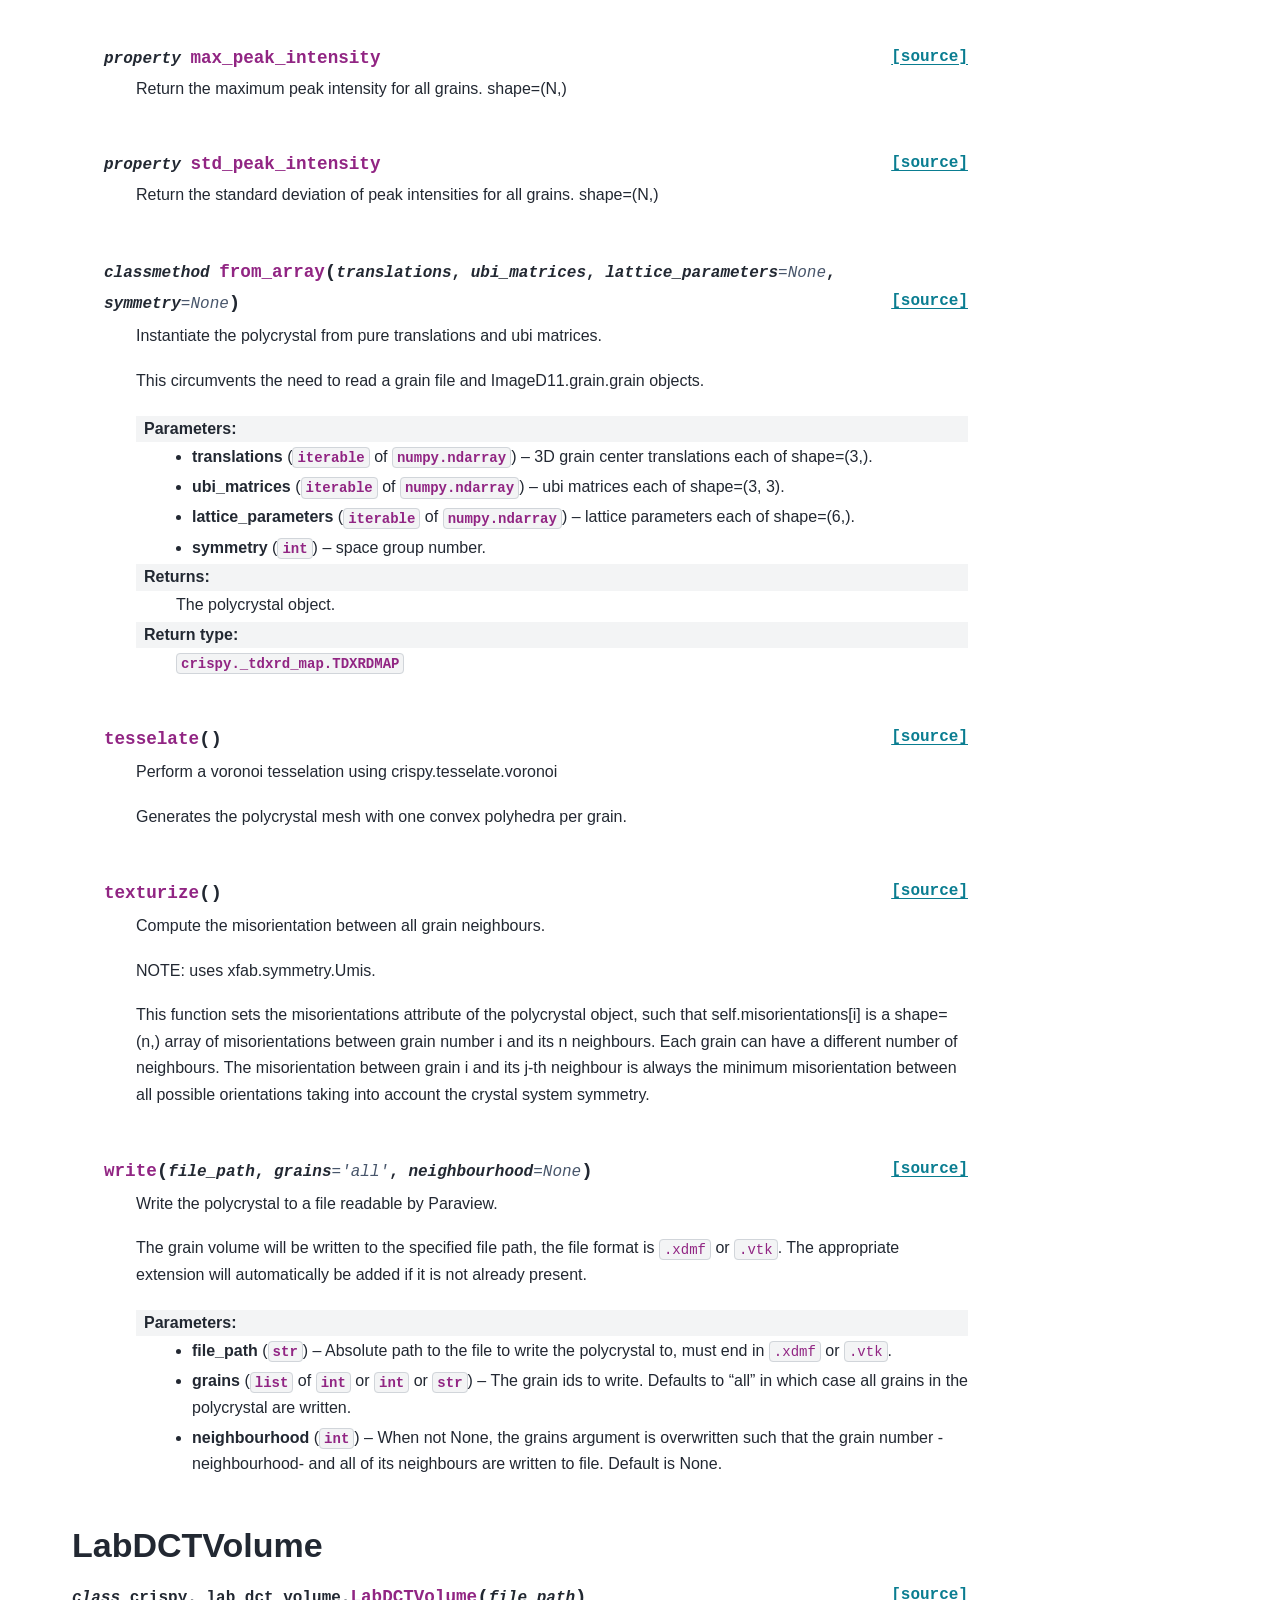
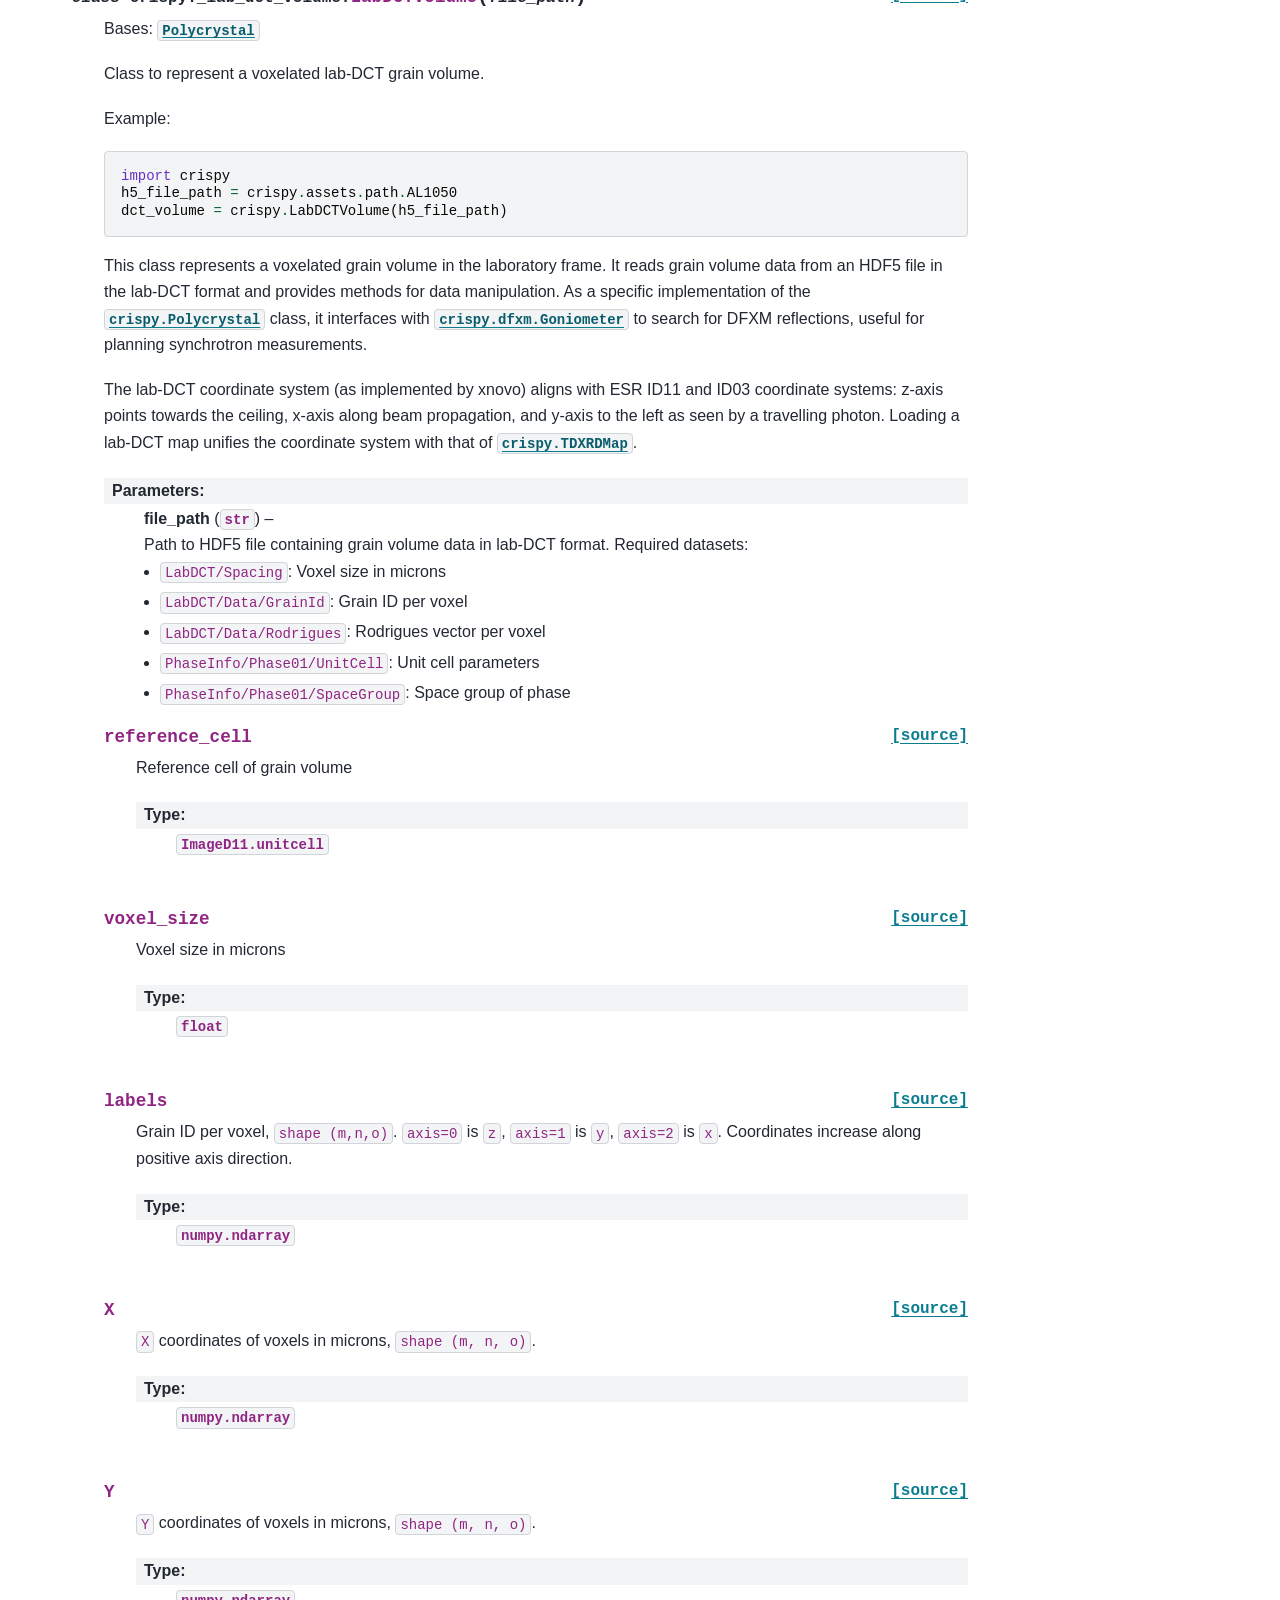
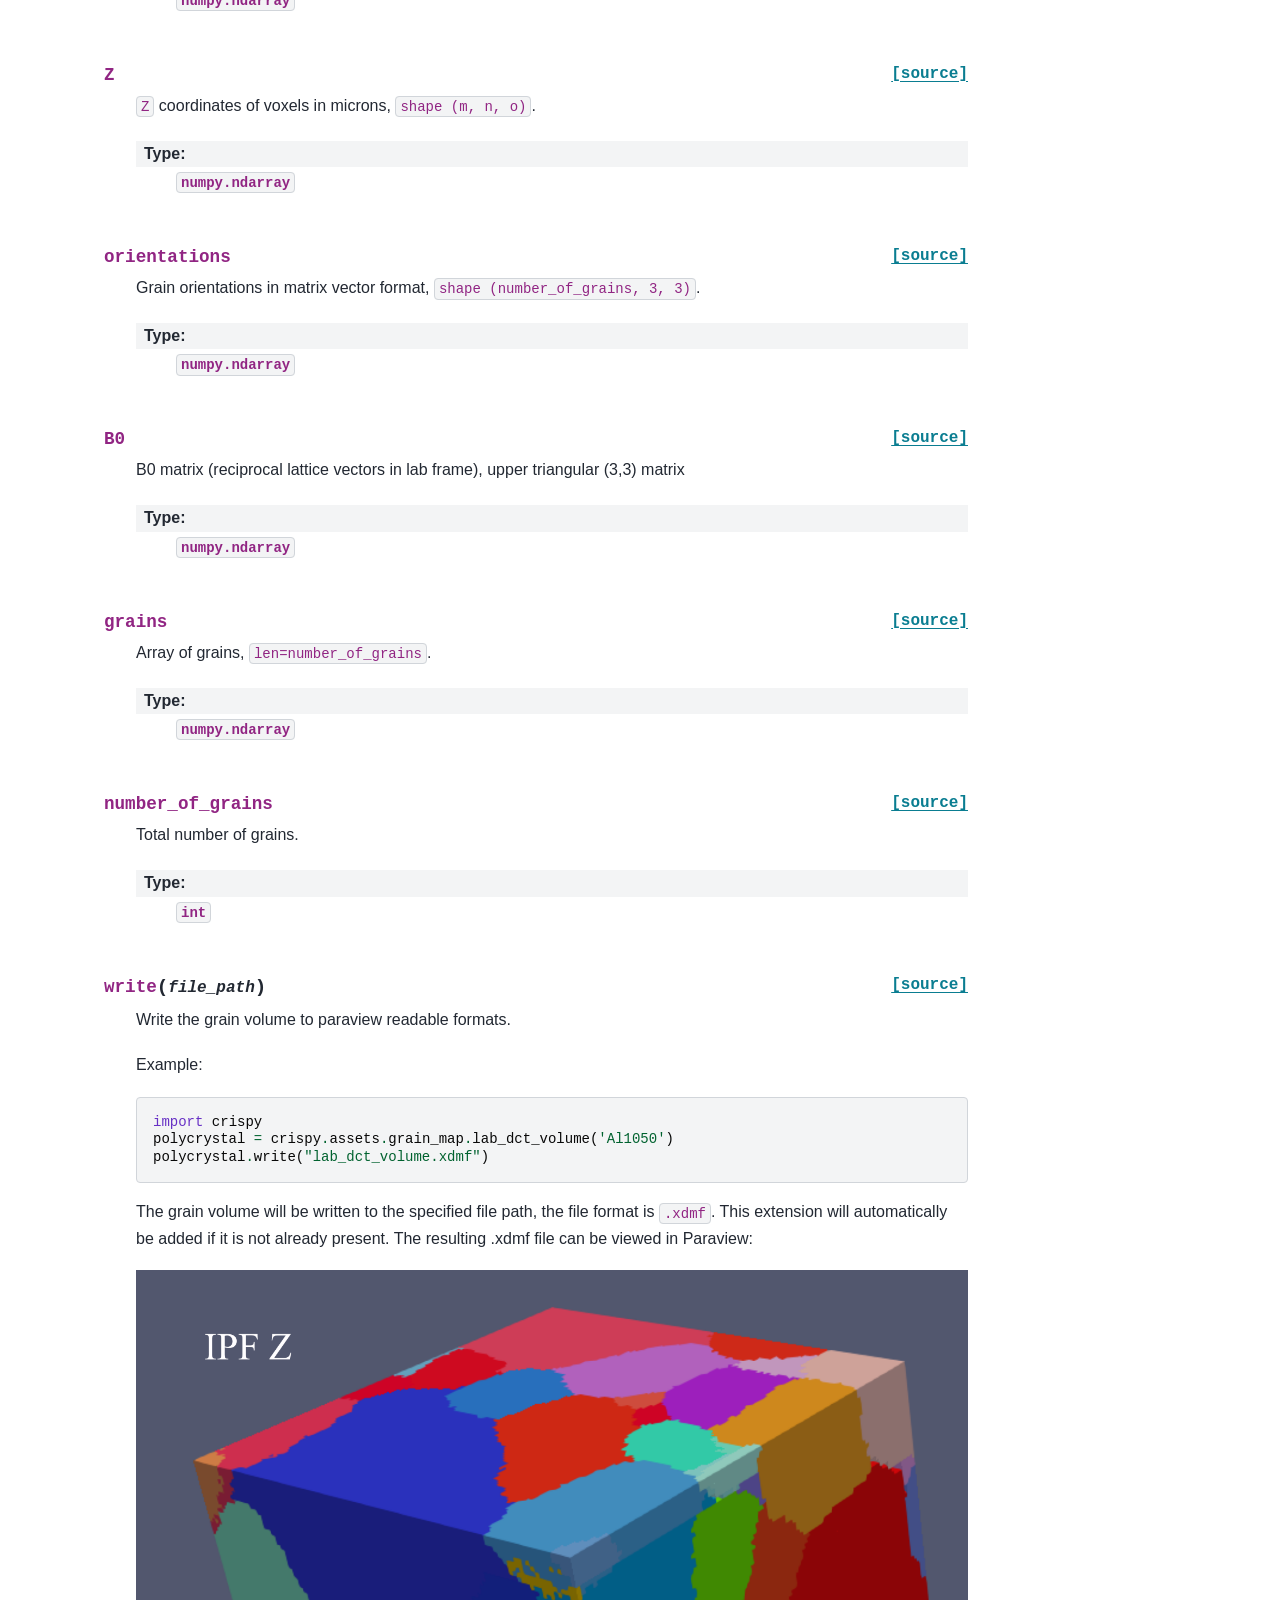
==== commit aa702a48: "Docs for eta updates" ====
--- a/docs/index.html
+++ b/docs/index.html
@@ -863,7 +863,7 @@
 
 <dl class="py method">
 <dt class="sig sig-object py" id="crispy._tdxrd_map.TDXRDMap.from_array">
-<em class="property"><span class="pre">classmethod</span><span class="w"> </span></em><span class="sig-name descname"><span class="pre">from_array</span></span><span class="sig-paren">(</span><em class="sig-param"><span class="n"><span class="pre">translations</span></span></em>, <em class="sig-param"><span class="n"><span class="pre">ubi_matrices</span></span></em><span class="sig-paren">)</span><a class="reference external" href="https://github.com/AxelHenningsson/crispy/tree/main/crispy/_tdxrd_map.py/"><span class="viewcode-link"><span class="pre">[source]</span></span></a><a class="headerlink" href="#crispy._tdxrd_map.TDXRDMap.from_array" title="Link to this definition">#</a></dt>
+<em class="property"><span class="pre">classmethod</span><span class="w"> </span></em><span class="sig-name descname"><span class="pre">from_array</span></span><span class="sig-paren">(</span><em class="sig-param"><span class="n"><span class="pre">translations</span></span></em>, <em class="sig-param"><span class="n"><span class="pre">ubi_matrices</span></span></em>, <em class="sig-param"><span class="n"><span class="pre">lattice_parameters</span></span><span class="o"><span class="pre">=</span></span><span class="default_value"><span class="pre">None</span></span></em>, <em class="sig-param"><span class="n"><span class="pre">symmetry</span></span><span class="o"><span class="pre">=</span></span><span class="default_value"><span class="pre">None</span></span></em><span class="sig-paren">)</span><a class="reference external" href="https://github.com/AxelHenningsson/crispy/tree/main/crispy/_tdxrd_map.py/"><span class="viewcode-link"><span class="pre">[source]</span></span></a><a class="headerlink" href="#crispy._tdxrd_map.TDXRDMap.from_array" title="Link to this definition">#</a></dt>
 <dd><p>Instantiate the polycrystal from pure translations and ubi matrices.</p>
 <p>This circumvents the need to read a grain file and ImageD11.grain.grain objects.</p>
 <dl class="field-list simple">
@@ -871,6 +871,8 @@
 <dd class="field-odd"><ul class="simple">
 <li><p><strong>translations</strong> (<code class="xref py py-obj docutils literal notranslate"><span class="pre">iterable</span></code> of <code class="xref py py-obj docutils literal notranslate"><span class="pre">numpy.ndarray</span></code>) – 3D grain center translations each of shape=(3,).</p></li>
 <li><p><strong>ubi_matrices</strong> (<code class="xref py py-obj docutils literal notranslate"><span class="pre">iterable</span></code> of <code class="xref py py-obj docutils literal notranslate"><span class="pre">numpy.ndarray</span></code>) – ubi matrices each of shape=(3, 3).</p></li>
+<li><p><strong>lattice_parameters</strong> (<code class="xref py py-obj docutils literal notranslate"><span class="pre">iterable</span></code> of <code class="xref py py-obj docutils literal notranslate"><span class="pre">numpy.ndarray</span></code>) – lattice parameters each of shape=(6,).</p></li>
+<li><p><strong>symmetry</strong> (<code class="xref py py-obj docutils literal notranslate"><span class="pre">int</span></code>) – space group number.</p></li>
 </ul>
 </dd>
 <dt class="field-even">Returns<span class="colon">:</span></dt>
@@ -1218,7 +1220,7 @@
 
 <dl class="py method">
 <dt class="sig sig-object py" id="crispy._lab_dct_volume.LabDCTVolume.prune_boundary_grains">
-<span class="sig-name descname"><span class="pre">prune_boundary_grains</span></span><span class="sig-paren">(</span><span class="sig-paren">)</span><a class="reference external" href="https://github.com/AxelHenningsson/crispy/tree/main/crispy/_lab_dct_volume.py/"><span class="viewcode-link"><span class="pre">[source]</span></span></a><a class="headerlink" href="#crispy._lab_dct_volume.LabDCTVolume.prune_boundary_grains" title="Link to this definition">#</a></dt>
+<span class="sig-name descname"><span class="pre">prune_boundary_grains</span></span><span class="sig-paren">(</span><em class="sig-param"><span class="n"><span class="pre">faces_to_prune</span></span><span class="o"><span class="pre">=</span></span><span class="default_value"><span class="pre">'xyz'</span></span></em><span class="sig-paren">)</span><a class="reference external" href="https://github.com/AxelHenningsson/crispy/tree/main/crispy/_lab_dct_volume.py/"><span class="viewcode-link"><span class="pre">[source]</span></span></a><a class="headerlink" href="#crispy._lab_dct_volume.LabDCTVolume.prune_boundary_grains" title="Link to this definition">#</a></dt>
 <dd><p>Prune the boundary grains.</p>
 <p>This will remove all grains that thuch the edge of the volume.</p>
 <p>Example:</p>
@@ -1229,6 +1231,23 @@
 </pre></div>
 </div>
 <img alt="_images/lab_dct_prune_boundary_grains.png" src="_images/lab_dct_prune_boundary_grains.png" />
+<dl class="field-list simple">
+<dt class="field-odd">Parameters<span class="colon">:</span></dt>
+<dd class="field-odd"><ul class="simple">
+<li><p><strong>faces_to_prune</strong> (<code class="xref py py-obj docutils literal notranslate"><span class="pre">str</span></code>) – A string containing the faces to prune.</p></li>
+<li><p><strong>'xyz'</strong> (<em>can be one of</em>)</p></li>
+<li><p><strong>'xy'</strong></p></li>
+<li><p><strong>'xz'</strong></p></li>
+<li><p><strong>'yz'</strong></p></li>
+<li><p><strong>'x'</strong></p></li>
+<li><p><strong>'y'</strong></p></li>
+<li><p><strong>permutations</strong> (<em>'z' or</em>)</p></li>
+<li><p><strong>example</strong> (<em>of these. For</em>)</p></li>
+<li><p><strong>faces</strong> (<em>'xy' will prune the grains on the x and y</em>)</p></li>
+<li><p><strong>faces.</strong> (<em>but not the z</em>)</p></li>
+</ul>
+</dd>
+</dl>
 <p>This will remove all grains that are on the boundary of the voxel volume.</p>
 </dd></dl>
 
@@ -1294,7 +1313,7 @@
 <span id="dfxm"></span><h2>dfxm<a class="headerlink" href="#module-crispy.dfxm" title="Link to this heading">#</a></h2>
 <dl class="py class">
 <dt class="sig sig-object py" id="crispy.dfxm.Goniometer">
-<em class="property"><span class="pre">class</span><span class="w"> </span></em><span class="sig-prename descclassname"><span class="pre">crispy.dfxm.</span></span><span class="sig-name descname"><span class="pre">Goniometer</span></span><span class="sig-paren">(</span><em class="sig-param"><span class="n"><span class="pre">polycrystal</span></span></em>, <em class="sig-param"><span class="n"><span class="pre">energy</span></span></em>, <em class="sig-param"><span class="n"><span class="pre">detector_distance</span></span></em>, <em class="sig-param"><span class="n"><span class="pre">motor_bounds</span></span></em><span class="sig-paren">)</span><a class="reference external" href="https://github.com/AxelHenningsson/crispy/tree/main/crispy/dfxm.py/"><span class="viewcode-link"><span class="pre">[source]</span></span></a><a class="headerlink" href="#crispy.dfxm.Goniometer" title="Link to this definition">#</a></dt>
+<em class="property"><span class="pre">class</span><span class="w"> </span></em><span class="sig-prename descclassname"><span class="pre">crispy.dfxm.</span></span><span class="sig-name descname"><span class="pre">Goniometer</span></span><span class="sig-paren">(</span><em class="sig-param"><span class="n"><span class="pre">polycrystal</span></span></em>, <em class="sig-param"><span class="n"><span class="pre">energy</span></span></em>, <em class="sig-param"><span class="n"><span class="pre">detector_distance</span></span></em>, <em class="sig-param"><span class="n"><span class="pre">motor_bounds</span></span></em>, <em class="sig-param"><span class="n"><span class="pre">eta</span></span><span class="o"><span class="pre">=</span></span><span class="default_value"><span class="pre">0</span></span></em><span class="sig-paren">)</span><a class="reference external" href="https://github.com/AxelHenningsson/crispy/tree/main/crispy/dfxm.py/"><span class="viewcode-link"><span class="pre">[source]</span></span></a><a class="headerlink" href="#crispy.dfxm.Goniometer" title="Link to this definition">#</a></dt>
 <dd><p>Bases: <code class="xref py py-class docutils literal notranslate"><span class="pre">object</span></code></p>
 <p>A class representing a Dark-Field X-ray Microscopy (DFXM) experimental setup.</p>
 <p>This class calculates the required microscope angular settings to bring a set of
@@ -1342,6 +1361,17 @@
 <dl class="field-list simple">
 <dt class="field-odd">Type<span class="colon">:</span></dt>
 <dd class="field-odd"><p><code class="xref py py-obj docutils literal notranslate"><span class="pre">dict</span></code></p>
+</dd>
+</dl>
+</dd></dl>
+
+<dl class="py attribute">
+<dt class="sig sig-object py" id="crispy.dfxm.Goniometer.eta">
+<span class="sig-name descname"><span class="pre">eta</span></span><a class="reference external" href="https://github.com/AxelHenningsson/crispy/tree/main/crispy/dfxm.py/"><span class="viewcode-link"><span class="pre">[source]</span></span></a><a class="headerlink" href="#crispy.dfxm.Goniometer.eta" title="Link to this definition">#</a></dt>
+<dd><p>Azimuth scattering angle in degrees. Default is 0 degrees.</p>
+<dl class="field-list simple">
+<dt class="field-odd">Type<span class="colon">:</span></dt>
+<dd class="field-odd"><p><code class="xref py py-obj docutils literal notranslate"><span class="pre">float</span></code></p>
 </dd>
 </dl>
 </dd></dl>
@@ -1609,27 +1639,37 @@
 <em class="property"><span class="pre">class</span><span class="w"> </span></em><span class="sig-prename descclassname"><span class="pre">crispy.assets.</span></span><span class="sig-name descname"><span class="pre">path</span></span><a class="reference external" href="https://github.com/AxelHenningsson/crispy/tree/main/crispy/assets.py/"><span class="viewcode-link"><span class="pre">[source]</span></span></a><a class="headerlink" href="#crispy.assets.path" title="Link to this definition">#</a></dt>
 <dd><p>Bases: <code class="xref py py-class docutils literal notranslate"><span class="pre">object</span></code></p>
 <p>Absolute paths to various assets.</p>
-<dl class="simple">
-<dt>Currently availabel example datasets are:</dt><dd><ul class="simple">
-<li><p>…/crispy/assets/FeAu_0p5_tR_ff1_grains.h5</p></li>
-<li><p>…/crispy/assets/lab_dct_silicon.h5</p></li>
-<li><p>…/crispy/assets/lab_dct_Al1050.h5</p></li>
-</ul>
-</dd>
-</dl>
 <dl class="py attribute">
 <dt class="sig sig-object py" id="crispy.assets.path.FEAU">
-<span class="sig-name descname"><span class="pre">FEAU</span></span><em class="property"><span class="w"> </span><span class="p"><span class="pre">=</span></span><span class="w"> </span><span class="pre">'/home/naxhe/workspace/crispy/assets/FeAu_0p5_tR_ff1_grains.h5'</span></em><a class="reference external" href="https://github.com/AxelHenningsson/crispy/tree/main/crispy/assets.py/"><span class="viewcode-link"><span class="pre">[source]</span></span></a><a class="headerlink" href="#crispy.assets.path.FEAU" title="Link to this definition">#</a></dt>
+<span class="sig-name descname"><span class="pre">FEAU</span></span><a class="reference external" href="https://github.com/AxelHenningsson/crispy/tree/main/crispy/assets.py/"><span class="viewcode-link"><span class="pre">[source]</span></span></a><a class="headerlink" href="#crispy.assets.path.FEAU" title="Link to this definition">#</a></dt>
+<dd><p>Path to the 3DXRD grain map of a FeAu sample. :no-index:</p>
+</dd></dl>
+
+<dl class="py attribute">
+<dt class="sig sig-object py" id="crispy.assets.path.SILICON">
+<span class="sig-name descname"><span class="pre">SILICON</span></span><a class="reference external" href="https://github.com/AxelHenningsson/crispy/tree/main/crispy/assets.py/"><span class="viewcode-link"><span class="pre">[source]</span></span></a><a class="headerlink" href="#crispy.assets.path.SILICON" title="Link to this definition">#</a></dt>
+<dd><p>Path to the lab-DCT grain volume of three silicon single crystals shards. :no-index:</p>
+</dd></dl>
+
+<dl class="py attribute">
+<dt class="sig sig-object py" id="crispy.assets.path.AL1050">
+<span class="sig-name descname"><span class="pre">AL1050</span></span><a class="reference external" href="https://github.com/AxelHenningsson/crispy/tree/main/crispy/assets.py/"><span class="viewcode-link"><span class="pre">[source]</span></span></a><a class="headerlink" href="#crispy.assets.path.AL1050" title="Link to this definition">#</a></dt>
+<dd><p>Path to the lab-DCT grain volume of a small polycrystalline Al1050 sample. :no-index:</p>
+</dd></dl>
+
+<dl class="py attribute">
+<dt class="sig sig-object py" id="id0">
+<span class="sig-name descname"><span class="pre">FEAU</span></span><em class="property"><span class="w"> </span><span class="p"><span class="pre">=</span></span><span class="w"> </span><span class="pre">'/home/naxhe/workspace/crispy/assets/FeAu_0p5_tR_ff1_grains.h5'</span></em><a class="reference external" href="https://github.com/AxelHenningsson/crispy/tree/main/crispy/assets.py/"><span class="viewcode-link"><span class="pre">[source]</span></span></a><a class="headerlink" href="#id0" title="Link to this definition">#</a></dt>
 <dd></dd></dl>
 
 <dl class="py attribute">
-<dt class="sig sig-object py" id="crispy.assets.path.SILICON">
-<span class="sig-name descname"><span class="pre">SILICON</span></span><em class="property"><span class="w"> </span><span class="p"><span class="pre">=</span></span><span class="w"> </span><span class="pre">'/home/naxhe/workspace/crispy/assets/lab_dct_silicon.h5'</span></em><a class="reference external" href="https://github.com/AxelHenningsson/crispy/tree/main/crispy/assets.py/"><span class="viewcode-link"><span class="pre">[source]</span></span></a><a class="headerlink" href="#crispy.assets.path.SILICON" title="Link to this definition">#</a></dt>
+<dt class="sig sig-object py" id="id1">
+<span class="sig-name descname"><span class="pre">SILICON</span></span><em class="property"><span class="w"> </span><span class="p"><span class="pre">=</span></span><span class="w"> </span><span class="pre">'/home/naxhe/workspace/crispy/assets/lab_dct_silicon.h5'</span></em><a class="reference external" href="https://github.com/AxelHenningsson/crispy/tree/main/crispy/assets.py/"><span class="viewcode-link"><span class="pre">[source]</span></span></a><a class="headerlink" href="#id1" title="Link to this definition">#</a></dt>
 <dd></dd></dl>
 
 <dl class="py attribute">
-<dt class="sig sig-object py" id="crispy.assets.path.AL1050">
-<span class="sig-name descname"><span class="pre">AL1050</span></span><em class="property"><span class="w"> </span><span class="p"><span class="pre">=</span></span><span class="w"> </span><span class="pre">'/home/naxhe/workspace/crispy/assets/lab_dct_Al1050.h5'</span></em><a class="reference external" href="https://github.com/AxelHenningsson/crispy/tree/main/crispy/assets.py/"><span class="viewcode-link"><span class="pre">[source]</span></span></a><a class="headerlink" href="#crispy.assets.path.AL1050" title="Link to this definition">#</a></dt>
+<dt class="sig sig-object py" id="id2">
+<span class="sig-name descname"><span class="pre">AL1050</span></span><em class="property"><span class="w"> </span><span class="p"><span class="pre">=</span></span><span class="w"> </span><span class="pre">'/home/naxhe/workspace/crispy/assets/lab_dct_Al1050.h5'</span></em><a class="reference external" href="https://github.com/AxelHenningsson/crispy/tree/main/crispy/assets.py/"><span class="viewcode-link"><span class="pre">[source]</span></span></a><a class="headerlink" href="#id2" title="Link to this definition">#</a></dt>
 <dd></dd></dl>
 
 </dd></dl>
@@ -1799,6 +1839,7 @@
 <li class="toc-h4 nav-item toc-entry"><a class="reference internal nav-link" href="#crispy.dfxm.Goniometer.energy"><code class="docutils literal notranslate"><span class="pre">Goniometer.energy</span></code></a></li>
 <li class="toc-h4 nav-item toc-entry"><a class="reference internal nav-link" href="#crispy.dfxm.Goniometer.detector_distance"><code class="docutils literal notranslate"><span class="pre">Goniometer.detector_distance</span></code></a></li>
 <li class="toc-h4 nav-item toc-entry"><a class="reference internal nav-link" href="#crispy.dfxm.Goniometer.motor_bounds"><code class="docutils literal notranslate"><span class="pre">Goniometer.motor_bounds</span></code></a></li>
+<li class="toc-h4 nav-item toc-entry"><a class="reference internal nav-link" href="#crispy.dfxm.Goniometer.eta"><code class="docutils literal notranslate"><span class="pre">Goniometer.eta</span></code></a></li>
 <li class="toc-h4 nav-item toc-entry"><a class="reference internal nav-link" href="#crispy.dfxm.Goniometer.find_reflections"><code class="docutils literal notranslate"><span class="pre">Goniometer.find_reflections()</span></code></a></li>
 <li class="toc-h4 nav-item toc-entry"><a class="reference internal nav-link" href="#crispy.dfxm.Goniometer.table_of_reflections"><code class="docutils literal notranslate"><span class="pre">Goniometer.table_of_reflections()</span></code></a></li>
 <li class="toc-h4 nav-item toc-entry"><a class="reference internal nav-link" href="#crispy.dfxm.Goniometer.find_symmetry_axis"><code class="docutils literal notranslate"><span class="pre">Goniometer.find_symmetry_axis()</span></code></a></li>
@@ -1815,6 +1856,9 @@
 <li class="toc-h4 nav-item toc-entry"><a class="reference internal nav-link" href="#crispy.assets.path.FEAU"><code class="docutils literal notranslate"><span class="pre">path.FEAU</span></code></a></li>
 <li class="toc-h4 nav-item toc-entry"><a class="reference internal nav-link" href="#crispy.assets.path.SILICON"><code class="docutils literal notranslate"><span class="pre">path.SILICON</span></code></a></li>
 <li class="toc-h4 nav-item toc-entry"><a class="reference internal nav-link" href="#crispy.assets.path.AL1050"><code class="docutils literal notranslate"><span class="pre">path.AL1050</span></code></a></li>
+<li class="toc-h4 nav-item toc-entry"><a class="reference internal nav-link" href="#id0"><code class="docutils literal notranslate"><span class="pre">path.FEAU</span></code></a></li>
+<li class="toc-h4 nav-item toc-entry"><a class="reference internal nav-link" href="#id1"><code class="docutils literal notranslate"><span class="pre">path.SILICON</span></code></a></li>
+<li class="toc-h4 nav-item toc-entry"><a class="reference internal nav-link" href="#id2"><code class="docutils literal notranslate"><span class="pre">path.AL1050</span></code></a></li>
 </ul>
 </li>
 <li class="toc-h3 nav-item toc-entry"><a class="reference internal nav-link" href="#crispy.assets.grain_map"><code class="docutils literal notranslate"><span class="pre">grain_map</span></code></a><ul class="nav section-nav flex-column">
